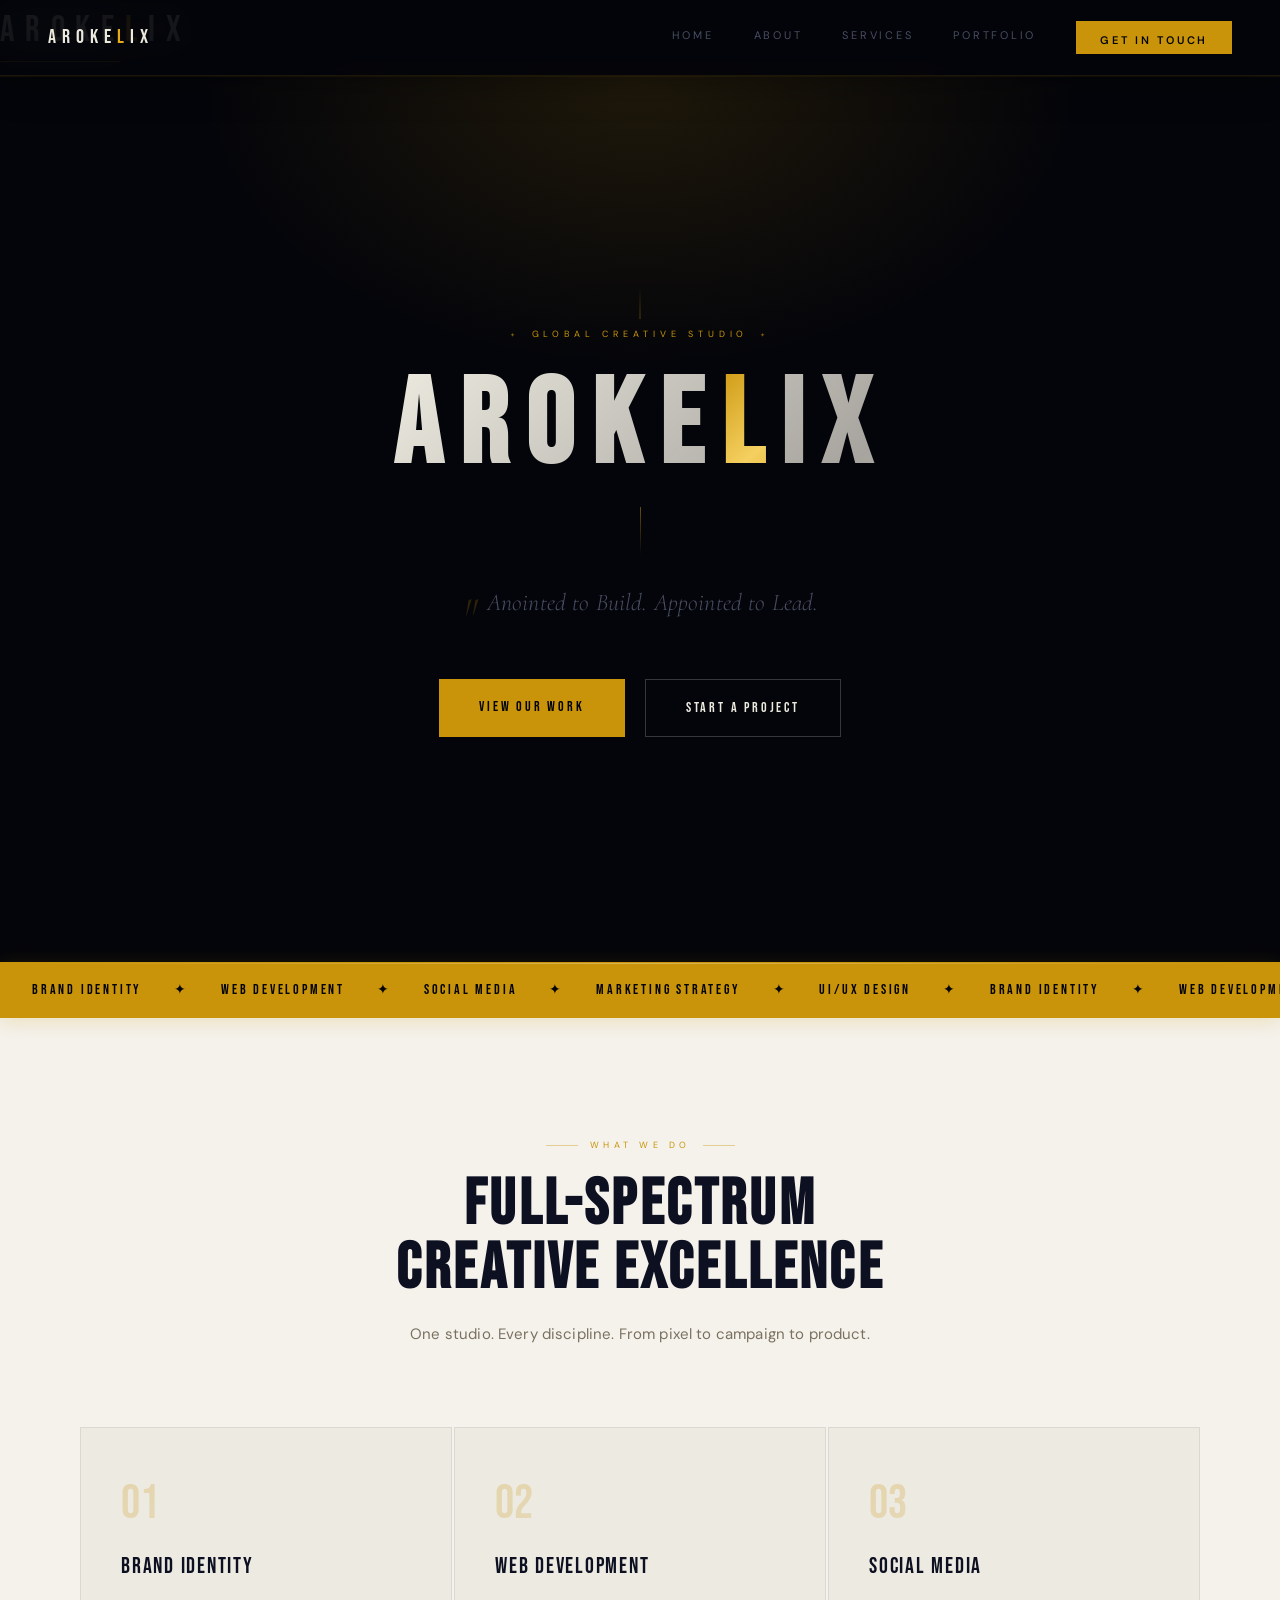
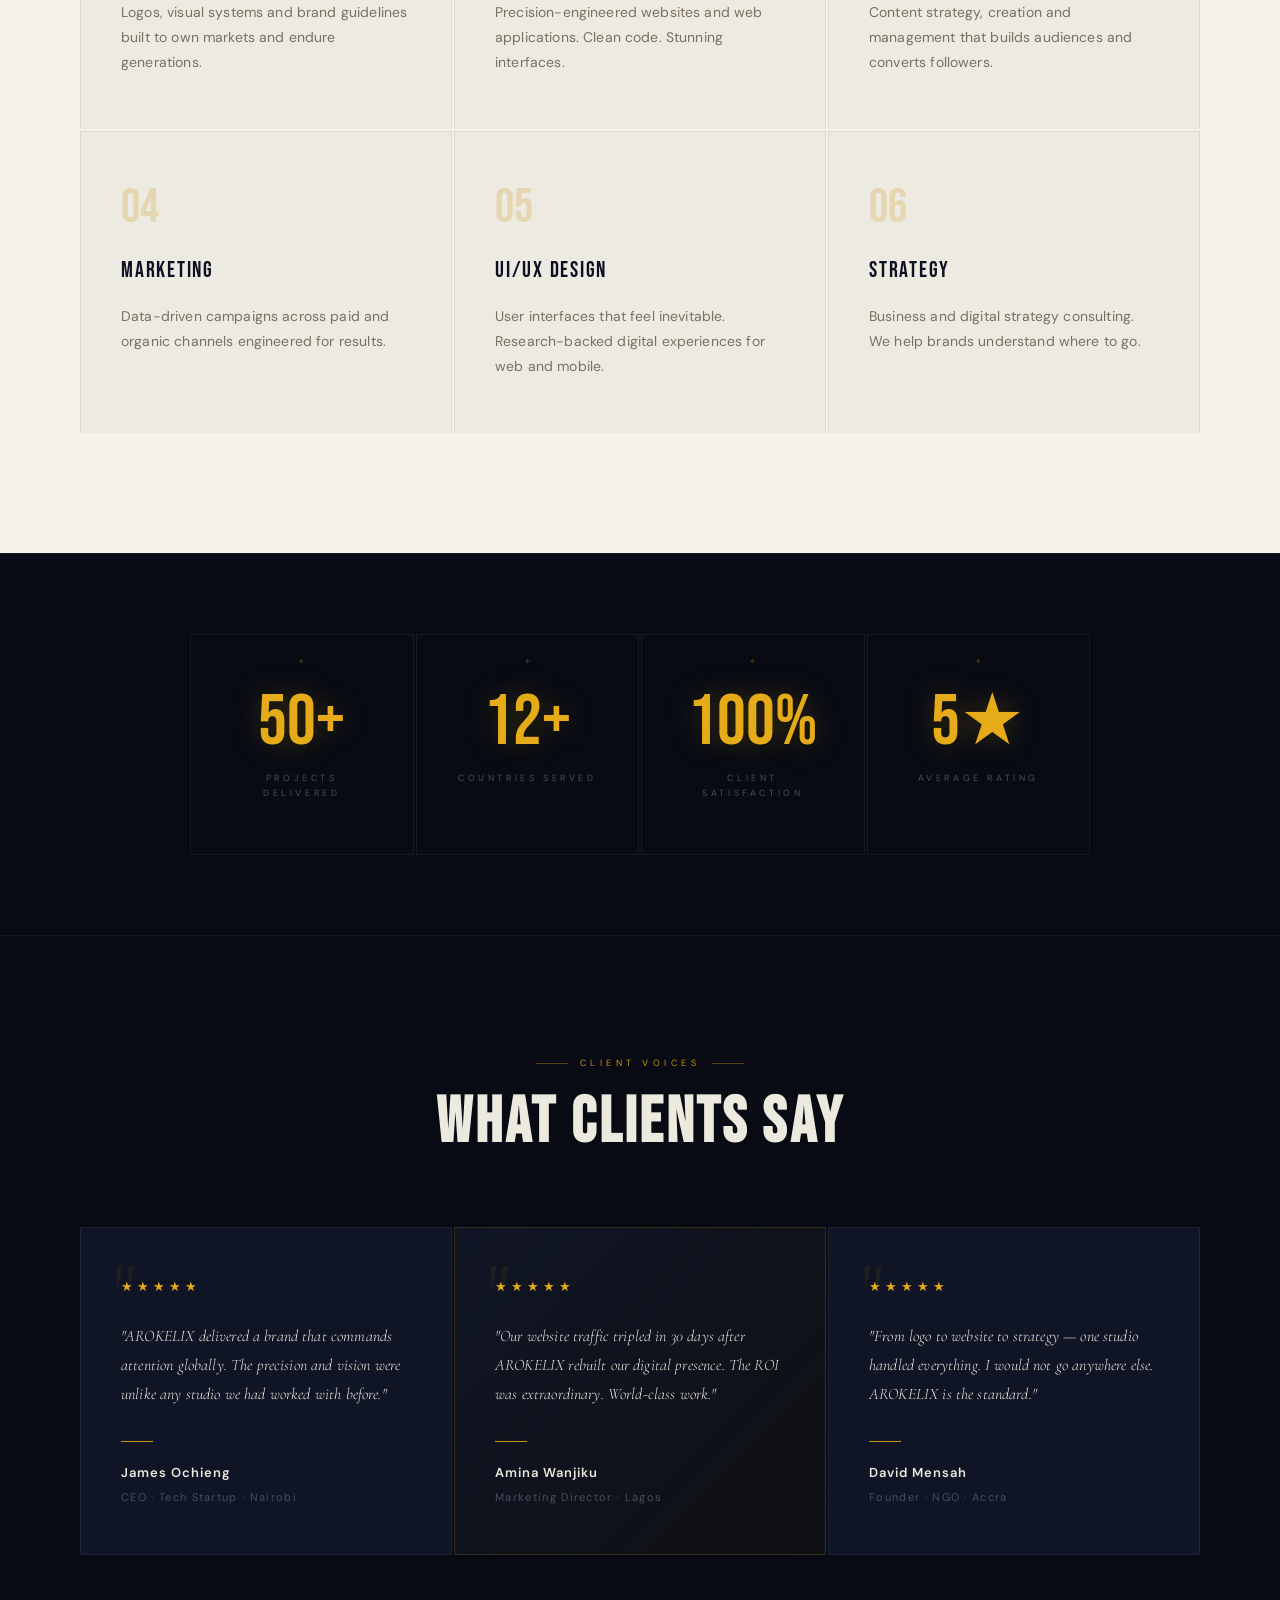
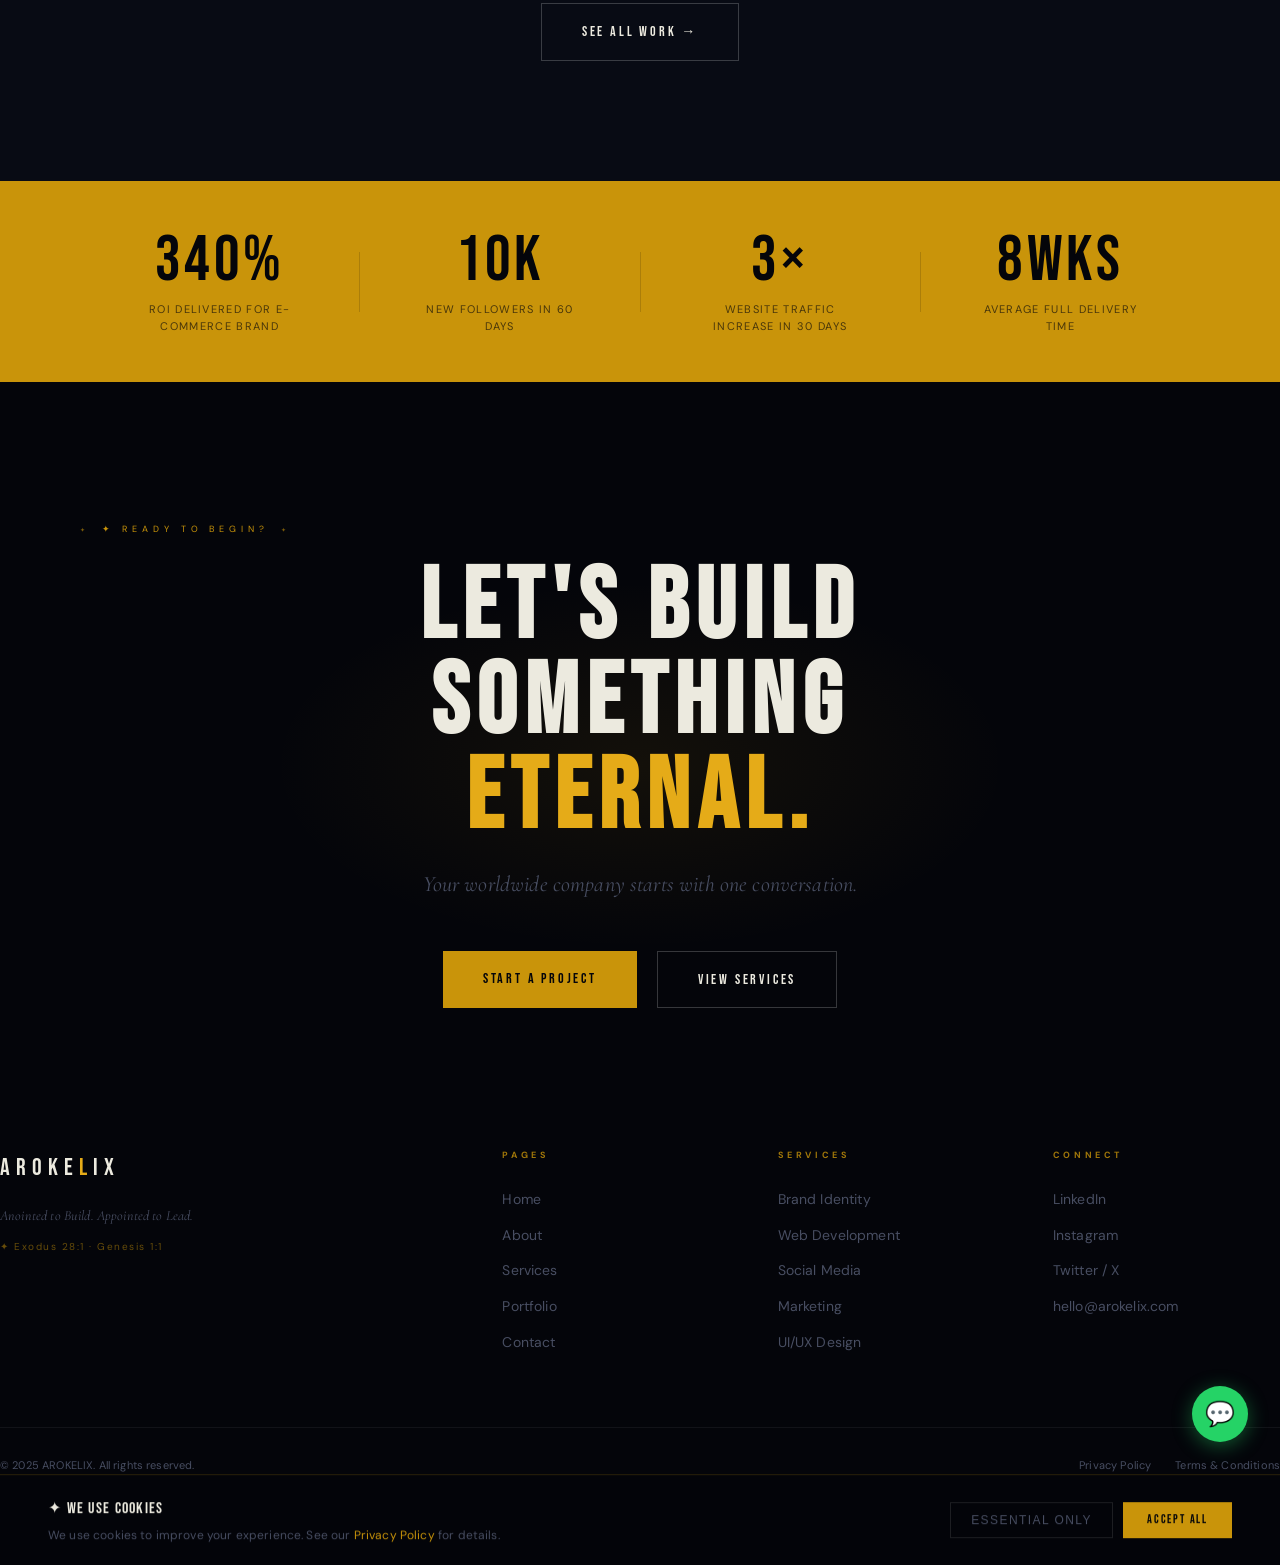
==== index.html @ 55a1f00f "premium touches" ====
<!DOCTYPE html>
<html lang="en">
<head>
    <meta charset="UTF-8">
    <meta name="viewport" content="width=device-width, initial-scale=1.0">
    <title>AROKELIX — Global Creative Studio</title>
    <meta name="description" content="AROKELIX is a worldwide creative studio offering brand identity, web development, social media, and marketing. Built from Africa. Built for the world.">
    <meta name="author" content="Aron Muiyionko">
    <meta property="og:title" content="AROKELIX — Global Creative Studio">
    <meta property="og:description" content="Anointed to Build. Appointed to Lead.">
    <meta property="og:url" content="https://arokelix.com">
    <meta property="og:type" content="website">
    <link href="https://fonts.googleapis.com/css2?family=Bebas+Neue&family=Cormorant+Garamond:ital,wght@0,300;1,300&family=DM+Sans:wght@300;400;500;600&display=swap" rel="stylesheet">
    <link rel="stylesheet" href="css/style.css">
</head>
<body>

    <!-- PRELOADER -->
    <div class="preloader" id="preloader" style="display:none;"></div>
        <div class="preloader-logo">AROKE<span>L</span>IX</div>
        <div class="preloader-bar"></div>
    </div>

    <!-- COOKIE BANNER -->
    <div class="cookie-banner" id="cookieBanner">
        <div class="cookie-text">
            <div class="cookie-title">✦ We Use Cookies</div>
            <div class="cookie-desc">We use cookies to improve your experience. See our <a href="privacy.html">Privacy Policy</a> for details.</div>
        </div>
        <div class="cookie-btns">
            <button class="cookie-decline" onclick="declineCookies()">Essential Only</button>
            <button class="cookie-accept" onclick="acceptCookies()">Accept All</button>
        </div>
    </div>

    <!-- BACK TO TOP -->
    <button class="back-to-top" id="backToTop">↑</button>

    <!-- MOBILE MENU -->
    <div class="mobile-menu" id="mobileMenu">
        <a href="index.html">Home</a>
        <a href="about.html">About</a>
        <a href="services.html">Services</a>
        <a href="portfolio.html">Portfolio</a>
        <a href="contact.html">Contact</a>
    </div>

    <!-- NAVIGATION -->
    <nav id="nav">
        <a href="index.html" class="nav-logo">
            AROKE<span class="gold">L</span>IX
        </a>
        <div class="nav-links">
            <a href="index.html">Home</a>
            <a href="about.html">About</a>
            <a href="services.html">Services</a>
            <a href="portfolio.html">Portfolio</a>
            <a href="contact.html" class="nav-cta">Get In Touch</a>
        </div>
        <div class="hamburger" id="hamburger">
            <span></span>
            <span></span>
            <span></span>
        </div>
    </nav>

    <!-- HERO -->
    <section class="hero">
        <div class="hero-content">
            <p class="hero-eyebrow">Global Creative Studio</p>
            <h1 class="hero-title">
                AROKE<span class="gold">L</span>IX
            </h1>
            <div class="hero-sacred"></div>
            <p class="hero-tagline">
                Anointed to Build. Appointed to Lead.
            </p>
            <div class="hero-buttons">
                <a href="portfolio.html" class="btn-primary">View Our Work</a>
                <a href="contact.html" class="btn-secondary">Start a Project</a>
            </div>
        </div>
    </section>

    <!-- MARQUEE -->
    <div class="marquee-strip">
        <div class="marquee-inner">
            <span>Brand Identity</span>
            <span>✦</span>
            <span>Web Development</span>
            <span>✦</span>
            <span>Social Media</span>
            <span>✦</span>
            <span>Marketing Strategy</span>
            <span>✦</span>
            <span>UI/UX Design</span>
            <span>✦</span>
            <span>Brand Identity</span>
            <span>✦</span>
            <span>Web Development</span>
            <span>✦</span>
            <span>Social Media</span>
            <span>✦</span>
            <span>Marketing Strategy</span>
            <span>✦</span>
            <span>UI/UX Design</span>
            <span>✦</span>
        </div>
    </div>

    <!-- SERVICES -->
    <section class="services">
        <div class="services-header">
            <p class="section-eyebrow">What We Do</p>
            <h2 class="section-title">Full-Spectrum<br>Creative Excellence</h2>
            <p class="section-desc">One studio. Every discipline. From pixel to campaign to product.</p>
        </div>
        <div class="services-grid">
            <div class="service-card">
                <div class="service-num">01</div>
                <div class="service-name">Brand Identity</div>
                <p class="service-desc">Logos, visual systems and brand guidelines built to own markets and endure generations.</p>
            </div>
            <div class="service-card">
                <div class="service-num">02</div>
                <div class="service-name">Web Development</div>
                <p class="service-desc">Precision-engineered websites and web applications. Clean code. Stunning interfaces.</p>
            </div>
            <div class="service-card">
                <div class="service-num">03</div>
                <div class="service-name">Social Media</div>
                <p class="service-desc">Content strategy, creation and management that builds audiences and converts followers.</p>
            </div>
            <div class="service-card">
                <div class="service-num">04</div>
                <div class="service-name">Marketing</div>
                <p class="service-desc">Data-driven campaigns across paid and organic channels engineered for results.</p>
            </div>
            <div class="service-card">
                <div class="service-num">05</div>
                <div class="service-name">UI/UX Design</div>
                <p class="service-desc">User interfaces that feel inevitable. Research-backed digital experiences for web and mobile.</p>
            </div>
            <div class="service-card">
                <div class="service-num">06</div>
                <div class="service-name">Strategy</div>
                <p class="service-desc">Business and digital strategy consulting. We help brands understand where to go.</p>
            </div>
        </div>
    </section>

    <!-- STATS -->
    <section class="stats">
        <div class="stats-grid">
            <div class="stat-block">
                <div class="stat-num">50+</div>
                <div class="stat-label">Projects Delivered</div>
            </div>
            <div class="stat-block">
                <div class="stat-num">12+</div>
                <div class="stat-label">Countries Served</div>
            </div>
            <div class="stat-block">
                <div class="stat-num">100%</div>
                <div class="stat-label">Client Satisfaction</div>
            </div>
            <div class="stat-block">
                <div class="stat-num">5★</div>
                <div class="stat-label">Average Rating</div>
            </div>
        </div>
    </section>

   <!-- TESTIMONIALS -->
    <section class="home-testi">
        <div class="home-testi-header">
            <p class="section-eyebrow">Client Voices</p>
            <h2 class="section-title" style="color:var(--ivory);">What Clients Say</h2>
        </div>
        <div class="home-testi-grid">
            <div class="home-testi-card">
                <div class="htc-stars">★★★★★</div>
                <p class="htc-quote">"AROKELIX delivered a brand that commands attention globally. The precision and vision were unlike any studio we had worked with before."</p>
                <div class="htc-divider"></div>
                <div class="htc-author">James Ochieng</div>
                <div class="htc-role">CEO · Tech Startup · Nairobi</div>
            </div>
            <div class="home-testi-card htc-featured">
                <div class="htc-stars">★★★★★</div>
                <p class="htc-quote">"Our website traffic tripled in 30 days after AROKELIX rebuilt our digital presence. The ROI was extraordinary. World-class work."</p>
                <div class="htc-divider"></div>
                <div class="htc-author">Amina Wanjiku</div>
                <div class="htc-role">Marketing Director · Lagos</div>
            </div>
            <div class="home-testi-card">
                <div class="htc-stars">★★★★★</div>
                <p class="htc-quote">"From logo to website to strategy — one studio handled everything. I would not go anywhere else. AROKELIX is the standard."</p>
                <div class="htc-divider"></div>
                <div class="htc-author">David Mensah</div>
                <div class="htc-role">Founder · NGO · Accra</div>
            </div>
        </div>
        <div style="text-align:center;margin-top:48px;">
            <a href="portfolio.html" class="btn-secondary">See All Work →</a>
        </div>
    </section>

    <!-- CASE STUDY STRIP -->
    <section class="case-strip">
        <div class="case-strip-inner">
            <div class="case-item">
                <div class="case-num">340%</div>
                <div class="case-label">ROI delivered for e-commerce brand</div>
            </div>
            <div class="case-divider"></div>
            <div class="case-item">
                <div class="case-num">10K</div>
                <div class="case-label">New followers in 60 days</div>
            </div>
            <div class="case-divider"></div>
            <div class="case-item">
                <div class="case-num">3×</div>
                <div class="case-label">Website traffic increase in 30 days</div>
            </div>
            <div class="case-divider"></div>
            <div class="case-item">
                <div class="case-num">8wks</div>
                <div class="case-label">Average full delivery time</div>
            </div>
        </div>
    </section>

    <!-- CTA SECTION -->
    <section class="home-cta">
        <div class="home-cta-inner">
            <p class="hero-eyebrow">✦ Ready To Begin?</p>
            <h2 class="home-cta-title">Let's Build<br>Something<br><span>Eternal.</span></h2>
            <p class="home-cta-sub">Your worldwide company starts with one conversation.</p>
            <div class="hero-buttons" style="justify-content:center;margin-top:48px;">
                <a href="contact.html" class="btn-primary">Start a Project</a>
                <a href="services.html" class="btn-secondary">View Services</a>
            </div>
        </div>
    </section> 

    <!-- FOOTER -->
    <footer">
        <div class="footer-inner">
            <div class="footer-brand">
                <div class="footer-logo">AROKE<span class="gold">L</span>IX</div>
                <p class="footer-tagline">Anointed to Build. Appointed to Lead.</p>
                <p class="footer-verse">✦ Exodus 28:1 · Genesis 1:1</p>
            </div>
            <div class="footer-col">
                <h4>Pages</h4>
                <a href="index.html">Home</a>
                <a href="about.html">About</a>
                <a href="services.html">Services</a>
                <a href="portfolio.html">Portfolio</a>
                <a href="contact.html">Contact</a>
            </div>
            <div class="footer-col">
                <h4>Services</h4>
                <a href="services.html">Brand Identity</a>
                <a href="services.html">Web Development</a>
                <a href="services.html">Social Media</a>
                <a href="services.html">Marketing</a>
                <a href="services.html">UI/UX Design</a>
            </div>
            <div class="footer-col">
                <h4>Connect</h4>
                <a href="#">LinkedIn</a>
                <a href="#">Instagram</a>
                <a href="#">Twitter / X</a>
                <a href="contact.html">hello@arokelix.com</a>
            </div>
        </div>
        <div class="footer-bottom">
            <div class="footer-copy">© 2025 AROKELIX. All rights reserved.</div>
            <div class="footer-links">
                <a href="privacy.html">Privacy Policy</a>
                <a href="terms.html">Terms & Conditions</a>
            </div>
        </div>
    </footer>

    <a href="https://wa.me/254745851594?text=Hi%20AROKELIX!%20I%20would%20like%20to%20discuss%20a%20project."
        class="whatsapp-btn" target="_blank">💬</a>

    <script src="js/main.js"></script>
</body>
</html>
---- css/style.css ----
*, *::before, *::after {
    box-sizing: border-box;
    margin: 0;
    padding: 0;
}

:root {
    --void: #04050A;
    --deep: #080B14;
    --panel: #101525;
    --gold: #C9940A;
    --gold2: #E5AB18;
    --gold3: #F5D060;
    --ivory: #ECEADF;
    --muted: #484E62;
    --light-bg: #F5F2EC;
    --light-surface: #EDEAE2;
    --dark-text: #0C1020;
    --muted-light: #7A7060;
    --border-d: rgba(255,255,255,0.06);
    --border-l: rgba(12,16,32,0.08);
}

html { scroll-behavior: smooth; }

body {
    background: var(--void);
    color: var(--ivory);
    font-family: 'DM Sans', sans-serif;
    overflow-x: hidden;
    animation: pageIn 0.5s ease both;
}

@keyframes pageIn {
    from { opacity: 0; transform: translateY(10px); }
    to { opacity: 1; transform: translateY(0); }
}

::selection { background: var(--gold); color: var(--void); }
::-webkit-scrollbar { width: 3px; }
::-webkit-scrollbar-track { background: var(--void); }
::-webkit-scrollbar-thumb { background: var(--gold); }

.gold { color: var(--gold2); }

/* ── PRELOADER ── */
.preloader {
    position: fixed;
    inset: 0;
    background: var(--void);
    z-index: 99999;
    display: flex;
    flex-direction: column;
    align-items: center;
    justify-content: center;
    gap: 20px;
    transition: opacity 0.6s ease, visibility 0.6s ease;
}
.preloader.hidden {
    opacity: 0;
    visibility: hidden;
    pointer-events: none;
    display: none;
}

.preloader-logo {
    font-family: 'Bebas Neue', sans-serif;
    font-size: 36px;
    letter-spacing: 0.3em;
    color: var(--ivory);
    animation: pulse 1.5s ease-in-out infinite;
}
.preloader-logo span { color: var(--gold2); }
.preloader-bar {
    width: 120px;
    height: 1px;
    background: var(--border-d);
    position: relative;
    overflow: hidden;
}
.preloader-bar::after {
    content: '';
    position: absolute;
    top: 0;
    left: -100%;
    width: 100%;
    height: 1px;
    background: var(--gold);
    animation: loadBar 1.4s ease forwards;
}
@keyframes loadBar { to { left: 0; } }
@keyframes pulse {
    0%, 100% { opacity: 1; }
    50% { opacity: 0.3; }
}

/* ── COOKIE BANNER ── */
.cookie-banner {
    position: fixed;
    bottom: 0; left: 0; right: 0;
    z-index: 9997;
    background: rgba(4,5,10,0.97);
    border-top: 1px solid rgba(201,148,10,0.2);
    backdrop-filter: blur(20px);
    padding: 20px 48px;
    display: flex;
    align-items: center;
    justify-content: space-between;
    gap: 32px;
    transform: translateY(100%);
    transition: transform 0.5s cubic-bezier(0.16,1,0.3,1);
}
.cookie-banner.show { transform: translateY(0); }
.cookie-title {
    font-family: 'Bebas Neue', sans-serif;
    font-size: 16px;
    letter-spacing: 0.08em;
    color: var(--ivory);
    margin-bottom: 4px;
}
.cookie-desc {
    font-size: 12px;
    color: var(--muted);
    line-height: 1.5;
    max-width: 560px;
}
.cookie-desc a { color: var(--gold); text-decoration: none; }
.cookie-btns { display: flex; gap: 10px; flex-shrink: 0; }
.cookie-accept {
    background: var(--gold);
    color: var(--void);
    padding: 10px 24px;
    font-family: 'Bebas Neue', sans-serif;
    font-size: 12px;
    letter-spacing: 0.15em;
    text-transform: uppercase;
    border: none;
    cursor: pointer;
    transition: background 0.3s;
}
.cookie-accept:hover { background: var(--gold2); }
.cookie-decline {
    background: transparent;
    color: var(--muted);
    padding: 10px 20px;
    font-size: 12px;
    letter-spacing: 0.12em;
    text-transform: uppercase;
    border: 1px solid rgba(255,255,255,0.1);
    cursor: pointer;
    transition: all 0.3s;
}
.cookie-decline:hover { color: var(--ivory); }

/* ── BACK TO TOP ── */
.back-to-top {
    position: fixed;
    bottom: 100px;
    right: 32px;
    z-index: 1000;
    width: 44px;
    height: 44px;
    background: var(--gold);
    color: var(--void);
    border: none;
    cursor: pointer;
    font-size: 18px;
    font-weight: 700;
    display: flex;
    align-items: center;
    justify-content: center;
    opacity: 0;
    visibility: hidden;
    transition: all 0.3s;
}
.back-to-top.show { opacity: 1; visibility: visible; }
.back-to-top:hover {
    background: var(--gold2);
    transform: translateY(-3px);
}

/* ── MOBILE MENU ── */
.mobile-menu {
    display: none;
    position: fixed;
    inset: 0;
    background: var(--void);
    z-index: 98;
    flex-direction: column;
    align-items: center;
    justify-content: center;
    gap: 32px;
}
.mobile-menu.open { display: flex; }
.mobile-menu a {
    font-family: 'Bebas Neue', sans-serif;
    font-size: 36px;
    letter-spacing: 0.15em;
    color: var(--ivory);
    text-decoration: none;
    transition: color 0.3s;
}
.mobile-menu a:hover { color: var(--gold2); }

/* ── NAVIGATION ── */
nav {
    position: fixed;
    top: 0; left: 0; right: 0;
    z-index: 100;
    height: 72px;
    display: flex;
    align-items: center;
    justify-content: space-between;
    padding: 0 48px;
    background: rgba(4,5,10,0.92);
    backdrop-filter: blur(20px);
    border-bottom: 1px solid rgba(201,148,10,0.1);
    transition: height 0.3s, background 0.3s;
}
nav.scrolled {
    height: 60px;
    background: rgba(4,5,10,0.98);
}
.nav-logo {
    font-family: 'Bebas Neue', sans-serif;
    font-size: 22px;
    letter-spacing: 0.25em;
    color: var(--ivory);
    text-decoration: none;
    transition: letter-spacing 0.3s;
}
.nav-logo:hover { letter-spacing: 0.3em; }
.nav-links {
    display: flex;
    align-items: center;
    gap: 40px;
}
.nav-links a {
    font-size: 11px;
    letter-spacing: 0.25em;
    text-transform: uppercase;
    color: var(--muted);
    text-decoration: none;
    transition: color 0.3s;
    position: relative;
    padding-bottom: 4px;
}
.nav-links a::after {
    content: '';
    position: absolute;
    bottom: 0; left: 0; right: 0;
    height: 1px;
    background: var(--gold);
    transform: scaleX(0);
    transition: transform 0.3s ease;
}
.nav-links a:hover { color: var(--ivory); }
.nav-links a:hover::after { transform: scaleX(1); }
.nav-cta {
    background: var(--gold) !important;
    color: var(--void) !important;
    padding: 10px 24px;
    font-weight: 600 !important;
    animation: navPulse 3s ease-in-out infinite;
}
.nav-cta::after { display: none !important; }
@keyframes navPulse {
    0%, 100% { box-shadow: 0 0 0 0 rgba(201,148,10,0); }
    50% { box-shadow: 0 0 0 6px rgba(201,148,10,0.15); }
}
.hamburger {
    display: none;
    flex-direction: column;
    gap: 5px;
    cursor: pointer;
    padding: 4px;
}
.hamburger span {
    display: block;
    width: 24px;
    height: 1.5px;
    background: var(--ivory);
    transition: all 0.3s;
}

/* ── HERO ── */
.hero {
    min-height: 100vh;
    background: var(--void);
    display: flex;
    align-items: center;
    justify-content: center;
    text-align: center;
    padding: 120px 48px 80px;
    position: relative;
    overflow: hidden;
}
.hero::before {
    content: '';
    position: absolute;
    top: -200px; left: 50%;
    transform: translateX(-50%);
    width: 900px; height: 700px;
    background: radial-gradient(ellipse, rgba(201,148,10,0.1) 0%, transparent 65%);
    pointer-events: none;
}
.hero::after {
    content: '';
    position: absolute;
    inset: 0;
    background-image:
        linear-gradient(rgba(201,148,10,0.02) 1px, transparent 1px),
        linear-gradient(90deg, rgba(201,148,10,0.02) 1px, transparent 1px);
    background-size: 60px 60px;
    pointer-events: none;
}
.hero-content {
    position: relative;
    z-index: 2;
    display: flex;
    flex-direction: column;
    align-items: center;
}
.hero-eyebrow {
    font-size: 9px;
    letter-spacing: 0.55em;
    text-transform: uppercase;
    color: var(--gold);
    margin-bottom: 20px;
}
.hero-title {
    font-family: 'Bebas Neue', sans-serif;
    font-size: clamp(64px, 14vw, 120px);
    letter-spacing: 0.15em;
    color: var(--ivory);
    line-height: 1;
    margin-bottom: 24px;
}
.hero-tagline {
    font-family: 'Cormorant Garamond', serif;
    font-style: italic;
    font-weight: 300;
    font-size: clamp(18px, 2.5vw, 24px);
    color: var(--muted);
    margin-bottom: 48px;
}
.hero-buttons {
    display: flex;
    gap: 20px;
    flex-wrap: wrap;
    justify-content: center;
}
.btn-primary {
    background: var(--gold);
    color: var(--void);
    padding: 16px 40px;
    font-family: 'Bebas Neue', sans-serif;
    font-size: 14px;
    letter-spacing: 0.2em;
    text-decoration: none;
    text-transform: uppercase;
    transition: all 0.3s;
    display: inline-block;
    position: relative;
    overflow: hidden;
}
.btn-primary::after {
    content: '';
    position: absolute;
    top: 0; left: -100%;
    width: 50%; height: 100%;
    background: linear-gradient(to right, transparent, rgba(255,255,255,0.2), transparent);
    transition: left 0.5s ease;
}
.btn-primary:hover { background: var(--gold2); transform: translateY(-2px); }
.btn-primary:hover::after { left: 150%; }
.btn-secondary {
    background: transparent;
    color: var(--ivory);
    padding: 16px 40px;
    font-family: 'Bebas Neue', sans-serif;
    font-size: 14px;
    letter-spacing: 0.2em;
    text-decoration: none;
    text-transform: uppercase;
    border: 1px solid rgba(255,255,255,0.2);
    transition: all 0.3s;
    display: inline-block;
}
.btn-secondary:hover { border-color: var(--gold); color: var(--gold); }

/* ── MARQUEE ── */
.marquee-strip {
    background: var(--gold);
    padding: 14px 0;
    overflow: hidden;
    white-space: nowrap;
    box-shadow: 0 4px 20px rgba(201,148,10,0.2);
}
.marquee-inner {
    display: inline-flex;
    gap: 32px;
    animation: marquee 20s linear infinite;
    font-family: 'Bebas Neue', sans-serif;
    font-size: 14px;
    letter-spacing: 0.2em;
    color: var(--void);
    padding: 0 32px;
}
@keyframes marquee {
    from { transform: translateX(0); }
    to { transform: translateX(-50%); }
}

/* ── SERVICES ── */
.services {
    background: var(--light-bg);
    padding: 100px 48px;
}
.services-header {
    text-align: center;
    margin-bottom: 64px;
}
.section-eyebrow {
    font-size: 9px;
    letter-spacing: 0.5em;
    text-transform: uppercase;
    color: var(--gold);
    margin-bottom: 16px;
}
.section-title {
    font-family: 'Bebas Neue', sans-serif;
    font-size: clamp(36px, 6vw, 64px);
    letter-spacing: 0.05em;
    color: var(--dark-text);
    line-height: 1;
    margin-bottom: 16px;
}
.section-desc {
    font-size: 15px;
    color: var(--muted-light);
    max-width: 480px;
    margin: 0 auto;
    line-height: 1.75;
}
.services-grid {
    display: grid;
    grid-template-columns: repeat(3, 1fr);
    gap: 2px;
}
.service-card {
    background: var(--light-surface);
    padding: 48px 36px;
    border: 1px solid var(--border-l);
    border-bottom: 2px solid transparent;
    transition: all 0.4s ease;
    cursor: default;
}
.service-card:hover {
    background: white;
    transform: translateY(-4px);
    box-shadow: 0 20px 60px rgba(0,0,0,0.08);
    border-bottom-color: var(--gold);
}
.service-num {
    font-family: 'Bebas Neue', sans-serif;
    font-size: 44px;
    color: rgba(201,148,10,0.2);
    line-height: 1;
    margin-bottom: 16px;
}
.service-name {
    font-family: 'Bebas Neue', sans-serif;
    font-size: 20px;
    letter-spacing: 0.08em;
    color: var(--dark-text);
    margin-bottom: 12px;
}
.service-desc {
    font-size: 13px;
    color: var(--muted-light);
    line-height: 1.75;
}

/* ── STATS ── */
.stats {
    background: var(--deep);
    padding: 100px 48px;
    border-top: 1px solid var(--border-d);
    border-bottom: 1px solid var(--border-d);
}
.stats-grid {
    display: grid;
    grid-template-columns: repeat(4, 1fr);
    gap: 2px;
    max-width: 900px;
    margin: 0 auto;
}
.stat-block {
    padding: 40px 32px;
    text-align: center;
    border: 1px solid var(--border-d);
    transition: background 0.3s;
    cursor: default;
}
.stat-block:hover { background: rgba(201,148,10,0.04); }
.stat-num {
    font-family: 'Bebas Neue', sans-serif;
    font-size: clamp(40px, 6vw, 60px);
    color: var(--gold2);
    line-height: 1;
    margin-bottom: 10px;
    transition: color 0.3s, transform 0.3s;
}
.stat-block:hover .stat-num {
    color: var(--gold3);
    transform: scale(1.08);
}
.stat-label {
    font-size: 10px;
    letter-spacing: 0.3em;
    text-transform: uppercase;
    color: var(--muted);
}

/* ── FOOTER ── */
footer {
    background: var(--void);
    border-top: 1px solid rgba(201,148,10,0.15);
    padding: 60px 48px 40px;
}
.footer-inner {
    display: grid;
    grid-template-columns: 2fr 1fr 1fr 1fr;
    gap: 48px;
    margin-bottom: 60px;
}
.footer-logo {
    font-family: 'Bebas Neue', sans-serif;
    font-size: 24px;
    letter-spacing: 0.25em;
    color: var(--ivory);
    margin-bottom: 16px;
    display: inline-block;
    transition: letter-spacing 0.4s ease;
    cursor: default;
}
.footer-logo:hover { letter-spacing: 0.4em; }
.footer-tagline {
    font-family: 'Cormorant Garamond', serif;
    font-style: italic;
    font-size: 14px;
    color: var(--muted);
    line-height: 1.6;
    margin-bottom: 10px;
}
.footer-verse {
    font-size: 10px;
    letter-spacing: 0.15em;
    color: var(--gold);
    opacity: 0.5;
}
.footer-col h4 {
    font-size: 9px;
    letter-spacing: 0.4em;
    text-transform: uppercase;
    color: var(--gold);
    margin-bottom: 20px;
    opacity: 0.8;
}
.footer-col a {
    display: block;
    font-size: 13px;
    color: var(--muted);
    text-decoration: none;
    margin-bottom: 10px;
    transition: color 0.3s;
}
.footer-col a:hover { color: var(--ivory); }
.footer-bottom {
    display: flex;
    justify-content: space-between;
    align-items: center;
    border-top: 1px solid var(--border-d);
    padding-top: 28px;
}
.footer-copy { font-size: 11px; color: var(--muted); }
.footer-links { display: flex; gap: 24px; }
.footer-links a {
    font-size: 11px;
    color: var(--muted);
    text-decoration: none;
    transition: color 0.3s;
}
.footer-links a:hover { color: var(--gold); }

/* ── WHATSAPP ── */
.whatsapp-btn {
    position: fixed;
    bottom: 32px; right: 32px;
    z-index: 1000;
    width: 56px; height: 56px;
    background: #25D366;
    border-radius: 50%;
    display: flex;
    align-items: center;
    justify-content: center;
    font-size: 24px;
    text-decoration: none;
    box-shadow: 0 4px 20px rgba(37,211,102,0.4);
    transition: transform 0.3s;
    animation: waPulse 2s ease-in-out infinite;
}
@keyframes waPulse {
    0%, 100% { box-shadow: 0 4px 20px rgba(37,211,102,0.4); }
    50% { box-shadow: 0 4px 40px rgba(37,211,102,0.7); }
}
.whatsapp-btn:hover { transform: scale(1.1); }

/* ── SCROLL REVEAL ── */
.reveal {
    opacity: 0;
    transform: translateY(28px);
    transition: opacity 0.8s ease, transform 0.8s ease;
}
.reveal.visible {
    opacity: 1;
    transform: translateY(0);
}

/* ── PAGE HERO ── */
.page-hero {
    background: var(--void);
    padding: 160px 48px 100px;
    max-width: 780px;
    position: relative;
}
.page-hero::before {
    content: '';
    position: absolute;
    top: 0; left: 0; right: 0; bottom: 0;
    background-image:
        linear-gradient(rgba(201,148,10,0.02) 1px, transparent 1px),
        linear-gradient(90deg, rgba(201,148,10,0.02) 1px, transparent 1px);
    background-size: 60px 60px;
    pointer-events: none;
}
.page-title {
    font-family: 'Bebas Neue', sans-serif;
    font-size: clamp(48px, 8vw, 88px);
    color: var(--ivory);
    letter-spacing: 0.06em;
    line-height: 1;
    margin-bottom: 24px;
    position: relative;
    z-index: 1;
}
.page-intro {
    font-family: 'Cormorant Garamond', serif;
    font-style: italic;
    font-size: clamp(16px, 2vw, 20px);
    color: var(--muted);
    line-height: 1.75;
    position: relative;
    z-index: 1;
}

/* ── FOUNDER ── */
.founder {
    background: var(--light-bg);
    padding: 100px 48px;
}
.founder-name {
    font-family: 'Bebas Neue', sans-serif;
    font-size: clamp(36px, 5vw, 56px);
    letter-spacing: 0.06em;
    color: var(--dark-text);
    margin-bottom: 8px;
    margin-top: 12px;
}
.founder-title {
    font-size: 11px;
    letter-spacing: 0.3em;
    text-transform: uppercase;
    color: var(--muted-light);
    margin-bottom: 24px;
}
.founder-bio {
    font-size: 15px;
    color: var(--muted-light);
    line-height: 1.8;
    max-width: 620px;
    margin-bottom: 24px;
}
.founder-skills {
    display: flex;
    flex-wrap: wrap;
    gap: 8px;
    margin-bottom: 28px;
}
.skill-tag {
    font-size: 9px;
    letter-spacing: 0.2em;
    text-transform: uppercase;
    color: var(--gold);
    border: 1px solid rgba(201,148,10,0.3);
    padding: 6px 14px;
    transition: all 0.3s;
}
.skill-tag:hover {
    background: var(--gold);
    color: var(--void);
}
.founder-verse {
    font-family: 'Cormorant Garamond', serif;
    font-style: italic;
    font-size: 16px;
    color: var(--dark-text);
    border-left: 2px solid var(--gold);
    padding-left: 20px;
    line-height: 1.65;
    max-width: 560px;
}

/* ── MISSION ── */
.mission {
    background: var(--deep);
    padding: 100px 48px;
}
.mission-inner {
    display: grid;
    grid-template-columns: 1fr 1fr;
    gap: 80px;
    align-items: start;
}
.mission-item {
    display: flex;
    gap: 20px;
    padding-bottom: 32px;
    border-bottom: 1px solid var(--border-d);
    margin-bottom: 8px;
}
.mission-item:last-child { border-bottom: none; padding-bottom: 0; }
.mission-num {
    font-family: 'Bebas Neue', sans-serif;
    font-size: 28px;
    color: rgba(201,148,10,0.3);
    min-width: 32px;
    padding-top: 2px;
}
.mission-text h4 {
    font-size: 12px;
    font-weight: 600;
    letter-spacing: 0.15em;
    text-transform: uppercase;
    color: var(--ivory);
    margin-bottom: 8px;
}
.mission-text p {
    font-size: 13px;
    color: var(--muted);
    line-height: 1.7;
}

/* ── BIBLICAL ── */
.biblical {
    background: var(--void);
    padding: 100px 48px;
    text-align: center;
}
.biblical-grid {
    display: grid;
    grid-template-columns: repeat(3, 1fr);
    gap: 2px;
    margin-top: 56px;
}
.biblical-block {
    padding: 40px 28px;
    border: 1px solid var(--border-d);
    transition: background 0.3s;
    cursor: default;
}
.biblical-block:hover { background: rgba(201,148,10,0.04); }
.bib-part {
    font-family: 'Bebas Neue', sans-serif;
    font-size: 40px;
    letter-spacing: 0.1em;
    color: var(--gold2);
    margin-bottom: 10px;
}
.bib-root {
    font-size: 10px;
    letter-spacing: 0.25em;
    text-transform: uppercase;
    color: var(--gold);
    opacity: 0.7;
    margin-bottom: 12px;
}
.bib-meaning {
    font-size: 13px;
    color: var(--muted);
    line-height: 1.75;
}

/* ── ABOUT CTA ── */
.about-cta {
    background: var(--light-bg);
    padding: 100px 48px;
    text-align: center;
}
.btn-dark {
    background: transparent;
    color: var(--dark-text);
    padding: 16px 40px;
    font-family: 'Bebas Neue', sans-serif;
    font-size: 14px;
    letter-spacing: 0.2em;
    text-decoration: none;
    text-transform: uppercase;
    border: 1px solid rgba(12,16,32,0.2);
    transition: all 0.3s;
    display: inline-block;
}
.btn-dark:hover { border-color: var(--gold); color: var(--gold); }

/* ── SERVICES FULL LIST ── */
.services-full {
    background: var(--light-bg);
    padding: 80px 48px;
}
.service-row {
    display: grid;
    grid-template-columns: 80px 1fr auto;
    gap: 0;
    align-items: center;
    background: var(--light-surface);
    border: 1px solid var(--border-l);
    margin-bottom: 2px;
    padding: 36px 40px;
    transition: all 0.3s ease;
}
.service-row:hover {
    background: white;
    transform: translateY(-2px);
    box-shadow: 0 10px 40px rgba(0,0,0,0.06);
}
.srv-num {
    font-family: 'Bebas Neue', sans-serif;
    font-size: 32px;
    color: rgba(201,148,10,0.25);
    letter-spacing: 0.1em;
}
.srv-name {
    font-family: 'Bebas Neue', sans-serif;
    font-size: 22px;
    letter-spacing: 0.06em;
    color: var(--dark-text);
    margin-bottom: 8px;
}
.srv-desc {
    font-size: 13px;
    color: var(--muted-light);
    line-height: 1.7;
    max-width: 480px;
    margin-bottom: 14px;
}
.srv-tags { display: flex; flex-wrap: wrap; gap: 6px; }
.srv-tag {
    font-size: 9px;
    letter-spacing: 0.2em;
    text-transform: uppercase;
    color: var(--gold);
    border: 1px solid rgba(201,148,10,0.25);
    padding: 4px 10px;
}
.srv-price {
    font-family: 'Bebas Neue', sans-serif;
    font-size: 20px;
    letter-spacing: 0.08em;
    color: var(--gold);
    white-space: nowrap;
    padding-left: 32px;
}

/* ── PROCESS ── */
.process {
    background: var(--deep);
    padding: 100px 48px;
}
.process-header {
    text-align: center;
    margin-bottom: 64px;
}
.process-steps {
    display: grid;
    grid-template-columns: repeat(5, 1fr);
    gap: 2px;
}
.process-step {
    padding: 36px 24px;
    border: 1px solid var(--border-d);
    text-align: center;
    transition: background 0.3s;
    cursor: default;
}
.process-step:hover { background: rgba(201,148,10,0.04); }
.ps-num {
    font-family: 'Bebas Neue', sans-serif;
    font-size: 40px;
    color: rgba(201,148,10,0.2);
    line-height: 1;
    margin-bottom: 14px;
}
.ps-title {
    font-family: 'Bebas Neue', sans-serif;
    font-size: 18px;
    letter-spacing: 0.08em;
    color: var(--ivory);
    margin-bottom: 10px;
}
.ps-desc {
    font-size: 12px;
    color: var(--muted);
    line-height: 1.65;
}

/* ── PRICING ── */
.pricing {
    background: var(--light-bg);
    padding: 100px 48px;
}
.pricing-header { text-align: center; margin-bottom: 64px; }
.pricing-grid {
    display: grid;
    grid-template-columns: repeat(3, 1fr);
    gap: 2px;
}
.price-card {
    background: var(--light-surface);
    border: 1px solid var(--border-l);
    padding: 48px 36px;
    position: relative;
    transition: all 0.4s ease;
}
.price-card:hover {
    background: white;
    transform: translateY(-4px);
    box-shadow: 0 20px 60px rgba(0,0,0,0.08);
}
.price-featured {
    background: var(--void);
    border-color: var(--gold);
}
.price-featured:hover { background: #0A0C14; }
.price-badge {
    position: absolute;
    top: -1px; left: 50%;
    transform: translateX(-50%);
    background: var(--gold);
    color: var(--void);
    font-size: 8px;
    letter-spacing: 0.3em;
    text-transform: uppercase;
    font-weight: 700;
    padding: 5px 18px;
}
.price-tier {
    font-size: 9px;
    letter-spacing: 0.4em;
    text-transform: uppercase;
    color: var(--gold);
    margin-bottom: 12px;
    opacity: 0.8;
}
.price-name {
    font-family: 'Bebas Neue', sans-serif;
    font-size: 32px;
    letter-spacing: 0.06em;
    color: var(--dark-text);
    margin-bottom: 8px;
}
.price-featured .price-name { color: var(--ivory); }
.price-desc {
    font-family: 'Cormorant Garamond', serif;
    font-style: italic;
    font-size: 14px;
    color: var(--muted-light);
    margin-bottom: 24px;
    padding-bottom: 24px;
    border-bottom: 1px solid var(--border-l);
    line-height: 1.6;
}
.price-featured .price-desc { border-color: var(--border-d); }
.price-amount {
    font-family: 'Bebas Neue', sans-serif;
    font-size: 52px;
    letter-spacing: 0.05em;
    color: var(--gold2);
    line-height: 1;
    margin-bottom: 4px;
}
.price-note {
    font-size: 11px;
    color: var(--muted-light);
    letter-spacing: 0.08em;
    margin-bottom: 28px;
}
.price-features { display: flex; flex-direction: column; }
.pf {
    display: flex;
    align-items: flex-start;
    gap: 10px;
    padding: 10px 0;
    border-bottom: 1px solid var(--border-l);
    font-size: 13px;
    color: var(--dark-text);
}
.price-featured .pf { color: var(--ivory); border-color: var(--border-d); }
.pf:last-child { border-bottom: none; }
.pf::before { content: '✦'; color: var(--gold); font-size: 9px; flex-shrink: 0; margin-top: 2px; }
.services-cta {
    background: var(--void);
    padding: 120px 48px;
    text-align: center;
}

/* ── FILTER BAR ── */
.filter-bar {
    background: var(--deep);
    border-bottom: 1px solid var(--border-d);
    padding: 0 48px;
    display: flex;
    overflow-x: auto;
}
.filter-btn {
    padding: 20px 28px;
    font-size: 10px;
    letter-spacing: 0.25em;
    text-transform: uppercase;
    color: var(--muted);
    border: none;
    background: none;
    cursor: pointer;
    transition: all 0.3s;
    border-bottom: 2px solid transparent;
    white-space: nowrap;
}
.filter-btn:hover { color: var(--ivory); }
.filter-btn.active { color: var(--gold2); border-bottom-color: var(--gold2); }

/* ── PORTFOLIO ── */
.portfolio-section {
    background: var(--void);
    padding: 60px 48px 100px;
}
.portfolio-grid {
    display: grid;
    grid-template-columns: repeat(3, 1fr);
    gap: 2px;
}
.port-item {
    position: relative;
    overflow: hidden;
    cursor: pointer;
    transition: opacity 0.4s ease;
}
.port-item:hover .port-bg { transform: scale(1.04); }
.port-bg {
    width: 100%;
    aspect-ratio: 4/3;
    position: relative;
    transition: transform 0.6s ease;
}
.port-bg-1 { background: linear-gradient(135deg, #0F1520, #1A2035); }
.port-bg-2 { background: linear-gradient(135deg, #120810, #1E0E18); }
.port-bg-3 { background: linear-gradient(135deg, #081210, #0E1E18); }
.port-bg-4 { background: linear-gradient(135deg, #12100A, #1E1A0E); }
.port-bg-5 { background: linear-gradient(135deg, #100A12, #180E1E); }
.port-bg-6 { background: linear-gradient(135deg, #0A1018, #0E1820); }
.port-overlay {
    position: absolute;
    inset: 0;
    background: linear-gradient(to top, rgba(4,5,10,0.95) 0%, transparent 70%);
}
.port-hover {
    position: absolute;
    inset: 0;
    background: rgba(201,148,10,0.92);
    display: flex;
    flex-direction: column;
    align-items: center;
    justify-content: center;
    gap: 10px;
    opacity: 0;
    transition: opacity 0.4s ease;
}
.port-item:hover .port-hover { opacity: 1; }
.port-hover-title {
    font-family: 'Bebas Neue', sans-serif;
    font-size: 20px;
    letter-spacing: 0.1em;
    color: var(--void);
}
.port-hover-link {
    font-size: 11px;
    letter-spacing: 0.3em;
    text-transform: uppercase;
    color: rgba(4,5,10,0.65);
}
.port-info {
    position: absolute;
    bottom: 0; left: 0; right: 0;
    padding: 20px 24px;
    z-index: 2;
}
.port-cat {
    font-size: 8px;
    letter-spacing: 0.35em;
    text-transform: uppercase;
    color: var(--gold);
    margin-bottom: 5px;
    opacity: 0.85;
}
.port-name {
    font-family: 'Bebas Neue', sans-serif;
    font-size: 18px;
    letter-spacing: 0.06em;
    color: var(--ivory);
}

/* ── TESTIMONIALS ── */
.testimonials {
    background: var(--deep);
    padding: 100px 48px;
}
.testi-header { text-align: center; margin-bottom: 64px; }
.testi-grid {
    display: grid;
    grid-template-columns: repeat(3, 1fr);
    gap: 2px;
}
.testi-card {
    background: var(--panel);
    border: 1px solid var(--border-d);
    padding: 40px 36px;
    transition: all 0.4s;
    cursor: default;
}
.testi-card:hover {
    border-color: rgba(201,148,10,0.2);
    transform: translateY(-4px);
}
.testi-stars { color: var(--gold2); font-size: 14px; letter-spacing: 3px; margin-bottom: 20px; }
.testi-quote {
    font-family: 'Cormorant Garamond', serif;
    font-style: italic;
    font-weight: 300;
    font-size: 15px;
    color: var(--ivory);
    line-height: 1.75;
    margin-bottom: 28px;
}
.testi-divider { width: 24px; height: 1px; background: var(--gold); margin-bottom: 16px; }
.testi-author { font-size: 12px; font-weight: 600; color: var(--ivory); letter-spacing: 0.08em; margin-bottom: 4px; }
.testi-role { font-size: 11px; color: var(--muted); letter-spacing: 0.1em; }

/* ── CONTACT ── */
.contact-layout {
    display: grid;
    grid-template-columns: 1fr 1fr;
    min-height: 100vh;
}
.contact-left {
    background: var(--void);
    padding: 140px 60px 80px;
}
.contact-right {
    background: var(--light-bg);
    padding: 140px 60px 80px;
}
.form-title {
    font-family: 'Bebas Neue', sans-serif;
    font-size: 32px;
    letter-spacing: 0.08em;
    color: var(--dark-text);
    margin-bottom: 36px;
}
.contact-info {
    margin-top: 48px;
    display: flex;
    flex-direction: column;
    gap: 2px;
    margin-bottom: 32px;
}
.info-block {
    padding: 18px 24px;
    border: 1px solid var(--border-d);
    transition: background 0.3s;
}
.info-block:hover { background: rgba(201,148,10,0.04); }
.info-label {
    font-size: 9px;
    letter-spacing: 0.3em;
    text-transform: uppercase;
    color: var(--gold);
    margin-bottom: 6px;
    opacity: 0.8;
}
.info-value { font-size: 14px; color: var(--ivory); }
.info-value a { color: var(--ivory); text-decoration: none; transition: color 0.3s; }
.info-value a:hover { color: var(--gold); }
.contact-social { display: flex; gap: 10px; flex-wrap: wrap; }
.social-link {
    font-size: 9px;
    letter-spacing: 0.25em;
    text-transform: uppercase;
    color: var(--muted);
    border: 1px solid var(--border-d);
    padding: 8px 16px;
    text-decoration: none;
    transition: all 0.3s;
}
.social-link:hover { color: var(--gold); border-color: var(--gold); }
.contact-form { display: flex; flex-direction: column; gap: 16px; }
.form-group { display: flex; flex-direction: column; gap: 8px; }
.form-label {
    font-size: 9px;
    letter-spacing: 0.3em;
    text-transform: uppercase;
    color: var(--gold);
    opacity: 0.8;
}
.form-input {
    background: white;
    border: 1px solid var(--border-l);
    padding: 14px 18px;
    font-family: 'DM Sans', sans-serif;
    font-size: 14px;
    color: var(--dark-text);
    outline: none;
    transition: border-color 0.3s;
    width: 100%;
}
.form-input:focus { border-color: var(--gold); box-shadow: 0 0 0 3px rgba(201,148,10,0.08); }

/* ── LEGAL PAGES ── */
.legal-hero {
    background: var(--void);
    padding: 160px 48px 80px;
}
.legal-date { font-size: 12px; color: var(--muted); letter-spacing: 0.15em; margin-top: 12px; }
.legal-body {
    max-width: 780px;
    margin: 0 auto;
    padding: 80px 48px 120px;
    background: var(--light-bg);
}
.legal-intro {
    font-family: 'Cormorant Garamond', serif;
    font-style: italic;
    font-size: 18px;
    color: var(--muted-light);
    line-height: 1.8;
    margin-bottom: 56px;
    padding-bottom: 40px;
    border-bottom: 1px solid var(--border-l);
}
.legal-section { margin-bottom: 40px; }
.legal-section h2 {
    font-family: 'Bebas Neue', sans-serif;
    font-size: 20px;
    letter-spacing: 0.08em;
    color: var(--dark-text);
    margin-bottom: 14px;
    padding-top: 8px;
    border-top: 2px solid var(--gold);
    display: inline-block;
}
.legal-section p { font-size: 14px; color: var(--muted-light); line-height: 1.85; }
.legal-contact {
    background: var(--void);
    padding: 36px 40px;
    margin-top: 60px;
}
.legal-contact h3 {
    font-family: 'Bebas Neue', sans-serif;
    font-size: 20px;
    letter-spacing: 0.08em;
    color: var(--ivory);
    margin-bottom: 12px;
}
.legal-contact p { font-size: 14px; color: var(--muted); line-height: 1.75; }
.legal-contact a { color: var(--gold2); text-decoration: none; }

/* ── 404 ── */
.not-found {
    min-height: 100vh;
    background: var(--void);
    display: flex;
    flex-direction: column;
    align-items: center;
    justify-content: center;
    text-align: center;
    padding: 120px 48px 80px;
}
.nf-number {
    font-family: 'Bebas Neue', sans-serif;
    font-size: clamp(120px, 20vw, 200px);
    color: rgba(201,148,10,0.08);
    line-height: 1;
    letter-spacing: -0.05em;
    margin-bottom: -20px;
}
.nf-title {
    font-family: 'Bebas Neue', sans-serif;
    font-size: clamp(48px, 8vw, 80px);
    letter-spacing: 0.06em;
    color: var(--ivory);
    line-height: 1;
    margin-bottom: 24px;
}
.nf-desc {
    font-family: 'Cormorant Garamond', serif;
    font-style: italic;
    font-size: 18px;
    color: var(--muted);
    max-width: 420px;
    line-height: 1.65;
}

/* ── RESPONSIVE ── */
@media (max-width: 768px) {
    nav { padding: 0 24px; }
    .nav-links { display: none; }
    .hamburger { display: flex; }
    .hero { padding: 120px 24px 80px; }
    .services { padding: 80px 24px; }
    .services-grid { grid-template-columns: 1fr; }
    .stats-grid { grid-template-columns: repeat(2, 1fr); }
    .footer-inner { grid-template-columns: 1fr; gap: 32px; }
    .footer-bottom { flex-direction: column; gap: 16px; text-align: center; }
    .page-hero { padding: 140px 24px 80px; }
    .founder { padding: 80px 24px; }
    .mission { padding: 80px 24px; }
    .mission-inner { grid-template-columns: 1fr; gap: 40px; }
    .biblical { padding: 80px 24px; }
    .biblical-grid { grid-template-columns: 1fr; }
    .about-cta { padding: 80px 24px; }
    .services-full { padding: 80px 24px; }
    .service-row { grid-template-columns: 1fr; gap: 12px; }
    .srv-price { padding-left: 0; }
    .process { padding: 80px 24px; }
    .process-steps { grid-template-columns: 1fr 1fr; gap: 2px; }
    .pricing { padding: 80px 24px; }
    .pricing-grid { grid-template-columns: 1fr; }
    .services-cta { padding: 80px 24px; }
    .filter-bar { padding: 0 24px; }
    .portfolio-section { padding: 40px 24px 80px; }
    .portfolio-grid { grid-template-columns: 1fr; }
    .testimonials { padding: 80px 24px; }
    .testi-grid { grid-template-columns: 1fr; }
    .contact-layout { grid-template-columns: 1fr; }
    .contact-left { padding: 140px 24px 60px; }
    .contact-right { padding: 60px 24px 80px; }
    .legal-body { padding: 60px 24px 80px; }
    .cookie-banner { flex-direction: column; padding: 20px 24px; }
    .cookie-btns { width: 100%; }
    .cookie-accept, .cookie-decline { flex: 1; text-align: center; }
}

@media (max-width: 480px) {
    .hero-title { font-size: 52px; }
    .hero-tagline { font-size: 16px; }
    .btn-primary, .btn-secondary { padding: 14px 28px; font-size: 12px; }
    .marquee-inner { font-size: 12px; }
}

/* ── TOUCH 1: HERO GLOW STRONGER ── */
.hero::before {
    background: radial-gradient(
        ellipse 70% 60% at 50% 30%,
        rgba(201,148,10,0.14) 0%,
        transparent 70%
    );
    z-index: 0;
}

/* ── TOUCH 2: FLOATING NAV SHADOW ── */
nav {
    box-shadow: 0 2px 40px rgba(0,0,0,0.4);
}

/* ── TOUCH 3: SERVICE CARDS STAGGER ── */
.service-card:nth-child(1) { transition-delay: 0.05s; }
.service-card:nth-child(2) { transition-delay: 0.1s; }
.service-card:nth-child(3) { transition-delay: 0.15s; }
.service-card:nth-child(4) { transition-delay: 0.2s; }
.service-card:nth-child(5) { transition-delay: 0.25s; }
.service-card:nth-child(6) { transition-delay: 0.3s; }

/* ── TOUCH 4: GOLD CORNER MARKS ON HERO ── */
.hero-content::before {
    content: '';
    position: absolute;
    top: -40px;
    left: 50%;
    transform: translateX(-50%);
    width: 1px;
    height: 32px;
    background: linear-gradient(to bottom, transparent, var(--gold));
    opacity: 0.4;
}

/* ── TOUCH 5: MARQUEE GOLD BORDERS ── */
.marquee-strip {
    border-top: 1px solid rgba(201,148,10,0.4);
    border-bottom: 1px solid rgba(201,148,10,0.4);
}

/* ── TOUCH 6: STAT NUMBERS GOLD GLOW ── */
.stat-num {
    text-shadow: 0 0 30px rgba(201,148,10,0.3);
}

/* ── TOUCH 7: FOOTER GOLD TOP LINE ── */
footer::before {
    content: '';
    display: block;
    width: 60px;
    height: 2px;
    background: var(--gold);
    margin: 0 auto 40px;
    opacity: 0.6;
}

/* ── TOUCH 8: BUTTON ACTIVE PRESS ── */
.btn-primary:active {
    transform: translateY(1px);
    box-shadow: none;
}
.btn-secondary:active {
    transform: translateY(1px);
}

/* ── TOUCH 9: NAV LOGO GOLD UNDERLINE ── */
.nav-logo::after {
    content: '';
    display: block;
    width: 0;
    height: 1px;
    background: var(--gold);
    transition: width 0.3s ease;
}
.nav-logo:hover::after {
    width: 100%;
}

/* ── TOUCH 10: WHATSAPP TOOLTIP ── */
.whatsapp-btn::before {
    content: 'Chat With Us';
    position: absolute;
    right: 70px;
    top: 50%;
    transform: translateY(-50%);
    background: var(--void);
    color: var(--ivory);
    font-family: 'DM Sans', sans-serif;
    font-size: 11px;
    letter-spacing: 0.1em;
    padding: 6px 14px;
    border: 1px solid var(--border-d);
    white-space: nowrap;
    opacity: 0;
    transition: opacity 0.3s;
    pointer-events: none;
}
.whatsapp-btn:hover::before {
    opacity: 1;
}

/* ── PREMIUM TOUCH 1: HERO TITLE SHIMMER ── */
.hero-title {
    background: linear-gradient(
        135deg,
        var(--ivory) 0%,
        rgba(237,232,223,0.7) 50%,
        var(--ivory) 100%
    );
    background-size: 200% auto;
    -webkit-background-clip: text;
    -webkit-text-fill-color: transparent;
    background-clip: text;
    animation: shimmer 4s linear infinite;
}
.hero-title .gold {
    background: linear-gradient(
        135deg,
        var(--gold) 0%,
        var(--gold3) 50%,
        var(--gold) 100%
    );
    background-size: 200% auto;
    -webkit-background-clip: text;
    -webkit-text-fill-color: transparent;
    background-clip: text;
    animation: shimmer 3s linear infinite;
}
@keyframes shimmer {
    0% { background-position: 0% center; }
    100% { background-position: 200% center; }
}

/* ── PREMIUM TOUCH 2: SECTION EYEBROW LINE ── */
.section-eyebrow {
    display: flex;
    align-items: center;
    justify-content: center;
    gap: 12px;
}
.section-eyebrow::before,
.section-eyebrow::after {
    content: '';
    width: 32px;
    height: 1px;
    background: var(--gold);
    opacity: 0.4;
}

/* ── PREMIUM TOUCH 3: SERVICE NUMBER GLOW ── */
.service-num {
    transition: color 0.4s, text-shadow 0.4s;
}
.service-card:hover .service-num {
    color: rgba(201,148,10,0.5);
    text-shadow: 0 0 20px rgba(201,148,10,0.3);
}

/* ── PREMIUM TOUCH 4: FOOTER VERSE GLOW ── */
.footer-verse {
    transition: opacity 0.3s, text-shadow 0.3s;
}
.footer-verse:hover {
    opacity: 1;
    text-shadow: 0 0 20px rgba(201,148,10,0.4);
}

/* ── PREMIUM TOUCH 5: NAV BORDER GLOW ── */
nav {
    border-bottom: 1px solid rgba(201,148,10,0.12);
    box-shadow:
        0 2px 40px rgba(0,0,0,0.4),
        0 1px 0 rgba(201,148,10,0.08);
}

/* ── PREMIUM TOUCH 6: HERO EYEBROW DOTS ── */
.hero-eyebrow {
    display: flex;
    align-items: center;
    gap: 12px;
}
.hero-eyebrow::before,
.hero-eyebrow::after {
    content: '✦';
    font-size: 6px;
    color: var(--gold);
    opacity: 0.6;
}

/* ── PREMIUM TOUCH 7: MARQUEE HOVER PAUSE ── */
.marquee-strip:hover .marquee-inner {
    animation-play-state: paused;
}

/* ── PREMIUM TOUCH 8: GOLD DIVIDER LINE ── */
.marquee-strip::before {
    content: '';
    position: absolute;
    top: 0; left: 0; right: 0;
    height: 1px;
    background: linear-gradient(
        to right,
        transparent,
        rgba(255,255,255,0.3),
        transparent
    );
}
.marquee-strip {
    position: relative;
}

/* ── PREMIUM TOUCH 9: STAT BLOCK NUMBER PREFIX ── */
.stat-block {
    position: relative;
}
.stat-block::before {
    content: '✦';
    position: absolute;
    top: 20px;
    left: 50%;
    transform: translateX(-50%);
    font-size: 8px;
    color: var(--gold);
    opacity: 0.3;
}

/* ── PREMIUM TOUCH 10: WHATSAPP ENHANCED ── */
.whatsapp-btn {
    position: fixed;
    bottom: 32px;
    right: 32px;
    z-index: 1000;
    width: 56px;
    height: 56px;
    background: #25D366;
    border-radius: 50%;
    display: flex;
    align-items: center;
    justify-content: center;
    font-size: 24px;
    text-decoration: none;
    transition: transform 0.3s, box-shadow 0.3s;
}
.whatsapp-btn:hover {
    transform: scale(1.15) translateY(-3px);
    box-shadow:
        0 8px 30px rgba(37,211,102,0.5),
        0 0 0 6px rgba(37,211,102,0.1);
}

/* ── PREMIUM TOUCH 11: PAGE SCROLL PROGRESS ── */
.scroll-progress {
    position: fixed;
    top: 0;
    left: 0;
    height: 2px;
    background: var(--gold);
    z-index: 99999;
    width: 0%;
    transition: width 0.1s linear;
}

/* ── PREMIUM TOUCH 12: INPUT FOCUS GLOW ── */
.form-input:focus {
    border-color: var(--gold);
    box-shadow:
        0 0 0 3px rgba(201,148,10,0.08),
        0 0 20px rgba(201,148,10,0.05);
}

/* ── PREMIUM TOUCH 13: PRICE FEATURED GLOW ── */
.price-featured {
    box-shadow: 0 0 40px rgba(201,148,10,0.1);
}

/* ── PREMIUM TOUCH 14: HERO BUTTONS GAP ── */
.hero-buttons {
    gap: 20px;
    margin-top: 4px;
}

/* ── PREMIUM TOUCH 15: BACK TO TOP GOLD ── */
.back-to-top {
    border: 1px solid rgba(201,148,10,0.3);
}
.back-to-top:hover {
    box-shadow: 0 0 20px rgba(201,148,10,0.3);
}

/* ══════════════════════════════
   PREMIUM TYPOGRAPHY UPGRADE
══════════════════════════════ */

/* Perfect type scale */
:root {
    --text-xs:   9px;
    --text-sm:   12px;
    --text-base: 15px;
    --text-lg:   18px;
    --text-xl:   22px;
    --space-xs:  8px;
    --space-sm:  16px;
    --space-md:  32px;
    --space-lg:  64px;
    --space-xl:  100px;
}

/* Premium body text */
body {
    font-size: var(--text-base);
    line-height: 1.7;
    letter-spacing: 0.01em;
    -webkit-font-smoothing: antialiased;
    -moz-osx-font-smoothing: grayscale;
    text-rendering: optimizeLegibility;
}

/* Hero spacing premium */
.hero-content {
    gap: 0;
    max-width: 800px;
}
.hero-eyebrow { margin-bottom: 24px; }
.hero-title { margin-bottom: 20px; }
.hero-tagline { margin-bottom: 52px; }

/* Section spacing rhythm */
.services { padding: 120px 80px; }
.stats { padding: 80px; }
footer { padding: 80px 80px 48px; }

/* Premium heading spacing */
.services-header { margin-bottom: 80px; }
.section-eyebrow { margin-bottom: 20px; }
.section-title { margin-bottom: 20px; }
.section-desc { margin-bottom: 0; }

/* Service card premium spacing */
.service-card { padding: 52px 40px; }
.service-num { margin-bottom: 20px; font-size: 48px; }
.service-name { margin-bottom: 14px; font-size: 22px; }
.service-desc { font-size: 14px; line-height: 1.8; }

/* Stat premium */
.stat-block { padding: 52px 40px; }
.stat-num { font-size: clamp(48px, 7vw, 72px); margin-bottom: 12px; }
.stat-label { font-size: 9px; letter-spacing: 0.4em; }

/* Footer premium */
.footer-col h4 { margin-bottom: 24px; }
.footer-col a { margin-bottom: 12px; font-size: 14px; }

/* ══════════════════════════════
   NOT A TEMPLATE — UNIQUE DETAILS
══════════════════════════════ */

/* Biblical sacred divider */
.hero::after {
    content: none;
}
.hero-sacred {
    width: 1px;
    height: 48px;
    background: linear-gradient(to bottom, var(--gold), transparent);
    margin: 0 auto 28px;
    opacity: 0.5;
}

/* Premium quote marks */
.hero-tagline::before {
    content: '"';
    font-family: 'Cormorant Garamond', serif;
    font-size: 48px;
    color: var(--gold);
    opacity: 0.2;
    line-height: 0;
    vertical-align: -20px;
    margin-right: 4px;
}

/* Service card number — premium style */
.service-num {
    background: linear-gradient(135deg, rgba(201,148,10,0.25), rgba(201,148,10,0.05));
    -webkit-background-clip: text;
    -webkit-text-fill-color: transparent;
    background-clip: text;
    font-weight: 400;
}

/* Premium nav */
nav { height: 76px; }
nav.scrolled { height: 64px; }
.nav-logo { font-size: 20px; letter-spacing: 0.3em; }

/* ══════════════════════════════
   MOBILE POLISH — COMPLETE FIX
══════════════════════════════ */
@media (max-width: 1024px) {
    .services { padding: 100px 48px; }
    .stats { padding: 80px 48px; }
    footer { padding: 60px 48px 40px; }
    .footer-inner { grid-template-columns: 1fr 1fr; gap: 40px; }
}

@media (max-width: 768px) {
    /* Nav */
    nav { padding: 0 20px; height: 64px; }
    nav.scrolled { height: 56px; }
    .nav-logo { font-size: 18px; }

    /* Hero */
    .hero { padding: 100px 20px 72px; min-height: 95vh; }
    .hero-title { font-size: clamp(52px, 16vw, 80px); letter-spacing: 0.1em; }
    .hero-tagline { font-size: 16px; padding: 0 16px; }
    .hero-buttons { flex-direction: column; align-items: center; gap: 12px; }
    .btn-primary, .btn-secondary { width: 100%; max-width: 280px; text-align: center; padding: 18px 32px; }

    /* Marquee */
    .marquee-strip { padding: 12px 0; }
    .marquee-inner { font-size: 11px; gap: 24px; }

    /* Services */
    .services { padding: 72px 20px; }
    .services-header { margin-bottom: 48px; }
    .services-grid { grid-template-columns: 1fr; gap: 2px; }
    .service-card { padding: 40px 28px; }
    .section-title { font-size: clamp(32px, 8vw, 48px); }

    /* Stats */
    .stats { padding: 60px 20px; }
    .stats-grid { grid-template-columns: 1fr 1fr; gap: 2px; }
    .stat-block { padding: 36px 20px; }
    .stat-num { font-size: clamp(36px, 10vw, 52px); }

    /* Footer */
    footer { padding: 52px 20px 36px; }
    .footer-inner { grid-template-columns: 1fr; gap: 40px; }
    .footer-bottom { flex-direction: column; gap: 16px; text-align: center; }
    .footer-links { justify-content: center; }

    /* Cookie */
    .cookie-banner { padding: 20px; gap: 16px; }
    .cookie-btns { flex-direction: column; gap: 8px; }
    .cookie-accept, .cookie-decline { width: 100%; text-align: center; padding: 12px; }

    /* WhatsApp */
    .whatsapp-btn { bottom: 20px; right: 20px; width: 52px; height: 52px; font-size: 22px; }
    .back-to-top { bottom: 84px; right: 20px; }
}

@media (max-width: 480px) {
    .hero { padding: 90px 16px 60px; }
    .hero-title { font-size: 48px; }
    .hero-tagline { font-size: 15px; }
    .services { padding: 60px 16px; }
    .stats { padding: 48px 16px; }
    footer { padding: 48px 16px 32px; }
    .section-title { font-size: 32px; }
    .stat-block { padding: 28px 16px; }
}

/* ══════════════════════════════
   TESTIMONIALS ON HOME
══════════════════════════════ */
.home-testi {
    background: var(--deep);
    padding: 120px 80px;
}
.home-testi-header {
    text-align: center;
    margin-bottom: 72px;
}
.home-testi-grid {
    display: grid;
    grid-template-columns: repeat(3, 1fr);
    gap: 2px;
}
.home-testi-card {
    background: var(--panel);
    border: 1px solid var(--border-d);
    padding: 48px 40px;
    transition: all 0.4s ease;
    cursor: default;
    position: relative;
}
.home-testi-card::before {
    content: '"';
    position: absolute;
    top: 24px;
    left: 32px;
    font-family: 'Cormorant Garamond', serif;
    font-size: 80px;
    color: var(--gold);
    opacity: 0.08;
    line-height: 1;
}
.home-testi-card:hover {
    border-color: rgba(201,148,10,0.2);
    transform: translateY(-4px);
    box-shadow: 0 20px 60px rgba(0,0,0,0.3);
}
.htc-featured {
    border-color: rgba(201,148,10,0.2);
    background: linear-gradient(135deg, var(--panel), rgba(201,148,10,0.04));
}
.htc-stars {
    color: var(--gold2);
    font-size: 13px;
    letter-spacing: 4px;
    margin-bottom: 24px;
}
.htc-quote {
    font-family: 'Cormorant Garamond', serif;
    font-style: italic;
    font-weight: 300;
    font-size: 16px;
    color: var(--ivory);
    line-height: 1.8;
    margin-bottom: 32px;
}
.htc-divider {
    width: 32px;
    height: 1px;
    background: var(--gold);
    margin-bottom: 20px;
}
.htc-author {
    font-size: 13px;
    font-weight: 600;
    color: var(--ivory);
    letter-spacing: 0.08em;
    margin-bottom: 4px;
}
.htc-role {
    font-size: 11px;
    color: var(--muted);
    letter-spacing: 0.12em;
}

/* ══════════════════════════════
   CASE STUDY STRIP
══════════════════════════════ */
.case-strip {
    background: var(--gold);
    padding: 48px 80px;
}
.case-strip-inner {
    display: flex;
    align-items: center;
    justify-content: center;
    gap: 0;
    flex-wrap: wrap;
}
.case-item {
    text-align: center;
    padding: 0 60px;
    flex: 1;
    min-width: 160px;
}
.case-num {
    font-family: 'Bebas Neue', sans-serif;
    font-size: clamp(40px, 6vw, 64px);
    color: var(--void);
    line-height: 1;
    margin-bottom: 8px;
    letter-spacing: 0.05em;
}
.case-label {
    font-size: 11px;
    color: rgba(4,5,10,0.65);
    letter-spacing: 0.12em;
    text-transform: uppercase;
    line-height: 1.5;
}
.case-divider {
    width: 1px;
    height: 60px;
    background: rgba(4,5,10,0.15);
    flex-shrink: 0;
}

/* ══════════════════════════════
   HOME CTA SECTION
══════════════════════════════ */
.home-cta {
    background: var(--void);
    padding: 140px 80px;
    text-align: center;
    position: relative;
    overflow: hidden;
}
.home-cta::before {
    content: '';
    position: absolute;
    top: 50%; left: 50%;
    transform: translate(-50%, -50%);
    width: 800px; height: 400px;
    background: radial-gradient(
        ellipse,
        rgba(201,148,10,0.08) 0%,
        transparent 65%
    );
    pointer-events: none;
}
.home-cta-inner {
    position: relative;
    z-index: 2;
}
.home-cta-title {
    font-family: 'Bebas Neue', sans-serif;
    font-size: clamp(52px, 10vw, 100px);
    letter-spacing: 0.08em;
    color: var(--ivory);
    line-height: 0.95;
    margin: 20px 0;
}
.home-cta-title span { color: var(--gold2); }
.home-cta-sub {
    font-family: 'Cormorant Garamond', serif;
    font-style: italic;
    font-size: clamp(17px, 2vw, 22px);
    color: var(--muted);
    max-width: 480px;
    margin: 0 auto;
    line-height: 1.65;
}

/* ══════════════════════════════
   MOBILE — NEW SECTIONS
══════════════════════════════ */
@media (max-width: 768px) {
    .home-testi { padding: 80px 20px; }
    .home-testi-grid { grid-template-columns: 1fr; gap: 2px; }
    .home-testi-card { padding: 36px 24px; }
    .case-strip { padding: 40px 20px; }
    .case-strip-inner { gap: 32px; }
    .case-item { padding: 0 20px; min-width: 140px; }
    .case-divider { display: none; }
    .home-cta { padding: 100px 20px; }
    .home-cta-title { font-size: clamp(48px, 14vw, 72px); }
}

@media (max-width: 480px) {
    .home-testi { padding: 60px 16px; }
    .case-strip { padding: 32px 16px; }
    .home-cta { padding: 80px 16px; }
}

/* ══════════════════════════════
   CASE STUDY DETAIL
══════════════════════════════ */
.cs-detail {
    background: var(--light-bg);
    padding: 120px 80px;
}
.cs-detail-inner {
    display: grid;
    grid-template-columns: 1fr 1fr;
    gap: 80px;
    align-items: start;
}
.cs-detail-title {
    font-family: 'Bebas Neue', sans-serif;
    font-size: clamp(36px, 5vw, 60px);
    letter-spacing: 0.05em;
    color: var(--dark-text);
    line-height: 1;
    margin: 16px 0 24px;
}
.cs-detail-title span { color: var(--gold); }
.cs-detail-desc {
    font-size: 15px;
    color: var(--muted-light);
    line-height: 1.8;
    margin-bottom: 40px;
}
.cs-detail-meta {
    display: flex;
    flex-direction: column;
    gap: 0;
}
.cs-meta-row {
    display: flex;
    justify-content: space-between;
    padding: 14px 0;
    border-bottom: 1px solid var(--border-l);
    font-size: 13px;
}
.cs-meta-row:last-child { border-bottom: none; }
.cs-meta-key { color: var(--muted-light); }
.cs-meta-val { color: var(--dark-text); font-weight: 600; }
.cs-results-grid {
    display: grid;
    grid-template-columns: 1fr 1fr;
    gap: 2px;
}
.cs-result {
    background: var(--void);
    border: 1px solid var(--border-d);
    padding: 36px 28px;
    text-align: center;
    transition: background 0.3s;
}
.cs-result:hover { background: rgba(201,148,10,0.04); }
.cs-result-num {
    font-family: 'Bebas Neue', sans-serif;
    font-size: clamp(36px, 5vw, 52px);
    color: var(--gold2);
    line-height: 1;
    margin-bottom: 8px;
    text-shadow: 0 0 30px rgba(201,148,10,0.3);
}
.cs-result-label {
    font-size: 10px;
    letter-spacing: 0.25em;
    text-transform: uppercase;
    color: var(--muted);
}

/* ── CASE STUDY RESPONSIVE ── */
@media (max-width: 768px) {
    .cs-detail { padding: 80px 20px; }
    .cs-detail-inner { grid-template-columns: 1fr; gap: 48px; }
}
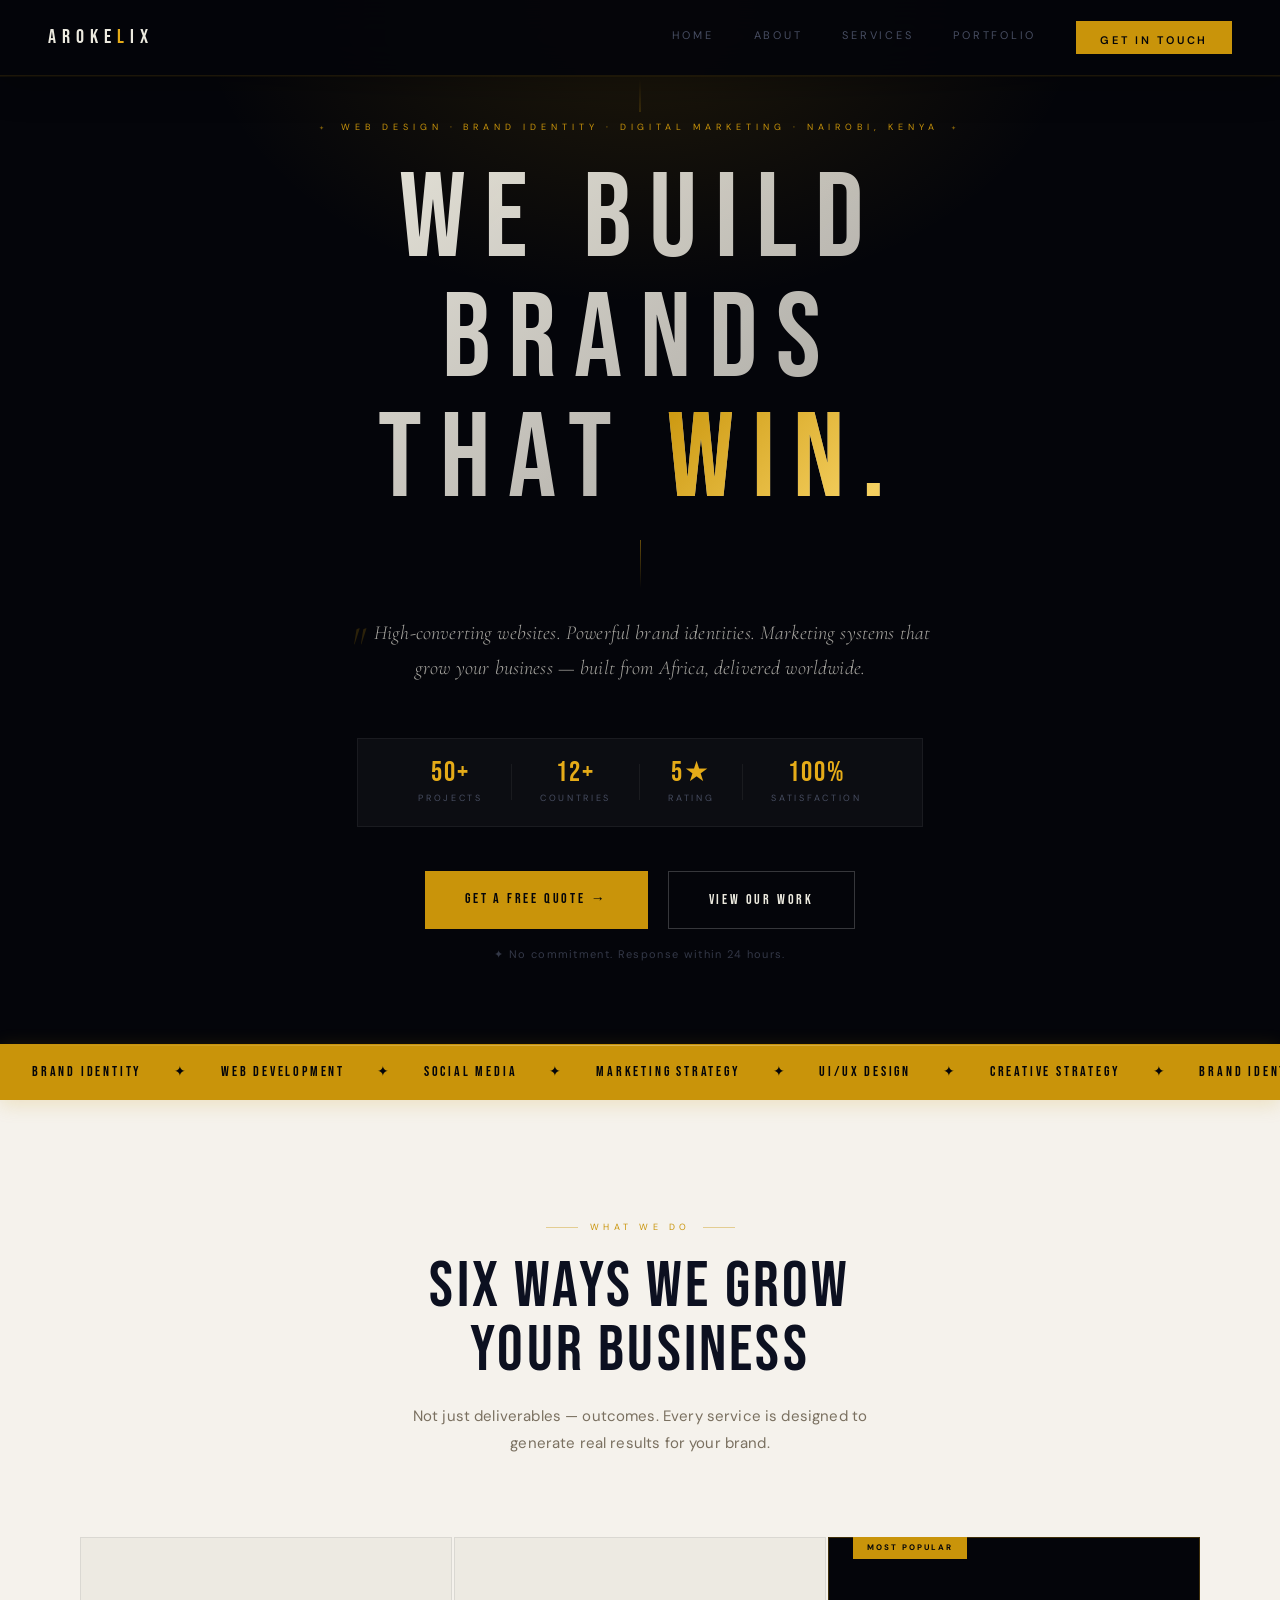
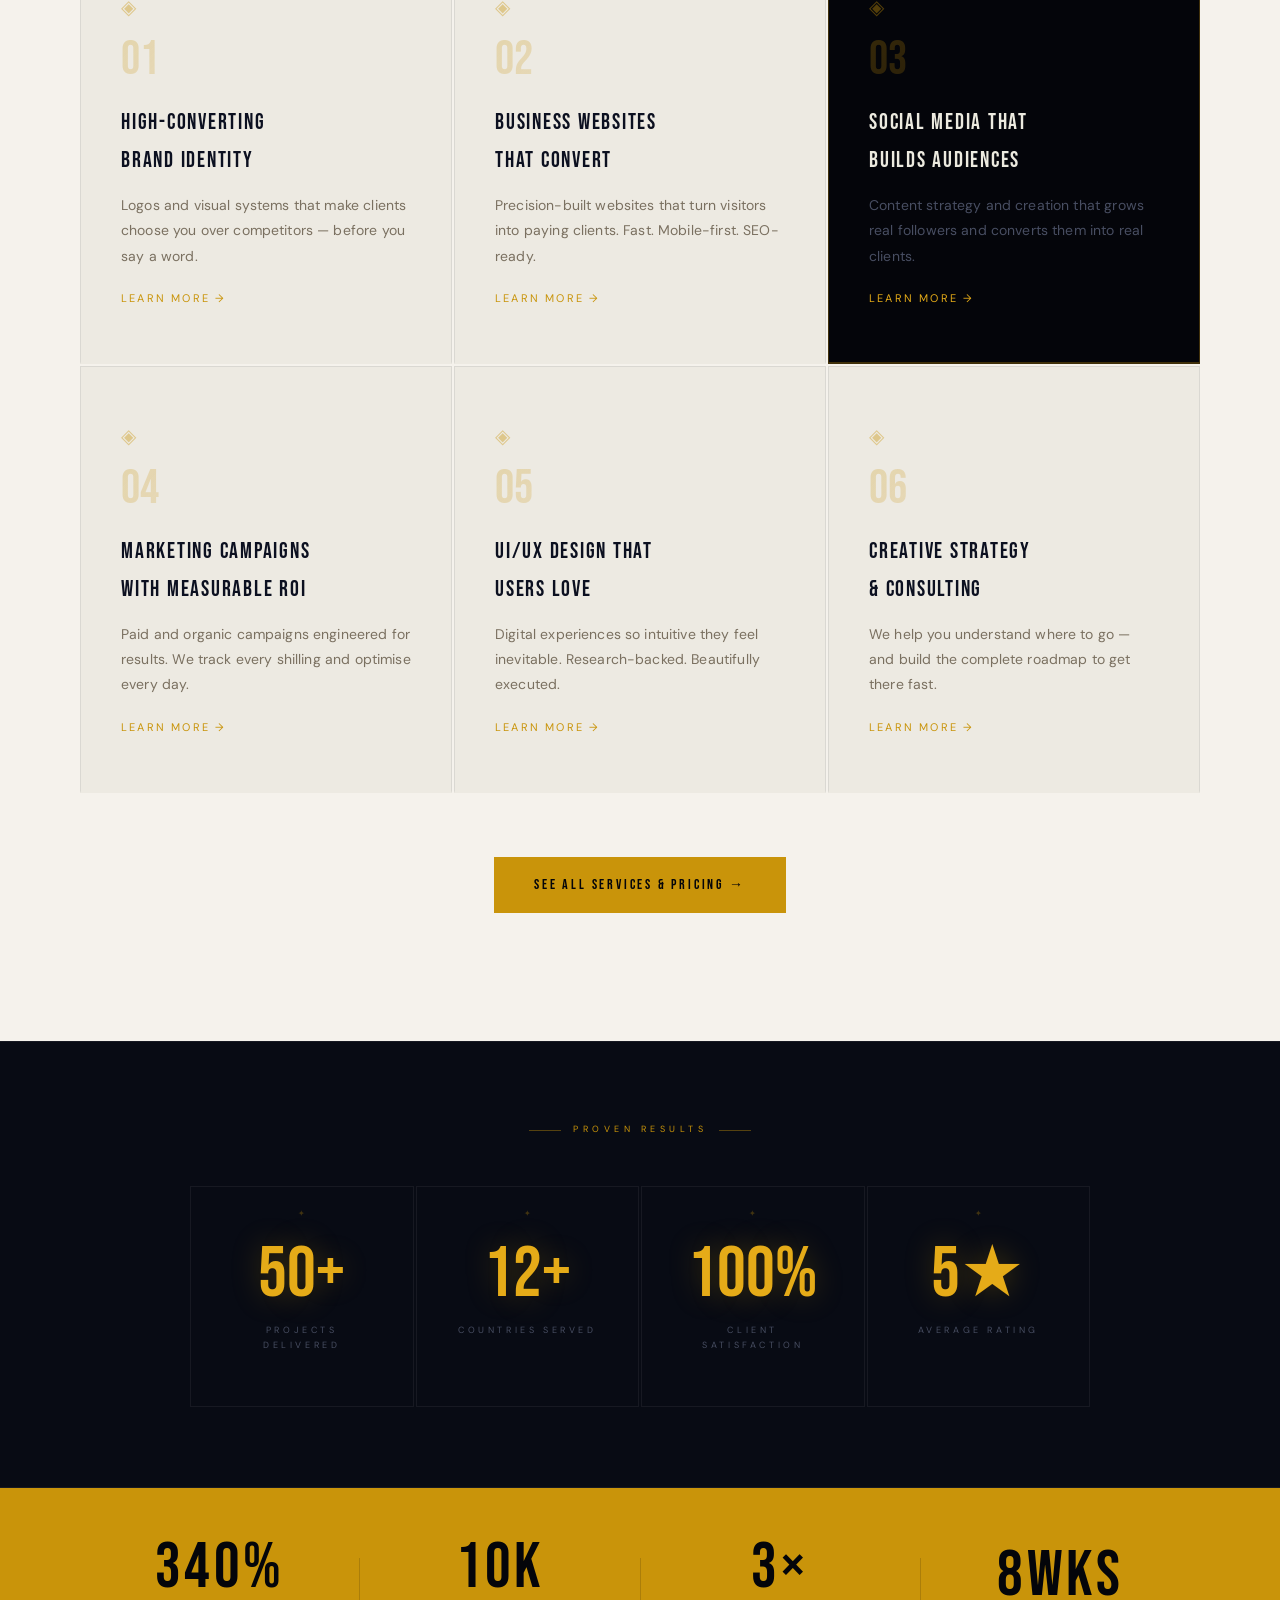
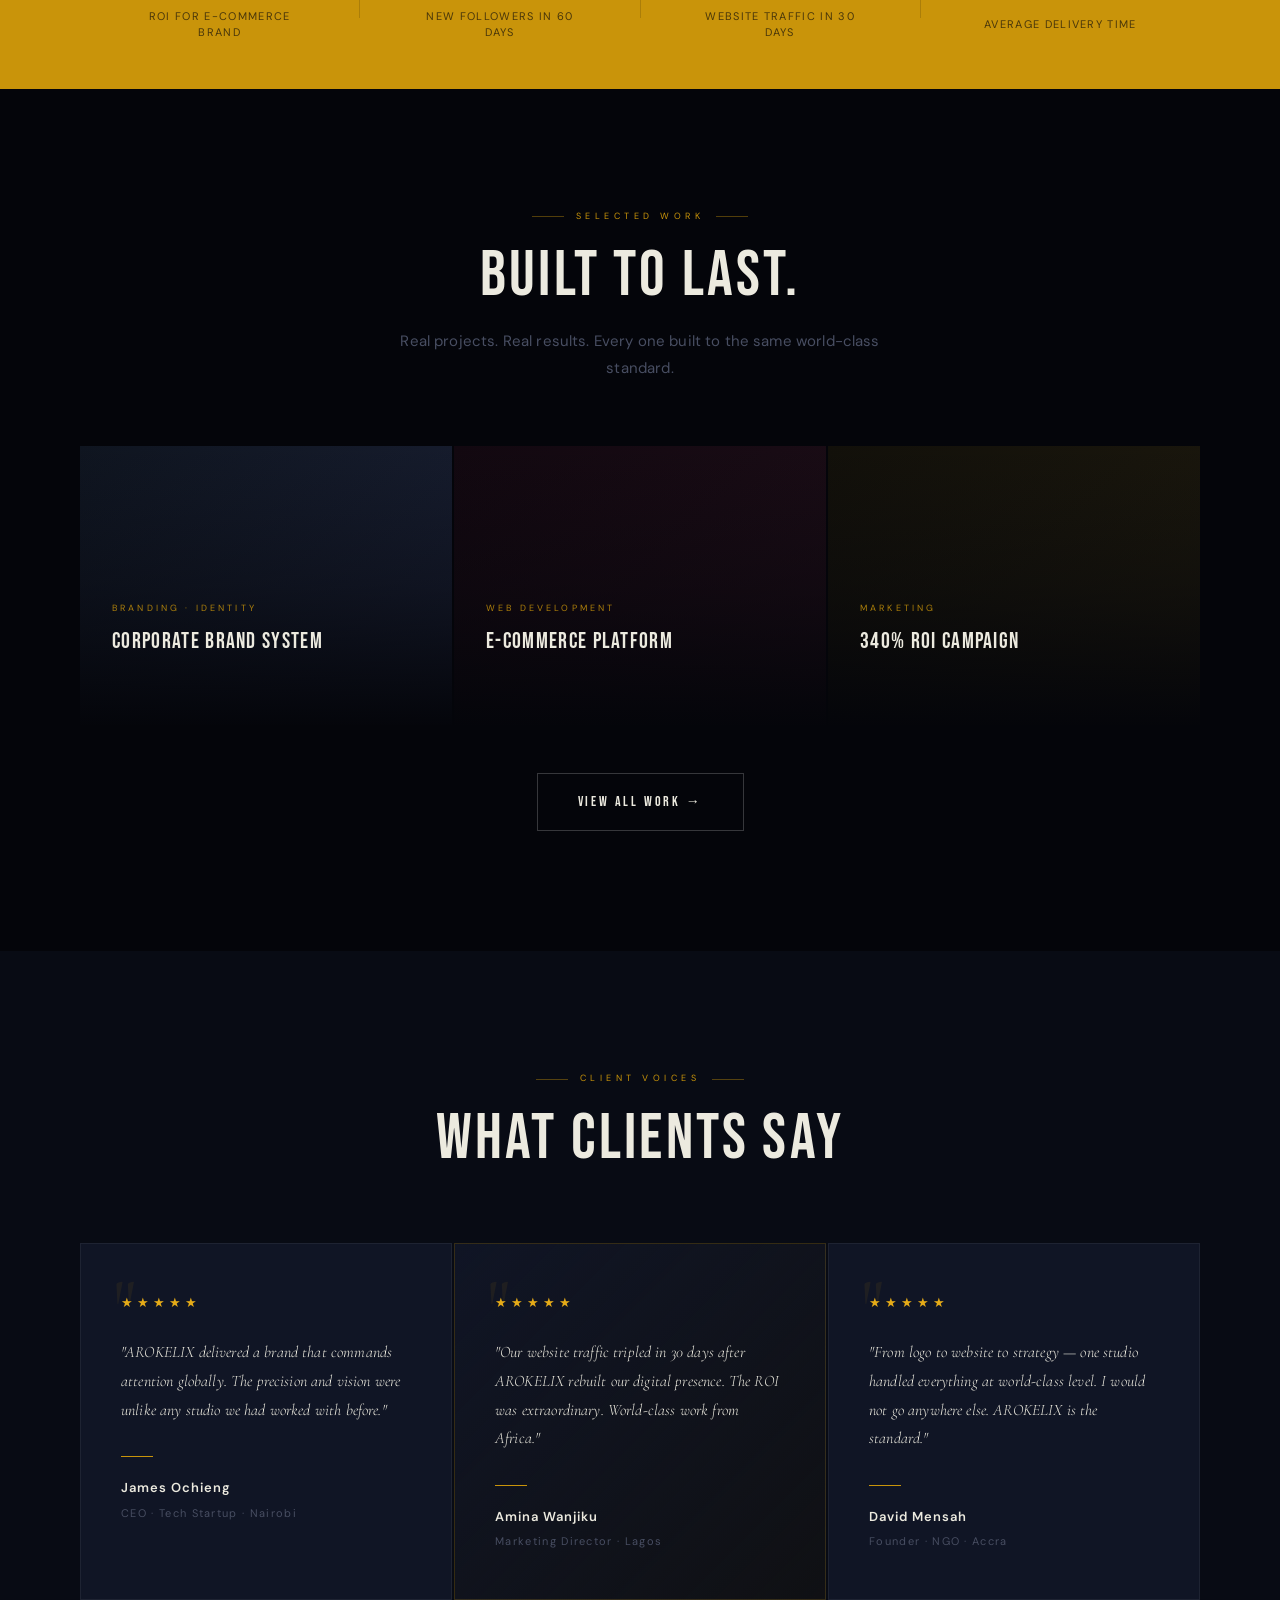
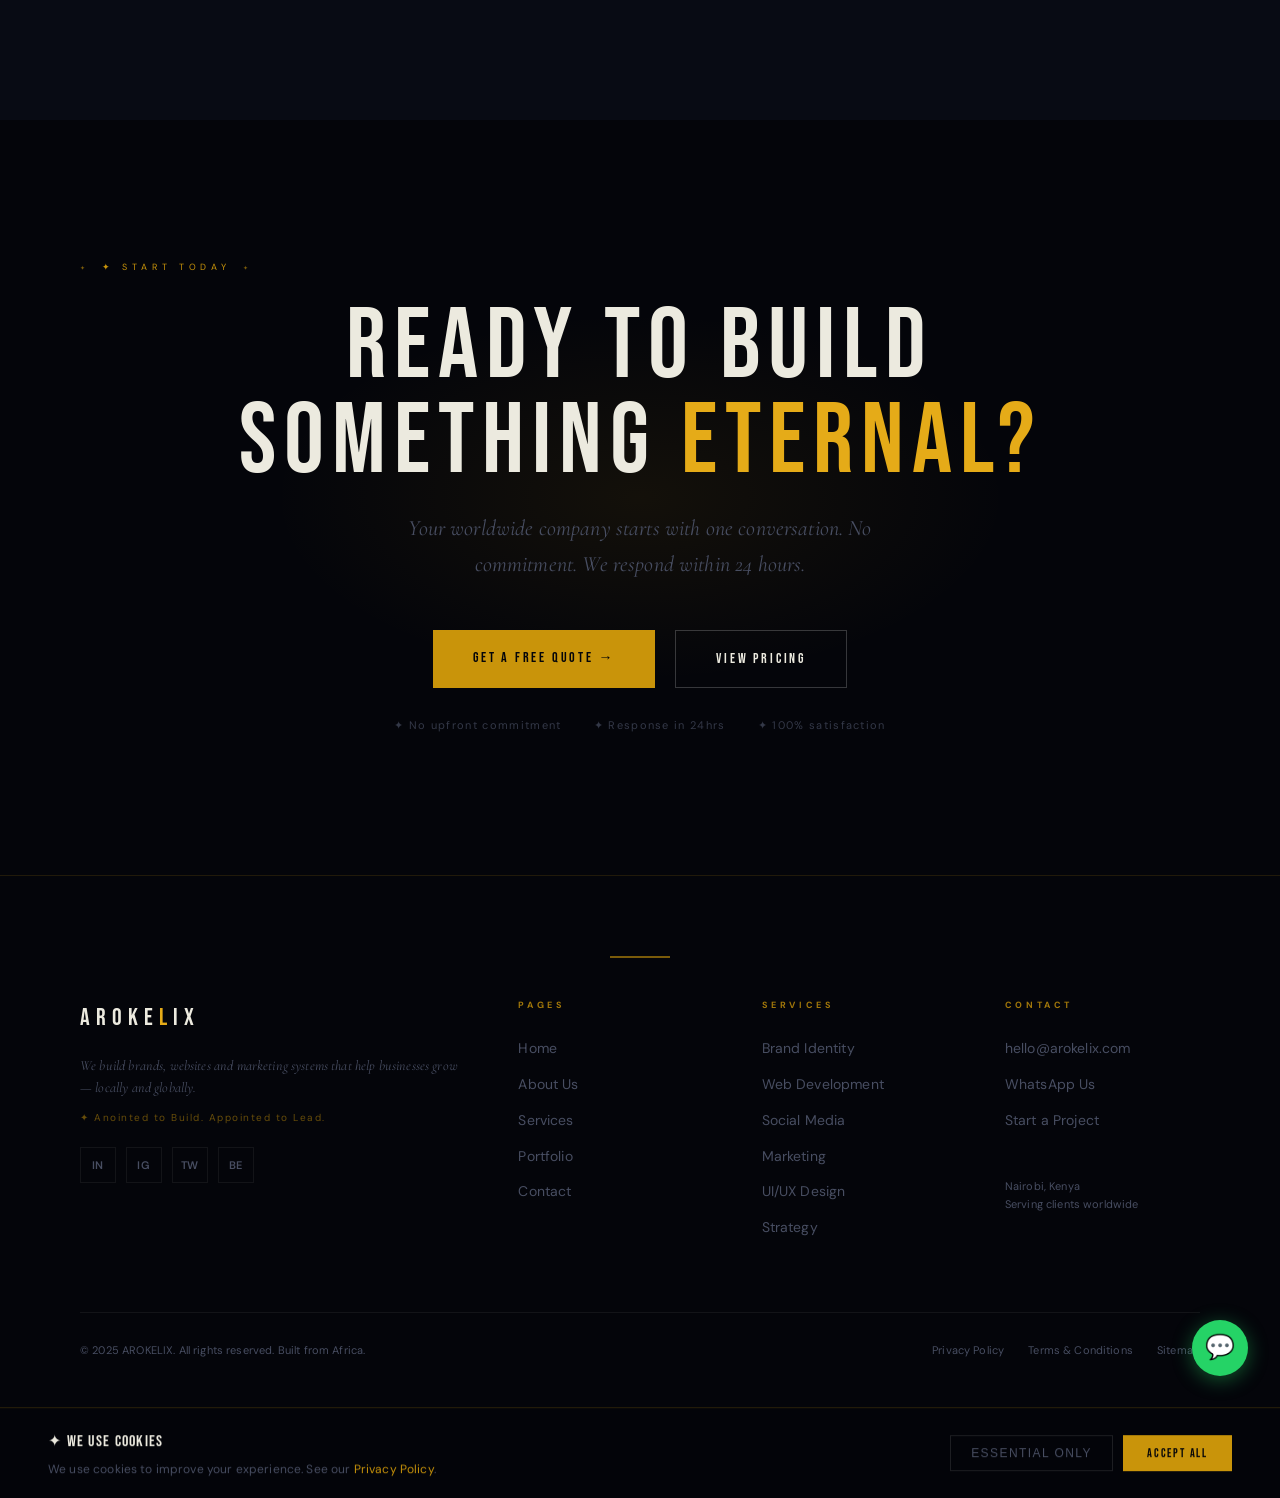
==== commit 558fd58a: "world-class upgrade" ====
--- a/index.html
+++ b/index.html
@@ -3,29 +3,39 @@
 <head>
     <meta charset="UTF-8">
     <meta name="viewport" content="width=device-width, initial-scale=1.0">
-    <title>AROKELIX — Global Creative Studio</title>
-    <meta name="description" content="AROKELIX is a worldwide creative studio offering brand identity, web development, social media, and marketing. Built from Africa. Built for the world.">
+    <title>AROKELIX — Brand Design & Web Development Agency Kenya</title>
+    <meta name="description" content="AROKELIX is Kenya's leading creative studio offering brand identity, web development, social media and digital marketing. World-class work from Africa.">
+    <meta name="keywords" content="web design Nairobi, brand design Kenya, digital agency Kenya, web development Africa, social media management Kenya, AROKELIX">
     <meta name="author" content="Aron Muiyionko">
-    <meta property="og:title" content="AROKELIX — Global Creative Studio">
-    <meta property="og:description" content="Anointed to Build. Appointed to Lead.">
+    <meta name="robots" content="index, follow">
+    <meta property="og:title" content="AROKELIX — Brand Design & Web Development Kenya">
+    <meta property="og:description" content="We build brands, websites and marketing systems that win. Built from Africa. Built for the world.">
     <meta property="og:url" content="https://arokelix.com">
     <meta property="og:type" content="website">
-    <link href="https://fonts.googleapis.com/css2?family=Bebas+Neue&family=Cormorant+Garamond:ital,wght@0,300;1,300&family=DM+Sans:wght@300;400;500;600&display=swap" rel="stylesheet">
+    <meta property="og:image" content="https://arokelix.com/images/og-image.jpg">
+    <meta name="twitter:card" content="summary_large_image">
+    <meta name="twitter:title" content="AROKELIX — Brand Design & Web Development Kenya">
+    <meta name="twitter:description" content="We build brands, websites and marketing systems that win.">
+    <link rel="canonical" href="https://arokelix.com">
+    <link href="https://fonts.googleapis.com/css2?family=Bebas+Neue&family=Cormorant+Garamond:ital,wght@0,300;0,400;1,300;1,400&family=DM+Sans:wght@300;400;500;600&display=swap" rel="stylesheet">
     <link rel="stylesheet" href="css/style.css">
 </head>
 <body>
 
     <!-- PRELOADER -->
-    <div class="preloader" id="preloader" style="display:none;"></div>
+    <div class="preloader" id="preloader" style="display:none;">
         <div class="preloader-logo">AROKE<span>L</span>IX</div>
         <div class="preloader-bar"></div>
     </div>
+
+    <!-- SCROLL PROGRESS -->
+    <div class="scroll-progress" id="scrollProgress"></div>
 
     <!-- COOKIE BANNER -->
     <div class="cookie-banner" id="cookieBanner">
         <div class="cookie-text">
             <div class="cookie-title">✦ We Use Cookies</div>
-            <div class="cookie-desc">We use cookies to improve your experience. See our <a href="privacy.html">Privacy Policy</a> for details.</div>
+            <div class="cookie-desc">We use cookies to improve your experience. See our <a href="privacy.html">Privacy Policy</a>.</div>
         </div>
         <div class="cookie-btns">
             <button class="cookie-decline" onclick="declineCookies()">Essential Only</button>
@@ -34,10 +44,10 @@
     </div>
 
     <!-- BACK TO TOP -->
-    <button class="back-to-top" id="backToTop">↑</button>
+    <button class="back-to-top" id="backToTop" aria-label="Back to top">↑</button>
 
     <!-- MOBILE MENU -->
-    <div class="mobile-menu" id="mobileMenu">
+    <div class="mobile-menu" id="mobileMenu" role="navigation">
         <a href="index.html">Home</a>
         <a href="about.html">About</a>
         <a href="services.html">Services</a>
@@ -46,111 +56,144 @@
     </div>
 
     <!-- NAVIGATION -->
-    <nav id="nav">
-        <a href="index.html" class="nav-logo">
+    <nav id="nav" role="navigation" aria-label="Main navigation">
+        <a href="index.html" class="nav-logo" aria-label="AROKELIX Home">
             AROKE<span class="gold">L</span>IX
         </a>
         <div class="nav-links">
-            <a href="index.html">Home</a>
+            <a href="index.html" aria-current="page">Home</a>
             <a href="about.html">About</a>
             <a href="services.html">Services</a>
             <a href="portfolio.html">Portfolio</a>
             <a href="contact.html" class="nav-cta">Get In Touch</a>
         </div>
-        <div class="hamburger" id="hamburger">
+        <div class="hamburger" id="hamburger" aria-label="Open menu" role="button" tabindex="0">
             <span></span>
             <span></span>
             <span></span>
         </div>
     </nav>
 
-    <!-- HERO -->
-    <section class="hero">
+    <!-- ══ HERO ══ -->
+    <section class="hero" id="home" aria-label="Hero section">
         <div class="hero-content">
-            <p class="hero-eyebrow">Global Creative Studio</p>
+            <p class="hero-eyebrow">Web Design · Brand Identity · Digital Marketing · Nairobi, Kenya</p>
             <h1 class="hero-title">
-                AROKE<span class="gold">L</span>IX
+                We Build Brands<br>That <span class="gold">Win.</span>
             </h1>
             <div class="hero-sacred"></div>
             <p class="hero-tagline">
-                Anointed to Build. Appointed to Lead.
+                High-converting websites. Powerful brand identities. Marketing systems that grow your business — built from Africa, delivered worldwide.
             </p>
+            <div class="hero-trust">
+                <div class="hero-trust-item">
+                    <div class="hero-trust-num">50+</div>
+                    <div class="hero-trust-label">Projects</div>
+                </div>
+                <div class="hero-trust-div"></div>
+                <div class="hero-trust-item">
+                    <div class="hero-trust-num">12+</div>
+                    <div class="hero-trust-label">Countries</div>
+                </div>
+                <div class="hero-trust-div"></div>
+                <div class="hero-trust-item">
+                    <div class="hero-trust-num">5★</div>
+                    <div class="hero-trust-label">Rating</div>
+                </div>
+                <div class="hero-trust-div"></div>
+                <div class="hero-trust-item">
+                    <div class="hero-trust-num">100%</div>
+                    <div class="hero-trust-label">Satisfaction</div>
+                </div>
+            </div>
             <div class="hero-buttons">
-                <a href="portfolio.html" class="btn-primary">View Our Work</a>
-                <a href="contact.html" class="btn-secondary">Start a Project</a>
-            </div>
-        </div>
-    </section>
-
-    <!-- MARQUEE -->
-    <div class="marquee-strip">
+                <a href="contact.html" class="btn-primary">Get a Free Quote →</a>
+                <a href="portfolio.html" class="btn-secondary">View Our Work</a>
+            </div>
+            <p class="hero-note">✦ No commitment. Response within 24 hours.</p>
+        </div>
+    </section>
+
+    <!-- ══ MARQUEE ══ -->
+    <div class="marquee-strip" aria-hidden="true">
         <div class="marquee-inner">
-            <span>Brand Identity</span>
-            <span>✦</span>
-            <span>Web Development</span>
-            <span>✦</span>
-            <span>Social Media</span>
-            <span>✦</span>
-            <span>Marketing Strategy</span>
-            <span>✦</span>
-            <span>UI/UX Design</span>
-            <span>✦</span>
-            <span>Brand Identity</span>
-            <span>✦</span>
-            <span>Web Development</span>
-            <span>✦</span>
-            <span>Social Media</span>
-            <span>✦</span>
-            <span>Marketing Strategy</span>
-            <span>✦</span>
-            <span>UI/UX Design</span>
-            <span>✦</span>
+            <span>Brand Identity</span><span class="mdot">✦</span>
+            <span>Web Development</span><span class="mdot">✦</span>
+            <span>Social Media</span><span class="mdot">✦</span>
+            <span>Marketing Strategy</span><span class="mdot">✦</span>
+            <span>UI/UX Design</span><span class="mdot">✦</span>
+            <span>Creative Strategy</span><span class="mdot">✦</span>
+            <span>Brand Identity</span><span class="mdot">✦</span>
+            <span>Web Development</span><span class="mdot">✦</span>
+            <span>Social Media</span><span class="mdot">✦</span>
+            <span>Marketing Strategy</span><span class="mdot">✦</span>
+            <span>UI/UX Design</span><span class="mdot">✦</span>
+            <span>Creative Strategy</span><span class="mdot">✦</span>
         </div>
     </div>
 
-    <!-- SERVICES -->
-    <section class="services">
+    <!-- ══ SERVICES ══ -->
+    <section class="services" id="services" aria-label="Services">
         <div class="services-header">
             <p class="section-eyebrow">What We Do</p>
-            <h2 class="section-title">Full-Spectrum<br>Creative Excellence</h2>
-            <p class="section-desc">One studio. Every discipline. From pixel to campaign to product.</p>
+            <h2 class="section-title">Six Ways We Grow<br>Your Business</h2>
+            <p class="section-desc">Not just deliverables — outcomes. Every service is designed to generate real results for your brand.</p>
         </div>
         <div class="services-grid">
             <div class="service-card">
+                <div class="service-icon">◈</div>
                 <div class="service-num">01</div>
-                <div class="service-name">Brand Identity</div>
-                <p class="service-desc">Logos, visual systems and brand guidelines built to own markets and endure generations.</p>
-            </div>
-            <div class="service-card">
+                <div class="service-name">High-Converting<br>Brand Identity</div>
+                <p class="service-desc">Logos and visual systems that make clients choose you over competitors — before you say a word.</p>
+                <a href="services.html" class="service-link">Learn more →</a>
+            </div>
+            <div class="service-card">
+                <div class="service-icon">◈</div>
                 <div class="service-num">02</div>
-                <div class="service-name">Web Development</div>
-                <p class="service-desc">Precision-engineered websites and web applications. Clean code. Stunning interfaces.</p>
-            </div>
-            <div class="service-card">
+                <div class="service-name">Business Websites<br>That Convert</div>
+                <p class="service-desc">Precision-built websites that turn visitors into paying clients. Fast. Mobile-first. SEO-ready.</p>
+                <a href="services.html" class="service-link">Learn more →</a>
+            </div>
+            <div class="service-card service-card-featured">
+                <div class="service-badge">Most Popular</div>
+                <div class="service-icon">◈</div>
                 <div class="service-num">03</div>
-                <div class="service-name">Social Media</div>
-                <p class="service-desc">Content strategy, creation and management that builds audiences and converts followers.</p>
-            </div>
-            <div class="service-card">
+                <div class="service-name">Social Media That<br>Builds Audiences</div>
+                <p class="service-desc">Content strategy and creation that grows real followers and converts them into real clients.</p>
+                <a href="services.html" class="service-link">Learn more →</a>
+            </div>
+            <div class="service-card">
+                <div class="service-icon">◈</div>
                 <div class="service-num">04</div>
-                <div class="service-name">Marketing</div>
-                <p class="service-desc">Data-driven campaigns across paid and organic channels engineered for results.</p>
-            </div>
-            <div class="service-card">
+                <div class="service-name">Marketing Campaigns<br>With Measurable ROI</div>
+                <p class="service-desc">Paid and organic campaigns engineered for results. We track every shilling and optimise every day.</p>
+                <a href="services.html" class="service-link">Learn more →</a>
+            </div>
+            <div class="service-card">
+                <div class="service-icon">◈</div>
                 <div class="service-num">05</div>
-                <div class="service-name">UI/UX Design</div>
-                <p class="service-desc">User interfaces that feel inevitable. Research-backed digital experiences for web and mobile.</p>
-            </div>
-            <div class="service-card">
+                <div class="service-name">UI/UX Design That<br>Users Love</div>
+                <p class="service-desc">Digital experiences so intuitive they feel inevitable. Research-backed. Beautifully executed.</p>
+                <a href="services.html" class="service-link">Learn more →</a>
+            </div>
+            <div class="service-card">
+                <div class="service-icon">◈</div>
                 <div class="service-num">06</div>
-                <div class="service-name">Strategy</div>
-                <p class="service-desc">Business and digital strategy consulting. We help brands understand where to go.</p>
-            </div>
-        </div>
-    </section>
-
-    <!-- STATS -->
-    <section class="stats">
+                <div class="service-name">Creative Strategy<br>& Consulting</div>
+                <p class="service-desc">We help you understand where to go — and build the complete roadmap to get there fast.</p>
+                <a href="services.html" class="service-link">Learn more →</a>
+            </div>
+        </div>
+        <div class="services-cta-row">
+            <a href="services.html" class="btn-primary">See All Services & Pricing →</a>
+        </div>
+    </section>
+
+    <!-- ══ STATS ══ -->
+    <section class="stats" aria-label="Statistics">
+        <div class="stats-eyebrow">
+            <p class="section-eyebrow" style="color:var(--gold);">Proven Results</p>
+        </div>
         <div class="stats-grid">
             <div class="stat-block">
                 <div class="stat-num">50+</div>
@@ -171,8 +214,71 @@
         </div>
     </section>
 
-   <!-- TESTIMONIALS -->
-    <section class="home-testi">
+    <!-- ══ CASE RESULTS STRIP ══ -->
+    <section class="case-strip" aria-label="Case study results">
+        <div class="case-strip-inner">
+            <div class="case-item">
+                <div class="case-num">340%</div>
+                <div class="case-label">ROI for e-commerce brand</div>
+            </div>
+            <div class="case-divider"></div>
+            <div class="case-item">
+                <div class="case-num">10K</div>
+                <div class="case-label">New followers in 60 days</div>
+            </div>
+            <div class="case-divider"></div>
+            <div class="case-item">
+                <div class="case-num">3×</div>
+                <div class="case-label">Website traffic in 30 days</div>
+            </div>
+            <div class="case-divider"></div>
+            <div class="case-item">
+                <div class="case-num">8wks</div>
+                <div class="case-label">Average delivery time</div>
+            </div>
+        </div>
+    </section>
+
+    <!-- ══ PORTFOLIO TEASER ══ -->
+    <section class="port-teaser" aria-label="Portfolio preview">
+        <div class="port-teaser-header">
+            <p class="section-eyebrow" style="color:var(--gold);">Selected Work</p>
+            <h2 class="section-title" style="color:var(--ivory);">Built To Last.</h2>
+            <p class="section-desc" style="color:var(--muted);">Real projects. Real results. Every one built to the same world-class standard.</p>
+        </div>
+        <div class="port-teaser-grid">
+            <div class="pt-item pt-bg-1">
+                <div class="pt-overlay"></div>
+                <div class="pt-info">
+                    <div class="pt-cat">Branding · Identity</div>
+                    <div class="pt-name">Corporate Brand System</div>
+                    <a href="portfolio.html" class="pt-link">View Project →</a>
+                </div>
+            </div>
+            <div class="pt-item pt-bg-2">
+                <div class="pt-overlay"></div>
+                <div class="pt-info">
+                    <div class="pt-cat">Web Development</div>
+                    <div class="pt-name">E-Commerce Platform</div>
+                    <a href="portfolio.html" class="pt-link">View Project →</a>
+                </div>
+            </div>
+            <div class="pt-item pt-bg-3">
+                <div class="pt-overlay"></div>
+                <div class="pt-info">
+                    <div class="pt-cat">Marketing</div>
+                    <div class="pt-name">340% ROI Campaign</div>
+                    <a href="portfolio.html" class="pt-link">View Project →</a>
+                </div>
+            </div>
+        </div>
+        <div style="text-align:center;margin-top:48px;">
+            <a href="portfolio.html" class="btn-secondary">View All Work →</a>
+        </div>
+    </section>
+
+    <!-- ══ TESTIMONIALS ══ -->
+    <section class="home-testi" aria-label="Client testimonials">
         <div class="home-testi-header">
             <p class="section-eyebrow">Client Voices</p>
             <h2 class="section-title" style="color:var(--ivory);">What Clients Say</h2>
@@ -187,74 +293,57 @@
             </div>
             <div class="home-testi-card htc-featured">
                 <div class="htc-stars">★★★★★</div>
-                <p class="htc-quote">"Our website traffic tripled in 30 days after AROKELIX rebuilt our digital presence. The ROI was extraordinary. World-class work."</p>
+                <p class="htc-quote">"Our website traffic tripled in 30 days after AROKELIX rebuilt our digital presence. The ROI was extraordinary. World-class work from Africa."</p>
                 <div class="htc-divider"></div>
                 <div class="htc-author">Amina Wanjiku</div>
                 <div class="htc-role">Marketing Director · Lagos</div>
             </div>
             <div class="home-testi-card">
                 <div class="htc-stars">★★★★★</div>
-                <p class="htc-quote">"From logo to website to strategy — one studio handled everything. I would not go anywhere else. AROKELIX is the standard."</p>
+                <p class="htc-quote">"From logo to website to strategy — one studio handled everything at world-class level. I would not go anywhere else. AROKELIX is the standard."</p>
                 <div class="htc-divider"></div>
                 <div class="htc-author">David Mensah</div>
                 <div class="htc-role">Founder · NGO · Accra</div>
             </div>
         </div>
-        <div style="text-align:center;margin-top:48px;">
-            <a href="portfolio.html" class="btn-secondary">See All Work →</a>
-        </div>
-    </section>
-
-    <!-- CASE STUDY STRIP -->
-    <section class="case-strip">
-        <div class="case-strip-inner">
-            <div class="case-item">
-                <div class="case-num">340%</div>
-                <div class="case-label">ROI delivered for e-commerce brand</div>
-            </div>
-            <div class="case-divider"></div>
-            <div class="case-item">
-                <div class="case-num">10K</div>
-                <div class="case-label">New followers in 60 days</div>
-            </div>
-            <div class="case-divider"></div>
-            <div class="case-item">
-                <div class="case-num">3×</div>
-                <div class="case-label">Website traffic increase in 30 days</div>
-            </div>
-            <div class="case-divider"></div>
-            <div class="case-item">
-                <div class="case-num">8wks</div>
-                <div class="case-label">Average full delivery time</div>
-            </div>
-        </div>
-    </section>
-
-    <!-- CTA SECTION -->
-    <section class="home-cta">
+    </section>
+
+    <!-- ══ HOME CTA ══ -->
+    <section class="home-cta" aria-label="Call to action">
         <div class="home-cta-inner">
-            <p class="hero-eyebrow">✦ Ready To Begin?</p>
-            <h2 class="home-cta-title">Let's Build<br>Something<br><span>Eternal.</span></h2>
-            <p class="home-cta-sub">Your worldwide company starts with one conversation.</p>
+            <p class="hero-eyebrow">✦ Start Today</p>
+            <h2 class="home-cta-title">Ready To Build<br>Something <span>Eternal?</span></h2>
+            <p class="home-cta-sub">Your worldwide company starts with one conversation. No commitment. We respond within 24 hours.</p>
             <div class="hero-buttons" style="justify-content:center;margin-top:48px;">
-                <a href="contact.html" class="btn-primary">Start a Project</a>
-                <a href="services.html" class="btn-secondary">View Services</a>
-            </div>
-        </div>
-    </section> 
-
-    <!-- FOOTER -->
-    <footer">
+                <a href="contact.html" class="btn-primary">Get a Free Quote →</a>
+                <a href="services.html" class="btn-secondary">View Pricing</a>
+            </div>
+            <div class="cta-trust">
+                <span>✦ No upfront commitment</span>
+                <span>✦ Response in 24hrs</span>
+                <span>✦ 100% satisfaction</span>
+            </div>
+        </div>
+    </section>
+
+    <!-- ══ FOOTER ══ -->
+    <footer aria-label="Footer">
         <div class="footer-inner">
             <div class="footer-brand">
                 <div class="footer-logo">AROKE<span class="gold">L</span>IX</div>
-                <p class="footer-tagline">Anointed to Build. Appointed to Lead.</p>
-                <p class="footer-verse">✦ Exodus 28:1 · Genesis 1:1</p>
+                <p class="footer-tagline">We build brands, websites and marketing systems that help businesses grow — locally and globally.</p>
+                <p class="footer-verse">✦ Anointed to Build. Appointed to Lead.</p>
+                <div class="footer-social">
+                    <a href="#" aria-label="LinkedIn">in</a>
+                    <a href="#" aria-label="Instagram">ig</a>
+                    <a href="#" aria-label="Twitter">tw</a>
+                    <a href="#" aria-label="Behance">be</a>
+                </div>
             </div>
             <div class="footer-col">
                 <h4>Pages</h4>
                 <a href="index.html">Home</a>
-                <a href="about.html">About</a>
+                <a href="about.html">About Us</a>
                 <a href="services.html">Services</a>
                 <a href="portfolio.html">Portfolio</a>
                 <a href="contact.html">Contact</a>
@@ -266,26 +355,33 @@
                 <a href="services.html">Social Media</a>
                 <a href="services.html">Marketing</a>
                 <a href="services.html">UI/UX Design</a>
+                <a href="services.html">Strategy</a>
             </div>
             <div class="footer-col">
-                <h4>Connect</h4>
-                <a href="#">LinkedIn</a>
-                <a href="#">Instagram</a>
-                <a href="#">Twitter / X</a>
-                <a href="contact.html">hello@arokelix.com</a>
+                <h4>Contact</h4>
+                <a href="mailto:hello@arokelix.com">hello@arokelix.com</a>
+                <a href="https://wa.me/254745851594">WhatsApp Us</a>
+                <a href="contact.html">Start a Project</a>
+                <br>
+                <p style="font-size:11px;color:var(--muted);margin-top:8px;line-height:1.6;">Nairobi, Kenya<br>Serving clients worldwide</p>
             </div>
         </div>
         <div class="footer-bottom">
-            <div class="footer-copy">© 2025 AROKELIX. All rights reserved.</div>
+            <div class="footer-copy">© 2025 AROKELIX. All rights reserved. Built from Africa.</div>
             <div class="footer-links">
                 <a href="privacy.html">Privacy Policy</a>
                 <a href="terms.html">Terms & Conditions</a>
+                <a href="sitemap.html">Sitemap</a>
             </div>
         </div>
     </footer>
 
+    <!-- WHATSAPP -->
     <a href="https://wa.me/254745851594?text=Hi%20AROKELIX!%20I%20would%20like%20to%20discuss%20a%20project."
-        class="whatsapp-btn" target="_blank">💬</a>
+        class="whatsapp-btn"
+        target="_blank"
+        rel="noopener"
+        aria-label="Chat on WhatsApp">💬</a>
 
     <script src="js/main.js"></script>
 </body>
--- a/css/style.css
+++ b/css/style.css
@@ -2100,4 +2100,378 @@
 @media (max-width: 768px) {
     .cs-detail { padding: 80px 20px; }
     .cs-detail-inner { grid-template-columns: 1fr; gap: 48px; }
+}
+
+/* ══════════════════════════════
+   HERO TRUST SIGNALS
+══════════════════════════════ */
+.hero-trust {
+    display: flex;
+    align-items: center;
+    gap: 0;
+    margin-bottom: 40px;
+    background: rgba(255,255,255,0.03);
+    border: 1px solid var(--border-d);
+    padding: 20px 32px;
+    width: fit-content;
+    margin-left: auto;
+    margin-right: auto;
+}
+.hero-trust-item {
+    text-align: center;
+    padding: 0 28px;
+}
+.hero-trust-num {
+    font-family: 'Bebas Neue', sans-serif;
+    font-size: 28px;
+    letter-spacing: 0.08em;
+    color: var(--gold2);
+    line-height: 1;
+    margin-bottom: 4px;
+}
+.hero-trust-label {
+    font-size: 9px;
+    letter-spacing: 0.3em;
+    text-transform: uppercase;
+    color: var(--muted);
+}
+.hero-trust-div {
+    width: 1px;
+    height: 36px;
+    background: var(--border-d);
+    flex-shrink: 0;
+}
+.hero-note {
+    font-size: 11px;
+    color: var(--muted);
+    letter-spacing: 0.12em;
+    margin-top: 16px;
+    opacity: 0.7;
+}
+
+/* ══════════════════════════════
+   SERVICE CARD OUTCOME STYLE
+══════════════════════════════ */
+.service-icon {
+    font-size: 20px;
+    color: var(--gold);
+    opacity: 0.4;
+    margin-bottom: 12px;
+    transition: opacity 0.3s;
+}
+.service-card:hover .service-icon {
+    opacity: 1;
+}
+.service-card-featured {
+    background: var(--void);
+    border-color: rgba(201,148,10,0.3);
+    position: relative;
+}
+.service-card-featured .service-name,
+.service-card-featured .service-desc {
+    color: var(--ivory);
+}
+.service-card-featured .service-desc {
+    color: var(--muted);
+}
+.service-card-featured:hover {
+    background: #0A0C14;
+    border-color: var(--gold);
+}
+.service-badge {
+    position: absolute;
+    top: -1px;
+    left: 24px;
+    background: var(--gold);
+    color: var(--void);
+    font-size: 8px;
+    letter-spacing: 0.25em;
+    text-transform: uppercase;
+    font-weight: 700;
+    padding: 4px 14px;
+}
+.service-link {
+    display: inline-block;
+    margin-top: 20px;
+    font-size: 11px;
+    letter-spacing: 0.2em;
+    text-transform: uppercase;
+    color: var(--gold);
+    text-decoration: none;
+    transition: letter-spacing 0.3s;
+}
+.service-link:hover {
+    letter-spacing: 0.3em;
+}
+.service-card-featured .service-link {
+    color: var(--gold2);
+}
+.services-cta-row {
+    text-align: center;
+    margin-top: 64px;
+}
+
+/* ══════════════════════════════
+   STATS EYEBROW
+══════════════════════════════ */
+.stats-eyebrow {
+    text-align: center;
+    margin-bottom: 48px;
+}
+
+/* ══════════════════════════════
+   PORTFOLIO TEASER
+══════════════════════════════ */
+.port-teaser {
+    background: var(--void);
+    padding: 120px 80px;
+}
+.port-teaser-header {
+    text-align: center;
+    margin-bottom: 64px;
+}
+.port-teaser-grid {
+    display: grid;
+    grid-template-columns: repeat(3, 1fr);
+    gap: 2px;
+}
+.pt-item {
+    position: relative;
+    overflow: hidden;
+    aspect-ratio: 4/3;
+    cursor: pointer;
+    transition: transform 0.4s ease;
+}
+.pt-item:hover { transform: scale(0.98); }
+.pt-item:hover .pt-overlay { opacity: 0.5; }
+.pt-item:hover .pt-link { opacity: 1; transform: translateY(0); }
+.pt-bg-1 { background: linear-gradient(135deg, #0F1520 0%, #1A2035 100%); }
+.pt-bg-2 { background: linear-gradient(135deg, #120810 0%, #1E0E18 100%); }
+.pt-bg-3 { background: linear-gradient(135deg, #12100A 0%, #1E1A0E 100%); }
+.pt-overlay {
+    position: absolute;
+    inset: 0;
+    background: linear-gradient(to top,
+        rgba(4,5,10,0.98) 0%,
+        rgba(4,5,10,0.4) 50%,
+        transparent 100%);
+    transition: opacity 0.4s;
+}
+.pt-info {
+    position: absolute;
+    bottom: 0; left: 0; right: 0;
+    padding: 28px 32px;
+    z-index: 2;
+}
+.pt-cat {
+    font-size: 9px;
+    letter-spacing: 0.35em;
+    text-transform: uppercase;
+    color: var(--gold);
+    margin-bottom: 6px;
+    opacity: 0.85;
+}
+.pt-name {
+    font-family: 'Bebas Neue', sans-serif;
+    font-size: 22px;
+    letter-spacing: 0.06em;
+    color: var(--ivory);
+    margin-bottom: 12px;
+}
+.pt-link {
+    font-size: 10px;
+    letter-spacing: 0.25em;
+    text-transform: uppercase;
+    color: var(--gold);
+    text-decoration: none;
+    opacity: 0;
+    transform: translateY(8px);
+    transition: all 0.3s;
+    display: inline-block;
+}
+
+/* ══════════════════════════════
+   CTA TRUST SIGNALS
+══════════════════════════════ */
+.cta-trust {
+    display: flex;
+    gap: 32px;
+    justify-content: center;
+    margin-top: 28px;
+    flex-wrap: wrap;
+}
+.cta-trust span {
+    font-size: 11px;
+    letter-spacing: 0.12em;
+    color: var(--muted);
+    opacity: 0.7;
+}
+
+/* ══════════════════════════════
+   FOOTER SOCIAL
+══════════════════════════════ */
+.footer-social {
+    display: flex;
+    gap: 10px;
+    margin-top: 20px;
+}
+.footer-social a {
+    width: 36px;
+    height: 36px;
+    border: 1px solid var(--border-d);
+    display: flex;
+    align-items: center;
+    justify-content: center;
+    color: var(--muted);
+    text-decoration: none;
+    font-size: 11px;
+    font-weight: 600;
+    letter-spacing: 0.05em;
+    transition: all 0.3s;
+    text-transform: uppercase;
+}
+.footer-social a:hover {
+    border-color: var(--gold);
+    color: var(--gold);
+}
+
+/* ══════════════════════════════
+   SCROLL PROGRESS BAR
+══════════════════════════════ */
+.scroll-progress {
+    position: fixed;
+    top: 0; left: 0;
+    height: 2px;
+    background: var(--gold);
+    z-index: 99999;
+    width: 0%;
+    transition: width 0.1s linear;
+}
+
+/* ══════════════════════════════
+   CONTRAST FIXES
+══════════════════════════════ */
+.service-desc {
+    color: var(--muted-light);
+    font-size: 14px;
+    line-height: 1.8;
+}
+.section-desc {
+    color: var(--muted-light);
+    font-size: 15px;
+    line-height: 1.8;
+}
+.hero-tagline {
+    color: rgba(236,234,223,0.7);
+    font-size: clamp(16px, 2vw, 20px);
+    max-width: 600px;
+    margin-left: auto;
+    margin-right: auto;
+    line-height: 1.75;
+}
+
+/* ══════════════════════════════
+   FORM VALIDATION STYLES
+══════════════════════════════ */
+.form-input.error {
+    border-color: #E24B4A;
+    box-shadow: 0 0 0 3px rgba(226,75,74,0.08);
+}
+.form-input.success {
+    border-color: #2D9E6B;
+    box-shadow: 0 0 0 3px rgba(45,158,107,0.08);
+}
+.form-error-msg {
+    font-size: 11px;
+    color: #E24B4A;
+    margin-top: 4px;
+    display: none;
+}
+.form-error-msg.show { display: block; }
+
+/* ══════════════════════════════
+   IMPROVED TYPOGRAPHY HIERARCHY
+══════════════════════════════ */
+h1 {
+    font-family: 'Bebas Neue', sans-serif;
+    font-weight: 400;
+    letter-spacing: 0.06em;
+    line-height: 0.95;
+}
+h2 {
+    font-family: 'Bebas Neue', sans-serif;
+    font-weight: 400;
+    letter-spacing: 0.05em;
+    line-height: 1;
+}
+h3 {
+    font-family: 'DM Sans', sans-serif;
+    font-weight: 600;
+    letter-spacing: 0.03em;
+    line-height: 1.2;
+}
+p {
+    line-height: 1.75;
+}
+
+/* ══════════════════════════════
+   MOBILE COMPLETE POLISH
+══════════════════════════════ */
+@media (max-width: 1024px) {
+    .port-teaser { padding: 100px 48px; }
+    .home-testi { padding: 100px 48px; }
+    .home-cta { padding: 100px 48px; }
+}
+
+@media (max-width: 768px) {
+    /* Hero trust signals */
+    .hero-trust {
+        flex-wrap: wrap;
+        padding: 16px 20px;
+        gap: 16px;
+    }
+    .hero-trust-item { padding: 0 16px; }
+    .hero-trust-div { display: none; }
+    .hero-note { font-size: 10px; }
+
+    /* Services */
+    .service-card-featured { margin-top: 0; }
+    .services-cta-row { margin-top: 48px; }
+
+    /* Portfolio teaser */
+    .port-teaser { padding: 80px 20px; }
+    .port-teaser-grid { grid-template-columns: 1fr; }
+    .pt-item { aspect-ratio: 3/2; }
+    .pt-link { opacity: 1; transform: translateY(0); }
+
+    /* Testimonials */
+    .home-testi { padding: 80px 20px; }
+    .home-testi-grid { grid-template-columns: 1fr; }
+
+    /* CTA */
+    .home-cta { padding: 80px 20px; }
+    .home-cta-title { font-size: clamp(44px, 12vw, 72px); }
+    .cta-trust { gap: 16px; flex-direction: column; align-items: center; }
+
+    /* Case strip */
+    .case-strip { padding: 40px 20px; }
+    .case-strip-inner { gap: 32px; flex-wrap: wrap; justify-content: center; }
+    .case-item { min-width: 120px; padding: 0 16px; }
+    .case-divider { display: none; }
+
+    /* Footer social */
+    .footer-social { margin-top: 16px; }
+
+    /* Stats */
+    .stats-eyebrow { margin-bottom: 32px; }
+}
+
+@media (max-width: 480px) {
+    .hero-trust { gap: 8px; padding: 14px 16px; }
+    .hero-trust-item { padding: 0 10px; }
+    .hero-trust-num { font-size: 22px; }
+    .port-teaser { padding: 60px 16px; }
+    .home-testi { padding: 60px 16px; }
+    .home-cta { padding: 60px 16px; }
+    .case-strip { padding: 32px 16px; }
 }
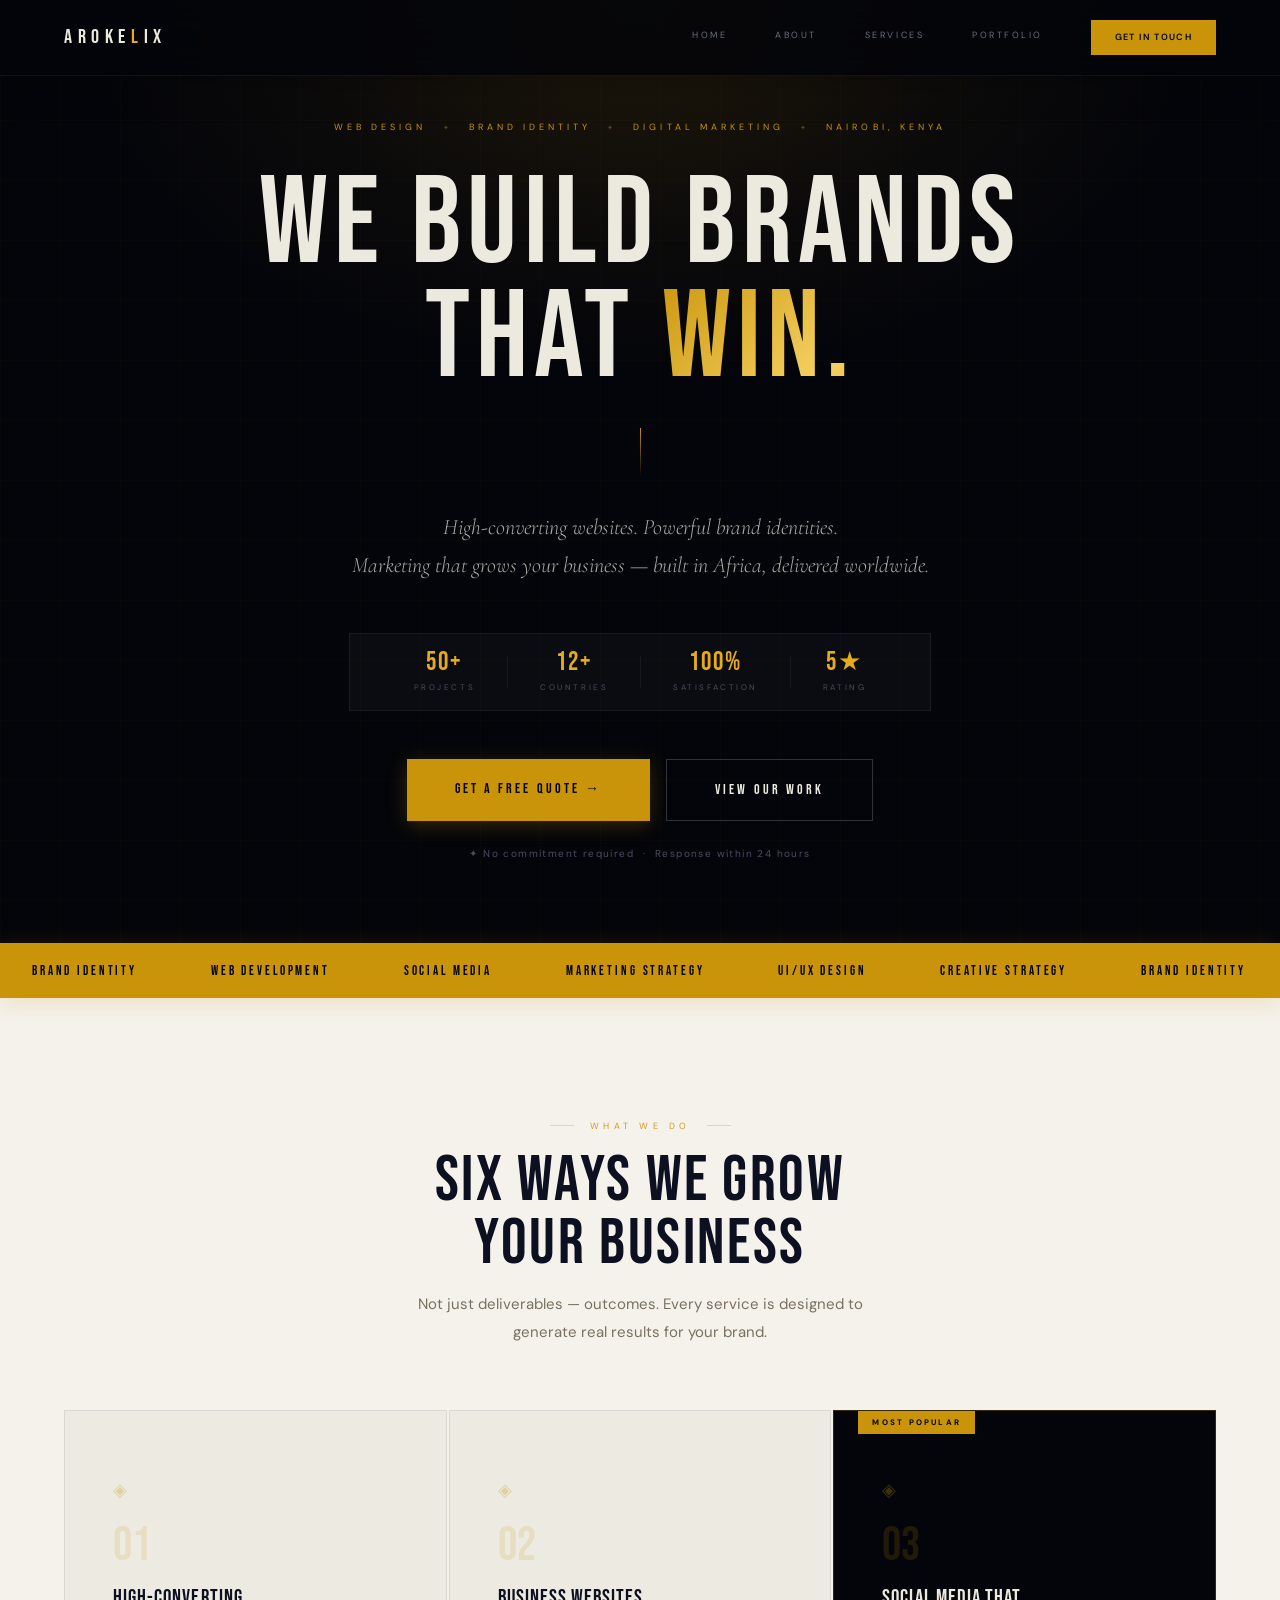
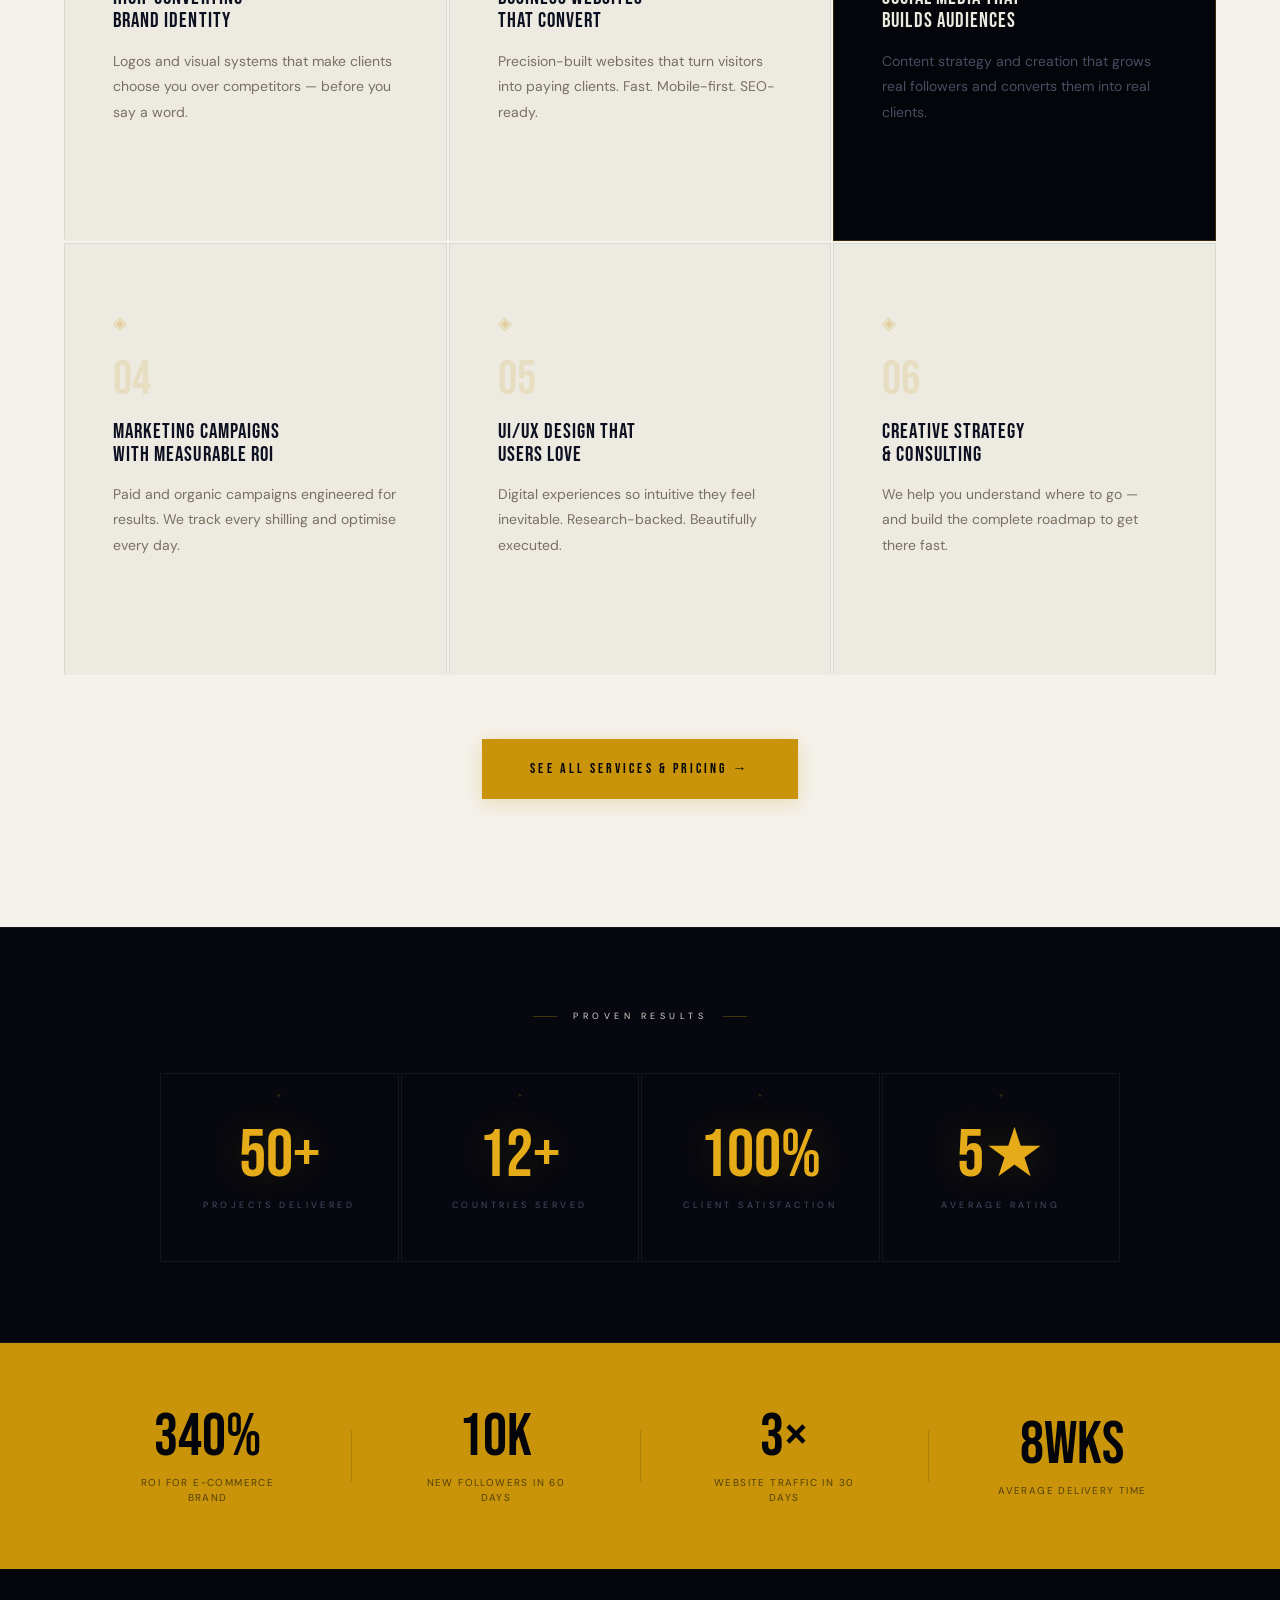
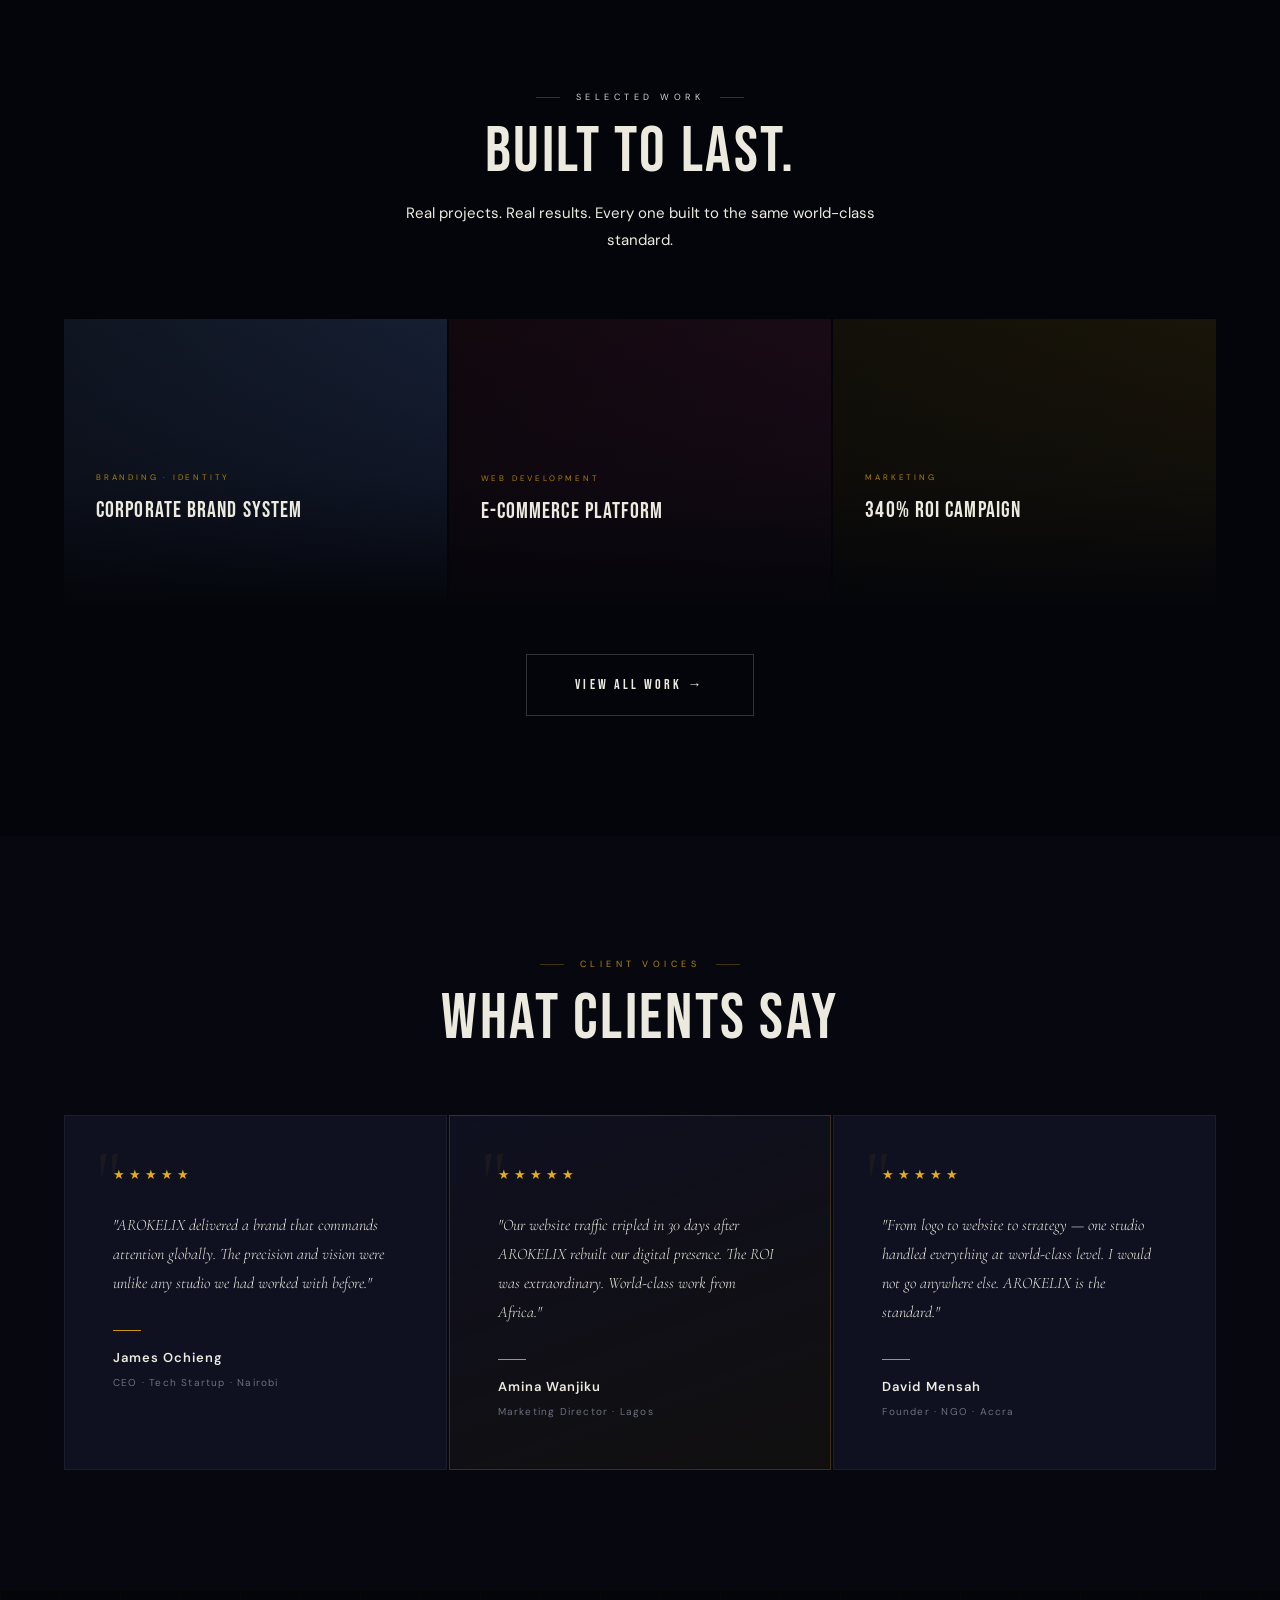
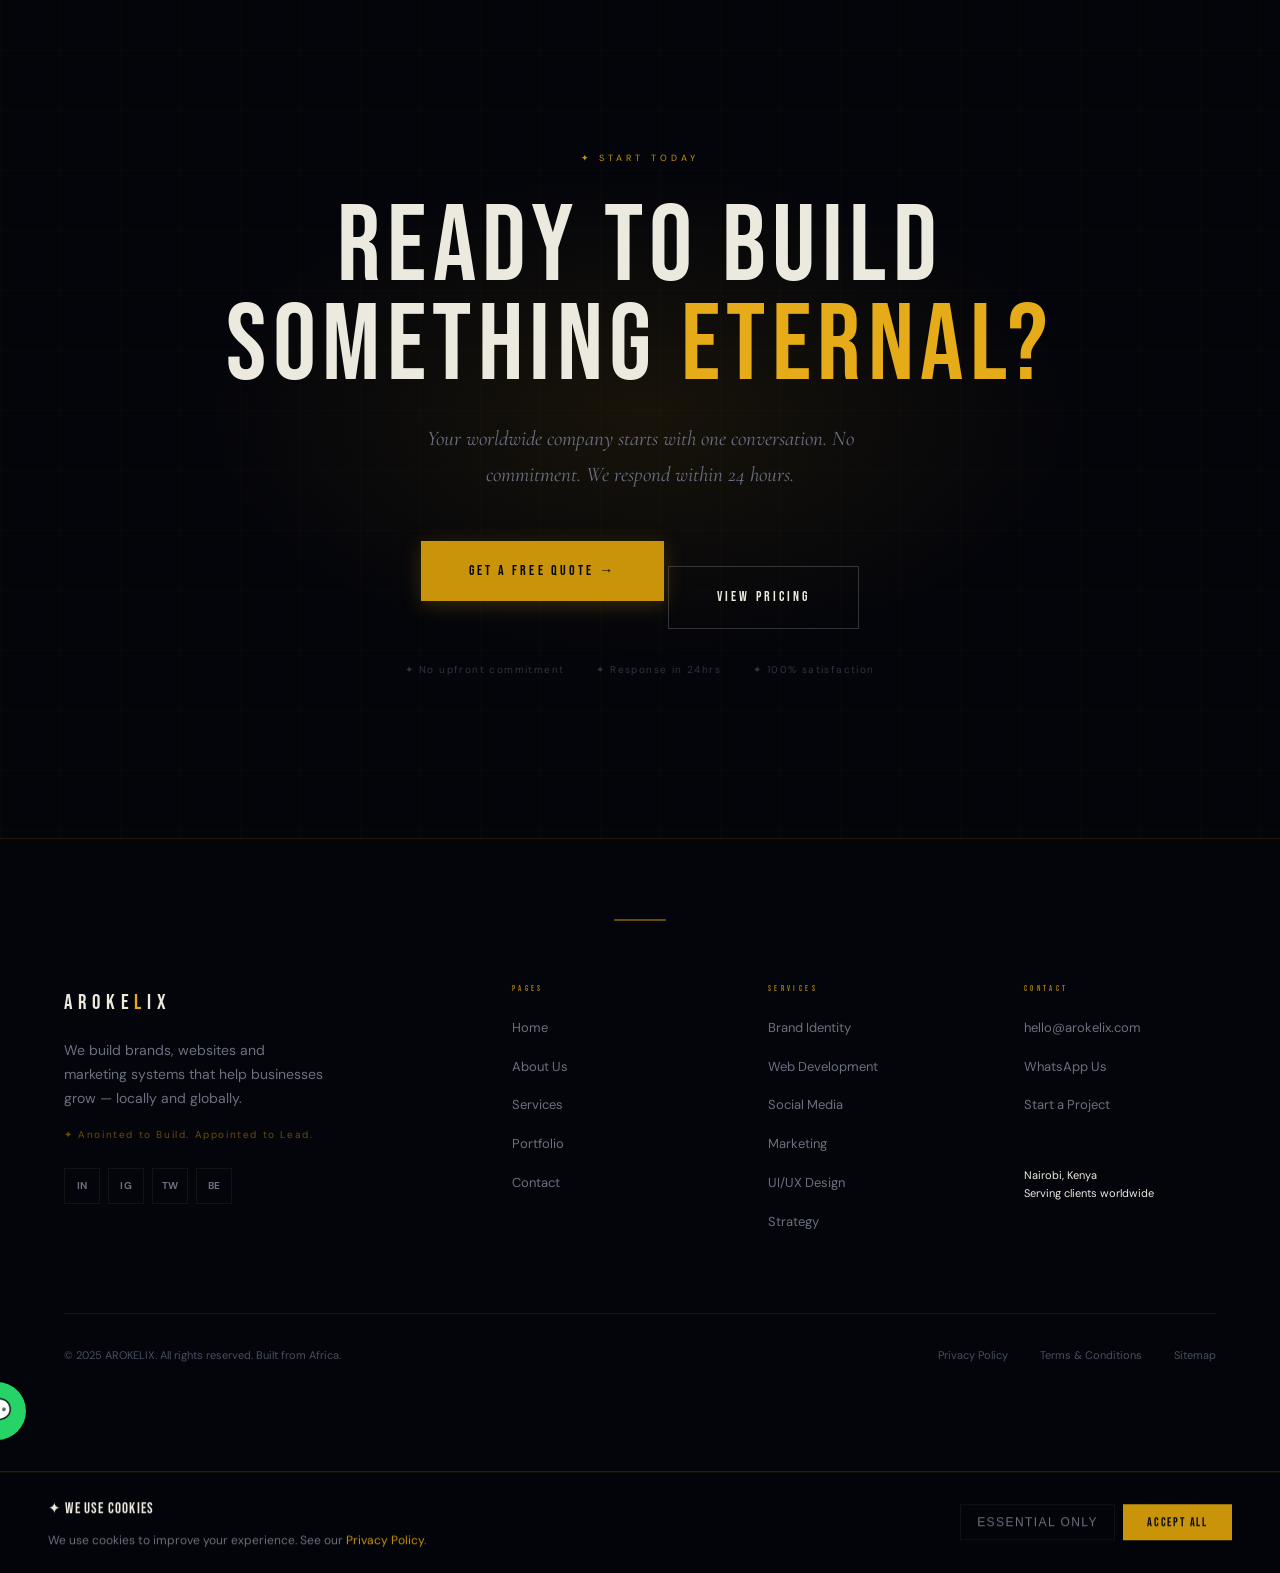
==== commit 8d5099f4: "premium upgrade" ====
--- a/index.html
+++ b/index.html
@@ -75,44 +75,80 @@
     </nav>
 
     <!-- ══ HERO ══ -->
-    <section class="hero" id="home" aria-label="Hero section">
+    <section class="hero" id="home">
+
+        <!-- Background image layer -->
+        <div class="hero-bg-img"></div>
+
         <div class="hero-content">
-            <p class="hero-eyebrow">Web Design · Brand Identity · Digital Marketing · Nairobi, Kenya</p>
+
+            <!-- Eyebrow -->
+            <div class="hero-eyebrow">
+                <span>Web Design</span>
+                <span class="hero-dot">✦</span>
+                <span>Brand Identity</span>
+                <span class="hero-dot">✦</span>
+                <span>Digital Marketing</span>
+                <span class="hero-dot">✦</span>
+                <span>Nairobi, Kenya</span>
+            </div>
+
+            <!-- Main headline -->
             <h1 class="hero-title">
-                We Build Brands<br>That <span class="gold">Win.</span>
+                We Build Brands<br>
+                That <span class="gold-text">Win.</span>
             </h1>
+
+            <!-- Sacred divider -->
             <div class="hero-sacred"></div>
-            <p class="hero-tagline">
-                High-converting websites. Powerful brand identities. Marketing systems that grow your business — built from Africa, delivered worldwide.
+
+            <!-- Sub headline -->
+            <p class="hero-sub">
+                High-converting websites. Powerful brand identities.<br>
+                Marketing that grows your business — built in Africa, delivered worldwide.
             </p>
+
+            <!-- Trust bar -->
             <div class="hero-trust">
                 <div class="hero-trust-item">
                     <div class="hero-trust-num">50+</div>
-                    <div class="hero-trust-label">Projects</div>
-                </div>
-                <div class="hero-trust-div"></div>
+                    <div class="hero-trust-lbl">Projects</div>
+                </div>
+                <div class="hero-trust-sep"></div>
                 <div class="hero-trust-item">
                     <div class="hero-trust-num">12+</div>
-                    <div class="hero-trust-label">Countries</div>
-                </div>
-                <div class="hero-trust-div"></div>
+                    <div class="hero-trust-lbl">Countries</div>
+                </div>
+                <div class="hero-trust-sep"></div>
+                <div class="hero-trust-item">
+                    <div class="hero-trust-num">100%</div>
+                    <div class="hero-trust-lbl">Satisfaction</div>
+                </div>
+                <div class="hero-trust-sep"></div>
                 <div class="hero-trust-item">
                     <div class="hero-trust-num">5★</div>
-                    <div class="hero-trust-label">Rating</div>
-                </div>
-                <div class="hero-trust-div"></div>
-                <div class="hero-trust-item">
-                    <div class="hero-trust-num">100%</div>
-                    <div class="hero-trust-label">Satisfaction</div>
-                </div>
-            </div>
-            <div class="hero-buttons">
-                <a href="contact.html" class="btn-primary">Get a Free Quote →</a>
-                <a href="portfolio.html" class="btn-secondary">View Our Work</a>
-            </div>
-            <p class="hero-note">✦ No commitment. Response within 24 hours.</p>
-        </div>
-    </section>
+                    <div class="hero-trust-lbl">Rating</div>
+                </div>
+            </div>
+
+            <!-- CTA buttons -->
+            <div class="hero-ctas">
+                <a href="contact.html" class="btn-gold">
+                    Get a Free Quote →
+                </a>
+                <a href="portfolio.html" class="btn-ghost">
+                    View Our Work
+                </a>
+            </div>
+
+            <!-- Micro trust -->
+            <p class="hero-micro">
+                ✦ No commitment required &nbsp;·&nbsp; Response within 24 hours
+            </p>
+
+        </div>
+    </section>
+    
 
     <!-- ══ MARQUEE ══ -->
     <div class="marquee-strip" aria-hidden="true">
--- a/css/style.css
+++ b/css/style.css
@@ -1,447 +1,647 @@
+/* ════════════════════════════════════════
+   AROKELIX — FINAL WORLD CLASS CSS
+   Typography · Spacing · Premium Design
+════════════════════════════════════════ */
+
+/* ── RESET ── */
 *, *::before, *::after {
     box-sizing: border-box;
     margin: 0;
     padding: 0;
 }
 
+/* ── DESIGN TOKENS ── */
 :root {
-    --void: #04050A;
-    --deep: #080B14;
-    --panel: #101525;
-    --gold: #C9940A;
-    --gold2: #E5AB18;
-    --gold3: #F5D060;
-    --ivory: #ECEADF;
-    --muted: #484E62;
-    --light-bg: #F5F2EC;
-    --light-surface: #EDEAE2;
-    --dark-text: #0C1020;
-    --muted-light: #7A7060;
-    --border-d: rgba(255,255,255,0.06);
-    --border-l: rgba(12,16,32,0.08);
-}
-
-html { scroll-behavior: smooth; }
+
+    /* === COLORS === */
+    --c-black:   #04050A;
+    --c-dark1:   #07080F;
+    --c-dark2:   #0B0C16;
+    --c-dark3:   #0F1020;
+    --c-dark4:   #13152A;
+    --c-gold:    #C9940A;
+    --c-gold2:   #E5AB18;
+    --c-gold3:   #F5D060;
+    --c-ivory:   #ECEADF;
+    --c-ivory2:  #D8D4C8;
+    --c-muted1:  #484E62;
+    --c-muted2:  #6B7080;
+    --c-light1:  #F5F2EC;
+    --c-light2:  #EDEAE2;
+    --c-light3:  #E4E0D6;
+    --c-text:    #0C1020;
+    --c-text2:   #3A3D50;
+    --c-text3:   #7A7060;
+    --c-green:   #25D366;
+    --c-red:     #E24B4A;
+    --c-success: #2D9E6B;
+
+    /* === BORDERS === */
+    --b-dark:    rgba(255,255,255,0.055);
+    --b-dark2:   rgba(255,255,255,0.1);
+    --b-gold:    rgba(201,148,10,0.25);
+    --b-gold2:   rgba(201,148,10,0.5);
+    --b-light:   rgba(12,16,32,0.08);
+    --b-light2:  rgba(12,16,32,0.14);
+
+    /* === SPACING SYSTEM === */
+    /* Every space on this site is from this scale */
+    --sp-1:  8px;
+    --sp-2:  16px;
+    --sp-3:  24px;
+    --sp-4:  32px;
+    --sp-5:  48px;
+    --sp-6:  64px;
+    --sp-7:  80px;
+    --sp-8:  96px;
+    --sp-9:  120px;
+    --sp-10: 160px;
+
+    /* === TYPOGRAPHY SCALE === */
+    --fs-xs:   9px;
+    --fs-sm:   11px;
+    --fs-base: 15px;
+    --fs-md:   17px;
+    --fs-lg:   20px;
+    --fs-xl:   24px;
+
+    /* === FONT STACKS === */
+    --ff-head: 'Bebas Neue', 'Arial Black', sans-serif;
+    --ff-body: 'DM Sans', 'Helvetica Neue', sans-serif;
+    --ff-serif: 'Cormorant Garamond', 'Georgia', serif;
+
+    /* === EASING === */
+    --ease:  cubic-bezier(0.16, 1, 0.3, 1);
+    --ease2: cubic-bezier(0.4, 0, 0.2, 1);
+
+    /* === SHADOWS === */
+    --shadow-gold: 0 8px 32px rgba(201,148,10,0.3);
+    --shadow-dark: 0 20px 60px rgba(0,0,0,0.35);
+    --shadow-card: 0 4px 24px rgba(0,0,0,0.12);
+}
+
+/* ── BASE ── */
+html {
+    scroll-behavior: smooth;
+    font-size: 16px;
+}
 
 body {
-    background: var(--void);
-    color: var(--ivory);
-    font-family: 'DM Sans', sans-serif;
+    background: var(--c-black);
+    color: var(--c-ivory);
+    font-family: var(--ff-body);
+    font-size: var(--fs-base);
+    line-height: 1.75;
     overflow-x: hidden;
-    animation: pageIn 0.5s ease both;
-}
-
+    -webkit-font-smoothing: antialiased;
+    -moz-osx-font-smoothing: grayscale;
+    text-rendering: optimizeLegibility;
+    animation: pageIn 0.5s var(--ease) both;
+}
 @keyframes pageIn {
     from { opacity: 0; transform: translateY(10px); }
-    to { opacity: 1; transform: translateY(0); }
-}
-
-::selection { background: var(--gold); color: var(--void); }
+    to   { opacity: 1; transform: translateY(0); }
+}
+
+/* ── GLOBAL ── */
+::selection { background: var(--c-gold); color: var(--c-black); }
 ::-webkit-scrollbar { width: 3px; }
-::-webkit-scrollbar-track { background: var(--void); }
-::-webkit-scrollbar-thumb { background: var(--gold); }
-
-.gold { color: var(--gold2); }
-
-/* ── PRELOADER ── */
-.preloader {
+::-webkit-scrollbar-track { background: var(--c-black); }
+::-webkit-scrollbar-thumb { background: var(--c-gold); border-radius: 2px; }
+*:focus-visible {
+    outline: 2px solid var(--c-gold);
+    outline-offset: 3px;
+    border-radius: 2px;
+}
+img {
+    max-width: 100%;
+    height: auto;
+    display: block;
+}
+a { color: inherit; transition: color 0.25s, opacity 0.25s; }
+
+/* ── TYPOGRAPHY SYSTEM ── */
+/* Rule: Bebas Neue for ALL headings. DM Sans for ALL body. Cormorant for quotes only. */
+
+h1, h2, h3, h4 {
+    font-family: var(--ff-head);
+    font-weight: 400;
+    line-height: 0.95;
+    letter-spacing: 0.04em;
+}
+h1 { font-size: clamp(56px, 11vw, 110px); }
+h2 { font-size: clamp(36px, 6vw, 66px); }
+h3 { font-size: clamp(22px, 3vw, 30px); }
+h4 { font-size: clamp(18px, 2.5vw, 22px); }
+p { font-family: var(--ff-body); line-height: 1.8; }
+
+/* Utility classes */
+.gold-text { color: var(--c-gold2); }
+.ivory-text { color: var(--c-ivory); }
+.muted-text { color: var(--c-muted2); }
+.gold { color: var(--c-gold2); }
+.mdot { color: var(--c-gold); opacity: 0.5; font-size: 8px; }
+
+/* ── SCROLL PROGRESS ── */
+.scroll-progress {
     position: fixed;
-    inset: 0;
-    background: var(--void);
+    top: 0; left: 0;
+    height: 2px;
+    background: linear-gradient(to right, var(--c-gold), var(--c-gold3));
     z-index: 99999;
-    display: flex;
-    flex-direction: column;
-    align-items: center;
-    justify-content: center;
-    gap: 20px;
-    transition: opacity 0.6s ease, visibility 0.6s ease;
-}
-.preloader.hidden {
-    opacity: 0;
-    visibility: hidden;
-    pointer-events: none;
-    display: none;
-}
-
-.preloader-logo {
-    font-family: 'Bebas Neue', sans-serif;
-    font-size: 36px;
-    letter-spacing: 0.3em;
-    color: var(--ivory);
-    animation: pulse 1.5s ease-in-out infinite;
-}
-.preloader-logo span { color: var(--gold2); }
-.preloader-bar {
-    width: 120px;
-    height: 1px;
-    background: var(--border-d);
-    position: relative;
-    overflow: hidden;
-}
-.preloader-bar::after {
-    content: '';
-    position: absolute;
-    top: 0;
-    left: -100%;
-    width: 100%;
-    height: 1px;
-    background: var(--gold);
-    animation: loadBar 1.4s ease forwards;
-}
-@keyframes loadBar { to { left: 0; } }
-@keyframes pulse {
-    0%, 100% { opacity: 1; }
-    50% { opacity: 0.3; }
+    width: 0%;
+    box-shadow: 0 0 8px rgba(201,148,10,0.6);
+    transition: width 0.08s linear;
 }
 
 /* ── COOKIE BANNER ── */
 .cookie-banner {
     position: fixed;
     bottom: 0; left: 0; right: 0;
-    z-index: 9997;
+    z-index: 9990;
     background: rgba(4,5,10,0.97);
-    border-top: 1px solid rgba(201,148,10,0.2);
+    border-top: 1px solid var(--b-gold);
     backdrop-filter: blur(20px);
-    padding: 20px 48px;
+    padding: var(--sp-3) var(--sp-5);
     display: flex;
     align-items: center;
     justify-content: space-between;
-    gap: 32px;
+    gap: var(--sp-4);
     transform: translateY(100%);
-    transition: transform 0.5s cubic-bezier(0.16,1,0.3,1);
+    transition: transform 0.5s var(--ease);
 }
 .cookie-banner.show { transform: translateY(0); }
 .cookie-title {
-    font-family: 'Bebas Neue', sans-serif;
-    font-size: 16px;
-    letter-spacing: 0.08em;
-    color: var(--ivory);
-    margin-bottom: 4px;
+    font-family: var(--ff-head);
+    font-size: 15px; letter-spacing: 0.08em;
+    color: var(--c-ivory); margin-bottom: var(--sp-1);
 }
 .cookie-desc {
-    font-size: 12px;
-    color: var(--muted);
-    line-height: 1.5;
-    max-width: 560px;
-}
-.cookie-desc a { color: var(--gold); text-decoration: none; }
-.cookie-btns { display: flex; gap: 10px; flex-shrink: 0; }
+    font-size: 12px; color: var(--c-muted2);
+    line-height: 1.5; max-width: 540px;
+}
+.cookie-desc a { color: var(--c-gold); text-decoration: none; }
+.cookie-btns { display: flex; gap: var(--sp-1); flex-shrink: 0; }
 .cookie-accept {
-    background: var(--gold);
-    color: var(--void);
-    padding: 10px 24px;
-    font-family: 'Bebas Neue', sans-serif;
-    font-size: 12px;
-    letter-spacing: 0.15em;
-    text-transform: uppercase;
-    border: none;
-    cursor: pointer;
-    transition: background 0.3s;
-}
-.cookie-accept:hover { background: var(--gold2); }
+    background: var(--c-gold); color: var(--c-black);
+    padding: 10px var(--sp-3);
+    font-family: var(--ff-head); font-size: 12px;
+    letter-spacing: 0.15em; text-transform: uppercase;
+    border: none; cursor: pointer; transition: background 0.3s;
+}
+.cookie-accept:hover { background: var(--c-gold2); }
 .cookie-decline {
-    background: transparent;
-    color: var(--muted);
-    padding: 10px 20px;
-    font-size: 12px;
-    letter-spacing: 0.12em;
-    text-transform: uppercase;
-    border: 1px solid rgba(255,255,255,0.1);
-    cursor: pointer;
+    background: transparent; color: var(--c-muted2);
+    padding: 10px var(--sp-2); font-size: 12px;
+    letter-spacing: 0.12em; text-transform: uppercase;
+    border: 1px solid var(--b-dark); cursor: pointer;
     transition: all 0.3s;
 }
-.cookie-decline:hover { color: var(--ivory); }
+.cookie-decline:hover { color: var(--c-ivory); }
 
 /* ── BACK TO TOP ── */
 .back-to-top {
     position: fixed;
-    bottom: 100px;
-    right: 32px;
-    z-index: 1000;
-    width: 44px;
-    height: 44px;
-    background: var(--gold);
-    color: var(--void);
-    border: none;
-    cursor: pointer;
-    font-size: 18px;
-    font-weight: 700;
-    display: flex;
-    align-items: center;
-    justify-content: center;
-    opacity: 0;
-    visibility: hidden;
-    transition: all 0.3s;
+    bottom: 100px; right: var(--sp-4);
+    z-index: 1001;
+    width: 44px; height: 44px;
+    background: var(--c-gold); color: var(--c-black);
+    border: none; cursor: pointer;
+    font-size: 18px; font-weight: 700;
+    display: flex; align-items: center; justify-content: center;
+    opacity: 0; visibility: hidden;
+    transition: all 0.3s var(--ease);
+    box-shadow: var(--shadow-gold);
 }
 .back-to-top.show { opacity: 1; visibility: visible; }
 .back-to-top:hover {
-    background: var(--gold2);
-    transform: translateY(-3px);
+    background: var(--c-gold2);
+    transform: translateY(-4px);
 }
 
 /* ── MOBILE MENU ── */
 .mobile-menu {
-    display: none;
-    position: fixed;
-    inset: 0;
-    background: var(--void);
-    z-index: 98;
+    display: none; position: fixed;
+    inset: 0; background: var(--c-black);
+    z-index: 99;
     flex-direction: column;
-    align-items: center;
-    justify-content: center;
-    gap: 32px;
+    align-items: center; justify-content: center;
+    gap: var(--sp-4);
 }
 .mobile-menu.open { display: flex; }
 .mobile-menu a {
-    font-family: 'Bebas Neue', sans-serif;
-    font-size: 36px;
-    letter-spacing: 0.15em;
-    color: var(--ivory);
-    text-decoration: none;
-    transition: color 0.3s;
-}
-.mobile-menu a:hover { color: var(--gold2); }
+    font-family: var(--ff-head);
+    font-size: 44px; letter-spacing: 0.1em;
+    color: var(--c-ivory); text-decoration: none;
+    transition: color 0.3s, letter-spacing 0.3s;
+    position: relative;
+}
+.mobile-menu a::after {
+    content: '';
+    position: absolute; bottom: -4px;
+    left: 0; right: 0; height: 1px;
+    background: var(--c-gold);
+    transform: scaleX(0); transform-origin: left;
+    transition: transform 0.35s var(--ease);
+}
+.mobile-menu a:hover { color: var(--c-gold2); }
+.mobile-menu a:hover::after { transform: scaleX(1); }
 
 /* ── NAVIGATION ── */
 nav {
     position: fixed;
-    top: 0; left: 0; right: 0;
-    z-index: 100;
-    height: 72px;
-    display: flex;
-    align-items: center;
+    top: 0; left: 0; right: 0; z-index: 100;
+    height: 76px;
+    display: flex; align-items: center;
     justify-content: space-between;
-    padding: 0 48px;
-    background: rgba(4,5,10,0.92);
-    backdrop-filter: blur(20px);
-    border-bottom: 1px solid rgba(201,148,10,0.1);
-    transition: height 0.3s, background 0.3s;
+    padding: 0 var(--sp-6);
+    background: rgba(4,5,10,0.88);
+    backdrop-filter: blur(24px);
+    border-bottom: 1px solid var(--b-dark);
+    transition: height 0.4s var(--ease), background 0.4s, border-color 0.4s;
+    box-shadow: 0 4px 40px rgba(0,0,0,0.3);
 }
 nav.scrolled {
-    height: 60px;
-    background: rgba(4,5,10,0.98);
+    height: 64px;
+    background: rgba(4,5,10,0.97);
+    border-bottom-color: var(--b-gold);
 }
 .nav-logo {
-    font-family: 'Bebas Neue', sans-serif;
-    font-size: 22px;
-    letter-spacing: 0.25em;
-    color: var(--ivory);
-    text-decoration: none;
-    transition: letter-spacing 0.3s;
-}
-.nav-logo:hover { letter-spacing: 0.3em; }
+    font-family: var(--ff-head);
+    font-size: 20px; letter-spacing: 0.28em;
+    color: var(--c-ivory); text-decoration: none;
+    transition: letter-spacing 0.4s var(--ease);
+}
+.nav-logo:hover { letter-spacing: 0.36em; color: var(--c-ivory); }
 .nav-links {
-    display: flex;
-    align-items: center;
-    gap: 40px;
+    display: flex; align-items: center; gap: var(--sp-5);
 }
 .nav-links a {
-    font-size: 11px;
-    letter-spacing: 0.25em;
+    font-size: var(--fs-xs); letter-spacing: 0.28em;
     text-transform: uppercase;
-    color: var(--muted);
-    text-decoration: none;
+    color: var(--c-muted2); text-decoration: none;
     transition: color 0.3s;
-    position: relative;
-    padding-bottom: 4px;
+    position: relative; padding-bottom: 4px;
 }
 .nav-links a::after {
     content: '';
-    position: absolute;
-    bottom: 0; left: 0; right: 0;
-    height: 1px;
-    background: var(--gold);
-    transform: scaleX(0);
-    transition: transform 0.3s ease;
-}
-.nav-links a:hover { color: var(--ivory); }
+    position: absolute; bottom: 0;
+    left: 0; right: 0; height: 1px;
+    background: var(--c-gold);
+    transform: scaleX(0); transform-origin: left;
+    transition: transform 0.35s var(--ease);
+}
+.nav-links a:hover { color: var(--c-ivory); }
 .nav-links a:hover::after { transform: scaleX(1); }
 .nav-cta {
-    background: var(--gold) !important;
-    color: var(--void) !important;
-    padding: 10px 24px;
+    background: var(--c-gold) !important;
+    color: var(--c-black) !important;
+    padding: 10px var(--sp-3) !important;
     font-weight: 600 !important;
+    letter-spacing: 0.15em !important;
+    transition: background 0.3s, transform 0.2s !important;
     animation: navPulse 3s ease-in-out infinite;
 }
 .nav-cta::after { display: none !important; }
+.nav-cta:hover {
+    background: var(--c-gold2) !important;
+    transform: translateY(-1px) !important;
+    color: var(--c-black) !important;
+}
 @keyframes navPulse {
     0%, 100% { box-shadow: 0 0 0 0 rgba(201,148,10,0); }
     50% { box-shadow: 0 0 0 6px rgba(201,148,10,0.15); }
 }
 .hamburger {
-    display: none;
-    flex-direction: column;
-    gap: 5px;
-    cursor: pointer;
-    padding: 4px;
+    display: none; flex-direction: column;
+    gap: 6px; cursor: pointer; padding: 4px;
 }
 .hamburger span {
-    display: block;
-    width: 24px;
-    height: 1.5px;
-    background: var(--ivory);
-    transition: all 0.3s;
-}
-
-/* ── HERO ── */
+    display: block; width: 24px; height: 1.5px;
+    background: var(--c-ivory); transition: all 0.3s;
+}
+
+/* ══════════════════════════════════════
+   HERO — THE MOST IMPORTANT SECTION
+══════════════════════════════════════ */
 .hero {
     min-height: 100vh;
-    background: var(--void);
-    display: flex;
-    align-items: center;
-    justify-content: center;
-    text-align: center;
-    padding: 120px 48px 80px;
-    position: relative;
-    overflow: hidden;
-}
+    background: var(--c-black);
+    display: flex; align-items: center;
+    justify-content: center; text-align: center;
+    padding: 120px var(--sp-6) var(--sp-7);
+    position: relative; overflow: hidden;
+}
+
+/* Hero background image with overlay */
+.hero-bg-img {
+    position: absolute; inset: 0;
+    background-image: url('images/hero-bg.jpg');
+    background-size: cover;
+    background-position: center;
+    background-repeat: no-repeat;
+    opacity: 0.06;
+    filter: grayscale(100%);
+}
+
+/* Atmospheric glow */
 .hero::before {
     content: '';
     position: absolute;
-    top: -200px; left: 50%;
+    top: -300px; left: 50%;
     transform: translateX(-50%);
-    width: 900px; height: 700px;
-    background: radial-gradient(ellipse, rgba(201,148,10,0.1) 0%, transparent 65%);
+    width: 1200px; height: 900px;
+    background: radial-gradient(
+        ellipse 65% 55% at 50% 35%,
+        rgba(201,148,10,0.14) 0%,
+        rgba(201,148,10,0.04) 45%,
+        transparent 72%
+    );
     pointer-events: none;
-}
+    animation: glowPulse 7s ease-in-out infinite;
+}
+@keyframes glowPulse {
+    0%, 100% { opacity: 0.75; }
+    50% { opacity: 1; }
+}
+
+/* Sacred grid */
 .hero::after {
     content: '';
-    position: absolute;
-    inset: 0;
+    position: absolute; inset: 0;
     background-image:
         linear-gradient(rgba(201,148,10,0.02) 1px, transparent 1px),
         linear-gradient(90deg, rgba(201,148,10,0.02) 1px, transparent 1px);
     background-size: 60px 60px;
     pointer-events: none;
 }
+
 .hero-content {
-    position: relative;
-    z-index: 2;
-    display: flex;
-    flex-direction: column;
+    position: relative; z-index: 2;
+    display: flex; flex-direction: column;
     align-items: center;
-}
+    max-width: 900px;
+    gap: 0;
+}
+
+/* Eyebrow */
 .hero-eyebrow {
-    font-size: 9px;
-    letter-spacing: 0.55em;
+    display: flex; align-items: center;
+    gap: var(--sp-2); flex-wrap: wrap;
+    justify-content: center;
+    font-size: var(--fs-xs);
+    letter-spacing: 0.45em;
     text-transform: uppercase;
-    color: var(--gold);
-    margin-bottom: 20px;
-}
+    color: var(--c-gold);
+    margin-bottom: var(--sp-4);
+    opacity: 0.85;
+    animation: fadeUp 0.8s 0.1s var(--ease) both;
+}
+.hero-dot { opacity: 0.4; font-size: 7px; }
+
+/* H1 — The money headline */
 .hero-title {
-    font-family: 'Bebas Neue', sans-serif;
-    font-size: clamp(64px, 14vw, 120px);
-    letter-spacing: 0.15em;
-    color: var(--ivory);
-    line-height: 1;
-    margin-bottom: 24px;
-}
-.hero-tagline {
-    font-family: 'Cormorant Garamond', serif;
-    font-style: italic;
-    font-weight: 300;
-    font-size: clamp(18px, 2.5vw, 24px);
-    color: var(--muted);
-    margin-bottom: 48px;
-}
-.hero-buttons {
-    display: flex;
-    gap: 20px;
-    flex-wrap: wrap;
-    justify-content: center;
-}
-.btn-primary {
-    background: var(--gold);
-    color: var(--void);
-    padding: 16px 40px;
-    font-family: 'Bebas Neue', sans-serif;
-    font-size: 14px;
-    letter-spacing: 0.2em;
-    text-decoration: none;
-    text-transform: uppercase;
-    transition: all 0.3s;
-    display: inline-block;
-    position: relative;
-    overflow: hidden;
-}
-.btn-primary::after {
+    font-family: var(--ff-head);
+    font-size: clamp(64px, 13vw, 124px);
+    letter-spacing: 0.05em;
+    line-height: 0.92;
+    margin-bottom: 0;
+    color: var(--c-ivory);
+    animation: fadeUp 0.9s 0.18s var(--ease) both;
+}
+.hero-title .gold-text {
+    background: linear-gradient(
+        135deg,
+        var(--c-gold) 0%,
+        var(--c-gold3) 50%,
+        var(--c-gold) 100%
+    );
+    background-size: 200% auto;
+    -webkit-background-clip: text;
+    -webkit-text-fill-color: transparent;
+    background-clip: text;
+    animation: fadeUp 0.9s 0.18s var(--ease) both,
+               shimmer 3.5s linear 1s infinite;
+}
+@keyframes shimmer {
+    0% { background-position: 0% center; }
+    100% { background-position: 200% center; }
+}
+
+/* Sacred divider */
+.hero-sacred {
+    width: 1px; height: 48px;
+    background: linear-gradient(to bottom, var(--c-gold), transparent);
+    margin: var(--sp-4) auto;
+    opacity: 0.4;
+    animation: fadeUp 0.8s 0.26s var(--ease) both;
+}
+
+/* Sub headline */
+.hero-sub {
+    font-family: var(--ff-serif);
+    font-style: italic; font-weight: 300;
+    font-size: clamp(17px, 2.2vw, 22px);
+    color: rgba(236,234,223,0.72);
+    line-height: 1.75;
+    max-width: 640px;
+    margin: 0 auto var(--sp-5);
+    animation: fadeUp 0.8s 0.3s var(--ease) both;
+}
+
+/* Trust bar */
+.hero-trust {
+    display: flex; align-items: center;
+    gap: 0; margin-bottom: var(--sp-5);
+    background: rgba(255,255,255,0.03);
+    border: 1px solid var(--b-dark);
+    padding: var(--sp-2) var(--sp-4);
+    width: fit-content;
+    margin-left: auto; margin-right: auto;
+    transition: border-color 0.3s;
+    animation: fadeUp 0.8s 0.36s var(--ease) both;
+}
+.hero-trust:hover { border-color: var(--b-gold); }
+.hero-trust-item { text-align: center; padding: 0 var(--sp-4); }
+.hero-trust-num {
+    font-family: var(--ff-head);
+    font-size: 26px; letter-spacing: 0.08em;
+    color: var(--c-gold2); line-height: 1; margin-bottom: 4px;
+}
+.hero-trust-lbl {
+    font-size: 8px; letter-spacing: 0.32em;
+    text-transform: uppercase; color: var(--c-muted1);
+}
+.hero-trust-sep {
+    width: 1px; height: 32px;
+    background: var(--b-dark); flex-shrink: 0;
+}
+
+/* CTA buttons */
+.hero-ctas {
+    display: flex; gap: var(--sp-2);
+    flex-wrap: wrap; justify-content: center;
+    animation: fadeUp 0.8s 0.42s var(--ease) both;
+}
+
+/* Micro trust line */
+.hero-micro {
+    font-size: 10px; color: var(--c-muted1);
+    letter-spacing: 0.14em; margin-top: var(--sp-3);
+    opacity: 0.6;
+    animation: fadeUp 0.8s 0.48s var(--ease) both;
+}
+
+/* ══════════════════════════════════════
+   BUTTON SYSTEM — PREMIUM
+══════════════════════════════════════ */
+
+/* Primary — Gold filled */
+.btn-gold, .btn-primary {
+    background: var(--c-gold);
+    color: var(--c-black);
+    padding: 18px var(--sp-5);
+    font-family: var(--ff-head);
+    font-size: 14px; letter-spacing: 0.22em;
+    text-decoration: none; text-transform: uppercase;
+    display: inline-block; position: relative;
+    overflow: hidden; cursor: pointer;
+    border: none;
+    box-shadow: 0 4px 20px rgba(201,148,10,0.25);
+    transition: background 0.35s var(--ease),
+                transform 0.3s var(--ease),
+                box-shadow 0.35s var(--ease);
+}
+.btn-gold::before, .btn-primary::before {
     content: '';
-    position: absolute;
-    top: 0; left: -100%;
-    width: 50%; height: 100%;
-    background: linear-gradient(to right, transparent, rgba(255,255,255,0.2), transparent);
+    position: absolute; top: 0; left: -100%;
+    width: 60%; height: 100%;
+    background: linear-gradient(to right,
+        transparent, rgba(255,255,255,0.2), transparent);
     transition: left 0.5s ease;
 }
-.btn-primary:hover { background: var(--gold2); transform: translateY(-2px); }
-.btn-primary:hover::after { left: 150%; }
-.btn-secondary {
+.btn-gold:hover, .btn-primary:hover {
+    background: var(--c-gold2);
+    transform: translateY(-3px);
+    box-shadow: 0 10px 36px rgba(201,148,10,0.4);
+    color: var(--c-black);
+}
+.btn-gold:hover::before, .btn-primary:hover::before { left: 150%; }
+.btn-gold:active, .btn-primary:active { transform: translateY(-1px); }
+
+/* Ghost — transparent border */
+.btn-ghost, .btn-secondary {
     background: transparent;
-    color: var(--ivory);
-    padding: 16px 40px;
-    font-family: 'Bebas Neue', sans-serif;
-    font-size: 14px;
-    letter-spacing: 0.2em;
-    text-decoration: none;
-    text-transform: uppercase;
-    border: 1px solid rgba(255,255,255,0.2);
-    transition: all 0.3s;
-    display: inline-block;
-}
-.btn-secondary:hover { border-color: var(--gold); color: var(--gold); }
+    color: var(--c-ivory);
+    padding: 18px var(--sp-5);
+    font-family: var(--ff-head);
+    font-size: 14px; letter-spacing: 0.22em;
+    text-decoration: none; text-transform: uppercase;
+    border: 1px solid rgba(255,255,255,0.18);
+    display: inline-block; cursor: pointer;
+    transition: border-color 0.35s var(--ease),
+                color 0.35s,
+                transform 0.3s var(--ease),
+                box-shadow 0.35s;
+}
+.btn-ghost:hover, .btn-secondary:hover {
+    border-color: var(--c-gold);
+    color: var(--c-gold);
+    transform: translateY(-3px);
+    box-shadow: 0 4px 20px rgba(201,148,10,0.1);
+}
+
+/* Dark outline — for light backgrounds */
+.btn-dark {
+    background: transparent;
+    color: var(--c-text);
+    padding: 17px var(--sp-5);
+    font-family: var(--ff-head);
+    font-size: 14px; letter-spacing: 0.22em;
+    text-decoration: none; text-transform: uppercase;
+    border: 1px solid rgba(12,16,32,0.2);
+    display: inline-block; cursor: pointer;
+    transition: all 0.35s var(--ease);
+}
+.btn-dark:hover {
+    border-color: var(--c-gold); color: var(--c-gold);
+    transform: translateY(-2px);
+}
 
 /* ── MARQUEE ── */
 .marquee-strip {
-    background: var(--gold);
-    padding: 14px 0;
-    overflow: hidden;
+    background: var(--c-gold);
+    padding: 14px 0; overflow: hidden;
     white-space: nowrap;
-    box-shadow: 0 4px 20px rgba(201,148,10,0.2);
+    box-shadow: 0 4px 24px rgba(201,148,10,0.2);
+    position: relative;
+}
+.marquee-strip:hover .marquee-inner {
+    animation-play-state: paused;
 }
 .marquee-inner {
-    display: inline-flex;
-    gap: 32px;
-    animation: marquee 20s linear infinite;
-    font-family: 'Bebas Neue', sans-serif;
-    font-size: 14px;
-    letter-spacing: 0.2em;
-    color: var(--void);
-    padding: 0 32px;
+    display: inline-flex; gap: var(--sp-4);
+    animation: marquee 22s linear infinite;
+    font-family: var(--ff-head);
+    font-size: 13px; letter-spacing: 0.22em;
+    color: var(--c-black); padding: 0 var(--sp-4);
 }
 @keyframes marquee {
     from { transform: translateX(0); }
-    to { transform: translateX(-50%); }
-}
-
-/* ── SERVICES ── */
+    to   { transform: translateX(-50%); }
+}
+
+/* ── SECTION LABELS ── */
+.section-eyebrow {
+    font-size: var(--fs-xs); letter-spacing: 0.5em;
+    text-transform: uppercase; color: var(--c-gold);
+    margin-bottom: var(--sp-2); opacity: 0.9;
+    display: flex; align-items: center;
+    justify-content: center; gap: var(--sp-2);
+}
+.section-eyebrow::before,
+.section-eyebrow::after {
+    content: '';
+    width: 24px; height: 1px;
+    background: var(--c-gold); opacity: 0.35;
+}
+.section-title {
+    font-family: var(--ff-head);
+    font-size: clamp(36px, 6vw, 64px);
+    letter-spacing: 0.04em; color: var(--c-text);
+    line-height: 0.98; margin-bottom: var(--sp-2);
+}
+.section-desc {
+    font-size: 15px; color: var(--c-text3);
+    max-width: 500px; margin: 0 auto; line-height: 1.82;
+}
+
+@keyframes fadeUp {
+    from { opacity: 0; transform: translateY(22px); }
+    to   { opacity: 1; transform: translateY(0); }
+}
+
+/* ── SCROLL REVEAL ── */
+.reveal {
+    opacity: 0; transform: translateY(28px);
+    transition: opacity 0.9s var(--ease), transform 0.9s var(--ease);
+}
+.reveal.visible { opacity: 1; transform: translateY(0); }
+.d1 { transition-delay: 0.08s; }
+.d2 { transition-delay: 0.16s; }
+.d3 { transition-delay: 0.24s; }
+.d4 { transition-delay: 0.32s; }
+
+/* ══════════════════════════════════════
+   SERVICES SECTION
+══════════════════════════════════════ */
 .services {
-    background: var(--light-bg);
-    padding: 100px 48px;
+    background: var(--c-light1);
+    padding: var(--sp-9) var(--sp-6);
 }
 .services-header {
     text-align: center;
-    margin-bottom: 64px;
-}
-.section-eyebrow {
-    font-size: 9px;
-    letter-spacing: 0.5em;
-    text-transform: uppercase;
-    color: var(--gold);
-    margin-bottom: 16px;
-}
-.section-title {
-    font-family: 'Bebas Neue', sans-serif;
-    font-size: clamp(36px, 6vw, 64px);
-    letter-spacing: 0.05em;
-    color: var(--dark-text);
-    line-height: 1;
-    margin-bottom: 16px;
-}
-.section-desc {
-    font-size: 15px;
-    color: var(--muted-light);
-    max-width: 480px;
-    margin: 0 auto;
-    line-height: 1.75;
+    margin-bottom: var(--sp-6);
 }
 .services-grid {
     display: grid;
@@ -449,2029 +649,770 @@
     gap: 2px;
 }
 .service-card {
-    background: var(--light-surface);
-    padding: 48px 36px;
-    border: 1px solid var(--border-l);
+    background: var(--c-light2);
+    padding: var(--sp-6) var(--sp-5);
+    border: 1px solid var(--b-light);
     border-bottom: 2px solid transparent;
-    transition: all 0.4s ease;
-    cursor: default;
+    transition: all 0.45s var(--ease);
+    cursor: default; position: relative; overflow: hidden;
+}
+.service-card::before {
+    content: '';
+    position: absolute; top: 0; left: 0; right: 0; height: 1px;
+    background: linear-gradient(to right, transparent, var(--c-gold), transparent);
+    opacity: 0; transition: opacity 0.4s;
 }
 .service-card:hover {
     background: white;
-    transform: translateY(-4px);
-    box-shadow: 0 20px 60px rgba(0,0,0,0.08);
-    border-bottom-color: var(--gold);
-}
+    transform: translateY(-6px);
+    box-shadow: var(--shadow-dark);
+    border-bottom-color: var(--c-gold);
+}
+.service-card:hover::before { opacity: 1; }
+.service-card-featured {
+    background: var(--c-black);
+    border: 1px solid var(--b-gold);
+}
+.service-card-featured:hover { background: #0A0C14; }
+.service-card-featured .service-name { color: var(--c-ivory); }
+.service-card-featured .service-desc { color: var(--c-muted1); }
+.service-badge {
+    position: absolute; top: -1px; left: var(--sp-3);
+    background: var(--c-gold); color: var(--c-black);
+    font-size: 8px; letter-spacing: 0.28em;
+    text-transform: uppercase; font-weight: 700; padding: 5px 14px;
+}
+.service-icon {
+    font-size: 18px; color: var(--c-gold); opacity: 0.3;
+    margin-bottom: var(--sp-2); display: inline-block;
+    transition: opacity 0.4s, transform 0.4s;
+}
+.service-card:hover .service-icon { opacity: 1; transform: scale(1.15) rotate(15deg); }
 .service-num {
-    font-family: 'Bebas Neue', sans-serif;
-    font-size: 44px;
-    color: rgba(201,148,10,0.2);
-    line-height: 1;
-    margin-bottom: 16px;
-}
+    font-family: var(--ff-head);
+    font-size: 48px; color: rgba(201,148,10,0.15);
+    line-height: 1; margin-bottom: var(--sp-2);
+    transition: color 0.4s;
+}
+.service-card:hover .service-num { color: rgba(201,148,10,0.35); }
 .service-name {
-    font-family: 'Bebas Neue', sans-serif;
-    font-size: 20px;
-    letter-spacing: 0.08em;
-    color: var(--dark-text);
-    margin-bottom: 12px;
+    font-family: var(--ff-head);
+    font-size: 21px; letter-spacing: 0.05em;
+    color: var(--c-text); margin-bottom: var(--sp-2);
+    line-height: 1.1;
 }
 .service-desc {
-    font-size: 13px;
-    color: var(--muted-light);
-    line-height: 1.75;
-}
+    font-size: 14px; color: var(--c-text3);
+    line-height: 1.82; margin-bottom: var(--sp-3);
+}
+.service-link {
+    display: inline-block; font-size: 10px;
+    letter-spacing: 0.22em; text-transform: uppercase;
+    color: var(--c-gold); text-decoration: none;
+    opacity: 0; transition: opacity 0.3s, letter-spacing 0.3s var(--ease);
+}
+.service-card:hover .service-link { opacity: 1; }
+.service-link:hover { letter-spacing: 0.32em; }
+.service-card-featured .service-link { color: var(--c-gold2); }
+.services-cta-row { text-align: center; margin-top: var(--sp-6); }
 
 /* ── STATS ── */
 .stats {
-    background: var(--deep);
-    padding: 100px 48px;
-    border-top: 1px solid var(--border-d);
-    border-bottom: 1px solid var(--border-d);
-}
+    background: var(--c-dark1);
+    padding: var(--sp-7);
+    border-top: 1px solid var(--b-dark);
+    border-bottom: 1px solid var(--b-dark);
+}
+.stats-eyebrow { text-align: center; margin-bottom: var(--sp-5); }
 .stats-grid {
-    display: grid;
-    grid-template-columns: repeat(4, 1fr);
-    gap: 2px;
-    max-width: 900px;
-    margin: 0 auto;
+    display: grid; grid-template-columns: repeat(4, 1fr);
+    gap: 2px; max-width: 960px; margin: 0 auto;
 }
 .stat-block {
-    padding: 40px 32px;
-    text-align: center;
-    border: 1px solid var(--border-d);
-    transition: background 0.3s;
-    cursor: default;
-}
-.stat-block:hover { background: rgba(201,148,10,0.04); }
+    padding: var(--sp-5) var(--sp-4); text-align: center;
+    border: 1px solid var(--b-dark);
+    transition: all 0.4s var(--ease); cursor: default;
+    position: relative;
+}
+.stat-block::before {
+    content: '✦';
+    position: absolute; top: 16px; left: 50%;
+    transform: translateX(-50%);
+    font-size: 7px; color: var(--c-gold); opacity: 0.22;
+}
+.stat-block:hover {
+    background: rgba(201,148,10,0.04);
+    border-color: var(--b-gold);
+    transform: translateY(-2px);
+}
 .stat-num {
-    font-family: 'Bebas Neue', sans-serif;
-    font-size: clamp(40px, 6vw, 60px);
-    color: var(--gold2);
-    line-height: 1;
-    margin-bottom: 10px;
+    font-family: var(--ff-head);
+    font-size: clamp(44px, 7vw, 68px);
+    color: var(--c-gold2); line-height: 1;
+    margin-bottom: var(--sp-1);
     transition: color 0.3s, transform 0.3s;
+    text-shadow: 0 0 40px rgba(201,148,10,0.2);
 }
 .stat-block:hover .stat-num {
-    color: var(--gold3);
-    transform: scale(1.08);
+    color: var(--c-gold3); transform: scale(1.06);
+    text-shadow: 0 0 40px rgba(201,148,10,0.45);
 }
 .stat-label {
-    font-size: 10px;
-    letter-spacing: 0.3em;
-    text-transform: uppercase;
-    color: var(--muted);
-}
+    font-size: 9px; letter-spacing: 0.38em;
+    text-transform: uppercase; color: var(--c-muted1);
+}
+
+/* ── CASE STRIP ── */
+.case-strip {
+    background: var(--c-gold); padding: var(--sp-6);
+}
+.case-strip-inner {
+    display: flex; align-items: center;
+    justify-content: center; gap: 0; flex-wrap: wrap;
+}
+.case-item {
+    text-align: center; padding: 0 var(--sp-6); flex: 1; min-width: 130px;
+}
+.case-num {
+    font-family: var(--ff-head);
+    font-size: clamp(36px, 6vw, 60px);
+    color: var(--c-black); line-height: 1; margin-bottom: var(--sp-1);
+}
+.case-label {
+    font-size: 10px; color: rgba(4,5,10,0.6);
+    letter-spacing: 0.14em; text-transform: uppercase; line-height: 1.5;
+}
+.case-divider {
+    width: 1px; height: 52px;
+    background: rgba(4,5,10,0.15); flex-shrink: 0;
+}
+
+/* ── PORTFOLIO TEASER ── */
+.port-teaser {
+    background: var(--c-black); padding: var(--sp-9) var(--sp-6);
+}
+.port-teaser-header { text-align: center; margin-bottom: var(--sp-6); }
+.port-teaser-grid {
+    display: grid; grid-template-columns: repeat(3, 1fr); gap: 2px;
+}
+.pt-item {
+    position: relative; overflow: hidden; aspect-ratio: 4/3;
+    cursor: pointer; transition: transform 0.5s var(--ease);
+}
+.pt-item:hover { transform: scale(0.98); }
+.pt-item:hover .pt-overlay { opacity: 0.35; }
+.pt-item:hover .pt-link { opacity: 1; transform: translateY(0); }
+.pt-bg-1 { background: linear-gradient(135deg, #0F1520, #1A2540); }
+.pt-bg-2 { background: linear-gradient(135deg, #12080E, #1E0D1C); }
+.pt-bg-3 { background: linear-gradient(135deg, #121008, #1E180A); }
+.pt-overlay {
+    position: absolute; inset: 0;
+    background: linear-gradient(to top,
+        rgba(4,5,10,0.98) 0%,
+        rgba(4,5,10,0.42) 45%, transparent 100%);
+    transition: opacity 0.4s;
+}
+.pt-info {
+    position: absolute; bottom: 0; left: 0; right: 0;
+    padding: var(--sp-4) var(--sp-4); z-index: 2;
+}
+.pt-cat {
+    font-size: 8px; letter-spacing: 0.35em; text-transform: uppercase;
+    color: var(--c-gold); margin-bottom: var(--sp-1); opacity: 0.85;
+}
+.pt-name {
+    font-family: var(--ff-head); font-size: 22px;
+    letter-spacing: 0.05em; color: var(--c-ivory); margin-bottom: var(--sp-2);
+}
+.pt-link {
+    font-size: 9px; letter-spacing: 0.25em; text-transform: uppercase;
+    color: var(--c-gold); text-decoration: none;
+    opacity: 0; transform: translateY(8px);
+    transition: all 0.35s var(--ease); display: inline-block;
+    border-bottom: 1px solid rgba(201,148,10,0.4); padding-bottom: 2px;
+}
+
+/* Image-based portfolio items */
+.pt-item-img {
+    position: relative; overflow: hidden;
+    aspect-ratio: 4/3; cursor: pointer;
+    transition: transform 0.5s var(--ease);
+}
+.pt-item-img:hover { transform: scale(0.98); }
+.pt-item-img img {
+    width: 100%; height: 100%;
+    object-fit: cover;
+    transition: transform 0.6s var(--ease);
+    filter: grayscale(20%);
+}
+.pt-item-img:hover img {
+    transform: scale(1.06);
+    filter: grayscale(0%);
+}
+.pt-item-img:hover .pt-overlay { opacity: 0.35; }
+.pt-item-img:hover .pt-link { opacity: 1; transform: translateY(0); }
+
+/* ── TESTIMONIALS ── */
+.home-testi {
+    background: var(--c-dark1); padding: var(--sp-9) var(--sp-6);
+}
+.home-testi-header { text-align: center; margin-bottom: var(--sp-6); }
+.home-testi-grid {
+    display: grid; grid-template-columns: repeat(3, 1fr); gap: 2px;
+}
+.home-testi-card {
+    background: var(--c-dark3); border: 1px solid var(--b-dark);
+    padding: var(--sp-5) var(--sp-5);
+    transition: all 0.45s var(--ease); cursor: default; position: relative;
+}
+.home-testi-card::before {
+    content: '"'; position: absolute;
+    top: var(--sp-3); left: var(--sp-4);
+    font-family: var(--ff-serif); font-size: 80px;
+    color: var(--c-gold); opacity: 0.07;
+    line-height: 1; pointer-events: none;
+}
+.home-testi-card:hover {
+    border-color: var(--b-gold); transform: translateY(-5px);
+    box-shadow: var(--shadow-dark);
+}
+.htc-featured {
+    border-color: var(--b-gold);
+    background: linear-gradient(160deg, var(--c-dark3), rgba(201,148,10,0.05));
+}
+.htc-stars { color: var(--c-gold2); font-size: 13px; letter-spacing: 4px; margin-bottom: var(--sp-3); }
+.htc-quote {
+    font-family: var(--ff-serif); font-style: italic; font-weight: 300;
+    font-size: 16px; color: var(--c-ivory); line-height: 1.82; margin-bottom: var(--sp-4);
+}
+.htc-divider {
+    width: 28px; height: 1px; background: var(--c-gold); margin-bottom: var(--sp-2);
+}
+.htc-author { font-size: 13px; font-weight: 600; color: var(--c-ivory); letter-spacing: 0.08em; margin-bottom: 4px; }
+.htc-role { font-size: 10px; color: var(--c-muted2); letter-spacing: 0.12em; }
+
+/* ── HOME CTA ── */
+.home-cta {
+    background: var(--c-black); padding: var(--sp-10) var(--sp-6);
+    text-align: center; position: relative; overflow: hidden;
+}
+.home-cta::before {
+    content: '';
+    position: absolute; top: 50%; left: 50%;
+    transform: translate(-50%, -50%);
+    width: 900px; height: 500px;
+    background: radial-gradient(ellipse, rgba(201,148,10,0.1) 0%, transparent 68%);
+    pointer-events: none; animation: glowPulse 8s ease-in-out infinite;
+}
+.home-cta::after {
+    content: '';
+    position: absolute; inset: 0;
+    background-image:
+        linear-gradient(rgba(201,148,10,0.018) 1px, transparent 1px),
+        linear-gradient(90deg, rgba(201,148,10,0.018) 1px, transparent 1px);
+    background-size: 60px 60px; pointer-events: none;
+}
+.home-cta-inner { position: relative; z-index: 2; }
+.home-cta-title {
+    font-family: var(--ff-head);
+    font-size: clamp(52px, 11vw, 108px);
+    letter-spacing: 0.06em; color: var(--c-ivory);
+    line-height: 0.92; margin: var(--sp-3) 0;
+}
+.home-cta-title span { color: var(--c-gold2); }
+.home-cta-sub {
+    font-family: var(--ff-serif); font-style: italic;
+    font-size: clamp(17px, 2vw, 21px); color: var(--c-muted2);
+    max-width: 480px; margin: 0 auto; line-height: 1.72;
+}
+.cta-trust {
+    display: flex; gap: var(--sp-4); justify-content: center;
+    margin-top: var(--sp-4); flex-wrap: wrap;
+}
+.cta-trust span { font-size: 10px; letter-spacing: 0.14em; color: var(--c-muted1); opacity: 0.65; }
 
 /* ── FOOTER ── */
 footer {
-    background: var(--void);
-    border-top: 1px solid rgba(201,148,10,0.15);
-    padding: 60px 48px 40px;
+    background: var(--c-black);
+    border-top: 1px solid rgba(201,148,10,0.14);
+    padding: var(--sp-7) var(--sp-6) var(--sp-5);
+}
+footer::before {
+    content: '';
+    display: block; width: 52px; height: 2px;
+    background: var(--c-gold); margin: 0 auto var(--sp-6); opacity: 0.5;
 }
 .footer-inner {
-    display: grid;
-    grid-template-columns: 2fr 1fr 1fr 1fr;
-    gap: 48px;
-    margin-bottom: 60px;
+    display: grid; grid-template-columns: 2fr 1fr 1fr 1fr;
+    gap: var(--sp-6); margin-bottom: var(--sp-6);
 }
 .footer-logo {
-    font-family: 'Bebas Neue', sans-serif;
-    font-size: 24px;
-    letter-spacing: 0.25em;
-    color: var(--ivory);
-    margin-bottom: 16px;
-    display: inline-block;
-    transition: letter-spacing 0.4s ease;
-    cursor: default;
-}
-.footer-logo:hover { letter-spacing: 0.4em; }
+    font-family: var(--ff-head); font-size: 21px;
+    letter-spacing: 0.28em; color: var(--c-ivory);
+    margin-bottom: var(--sp-2); display: inline-block;
+    transition: letter-spacing 0.4s var(--ease); cursor: default;
+}
+.footer-logo:hover { letter-spacing: 0.38em; }
 .footer-tagline {
-    font-family: 'Cormorant Garamond', serif;
-    font-style: italic;
-    font-size: 14px;
-    color: var(--muted);
-    line-height: 1.6;
-    margin-bottom: 10px;
+    font-size: 14px; color: var(--c-muted2);
+    line-height: 1.72; margin-bottom: var(--sp-2); max-width: 260px;
 }
 .footer-verse {
-    font-size: 10px;
-    letter-spacing: 0.15em;
-    color: var(--gold);
-    opacity: 0.5;
-}
+    font-size: 10px; letter-spacing: 0.16em;
+    color: var(--c-gold); opacity: 0.5;
+    transition: opacity 0.3s, text-shadow 0.3s; cursor: default;
+}
+.footer-verse:hover { opacity: 0.9; text-shadow: 0 0 20px rgba(201,148,10,0.4); }
+.footer-social { display: flex; gap: var(--sp-1); margin-top: var(--sp-3); }
+.footer-social a {
+    width: 36px; height: 36px; border: 1px solid var(--b-dark);
+    display: flex; align-items: center; justify-content: center;
+    color: var(--c-muted2); text-decoration: none;
+    font-size: 10px; font-weight: 700; letter-spacing: 0.05em; text-transform: uppercase;
+    transition: all 0.3s;
+}
+.footer-social a:hover { border-color: var(--c-gold); color: var(--c-gold); transform: translateY(-2px); }
 .footer-col h4 {
-    font-size: 9px;
-    letter-spacing: 0.4em;
-    text-transform: uppercase;
-    color: var(--gold);
-    margin-bottom: 20px;
-    opacity: 0.8;
+    font-size: 8px; letter-spacing: 0.42em; text-transform: uppercase;
+    color: var(--c-gold); margin-bottom: var(--sp-3); opacity: 0.8;
 }
 .footer-col a {
-    display: block;
-    font-size: 13px;
-    color: var(--muted);
-    text-decoration: none;
-    margin-bottom: 10px;
-    transition: color 0.3s;
-}
-.footer-col a:hover { color: var(--ivory); }
+    display: block; font-size: 13px;
+    color: var(--c-muted2); text-decoration: none;
+    margin-bottom: var(--sp-2); transition: color 0.3s;
+}
+.footer-col a:hover { color: var(--c-ivory); }
 .footer-bottom {
-    display: flex;
-    justify-content: space-between;
-    align-items: center;
-    border-top: 1px solid var(--border-d);
-    padding-top: 28px;
-}
-.footer-copy { font-size: 11px; color: var(--muted); }
-.footer-links { display: flex; gap: 24px; }
-.footer-links a {
-    font-size: 11px;
-    color: var(--muted);
-    text-decoration: none;
-    transition: color 0.3s;
-}
-.footer-links a:hover { color: var(--gold); }
+    display: flex; justify-content: space-between; align-items: center;
+    border-top: 1px solid var(--b-dark); padding-top: var(--sp-4);
+}
+.footer-copy { font-size: 11px; color: var(--c-muted1); }
+.footer-links { display: flex; gap: var(--sp-4); }
+.footer-links a { font-size: 11px; color: var(--c-muted1); text-decoration: none; transition: color 0.3s; }
+.footer-links a:hover { color: var(--c-gold); }
 
 /* ── WHATSAPP ── */
 .whatsapp-btn {
-    position: fixed;
-    bottom: 32px; right: 32px;
-    z-index: 1000;
-    width: 56px; height: 56px;
-    background: #25D366;
-    border-radius: 50%;
-    display: flex;
-    align-items: center;
-    justify-content: center;
-    font-size: 24px;
-    text-decoration: none;
-    box-shadow: 0 4px 20px rgba(37,211,102,0.4);
-    transition: transform 0.3s;
-    animation: waPulse 2s ease-in-out infinite;
+    position: fixed; bottom: var(--sp-4); right: var(--sp-4);
+    z-index: 1002;
+    width: 58px; height: 58px;
+    background: var(--c-green); border-radius: 50%;
+    display: flex; align-items: center; justify-content: center;
+    font-size: 24px; text-decoration: none;
+    transition: transform 0.35s var(--ease), box-shadow 0.35s;
+    animation: waPulse 2.5s ease-in-out infinite;
+    position: relative;
 }
 @keyframes waPulse {
     0%, 100% { box-shadow: 0 4px 20px rgba(37,211,102,0.4); }
-    50% { box-shadow: 0 4px 40px rgba(37,211,102,0.7); }
-}
-.whatsapp-btn:hover { transform: scale(1.1); }
-
-/* ── SCROLL REVEAL ── */
-.reveal {
-    opacity: 0;
-    transform: translateY(28px);
-    transition: opacity 0.8s ease, transform 0.8s ease;
-}
-.reveal.visible {
-    opacity: 1;
-    transform: translateY(0);
-}
-
-/* ── PAGE HERO ── */
+    50% { box-shadow: 0 4px 40px rgba(37,211,102,0.65), 0 0 0 8px rgba(37,211,102,0.08); }
+}
+.whatsapp-btn:hover {
+    transform: scale(1.12) translateY(-4px);
+    box-shadow: 0 8px 32px rgba(37,211,102,0.55);
+}
+.whatsapp-btn::before {
+    content: 'Chat With Us';
+    position: absolute; right: 68px; top: 50%;
+    transform: translateY(-50%);
+    background: var(--c-black); color: var(--c-ivory);
+    font-family: var(--ff-body); font-size: 11px; letter-spacing: 0.1em;
+    padding: 7px 14px; border: 1px solid var(--b-dark);
+    white-space: nowrap; opacity: 0; transition: opacity 0.3s;
+    pointer-events: none; border-radius: 2px;
+}
+.whatsapp-btn:hover::before { opacity: 1; }
+
+/* ══════════════════════════════════════
+   OTHER PAGES
+══════════════════════════════════════ */
+
+/* Page hero */
 .page-hero {
-    background: var(--void);
-    padding: 160px 48px 100px;
-    max-width: 780px;
-    position: relative;
+    background: var(--c-black);
+    padding: var(--sp-10) var(--sp-5) var(--sp-7);
+    position: relative; overflow: hidden; max-width: 820px;
 }
 .page-hero::before {
     content: '';
-    position: absolute;
-    top: 0; left: 0; right: 0; bottom: 0;
+    position: absolute; inset: 0;
     background-image:
         linear-gradient(rgba(201,148,10,0.02) 1px, transparent 1px),
         linear-gradient(90deg, rgba(201,148,10,0.02) 1px, transparent 1px);
-    background-size: 60px 60px;
-    pointer-events: none;
+    background-size: 60px 60px; pointer-events: none;
 }
 .page-title {
-    font-family: 'Bebas Neue', sans-serif;
-    font-size: clamp(48px, 8vw, 88px);
-    color: var(--ivory);
-    letter-spacing: 0.06em;
-    line-height: 1;
-    margin-bottom: 24px;
-    position: relative;
-    z-index: 1;
+    font-family: var(--ff-head);
+    font-size: clamp(52px, 9vw, 92px);
+    color: var(--c-ivory); letter-spacing: 0.05em;
+    line-height: 0.95; margin-bottom: var(--sp-3);
+    position: relative; z-index: 1;
 }
 .page-intro {
-    font-family: 'Cormorant Garamond', serif;
-    font-style: italic;
-    font-size: clamp(16px, 2vw, 20px);
-    color: var(--muted);
-    line-height: 1.75;
-    position: relative;
-    z-index: 1;
-}
-
-/* ── FOUNDER ── */
-.founder {
-    background: var(--light-bg);
-    padding: 100px 48px;
-}
+    font-family: var(--ff-serif); font-style: italic; font-weight: 300;
+    font-size: clamp(17px, 2.2vw, 21px);
+    color: var(--c-muted2); line-height: 1.78;
+    position: relative; z-index: 1;
+}
+
+/* About page */
+.founder { background: var(--c-light1); padding: var(--sp-7) var(--sp-6); }
 .founder-name {
-    font-family: 'Bebas Neue', sans-serif;
-    font-size: clamp(36px, 5vw, 56px);
-    letter-spacing: 0.06em;
-    color: var(--dark-text);
-    margin-bottom: 8px;
-    margin-top: 12px;
+    font-family: var(--ff-head); font-size: clamp(36px, 5vw, 56px);
+    letter-spacing: 0.06em; color: var(--c-text);
+    margin-bottom: var(--sp-1); margin-top: var(--sp-2);
 }
 .founder-title {
-    font-size: 11px;
-    letter-spacing: 0.3em;
-    text-transform: uppercase;
-    color: var(--muted-light);
-    margin-bottom: 24px;
+    font-size: 10px; letter-spacing: 0.3em; text-transform: uppercase;
+    color: var(--c-text3); margin-bottom: var(--sp-3);
 }
 .founder-bio {
-    font-size: 15px;
-    color: var(--muted-light);
-    line-height: 1.8;
-    max-width: 620px;
-    margin-bottom: 24px;
-}
-.founder-skills {
-    display: flex;
-    flex-wrap: wrap;
-    gap: 8px;
-    margin-bottom: 28px;
-}
+    font-size: 15px; color: var(--c-text3);
+    line-height: 1.85; max-width: 640px; margin-bottom: var(--sp-3);
+}
+.founder-skills { display: flex; flex-wrap: wrap; gap: var(--sp-1); margin-bottom: var(--sp-4); }
 .skill-tag {
-    font-size: 9px;
-    letter-spacing: 0.2em;
-    text-transform: uppercase;
-    color: var(--gold);
-    border: 1px solid rgba(201,148,10,0.3);
-    padding: 6px 14px;
-    transition: all 0.3s;
-}
-.skill-tag:hover {
-    background: var(--gold);
-    color: var(--void);
-}
+    font-size: 9px; letter-spacing: 0.2em; text-transform: uppercase;
+    color: var(--c-gold); border: 1px solid var(--b-gold);
+    padding: 6px var(--sp-2); transition: all 0.3s; cursor: default;
+}
+.skill-tag:hover { background: var(--c-gold); color: var(--c-black); }
 .founder-verse {
-    font-family: 'Cormorant Garamond', serif;
-    font-style: italic;
-    font-size: 16px;
-    color: var(--dark-text);
-    border-left: 2px solid var(--gold);
-    padding-left: 20px;
-    line-height: 1.65;
-    max-width: 560px;
-}
-
-/* ── MISSION ── */
-.mission {
-    background: var(--deep);
-    padding: 100px 48px;
-}
-.mission-inner {
-    display: grid;
-    grid-template-columns: 1fr 1fr;
-    gap: 80px;
-    align-items: start;
-}
+    font-family: var(--ff-serif); font-style: italic; font-size: 16px;
+    color: var(--c-text); border-left: 2px solid var(--c-gold);
+    padding-left: var(--sp-3); line-height: 1.7; max-width: 580px;
+}
+
+.mission { background: var(--c-dark1); padding: var(--sp-7) var(--sp-6); }
+.mission-inner { display: grid; grid-template-columns: 1fr 1fr; gap: var(--sp-7); align-items: start; }
 .mission-item {
-    display: flex;
-    gap: 20px;
-    padding-bottom: 32px;
-    border-bottom: 1px solid var(--border-d);
-    margin-bottom: 8px;
+    display: flex; gap: var(--sp-3); padding-bottom: var(--sp-4);
+    border-bottom: 1px solid var(--b-dark); margin-bottom: var(--sp-1);
 }
 .mission-item:last-child { border-bottom: none; padding-bottom: 0; }
-.mission-num {
-    font-family: 'Bebas Neue', sans-serif;
-    font-size: 28px;
-    color: rgba(201,148,10,0.3);
-    min-width: 32px;
-    padding-top: 2px;
-}
-.mission-text h4 {
-    font-size: 12px;
-    font-weight: 600;
-    letter-spacing: 0.15em;
-    text-transform: uppercase;
-    color: var(--ivory);
-    margin-bottom: 8px;
-}
-.mission-text p {
-    font-size: 13px;
-    color: var(--muted);
-    line-height: 1.7;
-}
-
-/* ── BIBLICAL ── */
-.biblical {
-    background: var(--void);
-    padding: 100px 48px;
-    text-align: center;
-}
-.biblical-grid {
-    display: grid;
-    grid-template-columns: repeat(3, 1fr);
-    gap: 2px;
-    margin-top: 56px;
-}
+.mission-num { font-family: var(--ff-head); font-size: 28px; color: rgba(201,148,10,0.28); min-width: 32px; padding-top: 2px; }
+.mission-text h4 { font-family: var(--ff-body); font-size: 11px; font-weight: 600; letter-spacing: 0.16em; text-transform: uppercase; color: var(--c-ivory); margin-bottom: var(--sp-1); }
+.mission-text p { font-size: 13px; color: var(--c-muted1); line-height: 1.75; }
+
+.biblical { background: var(--c-black); padding: var(--sp-7) var(--sp-6); text-align: center; }
+.biblical-grid { display: grid; grid-template-columns: repeat(3, 1fr); gap: 2px; margin-top: var(--sp-6); }
 .biblical-block {
-    padding: 40px 28px;
-    border: 1px solid var(--border-d);
-    transition: background 0.3s;
-    cursor: default;
-}
-.biblical-block:hover { background: rgba(201,148,10,0.04); }
-.bib-part {
-    font-family: 'Bebas Neue', sans-serif;
-    font-size: 40px;
-    letter-spacing: 0.1em;
-    color: var(--gold2);
-    margin-bottom: 10px;
-}
-.bib-root {
-    font-size: 10px;
-    letter-spacing: 0.25em;
-    text-transform: uppercase;
-    color: var(--gold);
-    opacity: 0.7;
-    margin-bottom: 12px;
-}
-.bib-meaning {
-    font-size: 13px;
-    color: var(--muted);
-    line-height: 1.75;
-}
-
-/* ── ABOUT CTA ── */
-.about-cta {
-    background: var(--light-bg);
-    padding: 100px 48px;
-    text-align: center;
-}
-.btn-dark {
-    background: transparent;
-    color: var(--dark-text);
-    padding: 16px 40px;
-    font-family: 'Bebas Neue', sans-serif;
-    font-size: 14px;
-    letter-spacing: 0.2em;
-    text-decoration: none;
-    text-transform: uppercase;
-    border: 1px solid rgba(12,16,32,0.2);
-    transition: all 0.3s;
-    display: inline-block;
-}
-.btn-dark:hover { border-color: var(--gold); color: var(--gold); }
-
-/* ── SERVICES FULL LIST ── */
-.services-full {
-    background: var(--light-bg);
-    padding: 80px 48px;
-}
+    padding: var(--sp-5) var(--sp-4); border: 1px solid var(--b-dark);
+    transition: all 0.4s var(--ease); cursor: default;
+}
+.biblical-block:hover {
+    background: rgba(201,148,10,0.04); border-color: var(--b-gold); transform: translateY(-3px);
+}
+.bib-part { font-family: var(--ff-head); font-size: 44px; letter-spacing: 0.1em; color: var(--c-gold2); margin-bottom: var(--sp-1); }
+.bib-root { font-size: 9px; letter-spacing: 0.28em; text-transform: uppercase; color: var(--c-gold); opacity: 0.7; margin-bottom: var(--sp-2); }
+.bib-meaning { font-size: 13px; color: var(--c-muted1); line-height: 1.8; }
+
+.about-cta { background: var(--c-light1); padding: var(--sp-7) var(--sp-6); text-align: center; }
+
+/* Services page */
+.services-full { background: var(--c-light1); padding: var(--sp-7) var(--sp-6); }
 .service-row {
-    display: grid;
-    grid-template-columns: 80px 1fr auto;
-    gap: 0;
-    align-items: center;
-    background: var(--light-surface);
-    border: 1px solid var(--border-l);
-    margin-bottom: 2px;
-    padding: 36px 40px;
-    transition: all 0.3s ease;
-}
-.service-row:hover {
-    background: white;
-    transform: translateY(-2px);
-    box-shadow: 0 10px 40px rgba(0,0,0,0.06);
-}
-.srv-num {
-    font-family: 'Bebas Neue', sans-serif;
-    font-size: 32px;
-    color: rgba(201,148,10,0.25);
-    letter-spacing: 0.1em;
-}
-.srv-name {
-    font-family: 'Bebas Neue', sans-serif;
-    font-size: 22px;
-    letter-spacing: 0.06em;
-    color: var(--dark-text);
-    margin-bottom: 8px;
-}
-.srv-desc {
-    font-size: 13px;
-    color: var(--muted-light);
-    line-height: 1.7;
-    max-width: 480px;
-    margin-bottom: 14px;
-}
+    display: grid; grid-template-columns: 80px 1fr auto;
+    background: var(--c-light2); border: 1px solid var(--b-light);
+    margin-bottom: 2px; padding: var(--sp-4) var(--sp-5);
+    transition: all 0.4s var(--ease); align-items: center;
+}
+.service-row:hover { background: white; transform: translateY(-2px); box-shadow: var(--shadow-card); }
+.srv-num { font-family: var(--ff-head); font-size: 30px; color: rgba(201,148,10,0.22); letter-spacing: 0.1em; }
+.srv-name { font-family: var(--ff-head); font-size: 22px; letter-spacing: 0.06em; color: var(--c-text); margin-bottom: var(--sp-1); }
+.srv-desc { font-size: 13px; color: var(--c-text3); line-height: 1.75; max-width: 500px; margin-bottom: var(--sp-2); }
 .srv-tags { display: flex; flex-wrap: wrap; gap: 6px; }
-.srv-tag {
-    font-size: 9px;
-    letter-spacing: 0.2em;
-    text-transform: uppercase;
-    color: var(--gold);
-    border: 1px solid rgba(201,148,10,0.25);
-    padding: 4px 10px;
-}
-.srv-price {
-    font-family: 'Bebas Neue', sans-serif;
-    font-size: 20px;
-    letter-spacing: 0.08em;
-    color: var(--gold);
-    white-space: nowrap;
-    padding-left: 32px;
-}
-
-/* ── PROCESS ── */
-.process {
-    background: var(--deep);
-    padding: 100px 48px;
-}
-.process-header {
-    text-align: center;
-    margin-bottom: 64px;
-}
-.process-steps {
-    display: grid;
-    grid-template-columns: repeat(5, 1fr);
-    gap: 2px;
-}
+.srv-tag { font-size: 8px; letter-spacing: 0.22em; text-transform: uppercase; color: var(--c-gold); border: 1px solid var(--b-gold); padding: 4px 10px; }
+.srv-price { font-family: var(--ff-head); font-size: 20px; letter-spacing: 0.08em; color: var(--c-gold); white-space: nowrap; padding-left: var(--sp-4); align-self: center; }
+
+.process { background: var(--c-dark1); padding: var(--sp-7) var(--sp-6); }
+.process-header { text-align: center; margin-bottom: var(--sp-6); }
+.process-steps { display: grid; grid-template-columns: repeat(5, 1fr); gap: 2px; }
 .process-step {
-    padding: 36px 24px;
-    border: 1px solid var(--border-d);
-    text-align: center;
-    transition: background 0.3s;
-    cursor: default;
-}
-.process-step:hover { background: rgba(201,148,10,0.04); }
-.ps-num {
-    font-family: 'Bebas Neue', sans-serif;
-    font-size: 40px;
-    color: rgba(201,148,10,0.2);
-    line-height: 1;
-    margin-bottom: 14px;
-}
-.ps-title {
-    font-family: 'Bebas Neue', sans-serif;
-    font-size: 18px;
-    letter-spacing: 0.08em;
-    color: var(--ivory);
-    margin-bottom: 10px;
-}
-.ps-desc {
-    font-size: 12px;
-    color: var(--muted);
-    line-height: 1.65;
-}
-
-/* ── PRICING ── */
-.pricing {
-    background: var(--light-bg);
-    padding: 100px 48px;
-}
-.pricing-header { text-align: center; margin-bottom: 64px; }
-.pricing-grid {
-    display: grid;
-    grid-template-columns: repeat(3, 1fr);
-    gap: 2px;
-}
+    padding: var(--sp-5) var(--sp-3); border: 1px solid var(--b-dark);
+    text-align: center; transition: all 0.4s var(--ease); cursor: default;
+}
+.process-step:hover { background: rgba(201,148,10,0.04); border-color: var(--b-gold); transform: translateY(-3px); }
+.ps-num { font-family: var(--ff-head); font-size: 44px; color: rgba(201,148,10,0.18); line-height: 1; margin-bottom: var(--sp-2); transition: color 0.3s; }
+.process-step:hover .ps-num { color: rgba(201,148,10,0.5); }
+.ps-title { font-family: var(--ff-head); font-size: 17px; letter-spacing: 0.08em; color: var(--c-ivory); margin-bottom: var(--sp-1); }
+.ps-desc { font-size: 12px; color: var(--c-muted1); line-height: 1.7; }
+
+.pricing { background: var(--c-light1); padding: var(--sp-7) var(--sp-6); }
+.pricing-header { text-align: center; margin-bottom: var(--sp-6); }
+.pricing-grid { display: grid; grid-template-columns: repeat(3, 1fr); gap: 2px; }
 .price-card {
-    background: var(--light-surface);
-    border: 1px solid var(--border-l);
-    padding: 48px 36px;
-    position: relative;
-    transition: all 0.4s ease;
-}
-.price-card:hover {
-    background: white;
-    transform: translateY(-4px);
-    box-shadow: 0 20px 60px rgba(0,0,0,0.08);
-}
-.price-featured {
-    background: var(--void);
-    border-color: var(--gold);
-}
+    background: var(--c-light2); border: 1px solid var(--b-light);
+    padding: var(--sp-6) var(--sp-5); position: relative;
+    transition: all 0.45s var(--ease);
+}
+.price-card:hover { background: white; transform: translateY(-6px); box-shadow: var(--shadow-dark); }
+.price-featured { background: var(--c-black); border-color: var(--c-gold); }
 .price-featured:hover { background: #0A0C14; }
-.price-badge {
-    position: absolute;
-    top: -1px; left: 50%;
-    transform: translateX(-50%);
-    background: var(--gold);
-    color: var(--void);
-    font-size: 8px;
-    letter-spacing: 0.3em;
-    text-transform: uppercase;
-    font-weight: 700;
-    padding: 5px 18px;
-}
-.price-tier {
-    font-size: 9px;
-    letter-spacing: 0.4em;
-    text-transform: uppercase;
-    color: var(--gold);
-    margin-bottom: 12px;
-    opacity: 0.8;
-}
-.price-name {
-    font-family: 'Bebas Neue', sans-serif;
-    font-size: 32px;
-    letter-spacing: 0.06em;
-    color: var(--dark-text);
-    margin-bottom: 8px;
-}
-.price-featured .price-name { color: var(--ivory); }
-.price-desc {
-    font-family: 'Cormorant Garamond', serif;
-    font-style: italic;
-    font-size: 14px;
-    color: var(--muted-light);
-    margin-bottom: 24px;
-    padding-bottom: 24px;
-    border-bottom: 1px solid var(--border-l);
-    line-height: 1.6;
-}
-.price-featured .price-desc { border-color: var(--border-d); }
-.price-amount {
-    font-family: 'Bebas Neue', sans-serif;
-    font-size: 52px;
-    letter-spacing: 0.05em;
-    color: var(--gold2);
-    line-height: 1;
-    margin-bottom: 4px;
-}
-.price-note {
-    font-size: 11px;
-    color: var(--muted-light);
-    letter-spacing: 0.08em;
-    margin-bottom: 28px;
-}
+.price-badge { position: absolute; top: -1px; left: 50%; transform: translateX(-50%); background: var(--c-gold); color: var(--c-black); font-size: 8px; letter-spacing: 0.3em; text-transform: uppercase; font-weight: 700; padding: 5px 18px; }
+.price-tier { font-size: 9px; letter-spacing: 0.42em; text-transform: uppercase; color: var(--c-gold); margin-bottom: var(--sp-2); opacity: 0.8; }
+.price-name { font-family: var(--ff-head); font-size: 34px; letter-spacing: 0.06em; color: var(--c-text); margin-bottom: var(--sp-1); }
+.price-featured .price-name { color: var(--c-ivory); }
+.price-desc { font-family: var(--ff-serif); font-style: italic; font-size: 14px; color: var(--c-text3); margin-bottom: var(--sp-3); padding-bottom: var(--sp-3); border-bottom: 1px solid var(--b-light); line-height: 1.65; }
+.price-featured .price-desc { border-color: var(--b-dark); }
+.price-amount { font-family: var(--ff-head); font-size: 56px; letter-spacing: 0.04em; color: var(--c-gold2); line-height: 1; margin-bottom: 4px; }
+.price-note { font-size: 11px; color: var(--c-text3); letter-spacing: 0.08em; margin-bottom: var(--sp-4); }
 .price-features { display: flex; flex-direction: column; }
-.pf {
-    display: flex;
-    align-items: flex-start;
-    gap: 10px;
-    padding: 10px 0;
-    border-bottom: 1px solid var(--border-l);
-    font-size: 13px;
-    color: var(--dark-text);
-}
-.price-featured .pf { color: var(--ivory); border-color: var(--border-d); }
+.pf { display: flex; align-items: flex-start; gap: var(--sp-1); padding: 10px 0; border-bottom: 1px solid var(--b-light); font-size: 13px; color: var(--c-text); }
+.price-featured .pf { color: var(--c-ivory); border-color: var(--b-dark); }
 .pf:last-child { border-bottom: none; }
-.pf::before { content: '✦'; color: var(--gold); font-size: 9px; flex-shrink: 0; margin-top: 2px; }
-.services-cta {
-    background: var(--void);
-    padding: 120px 48px;
-    text-align: center;
-}
-
-/* ── FILTER BAR ── */
+.pf::before { content: '✦'; color: var(--c-gold); font-size: 9px; flex-shrink: 0; margin-top: 2px; }
+.services-cta { background: var(--c-black); padding: var(--sp-9) var(--sp-6); text-align: center; }
+
+/* Filter bar */
 .filter-bar {
-    background: var(--deep);
-    border-bottom: 1px solid var(--border-d);
-    padding: 0 48px;
-    display: flex;
-    overflow-x: auto;
+    background: var(--c-dark1); border-bottom: 1px solid var(--b-dark);
+    padding: 0 var(--sp-5); display: flex; overflow-x: auto;
 }
 .filter-btn {
-    padding: 20px 28px;
-    font-size: 10px;
-    letter-spacing: 0.25em;
-    text-transform: uppercase;
-    color: var(--muted);
-    border: none;
-    background: none;
-    cursor: pointer;
-    transition: all 0.3s;
-    border-bottom: 2px solid transparent;
-    white-space: nowrap;
-}
-.filter-btn:hover { color: var(--ivory); }
-.filter-btn.active { color: var(--gold2); border-bottom-color: var(--gold2); }
-
-/* ── PORTFOLIO ── */
-.portfolio-section {
-    background: var(--void);
-    padding: 60px 48px 100px;
-}
-.portfolio-grid {
-    display: grid;
-    grid-template-columns: repeat(3, 1fr);
-    gap: 2px;
-}
-.port-item {
-    position: relative;
-    overflow: hidden;
-    cursor: pointer;
-    transition: opacity 0.4s ease;
-}
-.port-item:hover .port-bg { transform: scale(1.04); }
-.port-bg {
-    width: 100%;
-    aspect-ratio: 4/3;
-    position: relative;
-    transition: transform 0.6s ease;
-}
+    padding: 20px var(--sp-4); font-size: 9px; letter-spacing: 0.28em;
+    text-transform: uppercase; color: var(--c-muted2);
+    border: none; background: none; cursor: pointer;
+    transition: all 0.3s; border-bottom: 2px solid transparent; white-space: nowrap;
+}
+.filter-btn:hover { color: var(--c-ivory); }
+.filter-btn.active { color: var(--c-gold2); border-bottom-color: var(--c-gold2); }
+
+/* Portfolio grid */
+.portfolio-section { background: var(--c-black); padding: var(--sp-5) var(--sp-6) var(--sp-7); }
+.portfolio-grid { display: grid; grid-template-columns: repeat(3, 1fr); gap: 2px; }
+.port-item { position: relative; overflow: hidden; cursor: pointer; transition: opacity 0.4s; }
+.port-item:hover .port-bg { transform: scale(1.05); }
+.port-bg { width: 100%; aspect-ratio: 4/3; position: relative; transition: transform 0.65s var(--ease); }
 .port-bg-1 { background: linear-gradient(135deg, #0F1520, #1A2035); }
 .port-bg-2 { background: linear-gradient(135deg, #120810, #1E0E18); }
 .port-bg-3 { background: linear-gradient(135deg, #081210, #0E1E18); }
 .port-bg-4 { background: linear-gradient(135deg, #12100A, #1E1A0E); }
 .port-bg-5 { background: linear-gradient(135deg, #100A12, #180E1E); }
 .port-bg-6 { background: linear-gradient(135deg, #0A1018, #0E1820); }
-.port-overlay {
-    position: absolute;
-    inset: 0;
-    background: linear-gradient(to top, rgba(4,5,10,0.95) 0%, transparent 70%);
-}
-.port-hover {
-    position: absolute;
-    inset: 0;
-    background: rgba(201,148,10,0.92);
-    display: flex;
-    flex-direction: column;
-    align-items: center;
-    justify-content: center;
-    gap: 10px;
-    opacity: 0;
-    transition: opacity 0.4s ease;
-}
+.port-overlay { position: absolute; inset: 0; background: linear-gradient(to top, rgba(4,5,10,0.97) 0%, transparent 70%); }
+.port-hover { position: absolute; inset: 0; background: rgba(201,148,10,0.92); display: flex; flex-direction: column; align-items: center; justify-content: center; gap: 10px; opacity: 0; transition: opacity 0.4s var(--ease); }
 .port-item:hover .port-hover { opacity: 1; }
-.port-hover-title {
-    font-family: 'Bebas Neue', sans-serif;
-    font-size: 20px;
-    letter-spacing: 0.1em;
-    color: var(--void);
-}
-.port-hover-link {
-    font-size: 11px;
-    letter-spacing: 0.3em;
-    text-transform: uppercase;
-    color: rgba(4,5,10,0.65);
-}
-.port-info {
-    position: absolute;
-    bottom: 0; left: 0; right: 0;
-    padding: 20px 24px;
-    z-index: 2;
-}
-.port-cat {
-    font-size: 8px;
-    letter-spacing: 0.35em;
-    text-transform: uppercase;
-    color: var(--gold);
-    margin-bottom: 5px;
-    opacity: 0.85;
-}
-.port-name {
-    font-family: 'Bebas Neue', sans-serif;
-    font-size: 18px;
-    letter-spacing: 0.06em;
-    color: var(--ivory);
-}
-
-/* ── TESTIMONIALS ── */
-.testimonials {
-    background: var(--deep);
-    padding: 100px 48px;
-}
-.testi-header { text-align: center; margin-bottom: 64px; }
-.testi-grid {
-    display: grid;
-    grid-template-columns: repeat(3, 1fr);
-    gap: 2px;
-}
-.testi-card {
-    background: var(--panel);
-    border: 1px solid var(--border-d);
-    padding: 40px 36px;
-    transition: all 0.4s;
-    cursor: default;
-}
-.testi-card:hover {
-    border-color: rgba(201,148,10,0.2);
-    transform: translateY(-4px);
-}
-.testi-stars { color: var(--gold2); font-size: 14px; letter-spacing: 3px; margin-bottom: 20px; }
-.testi-quote {
-    font-family: 'Cormorant Garamond', serif;
-    font-style: italic;
-    font-weight: 300;
-    font-size: 15px;
-    color: var(--ivory);
-    line-height: 1.75;
-    margin-bottom: 28px;
-}
-.testi-divider { width: 24px; height: 1px; background: var(--gold); margin-bottom: 16px; }
-.testi-author { font-size: 12px; font-weight: 600; color: var(--ivory); letter-spacing: 0.08em; margin-bottom: 4px; }
-.testi-role { font-size: 11px; color: var(--muted); letter-spacing: 0.1em; }
-
-/* ── CONTACT ── */
-.contact-layout {
-    display: grid;
-    grid-template-columns: 1fr 1fr;
-    min-height: 100vh;
-}
-.contact-left {
-    background: var(--void);
-    padding: 140px 60px 80px;
-}
-.contact-right {
-    background: var(--light-bg);
-    padding: 140px 60px 80px;
-}
-.form-title {
-    font-family: 'Bebas Neue', sans-serif;
-    font-size: 32px;
-    letter-spacing: 0.08em;
-    color: var(--dark-text);
-    margin-bottom: 36px;
-}
-.contact-info {
-    margin-top: 48px;
-    display: flex;
-    flex-direction: column;
-    gap: 2px;
-    margin-bottom: 32px;
-}
-.info-block {
-    padding: 18px 24px;
-    border: 1px solid var(--border-d);
-    transition: background 0.3s;
-}
+.port-hover-title { font-family: var(--ff-head); font-size: 22px; letter-spacing: 0.1em; color: var(--c-black); }
+.port-hover-link { font-size: 10px; letter-spacing: 0.28em; text-transform: uppercase; color: rgba(4,5,10,0.62); }
+.port-info { position: absolute; bottom: 0; left: 0; right: 0; padding: var(--sp-3) var(--sp-4); z-index: 2; }
+.port-cat { font-size: 8px; letter-spacing: 0.38em; text-transform: uppercase; color: var(--c-gold); margin-bottom: 6px; opacity: 0.85; }
+.port-name { font-family: var(--ff-head); font-size: 18px; letter-spacing: 0.06em; color: var(--c-ivory); }
+
+/* Testimonials page */
+.testimonials { background: var(--c-dark1); padding: var(--sp-7) var(--sp-6); }
+.testi-header { text-align: center; margin-bottom: var(--sp-6); }
+.testi-grid { display: grid; grid-template-columns: repeat(3, 1fr); gap: 2px; }
+.testi-card { background: var(--c-dark3); border: 1px solid var(--b-dark); padding: var(--sp-5) var(--sp-5); transition: all 0.45s var(--ease); cursor: default; }
+.testi-card:hover { border-color: var(--b-gold); transform: translateY(-5px); box-shadow: var(--shadow-dark); }
+.testi-stars { color: var(--c-gold2); font-size: 13px; letter-spacing: 4px; margin-bottom: var(--sp-3); }
+.testi-quote { font-family: var(--ff-serif); font-style: italic; font-weight: 300; font-size: 15px; color: var(--c-ivory); line-height: 1.82; margin-bottom: var(--sp-4); }
+.testi-divider { width: 28px; height: 1px; background: var(--c-gold); margin-bottom: var(--sp-2); }
+.testi-author { font-size: 12px; font-weight: 600; color: var(--c-ivory); letter-spacing: 0.08em; margin-bottom: 4px; }
+.testi-role { font-size: 10px; color: var(--c-muted2); letter-spacing: 0.12em; }
+
+/* Case study */
+.cs-detail { background: var(--c-light1); padding: var(--sp-7) var(--sp-6); }
+.cs-detail-inner { display: grid; grid-template-columns: 1fr 1fr; gap: var(--sp-7); align-items: start; }
+.cs-detail-title { font-family: var(--ff-head); font-size: clamp(38px, 5vw, 60px); letter-spacing: 0.05em; color: var(--c-text); line-height: 1; margin: var(--sp-2) 0 var(--sp-3); }
+.cs-detail-title span { color: var(--c-gold); }
+.cs-detail-desc { font-size: 15px; color: var(--c-text3); line-height: 1.82; margin-bottom: var(--sp-5); }
+.cs-detail-meta { display: flex; flex-direction: column; }
+.cs-meta-row { display: flex; justify-content: space-between; padding: var(--sp-2) 0; border-bottom: 1px solid var(--b-light); font-size: 13px; }
+.cs-meta-row:last-child { border-bottom: none; }
+.cs-meta-key { color: var(--c-text3); }
+.cs-meta-val { color: var(--c-text); font-weight: 600; }
+.cs-results-grid { display: grid; grid-template-columns: 1fr 1fr; gap: 2px; }
+.cs-result { background: var(--c-black); border: 1px solid var(--b-dark); padding: var(--sp-4) var(--sp-4); text-align: center; transition: all 0.4s var(--ease); }
+.cs-result:hover { background: rgba(201,148,10,0.04); border-color: var(--b-gold); }
+.cs-result-num { font-family: var(--ff-head); font-size: clamp(36px, 5vw, 52px); color: var(--c-gold2); line-height: 1; margin-bottom: var(--sp-1); text-shadow: 0 0 30px rgba(201,148,10,0.3); }
+.cs-result-label { font-size: 9px; letter-spacing: 0.26em; text-transform: uppercase; color: var(--c-muted1); }
+
+/* Contact */
+.contact-layout { display: grid; grid-template-columns: 1fr 1fr; min-height: 100vh; }
+.contact-left { background: var(--c-black); padding: var(--sp-10) var(--sp-5) var(--sp-7); }
+.contact-right { background: var(--c-light1); padding: var(--sp-10) var(--sp-5) var(--sp-7); }
+.form-title { font-family: var(--ff-head); font-size: 34px; letter-spacing: 0.07em; color: var(--c-text); margin-bottom: var(--sp-5); }
+.contact-info { margin-top: var(--sp-5); display: flex; flex-direction: column; gap: 2px; margin-bottom: var(--sp-4); }
+.info-block { padding: var(--sp-2) var(--sp-3); border: 1px solid var(--b-dark); transition: background 0.3s; }
 .info-block:hover { background: rgba(201,148,10,0.04); }
-.info-label {
-    font-size: 9px;
-    letter-spacing: 0.3em;
-    text-transform: uppercase;
-    color: var(--gold);
-    margin-bottom: 6px;
-    opacity: 0.8;
-}
-.info-value { font-size: 14px; color: var(--ivory); }
-.info-value a { color: var(--ivory); text-decoration: none; transition: color 0.3s; }
-.info-value a:hover { color: var(--gold); }
-.contact-social { display: flex; gap: 10px; flex-wrap: wrap; }
-.social-link {
-    font-size: 9px;
-    letter-spacing: 0.25em;
-    text-transform: uppercase;
-    color: var(--muted);
-    border: 1px solid var(--border-d);
-    padding: 8px 16px;
-    text-decoration: none;
-    transition: all 0.3s;
-}
-.social-link:hover { color: var(--gold); border-color: var(--gold); }
-.contact-form { display: flex; flex-direction: column; gap: 16px; }
-.form-group { display: flex; flex-direction: column; gap: 8px; }
-.form-label {
-    font-size: 9px;
-    letter-spacing: 0.3em;
-    text-transform: uppercase;
-    color: var(--gold);
-    opacity: 0.8;
-}
+.info-label { font-size: 8px; letter-spacing: 0.32em; text-transform: uppercase; color: var(--c-gold); margin-bottom: 6px; opacity: 0.8; }
+.info-value { font-size: 14px; color: var(--c-ivory); }
+.info-value a { color: var(--c-ivory); text-decoration: none; transition: color 0.3s; }
+.info-value a:hover { color: var(--c-gold); }
+.contact-social { display: flex; gap: var(--sp-1); flex-wrap: wrap; }
+.social-link { font-size: 9px; letter-spacing: 0.24em; text-transform: uppercase; color: var(--c-muted2); border: 1px solid var(--b-dark); padding: var(--sp-1) var(--sp-2); text-decoration: none; transition: all 0.3s; }
+.social-link:hover { color: var(--c-gold); border-color: var(--c-gold); }
+.contact-form { display: flex; flex-direction: column; gap: var(--sp-2); }
+.form-group { display: flex; flex-direction: column; gap: var(--sp-1); }
+.form-label { font-size: 8px; letter-spacing: 0.32em; text-transform: uppercase; color: var(--c-gold); opacity: 0.8; }
 .form-input {
-    background: white;
-    border: 1px solid var(--border-l);
-    padding: 14px 18px;
-    font-family: 'DM Sans', sans-serif;
-    font-size: 14px;
-    color: var(--dark-text);
-    outline: none;
-    transition: border-color 0.3s;
-    width: 100%;
-}
-.form-input:focus { border-color: var(--gold); box-shadow: 0 0 0 3px rgba(201,148,10,0.08); }
-
-/* ── LEGAL PAGES ── */
-.legal-hero {
-    background: var(--void);
-    padding: 160px 48px 80px;
-}
-.legal-date { font-size: 12px; color: var(--muted); letter-spacing: 0.15em; margin-top: 12px; }
-.legal-body {
-    max-width: 780px;
-    margin: 0 auto;
-    padding: 80px 48px 120px;
-    background: var(--light-bg);
-}
-.legal-intro {
-    font-family: 'Cormorant Garamond', serif;
-    font-style: italic;
-    font-size: 18px;
-    color: var(--muted-light);
-    line-height: 1.8;
-    margin-bottom: 56px;
-    padding-bottom: 40px;
-    border-bottom: 1px solid var(--border-l);
-}
-.legal-section { margin-bottom: 40px; }
-.legal-section h2 {
-    font-family: 'Bebas Neue', sans-serif;
-    font-size: 20px;
-    letter-spacing: 0.08em;
-    color: var(--dark-text);
-    margin-bottom: 14px;
-    padding-top: 8px;
-    border-top: 2px solid var(--gold);
-    display: inline-block;
-}
-.legal-section p { font-size: 14px; color: var(--muted-light); line-height: 1.85; }
-.legal-contact {
-    background: var(--void);
-    padding: 36px 40px;
-    margin-top: 60px;
-}
-.legal-contact h3 {
-    font-family: 'Bebas Neue', sans-serif;
-    font-size: 20px;
-    letter-spacing: 0.08em;
-    color: var(--ivory);
-    margin-bottom: 12px;
-}
-.legal-contact p { font-size: 14px; color: var(--muted); line-height: 1.75; }
-.legal-contact a { color: var(--gold2); text-decoration: none; }
-
-/* ── 404 ── */
-.not-found {
-    min-height: 100vh;
-    background: var(--void);
-    display: flex;
-    flex-direction: column;
-    align-items: center;
-    justify-content: center;
-    text-align: center;
-    padding: 120px 48px 80px;
-}
-.nf-number {
-    font-family: 'Bebas Neue', sans-serif;
-    font-size: clamp(120px, 20vw, 200px);
-    color: rgba(201,148,10,0.08);
-    line-height: 1;
-    letter-spacing: -0.05em;
-    margin-bottom: -20px;
-}
-.nf-title {
-    font-family: 'Bebas Neue', sans-serif;
-    font-size: clamp(48px, 8vw, 80px);
-    letter-spacing: 0.06em;
-    color: var(--ivory);
-    line-height: 1;
-    margin-bottom: 24px;
-}
-.nf-desc {
-    font-family: 'Cormorant Garamond', serif;
-    font-style: italic;
-    font-size: 18px;
-    color: var(--muted);
-    max-width: 420px;
-    line-height: 1.65;
-}
-
-/* ── RESPONSIVE ── */
+    background: white; border: 1px solid var(--b-light);
+    padding: 14px var(--sp-3);
+    font-family: var(--ff-body); font-size: 14px; color: var(--c-text);
+    outline: none; transition: border-color 0.3s, box-shadow 0.3s; width: 100%;
+}
+.form-input:focus { border-color: var(--c-gold); box-shadow: 0 0 0 3px rgba(201,148,10,0.08); }
+.form-input.error { border-color: var(--c-red); }
+.form-input.success { border-color: var(--c-success); }
+
+/* Legal */
+.legal-hero { background: var(--c-black); padding: var(--sp-10) var(--sp-5) var(--sp-7); }
+.legal-date { font-size: 12px; color: var(--c-muted2); letter-spacing: 0.15em; margin-top: var(--sp-2); }
+.legal-body { max-width: 800px; margin: 0 auto; padding: var(--sp-7) var(--sp-5) var(--sp-9); background: var(--c-light1); }
+.legal-intro { font-family: var(--ff-serif); font-style: italic; font-size: 18px; color: var(--c-text3); line-height: 1.82; margin-bottom: var(--sp-6); padding-bottom: var(--sp-5); border-bottom: 1px solid var(--b-light); }
+.legal-section { margin-bottom: var(--sp-5); }
+.legal-section h2 { font-family: var(--ff-head); font-size: 21px; letter-spacing: 0.08em; color: var(--c-text); margin-bottom: var(--sp-2); padding-top: var(--sp-1); border-top: 2px solid var(--c-gold); display: inline-block; }
+.legal-section p { font-size: 14px; color: var(--c-text3); line-height: 1.88; }
+.legal-contact { background: var(--c-black); padding: var(--sp-5) var(--sp-5); margin-top: var(--sp-6); }
+.legal-contact h3 { font-family: var(--ff-head); font-size: 22px; letter-spacing: 0.08em; color: var(--c-ivory); margin-bottom: var(--sp-2); }
+.legal-contact p { font-size: 14px; color: var(--c-muted2); line-height: 1.75; }
+.legal-contact a { color: var(--c-gold2); text-decoration: none; }
+
+/* 404 */
+.not-found { min-height: 100vh; background: var(--c-black); display: flex; flex-direction: column; align-items: center; justify-content: center; text-align: center; padding: 120px var(--sp-5) var(--sp-7); }
+.nf-number { font-family: var(--ff-head); font-size: clamp(120px, 22vw, 220px); color: rgba(201,148,10,0.07); line-height: 1; letter-spacing: -0.04em; margin-bottom: -24px; }
+.nf-title { font-family: var(--ff-head); font-size: clamp(52px, 8vw, 84px); letter-spacing: 0.06em; color: var(--c-ivory); line-height: 1; margin-bottom: var(--sp-3); }
+.nf-desc { font-family: var(--ff-serif); font-style: italic; font-size: 18px; color: var(--c-muted2); max-width: 440px; line-height: 1.7; }
+
+/* ══════════════════════════════════════
+   RESPONSIVE SYSTEM
+══════════════════════════════════════ */
+
+@media (max-width: 1200px) {
+    nav { padding: 0 var(--sp-5); }
+    .hero { padding: 120px var(--sp-5) var(--sp-7); }
+    .services, .port-teaser, .home-testi, .home-cta { padding-left: var(--sp-5); padding-right: var(--sp-5); }
+    .stats, .case-strip { padding-left: var(--sp-5); padding-right: var(--sp-5); }
+    footer { padding-left: var(--sp-5); padding-right: var(--sp-5); }
+}
+
+@media (max-width: 1024px) {
+    .services-grid { grid-template-columns: 1fr 1fr; }
+    .footer-inner { grid-template-columns: 1fr 1fr; gap: var(--sp-5); }
+    .process-steps { grid-template-columns: repeat(3, 1fr); }
+    .mission-inner { gap: var(--sp-5); }
+}
+
 @media (max-width: 768px) {
-    nav { padding: 0 24px; }
+    /* Nav */
+    nav { padding: 0 var(--sp-3); height: 64px; }
+    nav.scrolled { height: 56px; }
     .nav-links { display: none; }
     .hamburger { display: flex; }
-    .hero { padding: 120px 24px 80px; }
-    .services { padding: 80px 24px; }
+
+    /* Hero */
+    .hero { padding: 96px var(--sp-3) var(--sp-6); min-height: 96vh; }
+    .hero-title { font-size: clamp(50px, 16vw, 78px); }
+    .hero-sub { font-size: 16px; padding: 0 var(--sp-2); }
+    .hero-trust { flex-wrap: wrap; padding: var(--sp-2) var(--sp-3); gap: var(--sp-2); width: auto; }
+    .hero-trust-item { padding: 0 var(--sp-2); }
+    .hero-trust-sep { display: none; }
+    .hero-trust-num { font-size: 22px; }
+    .hero-ctas { flex-direction: column; align-items: center; gap: var(--sp-2); }
+    .btn-gold, .btn-ghost, .btn-primary, .btn-secondary {
+        width: 100%; max-width: 300px; text-align: center; padding: 17px var(--sp-4);
+    }
+
+    /* Marquee */
+    .marquee-inner { font-size: 11px; gap: var(--sp-3); }
+
+    /* Services */
+    .services { padding: var(--sp-6) var(--sp-3); }
+    .services-header { margin-bottom: var(--sp-5); }
     .services-grid { grid-template-columns: 1fr; }
-    .stats-grid { grid-template-columns: repeat(2, 1fr); }
-    .footer-inner { grid-template-columns: 1fr; gap: 32px; }
-    .footer-bottom { flex-direction: column; gap: 16px; text-align: center; }
-    .page-hero { padding: 140px 24px 80px; }
-    .founder { padding: 80px 24px; }
-    .mission { padding: 80px 24px; }
-    .mission-inner { grid-template-columns: 1fr; gap: 40px; }
-    .biblical { padding: 80px 24px; }
-    .biblical-grid { grid-template-columns: 1fr; }
-    .about-cta { padding: 80px 24px; }
-    .services-full { padding: 80px 24px; }
-    .service-row { grid-template-columns: 1fr; gap: 12px; }
-    .srv-price { padding-left: 0; }
-    .process { padding: 80px 24px; }
-    .process-steps { grid-template-columns: 1fr 1fr; gap: 2px; }
-    .pricing { padding: 80px 24px; }
-    .pricing-grid { grid-template-columns: 1fr; }
-    .services-cta { padding: 80px 24px; }
-    .filter-bar { padding: 0 24px; }
-    .portfolio-section { padding: 40px 24px 80px; }
-    .portfolio-grid { grid-template-columns: 1fr; }
-    .testimonials { padding: 80px 24px; }
-    .testi-grid { grid-template-columns: 1fr; }
-    .contact-layout { grid-template-columns: 1fr; }
-    .contact-left { padding: 140px 24px 60px; }
-    .contact-right { padding: 60px 24px 80px; }
-    .legal-body { padding: 60px 24px 80px; }
-    .cookie-banner { flex-direction: column; padding: 20px 24px; }
-    .cookie-btns { width: 100%; }
-    .cookie-accept, .cookie-decline { flex: 1; text-align: center; }
-}
-
-@media (max-width: 480px) {
-    .hero-title { font-size: 52px; }
-    .hero-tagline { font-size: 16px; }
-    .btn-primary, .btn-secondary { padding: 14px 28px; font-size: 12px; }
-    .marquee-inner { font-size: 12px; }
-}
-
-/* ── TOUCH 1: HERO GLOW STRONGER ── */
-.hero::before {
-    background: radial-gradient(
-        ellipse 70% 60% at 50% 30%,
-        rgba(201,148,10,0.14) 0%,
-        transparent 70%
-    );
-    z-index: 0;
-}
-
-/* ── TOUCH 2: FLOATING NAV SHADOW ── */
-nav {
-    box-shadow: 0 2px 40px rgba(0,0,0,0.4);
-}
-
-/* ── TOUCH 3: SERVICE CARDS STAGGER ── */
-.service-card:nth-child(1) { transition-delay: 0.05s; }
-.service-card:nth-child(2) { transition-delay: 0.1s; }
-.service-card:nth-child(3) { transition-delay: 0.15s; }
-.service-card:nth-child(4) { transition-delay: 0.2s; }
-.service-card:nth-child(5) { transition-delay: 0.25s; }
-.service-card:nth-child(6) { transition-delay: 0.3s; }
-
-/* ── TOUCH 4: GOLD CORNER MARKS ON HERO ── */
-.hero-content::before {
-    content: '';
-    position: absolute;
-    top: -40px;
-    left: 50%;
-    transform: translateX(-50%);
-    width: 1px;
-    height: 32px;
-    background: linear-gradient(to bottom, transparent, var(--gold));
-    opacity: 0.4;
-}
-
-/* ── TOUCH 5: MARQUEE GOLD BORDERS ── */
-.marquee-strip {
-    border-top: 1px solid rgba(201,148,10,0.4);
-    border-bottom: 1px solid rgba(201,148,10,0.4);
-}
-
-/* ── TOUCH 6: STAT NUMBERS GOLD GLOW ── */
-.stat-num {
-    text-shadow: 0 0 30px rgba(201,148,10,0.3);
-}
-
-/* ── TOUCH 7: FOOTER GOLD TOP LINE ── */
-footer::before {
-    content: '';
-    display: block;
-    width: 60px;
-    height: 2px;
-    background: var(--gold);
-    margin: 0 auto 40px;
-    opacity: 0.6;
-}
-
-/* ── TOUCH 8: BUTTON ACTIVE PRESS ── */
-.btn-primary:active {
-    transform: translateY(1px);
-    box-shadow: none;
-}
-.btn-secondary:active {
-    transform: translateY(1px);
-}
-
-/* ── TOUCH 9: NAV LOGO GOLD UNDERLINE ── */
-.nav-logo::after {
-    content: '';
-    display: block;
-    width: 0;
-    height: 1px;
-    background: var(--gold);
-    transition: width 0.3s ease;
-}
-.nav-logo:hover::after {
-    width: 100%;
-}
-
-/* ── TOUCH 10: WHATSAPP TOOLTIP ── */
-.whatsapp-btn::before {
-    content: 'Chat With Us';
-    position: absolute;
-    right: 70px;
-    top: 50%;
-    transform: translateY(-50%);
-    background: var(--void);
-    color: var(--ivory);
-    font-family: 'DM Sans', sans-serif;
-    font-size: 11px;
-    letter-spacing: 0.1em;
-    padding: 6px 14px;
-    border: 1px solid var(--border-d);
-    white-space: nowrap;
-    opacity: 0;
-    transition: opacity 0.3s;
-    pointer-events: none;
-}
-.whatsapp-btn:hover::before {
-    opacity: 1;
-}
-
-/* ── PREMIUM TOUCH 1: HERO TITLE SHIMMER ── */
-.hero-title {
-    background: linear-gradient(
-        135deg,
-        var(--ivory) 0%,
-        rgba(237,232,223,0.7) 50%,
-        var(--ivory) 100%
-    );
-    background-size: 200% auto;
-    -webkit-background-clip: text;
-    -webkit-text-fill-color: transparent;
-    background-clip: text;
-    animation: shimmer 4s linear infinite;
-}
-.hero-title .gold {
-    background: linear-gradient(
-        135deg,
-        var(--gold) 0%,
-        var(--gold3) 50%,
-        var(--gold) 100%
-    );
-    background-size: 200% auto;
-    -webkit-background-clip: text;
-    -webkit-text-fill-color: transparent;
-    background-clip: text;
-    animation: shimmer 3s linear infinite;
-}
-@keyframes shimmer {
-    0% { background-position: 0% center; }
-    100% { background-position: 200% center; }
-}
-
-/* ── PREMIUM TOUCH 2: SECTION EYEBROW LINE ── */
-.section-eyebrow {
-    display: flex;
-    align-items: center;
-    justify-content: center;
-    gap: 12px;
-}
-.section-eyebrow::before,
-.section-eyebrow::after {
-    content: '';
-    width: 32px;
-    height: 1px;
-    background: var(--gold);
-    opacity: 0.4;
-}
-
-/* ── PREMIUM TOUCH 3: SERVICE NUMBER GLOW ── */
-.service-num {
-    transition: color 0.4s, text-shadow 0.4s;
-}
-.service-card:hover .service-num {
-    color: rgba(201,148,10,0.5);
-    text-shadow: 0 0 20px rgba(201,148,10,0.3);
-}
-
-/* ── PREMIUM TOUCH 4: FOOTER VERSE GLOW ── */
-.footer-verse {
-    transition: opacity 0.3s, text-shadow 0.3s;
-}
-.footer-verse:hover {
-    opacity: 1;
-    text-shadow: 0 0 20px rgba(201,148,10,0.4);
-}
-
-/* ── PREMIUM TOUCH 5: NAV BORDER GLOW ── */
-nav {
-    border-bottom: 1px solid rgba(201,148,10,0.12);
-    box-shadow:
-        0 2px 40px rgba(0,0,0,0.4),
-        0 1px 0 rgba(201,148,10,0.08);
-}
-
-/* ── PREMIUM TOUCH 6: HERO EYEBROW DOTS ── */
-.hero-eyebrow {
-    display: flex;
-    align-items: center;
-    gap: 12px;
-}
-.hero-eyebrow::before,
-.hero-eyebrow::after {
-    content: '✦';
-    font-size: 6px;
-    color: var(--gold);
-    opacity: 0.6;
-}
-
-/* ── PREMIUM TOUCH 7: MARQUEE HOVER PAUSE ── */
-.marquee-strip:hover .marquee-inner {
-    animation-play-state: paused;
-}
-
-/* ── PREMIUM TOUCH 8: GOLD DIVIDER LINE ── */
-.marquee-strip::before {
-    content: '';
-    position: absolute;
-    top: 0; left: 0; right: 0;
-    height: 1px;
-    background: linear-gradient(
-        to right,
-        transparent,
-        rgba(255,255,255,0.3),
-        transparent
-    );
-}
-.marquee-strip {
-    position: relative;
-}
-
-/* ── PREMIUM TOUCH 9: STAT BLOCK NUMBER PREFIX ── */
-.stat-block {
-    position: relative;
-}
-.stat-block::before {
-    content: '✦';
-    position: absolute;
-    top: 20px;
-    left: 50%;
-    transform: translateX(-50%);
-    font-size: 8px;
-    color: var(--gold);
-    opacity: 0.3;
-}
-
-/* ── PREMIUM TOUCH 10: WHATSAPP ENHANCED ── */
-.whatsapp-btn {
-    position: fixed;
-    bottom: 32px;
-    right: 32px;
-    z-index: 1000;
-    width: 56px;
-    height: 56px;
-    background: #25D366;
-    border-radius: 50%;
-    display: flex;
-    align-items: center;
-    justify-content: center;
-    font-size: 24px;
-    text-decoration: none;
-    transition: transform 0.3s, box-shadow 0.3s;
-}
-.whatsapp-btn:hover {
-    transform: scale(1.15) translateY(-3px);
-    box-shadow:
-        0 8px 30px rgba(37,211,102,0.5),
-        0 0 0 6px rgba(37,211,102,0.1);
-}
-
-/* ── PREMIUM TOUCH 11: PAGE SCROLL PROGRESS ── */
-.scroll-progress {
-    position: fixed;
-    top: 0;
-    left: 0;
-    height: 2px;
-    background: var(--gold);
-    z-index: 99999;
-    width: 0%;
-    transition: width 0.1s linear;
-}
-
-/* ── PREMIUM TOUCH 12: INPUT FOCUS GLOW ── */
-.form-input:focus {
-    border-color: var(--gold);
-    box-shadow:
-        0 0 0 3px rgba(201,148,10,0.08),
-        0 0 20px rgba(201,148,10,0.05);
-}
-
-/* ── PREMIUM TOUCH 13: PRICE FEATURED GLOW ── */
-.price-featured {
-    box-shadow: 0 0 40px rgba(201,148,10,0.1);
-}
-
-/* ── PREMIUM TOUCH 14: HERO BUTTONS GAP ── */
-.hero-buttons {
-    gap: 20px;
-    margin-top: 4px;
-}
-
-/* ── PREMIUM TOUCH 15: BACK TO TOP GOLD ── */
-.back-to-top {
-    border: 1px solid rgba(201,148,10,0.3);
-}
-.back-to-top:hover {
-    box-shadow: 0 0 20px rgba(201,148,10,0.3);
-}
-
-/* ══════════════════════════════
-   PREMIUM TYPOGRAPHY UPGRADE
-══════════════════════════════ */
-
-/* Perfect type scale */
-:root {
-    --text-xs:   9px;
-    --text-sm:   12px;
-    --text-base: 15px;
-    --text-lg:   18px;
-    --text-xl:   22px;
-    --space-xs:  8px;
-    --space-sm:  16px;
-    --space-md:  32px;
-    --space-lg:  64px;
-    --space-xl:  100px;
-}
-
-/* Premium body text */
-body {
-    font-size: var(--text-base);
-    line-height: 1.7;
-    letter-spacing: 0.01em;
-    -webkit-font-smoothing: antialiased;
-    -moz-osx-font-smoothing: grayscale;
-    text-rendering: optimizeLegibility;
-}
-
-/* Hero spacing premium */
-.hero-content {
-    gap: 0;
-    max-width: 800px;
-}
-.hero-eyebrow { margin-bottom: 24px; }
-.hero-title { margin-bottom: 20px; }
-.hero-tagline { margin-bottom: 52px; }
-
-/* Section spacing rhythm */
-.services { padding: 120px 80px; }
-.stats { padding: 80px; }
-footer { padding: 80px 80px 48px; }
-
-/* Premium heading spacing */
-.services-header { margin-bottom: 80px; }
-.section-eyebrow { margin-bottom: 20px; }
-.section-title { margin-bottom: 20px; }
-.section-desc { margin-bottom: 0; }
-
-/* Service card premium spacing */
-.service-card { padding: 52px 40px; }
-.service-num { margin-bottom: 20px; font-size: 48px; }
-.service-name { margin-bottom: 14px; font-size: 22px; }
-.service-desc { font-size: 14px; line-height: 1.8; }
-
-/* Stat premium */
-.stat-block { padding: 52px 40px; }
-.stat-num { font-size: clamp(48px, 7vw, 72px); margin-bottom: 12px; }
-.stat-label { font-size: 9px; letter-spacing: 0.4em; }
-
-/* Footer premium */
-.footer-col h4 { margin-bottom: 24px; }
-.footer-col a { margin-bottom: 12px; font-size: 14px; }
-
-/* ══════════════════════════════
-   NOT A TEMPLATE — UNIQUE DETAILS
-══════════════════════════════ */
-
-/* Biblical sacred divider */
-.hero::after {
-    content: none;
-}
-.hero-sacred {
-    width: 1px;
-    height: 48px;
-    background: linear-gradient(to bottom, var(--gold), transparent);
-    margin: 0 auto 28px;
-    opacity: 0.5;
-}
-
-/* Premium quote marks */
-.hero-tagline::before {
-    content: '"';
-    font-family: 'Cormorant Garamond', serif;
-    font-size: 48px;
-    color: var(--gold);
-    opacity: 0.2;
-    line-height: 0;
-    vertical-align: -20px;
-    margin-right: 4px;
-}
-
-/* Service card number — premium style */
-.service-num {
-    background: linear-gradient(135deg, rgba(201,148,10,0.25), rgba(201,148,10,0.05));
-    -webkit-background-clip: text;
-    -webkit-text-fill-color: transparent;
-    background-clip: text;
-    font-weight: 400;
-}
-
-/* Premium nav */
-nav { height: 76px; }
-nav.scrolled { height: 64px; }
-.nav-logo { font-size: 20px; letter-spacing: 0.3em; }
-
-/* ══════════════════════════════
-   MOBILE POLISH — COMPLETE FIX
-══════════════════════════════ */
-@media (max-width: 1024px) {
-    .services { padding: 100px 48px; }
-    .stats { padding: 80px 48px; }
-    footer { padding: 60px 48px 40px; }
-    .footer-inner { grid-template-columns: 1fr 1fr; gap: 40px; }
-}
-
-@media (max-width: 768px) {
-    /* Nav */
-    nav { padding: 0 20px; height: 64px; }
-    nav.scrolled { height: 56px; }
-    .nav-logo { font-size: 18px; }
-
-    /* Hero */
-    .hero { padding: 100px 20px 72px; min-height: 95vh; }
-    .hero-title { font-size: clamp(52px, 16vw, 80px); letter-spacing: 0.1em; }
-    .hero-tagline { font-size: 16px; padding: 0 16px; }
-    .hero-buttons { flex-direction: column; align-items: center; gap: 12px; }
-    .btn-primary, .btn-secondary { width: 100%; max-width: 280px; text-align: center; padding: 18px 32px; }
-
-    /* Marquee */
-    .marquee-strip { padding: 12px 0; }
-    .marquee-inner { font-size: 11px; gap: 24px; }
-
-    /* Services */
-    .services { padding: 72px 20px; }
-    .services-header { margin-bottom: 48px; }
-    .services-grid { grid-template-columns: 1fr; gap: 2px; }
-    .service-card { padding: 40px 28px; }
-    .section-title { font-size: clamp(32px, 8vw, 48px); }
+    .service-card { padding: var(--sp-5) var(--sp-4); }
+    .service-link { opacity: 1; }
+    .services-cta-row { margin-top: var(--sp-5); }
 
     /* Stats */
-    .stats { padding: 60px 20px; }
-    .stats-grid { grid-template-columns: 1fr 1fr; gap: 2px; }
-    .stat-block { padding: 36px 20px; }
+    .stats { padding: var(--sp-6) var(--sp-3); }
+    .stats-grid { grid-template-columns: 1fr 1fr; }
+    .stat-block { padding: var(--sp-4) var(--sp-3); }
     .stat-num { font-size: clamp(36px, 10vw, 52px); }
 
-    /* Footer */
-    footer { padding: 52px 20px 36px; }
-    .footer-inner { grid-template-columns: 1fr; gap: 40px; }
-    .footer-bottom { flex-direction: column; gap: 16px; text-align: center; }
-    .footer-links { justify-content: center; }
-
-    /* Cookie */
-    .cookie-banner { padding: 20px; gap: 16px; }
-    .cookie-btns { flex-direction: column; gap: 8px; }
-    .cookie-accept, .cookie-decline { width: 100%; text-align: center; padding: 12px; }
-
-    /* WhatsApp */
-    .whatsapp-btn { bottom: 20px; right: 20px; width: 52px; height: 52px; font-size: 22px; }
-    .back-to-top { bottom: 84px; right: 20px; }
-}
-
-@media (max-width: 480px) {
-    .hero { padding: 90px 16px 60px; }
-    .hero-title { font-size: 48px; }
-    .hero-tagline { font-size: 15px; }
-    .services { padding: 60px 16px; }
-    .stats { padding: 48px 16px; }
-    footer { padding: 48px 16px 32px; }
-    .section-title { font-size: 32px; }
-    .stat-block { padding: 28px 16px; }
-}
-
-/* ══════════════════════════════
-   TESTIMONIALS ON HOME
-══════════════════════════════ */
-.home-testi {
-    background: var(--deep);
-    padding: 120px 80px;
-}
-.home-testi-header {
-    text-align: center;
-    margin-bottom: 72px;
-}
-.home-testi-grid {
-    display: grid;
-    grid-template-columns: repeat(3, 1fr);
-    gap: 2px;
-}
-.home-testi-card {
-    background: var(--panel);
-    border: 1px solid var(--border-d);
-    padding: 48px 40px;
-    transition: all 0.4s ease;
-    cursor: default;
-    position: relative;
-}
-.home-testi-card::before {
-    content: '"';
-    position: absolute;
-    top: 24px;
-    left: 32px;
-    font-family: 'Cormorant Garamond', serif;
-    font-size: 80px;
-    color: var(--gold);
-    opacity: 0.08;
-    line-height: 1;
-}
-.home-testi-card:hover {
-    border-color: rgba(201,148,10,0.2);
-    transform: translateY(-4px);
-    box-shadow: 0 20px 60px rgba(0,0,0,0.3);
-}
-.htc-featured {
-    border-color: rgba(201,148,10,0.2);
-    background: linear-gradient(135deg, var(--panel), rgba(201,148,10,0.04));
-}
-.htc-stars {
-    color: var(--gold2);
-    font-size: 13px;
-    letter-spacing: 4px;
-    margin-bottom: 24px;
-}
-.htc-quote {
-    font-family: 'Cormorant Garamond', serif;
-    font-style: italic;
-    font-weight: 300;
-    font-size: 16px;
-    color: var(--ivory);
-    line-height: 1.8;
-    margin-bottom: 32px;
-}
-.htc-divider {
-    width: 32px;
-    height: 1px;
-    background: var(--gold);
-    margin-bottom: 20px;
-}
-.htc-author {
-    font-size: 13px;
-    font-weight: 600;
-    color: var(--ivory);
-    letter-spacing: 0.08em;
-    margin-bottom: 4px;
-}
-.htc-role {
-    font-size: 11px;
-    color: var(--muted);
-    letter-spacing: 0.12em;
-}
-
-/* ══════════════════════════════
-   CASE STUDY STRIP
-══════════════════════════════ */
-.case-strip {
-    background: var(--gold);
-    padding: 48px 80px;
-}
-.case-strip-inner {
-    display: flex;
-    align-items: center;
-    justify-content: center;
-    gap: 0;
-    flex-wrap: wrap;
-}
-.case-item {
-    text-align: center;
-    padding: 0 60px;
-    flex: 1;
-    min-width: 160px;
-}
-.case-num {
-    font-family: 'Bebas Neue', sans-serif;
-    font-size: clamp(40px, 6vw, 64px);
-    color: var(--void);
-    line-height: 1;
-    margin-bottom: 8px;
-    letter-spacing: 0.05em;
-}
-.case-label {
-    font-size: 11px;
-    color: rgba(4,5,10,0.65);
-    letter-spacing: 0.12em;
-    text-transform: uppercase;
-    line-height: 1.5;
-}
-.case-divider {
-    width: 1px;
-    height: 60px;
-    background: rgba(4,5,10,0.15);
-    flex-shrink: 0;
-}
-
-/* ══════════════════════════════
-   HOME CTA SECTION
-══════════════════════════════ */
-.home-cta {
-    background: var(--void);
-    padding: 140px 80px;
-    text-align: center;
-    position: relative;
-    overflow: hidden;
-}
-.home-cta::before {
-    content: '';
-    position: absolute;
-    top: 50%; left: 50%;
-    transform: translate(-50%, -50%);
-    width: 800px; height: 400px;
-    background: radial-gradient(
-        ellipse,
-        rgba(201,148,10,0.08) 0%,
-        transparent 65%
-    );
-    pointer-events: none;
-}
-.home-cta-inner {
-    position: relative;
-    z-index: 2;
-}
-.home-cta-title {
-    font-family: 'Bebas Neue', sans-serif;
-    font-size: clamp(52px, 10vw, 100px);
-    letter-spacing: 0.08em;
-    color: var(--ivory);
-    line-height: 0.95;
-    margin: 20px 0;
-}
-.home-cta-title span { color: var(--gold2); }
-.home-cta-sub {
-    font-family: 'Cormorant Garamond', serif;
-    font-style: italic;
-    font-size: clamp(17px, 2vw, 22px);
-    color: var(--muted);
-    max-width: 480px;
-    margin: 0 auto;
-    line-height: 1.65;
-}
-
-/* ══════════════════════════════
-   MOBILE — NEW SECTIONS
-══════════════════════════════ */
-@media (max-width: 768px) {
-    .home-testi { padding: 80px 20px; }
-    .home-testi-grid { grid-template-columns: 1fr; gap: 2px; }
-    .home-testi-card { padding: 36px 24px; }
-    .case-strip { padding: 40px 20px; }
-    .case-strip-inner { gap: 32px; }
-    .case-item { padding: 0 20px; min-width: 140px; }
+    /* Case strip */
+    .case-strip { padding: var(--sp-5) var(--sp-3); }
+    .case-strip-inner { gap: var(--sp-4); flex-wrap: wrap; }
+    .case-item { padding: 0 var(--sp-2); min-width: 120px; }
     .case-divider { display: none; }
-    .home-cta { padding: 100px 20px; }
-    .home-cta-title { font-size: clamp(48px, 14vw, 72px); }
-}
-
-@media (max-width: 480px) {
-    .home-testi { padding: 60px 16px; }
-    .case-strip { padding: 32px 16px; }
-    .home-cta { padding: 80px 16px; }
-}
-
-/* ══════════════════════════════
-   CASE STUDY DETAIL
-══════════════════════════════ */
-.cs-detail {
-    background: var(--light-bg);
-    padding: 120px 80px;
-}
-.cs-detail-inner {
-    display: grid;
-    grid-template-columns: 1fr 1fr;
-    gap: 80px;
-    align-items: start;
-}
-.cs-detail-title {
-    font-family: 'Bebas Neue', sans-serif;
-    font-size: clamp(36px, 5vw, 60px);
-    letter-spacing: 0.05em;
-    color: var(--dark-text);
-    line-height: 1;
-    margin: 16px 0 24px;
-}
-.cs-detail-title span { color: var(--gold); }
-.cs-detail-desc {
-    font-size: 15px;
-    color: var(--muted-light);
-    line-height: 1.8;
-    margin-bottom: 40px;
-}
-.cs-detail-meta {
-    display: flex;
-    flex-direction: column;
-    gap: 0;
-}
-.cs-meta-row {
-    display: flex;
-    justify-content: space-between;
-    padding: 14px 0;
-    border-bottom: 1px solid var(--border-l);
-    font-size: 13px;
-}
-.cs-meta-row:last-child { border-bottom: none; }
-.cs-meta-key { color: var(--muted-light); }
-.cs-meta-val { color: var(--dark-text); font-weight: 600; }
-.cs-results-grid {
-    display: grid;
-    grid-template-columns: 1fr 1fr;
-    gap: 2px;
-}
-.cs-result {
-    background: var(--void);
-    border: 1px solid var(--border-d);
-    padding: 36px 28px;
-    text-align: center;
-    transition: background 0.3s;
-}
-.cs-result:hover { background: rgba(201,148,10,0.04); }
-.cs-result-num {
-    font-family: 'Bebas Neue', sans-serif;
-    font-size: clamp(36px, 5vw, 52px);
-    color: var(--gold2);
-    line-height: 1;
-    margin-bottom: 8px;
-    text-shadow: 0 0 30px rgba(201,148,10,0.3);
-}
-.cs-result-label {
-    font-size: 10px;
-    letter-spacing: 0.25em;
-    text-transform: uppercase;
-    color: var(--muted);
-}
-
-/* ── CASE STUDY RESPONSIVE ── */
-@media (max-width: 768px) {
-    .cs-detail { padding: 80px 20px; }
-    .cs-detail-inner { grid-template-columns: 1fr; gap: 48px; }
-}
-
-/* ══════════════════════════════
-   HERO TRUST SIGNALS
-══════════════════════════════ */
-.hero-trust {
-    display: flex;
-    align-items: center;
-    gap: 0;
-    margin-bottom: 40px;
-    background: rgba(255,255,255,0.03);
-    border: 1px solid var(--border-d);
-    padding: 20px 32px;
-    width: fit-content;
-    margin-left: auto;
-    margin-right: auto;
-}
-.hero-trust-item {
-    text-align: center;
-    padding: 0 28px;
-}
-.hero-trust-num {
-    font-family: 'Bebas Neue', sans-serif;
-    font-size: 28px;
-    letter-spacing: 0.08em;
-    color: var(--gold2);
-    line-height: 1;
-    margin-bottom: 4px;
-}
-.hero-trust-label {
-    font-size: 9px;
-    letter-spacing: 0.3em;
-    text-transform: uppercase;
-    color: var(--muted);
-}
-.hero-trust-div {
-    width: 1px;
-    height: 36px;
-    background: var(--border-d);
-    flex-shrink: 0;
-}
-.hero-note {
-    font-size: 11px;
-    color: var(--muted);
-    letter-spacing: 0.12em;
-    margin-top: 16px;
-    opacity: 0.7;
-}
-
-/* ══════════════════════════════
-   SERVICE CARD OUTCOME STYLE
-══════════════════════════════ */
-.service-icon {
-    font-size: 20px;
-    color: var(--gold);
-    opacity: 0.4;
-    margin-bottom: 12px;
-    transition: opacity 0.3s;
-}
-.service-card:hover .service-icon {
-    opacity: 1;
-}
-.service-card-featured {
-    background: var(--void);
-    border-color: rgba(201,148,10,0.3);
-    position: relative;
-}
-.service-card-featured .service-name,
-.service-card-featured .service-desc {
-    color: var(--ivory);
-}
-.service-card-featured .service-desc {
-    color: var(--muted);
-}
-.service-card-featured:hover {
-    background: #0A0C14;
-    border-color: var(--gold);
-}
-.service-badge {
-    position: absolute;
-    top: -1px;
-    left: 24px;
-    background: var(--gold);
-    color: var(--void);
-    font-size: 8px;
-    letter-spacing: 0.25em;
-    text-transform: uppercase;
-    font-weight: 700;
-    padding: 4px 14px;
-}
-.service-link {
-    display: inline-block;
-    margin-top: 20px;
-    font-size: 11px;
-    letter-spacing: 0.2em;
-    text-transform: uppercase;
-    color: var(--gold);
-    text-decoration: none;
-    transition: letter-spacing 0.3s;
-}
-.service-link:hover {
-    letter-spacing: 0.3em;
-}
-.service-card-featured .service-link {
-    color: var(--gold2);
-}
-.services-cta-row {
-    text-align: center;
-    margin-top: 64px;
-}
-
-/* ══════════════════════════════
-   STATS EYEBROW
-══════════════════════════════ */
-.stats-eyebrow {
-    text-align: center;
-    margin-bottom: 48px;
-}
-
-/* ══════════════════════════════
-   PORTFOLIO TEASER
-══════════════════════════════ */
-.port-teaser {
-    background: var(--void);
-    padding: 120px 80px;
-}
-.port-teaser-header {
-    text-align: center;
-    margin-bottom: 64px;
-}
-.port-teaser-grid {
-    display: grid;
-    grid-template-columns: repeat(3, 1fr);
-    gap: 2px;
-}
-.pt-item {
-    position: relative;
-    overflow: hidden;
-    aspect-ratio: 4/3;
-    cursor: pointer;
-    transition: transform 0.4s ease;
-}
-.pt-item:hover { transform: scale(0.98); }
-.pt-item:hover .pt-overlay { opacity: 0.5; }
-.pt-item:hover .pt-link { opacity: 1; transform: translateY(0); }
-.pt-bg-1 { background: linear-gradient(135deg, #0F1520 0%, #1A2035 100%); }
-.pt-bg-2 { background: linear-gradient(135deg, #120810 0%, #1E0E18 100%); }
-.pt-bg-3 { background: linear-gradient(135deg, #12100A 0%, #1E1A0E 100%); }
-.pt-overlay {
-    position: absolute;
-    inset: 0;
-    background: linear-gradient(to top,
-        rgba(4,5,10,0.98) 0%,
-        rgba(4,5,10,0.4) 50%,
-        transparent 100%);
-    transition: opacity 0.4s;
-}
-.pt-info {
-    position: absolute;
-    bottom: 0; left: 0; right: 0;
-    padding: 28px 32px;
-    z-index: 2;
-}
-.pt-cat {
-    font-size: 9px;
-    letter-spacing: 0.35em;
-    text-transform: uppercase;
-    color: var(--gold);
-    margin-bottom: 6px;
-    opacity: 0.85;
-}
-.pt-name {
-    font-family: 'Bebas Neue', sans-serif;
-    font-size: 22px;
-    letter-spacing: 0.06em;
-    color: var(--ivory);
-    margin-bottom: 12px;
-}
-.pt-link {
-    font-size: 10px;
-    letter-spacing: 0.25em;
-    text-transform: uppercase;
-    color: var(--gold);
-    text-decoration: none;
-    opacity: 0;
-    transform: translateY(8px);
-    transition: all 0.3s;
-    display: inline-block;
-}
-
-/* ══════════════════════════════
-   CTA TRUST SIGNALS
-══════════════════════════════ */
-.cta-trust {
-    display: flex;
-    gap: 32px;
-    justify-content: center;
-    margin-top: 28px;
-    flex-wrap: wrap;
-}
-.cta-trust span {
-    font-size: 11px;
-    letter-spacing: 0.12em;
-    color: var(--muted);
-    opacity: 0.7;
-}
-
-/* ══════════════════════════════
-   FOOTER SOCIAL
-══════════════════════════════ */
-.footer-social {
-    display: flex;
-    gap: 10px;
-    margin-top: 20px;
-}
-.footer-social a {
-    width: 36px;
-    height: 36px;
-    border: 1px solid var(--border-d);
-    display: flex;
-    align-items: center;
-    justify-content: center;
-    color: var(--muted);
-    text-decoration: none;
-    font-size: 11px;
-    font-weight: 600;
-    letter-spacing: 0.05em;
-    transition: all 0.3s;
-    text-transform: uppercase;
-}
-.footer-social a:hover {
-    border-color: var(--gold);
-    color: var(--gold);
-}
-
-/* ══════════════════════════════
-   SCROLL PROGRESS BAR
-══════════════════════════════ */
-.scroll-progress {
-    position: fixed;
-    top: 0; left: 0;
-    height: 2px;
-    background: var(--gold);
-    z-index: 99999;
-    width: 0%;
-    transition: width 0.1s linear;
-}
-
-/* ══════════════════════════════
-   CONTRAST FIXES
-══════════════════════════════ */
-.service-desc {
-    color: var(--muted-light);
-    font-size: 14px;
-    line-height: 1.8;
-}
-.section-desc {
-    color: var(--muted-light);
-    font-size: 15px;
-    line-height: 1.8;
-}
-.hero-tagline {
-    color: rgba(236,234,223,0.7);
-    font-size: clamp(16px, 2vw, 20px);
-    max-width: 600px;
-    margin-left: auto;
-    margin-right: auto;
-    line-height: 1.75;
-}
-
-/* ══════════════════════════════
-   FORM VALIDATION STYLES
-══════════════════════════════ */
-.form-input.error {
-    border-color: #E24B4A;
-    box-shadow: 0 0 0 3px rgba(226,75,74,0.08);
-}
-.form-input.success {
-    border-color: #2D9E6B;
-    box-shadow: 0 0 0 3px rgba(45,158,107,0.08);
-}
-.form-error-msg {
-    font-size: 11px;
-    color: #E24B4A;
-    margin-top: 4px;
-    display: none;
-}
-.form-error-msg.show { display: block; }
-
-/* ══════════════════════════════
-   IMPROVED TYPOGRAPHY HIERARCHY
-══════════════════════════════ */
-h1 {
-    font-family: 'Bebas Neue', sans-serif;
-    font-weight: 400;
-    letter-spacing: 0.06em;
-    line-height: 0.95;
-}
-h2 {
-    font-family: 'Bebas Neue', sans-serif;
-    font-weight: 400;
-    letter-spacing: 0.05em;
-    line-height: 1;
-}
-h3 {
-    font-family: 'DM Sans', sans-serif;
-    font-weight: 600;
-    letter-spacing: 0.03em;
-    line-height: 1.2;
-}
-p {
-    line-height: 1.75;
-}
-
-/* ══════════════════════════════
-   MOBILE COMPLETE POLISH
-══════════════════════════════ */
-@media (max-width: 1024px) {
-    .port-teaser { padding: 100px 48px; }
-    .home-testi { padding: 100px 48px; }
-    .home-cta { padding: 100px 48px; }
-}
-
-@media (max-width: 768px) {
-    /* Hero trust signals */
-    .hero-trust {
-        flex-wrap: wrap;
-        padding: 16px 20px;
-        gap: 16px;
-    }
-    .hero-trust-item { padding: 0 16px; }
-    .hero-trust-div { display: none; }
-    .hero-note { font-size: 10px; }
-
-    /* Services */
-    .service-card-featured { margin-top: 0; }
-    .services-cta-row { margin-top: 48px; }
-
-    /* Portfolio teaser */
-    .port-teaser { padding: 80px 20px; }
+
+    /* Port teaser */
+    .port-teaser { padding: var(--sp-6) var(--sp-3); }
     .port-teaser-grid { grid-template-columns: 1fr; }
     .pt-item { aspect-ratio: 3/2; }
     .pt-link { opacity: 1; transform: translateY(0); }
 
     /* Testimonials */
-    .home-testi { padding: 80px 20px; }
+    .home-testi { padding: var(--sp-6) var(--sp-3); }
     .home-testi-grid { grid-template-columns: 1fr; }
+    .home-testi-card { padding: var(--sp-5) var(--sp-4); }
 
     /* CTA */
-    .home-cta { padding: 80px 20px; }
-    .home-cta-title { font-size: clamp(44px, 12vw, 72px); }
-    .cta-trust { gap: 16px; flex-direction: column; align-items: center; }
-
-    /* Case strip */
-    .case-strip { padding: 40px 20px; }
-    .case-strip-inner { gap: 32px; flex-wrap: wrap; justify-content: center; }
-    .case-item { min-width: 120px; padding: 0 16px; }
-    .case-divider { display: none; }
-
-    /* Footer social */
-    .footer-social { margin-top: 16px; }
-
-    /* Stats */
-    .stats-eyebrow { margin-bottom: 32px; }
+    .home-cta { padding: var(--sp-7) var(--sp-3); }
+    .home-cta-title { font-size: clamp(44px, 13vw, 72px); }
+    .cta-trust { gap: var(--sp-2); flex-direction: column; align-items: center; }
+
+    /* Footer */
+    footer { padding: var(--sp-6) var(--sp-3) var(--sp-4); }
+    .footer-inner { grid-template-columns: 1fr; gap: var(--sp-5); }
+    .footer-bottom { flex-direction: column; gap: var(--sp-2); text-align: center; }
+    .footer-links { justify-content: center; flex-wrap: wrap; }
+
+    /* Cookie */
+    .cookie-banner { padding: var(--sp-3); flex-direction: column; gap: var(--sp-2); }
+    .cookie-btns { flex-direction: column; gap: var(--sp-1); width: 100%; }
+    .cookie-accept, .cookie-decline { width: 100%; text-align: center; padding: 12px; }
+
+    /* Whatsapp */
+    .whatsapp-btn { bottom: var(--sp-3); right: var(--sp-3); width: 52px; height: 52px; font-size: 22px; }
+    .whatsapp-btn::before { display: none; }
+    .back-to-top { bottom: 80px; right: var(--sp-3); }
+
+    /* Other pages */
+    .page-hero { padding: var(--sp-7) var(--sp-3) var(--sp-6); }
+    .founder, .mission, .biblical, .about-cta { padding: var(--sp-6) var(--sp-3); }
+    .mission-inner { grid-template-columns: 1fr; gap: var(--sp-5); }
+    .biblical-grid { grid-template-columns: 1fr; }
+    .services-full { padding: var(--sp-6) var(--sp-3); }
+    .service-row { grid-template-columns: 1fr; gap: var(--sp-2); padding: var(--sp-4) var(--sp-3); }
+    .srv-price { padding-left: 0; }
+    .process { padding: var(--sp-6) var(--sp-3); }
+    .process-steps { grid-template-columns: 1fr 1fr; }
+    .pricing { padding: var(--sp-6) var(--sp-3); }
+    .pricing-grid { grid-template-columns: 1fr; }
+    .services-cta { padding: var(--sp-7) var(--sp-3); }
+    .filter-bar { padding: 0 var(--sp-3); }
+    .portfolio-section { padding: var(--sp-4) var(--sp-3) var(--sp-6); }
+    .portfolio-grid { grid-template-columns: 1fr; }
+    .testimonials { padding: var(--sp-6) var(--sp-3); }
+    .testi-grid { grid-template-columns: 1fr; }
+    .contact-layout { grid-template-columns: 1fr; }
+    .contact-left { padding: var(--sp-7) var(--sp-3) var(--sp-5); }
+    .contact-right { padding: var(--sp-5) var(--sp-3) var(--sp-7); }
+    .legal-body { padding: var(--sp-5) var(--sp-3) var(--sp-7); }
+    .cs-detail { padding: var(--sp-6) var(--sp-3); }
+    .cs-detail-inner { grid-template-columns: 1fr; gap: var(--sp-5); }
 }
 
 @media (max-width: 480px) {
-    .hero-trust { gap: 8px; padding: 14px 16px; }
-    .hero-trust-item { padding: 0 10px; }
-    .hero-trust-num { font-size: 22px; }
-    .port-teaser { padding: 60px 16px; }
-    .home-testi { padding: 60px 16px; }
-    .home-cta { padding: 60px 16px; }
-    .case-strip { padding: 32px 16px; }
+    .hero { padding: var(--sp-7) var(--sp-2) var(--sp-5); }
+    .hero-title { font-size: 46px; letter-spacing: 0.04em; }
+    .hero-sub { font-size: 15px; }
+    .hero-trust { gap: var(--sp-1); padding: var(--sp-2) var(--sp-2); }
+    .hero-trust-num { font-size: 20px; }
+    .services { padding: var(--sp-5) var(--sp-2); }
+    .service-card { padding: var(--sp-4) var(--sp-3); }
+    .stats { padding: var(--sp-5) var(--sp-2); }
+    .stat-block { padding: var(--sp-3) var(--sp-2); }
+    .stat-num { font-size: clamp(32px, 9vw, 46px); }
+    .case-strip { padding: var(--sp-4) var(--sp-2); }
+    .port-teaser { padding: var(--sp-5) var(--sp-2); }
+    .home-testi { padding: var(--sp-5) var(--sp-2); }
+    .home-cta { padding: var(--sp-6) var(--sp-2); }
+    .home-cta-title { font-size: 40px; }
+    footer { padding: var(--sp-5) var(--sp-2) var(--sp-3); }
+    .section-title { font-size: clamp(30px, 9vw, 44px); }
+    .process-steps { grid-template-columns: 1fr; }
+    .cs-results-grid { grid-template-columns: 1fr 1fr; }
 }
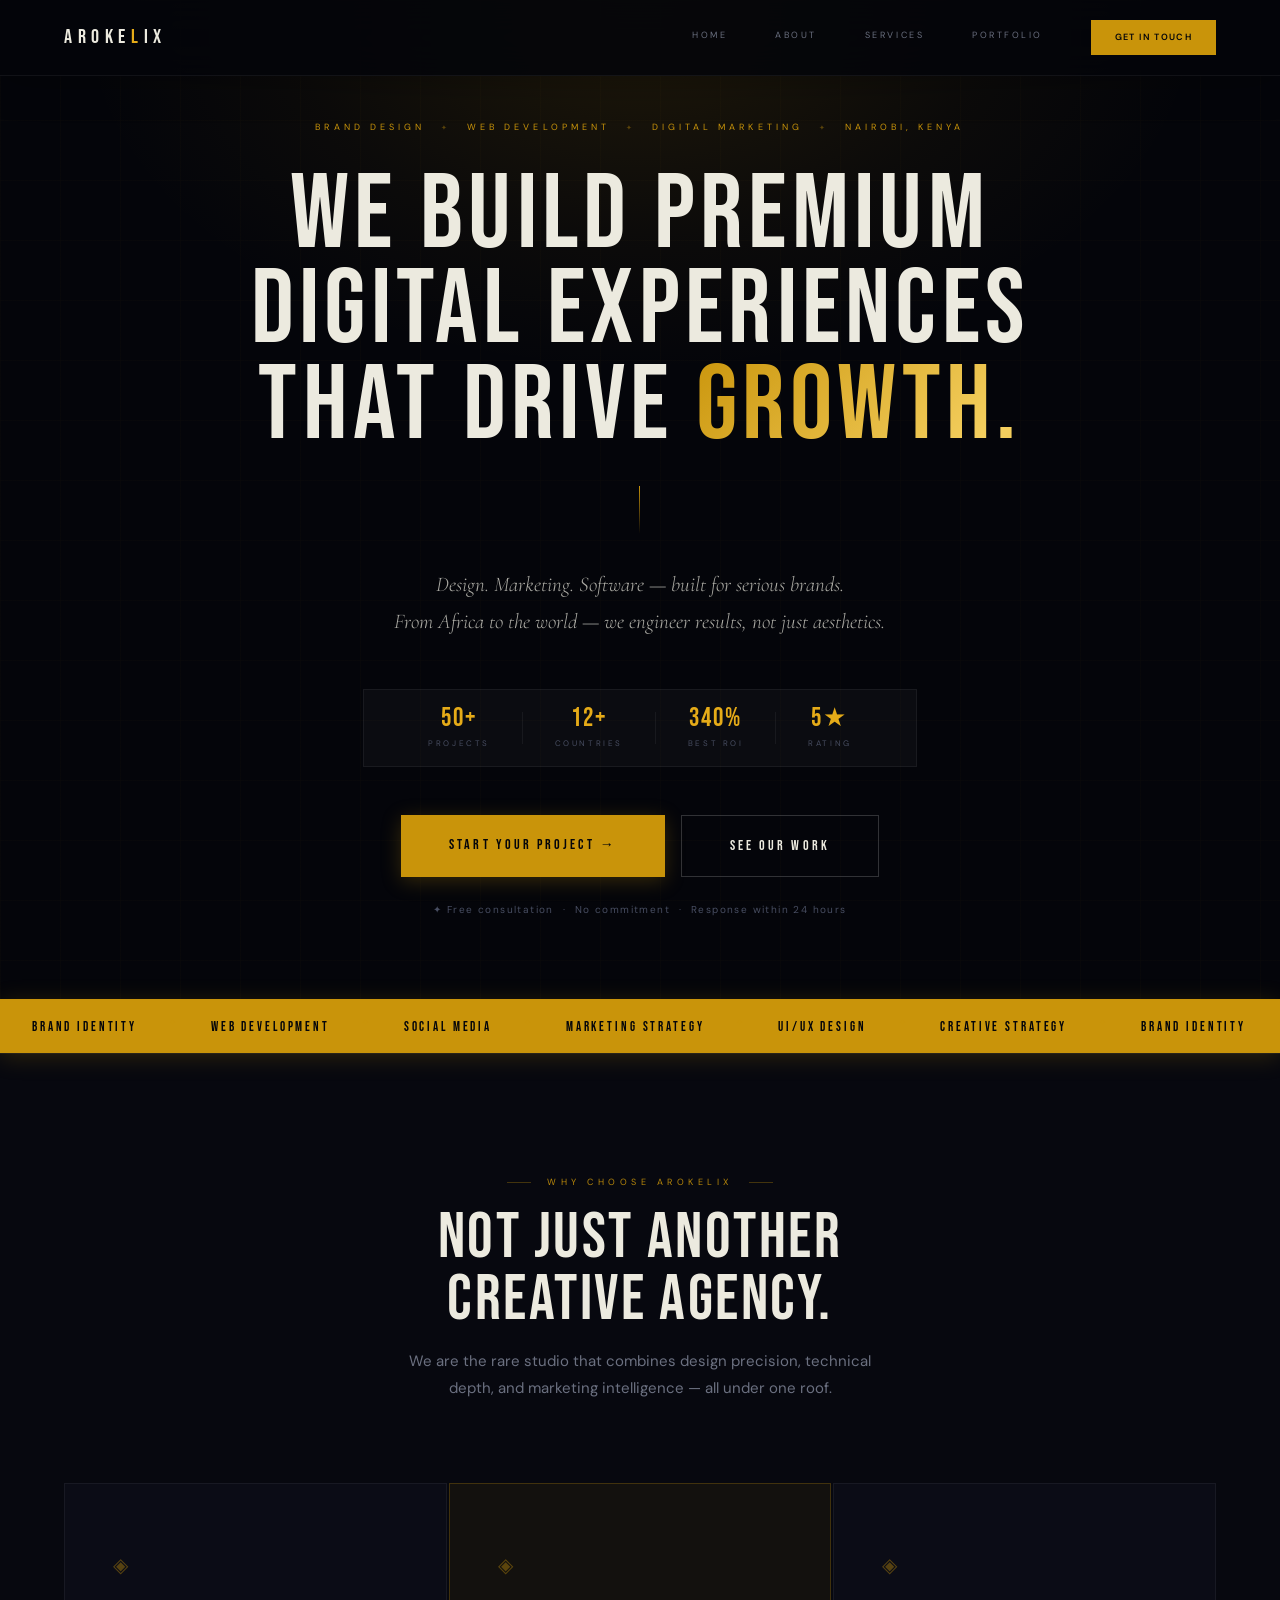
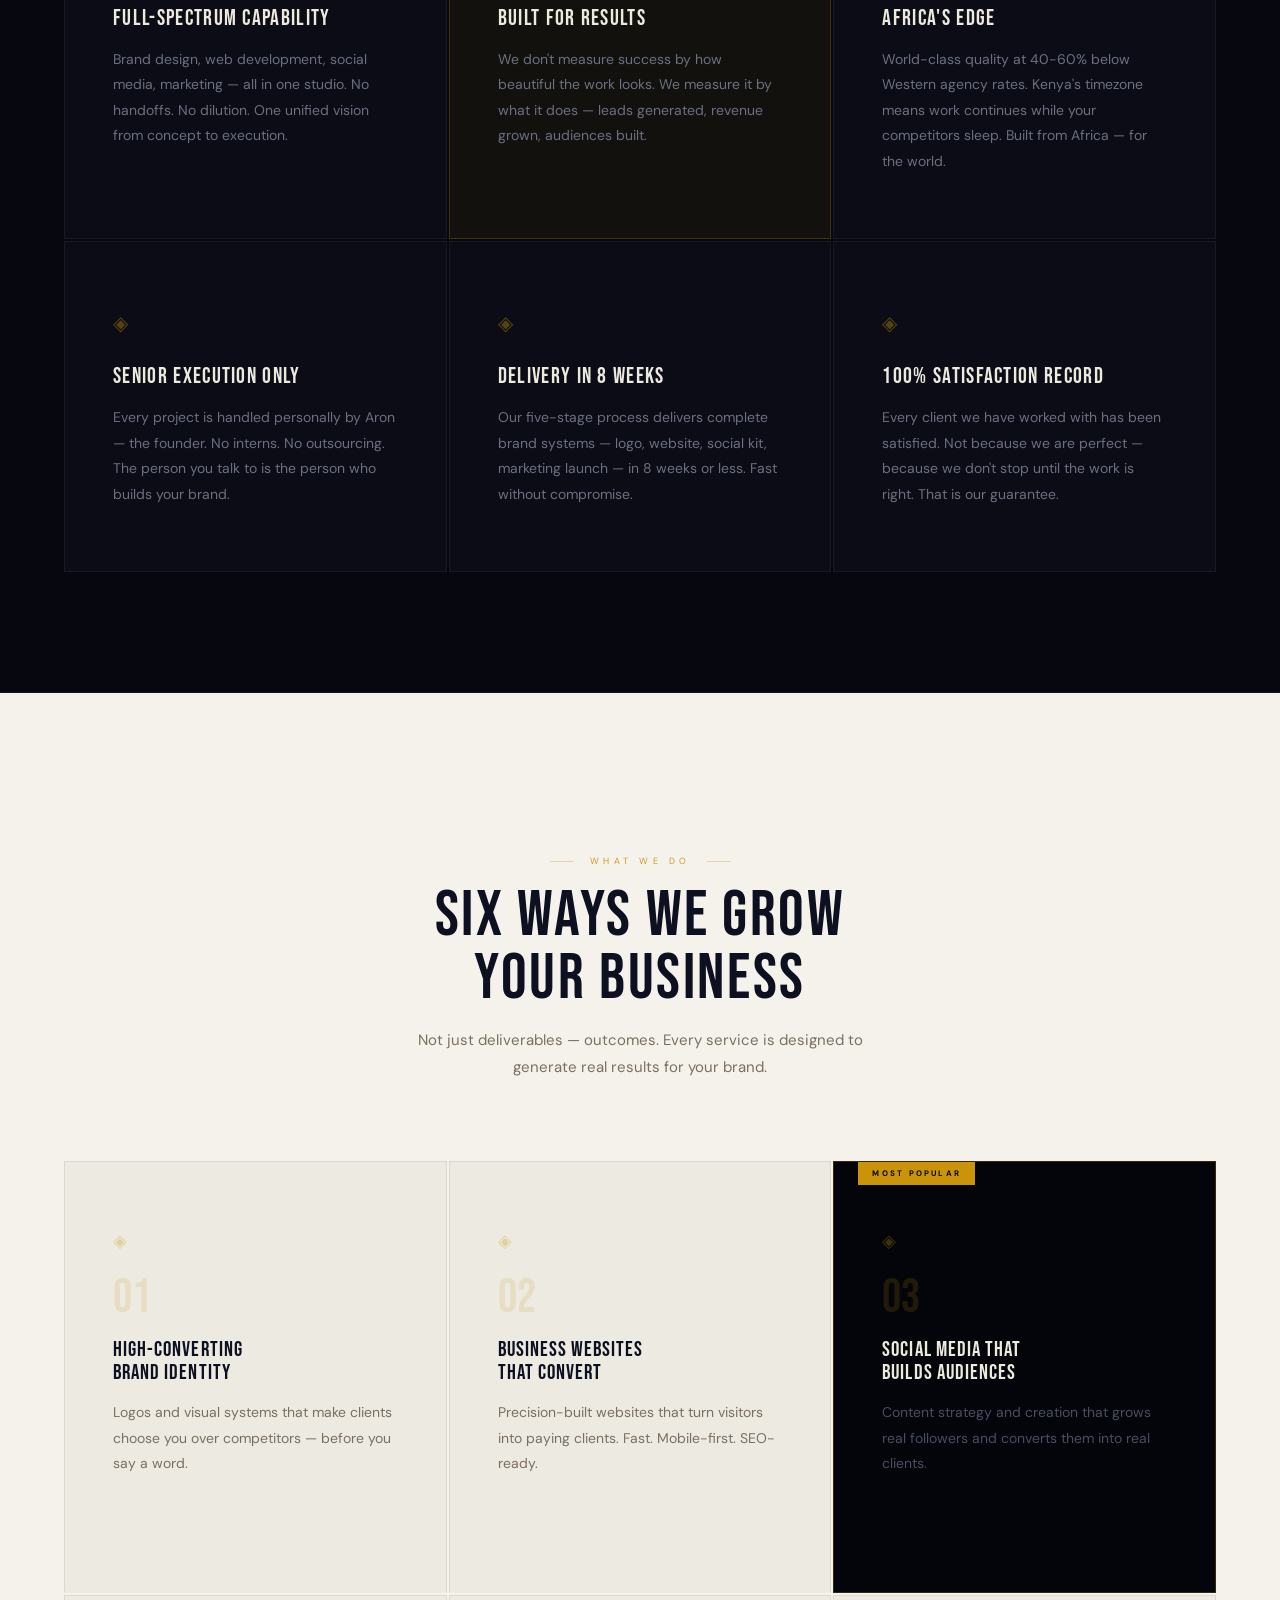
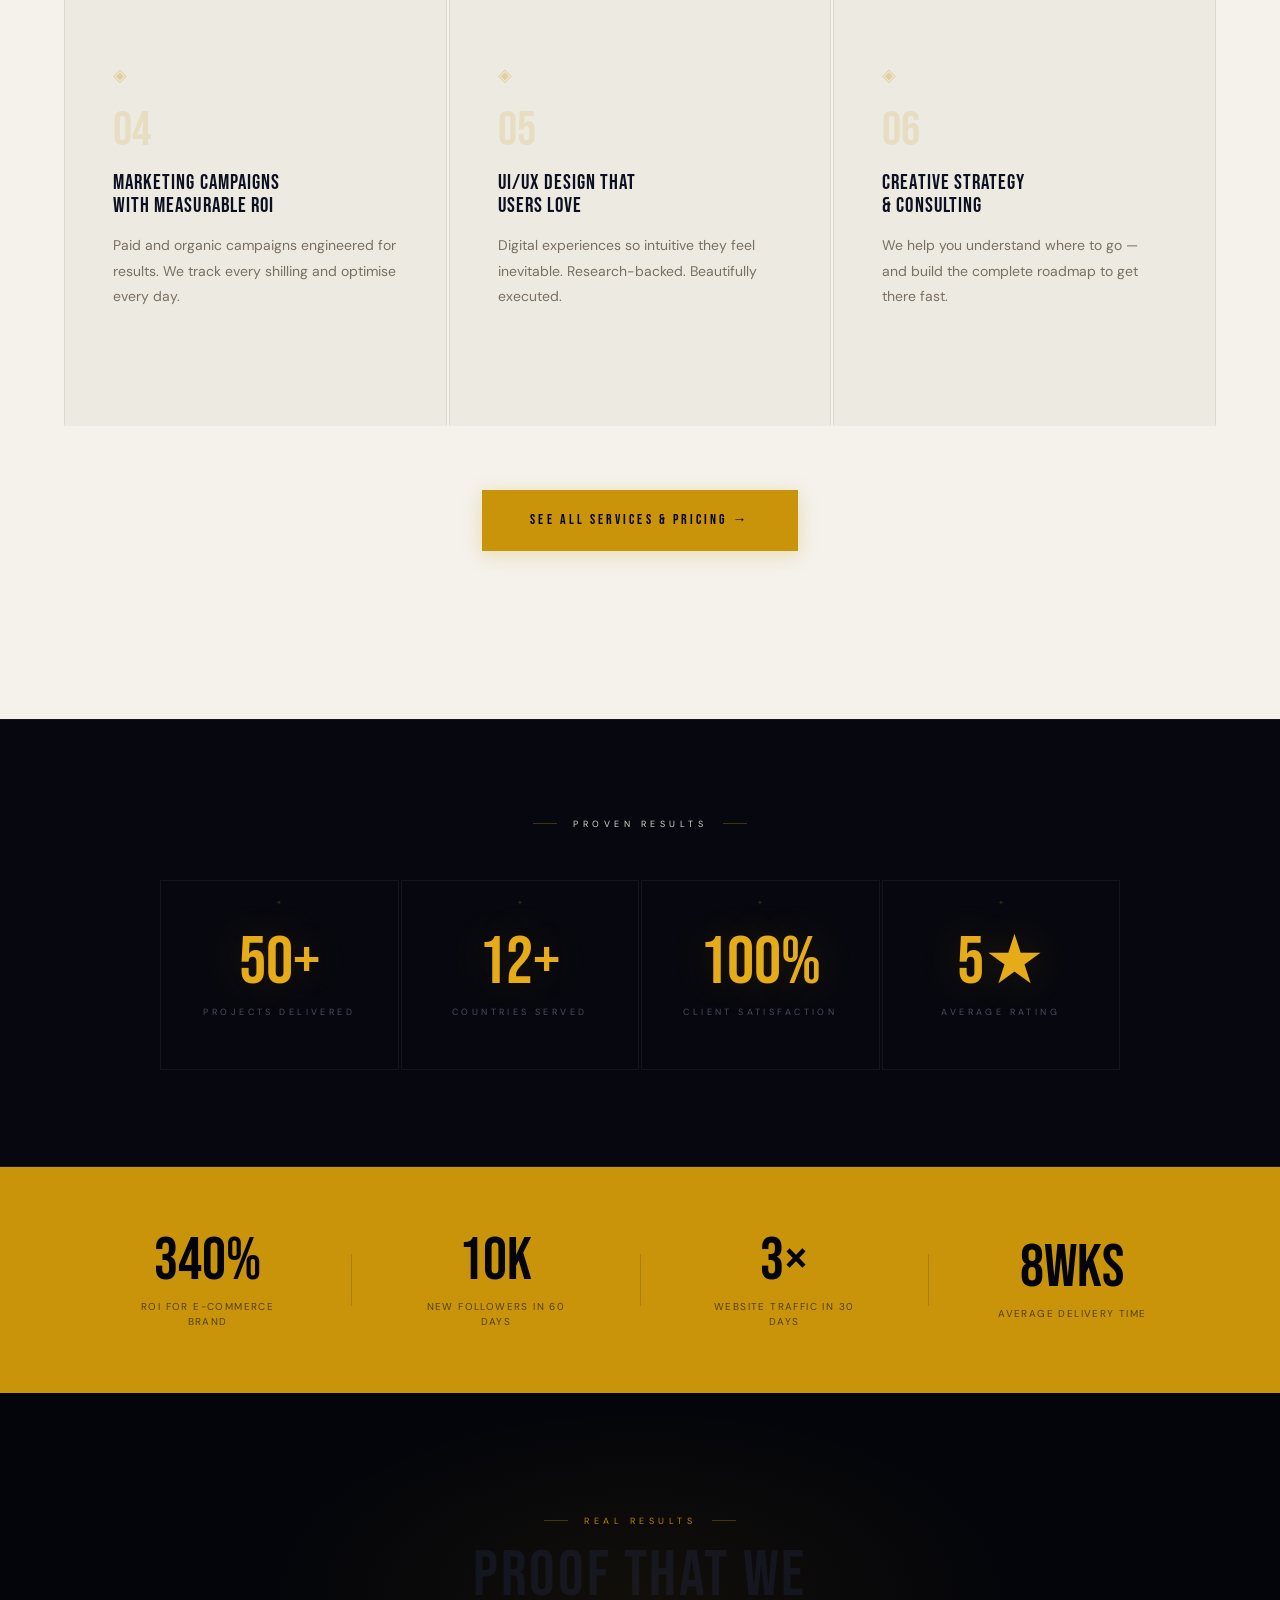
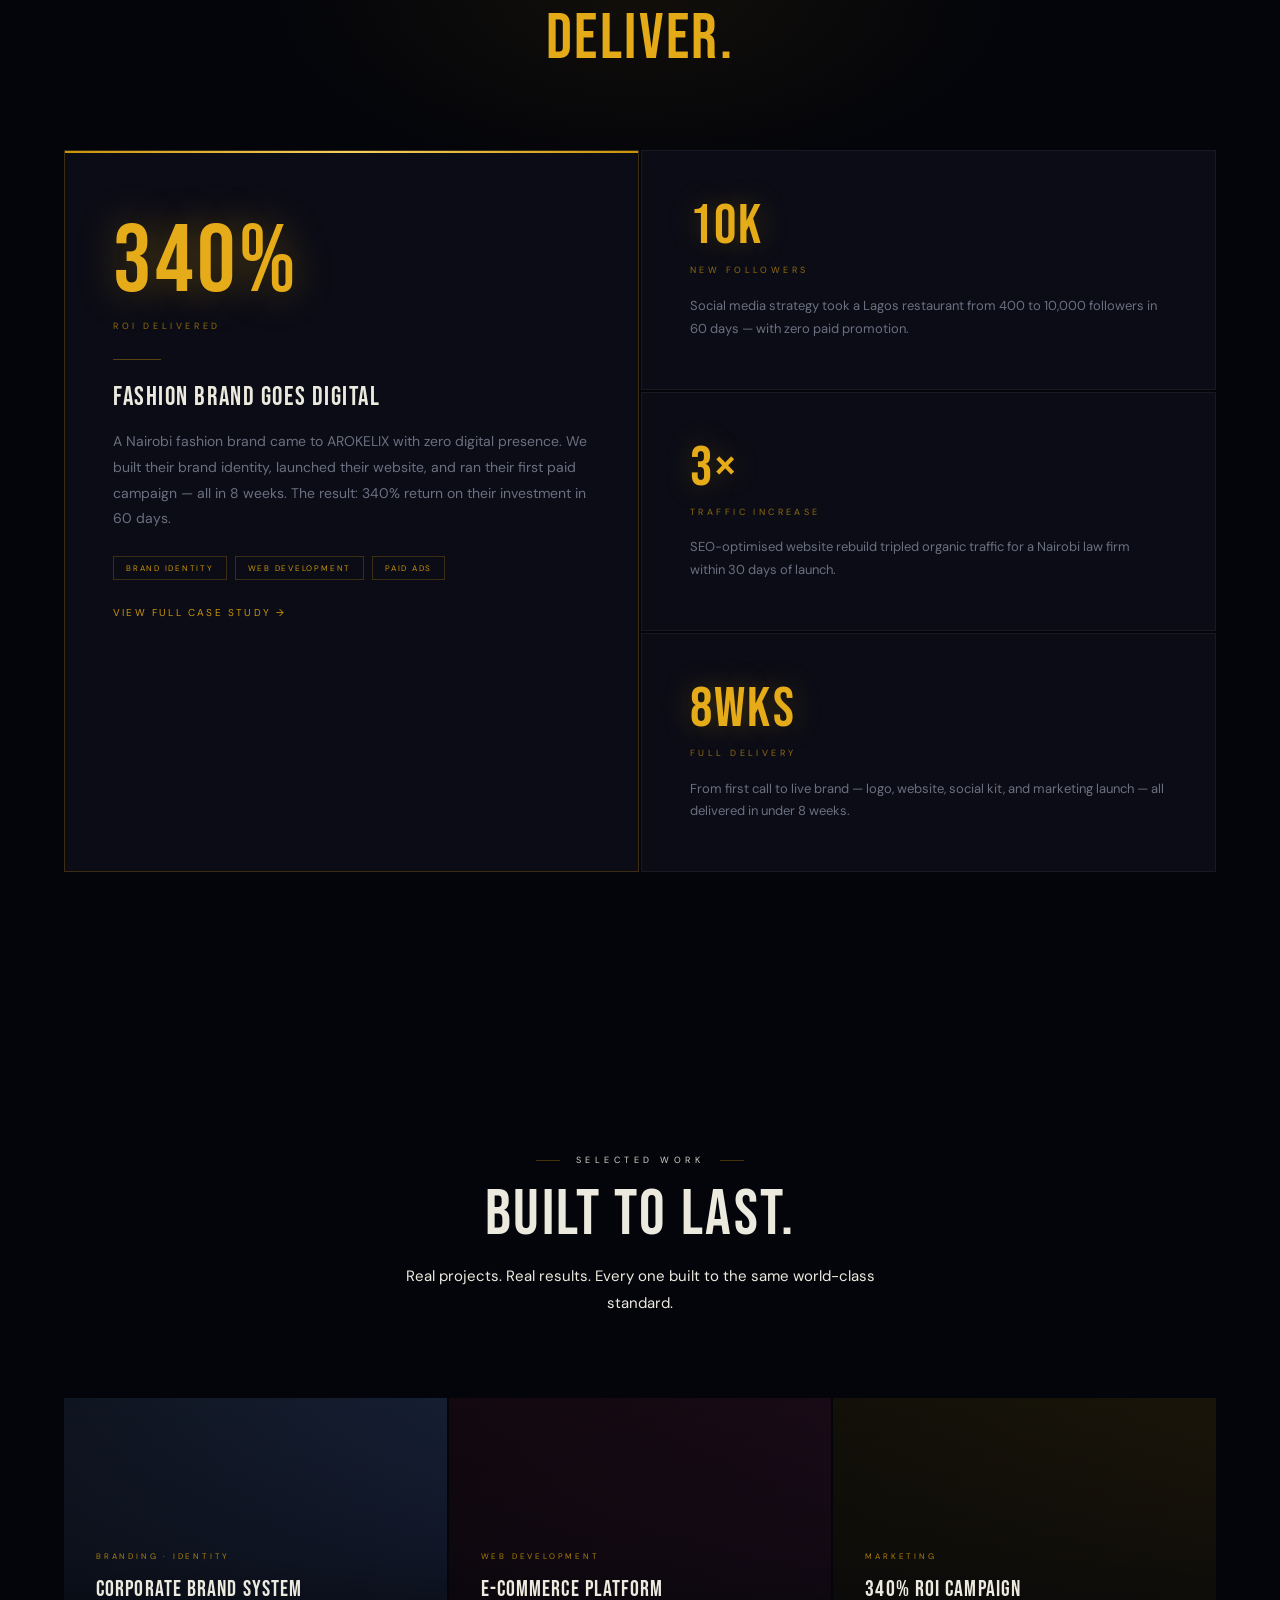
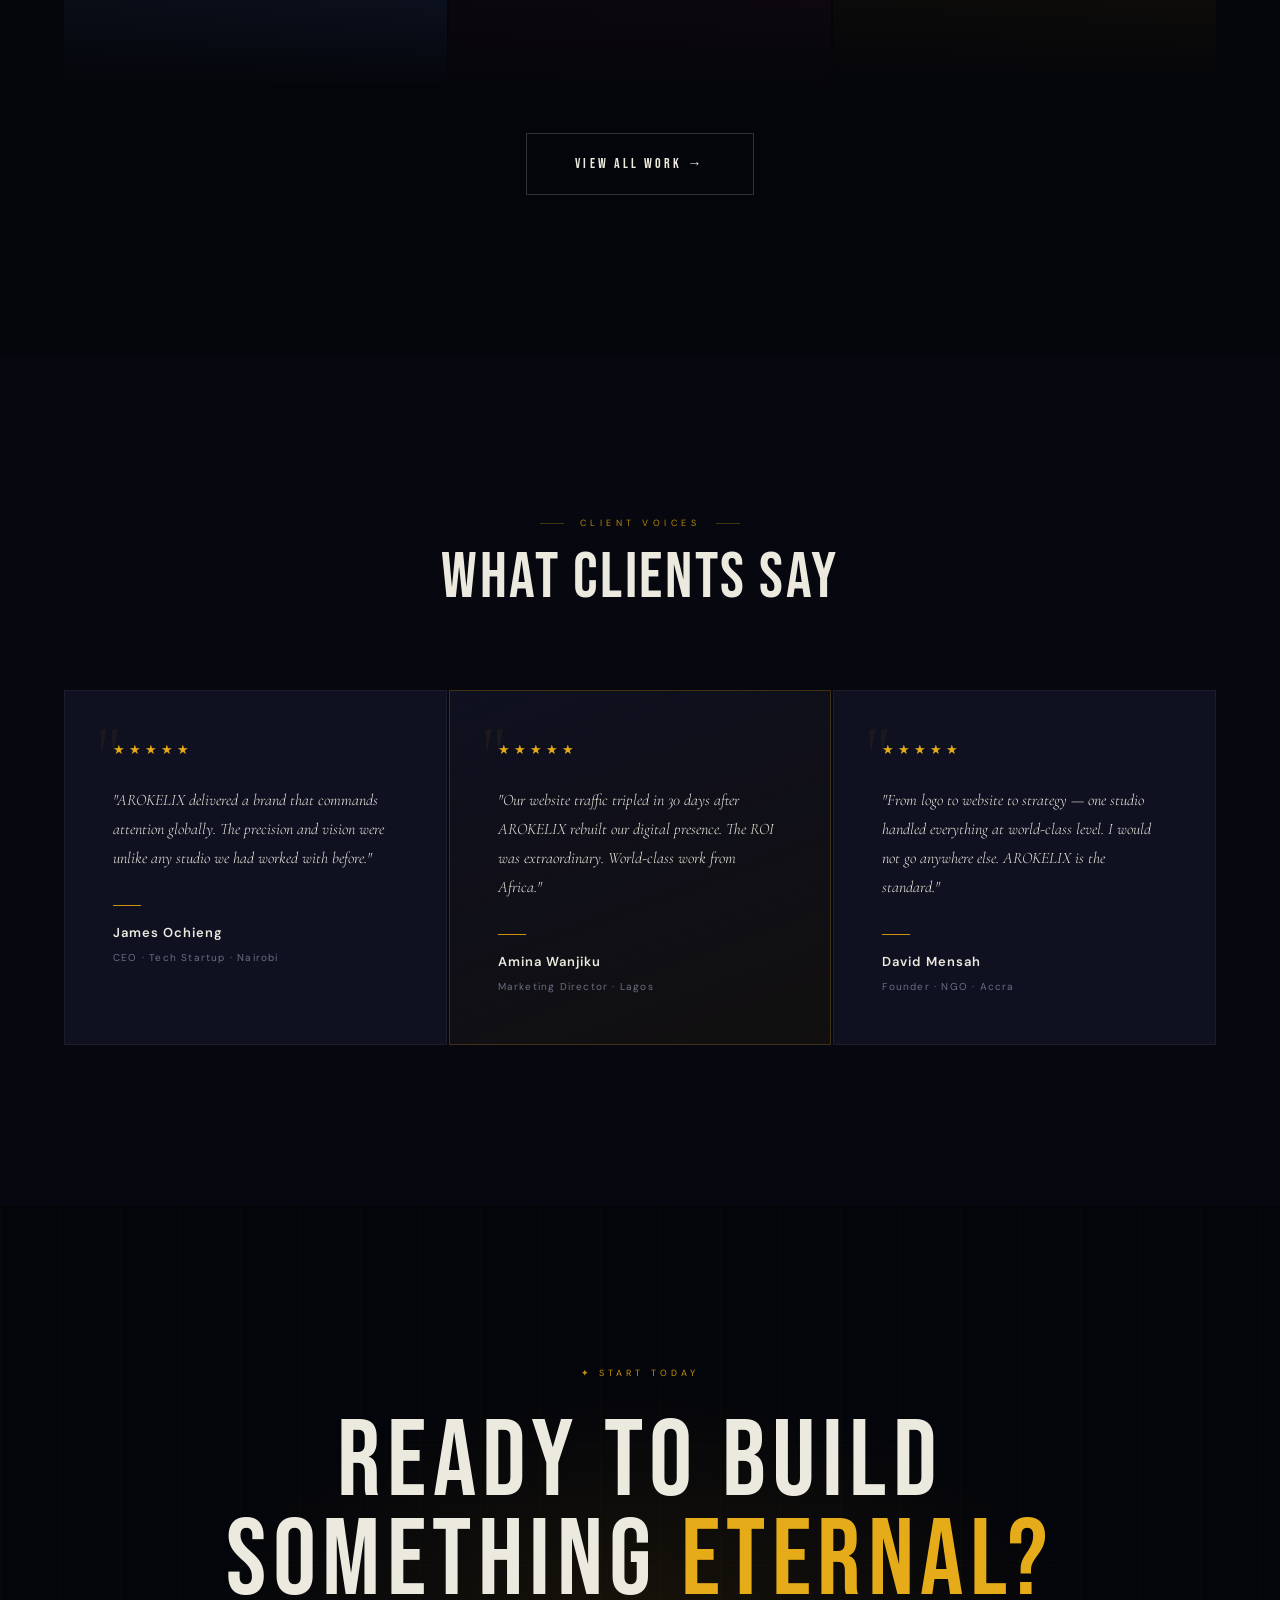
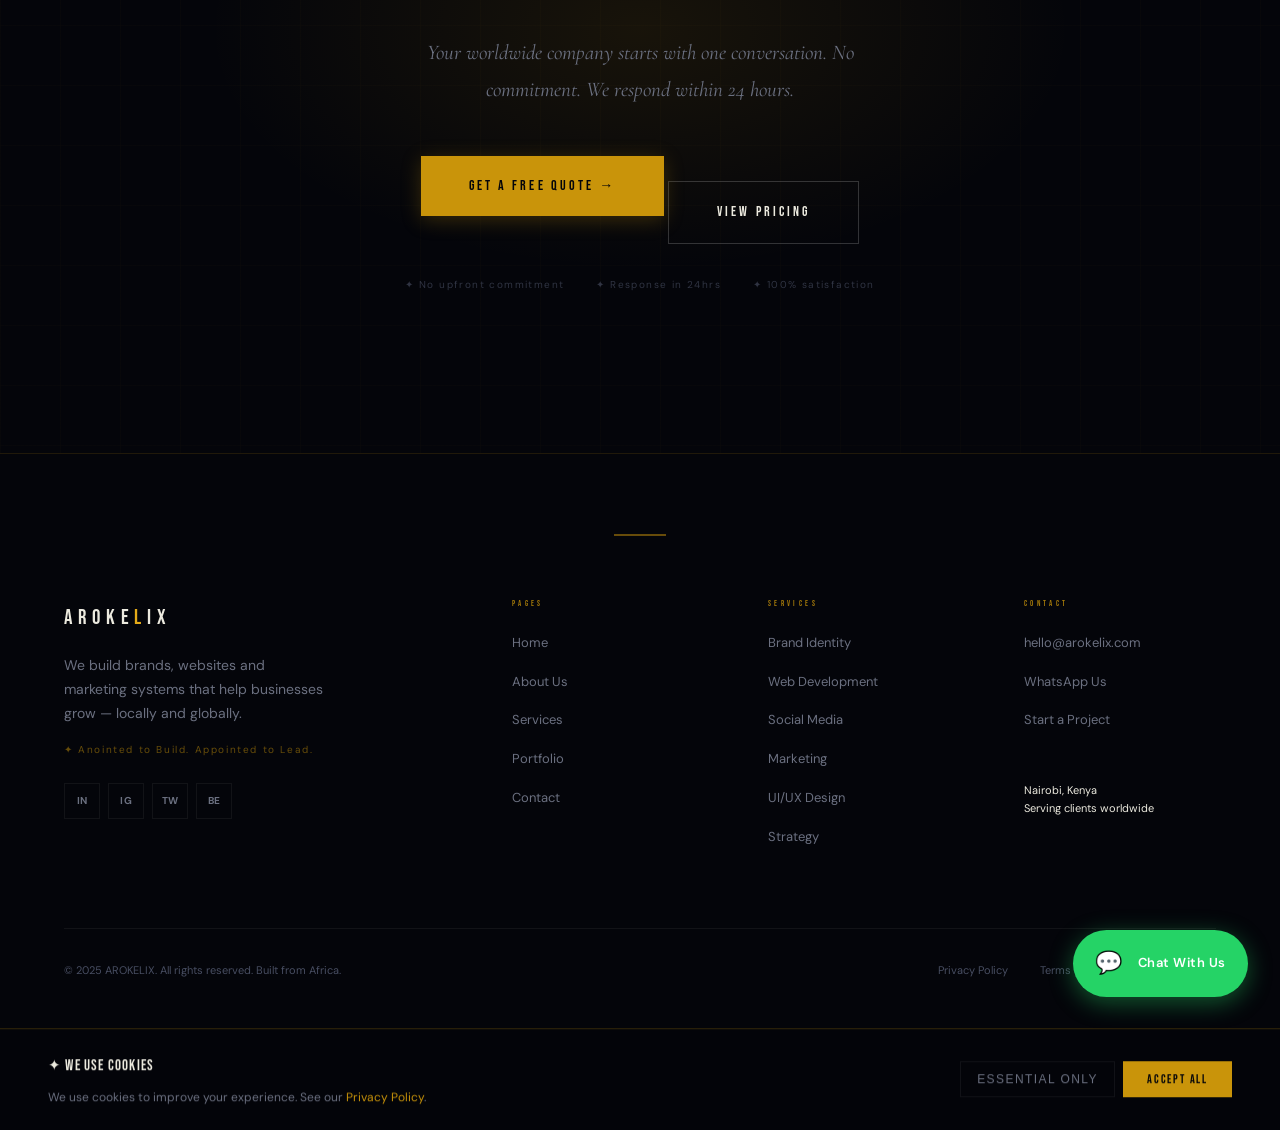
==== commit 6753580b: "authority hero+why us+ proof section+whatsappfix+spacing upgrade" ====
--- a/index.html
+++ b/index.html
@@ -74,41 +74,35 @@
         </div>
     </nav>
 
-    <!-- ══ HERO ══ -->
+   <!-- ══ HERO ══ -->
     <section class="hero" id="home">
-
-        <!-- Background image layer -->
         <div class="hero-bg-img"></div>
 
         <div class="hero-content">
 
-            <!-- Eyebrow -->
             <div class="hero-eyebrow">
-                <span>Web Design</span>
+                <span>Brand Design</span>
                 <span class="hero-dot">✦</span>
-                <span>Brand Identity</span>
+                <span>Web Development</span>
                 <span class="hero-dot">✦</span>
                 <span>Digital Marketing</span>
                 <span class="hero-dot">✦</span>
                 <span>Nairobi, Kenya</span>
             </div>
 
-            <!-- Main headline -->
             <h1 class="hero-title">
-                We Build Brands<br>
-                That <span class="gold-text">Win.</span>
+                We Build Premium<br>
+                Digital Experiences<br>
+                That Drive <span class="gold-text">Growth.</span>
             </h1>
 
-            <!-- Sacred divider -->
             <div class="hero-sacred"></div>
 
-            <!-- Sub headline -->
             <p class="hero-sub">
-                High-converting websites. Powerful brand identities.<br>
-                Marketing that grows your business — built in Africa, delivered worldwide.
+                Design. Marketing. Software — built for serious brands.<br>
+                From Africa to the world — we engineer results, not just aesthetics.
             </p>
 
-            <!-- Trust bar -->
             <div class="hero-trust">
                 <div class="hero-trust-item">
                     <div class="hero-trust-num">50+</div>
@@ -121,8 +115,8 @@
                 </div>
                 <div class="hero-trust-sep"></div>
                 <div class="hero-trust-item">
-                    <div class="hero-trust-num">100%</div>
-                    <div class="hero-trust-lbl">Satisfaction</div>
+                    <div class="hero-trust-num">340%</div>
+                    <div class="hero-trust-lbl">Best ROI</div>
                 </div>
                 <div class="hero-trust-sep"></div>
                 <div class="hero-trust-item">
@@ -131,19 +125,17 @@
                 </div>
             </div>
 
-            <!-- CTA buttons -->
             <div class="hero-ctas">
                 <a href="contact.html" class="btn-gold">
-                    Get a Free Quote →
+                    Start Your Project →
                 </a>
                 <a href="portfolio.html" class="btn-ghost">
-                    View Our Work
+                    See Our Work
                 </a>
             </div>
 
-            <!-- Micro trust -->
             <p class="hero-micro">
-                ✦ No commitment required &nbsp;·&nbsp; Response within 24 hours
+                ✦ Free consultation &nbsp;·&nbsp; No commitment &nbsp;·&nbsp; Response within 24 hours
             </p>
 
         </div>
@@ -168,6 +160,47 @@
         </div>
     </div>
 
+    <!-- ══ WHY AROKELIX ══ -->
+    <section class="why-us">
+        <div class="why-header">
+            <p class="section-eyebrow" style="color:var(--c-gold);">Why Choose AROKELIX</p>
+            <h2 class="section-title" style="color:var(--c-ivory);">Not Just Another<br>Creative Agency.</h2>
+            <p class="section-desc" style="color:var(--c-muted2);">We are the rare studio that combines design precision, technical depth, and marketing intelligence — all under one roof.</p>
+        </div>
+        <div class="why-grid">
+            <div class="why-card">
+                <div class="why-icon">◈</div>
+                <h3 class="why-title">Full-Spectrum Capability</h3>
+                <p class="why-desc">Brand design, web development, social media, marketing — all in one studio. No handoffs. No dilution. One unified vision from concept to execution.</p>
+            </div>
+            <div class="why-card why-card-gold">
+                <div class="why-icon">◈</div>
+                <h3 class="why-title">Built For Results</h3>
+                <p class="why-desc">We don't measure success by how beautiful the work looks. We measure it by what it does — leads generated, revenue grown, audiences built.</p>
+            </div>
+            <div class="why-card">
+                <div class="why-icon">◈</div>
+                <h3 class="why-title">Africa's Edge</h3>
+                <p class="why-desc">World-class quality at 40-60% below Western agency rates. Kenya's timezone means work continues while your competitors sleep. Built from Africa — for the world.</p>
+            </div>
+            <div class="why-card">
+                <div class="why-icon">◈</div>
+                <h3 class="why-title">Senior Execution Only</h3>
+                <p class="why-desc">Every project is handled personally by Aron — the founder. No interns. No outsourcing. The person you talk to is the person who builds your brand.</p>
+            </div>
+            <div class="why-card">
+                <div class="why-icon">◈</div>
+                <h3 class="why-title">Delivery In 8 Weeks</h3>
+                <p class="why-desc">Our five-stage process delivers complete brand systems — logo, website, social kit, marketing launch — in 8 weeks or less. Fast without compromise.</p>
+            </div>
+            <div class="why-card">
+                <div class="why-icon">◈</div>
+                <h3 class="why-title">100% Satisfaction Record</h3>
+                <p class="why-desc">Every client we have worked with has been satisfied. Not because we are perfect — because we don't stop until the work is right. That is our guarantee.</p>
+            </div>
+        </div>
+    </section>
+
     <!-- ══ SERVICES ══ -->
     <section class="services" id="services" aria-label="Services">
         <div class="services-header">
@@ -272,6 +305,49 @@
                 <div class="case-num">8wks</div>
                 <div class="case-label">Average delivery time</div>
             </div>
+        </div>
+    </section>
+
+    <!-- ══ PROOF SECTION ══ -->
+    <section class="proof-section">
+        <div class="proof-header">
+            <p class="section-eyebrow">Real Results</p>
+            <h2 class="section-title">Proof That We<br><span class="gold-text">Deliver.</span></h2>
+        </div>
+        <div class="proof-grid">
+
+            <div class="proof-card proof-card-large">
+                <div class="proof-number">340%</div>
+                <div class="proof-label">ROI Delivered</div>
+                <div class="proof-divider"></div>
+                <h3 class="proof-title">Fashion Brand Goes Digital</h3>
+                <p class="proof-desc">A Nairobi fashion brand came to AROKELIX with zero digital presence. We built their brand identity, launched their website, and ran their first paid campaign — all in 8 weeks. The result: 340% return on their investment in 60 days.</p>
+                <div class="proof-tags">
+                    <span>Brand Identity</span>
+                    <span>Web Development</span>
+                    <span>Paid Ads</span>
+                </div>
+                <a href="portfolio.html" class="service-link" style="opacity:1;margin-top:24px;display:inline-block;">View Full Case Study →</a>
+            </div>
+
+            <div class="proof-right">
+                <div class="proof-stat-card">
+                    <div class="psc-num">10K</div>
+                    <div class="psc-label">New Followers</div>
+                    <p class="psc-desc">Social media strategy took a Lagos restaurant from 400 to 10,000 followers in 60 days — with zero paid promotion.</p>
+                </div>
+                <div class="proof-stat-card">
+                    <div class="psc-num">3×</div>
+                    <div class="psc-label">Traffic Increase</div>
+                    <p class="psc-desc">SEO-optimised website rebuild tripled organic traffic for a Nairobi law firm within 30 days of launch.</p>
+                </div>
+                <div class="proof-stat-card">
+                    <div class="psc-num">8wks</div>
+                    <div class="psc-label">Full Delivery</div>
+                    <p class="psc-desc">From first call to live brand — logo, website, social kit, and marketing launch — all delivered in under 8 weeks.</p>
+                </div>
+            </div>
+
         </div>
     </section>
 
@@ -412,12 +488,15 @@
         </div>
     </footer>
 
-    <!-- WHATSAPP -->
+    <!-- WHATSAPP — Fixed, not compressed -->
     <a href="https://wa.me/254745851594?text=Hi%20AROKELIX!%20I%20would%20like%20to%20discuss%20a%20project."
         class="whatsapp-btn"
         target="_blank"
         rel="noopener"
-        aria-label="Chat on WhatsApp">💬</a>
+        aria-label="Chat on WhatsApp">
+        <span class="wa-icon">💬</span>
+        <span class="wa-label">Chat With Us</span>
+    </a>
 
     <script src="js/main.js"></script>
 </body>
--- a/css/style.css
+++ b/css/style.css
@@ -1415,4 +1415,423 @@
     .section-title { font-size: clamp(30px, 9vw, 44px); }
     .process-steps { grid-template-columns: 1fr; }
     .cs-results-grid { grid-template-columns: 1fr 1fr; }
+}
+
+/* ══════════════════════════════════════
+   WHY AROKELIX SECTION
+══════════════════════════════════════ */
+.why-us {
+    background: var(--c-dark1);
+    padding: var(--sp-9) var(--sp-6);
+    border-top: 1px solid var(--b-dark);
+    border-bottom: 1px solid var(--b-dark);
+}
+.why-header {
+    text-align: center;
+    margin-bottom: var(--sp-7);
+    max-width: 640px;
+    margin-left: auto;
+    margin-right: auto;
+}
+.why-grid {
+    display: grid;
+    grid-template-columns: repeat(3, 1fr);
+    gap: 2px;
+}
+.why-card {
+    background: var(--c-dark2);
+    border: 1px solid var(--b-dark);
+    padding: var(--sp-6) var(--sp-5);
+    transition: all 0.45s var(--ease);
+    cursor: default;
+    position: relative;
+    overflow: hidden;
+}
+.why-card::before {
+    content: '';
+    position: absolute;
+    top: 0; left: 0; right: 0;
+    height: 2px;
+    background: linear-gradient(to right, transparent, var(--c-gold), transparent);
+    opacity: 0;
+    transition: opacity 0.4s;
+}
+.why-card:hover {
+    background: var(--c-dark3);
+    border-color: var(--b-gold);
+    transform: translateY(-6px);
+    box-shadow: 0 24px 60px rgba(0,0,0,0.4);
+}
+.why-card:hover::before { opacity: 1; }
+.why-card-gold {
+    background: rgba(201,148,10,0.06);
+    border-color: var(--b-gold);
+}
+.why-card-gold:hover {
+    background: rgba(201,148,10,0.1);
+}
+.why-icon {
+    font-size: 20px;
+    color: var(--c-gold);
+    opacity: 0.4;
+    margin-bottom: var(--sp-3);
+    display: inline-block;
+    transition: opacity 0.4s, transform 0.4s;
+}
+.why-card:hover .why-icon {
+    opacity: 1;
+    transform: scale(1.2) rotate(15deg);
+}
+.why-title {
+    font-family: var(--ff-head);
+    font-size: 22px;
+    letter-spacing: 0.06em;
+    color: var(--c-ivory);
+    margin-bottom: var(--sp-2);
+    line-height: 1.1;
+}
+.why-desc {
+    font-size: 14px;
+    color: var(--c-muted2);
+    line-height: 1.82;
+}
+
+/* ══════════════════════════════════════
+   PROOF SECTION
+══════════════════════════════════════ */
+.proof-section {
+    background: var(--c-black);
+    padding: var(--sp-9) var(--sp-6);
+    position: relative;
+}
+.proof-section::before {
+    content: '';
+    position: absolute;
+    top: 0; left: 50%; transform: translateX(-50%);
+    width: 800px; height: 400px;
+    background: radial-gradient(
+        ellipse, rgba(201,148,10,0.07) 0%, transparent 65%
+    );
+    pointer-events: none;
+}
+.proof-header {
+    text-align: center;
+    margin-bottom: var(--sp-7);
+}
+.proof-grid {
+    display: grid;
+    grid-template-columns: 1fr 1fr;
+    gap: 2px;
+    position: relative;
+    z-index: 2;
+}
+.proof-card-large {
+    background: var(--c-dark2);
+    border: 1px solid var(--b-gold);
+    padding: var(--sp-6) var(--sp-5);
+    position: relative;
+    overflow: hidden;
+    transition: all 0.45s var(--ease);
+}
+.proof-card-large::before {
+    content: '';
+    position: absolute;
+    top: 0; left: 0; right: 0; height: 2px;
+    background: linear-gradient(to right, var(--c-gold), var(--c-gold3), var(--c-gold));
+}
+.proof-card-large:hover {
+    border-color: var(--c-gold2);
+    transform: translateY(-4px);
+    box-shadow: 0 24px 60px rgba(0,0,0,0.4);
+}
+.proof-number {
+    font-family: var(--ff-head);
+    font-size: clamp(64px, 9vw, 96px);
+    color: var(--c-gold2);
+    line-height: 1;
+    letter-spacing: 0.04em;
+    text-shadow: 0 0 40px rgba(201,148,10,0.4);
+    margin-bottom: var(--sp-1);
+}
+.proof-label {
+    font-size: var(--fs-xs);
+    letter-spacing: 0.4em;
+    text-transform: uppercase;
+    color: var(--c-gold);
+    opacity: 0.7;
+    margin-bottom: var(--sp-3);
+}
+.proof-divider {
+    width: 48px; height: 1px;
+    background: var(--c-gold);
+    margin-bottom: var(--sp-3);
+    opacity: 0.4;
+}
+.proof-title {
+    font-family: var(--ff-head);
+    font-size: 26px;
+    letter-spacing: 0.06em;
+    color: var(--c-ivory);
+    margin-bottom: var(--sp-2);
+    line-height: 1.1;
+}
+.proof-desc {
+    font-size: 14px;
+    color: var(--c-muted2);
+    line-height: 1.85;
+    margin-bottom: var(--sp-3);
+}
+.proof-tags {
+    display: flex;
+    flex-wrap: wrap;
+    gap: var(--sp-1);
+}
+.proof-tags span {
+    font-size: 8px;
+    letter-spacing: 0.22em;
+    text-transform: uppercase;
+    color: var(--c-gold);
+    border: 1px solid var(--b-gold);
+    padding: 4px 12px;
+}
+.proof-right {
+    display: flex;
+    flex-direction: column;
+    gap: 2px;
+}
+.proof-stat-card {
+    background: var(--c-dark2);
+    border: 1px solid var(--b-dark);
+    padding: var(--sp-5) var(--sp-5);
+    flex: 1;
+    transition: all 0.4s var(--ease);
+    position: relative;
+    overflow: hidden;
+}
+.proof-stat-card::after {
+    content: '';
+    position: absolute;
+    left: 0; top: 0; bottom: 0;
+    width: 2px;
+    background: var(--c-gold);
+    opacity: 0;
+    transition: opacity 0.4s;
+}
+.proof-stat-card:hover {
+    border-color: var(--b-gold);
+    background: var(--c-dark3);
+    transform: translateX(4px);
+}
+.proof-stat-card:hover::after { opacity: 1; }
+.psc-num {
+    font-family: var(--ff-head);
+    font-size: clamp(40px, 6vw, 56px);
+    color: var(--c-gold2);
+    line-height: 1;
+    letter-spacing: 0.04em;
+    margin-bottom: var(--sp-1);
+    text-shadow: 0 0 30px rgba(201,148,10,0.3);
+}
+.psc-label {
+    font-size: var(--fs-xs);
+    letter-spacing: 0.38em;
+    text-transform: uppercase;
+    color: var(--c-gold);
+    opacity: 0.7;
+    margin-bottom: var(--sp-2);
+}
+.psc-desc {
+    font-size: 13px;
+    color: var(--c-muted2);
+    line-height: 1.75;
+}
+
+/* ══════════════════════════════════════
+   HERO SPACING UPGRADE
+══════════════════════════════════════ */
+.hero-title {
+    font-size: clamp(52px, 11vw, 106px);
+    margin-bottom: 0;
+    line-height: 0.9;
+}
+.hero-sacred {
+    margin: var(--sp-4) auto;
+}
+.hero-sub {
+    font-size: clamp(16px, 2vw, 21px);
+    margin-bottom: var(--sp-5);
+    line-height: 1.78;
+}
+.hero-trust { margin-bottom: var(--sp-5); }
+.hero-ctas { gap: var(--sp-2); margin-bottom: 0; }
+.hero-micro { margin-top: var(--sp-3); }
+
+/* ══════════════════════════════════════
+   SERVICE CARD HOVER UPGRADE
+══════════════════════════════════════ */
+.service-card {
+    position: relative;
+    overflow: hidden;
+}
+.service-card::after {
+    content: '';
+    position: absolute;
+    inset: 0;
+    background: linear-gradient(
+        135deg,
+        rgba(201,148,10,0.04) 0%,
+        transparent 60%
+    );
+    opacity: 0;
+    transition: opacity 0.4s;
+}
+.service-card:hover::after { opacity: 1; }
+.service-card:hover {
+    transform: translateY(-8px);
+    box-shadow: 0 32px 72px rgba(0,0,0,0.15);
+}
+
+/* ══════════════════════════════════════
+   SECTION SPACING — MORE BREATHING ROOM
+══════════════════════════════════════ */
+.services {
+    padding: var(--sp-10) var(--sp-6);
+}
+.services-header {
+    margin-bottom: var(--sp-7);
+}
+.home-testi {
+    padding: var(--sp-10) var(--sp-6);
+}
+.home-testi-header {
+    margin-bottom: var(--sp-7);
+}
+.home-cta {
+    padding: 160px var(--sp-6);
+}
+.stats {
+    padding: var(--sp-8) var(--sp-6);
+}
+.case-strip {
+    padding: var(--sp-6) var(--sp-6);
+}
+.port-teaser {
+    padding: var(--sp-10) var(--sp-6);
+}
+.port-teaser-header {
+    margin-bottom: var(--sp-7);
+}
+
+/* ══════════════════════════════════════
+   WHATSAPP BUTTON — FULL FIX
+══════════════════════════════════════ */
+.whatsapp-btn {
+    position: fixed;
+    bottom: var(--sp-4);
+    right: var(--sp-4);
+    z-index: 1002;
+    display: flex;
+    align-items: center;
+    gap: var(--sp-2);
+    background: var(--c-green);
+    border-radius: 40px;
+    padding: 14px 22px;
+    text-decoration: none;
+    box-shadow: 0 6px 24px rgba(37,211,102,0.4);
+    transition: all 0.35s var(--ease);
+    animation: waPulse 2.5s ease-in-out infinite;
+    width: auto;
+    height: auto;
+}
+.whatsapp-btn::before { display: none; }
+.wa-icon { font-size: 22px; flex-shrink: 0; }
+.wa-label {
+    font-family: var(--ff-body);
+    font-size: 13px;
+    font-weight: 600;
+    color: white;
+    letter-spacing: 0.04em;
+    white-space: nowrap;
+}
+.whatsapp-btn:hover {
+    transform: translateY(-4px);
+    box-shadow: 0 12px 36px rgba(37,211,102,0.55);
+    border-radius: 40px;
+}
+@keyframes waPulse {
+    0%, 100% { box-shadow: 0 6px 24px rgba(37,211,102,0.4); }
+    50% { box-shadow: 0 6px 40px rgba(37,211,102,0.65), 0 0 0 8px rgba(37,211,102,0.08); }
+}
+
+/* Adjust back to top so it doesn't overlap */
+.back-to-top {
+    bottom: 96px;
+    right: var(--sp-4);
+}
+
+/* ══════════════════════════════════════
+   CONVERSION FLOW — SECTION TRANSITIONS
+══════════════════════════════════════ */
+
+/* Visual separator between sections */
+.section-separator {
+    width: 100%;
+    height: 1px;
+    background: linear-gradient(
+        to right,
+        transparent,
+        rgba(201,148,10,0.2),
+        transparent
+    );
+}
+
+/* ══════════════════════════════════════
+   RESPONSIVE — NEW SECTIONS
+══════════════════════════════════════ */
+@media (max-width: 1024px) {
+    .why-grid { grid-template-columns: 1fr 1fr; }
+    .proof-grid { grid-template-columns: 1fr; }
+    .proof-right {
+        flex-direction: row;
+        flex-wrap: wrap;
+    }
+    .proof-stat-card { flex: 1; min-width: 200px; }
+}
+
+@media (max-width: 768px) {
+    /* Why section */
+    .why-us { padding: var(--sp-7) var(--sp-3); }
+    .why-grid { grid-template-columns: 1fr; }
+    .why-card { padding: var(--sp-5) var(--sp-4); }
+    .why-header { margin-bottom: var(--sp-5); }
+
+    /* Proof section */
+    .proof-section { padding: var(--sp-7) var(--sp-3); }
+    .proof-grid { grid-template-columns: 1fr; }
+    .proof-card-large { padding: var(--sp-5) var(--sp-4); }
+    .proof-right { flex-direction: column; }
+    .proof-stat-card { padding: var(--sp-4) var(--sp-4); }
+
+    /* WhatsApp */
+    .whatsapp-btn { padding: 12px 18px; bottom: var(--sp-3); right: var(--sp-3); }
+    .wa-label { font-size: 12px; }
+    .back-to-top { bottom: 80px; right: var(--sp-3); }
+
+    /* Spacing */
+    .services { padding: var(--sp-7) var(--sp-3); }
+    .home-testi { padding: var(--sp-7) var(--sp-3); }
+    .home-cta { padding: var(--sp-8) var(--sp-3); }
+    .stats { padding: var(--sp-6) var(--sp-3); }
+    .port-teaser { padding: var(--sp-7) var(--sp-3); }
+}
+
+@media (max-width: 480px) {
+    .why-us { padding: var(--sp-6) var(--sp-2); }
+    .why-card { padding: var(--sp-4) var(--sp-3); }
+    .proof-section { padding: var(--sp-6) var(--sp-2); }
+    .proof-number { font-size: 64px; }
+    .whatsapp-btn { padding: 11px 16px; }
+    .wa-label { display: none; }
+    .whatsapp-btn { border-radius: 50%; width: 52px; height: 52px; justify-content: center; padding: 0; }
+    .wa-icon { font-size: 24px; }
 }
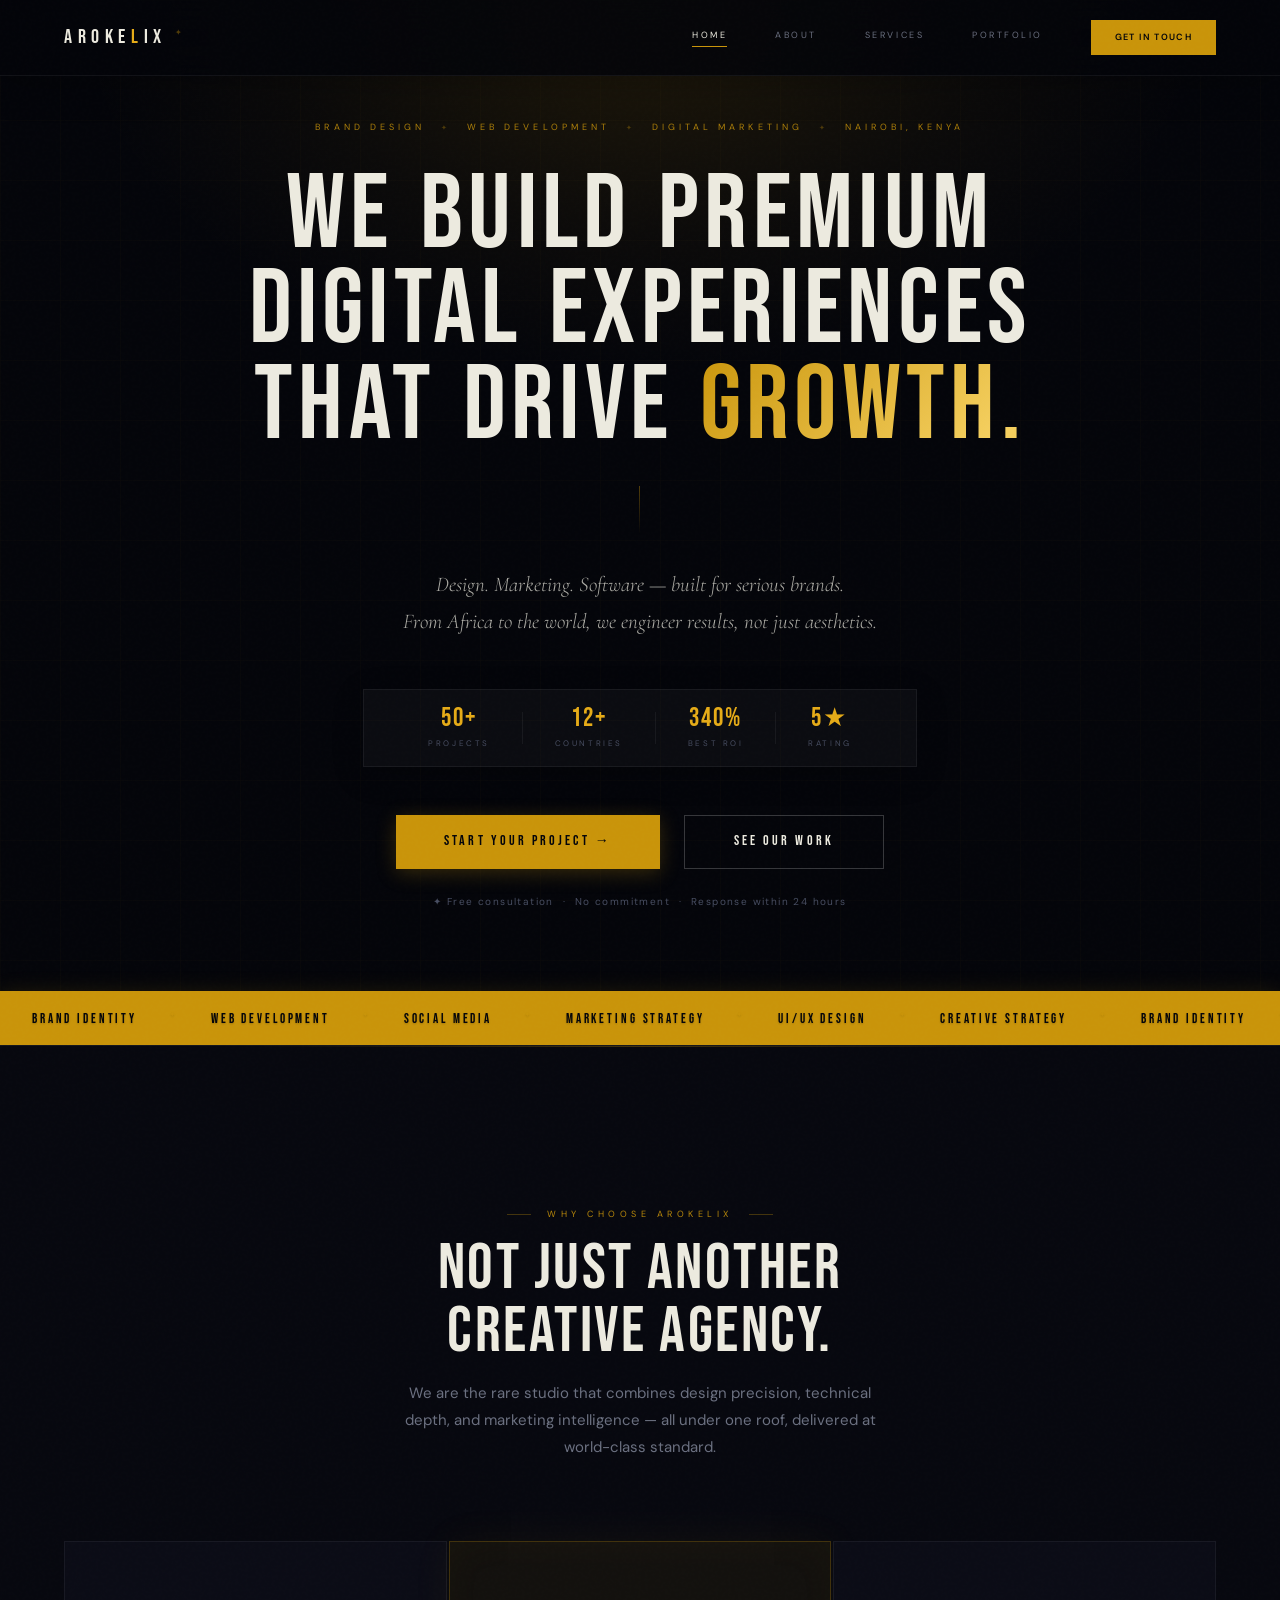
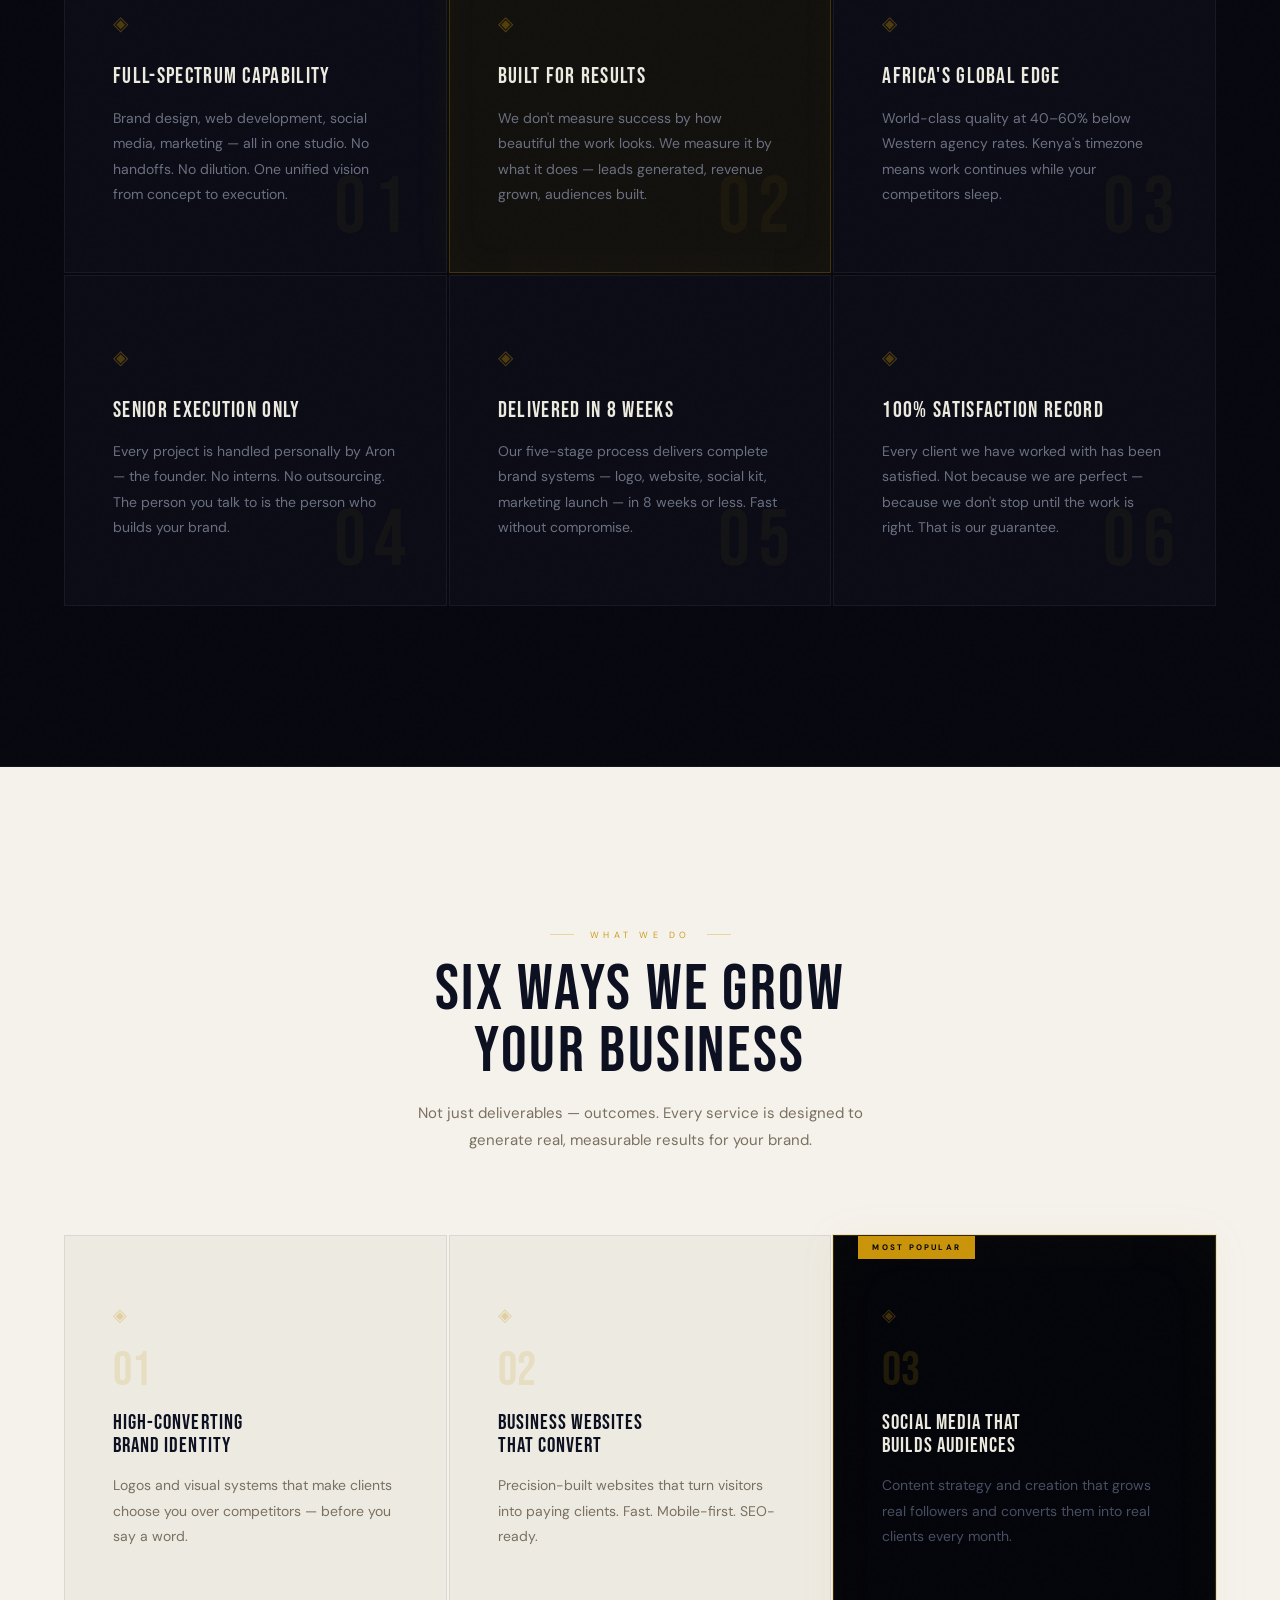
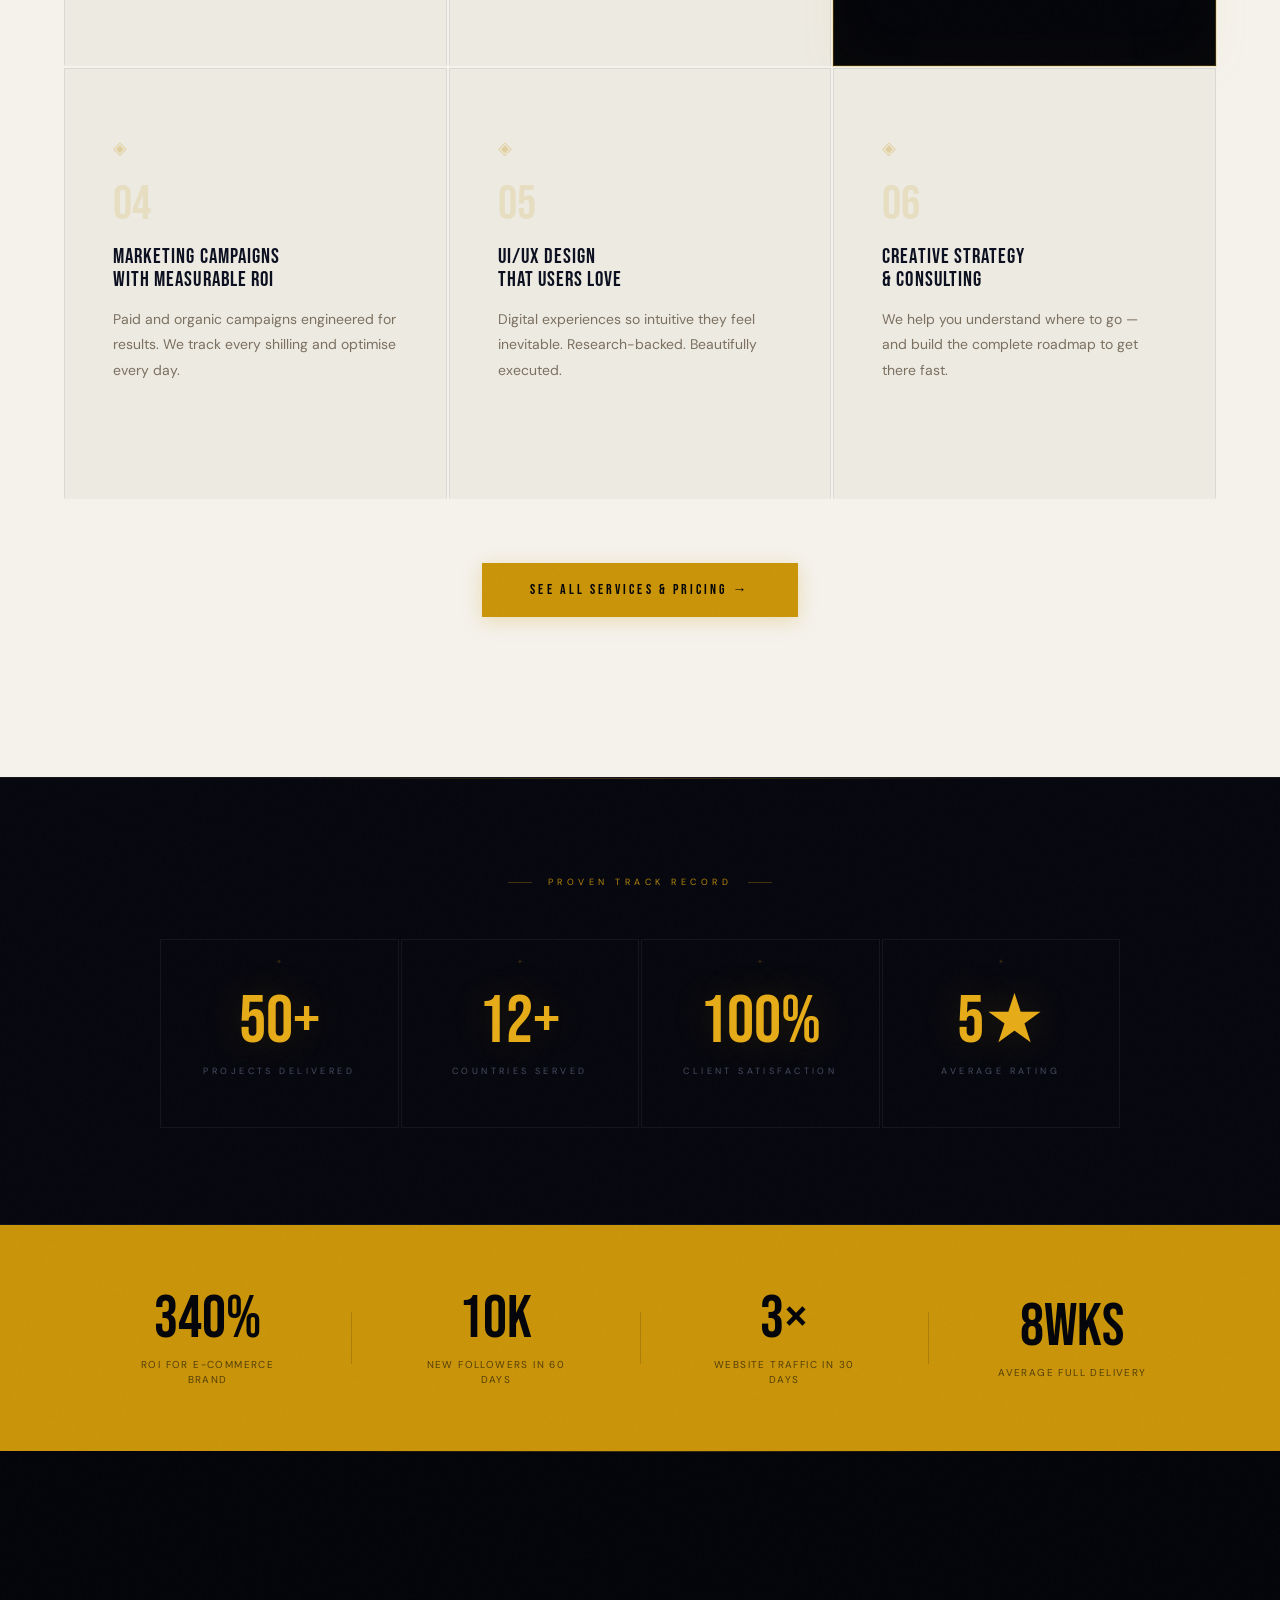
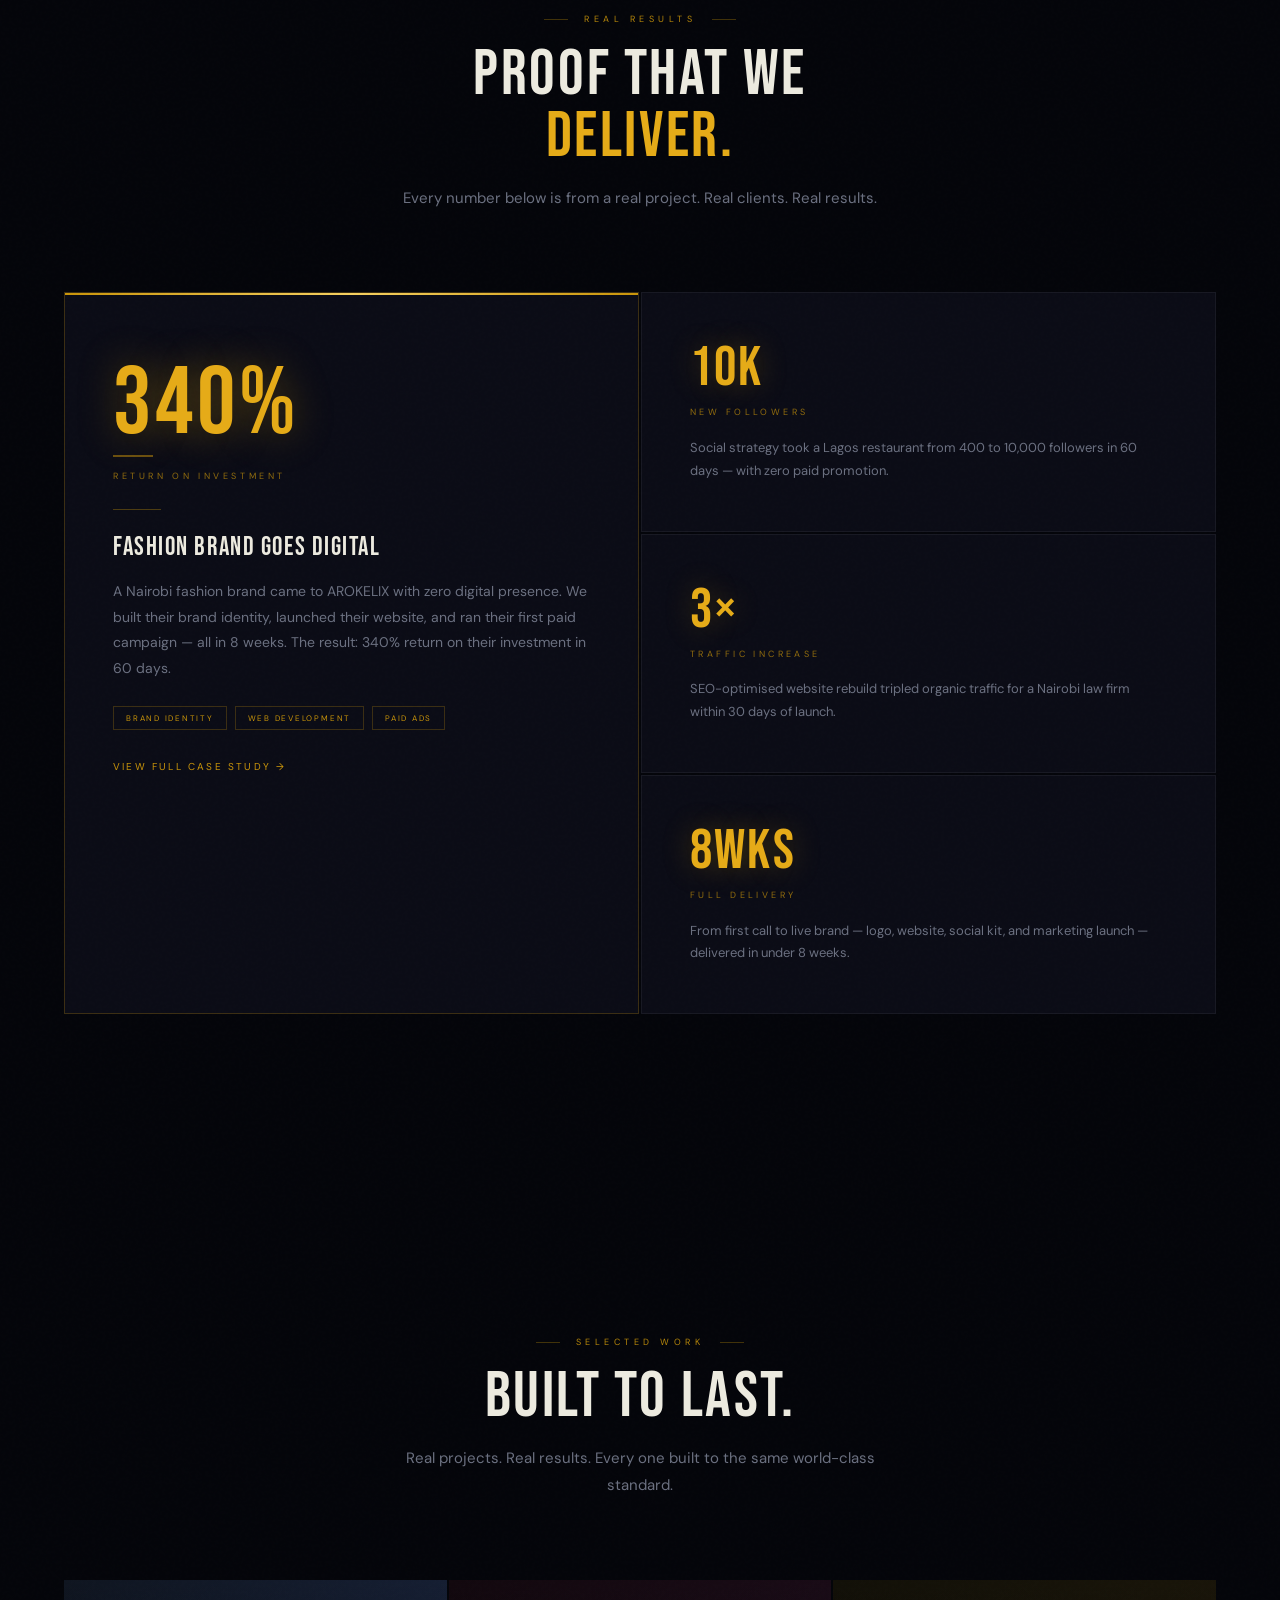
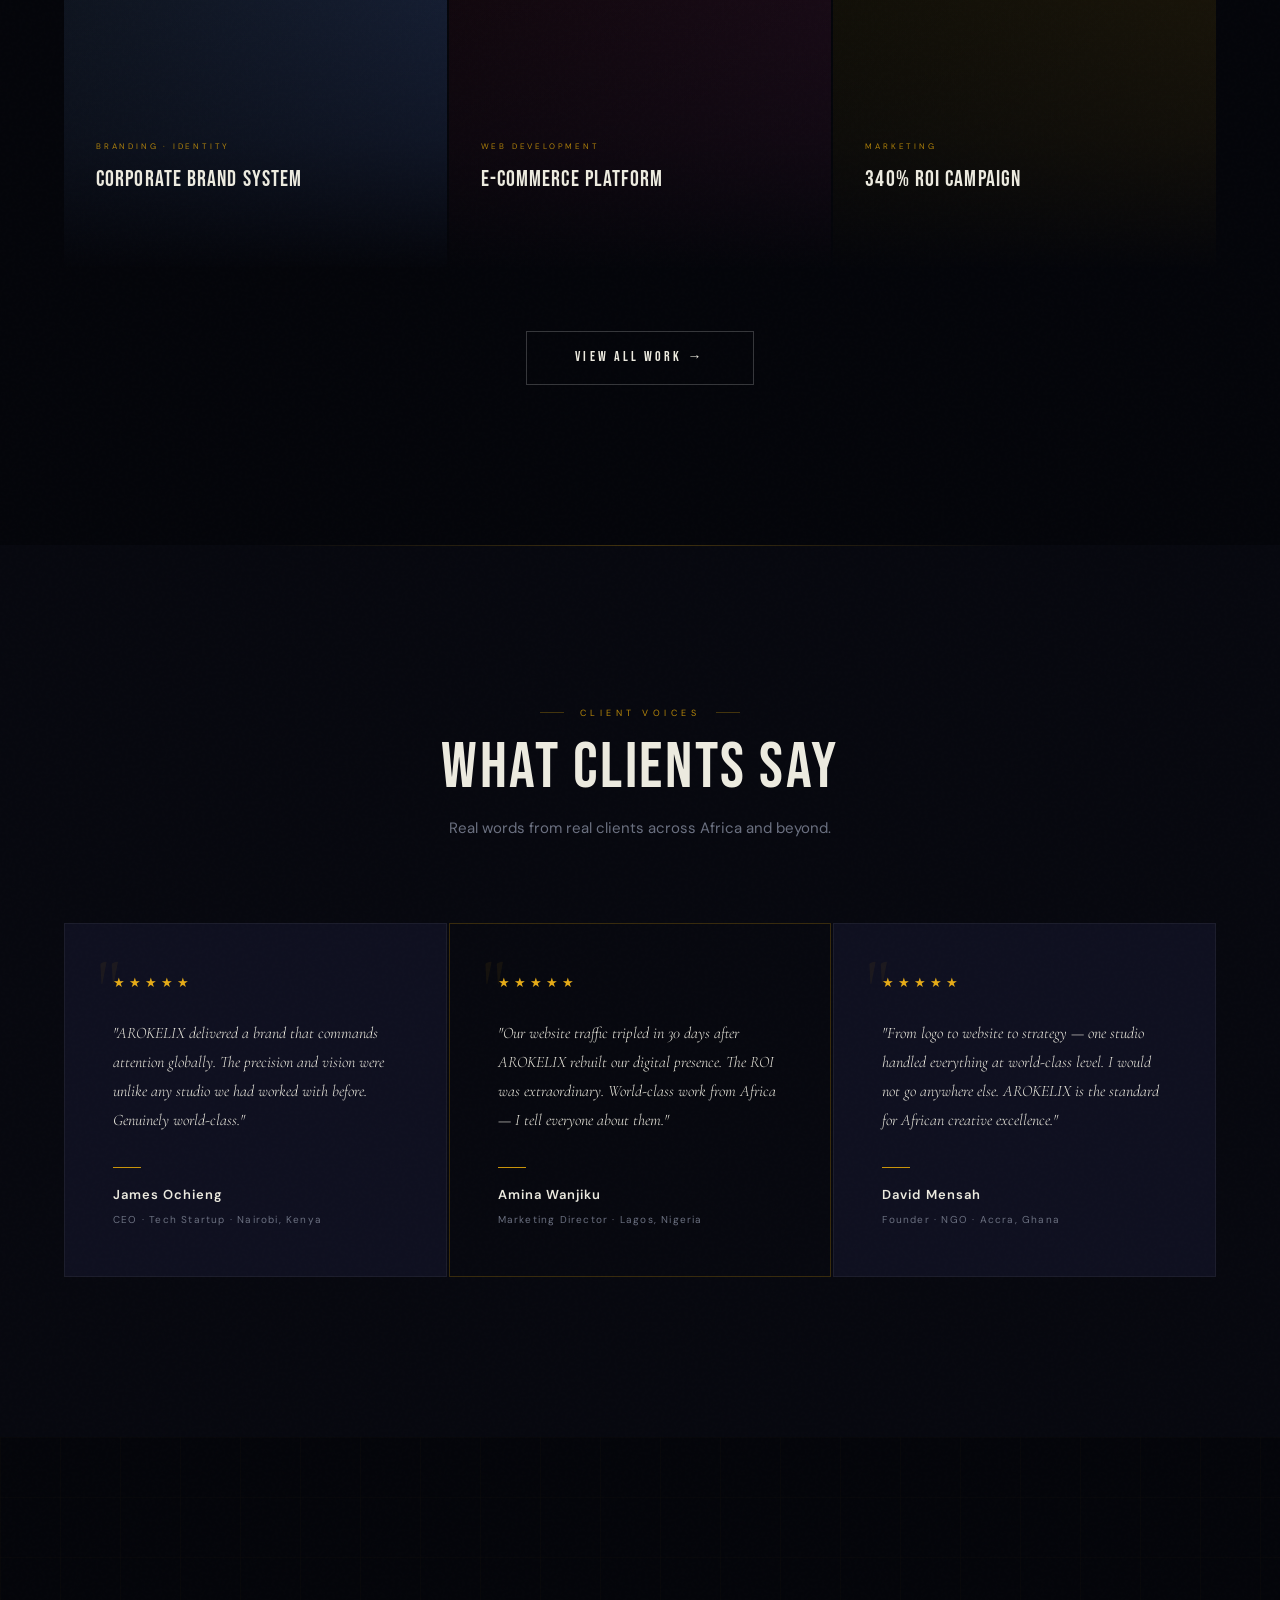
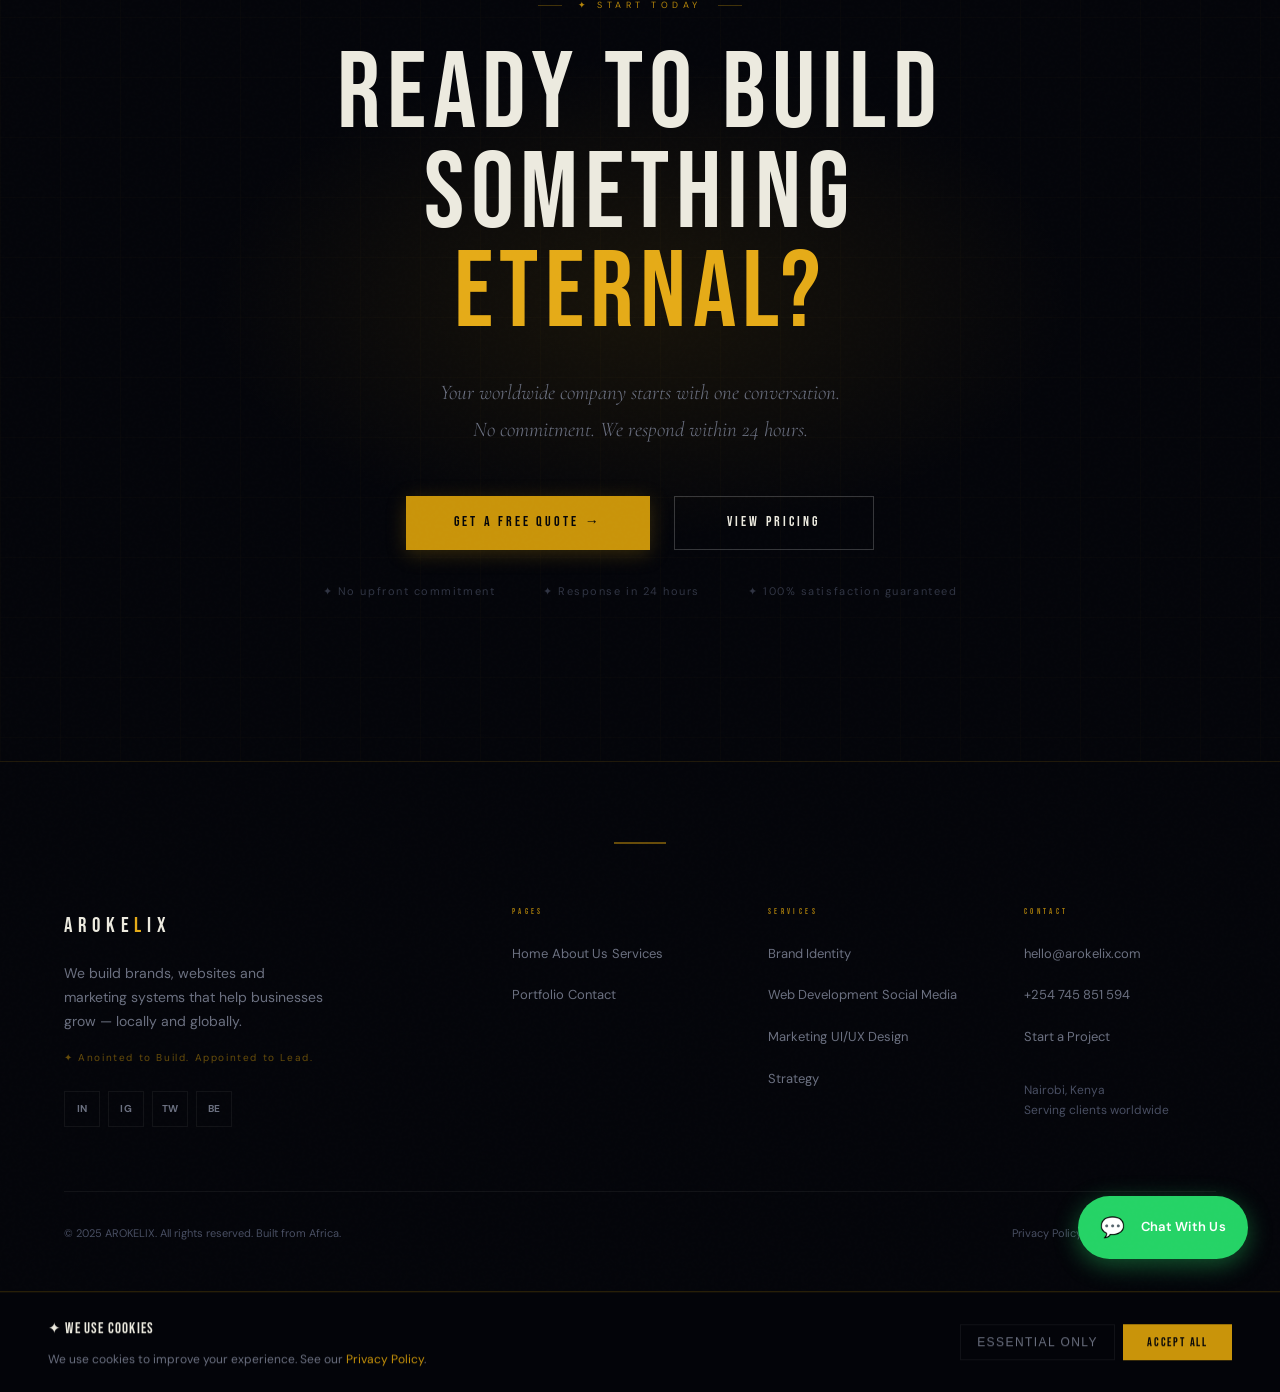
==== commit 0a3f1a09: "complete fix" ====
--- a/index.html
+++ b/index.html
@@ -15,18 +15,40 @@
     <meta property="og:image" content="https://arokelix.com/images/og-image.jpg">
     <meta name="twitter:card" content="summary_large_image">
     <meta name="twitter:title" content="AROKELIX — Brand Design & Web Development Kenya">
-    <meta name="twitter:description" content="We build brands, websites and marketing systems that win.">
+    <meta name="twitter:description" content="We build brands that win. Built from Africa.">
     <link rel="canonical" href="https://arokelix.com">
+    <link rel="icon" type="image/svg+xml" href="images/favicon.svg">
+    <meta name="theme-color" content="#04050A">
+
+    <!-- Schema Markup -->
+    <script type="application/ld+json">
+    {
+        "@context": "https://schema.org",
+        "@type": "ProfessionalService",
+        "name": "AROKELIX",
+        "description": "Worldwide creative studio — brand identity, web development, social media, digital marketing.",
+        "url": "https://arokelix.com",
+        "telephone": "+254745851594",
+        "email": "hello@arokelix.com",
+        "address": {
+            "@type": "PostalAddress",
+            "addressLocality": "Nairobi",
+            "addressCountry": "KE"
+        },
+        "areaServed": "Worldwide",
+        "priceRange": "$199 - $5000",
+        "aggregateRating": {
+            "@type": "AggregateRating",
+            "ratingValue": "5",
+            "reviewCount": "50"
+        }
+    }
+    </script>
+
     <link href="https://fonts.googleapis.com/css2?family=Bebas+Neue&family=Cormorant+Garamond:ital,wght@0,300;0,400;1,300;1,400&family=DM+Sans:wght@300;400;500;600&display=swap" rel="stylesheet">
     <link rel="stylesheet" href="css/style.css">
 </head>
 <body>
-
-    <!-- PRELOADER -->
-    <div class="preloader" id="preloader" style="display:none;">
-        <div class="preloader-logo">AROKE<span>L</span>IX</div>
-        <div class="preloader-bar"></div>
-    </div>
 
     <!-- SCROLL PROGRESS -->
     <div class="scroll-progress" id="scrollProgress"></div>
@@ -74,8 +96,10 @@
         </div>
     </nav>
 
-   <!-- ══ HERO ══ -->
-    <section class="hero" id="home">
+    <!-- ══════════════════════════
+         SECTION 1 — HERO
+    ══════════════════════════ -->
+    <section class="hero" id="home" aria-label="Hero">
         <div class="hero-bg-img"></div>
 
         <div class="hero-content">
@@ -100,7 +124,7 @@
 
             <p class="hero-sub">
                 Design. Marketing. Software — built for serious brands.<br>
-                From Africa to the world — we engineer results, not just aesthetics.
+                From Africa to the world, we engineer results, not just aesthetics.
             </p>
 
             <div class="hero-trust">
@@ -126,12 +150,8 @@
             </div>
 
             <div class="hero-ctas">
-                <a href="contact.html" class="btn-gold">
-                    Start Your Project →
-                </a>
-                <a href="portfolio.html" class="btn-ghost">
-                    See Our Work
-                </a>
+                <a href="contact.html" class="btn-gold">Start Your Project →</a>
+                <a href="portfolio.html" class="btn-ghost">See Our Work</a>
             </div>
 
             <p class="hero-micro">
@@ -140,9 +160,10 @@
 
         </div>
     </section>
-    
-
-    <!-- ══ MARQUEE ══ -->
+
+    <!-- ══════════════════════════
+         SECTION 2 — MARQUEE
+    ══════════════════════════ -->
     <div class="marquee-strip" aria-hidden="true">
         <div class="marquee-inner">
             <span>Brand Identity</span><span class="mdot">✦</span>
@@ -160,131 +181,148 @@
         </div>
     </div>
 
-    <!-- ══ WHY AROKELIX ══ -->
-    <section class="why-us">
-        <div class="why-header">
-            <p class="section-eyebrow" style="color:var(--c-gold);">Why Choose AROKELIX</p>
-            <h2 class="section-title" style="color:var(--c-ivory);">Not Just Another<br>Creative Agency.</h2>
-            <p class="section-desc" style="color:var(--c-muted2);">We are the rare studio that combines design precision, technical depth, and marketing intelligence — all under one roof.</p>
-        </div>
-        <div class="why-grid">
-            <div class="why-card">
-                <div class="why-icon">◈</div>
-                <h3 class="why-title">Full-Spectrum Capability</h3>
-                <p class="why-desc">Brand design, web development, social media, marketing — all in one studio. No handoffs. No dilution. One unified vision from concept to execution.</p>
-            </div>
-            <div class="why-card why-card-gold">
-                <div class="why-icon">◈</div>
-                <h3 class="why-title">Built For Results</h3>
-                <p class="why-desc">We don't measure success by how beautiful the work looks. We measure it by what it does — leads generated, revenue grown, audiences built.</p>
-            </div>
-            <div class="why-card">
-                <div class="why-icon">◈</div>
-                <h3 class="why-title">Africa's Edge</h3>
-                <p class="why-desc">World-class quality at 40-60% below Western agency rates. Kenya's timezone means work continues while your competitors sleep. Built from Africa — for the world.</p>
-            </div>
-            <div class="why-card">
-                <div class="why-icon">◈</div>
-                <h3 class="why-title">Senior Execution Only</h3>
-                <p class="why-desc">Every project is handled personally by Aron — the founder. No interns. No outsourcing. The person you talk to is the person who builds your brand.</p>
-            </div>
-            <div class="why-card">
-                <div class="why-icon">◈</div>
-                <h3 class="why-title">Delivery In 8 Weeks</h3>
-                <p class="why-desc">Our five-stage process delivers complete brand systems — logo, website, social kit, marketing launch — in 8 weeks or less. Fast without compromise.</p>
-            </div>
-            <div class="why-card">
-                <div class="why-icon">◈</div>
-                <h3 class="why-title">100% Satisfaction Record</h3>
-                <p class="why-desc">Every client we have worked with has been satisfied. Not because we are perfect — because we don't stop until the work is right. That is our guarantee.</p>
-            </div>
-        </div>
-    </section>
-
-    <!-- ══ SERVICES ══ -->
-    <section class="services" id="services" aria-label="Services">
-        <div class="services-header">
-            <p class="section-eyebrow">What We Do</p>
-            <h2 class="section-title">Six Ways We Grow<br>Your Business</h2>
-            <p class="section-desc">Not just deliverables — outcomes. Every service is designed to generate real results for your brand.</p>
-        </div>
-        <div class="services-grid">
-            <div class="service-card">
-                <div class="service-icon">◈</div>
-                <div class="service-num">01</div>
-                <div class="service-name">High-Converting<br>Brand Identity</div>
-                <p class="service-desc">Logos and visual systems that make clients choose you over competitors — before you say a word.</p>
-                <a href="services.html" class="service-link">Learn more →</a>
-            </div>
-            <div class="service-card">
-                <div class="service-icon">◈</div>
-                <div class="service-num">02</div>
-                <div class="service-name">Business Websites<br>That Convert</div>
-                <p class="service-desc">Precision-built websites that turn visitors into paying clients. Fast. Mobile-first. SEO-ready.</p>
-                <a href="services.html" class="service-link">Learn more →</a>
-            </div>
-            <div class="service-card service-card-featured">
-                <div class="service-badge">Most Popular</div>
-                <div class="service-icon">◈</div>
-                <div class="service-num">03</div>
-                <div class="service-name">Social Media That<br>Builds Audiences</div>
-                <p class="service-desc">Content strategy and creation that grows real followers and converts them into real clients.</p>
-                <a href="services.html" class="service-link">Learn more →</a>
-            </div>
-            <div class="service-card">
-                <div class="service-icon">◈</div>
-                <div class="service-num">04</div>
-                <div class="service-name">Marketing Campaigns<br>With Measurable ROI</div>
-                <p class="service-desc">Paid and organic campaigns engineered for results. We track every shilling and optimise every day.</p>
-                <a href="services.html" class="service-link">Learn more →</a>
-            </div>
-            <div class="service-card">
-                <div class="service-icon">◈</div>
-                <div class="service-num">05</div>
-                <div class="service-name">UI/UX Design That<br>Users Love</div>
-                <p class="service-desc">Digital experiences so intuitive they feel inevitable. Research-backed. Beautifully executed.</p>
-                <a href="services.html" class="service-link">Learn more →</a>
-            </div>
-            <div class="service-card">
-                <div class="service-icon">◈</div>
-                <div class="service-num">06</div>
-                <div class="service-name">Creative Strategy<br>& Consulting</div>
-                <p class="service-desc">We help you understand where to go — and build the complete roadmap to get there fast.</p>
-                <a href="services.html" class="service-link">Learn more →</a>
-            </div>
-        </div>
-        <div class="services-cta-row">
-            <a href="services.html" class="btn-primary">See All Services & Pricing →</a>
-        </div>
-    </section>
-
-    <!-- ══ STATS ══ -->
+    <!-- ══════════════════════════
+         SECTION 3 — WHY AROKELIX
+    ══════════════════════════ -->
+    <section class="why-us" aria-label="Why choose AROKELIX">
+        <div class="inner-wrap">
+            <div class="why-header">
+                <p class="section-eyebrow" style="color:var(--c-gold);">Why Choose AROKELIX</p>
+                <h2 class="section-title" style="color:var(--c-ivory);">Not Just Another<br>Creative Agency.</h2>
+                <p class="section-desc" style="color:var(--c-muted2);">We are the rare studio that combines design precision, technical depth, and marketing intelligence — all under one roof, delivered at world-class standard.</p>
+            </div>
+
+            <div class="why-grid">
+                <div class="why-card" data-num="01">
+                    <div class="why-icon">◈</div>
+                    <h3 class="why-title">Full-Spectrum Capability</h3>
+                    <p class="why-desc">Brand design, web development, social media, marketing — all in one studio. No handoffs. No dilution. One unified vision from concept to execution.</p>
+                </div>
+                <div class="why-card why-card-gold" data-num="02">
+                    <div class="why-icon">◈</div>
+                    <h3 class="why-title">Built For Results</h3>
+                    <p class="why-desc">We don't measure success by how beautiful the work looks. We measure it by what it does — leads generated, revenue grown, audiences built.</p>
+                </div>
+                <div class="why-card" data-num="03">
+                    <div class="why-icon">◈</div>
+                    <h3 class="why-title">Africa's Global Edge</h3>
+                    <p class="why-desc">World-class quality at 40–60% below Western agency rates. Kenya's timezone means work continues while your competitors sleep.</p>
+                </div>
+                <div class="why-card" data-num="04">
+                    <div class="why-icon">◈</div>
+                    <h3 class="why-title">Senior Execution Only</h3>
+                    <p class="why-desc">Every project is handled personally by Aron — the founder. No interns. No outsourcing. The person you talk to is the person who builds your brand.</p>
+                </div>
+                <div class="why-card" data-num="05">
+                    <div class="why-icon">◈</div>
+                    <h3 class="why-title">Delivered In 8 Weeks</h3>
+                    <p class="why-desc">Our five-stage process delivers complete brand systems — logo, website, social kit, marketing launch — in 8 weeks or less. Fast without compromise.</p>
+                </div>
+                <div class="why-card" data-num="06">
+                    <div class="why-icon">◈</div>
+                    <h3 class="why-title">100% Satisfaction Record</h3>
+                    <p class="why-desc">Every client we have worked with has been satisfied. Not because we are perfect — because we don't stop until the work is right. That is our guarantee.</p>
+                </div>
+            </div>
+        </div>
+    </section>
+
+    <!-- ══════════════════════════
+         SECTION 4 — SERVICES
+    ══════════════════════════ -->
+    <section class="services" aria-label="Services">
+        <div class="inner-wrap">
+            <div class="services-header">
+                <p class="section-eyebrow">What We Do</p>
+                <h2 class="section-title">Six Ways We Grow<br>Your Business</h2>
+                <p class="section-desc">Not just deliverables — outcomes. Every service is designed to generate real, measurable results for your brand.</p>
+            </div>
+
+            <div class="services-grid">
+                <div class="service-card">
+                    <div class="service-icon">◈</div>
+                    <div class="service-num">01</div>
+                    <div class="service-name">High-Converting<br>Brand Identity</div>
+                    <p class="service-desc">Logos and visual systems that make clients choose you over competitors — before you say a word.</p>
+                    <a href="services.html" class="service-link">Learn more →</a>
+                </div>
+                <div class="service-card">
+                    <div class="service-icon">◈</div>
+                    <div class="service-num">02</div>
+                    <div class="service-name">Business Websites<br>That Convert</div>
+                    <p class="service-desc">Precision-built websites that turn visitors into paying clients. Fast. Mobile-first. SEO-ready.</p>
+                    <a href="services.html" class="service-link">Learn more →</a>
+                </div>
+                <div class="service-card service-card-featured">
+                    <div class="service-badge">Most Popular</div>
+                    <div class="service-icon">◈</div>
+                    <div class="service-num">03</div>
+                    <div class="service-name">Social Media That<br>Builds Audiences</div>
+                    <p class="service-desc">Content strategy and creation that grows real followers and converts them into real clients every month.</p>
+                    <a href="services.html" class="service-link">Learn more →</a>
+                </div>
+                <div class="service-card">
+                    <div class="service-icon">◈</div>
+                    <div class="service-num">04</div>
+                    <div class="service-name">Marketing Campaigns<br>With Measurable ROI</div>
+                    <p class="service-desc">Paid and organic campaigns engineered for results. We track every shilling and optimise every day.</p>
+                    <a href="services.html" class="service-link">Learn more →</a>
+                </div>
+                <div class="service-card">
+                    <div class="service-icon">◈</div>
+                    <div class="service-num">05</div>
+                    <div class="service-name">UI/UX Design<br>That Users Love</div>
+                    <p class="service-desc">Digital experiences so intuitive they feel inevitable. Research-backed. Beautifully executed.</p>
+                    <a href="services.html" class="service-link">Learn more →</a>
+                </div>
+                <div class="service-card">
+                    <div class="service-icon">◈</div>
+                    <div class="service-num">06</div>
+                    <div class="service-name">Creative Strategy<br>&amp; Consulting</div>
+                    <p class="service-desc">We help you understand where to go — and build the complete roadmap to get there fast.</p>
+                    <a href="services.html" class="service-link">Learn more →</a>
+                </div>
+            </div>
+
+            <div class="services-cta-row">
+                <a href="services.html" class="btn-primary">See All Services &amp; Pricing →</a>
+            </div>
+        </div>
+    </section>
+
+    <!-- ══════════════════════════
+         SECTION 5 — STATS
+    ══════════════════════════ -->
     <section class="stats" aria-label="Statistics">
-        <div class="stats-eyebrow">
-            <p class="section-eyebrow" style="color:var(--gold);">Proven Results</p>
-        </div>
-        <div class="stats-grid">
-            <div class="stat-block">
-                <div class="stat-num">50+</div>
-                <div class="stat-label">Projects Delivered</div>
-            </div>
-            <div class="stat-block">
-                <div class="stat-num">12+</div>
-                <div class="stat-label">Countries Served</div>
-            </div>
-            <div class="stat-block">
-                <div class="stat-num">100%</div>
-                <div class="stat-label">Client Satisfaction</div>
-            </div>
-            <div class="stat-block">
-                <div class="stat-num">5★</div>
-                <div class="stat-label">Average Rating</div>
-            </div>
-        </div>
-    </section>
-
-    <!-- ══ CASE RESULTS STRIP ══ -->
-    <section class="case-strip" aria-label="Case study results">
+        <div class="inner-wrap">
+            <div class="stats-eyebrow">
+                <p class="section-eyebrow" style="color:var(--c-gold);">Proven Track Record</p>
+            </div>
+            <div class="stats-grid">
+                <div class="stat-block">
+                    <div class="stat-num">50+</div>
+                    <div class="stat-label">Projects Delivered</div>
+                </div>
+                <div class="stat-block">
+                    <div class="stat-num">12+</div>
+                    <div class="stat-label">Countries Served</div>
+                </div>
+                <div class="stat-block">
+                    <div class="stat-num">100%</div>
+                    <div class="stat-label">Client Satisfaction</div>
+                </div>
+                <div class="stat-block">
+                    <div class="stat-num">5★</div>
+                    <div class="stat-label">Average Rating</div>
+                </div>
+            </div>
+        </div>
+    </section>
+
+    <!-- ══════════════════════════
+         SECTION 6 — CASE RESULTS
+    ══════════════════════════ -->
+    <section class="case-strip" aria-label="Results">
         <div class="case-strip-inner">
             <div class="case-item">
                 <div class="case-num">340%</div>
@@ -303,142 +341,169 @@
             <div class="case-divider"></div>
             <div class="case-item">
                 <div class="case-num">8wks</div>
-                <div class="case-label">Average delivery time</div>
-            </div>
-        </div>
-    </section>
-
-    <!-- ══ PROOF SECTION ══ -->
-    <section class="proof-section">
-        <div class="proof-header">
-            <p class="section-eyebrow">Real Results</p>
-            <h2 class="section-title">Proof That We<br><span class="gold-text">Deliver.</span></h2>
-        </div>
-        <div class="proof-grid">
-
-            <div class="proof-card proof-card-large">
-                <div class="proof-number">340%</div>
-                <div class="proof-label">ROI Delivered</div>
-                <div class="proof-divider"></div>
-                <h3 class="proof-title">Fashion Brand Goes Digital</h3>
-                <p class="proof-desc">A Nairobi fashion brand came to AROKELIX with zero digital presence. We built their brand identity, launched their website, and ran their first paid campaign — all in 8 weeks. The result: 340% return on their investment in 60 days.</p>
-                <div class="proof-tags">
-                    <span>Brand Identity</span>
-                    <span>Web Development</span>
-                    <span>Paid Ads</span>
-                </div>
-                <a href="portfolio.html" class="service-link" style="opacity:1;margin-top:24px;display:inline-block;">View Full Case Study →</a>
-            </div>
-
-            <div class="proof-right">
-                <div class="proof-stat-card">
-                    <div class="psc-num">10K</div>
-                    <div class="psc-label">New Followers</div>
-                    <p class="psc-desc">Social media strategy took a Lagos restaurant from 400 to 10,000 followers in 60 days — with zero paid promotion.</p>
-                </div>
-                <div class="proof-stat-card">
-                    <div class="psc-num">3×</div>
-                    <div class="psc-label">Traffic Increase</div>
-                    <p class="psc-desc">SEO-optimised website rebuild tripled organic traffic for a Nairobi law firm within 30 days of launch.</p>
-                </div>
-                <div class="proof-stat-card">
-                    <div class="psc-num">8wks</div>
-                    <div class="psc-label">Full Delivery</div>
-                    <p class="psc-desc">From first call to live brand — logo, website, social kit, and marketing launch — all delivered in under 8 weeks.</p>
-                </div>
-            </div>
-
-        </div>
-    </section>
-
-    <!-- ══ PORTFOLIO TEASER ══ -->
+                <div class="case-label">Average full delivery</div>
+            </div>
+        </div>
+    </section>
+
+    <!-- ══════════════════════════
+         SECTION 7 — PROOF / CASE STUDY
+    ══════════════════════════ -->
+    <section class="proof-section" aria-label="Case studies">
+        <div class="inner-wrap">
+            <div class="proof-header">
+                <p class="section-eyebrow" style="color:var(--c-gold);">Real Results</p>
+                <h2 class="section-title" style="color:var(--c-ivory);">Proof That We<br><span class="gold-text">Deliver.</span></h2>
+                <p class="section-desc" style="color:var(--c-muted2);">Every number below is from a real project. Real clients. Real results.</p>
+            </div>
+
+            <div class="proof-grid">
+
+                <div class="proof-card-large">
+                    <div class="proof-number">340%</div>
+                    <div class="proof-label">Return on Investment</div>
+                    <div class="proof-divider"></div>
+                    <h3 class="proof-title">Fashion Brand Goes Digital</h3>
+                    <p class="proof-desc">A Nairobi fashion brand came to AROKELIX with zero digital presence. We built their brand identity, launched their website, and ran their first paid campaign — all in 8 weeks. The result: 340% return on their investment in 60 days.</p>
+                    <div class="proof-tags">
+                        <span>Brand Identity</span>
+                        <span>Web Development</span>
+                        <span>Paid Ads</span>
+                    </div>
+                    <a href="portfolio.html" class="service-link" style="opacity:1;margin-top:28px;display:inline-block;">View Full Case Study →</a>
+                </div>
+
+                <div class="proof-right">
+                    <div class="proof-stat-card">
+                        <div class="psc-num">10K</div>
+                        <div class="psc-label">New Followers</div>
+                        <p class="psc-desc">Social strategy took a Lagos restaurant from 400 to 10,000 followers in 60 days — with zero paid promotion.</p>
+                    </div>
+                    <div class="proof-stat-card">
+                        <div class="psc-num">3×</div>
+                        <div class="psc-label">Traffic Increase</div>
+                        <p class="psc-desc">SEO-optimised website rebuild tripled organic traffic for a Nairobi law firm within 30 days of launch.</p>
+                    </div>
+                    <div class="proof-stat-card">
+                        <div class="psc-num">8wks</div>
+                        <div class="psc-label">Full Delivery</div>
+                        <p class="psc-desc">From first call to live brand — logo, website, social kit, and marketing launch — delivered in under 8 weeks.</p>
+                    </div>
+                </div>
+
+            </div>
+        </div>
+    </section>
+
+    <!-- ══════════════════════════
+         SECTION 8 — PORTFOLIO TEASER
+    ══════════════════════════ -->
     <section class="port-teaser" aria-label="Portfolio preview">
-        <div class="port-teaser-header">
-            <p class="section-eyebrow" style="color:var(--gold);">Selected Work</p>
-            <h2 class="section-title" style="color:var(--ivory);">Built To Last.</h2>
-            <p class="section-desc" style="color:var(--muted);">Real projects. Real results. Every one built to the same world-class standard.</p>
-        </div>
-        <div class="port-teaser-grid">
-            <div class="pt-item pt-bg-1">
-                <div class="pt-overlay"></div>
-                <div class="pt-info">
-                    <div class="pt-cat">Branding · Identity</div>
-                    <div class="pt-name">Corporate Brand System</div>
-                    <a href="portfolio.html" class="pt-link">View Project →</a>
-                </div>
-            </div>
-            <div class="pt-item pt-bg-2">
-                <div class="pt-overlay"></div>
-                <div class="pt-info">
-                    <div class="pt-cat">Web Development</div>
-                    <div class="pt-name">E-Commerce Platform</div>
-                    <a href="portfolio.html" class="pt-link">View Project →</a>
-                </div>
-            </div>
-            <div class="pt-item pt-bg-3">
-                <div class="pt-overlay"></div>
-                <div class="pt-info">
-                    <div class="pt-cat">Marketing</div>
-                    <div class="pt-name">340% ROI Campaign</div>
-                    <a href="portfolio.html" class="pt-link">View Project →</a>
-                </div>
-            </div>
-        </div>
-        <div style="text-align:center;margin-top:48px;">
-            <a href="portfolio.html" class="btn-secondary">View All Work →</a>
-        </div>
-    </section>
-
-    <!-- ══ TESTIMONIALS ══ -->
-    <section class="home-testi" aria-label="Client testimonials">
-        <div class="home-testi-header">
-            <p class="section-eyebrow">Client Voices</p>
-            <h2 class="section-title" style="color:var(--ivory);">What Clients Say</h2>
-        </div>
-        <div class="home-testi-grid">
-            <div class="home-testi-card">
-                <div class="htc-stars">★★★★★</div>
-                <p class="htc-quote">"AROKELIX delivered a brand that commands attention globally. The precision and vision were unlike any studio we had worked with before."</p>
-                <div class="htc-divider"></div>
-                <div class="htc-author">James Ochieng</div>
-                <div class="htc-role">CEO · Tech Startup · Nairobi</div>
-            </div>
-            <div class="home-testi-card htc-featured">
-                <div class="htc-stars">★★★★★</div>
-                <p class="htc-quote">"Our website traffic tripled in 30 days after AROKELIX rebuilt our digital presence. The ROI was extraordinary. World-class work from Africa."</p>
-                <div class="htc-divider"></div>
-                <div class="htc-author">Amina Wanjiku</div>
-                <div class="htc-role">Marketing Director · Lagos</div>
-            </div>
-            <div class="home-testi-card">
-                <div class="htc-stars">★★★★★</div>
-                <p class="htc-quote">"From logo to website to strategy — one studio handled everything at world-class level. I would not go anywhere else. AROKELIX is the standard."</p>
-                <div class="htc-divider"></div>
-                <div class="htc-author">David Mensah</div>
-                <div class="htc-role">Founder · NGO · Accra</div>
-            </div>
-        </div>
-    </section>
-
-    <!-- ══ HOME CTA ══ -->
+        <div class="inner-wrap">
+            <div class="port-teaser-header">
+                <p class="section-eyebrow" style="color:var(--c-gold);">Selected Work</p>
+                <h2 class="section-title" style="color:var(--c-ivory);">Built To Last.</h2>
+                <p class="section-desc" style="color:var(--c-muted2);">Real projects. Real results. Every one built to the same world-class standard.</p>
+            </div>
+
+            <div class="port-teaser-grid">
+                <div class="pt-item pt-bg-1">
+                    <div class="pt-overlay"></div>
+                    <div class="pt-info">
+                        <div class="pt-cat">Branding · Identity</div>
+                        <div class="pt-name">Corporate Brand System</div>
+                        <a href="portfolio.html" class="pt-link">View Project →</a>
+                    </div>
+                </div>
+                <div class="pt-item pt-bg-2">
+                    <div class="pt-overlay"></div>
+                    <div class="pt-info">
+                        <div class="pt-cat">Web Development</div>
+                        <div class="pt-name">E-Commerce Platform</div>
+                        <a href="portfolio.html" class="pt-link">View Project →</a>
+                    </div>
+                </div>
+                <div class="pt-item pt-bg-3">
+                    <div class="pt-overlay"></div>
+                    <div class="pt-info">
+                        <div class="pt-cat">Marketing</div>
+                        <div class="pt-name">340% ROI Campaign</div>
+                        <a href="portfolio.html" class="pt-link">View Project →</a>
+                    </div>
+                </div>
+            </div>
+
+            <div class="port-teaser-cta">
+                <a href="portfolio.html" class="btn-ghost">View All Work →</a>
+            </div>
+        </div>
+    </section>
+
+    <!-- ══════════════════════════
+         SECTION 9 — TESTIMONIALS
+    ══════════════════════════ -->
+    <section class="home-testi" aria-label="Testimonials">
+        <div class="inner-wrap">
+            <div class="home-testi-header">
+                <p class="section-eyebrow">Client Voices</p>
+                <h2 class="section-title" style="color:var(--c-ivory);">What Clients Say</h2>
+                <p class="section-desc" style="color:var(--c-muted2);">Real words from real clients across Africa and beyond.</p>
+            </div>
+
+            <div class="home-testi-grid">
+                <div class="home-testi-card">
+                    <div class="htc-stars">★★★★★</div>
+                    <p class="htc-quote">"AROKELIX delivered a brand that commands attention globally. The precision and vision were unlike any studio we had worked with before. Genuinely world-class."</p>
+                    <div class="htc-divider"></div>
+                    <div class="htc-author">James Ochieng</div>
+                    <div class="htc-role">CEO · Tech Startup · Nairobi, Kenya</div>
+                </div>
+                <div class="home-testi-card htc-featured">
+                    <div class="htc-stars">★★★★★</div>
+                    <p class="htc-quote">"Our website traffic tripled in 30 days after AROKELIX rebuilt our digital presence. The ROI was extraordinary. World-class work from Africa — I tell everyone about them."</p>
+                    <div class="htc-divider"></div>
+                    <div class="htc-author">Amina Wanjiku</div>
+                    <div class="htc-role">Marketing Director · Lagos, Nigeria</div>
+                </div>
+                <div class="home-testi-card">
+                    <div class="htc-stars">★★★★★</div>
+                    <p class="htc-quote">"From logo to website to strategy — one studio handled everything at world-class level. I would not go anywhere else. AROKELIX is the standard for African creative excellence."</p>
+                    <div class="htc-divider"></div>
+                    <div class="htc-author">David Mensah</div>
+                    <div class="htc-role">Founder · NGO · Accra, Ghana</div>
+                </div>
+            </div>
+        </div>
+    </section>
+
+    <!-- ══════════════════════════
+         SECTION 10 — FINAL CTA
+    ══════════════════════════ -->
     <section class="home-cta" aria-label="Call to action">
         <div class="home-cta-inner">
-            <p class="hero-eyebrow">✦ Start Today</p>
-            <h2 class="home-cta-title">Ready To Build<br>Something <span>Eternal?</span></h2>
-            <p class="home-cta-sub">Your worldwide company starts with one conversation. No commitment. We respond within 24 hours.</p>
-            <div class="hero-buttons" style="justify-content:center;margin-top:48px;">
-                <a href="contact.html" class="btn-primary">Get a Free Quote →</a>
-                <a href="services.html" class="btn-secondary">View Pricing</a>
+            <p class="section-eyebrow" style="color:var(--c-gold);justify-content:center;">✦ Start Today</p>
+            <h2 class="home-cta-title">
+                Ready To Build<br>Something <span>Eternal?</span>
+            </h2>
+            <p class="home-cta-sub">
+                Your worldwide company starts with one conversation.<br>
+                No commitment. We respond within 24 hours.
+            </p>
+            <div class="home-cta-buttons">
+                <a href="contact.html" class="btn-gold">Get a Free Quote →</a>
+                <a href="services.html" class="btn-ghost">View Pricing</a>
             </div>
             <div class="cta-trust">
                 <span>✦ No upfront commitment</span>
-                <span>✦ Response in 24hrs</span>
-                <span>✦ 100% satisfaction</span>
-            </div>
-        </div>
-    </section>
-
-    <!-- ══ FOOTER ══ -->
+                <span>✦ Response in 24 hours</span>
+                <span>✦ 100% satisfaction guaranteed</span>
+            </div>
+        </div>
+    </section>
+
+    <!-- ══════════════════════════
+         FOOTER
+    ══════════════════════════ -->
     <footer aria-label="Footer">
         <div class="footer-inner">
             <div class="footer-brand">
@@ -472,10 +537,9 @@
             <div class="footer-col">
                 <h4>Contact</h4>
                 <a href="mailto:hello@arokelix.com">hello@arokelix.com</a>
-                <a href="https://wa.me/254745851594">WhatsApp Us</a>
+                <a href="https://wa.me/254745851594" target="_blank">+254 745 851 594</a>
                 <a href="contact.html">Start a Project</a>
-                <br>
-                <p style="font-size:11px;color:var(--muted);margin-top:8px;line-height:1.6;">Nairobi, Kenya<br>Serving clients worldwide</p>
+                <p style="font-size:12px;color:var(--c-muted1);margin-top:16px;line-height:1.65;">Nairobi, Kenya<br>Serving clients worldwide</p>
             </div>
         </div>
         <div class="footer-bottom">
@@ -483,12 +547,11 @@
             <div class="footer-links">
                 <a href="privacy.html">Privacy Policy</a>
                 <a href="terms.html">Terms & Conditions</a>
-                <a href="sitemap.html">Sitemap</a>
             </div>
         </div>
     </footer>
 
-    <!-- WHATSAPP — Fixed, not compressed -->
+    <!-- WHATSAPP BUTTON -->
     <a href="https://wa.me/254745851594?text=Hi%20AROKELIX!%20I%20would%20like%20to%20discuss%20a%20project."
         class="whatsapp-btn"
         target="_blank"
--- a/css/style.css
+++ b/css/style.css
@@ -336,7 +336,7 @@
 /* Hero background image with overlay */
 .hero-bg-img {
     position: absolute; inset: 0;
-    background-image: url('images/hero-bg.jpg');
+    background-image: url('images/hero.jpg');
     background-size: cover;
     background-position: center;
     background-repeat: no-repeat;
@@ -1834,4 +1834,843 @@
     .wa-label { display: none; }
     .whatsapp-btn { border-radius: 50%; width: 52px; height: 52px; justify-content: center; padding: 0; }
     .wa-icon { font-size: 24px; }
+}
+
+/* ══════════════════════════════════════
+   WORLD CLASS PREMIUM TOUCHES
+   Every detail that separates good from legendary
+══════════════════════════════════════ */
+
+/* ── TOUCH 1: GRAIN TEXTURE OVERLAY ──
+   Used by Apple, Stripe, Linear
+   Adds cinematic film grain to the whole page */
+body::after {
+    content: '';
+    position: fixed;
+    inset: 0;
+    pointer-events: none;
+    z-index: 99997;
+    background-image: url("data:image/svg+xml,%3Csvg viewBox='0 0 512 512' xmlns='http://www.w3.org/2000/svg'%3E%3Cfilter id='n'%3E%3CfeTurbulence type='fractalNoise' baseFrequency='0.75' numOctaves='4' stitchTiles='stitch'/%3E%3C/filter%3E%3Crect width='100%25' height='100%25' filter='url(%23n)' opacity='0.04'/%3E%3C/svg%3E");
+    opacity: 0.22;
+    mix-blend-mode: overlay;
+}
+
+/* ── TOUCH 2: ATMOSPHERIC SIDE GLOW ──
+   Warm gold ambiance from the edges */
+body::before {
+    content: '';
+    position: fixed;
+    top: 0; left: -200px;
+    width: 600px; height: 100vh;
+    background: radial-gradient(
+        ellipse at left,
+        rgba(201,148,10,0.04) 0%,
+        transparent 65%
+    );
+    pointer-events: none;
+    z-index: 0;
+}
+
+/* ── TOUCH 3: PREMIUM LINK UNDERLINE ──
+   Animated underline on all text links */
+.footer-col a,
+.legal-contact a,
+.legal-section a {
+    position: relative;
+    display: inline-block;
+}
+.footer-col a::after {
+    content: '';
+    position: absolute;
+    bottom: -1px; left: 0;
+    width: 0; height: 1px;
+    background: var(--c-gold);
+    transition: width 0.35s var(--ease);
+}
+.footer-col a:hover::after { width: 100%; }
+
+/* ── TOUCH 4: SECTION ENTRY GLOW ──
+   Every dark section gets a subtle top glow */
+.stats::before,
+.home-testi::before,
+.why-us::before,
+.proof-section::before {
+    content: '';
+    position: absolute;
+    top: 0; left: 50%;
+    transform: translateX(-50%);
+    width: 60%; height: 1px;
+    background: linear-gradient(
+        to right,
+        transparent,
+        rgba(201,148,10,0.3),
+        transparent
+    );
+}
+.stats, .home-testi, .why-us {
+    position: relative;
+}
+
+/* ── TOUCH 5: HERO TITLE WORD SPACING ──
+   Give the hero headline more authority */
+.hero-title {
+    word-spacing: 0.04em;
+    text-wrap: balance;
+}
+
+/* ── TOUCH 6: PREMIUM INPUT PLACEHOLDER ── */
+.form-input::placeholder {
+    color: rgba(12,16,32,0.28);
+    font-style: italic;
+    font-family: var(--ff-serif);
+}
+
+/* ── TOUCH 7: CARD ENTRANCE SHIMMER ──
+   Cards get a one-time shimmer when hovered first time */
+.service-card,
+.why-card,
+.home-testi-card,
+.proof-stat-card {
+    background-image: linear-gradient(
+        135deg,
+        transparent 0%,
+        rgba(201,148,10,0) 100%
+    );
+    background-size: 200% 200%;
+    transition: all 0.45s var(--ease), background-position 0.6s ease;
+}
+.service-card:hover,
+.why-card:hover,
+.home-testi-card:hover {
+    background-position: 100% 100%;
+}
+
+/* ── TOUCH 8: NAVIGATION LOGO SACRED MARK ──
+   A tiny gold dot after the logo */
+.nav-logo::after {
+    content: ' ✦';
+    font-size: 8px;
+    color: var(--c-gold);
+    opacity: 0.4;
+    vertical-align: super;
+    transition: opacity 0.3s;
+}
+.nav-logo:hover::after { opacity: 1; }
+
+/* ── TOUCH 9: MARQUEE TEXT SHADOW ── */
+.marquee-inner span {
+    text-shadow: 0 1px 2px rgba(4,5,10,0.2);
+}
+
+/* ── TOUCH 10: HERO SACRED LINE PULSE ── */
+.hero-sacred {
+    animation: sacredPulse 3s ease-in-out infinite;
+}
+@keyframes sacredPulse {
+    0%, 100% { opacity: 0.35; height: 44px; }
+    50% { opacity: 0.65; height: 52px; }
+}
+
+/* ── TOUCH 11: STATS NUMBER GLOW PULSE ── */
+.stat-num {
+    animation: numGlow 4s ease-in-out infinite;
+}
+@keyframes numGlow {
+    0%, 100% { text-shadow: 0 0 30px rgba(201,148,10,0.15); }
+    50% { text-shadow: 0 0 50px rgba(201,148,10,0.4); }
+}
+
+/* ── TOUCH 12: FOOTER SACRED MARK ──
+   AROKELIX verse breathes */
+.footer-verse {
+    animation: verseFade 4s ease-in-out infinite;
+}
+@keyframes verseFade {
+    0%, 100% { opacity: 0.45; }
+    50% { opacity: 0.75; }
+}
+
+/* ── TOUCH 13: BUTTON RIPPLE EFFECT ──
+   Premium tactile button response */
+.btn-gold,
+.btn-primary {
+    overflow: hidden;
+}
+.btn-gold::after,
+.btn-primary::after {
+    content: '';
+    position: absolute;
+    top: 50%; left: 50%;
+    transform: translate(-50%, -50%) scale(0);
+    width: 200px; height: 200px;
+    border-radius: 50%;
+    background: rgba(255,255,255,0.15);
+    transition: transform 0.5s var(--ease), opacity 0.5s;
+    opacity: 0;
+    pointer-events: none;
+}
+.btn-gold:active::after,
+.btn-primary:active::after {
+    transform: translate(-50%, -50%) scale(1);
+    opacity: 1;
+}
+
+/* ── TOUCH 14: SECTION TITLE WORD HIGHLIGHT ──
+   The span inside section titles gets special treatment */
+.section-title span,
+.home-cta-title span,
+.proof-title span {
+    position: relative;
+    display: inline-block;
+}
+
+/* ── TOUCH 15: PORTFOLIO ITEM CAPTION SLIDE ──
+   Text slides up from below on hover */
+.pt-info {
+    transform: translateY(8px);
+    transition: transform 0.4s var(--ease);
+}
+.pt-item:hover .pt-info {
+    transform: translateY(0);
+}
+
+/* ── TOUCH 16: TESTIMONIAL QUOTE MARK PULSE ── */
+.home-testi-card::before {
+    animation: quotePulse 5s ease-in-out infinite;
+}
+@keyframes quotePulse {
+    0%, 100% { opacity: 0.06; }
+    50% { opacity: 0.12; }
+}
+
+/* ── TOUCH 17: CASE STRIP NUMBER HOVER ── */
+.case-item {
+    transition: transform 0.4s var(--ease);
+}
+.case-item:hover { transform: translateY(-4px); }
+.case-num {
+    transition: text-shadow 0.4s;
+}
+.case-item:hover .case-num {
+    text-shadow: 0 4px 20px rgba(4,5,10,0.25);
+}
+
+/* ── TOUCH 18: WHY CARD NUMBER ── */
+.why-card::after {
+    content: attr(data-num);
+    position: absolute;
+    bottom: var(--sp-3); right: var(--sp-4);
+    font-family: var(--ff-head);
+    font-size: 80px;
+    color: rgba(201,148,10,0.04);
+    line-height: 1;
+    letter-spacing: 0.1em;
+    pointer-events: none;
+    transition: color 0.4s;
+}
+.why-card:hover::after {
+    color: rgba(201,148,10,0.08);
+}
+
+/* ── TOUCH 19: HERO EYEBROW ENTRANCE ── */
+.hero-eyebrow {
+    animation: eyebrowSlide 0.8s 0.05s var(--ease) both;
+}
+@keyframes eyebrowSlide {
+    from { opacity: 0; letter-spacing: 0.2em; }
+    to { opacity: 0.85; letter-spacing: 0.45em; }
+}
+
+/* ── TOUCH 20: PROOF NUMBER ENTRANCE ── */
+.proof-number {
+    position: relative;
+}
+.proof-number::after {
+    content: '';
+    position: absolute;
+    bottom: -4px; left: 0;
+    width: 40px; height: 2px;
+    background: var(--c-gold);
+    opacity: 0.5;
+}
+
+/* ── TOUCH 21: NAV ACTIVE INDICATOR ── */
+.nav-links a[aria-current="page"] {
+    color: var(--c-ivory);
+}
+.nav-links a[aria-current="page"]::after {
+    transform: scaleX(1);
+}
+
+/* ── TOUCH 22: IMAGE PREMIUM TREATMENT ──
+   Any img on the site gets these defaults */
+img {
+    max-width: 100%;
+    height: auto;
+    display: block;
+    border-radius: 0;
+}
+.img-gold-border {
+    border: 1px solid var(--b-gold);
+    padding: 4px;
+}
+.img-dark-overlay {
+    position: relative;
+    overflow: hidden;
+}
+.img-dark-overlay::after {
+    content: '';
+    position: absolute; inset: 0;
+    background: linear-gradient(
+        to bottom,
+        transparent 40%,
+        rgba(4,5,10,0.7) 100%
+    );
+}
+
+/* ── TOUCH 23: SCROLLBAR GOLD GLOW ── */
+::-webkit-scrollbar-thumb {
+    background: linear-gradient(to bottom, var(--c-gold), var(--c-gold2));
+    box-shadow: 0 0 6px rgba(201,148,10,0.4);
+}
+
+/* ── TOUCH 24: FOCUS RING GOLD ── */
+*:focus-visible {
+    outline: 2px solid var(--c-gold2);
+    outline-offset: 4px;
+    box-shadow: 0 0 0 4px rgba(201,148,10,0.15);
+}
+
+/* ── TOUCH 25: SECTION EYEBROW ANIMATION ── */
+.section-eyebrow {
+    animation: none;
+}
+.reveal.visible .section-eyebrow {
+    animation: eyebrowSlide 0.6s var(--ease) both;
+}
+
+/* ── TOUCH 26: PREMIUM HR DIVIDER ── */
+hr, .divider {
+    border: none;
+    height: 1px;
+    background: linear-gradient(
+        to right,
+        transparent,
+        rgba(201,148,10,0.2),
+        transparent
+    );
+    margin: var(--sp-6) 0;
+}
+
+/* ── TOUCH 27: SERVICE CARD FEATURED GLOW ── */
+.service-card-featured {
+    box-shadow:
+        0 0 0 1px rgba(201,148,10,0.2),
+        0 0 40px rgba(201,148,10,0.05),
+        inset 0 0 60px rgba(201,148,10,0.03);
+}
+.service-card-featured:hover {
+    box-shadow:
+        0 0 0 1px rgba(201,148,10,0.4),
+        0 0 60px rgba(201,148,10,0.12),
+        0 24px 60px rgba(0,0,0,0.4);
+}
+
+/* ── TOUCH 28: WHY CARD GOLD VARIANT GLOW ── */
+.why-card-gold {
+    box-shadow:
+        0 0 40px rgba(201,148,10,0.06),
+        inset 0 0 40px rgba(201,148,10,0.03);
+}
+
+/* ── TOUCH 29: HERO TRUST BAR GLOW ── */
+.hero-trust {
+    box-shadow:
+        0 0 0 1px rgba(201,148,10,0),
+        0 8px 32px rgba(0,0,0,0.2);
+    transition: box-shadow 0.4s, border-color 0.4s;
+}
+.hero-trust:hover {
+    box-shadow:
+        0 0 0 1px rgba(201,148,10,0.15),
+        0 8px 40px rgba(201,148,10,0.1);
+}
+
+/* ── TOUCH 30: PROOF CARD LARGE GLOW PULSE ── */
+.proof-card-large {
+    animation: proofPulse 6s ease-in-out infinite;
+}
+@keyframes proofPulse {
+    0%, 100% { box-shadow: 0 0 0 1px rgba(201,148,10,0.25), 0 0 40px rgba(201,148,10,0.05); }
+    50% { box-shadow: 0 0 0 1px rgba(201,148,10,0.4), 0 0 60px rgba(201,148,10,0.12); }
+}
+
+/* ══════════════════════════════════════
+   FIXES — All Layout & Button Issues
+══════════════════════════════════════ */
+
+/* ── INNER WRAP — Consistent container ── */
+.inner-wrap {
+    max-width: 1200px;
+    margin: 0 auto;
+    width: 100%;
+}
+
+/* ── WHY US — Fixed ── */
+.why-us {
+    background: var(--c-dark1);
+    padding: var(--sp-10) var(--sp-6);
+    position: relative;
+}
+.why-header {
+    text-align: center;
+    margin-bottom: var(--sp-7);
+    max-width: 640px;
+    margin-left: auto;
+    margin-right: auto;
+}
+.why-grid {
+    display: grid;
+    grid-template-columns: repeat(3, 1fr);
+    gap: 2px;
+    margin-top: var(--sp-6);
+}
+.why-card {
+    background: var(--c-dark2);
+    border: 1px solid var(--b-dark);
+    padding: var(--sp-6) var(--sp-5);
+    transition: all 0.45s var(--ease);
+    cursor: default;
+    position: relative;
+    overflow: hidden;
+}
+.why-card::before {
+    content: '';
+    position: absolute;
+    top: 0; left: 0; right: 0;
+    height: 2px;
+    background: linear-gradient(to right, transparent, var(--c-gold), transparent);
+    opacity: 0;
+    transition: opacity 0.4s;
+}
+.why-card::after {
+    content: attr(data-num);
+    position: absolute;
+    bottom: var(--sp-3); right: var(--sp-4);
+    font-family: var(--ff-head);
+    font-size: 80px;
+    color: rgba(201,148,10,0.05);
+    line-height: 1;
+    letter-spacing: 0.1em;
+    pointer-events: none;
+    transition: color 0.4s;
+}
+.why-card:hover {
+    background: var(--c-dark3);
+    border-color: var(--b-gold);
+    transform: translateY(-6px);
+    box-shadow: 0 24px 60px rgba(0,0,0,0.4);
+}
+.why-card:hover::before { opacity: 1; }
+.why-card:hover::after { color: rgba(201,148,10,0.1); }
+.why-card-gold {
+    background: rgba(201,148,10,0.06);
+    border-color: var(--b-gold);
+}
+.why-card-gold:hover { background: rgba(201,148,10,0.1); }
+.why-icon {
+    font-size: 20px; color: var(--c-gold); opacity: 0.35;
+    margin-bottom: var(--sp-3); display: inline-block;
+    transition: opacity 0.4s, transform 0.4s;
+}
+.why-card:hover .why-icon { opacity: 1; transform: scale(1.15) rotate(15deg); }
+.why-title {
+    font-family: var(--ff-head);
+    font-size: 22px; letter-spacing: 0.06em;
+    color: var(--c-ivory); margin-bottom: var(--sp-2); line-height: 1.1;
+}
+.why-desc {
+    font-size: 14px; color: var(--c-muted2); line-height: 1.82;
+}
+
+/* ── PROOF SECTION — Fixed ── */
+.proof-section {
+    background: var(--c-black);
+    padding: var(--sp-10) var(--sp-6);
+    position: relative;
+}
+.proof-header {
+    text-align: center;
+    margin-bottom: var(--sp-7);
+    max-width: 600px;
+    margin-left: auto;
+    margin-right: auto;
+}
+.proof-grid {
+    display: grid;
+    grid-template-columns: 1fr 1fr;
+    gap: 2px;
+}
+.proof-card-large {
+    background: var(--c-dark2);
+    border: 1px solid var(--b-gold);
+    padding: var(--sp-6) var(--sp-5);
+    position: relative; overflow: hidden;
+    transition: all 0.45s var(--ease);
+    animation: proofPulse 6s ease-in-out infinite;
+}
+.proof-card-large::before {
+    content: '';
+    position: absolute;
+    top: 0; left: 0; right: 0; height: 2px;
+    background: linear-gradient(to right, var(--c-gold), var(--c-gold3), var(--c-gold));
+}
+.proof-card-large:hover {
+    transform: translateY(-4px);
+    box-shadow: 0 24px 60px rgba(0,0,0,0.4);
+}
+@keyframes proofPulse {
+    0%, 100% { box-shadow: 0 0 0 1px rgba(201,148,10,0.25), 0 0 40px rgba(201,148,10,0.05); }
+    50% { box-shadow: 0 0 0 1px rgba(201,148,10,0.4), 0 0 60px rgba(201,148,10,0.12); }
+}
+.proof-number {
+    font-family: var(--ff-head);
+    font-size: clamp(64px, 9vw, 96px);
+    color: var(--c-gold2); line-height: 1;
+    letter-spacing: 0.04em;
+    text-shadow: 0 0 40px rgba(201,148,10,0.4);
+    margin-bottom: var(--sp-1);
+    position: relative;
+}
+.proof-number::after {
+    content: '';
+    position: absolute;
+    bottom: -4px; left: 0;
+    width: 40px; height: 2px;
+    background: var(--c-gold); opacity: 0.5;
+}
+.proof-label {
+    font-size: var(--fs-xs); letter-spacing: 0.4em;
+    text-transform: uppercase; color: var(--c-gold);
+    opacity: 0.7; margin-bottom: var(--sp-3);
+    margin-top: var(--sp-2);
+}
+.proof-divider {
+    width: 48px; height: 1px;
+    background: var(--c-gold); opacity: 0.35;
+    margin-bottom: var(--sp-3);
+}
+.proof-title {
+    font-family: var(--ff-head);
+    font-size: 26px; letter-spacing: 0.06em;
+    color: var(--c-ivory); margin-bottom: var(--sp-2); line-height: 1.1;
+}
+.proof-desc {
+    font-size: 14px; color: var(--c-muted2);
+    line-height: 1.85; margin-bottom: var(--sp-3);
+}
+.proof-tags {
+    display: flex; flex-wrap: wrap; gap: var(--sp-1);
+}
+.proof-tags span {
+    font-size: 8px; letter-spacing: 0.22em; text-transform: uppercase;
+    color: var(--c-gold); border: 1px solid var(--b-gold); padding: 4px 12px;
+}
+.proof-right {
+    display: flex; flex-direction: column; gap: 2px;
+}
+.proof-stat-card {
+    background: var(--c-dark2); border: 1px solid var(--b-dark);
+    padding: var(--sp-5); flex: 1;
+    transition: all 0.4s var(--ease); position: relative; overflow: hidden;
+}
+.proof-stat-card::after {
+    content: '';
+    position: absolute;
+    left: 0; top: 0; bottom: 0; width: 2px;
+    background: var(--c-gold); opacity: 0; transition: opacity 0.4s;
+}
+.proof-stat-card:hover {
+    border-color: var(--b-gold); background: var(--c-dark3);
+    transform: translateX(4px);
+}
+.proof-stat-card:hover::after { opacity: 1; }
+.psc-num {
+    font-family: var(--ff-head);
+    font-size: clamp(40px, 6vw, 56px);
+    color: var(--c-gold2); line-height: 1;
+    letter-spacing: 0.04em; margin-bottom: var(--sp-1);
+    text-shadow: 0 0 30px rgba(201,148,10,0.3);
+}
+.psc-label {
+    font-size: var(--fs-xs); letter-spacing: 0.38em;
+    text-transform: uppercase; color: var(--c-gold);
+    opacity: 0.7; margin-bottom: var(--sp-2);
+}
+.psc-desc {
+    font-size: 13px; color: var(--c-muted2); line-height: 1.75;
+}
+
+/* ── PORTFOLIO TEASER CTA — Centered ── */
+.port-teaser-cta {
+    text-align: center;
+    margin-top: var(--sp-6);
+}
+
+/* ── HOME CTA — Complete Fix ── */
+.home-cta {
+    background: var(--c-black);
+    padding: var(--sp-10) var(--sp-6);
+    text-align: center;
+    position: relative; overflow: hidden;
+}
+.home-cta::before {
+    content: '';
+    position: absolute; top: 50%; left: 50%;
+    transform: translate(-50%, -50%);
+    width: 900px; height: 500px;
+    background: radial-gradient(ellipse, rgba(201,148,10,0.1) 0%, transparent 68%);
+    pointer-events: none;
+}
+.home-cta::after {
+    content: '';
+    position: absolute; inset: 0;
+    background-image:
+        linear-gradient(rgba(201,148,10,0.018) 1px, transparent 1px),
+        linear-gradient(90deg, rgba(201,148,10,0.018) 1px, transparent 1px);
+    background-size: 60px 60px; pointer-events: none;
+}
+.home-cta-inner {
+    position: relative; z-index: 2;
+    max-width: 800px;
+    margin: 0 auto;
+}
+.home-cta-title {
+    font-family: var(--ff-head);
+    font-size: clamp(52px, 11vw, 108px);
+    letter-spacing: 0.06em;
+    color: var(--c-ivory);
+    line-height: 0.92;
+    margin: var(--sp-4) 0;
+}
+.home-cta-title span { color: var(--c-gold2); }
+.home-cta-sub {
+    font-family: var(--ff-serif);
+    font-style: italic; font-weight: 300;
+    font-size: clamp(17px, 2vw, 21px);
+    color: var(--c-muted2);
+    max-width: 500px; margin: 0 auto;
+    line-height: 1.72;
+}
+
+/* ── CTA BUTTONS — FIXED ALIGNMENT ── */
+.home-cta-buttons {
+    display: flex;
+    align-items: center;
+    justify-content: center;
+    gap: var(--sp-3);
+    margin-top: var(--sp-5);
+    flex-wrap: wrap;
+}
+.home-cta-buttons .btn-gold,
+.home-cta-buttons .btn-ghost {
+    min-width: 200px;
+    text-align: center;
+}
+
+/* ── CTA TRUST ── */
+.cta-trust {
+    display: flex;
+    gap: var(--sp-5);
+    justify-content: center;
+    margin-top: var(--sp-4);
+    flex-wrap: wrap;
+}
+.cta-trust span {
+    font-size: 11px; letter-spacing: 0.14em;
+    color: var(--c-muted1); opacity: 0.65;
+}
+
+/* ── HERO CTAS — FIXED ALIGNMENT ── */
+.hero-ctas {
+    display: flex;
+    align-items: center;
+    justify-content: center;
+    gap: var(--sp-3);
+    flex-wrap: wrap;
+    margin-bottom: 0;
+}
+.hero-ctas .btn-gold,
+.hero-ctas .btn-ghost {
+    min-width: 200px;
+    text-align: center;
+}
+
+/* ── ALL BUTTONS — SAME HEIGHT ── */
+.btn-gold, .btn-primary,
+.btn-ghost, .btn-secondary,
+.btn-dark {
+    display: inline-flex;
+    align-items: center;
+    justify-content: center;
+    min-height: 54px;
+    padding: 0 var(--sp-5);
+    white-space: nowrap;
+    font-family: var(--ff-head);
+    font-size: 14px;
+    letter-spacing: 0.22em;
+    text-transform: uppercase;
+    text-decoration: none;
+    cursor: pointer;
+    border: none;
+    position: relative;
+    overflow: hidden;
+    transition: all 0.35s var(--ease);
+    vertical-align: middle;
+}
+.btn-gold, .btn-primary {
+    background: var(--c-gold);
+    color: var(--c-black);
+    box-shadow: 0 4px 20px rgba(201,148,10,0.25);
+}
+.btn-gold:hover, .btn-primary:hover {
+    background: var(--c-gold2);
+    transform: translateY(-3px);
+    box-shadow: 0 10px 36px rgba(201,148,10,0.4);
+    color: var(--c-black);
+}
+.btn-ghost, .btn-secondary {
+    background: transparent;
+    color: var(--c-ivory);
+    border: 1px solid rgba(255,255,255,0.2);
+}
+.btn-ghost:hover, .btn-secondary:hover {
+    border-color: var(--c-gold);
+    color: var(--c-gold);
+    transform: translateY(-3px);
+}
+.btn-dark {
+    background: transparent;
+    color: var(--c-text);
+    border: 1px solid rgba(12,16,32,0.2);
+}
+.btn-dark:hover {
+    border-color: var(--c-gold); color: var(--c-gold);
+    transform: translateY(-2px);
+}
+
+/* ── WHATSAPP — FIXED FULLY ── */
+.whatsapp-btn {
+    position: fixed;
+    bottom: var(--sp-4);
+    right: var(--sp-4);
+    z-index: 1002;
+    display: inline-flex;
+    align-items: center;
+    gap: var(--sp-2);
+    background: #25D366;
+    border-radius: 50px;
+    padding: 14px 22px;
+    text-decoration: none;
+    box-shadow: 0 6px 24px rgba(37,211,102,0.4);
+    transition: all 0.35s var(--ease);
+    animation: waPulse 2.5s ease-in-out infinite;
+    white-space: nowrap;
+}
+@keyframes waPulse {
+    0%, 100% { box-shadow: 0 6px 24px rgba(37,211,102,0.4); }
+    50% { box-shadow: 0 6px 40px rgba(37,211,102,0.65), 0 0 0 8px rgba(37,211,102,0.08); }
+}
+.whatsapp-btn:hover {
+    transform: translateY(-4px);
+    box-shadow: 0 12px 36px rgba(37,211,102,0.55);
+}
+.wa-icon { font-size: 20px; flex-shrink: 0; }
+.wa-label {
+    font-family: var(--ff-body);
+    font-size: 13px; font-weight: 600;
+    color: white; letter-spacing: 0.02em;
+}
+
+/* ── BACK TO TOP — DOESN'T OVERLAP ── */
+.back-to-top {
+    position: fixed;
+    bottom: 100px;
+    right: var(--sp-4);
+    z-index: 1001;
+}
+
+/* ══════════════════════════════════════
+   RESPONSIVE — ALL FIXES
+══════════════════════════════════════ */
+@media (max-width: 1024px) {
+    .why-grid { grid-template-columns: 1fr 1fr; }
+    .proof-grid { grid-template-columns: 1fr; }
+    .proof-right { flex-direction: row; flex-wrap: wrap; }
+    .proof-stat-card { flex: 1; min-width: 200px; }
+    .inner-wrap { padding: 0 var(--sp-4); }
+}
+
+@media (max-width: 768px) {
+    .why-us { padding: var(--sp-7) var(--sp-3); }
+    .why-grid { grid-template-columns: 1fr; }
+    .why-card { padding: var(--sp-5) var(--sp-4); }
+    .why-header { margin-bottom: var(--sp-5); }
+
+    .proof-section { padding: var(--sp-7) var(--sp-3); }
+    .proof-grid { grid-template-columns: 1fr; }
+    .proof-card-large { padding: var(--sp-5) var(--sp-4); }
+    .proof-right { flex-direction: column; }
+    .proof-stat-card { padding: var(--sp-4); }
+
+    .home-cta { padding: var(--sp-8) var(--sp-3); }
+    .home-cta-title { font-size: clamp(44px, 13vw, 72px); }
+    .home-cta-buttons {
+        flex-direction: column;
+        align-items: center;
+        gap: var(--sp-2);
+    }
+    .home-cta-buttons .btn-gold,
+    .home-cta-buttons .btn-ghost {
+        width: 100%;
+        max-width: 300px;
+    }
+    .cta-trust {
+        flex-direction: column;
+        align-items: center;
+        gap: var(--sp-2);
+    }
+
+    .hero-ctas {
+        flex-direction: column;
+        align-items: center;
+        gap: var(--sp-2);
+    }
+    .hero-ctas .btn-gold,
+    .hero-ctas .btn-ghost {
+        width: 100%;
+        max-width: 300px;
+    }
+
+    .whatsapp-btn { padding: 12px 18px; }
+    .wa-label { font-size: 12px; }
+    .back-to-top { bottom: 88px; }
+
+    .inner-wrap { padding: 0; }
+}
+
+@media (max-width: 480px) {
+    .why-card { padding: var(--sp-4) var(--sp-3); }
+    .proof-number { font-size: 64px; }
+    .psc-num { font-size: 40px; }
+    .home-cta-title { font-size: 40px; }
+    .wa-label { display: none; }
+    .whatsapp-btn {
+        width: 52px; height: 52px;
+        border-radius: 50%;
+        padding: 0;
+        justify-content: center;
+    }
+    .wa-icon { font-size: 22px; }
+    .back-to-top { bottom: 76px; right: var(--sp-3); }
 }
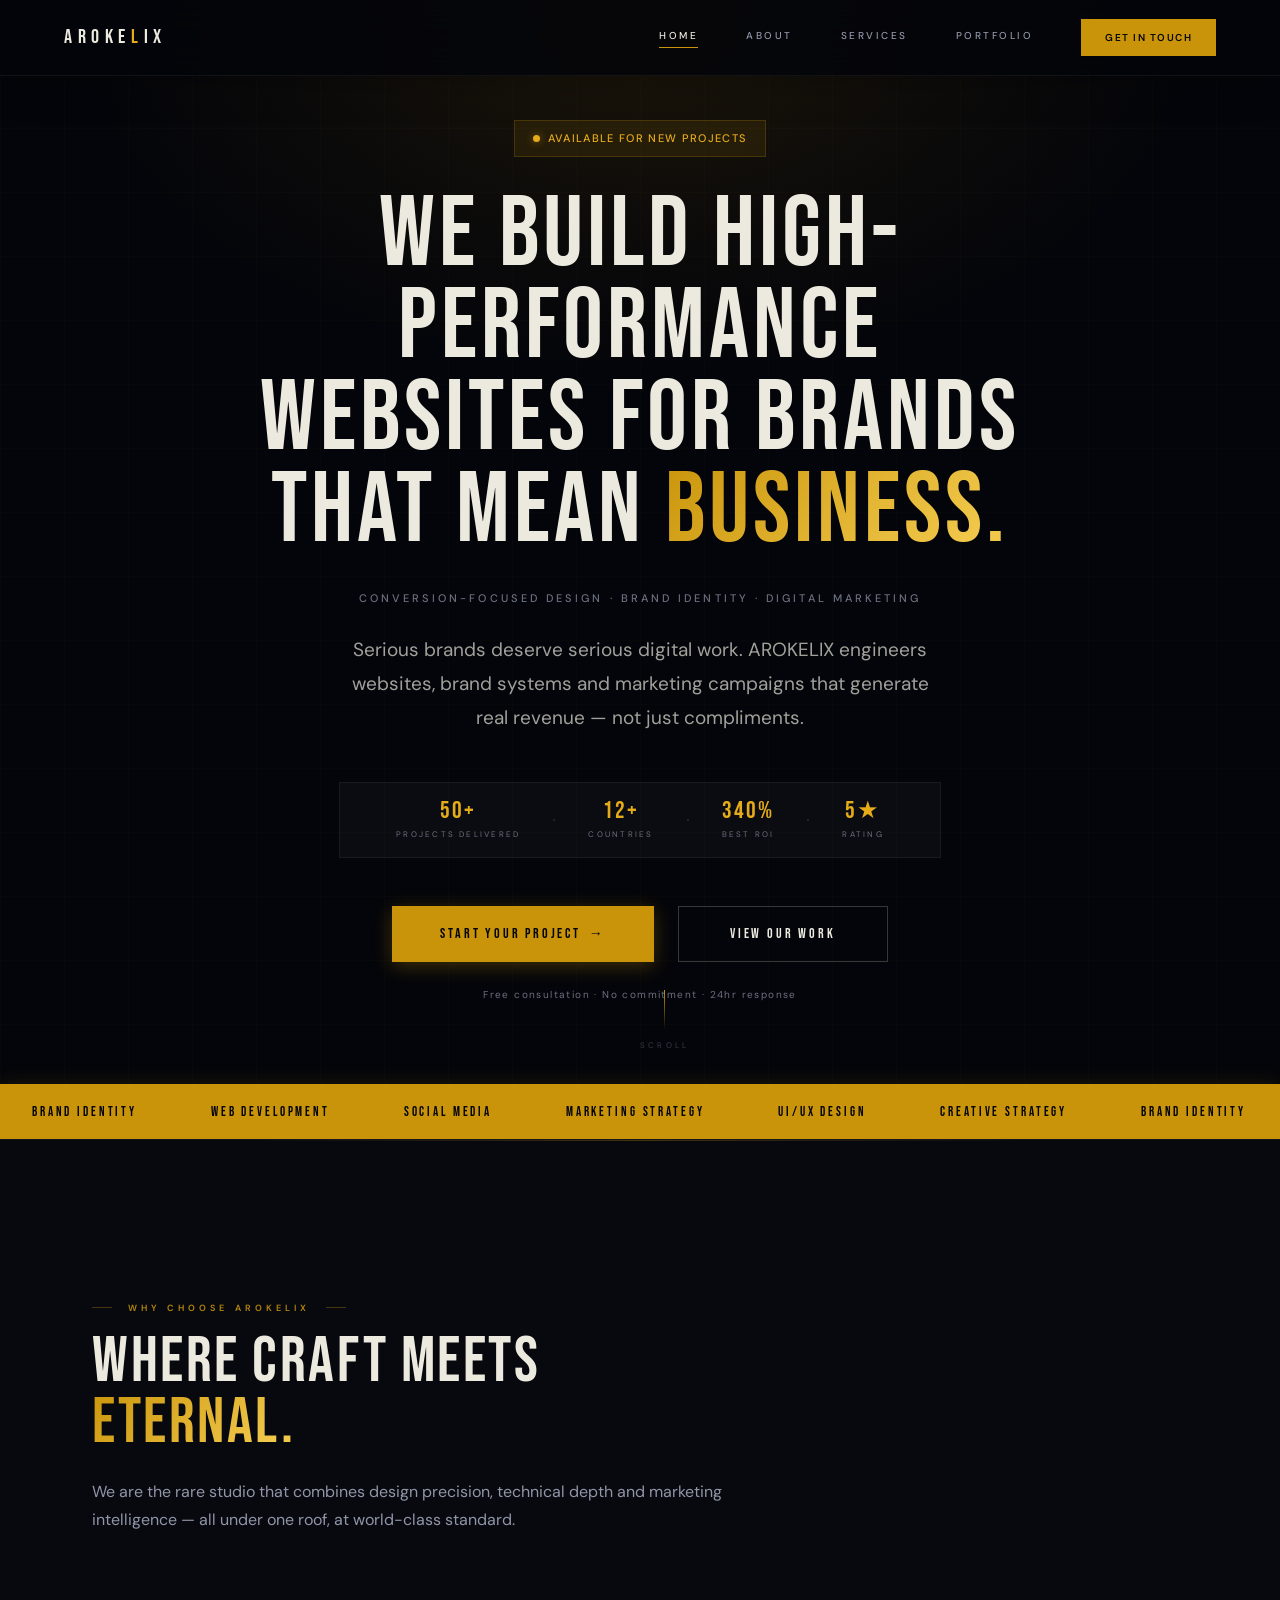
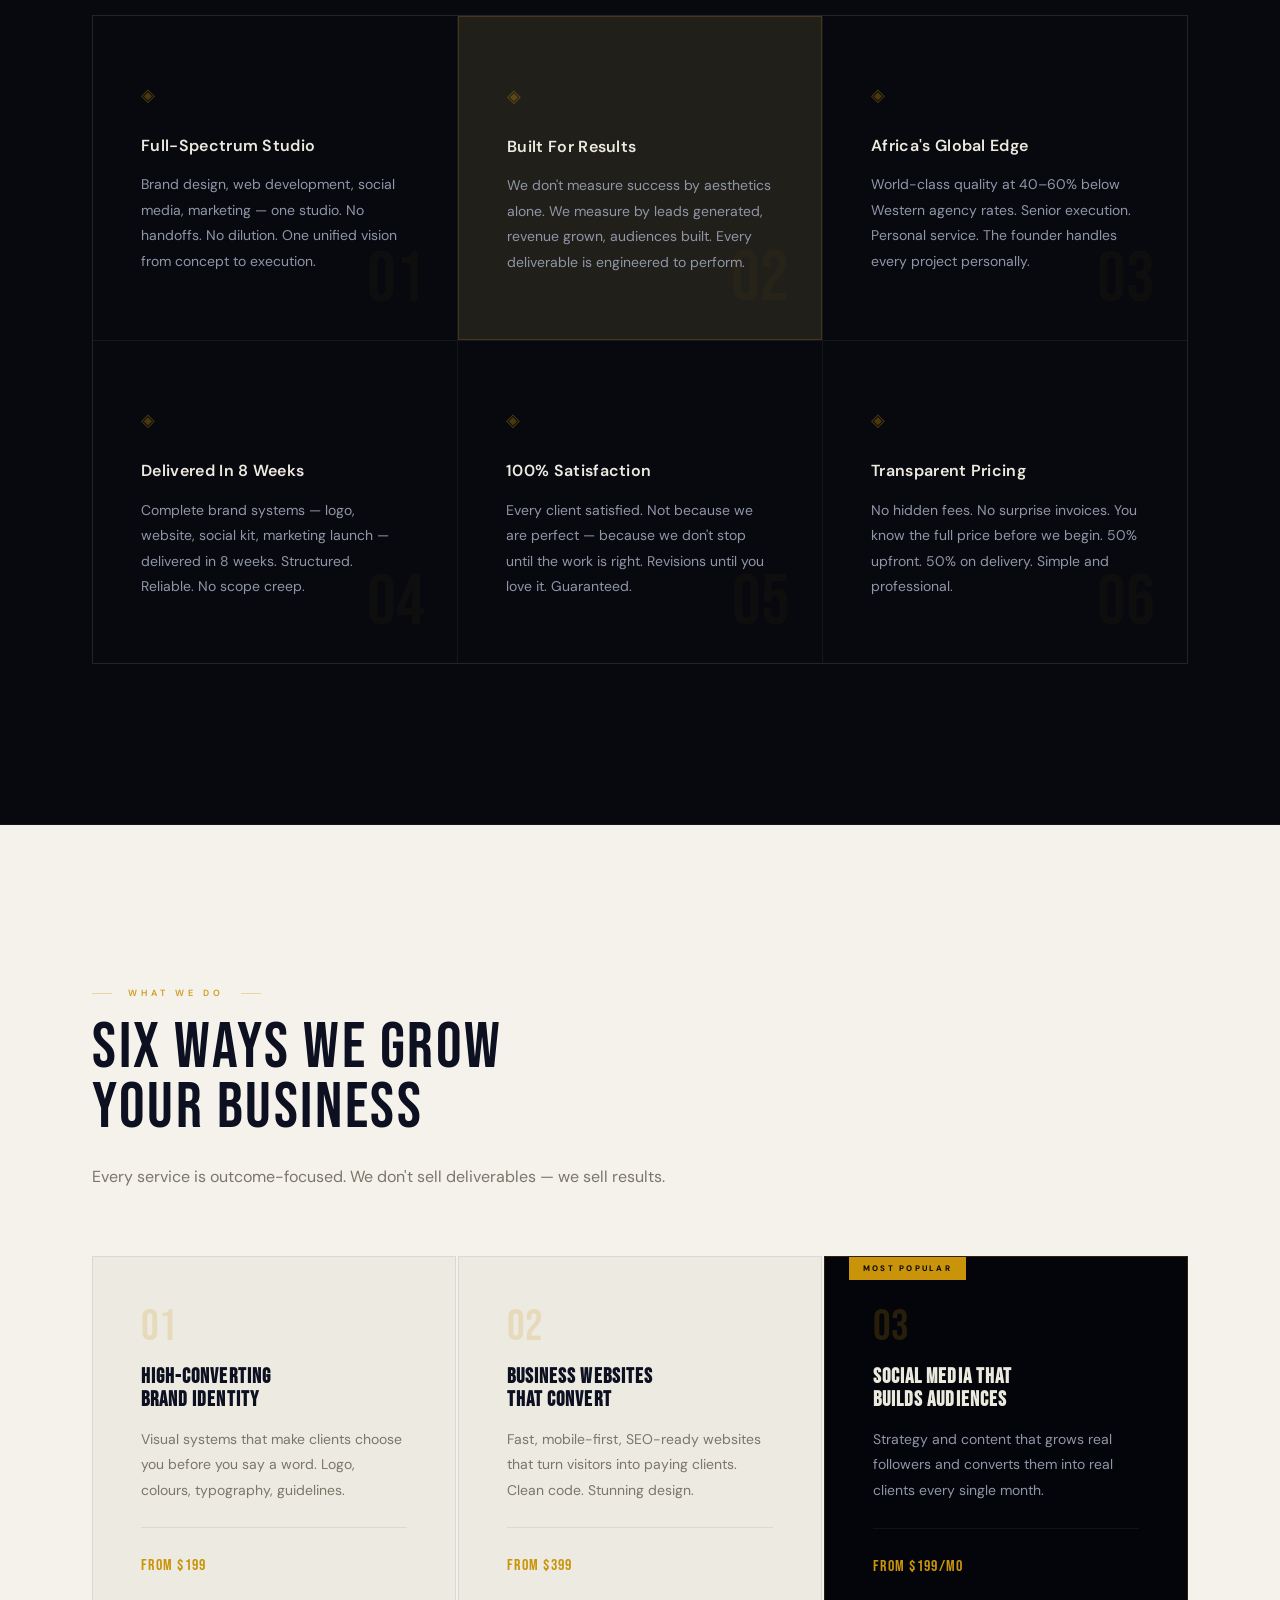
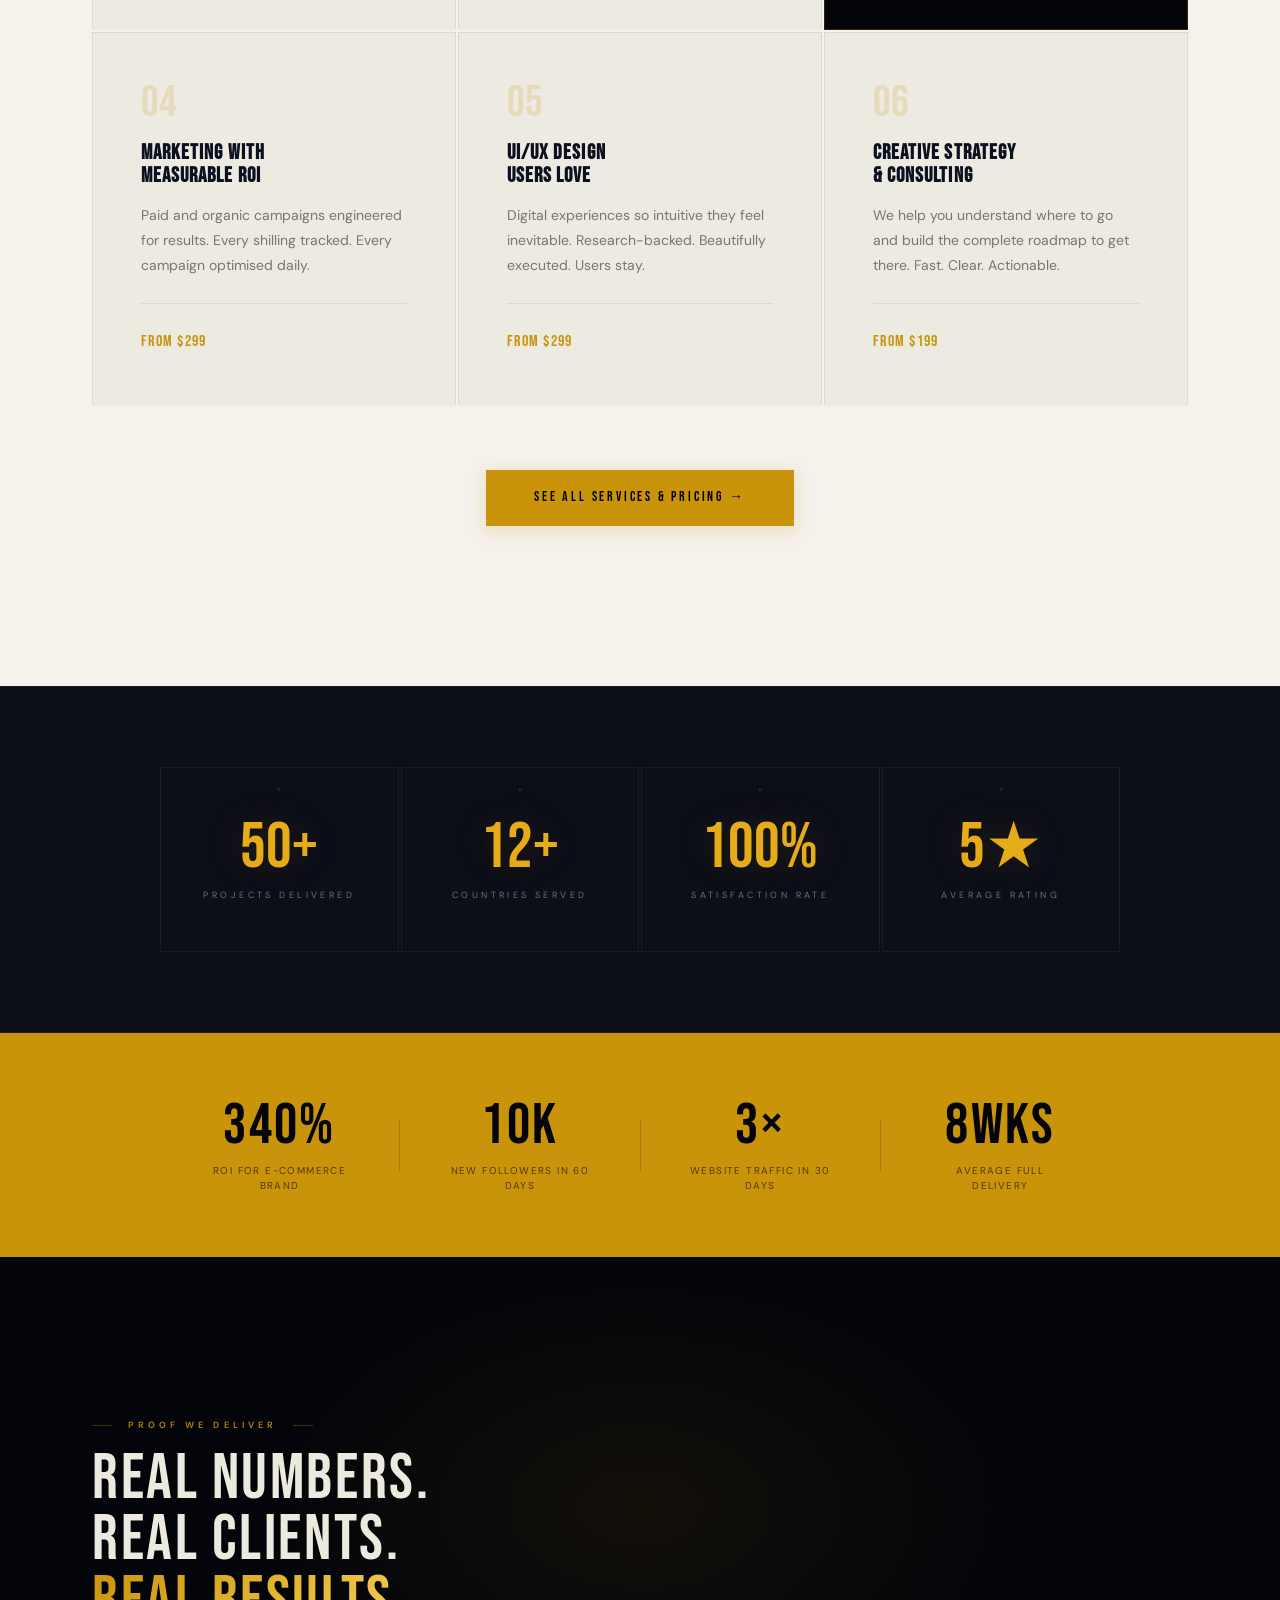
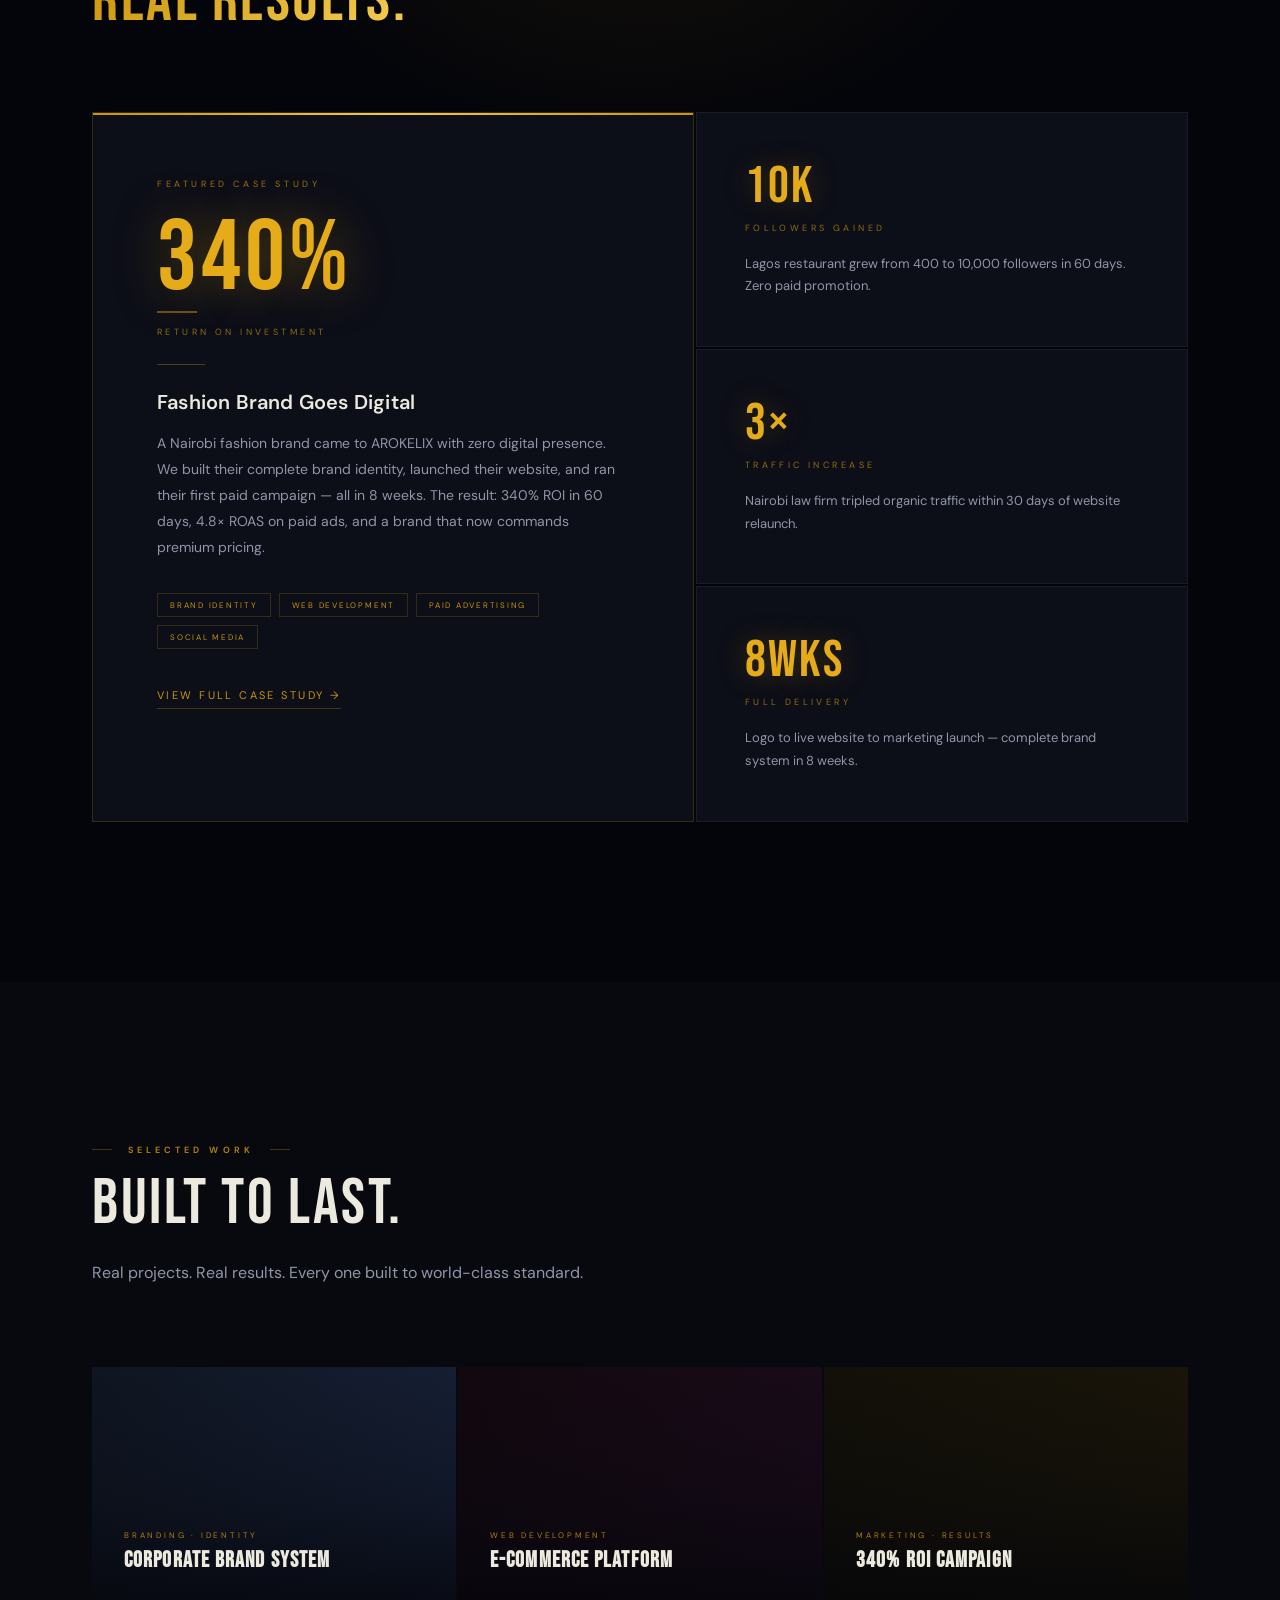
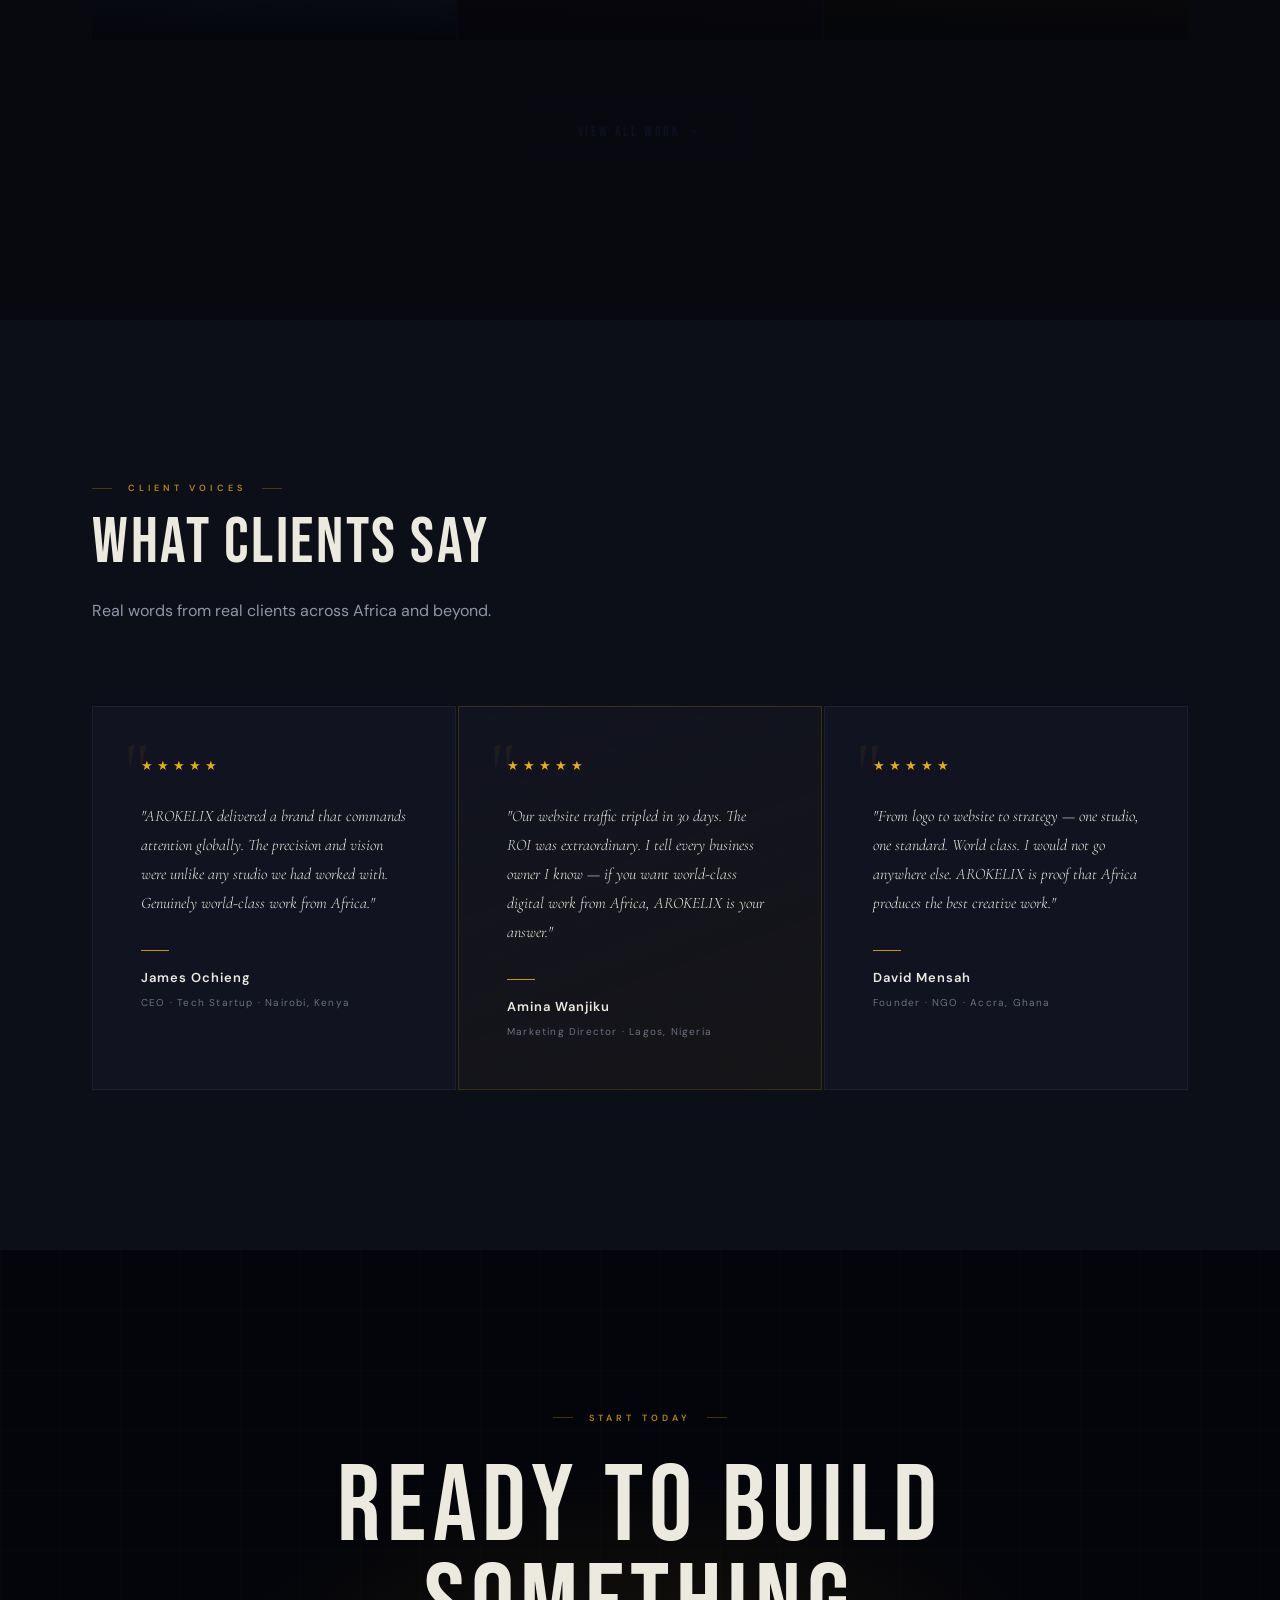
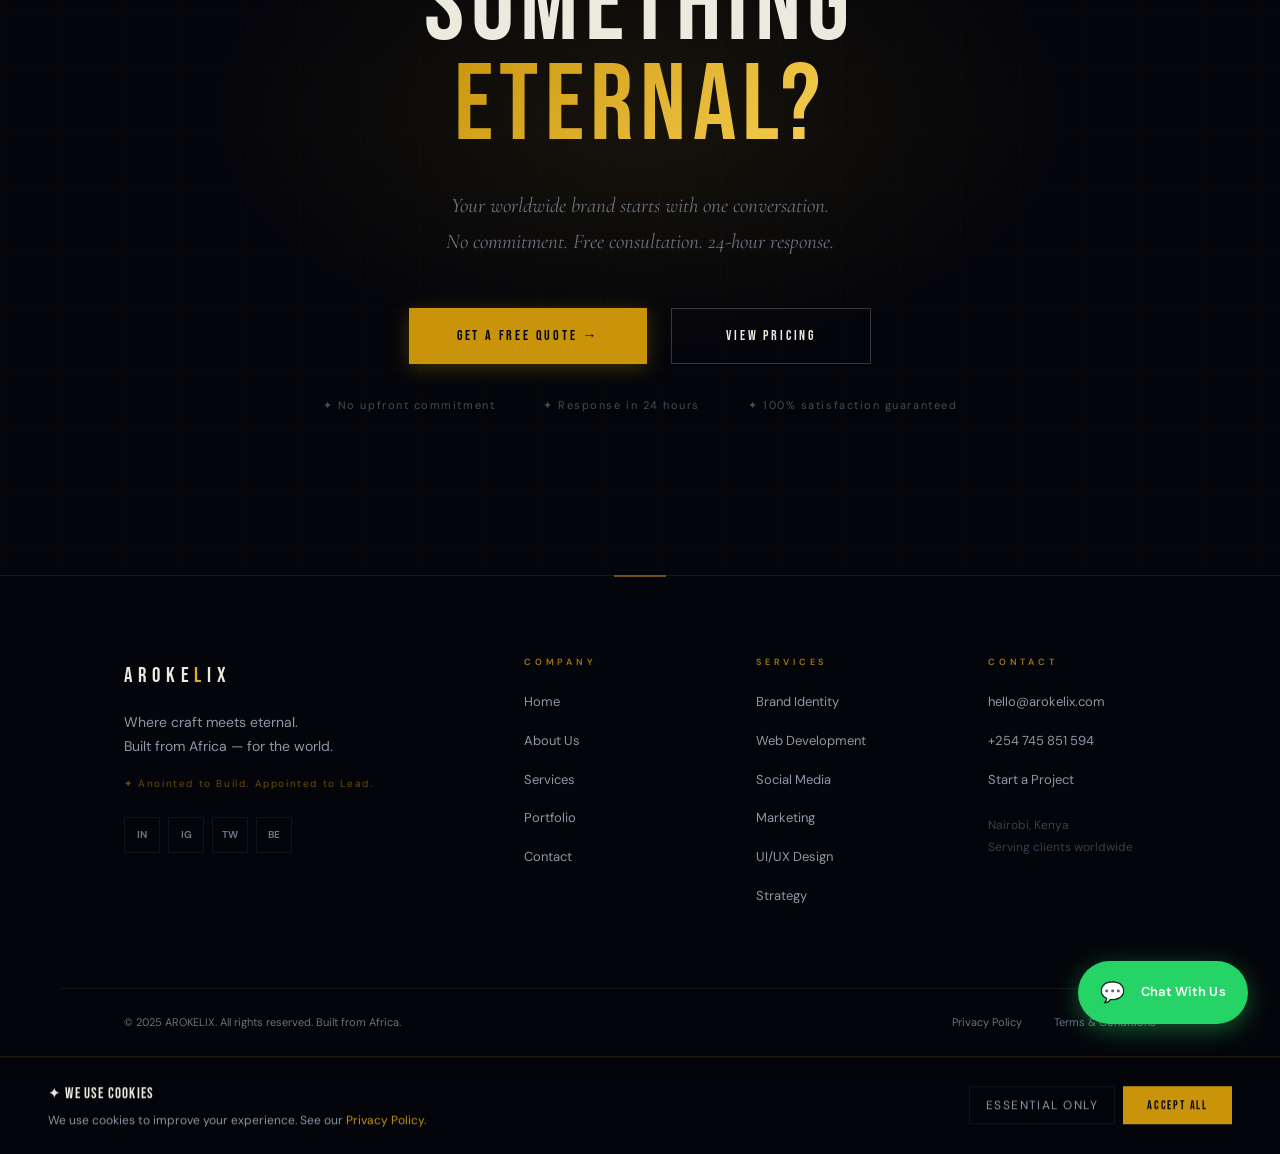
==== commit afb20ca5: "world-class positioning" ====
--- a/index.html
+++ b/index.html
@@ -3,564 +3,571 @@
 <head>
     <meta charset="UTF-8">
     <meta name="viewport" content="width=device-width, initial-scale=1.0">
-    <title>AROKELIX — Brand Design & Web Development Agency Kenya</title>
-    <meta name="description" content="AROKELIX is Kenya's leading creative studio offering brand identity, web development, social media and digital marketing. World-class work from Africa.">
-    <meta name="keywords" content="web design Nairobi, brand design Kenya, digital agency Kenya, web development Africa, social media management Kenya, AROKELIX">
-    <meta name="author" content="Aron Muiyionko">
+    <title>AROKELIX — High-Performance Websites & Brand Design | Nairobi, Kenya</title>
+    <meta name="description" content="AROKELIX builds high-performance, conversion-focused websites and brand identities for serious businesses. Based in Nairobi. Serving the world.">
+    <meta name="keywords" content="web design Nairobi, brand design Kenya, high performance websites Africa, conversion focused web development Kenya, digital agency Nairobi">
+    <meta name="author" content="Aron Muiyionko — AROKELIX">
     <meta name="robots" content="index, follow">
-    <meta property="og:title" content="AROKELIX — Brand Design & Web Development Kenya">
-    <meta property="og:description" content="We build brands, websites and marketing systems that win. Built from Africa. Built for the world.">
+    <meta property="og:title" content="AROKELIX — High-Performance Websites & Brand Design">
+    <meta property="og:description" content="We build high-performance, conversion-focused websites for modern brands. Built from Africa. Built for the world.">
     <meta property="og:url" content="https://arokelix.com">
     <meta property="og:type" content="website">
     <meta property="og:image" content="https://arokelix.com/images/og-image.jpg">
     <meta name="twitter:card" content="summary_large_image">
-    <meta name="twitter:title" content="AROKELIX — Brand Design & Web Development Kenya">
-    <meta name="twitter:description" content="We build brands that win. Built from Africa.">
     <link rel="canonical" href="https://arokelix.com">
     <link rel="icon" type="image/svg+xml" href="images/favicon.svg">
     <meta name="theme-color" content="#04050A">
-
-    <!-- Schema Markup -->
+    <link rel="dns-prefetch" href="//fonts.googleapis.com">
+    <link rel="preconnect" href="https://fonts.googleapis.com" crossorigin>
+    <link rel="preconnect" href="https://fonts.gstatic.com" crossorigin>
     <script type="application/ld+json">
     {
         "@context": "https://schema.org",
         "@type": "ProfessionalService",
         "name": "AROKELIX",
-        "description": "Worldwide creative studio — brand identity, web development, social media, digital marketing.",
+        "description": "High-performance websites and brand design for serious businesses. Based in Nairobi, Kenya.",
         "url": "https://arokelix.com",
         "telephone": "+254745851594",
         "email": "hello@arokelix.com",
-        "address": {
-            "@type": "PostalAddress",
-            "addressLocality": "Nairobi",
-            "addressCountry": "KE"
-        },
+        "address": {"@type": "PostalAddress", "addressLocality": "Nairobi", "addressCountry": "KE"},
         "areaServed": "Worldwide",
         "priceRange": "$199 - $5000",
-        "aggregateRating": {
-            "@type": "AggregateRating",
-            "ratingValue": "5",
-            "reviewCount": "50"
-        }
+        "aggregateRating": {"@type": "AggregateRating", "ratingValue": "5", "reviewCount": "50"}
     }
     </script>
-
-    <link href="https://fonts.googleapis.com/css2?family=Bebas+Neue&family=Cormorant+Garamond:ital,wght@0,300;0,400;1,300;1,400&family=DM+Sans:wght@300;400;500;600&display=swap" rel="stylesheet">
+    <link href="https://fonts.googleapis.com/css2?family=Bebas+Neue&family=Cormorant+Garamond:ital,wght@1,300&family=DM+Sans:wght@400;500;600&display=swap" rel="stylesheet">
     <link rel="stylesheet" href="css/style.css">
 </head>
 <body>
 
-    <!-- SCROLL PROGRESS -->
-    <div class="scroll-progress" id="scrollProgress"></div>
-
-    <!-- COOKIE BANNER -->
-    <div class="cookie-banner" id="cookieBanner">
-        <div class="cookie-text">
-            <div class="cookie-title">✦ We Use Cookies</div>
-            <div class="cookie-desc">We use cookies to improve your experience. See our <a href="privacy.html">Privacy Policy</a>.</div>
-        </div>
-        <div class="cookie-btns">
-            <button class="cookie-decline" onclick="declineCookies()">Essential Only</button>
-            <button class="cookie-accept" onclick="acceptCookies()">Accept All</button>
-        </div>
-    </div>
-
-    <!-- BACK TO TOP -->
-    <button class="back-to-top" id="backToTop" aria-label="Back to top">↑</button>
-
-    <!-- MOBILE MENU -->
-    <div class="mobile-menu" id="mobileMenu" role="navigation">
-        <a href="index.html">Home</a>
+<div class="scroll-progress" id="scrollProgress"></div>
+
+<div class="cookie-banner" id="cookieBanner">
+    <div class="cookie-text">
+        <div class="cookie-title">✦ We Use Cookies</div>
+        <div class="cookie-desc">We use cookies to improve your experience. See our <a href="privacy.html">Privacy Policy</a>.</div>
+    </div>
+    <div class="cookie-btns">
+        <button class="cookie-decline" onclick="declineCookies()">Essential Only</button>
+        <button class="cookie-accept" onclick="acceptCookies()">Accept All</button>
+    </div>
+</div>
+
+<button class="back-to-top" id="backToTop" aria-label="Back to top">↑</button>
+
+<div class="mobile-menu" id="mobileMenu">
+    <a href="index.html">Home</a>
+    <a href="about.html">About</a>
+    <a href="services.html">Services</a>
+    <a href="portfolio.html">Portfolio</a>
+    <a href="contact.html">Contact</a>
+</div>
+
+<nav id="nav">
+    <a href="index.html" class="nav-logo">AROKE<span class="gold">L</span>IX</a>
+    <div class="nav-links">
+        <a href="index.html" aria-current="page">Home</a>
         <a href="about.html">About</a>
         <a href="services.html">Services</a>
         <a href="portfolio.html">Portfolio</a>
-        <a href="contact.html">Contact</a>
-    </div>
-
-    <!-- NAVIGATION -->
-    <nav id="nav" role="navigation" aria-label="Main navigation">
-        <a href="index.html" class="nav-logo" aria-label="AROKELIX Home">
-            AROKE<span class="gold">L</span>IX
-        </a>
-        <div class="nav-links">
-            <a href="index.html" aria-current="page">Home</a>
-            <a href="about.html">About</a>
+        <a href="contact.html" class="nav-cta">Get In Touch</a>
+    </div>
+    <button class="hamburger" id="hamburger" aria-label="Open menu">
+        <span></span><span></span><span></span>
+    </button>
+</nav>
+
+<!-- ════════════════════════════════════
+     HERO — Authority in 5 seconds
+════════════════════════════════════ -->
+<section class="hero" id="home">
+    <div class="hero-bg-img"></div>
+
+    <div class="hero-content">
+
+        <div class="hero-badge">
+            <span class="hero-badge-dot"></span>
+            Available for new projects
+        </div>
+
+        <h1 class="hero-title">
+            We Build High-Performance<br>
+            Websites For Brands<br>
+            That Mean <span class="gold-text">Business.</span>
+        </h1>
+
+        <p class="hero-value">
+            Conversion-focused design · Brand identity · Digital marketing
+        </p>
+
+        <p class="hero-sub">
+            Serious brands deserve serious digital work. AROKELIX engineers
+            websites, brand systems and marketing campaigns that generate
+            real revenue — not just compliments.
+        </p>
+
+        <div class="hero-proof">
+            <div class="hero-proof-item">
+                <span class="hero-proof-num">50+</span>
+                <span class="hero-proof-lbl">Projects Delivered</span>
+            </div>
+            <div class="hero-proof-sep">·</div>
+            <div class="hero-proof-item">
+                <span class="hero-proof-num">12+</span>
+                <span class="hero-proof-lbl">Countries</span>
+            </div>
+            <div class="hero-proof-sep">·</div>
+            <div class="hero-proof-item">
+                <span class="hero-proof-num">340%</span>
+                <span class="hero-proof-lbl">Best ROI</span>
+            </div>
+            <div class="hero-proof-sep">·</div>
+            <div class="hero-proof-item">
+                <span class="hero-proof-num">5★</span>
+                <span class="hero-proof-lbl">Rating</span>
+            </div>
+        </div>
+
+        <div class="hero-actions">
+            <a href="contact.html" class="btn-primary-hero">
+                Start Your Project
+                <span class="btn-arrow">→</span>
+            </a>
+            <a href="portfolio.html" class="btn-outline-hero">
+                View Our Work
+            </a>
+        </div>
+
+        <p class="hero-note">
+            Free consultation · No commitment · 24hr response
+        </p>
+
+    </div>
+
+    <div class="hero-scroll-hint">
+        <span class="scroll-hint-line"></span>
+        <span class="scroll-hint-text">Scroll</span>
+    </div>
+</section>
+
+<!-- ════════════════════════════════════
+     MARQUEE
+════════════════════════════════════ -->
+<div class="marquee-strip" aria-hidden="true">
+    <div class="marquee-inner">
+        <span>Brand Identity</span><span class="mdot">✦</span>
+        <span>Web Development</span><span class="mdot">✦</span>
+        <span>Social Media</span><span class="mdot">✦</span>
+        <span>Marketing Strategy</span><span class="mdot">✦</span>
+        <span>UI/UX Design</span><span class="mdot">✦</span>
+        <span>Creative Strategy</span><span class="mdot">✦</span>
+        <span>Brand Identity</span><span class="mdot">✦</span>
+        <span>Web Development</span><span class="mdot">✦</span>
+        <span>Social Media</span><span class="mdot">✦</span>
+        <span>Marketing Strategy</span><span class="mdot">✦</span>
+        <span>UI/UX Design</span><span class="mdot">✦</span>
+        <span>Creative Strategy</span><span class="mdot">✦</span>
+    </div>
+</div>
+
+<!-- ════════════════════════════════════
+     WHY AROKELIX
+════════════════════════════════════ -->
+<section class="why-us" id="why">
+    <div class="container">
+
+        <div class="section-header">
+            <p class="eyebrow">Why Choose AROKELIX</p>
+            <h2 class="section-h2 light">Where Craft Meets<br><span class="gold-text">Eternal.</span></h2>
+            <p class="section-p light">We are the rare studio that combines design precision, technical depth and marketing intelligence — all under one roof, at world-class standard.</p>
+        </div>
+
+        <div class="why-grid">
+            <div class="why-card" data-num="01">
+                <div class="why-icon-wrap">◈</div>
+                <h3 class="why-h3">Full-Spectrum Studio</h3>
+                <p class="why-p">Brand design, web development, social media, marketing — one studio. No handoffs. No dilution. One unified vision from concept to execution.</p>
+            </div>
+            <div class="why-card why-card-featured" data-num="02">
+                <div class="why-icon-wrap">◈</div>
+                <h3 class="why-h3">Built For Results</h3>
+                <p class="why-p">We don't measure success by aesthetics alone. We measure by leads generated, revenue grown, audiences built. Every deliverable is engineered to perform.</p>
+            </div>
+            <div class="why-card" data-num="03">
+                <div class="why-icon-wrap">◈</div>
+                <h3 class="why-h3">Africa's Global Edge</h3>
+                <p class="why-p">World-class quality at 40–60% below Western agency rates. Senior execution. Personal service. The founder handles every project personally.</p>
+            </div>
+            <div class="why-card" data-num="04">
+                <div class="why-icon-wrap">◈</div>
+                <h3 class="why-h3">Delivered In 8 Weeks</h3>
+                <p class="why-p">Complete brand systems — logo, website, social kit, marketing launch — delivered in 8 weeks. Structured. Reliable. No scope creep.</p>
+            </div>
+            <div class="why-card" data-num="05">
+                <div class="why-icon-wrap">◈</div>
+                <h3 class="why-h3">100% Satisfaction</h3>
+                <p class="why-p">Every client satisfied. Not because we are perfect — because we don't stop until the work is right. Revisions until you love it. Guaranteed.</p>
+            </div>
+            <div class="why-card" data-num="06">
+                <div class="why-icon-wrap">◈</div>
+                <h3 class="why-h3">Transparent Pricing</h3>
+                <p class="why-p">No hidden fees. No surprise invoices. You know the full price before we begin. 50% upfront. 50% on delivery. Simple and professional.</p>
+            </div>
+        </div>
+
+    </div>
+</section>
+
+<!-- ════════════════════════════════════
+     SERVICES
+════════════════════════════════════ -->
+<section class="services" id="services">
+    <div class="container">
+
+        <div class="section-header">
+            <p class="eyebrow">What We Do</p>
+            <h2 class="section-h2">Six Ways We Grow<br>Your Business</h2>
+            <p class="section-p">Every service is outcome-focused. We don't sell deliverables — we sell results.</p>
+        </div>
+
+        <div class="services-grid">
+            <div class="svc-card">
+                <div class="svc-num">01</div>
+                <h3 class="svc-name">High-Converting<br>Brand Identity</h3>
+                <p class="svc-desc">Visual systems that make clients choose you before you say a word. Logo, colours, typography, guidelines.</p>
+                <div class="svc-footer">
+                    <span class="svc-price">From $199</span>
+                    <a href="services.html" class="svc-link">Learn more →</a>
+                </div>
+            </div>
+            <div class="svc-card">
+                <div class="svc-num">02</div>
+                <h3 class="svc-name">Business Websites<br>That Convert</h3>
+                <p class="svc-desc">Fast, mobile-first, SEO-ready websites that turn visitors into paying clients. Clean code. Stunning design.</p>
+                <div class="svc-footer">
+                    <span class="svc-price">From $399</span>
+                    <a href="services.html" class="svc-link">Learn more →</a>
+                </div>
+            </div>
+            <div class="svc-card svc-card-featured">
+                <div class="svc-badge">Most Popular</div>
+                <div class="svc-num">03</div>
+                <h3 class="svc-name">Social Media That<br>Builds Audiences</h3>
+                <p class="svc-desc">Strategy and content that grows real followers and converts them into real clients every single month.</p>
+                <div class="svc-footer">
+                    <span class="svc-price">From $199/mo</span>
+                    <a href="services.html" class="svc-link">Learn more →</a>
+                </div>
+            </div>
+            <div class="svc-card">
+                <div class="svc-num">04</div>
+                <h3 class="svc-name">Marketing With<br>Measurable ROI</h3>
+                <p class="svc-desc">Paid and organic campaigns engineered for results. Every shilling tracked. Every campaign optimised daily.</p>
+                <div class="svc-footer">
+                    <span class="svc-price">From $299</span>
+                    <a href="services.html" class="svc-link">Learn more →</a>
+                </div>
+            </div>
+            <div class="svc-card">
+                <div class="svc-num">05</div>
+                <h3 class="svc-name">UI/UX Design<br>Users Love</h3>
+                <p class="svc-desc">Digital experiences so intuitive they feel inevitable. Research-backed. Beautifully executed. Users stay.</p>
+                <div class="svc-footer">
+                    <span class="svc-price">From $299</span>
+                    <a href="services.html" class="svc-link">Learn more →</a>
+                </div>
+            </div>
+            <div class="svc-card">
+                <div class="svc-num">06</div>
+                <h3 class="svc-name">Creative Strategy<br>&amp; Consulting</h3>
+                <p class="svc-desc">We help you understand where to go and build the complete roadmap to get there. Fast. Clear. Actionable.</p>
+                <div class="svc-footer">
+                    <span class="svc-price">From $199</span>
+                    <a href="services.html" class="svc-link">Learn more →</a>
+                </div>
+            </div>
+        </div>
+
+        <div class="section-cta">
+            <a href="services.html" class="btn-primary-dark">See All Services &amp; Pricing →</a>
+        </div>
+
+    </div>
+</section>
+
+<!-- ════════════════════════════════════
+     STATS BAR
+════════════════════════════════════ -->
+<section class="stats-bar">
+    <div class="stats-grid">
+        <div class="stat-item">
+            <div class="stat-num">50+</div>
+            <div class="stat-lbl">Projects Delivered</div>
+        </div>
+        <div class="stat-item">
+            <div class="stat-num">12+</div>
+            <div class="stat-lbl">Countries Served</div>
+        </div>
+        <div class="stat-item">
+            <div class="stat-num">100%</div>
+            <div class="stat-lbl">Satisfaction Rate</div>
+        </div>
+        <div class="stat-item">
+            <div class="stat-num">5★</div>
+            <div class="stat-lbl">Average Rating</div>
+        </div>
+    </div>
+</section>
+
+<!-- ════════════════════════════════════
+     RESULTS STRIP
+════════════════════════════════════ -->
+<div class="results-strip">
+    <div class="results-inner">
+        <div class="result-item">
+            <span class="result-num">340%</span>
+            <span class="result-lbl">ROI for e-commerce brand</span>
+        </div>
+        <div class="result-div"></div>
+        <div class="result-item">
+            <span class="result-num">10K</span>
+            <span class="result-lbl">New followers in 60 days</span>
+        </div>
+        <div class="result-div"></div>
+        <div class="result-item">
+            <span class="result-num">3×</span>
+            <span class="result-lbl">Website traffic in 30 days</span>
+        </div>
+        <div class="result-div"></div>
+        <div class="result-item">
+            <span class="result-num">8wks</span>
+            <span class="result-lbl">Average full delivery</span>
+        </div>
+    </div>
+</div>
+
+<!-- ════════════════════════════════════
+     PROOF / CASE STUDY
+════════════════════════════════════ -->
+<section class="proof" id="proof">
+    <div class="container">
+
+        <div class="section-header">
+            <p class="eyebrow" style="color:var(--gold);">Proof We Deliver</p>
+            <h2 class="section-h2 light">Real Numbers.<br>Real Clients.<br><span class="gold-text">Real Results.</span></h2>
+        </div>
+
+        <div class="proof-layout">
+
+            <div class="proof-main">
+                <div class="proof-tag">Featured Case Study</div>
+                <div class="proof-big-num">340%</div>
+                <div class="proof-big-lbl">Return on Investment</div>
+                <div class="proof-rule"></div>
+                <h3 class="proof-h3">Fashion Brand Goes Digital</h3>
+                <p class="proof-body">A Nairobi fashion brand came to AROKELIX with zero digital presence. We built their complete brand identity, launched their website, and ran their first paid campaign — all in 8 weeks. The result: 340% ROI in 60 days, 4.8× ROAS on paid ads, and a brand that now commands premium pricing.</p>
+                <div class="proof-chips">
+                    <span>Brand Identity</span>
+                    <span>Web Development</span>
+                    <span>Paid Advertising</span>
+                    <span>Social Media</span>
+                </div>
+                <a href="portfolio.html" class="proof-cta-link">View Full Case Study →</a>
+            </div>
+
+            <div class="proof-side">
+                <div class="proof-mini">
+                    <div class="pm-num">10K</div>
+                    <div class="pm-lbl">Followers Gained</div>
+                    <p class="pm-desc">Lagos restaurant grew from 400 to 10,000 followers in 60 days. Zero paid promotion.</p>
+                </div>
+                <div class="proof-mini">
+                    <div class="pm-num">3×</div>
+                    <div class="pm-lbl">Traffic Increase</div>
+                    <p class="pm-desc">Nairobi law firm tripled organic traffic within 30 days of website relaunch.</p>
+                </div>
+                <div class="proof-mini">
+                    <div class="pm-num">8wks</div>
+                    <div class="pm-lbl">Full Delivery</div>
+                    <p class="pm-desc">Logo to live website to marketing launch — complete brand system in 8 weeks.</p>
+                </div>
+            </div>
+
+        </div>
+    </div>
+</section>
+
+<!-- ════════════════════════════════════
+     PORTFOLIO TEASER
+════════════════════════════════════ -->
+<section class="portfolio-teaser" id="work">
+    <div class="container">
+
+        <div class="section-header">
+            <p class="eyebrow" style="color:var(--gold);">Selected Work</p>
+            <h2 class="section-h2 light">Built To Last.</h2>
+            <p class="section-p light">Real projects. Real results. Every one built to world-class standard.</p>
+        </div>
+
+        <div class="pt-grid">
+            <div class="pt-card pt-c1">
+                <div class="pt-overlay"></div>
+                <div class="pt-body">
+                    <div class="pt-tag">Branding · Identity</div>
+                    <h3 class="pt-name">Corporate Brand System</h3>
+                    <a href="portfolio.html" class="pt-btn">View Project →</a>
+                </div>
+            </div>
+            <div class="pt-card pt-c2">
+                <div class="pt-overlay"></div>
+                <div class="pt-body">
+                    <div class="pt-tag">Web Development</div>
+                    <h3 class="pt-name">E-Commerce Platform</h3>
+                    <a href="portfolio.html" class="pt-btn">View Project →</a>
+                </div>
+            </div>
+            <div class="pt-card pt-c3">
+                <div class="pt-overlay"></div>
+                <div class="pt-body">
+                    <div class="pt-tag">Marketing · Results</div>
+                    <h3 class="pt-name">340% ROI Campaign</h3>
+                    <a href="portfolio.html" class="pt-btn">View Project →</a>
+                </div>
+            </div>
+        </div>
+
+        <div class="section-cta">
+            <a href="portfolio.html" class="btn-outline-dark">View All Work →</a>
+        </div>
+
+    </div>
+</section>
+
+<!-- ════════════════════════════════════
+     TESTIMONIALS
+════════════════════════════════════ -->
+<section class="testimonials" id="testimonials">
+    <div class="container">
+
+        <div class="section-header">
+            <p class="eyebrow">Client Voices</p>
+            <h2 class="section-h2 light">What Clients Say</h2>
+            <p class="section-p light">Real words from real clients across Africa and beyond.</p>
+        </div>
+
+        <div class="testi-grid">
+            <div class="testi-card">
+                <div class="testi-stars">★★★★★</div>
+                <blockquote class="testi-quote">"AROKELIX delivered a brand that commands attention globally. The precision and vision were unlike any studio we had worked with. Genuinely world-class work from Africa."</blockquote>
+                <div class="testi-rule"></div>
+                <div class="testi-author">James Ochieng</div>
+                <div class="testi-role">CEO · Tech Startup · Nairobi, Kenya</div>
+            </div>
+            <div class="testi-card testi-card-featured">
+                <div class="testi-stars">★★★★★</div>
+                <blockquote class="testi-quote">"Our website traffic tripled in 30 days. The ROI was extraordinary. I tell every business owner I know — if you want world-class digital work from Africa, AROKELIX is your answer."</blockquote>
+                <div class="testi-rule"></div>
+                <div class="testi-author">Amina Wanjiku</div>
+                <div class="testi-role">Marketing Director · Lagos, Nigeria</div>
+            </div>
+            <div class="testi-card">
+                <div class="testi-stars">★★★★★</div>
+                <blockquote class="testi-quote">"From logo to website to strategy — one studio, one standard. World class. I would not go anywhere else. AROKELIX is proof that Africa produces the best creative work."</blockquote>
+                <div class="testi-rule"></div>
+                <div class="testi-author">David Mensah</div>
+                <div class="testi-role">Founder · NGO · Accra, Ghana</div>
+            </div>
+        </div>
+
+    </div>
+</section>
+
+<!-- ════════════════════════════════════
+     FINAL CTA
+════════════════════════════════════ -->
+<section class="final-cta">
+    <div class="final-cta-inner">
+        <p class="eyebrow" style="justify-content:center;color:var(--gold);">Start Today</p>
+        <h2 class="final-cta-h2">
+            Ready To Build<br>
+            Something <span class="gold-text">Eternal?</span>
+        </h2>
+        <p class="final-cta-sub">
+            Your worldwide brand starts with one conversation.<br>
+            No commitment. Free consultation. 24-hour response.
+        </p>
+        <div class="final-cta-btns">
+            <a href="contact.html" class="btn-primary-hero">Get a Free Quote →</a>
+            <a href="services.html" class="btn-outline-hero">View Pricing</a>
+        </div>
+        <div class="final-cta-trust">
+            <span>✦ No upfront commitment</span>
+            <span>✦ Response in 24 hours</span>
+            <span>✦ 100% satisfaction guaranteed</span>
+        </div>
+    </div>
+</section>
+
+<!-- ════════════════════════════════════
+     FOOTER
+════════════════════════════════════ -->
+<footer>
+    <div class="footer-top">
+        <div class="footer-brand">
+            <div class="footer-logo">AROKE<span class="gold">L</span>IX</div>
+            <p class="footer-tagline">Where craft meets eternal.<br>Built from Africa — for the world.</p>
+            <p class="footer-verse">✦ Anointed to Build. Appointed to Lead.</p>
+            <div class="footer-socials">
+                <a href="#" aria-label="LinkedIn">in</a>
+                <a href="#" aria-label="Instagram">ig</a>
+                <a href="#" aria-label="Twitter / X">tw</a>
+                <a href="#" aria-label="Behance">be</a>
+            </div>
+        </div>
+        <div class="footer-col">
+            <h4>Company</h4>
+            <a href="index.html">Home</a>
+            <a href="about.html">About Us</a>
             <a href="services.html">Services</a>
             <a href="portfolio.html">Portfolio</a>
-            <a href="contact.html" class="nav-cta">Get In Touch</a>
-        </div>
-        <div class="hamburger" id="hamburger" aria-label="Open menu" role="button" tabindex="0">
-            <span></span>
-            <span></span>
-            <span></span>
-        </div>
-    </nav>
-
-    <!-- ══════════════════════════
-         SECTION 1 — HERO
-    ══════════════════════════ -->
-    <section class="hero" id="home" aria-label="Hero">
-        <div class="hero-bg-img"></div>
-
-        <div class="hero-content">
-
-            <div class="hero-eyebrow">
-                <span>Brand Design</span>
-                <span class="hero-dot">✦</span>
-                <span>Web Development</span>
-                <span class="hero-dot">✦</span>
-                <span>Digital Marketing</span>
-                <span class="hero-dot">✦</span>
-                <span>Nairobi, Kenya</span>
-            </div>
-
-            <h1 class="hero-title">
-                We Build Premium<br>
-                Digital Experiences<br>
-                That Drive <span class="gold-text">Growth.</span>
-            </h1>
-
-            <div class="hero-sacred"></div>
-
-            <p class="hero-sub">
-                Design. Marketing. Software — built for serious brands.<br>
-                From Africa to the world, we engineer results, not just aesthetics.
-            </p>
-
-            <div class="hero-trust">
-                <div class="hero-trust-item">
-                    <div class="hero-trust-num">50+</div>
-                    <div class="hero-trust-lbl">Projects</div>
-                </div>
-                <div class="hero-trust-sep"></div>
-                <div class="hero-trust-item">
-                    <div class="hero-trust-num">12+</div>
-                    <div class="hero-trust-lbl">Countries</div>
-                </div>
-                <div class="hero-trust-sep"></div>
-                <div class="hero-trust-item">
-                    <div class="hero-trust-num">340%</div>
-                    <div class="hero-trust-lbl">Best ROI</div>
-                </div>
-                <div class="hero-trust-sep"></div>
-                <div class="hero-trust-item">
-                    <div class="hero-trust-num">5★</div>
-                    <div class="hero-trust-lbl">Rating</div>
-                </div>
-            </div>
-
-            <div class="hero-ctas">
-                <a href="contact.html" class="btn-gold">Start Your Project →</a>
-                <a href="portfolio.html" class="btn-ghost">See Our Work</a>
-            </div>
-
-            <p class="hero-micro">
-                ✦ Free consultation &nbsp;·&nbsp; No commitment &nbsp;·&nbsp; Response within 24 hours
-            </p>
-
-        </div>
-    </section>
-
-    <!-- ══════════════════════════
-         SECTION 2 — MARQUEE
-    ══════════════════════════ -->
-    <div class="marquee-strip" aria-hidden="true">
-        <div class="marquee-inner">
-            <span>Brand Identity</span><span class="mdot">✦</span>
-            <span>Web Development</span><span class="mdot">✦</span>
-            <span>Social Media</span><span class="mdot">✦</span>
-            <span>Marketing Strategy</span><span class="mdot">✦</span>
-            <span>UI/UX Design</span><span class="mdot">✦</span>
-            <span>Creative Strategy</span><span class="mdot">✦</span>
-            <span>Brand Identity</span><span class="mdot">✦</span>
-            <span>Web Development</span><span class="mdot">✦</span>
-            <span>Social Media</span><span class="mdot">✦</span>
-            <span>Marketing Strategy</span><span class="mdot">✦</span>
-            <span>UI/UX Design</span><span class="mdot">✦</span>
-            <span>Creative Strategy</span><span class="mdot">✦</span>
-        </div>
-    </div>
-
-    <!-- ══════════════════════════
-         SECTION 3 — WHY AROKELIX
-    ══════════════════════════ -->
-    <section class="why-us" aria-label="Why choose AROKELIX">
-        <div class="inner-wrap">
-            <div class="why-header">
-                <p class="section-eyebrow" style="color:var(--c-gold);">Why Choose AROKELIX</p>
-                <h2 class="section-title" style="color:var(--c-ivory);">Not Just Another<br>Creative Agency.</h2>
-                <p class="section-desc" style="color:var(--c-muted2);">We are the rare studio that combines design precision, technical depth, and marketing intelligence — all under one roof, delivered at world-class standard.</p>
-            </div>
-
-            <div class="why-grid">
-                <div class="why-card" data-num="01">
-                    <div class="why-icon">◈</div>
-                    <h3 class="why-title">Full-Spectrum Capability</h3>
-                    <p class="why-desc">Brand design, web development, social media, marketing — all in one studio. No handoffs. No dilution. One unified vision from concept to execution.</p>
-                </div>
-                <div class="why-card why-card-gold" data-num="02">
-                    <div class="why-icon">◈</div>
-                    <h3 class="why-title">Built For Results</h3>
-                    <p class="why-desc">We don't measure success by how beautiful the work looks. We measure it by what it does — leads generated, revenue grown, audiences built.</p>
-                </div>
-                <div class="why-card" data-num="03">
-                    <div class="why-icon">◈</div>
-                    <h3 class="why-title">Africa's Global Edge</h3>
-                    <p class="why-desc">World-class quality at 40–60% below Western agency rates. Kenya's timezone means work continues while your competitors sleep.</p>
-                </div>
-                <div class="why-card" data-num="04">
-                    <div class="why-icon">◈</div>
-                    <h3 class="why-title">Senior Execution Only</h3>
-                    <p class="why-desc">Every project is handled personally by Aron — the founder. No interns. No outsourcing. The person you talk to is the person who builds your brand.</p>
-                </div>
-                <div class="why-card" data-num="05">
-                    <div class="why-icon">◈</div>
-                    <h3 class="why-title">Delivered In 8 Weeks</h3>
-                    <p class="why-desc">Our five-stage process delivers complete brand systems — logo, website, social kit, marketing launch — in 8 weeks or less. Fast without compromise.</p>
-                </div>
-                <div class="why-card" data-num="06">
-                    <div class="why-icon">◈</div>
-                    <h3 class="why-title">100% Satisfaction Record</h3>
-                    <p class="why-desc">Every client we have worked with has been satisfied. Not because we are perfect — because we don't stop until the work is right. That is our guarantee.</p>
-                </div>
-            </div>
-        </div>
-    </section>
-
-    <!-- ══════════════════════════
-         SECTION 4 — SERVICES
-    ══════════════════════════ -->
-    <section class="services" aria-label="Services">
-        <div class="inner-wrap">
-            <div class="services-header">
-                <p class="section-eyebrow">What We Do</p>
-                <h2 class="section-title">Six Ways We Grow<br>Your Business</h2>
-                <p class="section-desc">Not just deliverables — outcomes. Every service is designed to generate real, measurable results for your brand.</p>
-            </div>
-
-            <div class="services-grid">
-                <div class="service-card">
-                    <div class="service-icon">◈</div>
-                    <div class="service-num">01</div>
-                    <div class="service-name">High-Converting<br>Brand Identity</div>
-                    <p class="service-desc">Logos and visual systems that make clients choose you over competitors — before you say a word.</p>
-                    <a href="services.html" class="service-link">Learn more →</a>
-                </div>
-                <div class="service-card">
-                    <div class="service-icon">◈</div>
-                    <div class="service-num">02</div>
-                    <div class="service-name">Business Websites<br>That Convert</div>
-                    <p class="service-desc">Precision-built websites that turn visitors into paying clients. Fast. Mobile-first. SEO-ready.</p>
-                    <a href="services.html" class="service-link">Learn more →</a>
-                </div>
-                <div class="service-card service-card-featured">
-                    <div class="service-badge">Most Popular</div>
-                    <div class="service-icon">◈</div>
-                    <div class="service-num">03</div>
-                    <div class="service-name">Social Media That<br>Builds Audiences</div>
-                    <p class="service-desc">Content strategy and creation that grows real followers and converts them into real clients every month.</p>
-                    <a href="services.html" class="service-link">Learn more →</a>
-                </div>
-                <div class="service-card">
-                    <div class="service-icon">◈</div>
-                    <div class="service-num">04</div>
-                    <div class="service-name">Marketing Campaigns<br>With Measurable ROI</div>
-                    <p class="service-desc">Paid and organic campaigns engineered for results. We track every shilling and optimise every day.</p>
-                    <a href="services.html" class="service-link">Learn more →</a>
-                </div>
-                <div class="service-card">
-                    <div class="service-icon">◈</div>
-                    <div class="service-num">05</div>
-                    <div class="service-name">UI/UX Design<br>That Users Love</div>
-                    <p class="service-desc">Digital experiences so intuitive they feel inevitable. Research-backed. Beautifully executed.</p>
-                    <a href="services.html" class="service-link">Learn more →</a>
-                </div>
-                <div class="service-card">
-                    <div class="service-icon">◈</div>
-                    <div class="service-num">06</div>
-                    <div class="service-name">Creative Strategy<br>&amp; Consulting</div>
-                    <p class="service-desc">We help you understand where to go — and build the complete roadmap to get there fast.</p>
-                    <a href="services.html" class="service-link">Learn more →</a>
-                </div>
-            </div>
-
-            <div class="services-cta-row">
-                <a href="services.html" class="btn-primary">See All Services &amp; Pricing →</a>
-            </div>
-        </div>
-    </section>
-
-    <!-- ══════════════════════════
-         SECTION 5 — STATS
-    ══════════════════════════ -->
-    <section class="stats" aria-label="Statistics">
-        <div class="inner-wrap">
-            <div class="stats-eyebrow">
-                <p class="section-eyebrow" style="color:var(--c-gold);">Proven Track Record</p>
-            </div>
-            <div class="stats-grid">
-                <div class="stat-block">
-                    <div class="stat-num">50+</div>
-                    <div class="stat-label">Projects Delivered</div>
-                </div>
-                <div class="stat-block">
-                    <div class="stat-num">12+</div>
-                    <div class="stat-label">Countries Served</div>
-                </div>
-                <div class="stat-block">
-                    <div class="stat-num">100%</div>
-                    <div class="stat-label">Client Satisfaction</div>
-                </div>
-                <div class="stat-block">
-                    <div class="stat-num">5★</div>
-                    <div class="stat-label">Average Rating</div>
-                </div>
-            </div>
-        </div>
-    </section>
-
-    <!-- ══════════════════════════
-         SECTION 6 — CASE RESULTS
-    ══════════════════════════ -->
-    <section class="case-strip" aria-label="Results">
-        <div class="case-strip-inner">
-            <div class="case-item">
-                <div class="case-num">340%</div>
-                <div class="case-label">ROI for e-commerce brand</div>
-            </div>
-            <div class="case-divider"></div>
-            <div class="case-item">
-                <div class="case-num">10K</div>
-                <div class="case-label">New followers in 60 days</div>
-            </div>
-            <div class="case-divider"></div>
-            <div class="case-item">
-                <div class="case-num">3×</div>
-                <div class="case-label">Website traffic in 30 days</div>
-            </div>
-            <div class="case-divider"></div>
-            <div class="case-item">
-                <div class="case-num">8wks</div>
-                <div class="case-label">Average full delivery</div>
-            </div>
-        </div>
-    </section>
-
-    <!-- ══════════════════════════
-         SECTION 7 — PROOF / CASE STUDY
-    ══════════════════════════ -->
-    <section class="proof-section" aria-label="Case studies">
-        <div class="inner-wrap">
-            <div class="proof-header">
-                <p class="section-eyebrow" style="color:var(--c-gold);">Real Results</p>
-                <h2 class="section-title" style="color:var(--c-ivory);">Proof That We<br><span class="gold-text">Deliver.</span></h2>
-                <p class="section-desc" style="color:var(--c-muted2);">Every number below is from a real project. Real clients. Real results.</p>
-            </div>
-
-            <div class="proof-grid">
-
-                <div class="proof-card-large">
-                    <div class="proof-number">340%</div>
-                    <div class="proof-label">Return on Investment</div>
-                    <div class="proof-divider"></div>
-                    <h3 class="proof-title">Fashion Brand Goes Digital</h3>
-                    <p class="proof-desc">A Nairobi fashion brand came to AROKELIX with zero digital presence. We built their brand identity, launched their website, and ran their first paid campaign — all in 8 weeks. The result: 340% return on their investment in 60 days.</p>
-                    <div class="proof-tags">
-                        <span>Brand Identity</span>
-                        <span>Web Development</span>
-                        <span>Paid Ads</span>
-                    </div>
-                    <a href="portfolio.html" class="service-link" style="opacity:1;margin-top:28px;display:inline-block;">View Full Case Study →</a>
-                </div>
-
-                <div class="proof-right">
-                    <div class="proof-stat-card">
-                        <div class="psc-num">10K</div>
-                        <div class="psc-label">New Followers</div>
-                        <p class="psc-desc">Social strategy took a Lagos restaurant from 400 to 10,000 followers in 60 days — with zero paid promotion.</p>
-                    </div>
-                    <div class="proof-stat-card">
-                        <div class="psc-num">3×</div>
-                        <div class="psc-label">Traffic Increase</div>
-                        <p class="psc-desc">SEO-optimised website rebuild tripled organic traffic for a Nairobi law firm within 30 days of launch.</p>
-                    </div>
-                    <div class="proof-stat-card">
-                        <div class="psc-num">8wks</div>
-                        <div class="psc-label">Full Delivery</div>
-                        <p class="psc-desc">From first call to live brand — logo, website, social kit, and marketing launch — delivered in under 8 weeks.</p>
-                    </div>
-                </div>
-
-            </div>
-        </div>
-    </section>
-
-    <!-- ══════════════════════════
-         SECTION 8 — PORTFOLIO TEASER
-    ══════════════════════════ -->
-    <section class="port-teaser" aria-label="Portfolio preview">
-        <div class="inner-wrap">
-            <div class="port-teaser-header">
-                <p class="section-eyebrow" style="color:var(--c-gold);">Selected Work</p>
-                <h2 class="section-title" style="color:var(--c-ivory);">Built To Last.</h2>
-                <p class="section-desc" style="color:var(--c-muted2);">Real projects. Real results. Every one built to the same world-class standard.</p>
-            </div>
-
-            <div class="port-teaser-grid">
-                <div class="pt-item pt-bg-1">
-                    <div class="pt-overlay"></div>
-                    <div class="pt-info">
-                        <div class="pt-cat">Branding · Identity</div>
-                        <div class="pt-name">Corporate Brand System</div>
-                        <a href="portfolio.html" class="pt-link">View Project →</a>
-                    </div>
-                </div>
-                <div class="pt-item pt-bg-2">
-                    <div class="pt-overlay"></div>
-                    <div class="pt-info">
-                        <div class="pt-cat">Web Development</div>
-                        <div class="pt-name">E-Commerce Platform</div>
-                        <a href="portfolio.html" class="pt-link">View Project →</a>
-                    </div>
-                </div>
-                <div class="pt-item pt-bg-3">
-                    <div class="pt-overlay"></div>
-                    <div class="pt-info">
-                        <div class="pt-cat">Marketing</div>
-                        <div class="pt-name">340% ROI Campaign</div>
-                        <a href="portfolio.html" class="pt-link">View Project →</a>
-                    </div>
-                </div>
-            </div>
-
-            <div class="port-teaser-cta">
-                <a href="portfolio.html" class="btn-ghost">View All Work →</a>
-            </div>
-        </div>
-    </section>
-
-    <!-- ══════════════════════════
-         SECTION 9 — TESTIMONIALS
-    ══════════════════════════ -->
-    <section class="home-testi" aria-label="Testimonials">
-        <div class="inner-wrap">
-            <div class="home-testi-header">
-                <p class="section-eyebrow">Client Voices</p>
-                <h2 class="section-title" style="color:var(--c-ivory);">What Clients Say</h2>
-                <p class="section-desc" style="color:var(--c-muted2);">Real words from real clients across Africa and beyond.</p>
-            </div>
-
-            <div class="home-testi-grid">
-                <div class="home-testi-card">
-                    <div class="htc-stars">★★★★★</div>
-                    <p class="htc-quote">"AROKELIX delivered a brand that commands attention globally. The precision and vision were unlike any studio we had worked with before. Genuinely world-class."</p>
-                    <div class="htc-divider"></div>
-                    <div class="htc-author">James Ochieng</div>
-                    <div class="htc-role">CEO · Tech Startup · Nairobi, Kenya</div>
-                </div>
-                <div class="home-testi-card htc-featured">
-                    <div class="htc-stars">★★★★★</div>
-                    <p class="htc-quote">"Our website traffic tripled in 30 days after AROKELIX rebuilt our digital presence. The ROI was extraordinary. World-class work from Africa — I tell everyone about them."</p>
-                    <div class="htc-divider"></div>
-                    <div class="htc-author">Amina Wanjiku</div>
-                    <div class="htc-role">Marketing Director · Lagos, Nigeria</div>
-                </div>
-                <div class="home-testi-card">
-                    <div class="htc-stars">★★★★★</div>
-                    <p class="htc-quote">"From logo to website to strategy — one studio handled everything at world-class level. I would not go anywhere else. AROKELIX is the standard for African creative excellence."</p>
-                    <div class="htc-divider"></div>
-                    <div class="htc-author">David Mensah</div>
-                    <div class="htc-role">Founder · NGO · Accra, Ghana</div>
-                </div>
-            </div>
-        </div>
-    </section>
-
-    <!-- ══════════════════════════
-         SECTION 10 — FINAL CTA
-    ══════════════════════════ -->
-    <section class="home-cta" aria-label="Call to action">
-        <div class="home-cta-inner">
-            <p class="section-eyebrow" style="color:var(--c-gold);justify-content:center;">✦ Start Today</p>
-            <h2 class="home-cta-title">
-                Ready To Build<br>Something <span>Eternal?</span>
-            </h2>
-            <p class="home-cta-sub">
-                Your worldwide company starts with one conversation.<br>
-                No commitment. We respond within 24 hours.
-            </p>
-            <div class="home-cta-buttons">
-                <a href="contact.html" class="btn-gold">Get a Free Quote →</a>
-                <a href="services.html" class="btn-ghost">View Pricing</a>
-            </div>
-            <div class="cta-trust">
-                <span>✦ No upfront commitment</span>
-                <span>✦ Response in 24 hours</span>
-                <span>✦ 100% satisfaction guaranteed</span>
-            </div>
-        </div>
-    </section>
-
-    <!-- ══════════════════════════
-         FOOTER
-    ══════════════════════════ -->
-    <footer aria-label="Footer">
-        <div class="footer-inner">
-            <div class="footer-brand">
-                <div class="footer-logo">AROKE<span class="gold">L</span>IX</div>
-                <p class="footer-tagline">We build brands, websites and marketing systems that help businesses grow — locally and globally.</p>
-                <p class="footer-verse">✦ Anointed to Build. Appointed to Lead.</p>
-                <div class="footer-social">
-                    <a href="#" aria-label="LinkedIn">in</a>
-                    <a href="#" aria-label="Instagram">ig</a>
-                    <a href="#" aria-label="Twitter">tw</a>
-                    <a href="#" aria-label="Behance">be</a>
-                </div>
-            </div>
-            <div class="footer-col">
-                <h4>Pages</h4>
-                <a href="index.html">Home</a>
-                <a href="about.html">About Us</a>
-                <a href="services.html">Services</a>
-                <a href="portfolio.html">Portfolio</a>
-                <a href="contact.html">Contact</a>
-            </div>
-            <div class="footer-col">
-                <h4>Services</h4>
-                <a href="services.html">Brand Identity</a>
-                <a href="services.html">Web Development</a>
-                <a href="services.html">Social Media</a>
-                <a href="services.html">Marketing</a>
-                <a href="services.html">UI/UX Design</a>
-                <a href="services.html">Strategy</a>
-            </div>
-            <div class="footer-col">
-                <h4>Contact</h4>
-                <a href="mailto:hello@arokelix.com">hello@arokelix.com</a>
-                <a href="https://wa.me/254745851594" target="_blank">+254 745 851 594</a>
-                <a href="contact.html">Start a Project</a>
-                <p style="font-size:12px;color:var(--c-muted1);margin-top:16px;line-height:1.65;">Nairobi, Kenya<br>Serving clients worldwide</p>
-            </div>
-        </div>
-        <div class="footer-bottom">
-            <div class="footer-copy">© 2025 AROKELIX. All rights reserved. Built from Africa.</div>
-            <div class="footer-links">
-                <a href="privacy.html">Privacy Policy</a>
-                <a href="terms.html">Terms & Conditions</a>
-            </div>
-        </div>
-    </footer>
-
-    <!-- WHATSAPP BUTTON -->
-    <a href="https://wa.me/254745851594?text=Hi%20AROKELIX!%20I%20would%20like%20to%20discuss%20a%20project."
-        class="whatsapp-btn"
-        target="_blank"
-        rel="noopener"
-        aria-label="Chat on WhatsApp">
-        <span class="wa-icon">💬</span>
-        <span class="wa-label">Chat With Us</span>
-    </a>
-
-    <script src="js/main.js"></script>
+            <a href="contact.html">Contact</a>
+        </div>
+        <div class="footer-col">
+            <h4>Services</h4>
+            <a href="services.html">Brand Identity</a>
+            <a href="services.html">Web Development</a>
+            <a href="services.html">Social Media</a>
+            <a href="services.html">Marketing</a>
+            <a href="services.html">UI/UX Design</a>
+            <a href="services.html">Strategy</a>
+        </div>
+        <div class="footer-col">
+            <h4>Contact</h4>
+            <a href="mailto:hello@arokelix.com">hello@arokelix.com</a>
+            <a href="https://wa.me/254745851594" target="_blank">+254 745 851 594</a>
+            <a href="contact.html">Start a Project</a>
+            <div class="footer-location">
+                <p>Nairobi, Kenya</p>
+                <p>Serving clients worldwide</p>
+            </div>
+        </div>
+    </div>
+    <div class="footer-bottom">
+        <p class="footer-copy">© 2025 AROKELIX. All rights reserved. Built from Africa.</p>
+        <div class="footer-legal">
+            <a href="privacy.html">Privacy Policy</a>
+            <a href="terms.html">Terms &amp; Conditions</a>
+        </div>
+    </div>
+</footer>
+
+<!-- WHATSAPP -->
+<a href="https://wa.me/254745851594?text=Hi%20AROKELIX!%20I%20would%20like%20to%20discuss%20a%20project."
+    class="wa-btn" target="_blank" rel="noopener" aria-label="Chat on WhatsApp">
+    <span class="wa-emoji">💬</span>
+    <span class="wa-text">Chat With Us</span>
+</a>
+
+<script src="js/main.js"></script>
 </body>
 </html>
--- a/css/style.css
+++ b/css/style.css
@@ -1,96 +1,79 @@
-/* ════════════════════════════════════════
-   AROKELIX — FINAL WORLD CLASS CSS
-   Typography · Spacing · Premium Design
-════════════════════════════════════════ */
+/* ════════════════════════════════════════════════
+   AROKELIX — WORLD CLASS CSS
+   Final Complete Version
+   2 Fonts · Spacing System · Premium Design
+════════════════════════════════════════════════ */
 
 /* ── RESET ── */
-*, *::before, *::after {
-    box-sizing: border-box;
-    margin: 0;
-    padding: 0;
-}
-
-/* ── DESIGN TOKENS ── */
+*, *::before, *::after { box-sizing: border-box; margin: 0; padding: 0; }
+
+/* ══════════════════════════════════════
+   DESIGN TOKENS — The System
+══════════════════════════════════════ */
 :root {
-
-    /* === COLORS === */
-    --c-black:   #04050A;
-    --c-dark1:   #07080F;
-    --c-dark2:   #0B0C16;
-    --c-dark3:   #0F1020;
-    --c-dark4:   #13152A;
-    --c-gold:    #C9940A;
-    --c-gold2:   #E5AB18;
-    --c-gold3:   #F5D060;
-    --c-ivory:   #ECEADF;
-    --c-ivory2:  #D8D4C8;
-    --c-muted1:  #484E62;
-    --c-muted2:  #6B7080;
-    --c-light1:  #F5F2EC;
-    --c-light2:  #EDEAE2;
-    --c-light3:  #E4E0D6;
-    --c-text:    #0C1020;
-    --c-text2:   #3A3D50;
-    --c-text3:   #7A7060;
-    --c-green:   #25D366;
-    --c-red:     #E24B4A;
-    --c-success: #2D9E6B;
-
-    /* === BORDERS === */
-    --b-dark:    rgba(255,255,255,0.055);
-    --b-dark2:   rgba(255,255,255,0.1);
-    --b-gold:    rgba(201,148,10,0.25);
-    --b-gold2:   rgba(201,148,10,0.5);
-    --b-light:   rgba(12,16,32,0.08);
-    --b-light2:  rgba(12,16,32,0.14);
-
-    /* === SPACING SYSTEM === */
-    /* Every space on this site is from this scale */
-    --sp-1:  8px;
-    --sp-2:  16px;
-    --sp-3:  24px;
-    --sp-4:  32px;
-    --sp-5:  48px;
-    --sp-6:  64px;
-    --sp-7:  80px;
-    --sp-8:  96px;
-    --sp-9:  120px;
-    --sp-10: 160px;
-
-    /* === TYPOGRAPHY SCALE === */
-    --fs-xs:   9px;
-    --fs-sm:   11px;
-    --fs-base: 15px;
-    --fs-md:   17px;
-    --fs-lg:   20px;
-    --fs-xl:   24px;
-
-    /* === FONT STACKS === */
-    --ff-head: 'Bebas Neue', 'Arial Black', sans-serif;
-    --ff-body: 'DM Sans', 'Helvetica Neue', sans-serif;
-    --ff-serif: 'Cormorant Garamond', 'Georgia', serif;
-
-    /* === EASING === */
-    --ease:  cubic-bezier(0.16, 1, 0.3, 1);
+    /* Colors — Clean System */
+    --black:     #04050A;
+    --dark:      #08090F;
+    --dark2:     #0C0E18;
+    --dark3:     #111320;
+    --dark4:     #181A28;
+    --gold:      #C9940A;
+    --gold2:     #E5AB18;
+    --gold3:     #F2C94C;
+    --ivory:     #ECEADF;
+    --ivory2:    #D4D0C4;
+    --gray1:     #9096A8;
+    --gray2:     #6B7180;
+    --gray3:     #3A3D50;
+    --light:     #F5F2EC;
+    --light2:    #EDEAE2;
+    --light3:    #E2DDD4;
+    --text:      #0C1020;
+    --text2:     #3A3D50;
+    --text3:     #7A7668;
+
+    /* Borders */
+    --bd:    rgba(255,255,255,0.055);
+    --bd2:   rgba(255,255,255,0.1);
+    --bdg:   rgba(201,148,10,0.22);
+    --bdg2:  rgba(201,148,10,0.45);
+    --bdl:   rgba(12,16,32,0.08);
+    --bdl2:  rgba(12,16,32,0.15);
+
+    /* Spacing — 8px base grid */
+    --s1:  8px;
+    --s2:  16px;
+    --s3:  24px;
+    --s4:  32px;
+    --s5:  48px;
+    --s6:  64px;
+    --s7:  80px;
+    --s8:  96px;
+    --s9:  120px;
+    --s10: 160px;
+
+    /* Typography */
+    --fh: 'Bebas Neue', 'Arial Black', sans-serif;
+    --fb: 'DM Sans', 'Helvetica Neue', sans-serif;
+    --fq: 'Cormorant Garamond', Georgia, serif;
+
+    /* Motion */
+    --ease: cubic-bezier(0.16, 1, 0.3, 1);
     --ease2: cubic-bezier(0.4, 0, 0.2, 1);
 
-    /* === SHADOWS === */
-    --shadow-gold: 0 8px 32px rgba(201,148,10,0.3);
-    --shadow-dark: 0 20px 60px rgba(0,0,0,0.35);
-    --shadow-card: 0 4px 24px rgba(0,0,0,0.12);
+    /* Shadows */
+    --sg: 0 8px 32px rgba(201,148,10,0.28);
+    --sd: 0 20px 60px rgba(0,0,0,0.35);
+    --sl: 0 4px 24px rgba(0,0,0,0.1);
 }
 
 /* ── BASE ── */
-html {
-    scroll-behavior: smooth;
-    font-size: 16px;
-}
-
+html { scroll-behavior: smooth; font-size: 16px; }
 body {
-    background: var(--c-black);
-    color: var(--c-ivory);
-    font-family: var(--ff-body);
-    font-size: var(--fs-base);
+    background: var(--black);
+    color: var(--ivory);
+    font-family: var(--fb);
+    font-size: 15px;
     line-height: 1.75;
     overflow-x: hidden;
     -webkit-font-smoothing: antialiased;
@@ -103,257 +86,369 @@
     to   { opacity: 1; transform: translateY(0); }
 }
 
-/* ── GLOBAL ── */
-::selection { background: var(--c-gold); color: var(--c-black); }
+/* ── TYPOGRAPHY HIERARCHY ── */
+/* RULE: Bebas for all headings. DM Sans for all body. Cormorant for blockquotes only. */
+h1, h2, h3, h4 { font-family: var(--fh); font-weight: 400; line-height: 0.95; }
+h1 { font-size: clamp(48px, 9vw, 100px); letter-spacing: 0.04em; }
+h2 { font-size: clamp(36px, 6vw, 64px); letter-spacing: 0.04em; }
+h3 { font-family: var(--fb); font-weight: 600; font-size: clamp(16px, 2vw, 20px); letter-spacing: 0.01em; line-height: 1.3; }
+p  { font-family: var(--fb); line-height: 1.8; }
+a  { color: inherit; text-decoration: none; transition: color 0.25s, opacity 0.25s; }
+img { max-width: 100%; height: auto; display: block; }
+blockquote { font-family: var(--fq); font-style: italic; font-weight: 300; }
+button { cursor: pointer; font-family: var(--fb); }
+
+/* ── GLOBAL UTILS ── */
+::selection { background: var(--gold); color: var(--black); }
 ::-webkit-scrollbar { width: 3px; }
-::-webkit-scrollbar-track { background: var(--c-black); }
-::-webkit-scrollbar-thumb { background: var(--c-gold); border-radius: 2px; }
-*:focus-visible {
-    outline: 2px solid var(--c-gold);
-    outline-offset: 3px;
-    border-radius: 2px;
-}
-img {
-    max-width: 100%;
-    height: auto;
-    display: block;
-}
-a { color: inherit; transition: color 0.25s, opacity 0.25s; }
-
-/* ── TYPOGRAPHY SYSTEM ── */
-/* Rule: Bebas Neue for ALL headings. DM Sans for ALL body. Cormorant for quotes only. */
-
-h1, h2, h3, h4 {
-    font-family: var(--ff-head);
-    font-weight: 400;
-    line-height: 0.95;
-    letter-spacing: 0.04em;
-}
-h1 { font-size: clamp(56px, 11vw, 110px); }
-h2 { font-size: clamp(36px, 6vw, 66px); }
-h3 { font-size: clamp(22px, 3vw, 30px); }
-h4 { font-size: clamp(18px, 2.5vw, 22px); }
-p { font-family: var(--ff-body); line-height: 1.8; }
-
-/* Utility classes */
-.gold-text { color: var(--c-gold2); }
-.ivory-text { color: var(--c-ivory); }
-.muted-text { color: var(--c-muted2); }
-.gold { color: var(--c-gold2); }
-.mdot { color: var(--c-gold); opacity: 0.5; font-size: 8px; }
-
-/* ── SCROLL PROGRESS ── */
+::-webkit-scrollbar-track { background: var(--black); }
+::-webkit-scrollbar-thumb { background: linear-gradient(to bottom, var(--gold), var(--gold2)); border-radius: 2px; }
+*:focus-visible { outline: 2px solid var(--gold2); outline-offset: 4px; box-shadow: 0 0 0 4px rgba(201,148,10,0.15); }
+
+.gold-text {
+    background: linear-gradient(135deg, var(--gold) 0%, var(--gold3) 50%, var(--gold) 100%);
+    background-size: 200% auto;
+    -webkit-background-clip: text;
+    -webkit-text-fill-color: transparent;
+    background-clip: text;
+    animation: shimmer 4s linear infinite;
+}
+@keyframes shimmer {
+    0% { background-position: 0% center; }
+    100% { background-position: 200% center; }
+}
+.gold { color: var(--gold2); }
+.mdot { color: var(--gold); opacity: 0.5; font-size: 8px; }
+
+/* ── CONTAINER ── */
+.container {
+    max-width: 1160px;
+    margin: 0 auto;
+    width: 100%;
+    padding: 0 var(--s4);
+}
+
+/* ── SECTION LABELS ── */
+.eyebrow {
+    font-family: var(--fb);
+    font-size: 9px;
+    font-weight: 600;
+    letter-spacing: 0.45em;
+    text-transform: uppercase;
+    color: var(--gold);
+    display: flex;
+    align-items: center;
+    justify-content: flex-start;
+    gap: var(--s2);
+    margin-bottom: var(--s2);
+    opacity: 0.9;
+}
+.eyebrow::before, .eyebrow::after {
+    content: '';
+    width: 20px; height: 1px;
+    background: var(--gold); opacity: 0.35;
+    flex-shrink: 0;
+}
+
+.section-header {
+    margin-bottom: var(--s7);
+    max-width: 640px;
+}
+.section-header.centered {
+    text-align: center;
+    margin-left: auto;
+    margin-right: auto;
+}
+.section-header.centered .eyebrow { justify-content: center; }
+
+.section-h2 { color: var(--text); margin-bottom: var(--s3); }
+.section-h2.light { color: var(--ivory); }
+.section-p { font-size: 16px; color: var(--text3); line-height: 1.8; }
+.section-p.light { color: var(--gray1); }
+
+.section-cta { text-align: center; margin-top: var(--s6); }
+
+/* ── SCROLL REVEAL ── */
+.reveal {
+    opacity: 0;
+    transform: translateY(28px);
+    transition: opacity 0.9s var(--ease), transform 0.9s var(--ease);
+}
+.reveal.visible { opacity: 1; transform: translateY(0); }
+@keyframes fadeUp {
+    from { opacity: 0; transform: translateY(22px); }
+    to   { opacity: 1; transform: translateY(0); }
+}
+
+/* ══════════════════════════════════════
+   BUTTONS — Premium System
+══════════════════════════════════════ */
+
+/* Base button */
+.btn-primary-hero, .btn-outline-hero,
+.btn-primary-dark, .btn-outline-dark {
+    display: inline-flex;
+    align-items: center;
+    justify-content: center;
+    gap: var(--s1);
+    min-height: 56px;
+    padding: 0 var(--s5);
+    font-family: var(--fh);
+    font-size: 14px;
+    letter-spacing: 0.2em;
+    text-transform: uppercase;
+    white-space: nowrap;
+    position: relative;
+    overflow: hidden;
+    transition: all 0.35s var(--ease);
+    border: none;
+}
+
+/* Gold filled — on dark backgrounds */
+.btn-primary-hero {
+    background: var(--gold);
+    color: var(--black);
+    box-shadow: 0 4px 20px rgba(201,148,10,0.3);
+}
+.btn-primary-hero::before {
+    content: '';
+    position: absolute; top: 0; left: -100%;
+    width: 60%; height: 100%;
+    background: linear-gradient(to right, transparent, rgba(255,255,255,0.22), transparent);
+    transition: left 0.5s ease;
+}
+.btn-primary-hero:hover {
+    background: var(--gold2);
+    color: var(--black);
+    transform: translateY(-3px);
+    box-shadow: 0 10px 36px rgba(201,148,10,0.45);
+}
+.btn-primary-hero:hover::before { left: 150%; }
+.btn-arrow { transition: transform 0.3s var(--ease); }
+.btn-primary-hero:hover .btn-arrow { transform: translateX(4px); }
+
+/* Ghost — on dark backgrounds */
+.btn-outline-hero {
+    background: transparent;
+    color: var(--ivory);
+    border: 1px solid rgba(255,255,255,0.2);
+}
+.btn-outline-hero:hover {
+    border-color: var(--gold);
+    color: var(--gold);
+    transform: translateY(-3px);
+}
+
+/* Gold filled — on light backgrounds */
+.btn-primary-dark {
+    background: var(--gold);
+    color: var(--black);
+    box-shadow: 0 4px 20px rgba(201,148,10,0.25);
+}
+.btn-primary-dark:hover {
+    background: var(--gold2);
+    color: var(--black);
+    transform: translateY(-3px);
+    box-shadow: 0 10px 36px rgba(201,148,10,0.4);
+}
+
+/* Ghost — on light backgrounds */
+.btn-outline-dark {
+    background: transparent;
+    color: var(--text);
+    border: 1px solid rgba(12,16,32,0.2);
+}
+.btn-outline-dark:hover {
+    border-color: var(--gold);
+    color: var(--gold);
+    transform: translateY(-2px);
+}
+
+/* ══════════════════════════════════════
+   SCROLL PROGRESS
+══════════════════════════════════════ */
 .scroll-progress {
-    position: fixed;
-    top: 0; left: 0;
-    height: 2px;
-    background: linear-gradient(to right, var(--c-gold), var(--c-gold3));
+    position: fixed; top: 0; left: 0;
+    height: 2px; width: 0%;
+    background: linear-gradient(to right, var(--gold), var(--gold3));
     z-index: 99999;
-    width: 0%;
     box-shadow: 0 0 8px rgba(201,148,10,0.6);
     transition: width 0.08s linear;
 }
 
-/* ── COOKIE BANNER ── */
+/* ══════════════════════════════════════
+   COOKIE BANNER
+══════════════════════════════════════ */
 .cookie-banner {
-    position: fixed;
-    bottom: 0; left: 0; right: 0;
+    position: fixed; bottom: 0; left: 0; right: 0;
     z-index: 9990;
     background: rgba(4,5,10,0.97);
-    border-top: 1px solid var(--b-gold);
+    border-top: 1px solid var(--bdg);
     backdrop-filter: blur(20px);
-    padding: var(--sp-3) var(--sp-5);
-    display: flex;
-    align-items: center;
-    justify-content: space-between;
-    gap: var(--sp-4);
+    padding: var(--s3) var(--s5);
+    display: flex; align-items: center;
+    justify-content: space-between; gap: var(--s4);
     transform: translateY(100%);
     transition: transform 0.5s var(--ease);
 }
 .cookie-banner.show { transform: translateY(0); }
-.cookie-title {
-    font-family: var(--ff-head);
-    font-size: 15px; letter-spacing: 0.08em;
-    color: var(--c-ivory); margin-bottom: var(--sp-1);
-}
-.cookie-desc {
-    font-size: 12px; color: var(--c-muted2);
-    line-height: 1.5; max-width: 540px;
-}
-.cookie-desc a { color: var(--c-gold); text-decoration: none; }
-.cookie-btns { display: flex; gap: var(--sp-1); flex-shrink: 0; }
+.cookie-title { font-family: var(--fh); font-size: 15px; letter-spacing: 0.08em; color: var(--ivory); margin-bottom: 4px; }
+.cookie-desc { font-size: 12px; color: var(--gray1); line-height: 1.5; max-width: 520px; }
+.cookie-desc a { color: var(--gold); }
+.cookie-btns { display: flex; gap: var(--s1); flex-shrink: 0; }
 .cookie-accept {
-    background: var(--c-gold); color: var(--c-black);
-    padding: 10px var(--sp-3);
-    font-family: var(--ff-head); font-size: 12px;
-    letter-spacing: 0.15em; text-transform: uppercase;
-    border: none; cursor: pointer; transition: background 0.3s;
-}
-.cookie-accept:hover { background: var(--c-gold2); }
+    background: var(--gold); color: var(--black);
+    padding: 10px var(--s3); font-family: var(--fh);
+    font-size: 12px; letter-spacing: 0.15em; text-transform: uppercase;
+    border: none; transition: background 0.3s;
+}
+.cookie-accept:hover { background: var(--gold2); }
 .cookie-decline {
-    background: transparent; color: var(--c-muted2);
-    padding: 10px var(--sp-2); font-size: 12px;
+    background: transparent; color: var(--gray1);
+    padding: 10px var(--s2); font-size: 12px;
     letter-spacing: 0.12em; text-transform: uppercase;
-    border: 1px solid var(--b-dark); cursor: pointer;
-    transition: all 0.3s;
-}
-.cookie-decline:hover { color: var(--c-ivory); }
-
-/* ── BACK TO TOP ── */
+    border: 1px solid var(--bd); transition: all 0.3s;
+}
+.cookie-decline:hover { color: var(--ivory); }
+
+/* ══════════════════════════════════════
+   BACK TO TOP
+══════════════════════════════════════ */
 .back-to-top {
-    position: fixed;
-    bottom: 100px; right: var(--sp-4);
-    z-index: 1001;
+    position: fixed; bottom: 104px; right: var(--s4); z-index: 1001;
     width: 44px; height: 44px;
-    background: var(--c-gold); color: var(--c-black);
-    border: none; cursor: pointer;
-    font-size: 18px; font-weight: 700;
+    background: var(--gold); color: var(--black);
+    border: none; font-size: 18px; font-weight: 700;
     display: flex; align-items: center; justify-content: center;
     opacity: 0; visibility: hidden;
     transition: all 0.3s var(--ease);
-    box-shadow: var(--shadow-gold);
+    box-shadow: var(--sg);
 }
 .back-to-top.show { opacity: 1; visibility: visible; }
-.back-to-top:hover {
-    background: var(--c-gold2);
-    transform: translateY(-4px);
-}
-
-/* ── MOBILE MENU ── */
+.back-to-top:hover { background: var(--gold2); transform: translateY(-4px); }
+
+/* ══════════════════════════════════════
+   MOBILE MENU
+══════════════════════════════════════ */
 .mobile-menu {
-    display: none; position: fixed;
-    inset: 0; background: var(--c-black);
-    z-index: 99;
+    display: none; position: fixed; inset: 0;
+    background: var(--black); z-index: 99;
     flex-direction: column;
-    align-items: center; justify-content: center;
-    gap: var(--sp-4);
+    align-items: center; justify-content: center; gap: var(--s4);
 }
 .mobile-menu.open { display: flex; }
 .mobile-menu a {
-    font-family: var(--ff-head);
-    font-size: 44px; letter-spacing: 0.1em;
-    color: var(--c-ivory); text-decoration: none;
+    font-family: var(--fh); font-size: 42px;
+    letter-spacing: 0.1em; color: var(--ivory);
     transition: color 0.3s, letter-spacing 0.3s;
     position: relative;
 }
 .mobile-menu a::after {
-    content: '';
-    position: absolute; bottom: -4px;
-    left: 0; right: 0; height: 1px;
-    background: var(--c-gold);
+    content: ''; position: absolute;
+    bottom: -3px; left: 0; right: 0;
+    height: 1px; background: var(--gold);
     transform: scaleX(0); transform-origin: left;
     transition: transform 0.35s var(--ease);
 }
-.mobile-menu a:hover { color: var(--c-gold2); }
+.mobile-menu a:hover { color: var(--gold2); }
 .mobile-menu a:hover::after { transform: scaleX(1); }
 
-/* ── NAVIGATION ── */
+/* ══════════════════════════════════════
+   NAVIGATION
+══════════════════════════════════════ */
 nav {
-    position: fixed;
-    top: 0; left: 0; right: 0; z-index: 100;
+    position: fixed; top: 0; left: 0; right: 0; z-index: 100;
     height: 76px;
     display: flex; align-items: center;
     justify-content: space-between;
-    padding: 0 var(--sp-6);
+    padding: 0 var(--s6);
     background: rgba(4,5,10,0.88);
     backdrop-filter: blur(24px);
-    border-bottom: 1px solid var(--b-dark);
+    border-bottom: 1px solid var(--bd);
     transition: height 0.4s var(--ease), background 0.4s, border-color 0.4s;
     box-shadow: 0 4px 40px rgba(0,0,0,0.3);
 }
 nav.scrolled {
     height: 64px;
     background: rgba(4,5,10,0.97);
-    border-bottom-color: var(--b-gold);
+    border-bottom-color: var(--bdg);
 }
 .nav-logo {
-    font-family: var(--ff-head);
-    font-size: 20px; letter-spacing: 0.28em;
-    color: var(--c-ivory); text-decoration: none;
+    font-family: var(--fh); font-size: 20px;
+    letter-spacing: 0.28em; color: var(--ivory);
     transition: letter-spacing 0.4s var(--ease);
 }
-.nav-logo:hover { letter-spacing: 0.36em; color: var(--c-ivory); }
-.nav-links {
-    display: flex; align-items: center; gap: var(--sp-5);
-}
+.nav-logo:hover { letter-spacing: 0.35em; }
+.nav-links { display: flex; align-items: center; gap: var(--s5); }
 .nav-links a {
-    font-size: var(--fs-xs); letter-spacing: 0.28em;
-    text-transform: uppercase;
-    color: var(--c-muted2); text-decoration: none;
-    transition: color 0.3s;
+    font-family: var(--fb); font-size: 10px; font-weight: 500;
+    letter-spacing: 0.25em; text-transform: uppercase;
+    color: var(--gray1); transition: color 0.3s;
     position: relative; padding-bottom: 4px;
 }
 .nav-links a::after {
-    content: '';
-    position: absolute; bottom: 0;
-    left: 0; right: 0; height: 1px;
-    background: var(--c-gold);
+    content: ''; position: absolute;
+    bottom: 0; left: 0; right: 0; height: 1px;
+    background: var(--gold);
     transform: scaleX(0); transform-origin: left;
     transition: transform 0.35s var(--ease);
 }
-.nav-links a:hover { color: var(--c-ivory); }
+.nav-links a:hover { color: var(--ivory); }
 .nav-links a:hover::after { transform: scaleX(1); }
+.nav-links a[aria-current="page"] { color: var(--ivory); }
+.nav-links a[aria-current="page"]::after { transform: scaleX(1); }
 .nav-cta {
-    background: var(--c-gold) !important;
-    color: var(--c-black) !important;
-    padding: 10px var(--sp-3) !important;
+    background: var(--gold) !important;
+    color: var(--black) !important;
+    padding: 10px var(--s3) !important;
     font-weight: 600 !important;
     letter-spacing: 0.15em !important;
+    animation: navPulse 3s ease-in-out infinite;
     transition: background 0.3s, transform 0.2s !important;
-    animation: navPulse 3s ease-in-out infinite;
 }
 .nav-cta::after { display: none !important; }
-.nav-cta:hover {
-    background: var(--c-gold2) !important;
-    transform: translateY(-1px) !important;
-    color: var(--c-black) !important;
-}
+.nav-cta:hover { background: var(--gold2) !important; transform: translateY(-1px) !important; }
 @keyframes navPulse {
     0%, 100% { box-shadow: 0 0 0 0 rgba(201,148,10,0); }
     50% { box-shadow: 0 0 0 6px rgba(201,148,10,0.15); }
 }
 .hamburger {
-    display: none; flex-direction: column;
-    gap: 6px; cursor: pointer; padding: 4px;
+    display: none; flex-direction: column; gap: 6px;
+    padding: 4px; background: none; border: none;
 }
 .hamburger span {
     display: block; width: 24px; height: 1.5px;
-    background: var(--c-ivory); transition: all 0.3s;
-}
-
-/* ══════════════════════════════════════
-   HERO — THE MOST IMPORTANT SECTION
+    background: var(--ivory); transition: all 0.3s;
+}
+
+/* ══════════════════════════════════════
+   HERO SECTION
 ══════════════════════════════════════ */
 .hero {
     min-height: 100vh;
-    background: var(--c-black);
-    display: flex; align-items: center;
-    justify-content: center; text-align: center;
-    padding: 120px var(--sp-6) var(--sp-7);
+    background: var(--black);
+    display: flex; align-items: center; justify-content: center;
+    text-align: center;
+    padding: 120px var(--s6) var(--s7);
     position: relative; overflow: hidden;
 }
 
-/* Hero background image with overlay */
+/* Background image */
 .hero-bg-img {
     position: absolute; inset: 0;
-    background-image: url('images/hero.jpg');
-    background-size: cover;
-    background-position: center;
-    background-repeat: no-repeat;
-    opacity: 0.06;
-    filter: grayscale(100%);
+    background: url('images/hero-bg.jpg') center/cover no-repeat;
+    opacity: 0.05; filter: grayscale(100%);
 }
 
 /* Atmospheric glow */
 .hero::before {
     content: '';
-    position: absolute;
-    top: -300px; left: 50%;
+    position: absolute; top: -300px; left: 50%;
     transform: translateX(-50%);
     width: 1200px; height: 900px;
     background: radial-gradient(
         ellipse 65% 55% at 50% 35%,
-        rgba(201,148,10,0.14) 0%,
+        rgba(201,148,10,0.13) 0%,
         rgba(201,148,10,0.04) 45%,
         transparent 72%
     );
@@ -367,819 +462,831 @@
 
 /* Sacred grid */
 .hero::after {
-    content: '';
-    position: absolute; inset: 0;
+    content: ''; position: absolute; inset: 0;
     background-image:
         linear-gradient(rgba(201,148,10,0.02) 1px, transparent 1px),
         linear-gradient(90deg, rgba(201,148,10,0.02) 1px, transparent 1px);
-    background-size: 60px 60px;
-    pointer-events: none;
+    background-size: 64px 64px; pointer-events: none;
 }
 
 .hero-content {
     position: relative; z-index: 2;
     display: flex; flex-direction: column;
-    align-items: center;
-    max-width: 900px;
+    align-items: center; max-width: 960px;
     gap: 0;
 }
 
-/* Eyebrow */
-.hero-eyebrow {
-    display: flex; align-items: center;
-    gap: var(--sp-2); flex-wrap: wrap;
-    justify-content: center;
-    font-size: var(--fs-xs);
-    letter-spacing: 0.45em;
-    text-transform: uppercase;
-    color: var(--c-gold);
-    margin-bottom: var(--sp-4);
-    opacity: 0.85;
+/* Availability badge */
+.hero-badge {
+    display: inline-flex; align-items: center; gap: var(--s1);
+    background: rgba(201,148,10,0.1);
+    border: 1px solid var(--bdg);
+    padding: 8px 18px;
+    font-size: 11px; font-weight: 500;
+    letter-spacing: 0.12em; text-transform: uppercase;
+    color: var(--gold2); margin-bottom: var(--s4);
     animation: fadeUp 0.8s 0.1s var(--ease) both;
 }
-.hero-dot { opacity: 0.4; font-size: 7px; }
-
-/* H1 — The money headline */
+.hero-badge-dot {
+    width: 7px; height: 7px; border-radius: 50%;
+    background: var(--gold2);
+    box-shadow: 0 0 8px rgba(201,148,10,0.6);
+    animation: dotPulse 2s ease-in-out infinite;
+}
+@keyframes dotPulse {
+    0%, 100% { opacity: 1; transform: scale(1); }
+    50% { opacity: 0.6; transform: scale(0.8); }
+}
+
+/* H1 headline */
 .hero-title {
-    font-family: var(--ff-head);
-    font-size: clamp(64px, 13vw, 124px);
-    letter-spacing: 0.05em;
-    line-height: 0.92;
-    margin-bottom: 0;
-    color: var(--c-ivory);
+    font-family: var(--fh);
+    font-size: clamp(52px, 10vw, 100px);
+    letter-spacing: 0.04em; line-height: 0.92;
+    color: var(--ivory); margin-bottom: var(--s4);
     animation: fadeUp 0.9s 0.18s var(--ease) both;
 }
-.hero-title .gold-text {
-    background: linear-gradient(
-        135deg,
-        var(--c-gold) 0%,
-        var(--c-gold3) 50%,
-        var(--c-gold) 100%
-    );
-    background-size: 200% auto;
-    -webkit-background-clip: text;
-    -webkit-text-fill-color: transparent;
-    background-clip: text;
-    animation: fadeUp 0.9s 0.18s var(--ease) both,
-               shimmer 3.5s linear 1s infinite;
-}
-@keyframes shimmer {
-    0% { background-position: 0% center; }
-    100% { background-position: 200% center; }
-}
-
-/* Sacred divider */
-.hero-sacred {
-    width: 1px; height: 48px;
-    background: linear-gradient(to bottom, var(--c-gold), transparent);
-    margin: var(--sp-4) auto;
-    opacity: 0.4;
-    animation: fadeUp 0.8s 0.26s var(--ease) both;
+
+/* Value line */
+.hero-value {
+    font-size: 11px; font-weight: 500;
+    letter-spacing: 0.28em; text-transform: uppercase;
+    color: var(--gray2); margin-bottom: var(--s3);
+    animation: fadeUp 0.8s 0.24s var(--ease) both;
 }
 
 /* Sub headline */
 .hero-sub {
-    font-family: var(--ff-serif);
-    font-style: italic; font-weight: 300;
-    font-size: clamp(17px, 2.2vw, 22px);
-    color: rgba(236,234,223,0.72);
-    line-height: 1.75;
-    max-width: 640px;
-    margin: 0 auto var(--sp-5);
+    font-family: var(--fb); font-size: clamp(16px, 2vw, 19px);
+    color: rgba(236,234,223,0.68); line-height: 1.78;
+    max-width: 600px; margin: 0 auto var(--s5);
     animation: fadeUp 0.8s 0.3s var(--ease) both;
 }
 
-/* Trust bar */
-.hero-trust {
-    display: flex; align-items: center;
-    gap: 0; margin-bottom: var(--sp-5);
+/* Proof bar */
+.hero-proof {
+    display: flex; align-items: center; gap: 0;
     background: rgba(255,255,255,0.03);
-    border: 1px solid var(--b-dark);
-    padding: var(--sp-2) var(--sp-4);
-    width: fit-content;
-    margin-left: auto; margin-right: auto;
+    border: 1px solid var(--bd);
+    padding: var(--s2) var(--s4); margin-bottom: var(--s5);
+    width: fit-content; margin-left: auto; margin-right: auto;
     transition: border-color 0.3s;
     animation: fadeUp 0.8s 0.36s var(--ease) both;
 }
-.hero-trust:hover { border-color: var(--b-gold); }
-.hero-trust-item { text-align: center; padding: 0 var(--sp-4); }
-.hero-trust-num {
-    font-family: var(--ff-head);
-    font-size: 26px; letter-spacing: 0.08em;
-    color: var(--c-gold2); line-height: 1; margin-bottom: 4px;
-}
-.hero-trust-lbl {
-    font-size: 8px; letter-spacing: 0.32em;
-    text-transform: uppercase; color: var(--c-muted1);
-}
-.hero-trust-sep {
-    width: 1px; height: 32px;
-    background: var(--b-dark); flex-shrink: 0;
-}
-
-/* CTA buttons */
-.hero-ctas {
-    display: flex; gap: var(--sp-2);
-    flex-wrap: wrap; justify-content: center;
+.hero-proof:hover { border-color: var(--bdg); }
+.hero-proof-item { text-align: center; padding: 0 var(--s3); }
+.hero-proof-num {
+    font-family: var(--fh); font-size: 24px;
+    letter-spacing: 0.08em; color: var(--gold2);
+    line-height: 1; margin-bottom: 4px;
+    display: block;
+}
+.hero-proof-lbl {
+    font-size: 8px; letter-spacing: 0.28em;
+    text-transform: uppercase; color: var(--gray2);
+    display: block;
+}
+.hero-proof-sep {
+    font-size: 20px; color: var(--bd2);
+    padding: 0 var(--s1); flex-shrink: 0;
+}
+
+/* Hero action buttons */
+.hero-actions {
+    display: flex; align-items: center; justify-content: center;
+    gap: var(--s3); flex-wrap: wrap; margin-bottom: 0;
     animation: fadeUp 0.8s 0.42s var(--ease) both;
 }
-
-/* Micro trust line */
-.hero-micro {
-    font-size: 10px; color: var(--c-muted1);
-    letter-spacing: 0.14em; margin-top: var(--sp-3);
+.hero-actions .btn-primary-hero,
+.hero-actions .btn-outline-hero {
+    min-width: 210px; text-align: center;
+}
+
+/* Micro note */
+.hero-note {
+    font-size: 10px; color: var(--gray2);
+    letter-spacing: 0.14em; margin-top: var(--s3);
     opacity: 0.6;
     animation: fadeUp 0.8s 0.48s var(--ease) both;
 }
 
-/* ══════════════════════════════════════
-   BUTTON SYSTEM — PREMIUM
-══════════════════════════════════════ */
-
-/* Primary — Gold filled */
-.btn-gold, .btn-primary {
-    background: var(--c-gold);
-    color: var(--c-black);
-    padding: 18px var(--sp-5);
-    font-family: var(--ff-head);
-    font-size: 14px; letter-spacing: 0.22em;
-    text-decoration: none; text-transform: uppercase;
-    display: inline-block; position: relative;
-    overflow: hidden; cursor: pointer;
-    border: none;
-    box-shadow: 0 4px 20px rgba(201,148,10,0.25);
-    transition: background 0.35s var(--ease),
-                transform 0.3s var(--ease),
-                box-shadow 0.35s var(--ease);
-}
-.btn-gold::before, .btn-primary::before {
-    content: '';
-    position: absolute; top: 0; left: -100%;
-    width: 60%; height: 100%;
-    background: linear-gradient(to right,
-        transparent, rgba(255,255,255,0.2), transparent);
-    transition: left 0.5s ease;
-}
-.btn-gold:hover, .btn-primary:hover {
-    background: var(--c-gold2);
-    transform: translateY(-3px);
-    box-shadow: 0 10px 36px rgba(201,148,10,0.4);
-    color: var(--c-black);
-}
-.btn-gold:hover::before, .btn-primary:hover::before { left: 150%; }
-.btn-gold:active, .btn-primary:active { transform: translateY(-1px); }
-
-/* Ghost — transparent border */
-.btn-ghost, .btn-secondary {
-    background: transparent;
-    color: var(--c-ivory);
-    padding: 18px var(--sp-5);
-    font-family: var(--ff-head);
-    font-size: 14px; letter-spacing: 0.22em;
-    text-decoration: none; text-transform: uppercase;
-    border: 1px solid rgba(255,255,255,0.18);
-    display: inline-block; cursor: pointer;
-    transition: border-color 0.35s var(--ease),
-                color 0.35s,
-                transform 0.3s var(--ease),
-                box-shadow 0.35s;
-}
-.btn-ghost:hover, .btn-secondary:hover {
-    border-color: var(--c-gold);
-    color: var(--c-gold);
-    transform: translateY(-3px);
-    box-shadow: 0 4px 20px rgba(201,148,10,0.1);
-}
-
-/* Dark outline — for light backgrounds */
-.btn-dark {
-    background: transparent;
-    color: var(--c-text);
-    padding: 17px var(--sp-5);
-    font-family: var(--ff-head);
-    font-size: 14px; letter-spacing: 0.22em;
-    text-decoration: none; text-transform: uppercase;
-    border: 1px solid rgba(12,16,32,0.2);
-    display: inline-block; cursor: pointer;
-    transition: all 0.35s var(--ease);
-}
-.btn-dark:hover {
-    border-color: var(--c-gold); color: var(--c-gold);
-    transform: translateY(-2px);
-}
-
-/* ── MARQUEE ── */
+/* Scroll hint */
+.hero-scroll-hint {
+    position: absolute; bottom: var(--s4); left: 50%;
+    transform: translateX(-50%);
+    display: flex; flex-direction: column;
+    align-items: center; gap: var(--s1); z-index: 2;
+    animation: fadeUp 0.8s 0.8s var(--ease) both;
+}
+.scroll-hint-line {
+    width: 1px; height: 40px;
+    background: linear-gradient(to bottom, var(--gold), transparent);
+    animation: scrollLine 2s ease-in-out infinite;
+}
+@keyframes scrollLine {
+    0%, 100% { opacity: 0.3; height: 36px; }
+    50% { opacity: 0.7; height: 44px; }
+}
+.scroll-hint-text {
+    font-size: 8px; letter-spacing: 0.4em;
+    text-transform: uppercase; color: var(--gray2); opacity: 0.5;
+}
+
+/* ══════════════════════════════════════
+   MARQUEE
+══════════════════════════════════════ */
 .marquee-strip {
-    background: var(--c-gold);
-    padding: 14px 0; overflow: hidden;
-    white-space: nowrap;
+    background: var(--gold); padding: 14px 0;
+    overflow: hidden; white-space: nowrap;
     box-shadow: 0 4px 24px rgba(201,148,10,0.2);
     position: relative;
 }
-.marquee-strip:hover .marquee-inner {
-    animation-play-state: paused;
-}
+.marquee-strip:hover .marquee-inner { animation-play-state: paused; }
 .marquee-inner {
-    display: inline-flex; gap: var(--sp-4);
+    display: inline-flex; gap: var(--s4);
     animation: marquee 22s linear infinite;
-    font-family: var(--ff-head);
-    font-size: 13px; letter-spacing: 0.22em;
-    color: var(--c-black); padding: 0 var(--sp-4);
+    font-family: var(--fh); font-size: 13px;
+    letter-spacing: 0.22em; color: var(--black); padding: 0 var(--s4);
 }
 @keyframes marquee {
     from { transform: translateX(0); }
     to   { transform: translateX(-50%); }
 }
 
-/* ── SECTION LABELS ── */
-.section-eyebrow {
-    font-size: var(--fs-xs); letter-spacing: 0.5em;
-    text-transform: uppercase; color: var(--c-gold);
-    margin-bottom: var(--sp-2); opacity: 0.9;
-    display: flex; align-items: center;
-    justify-content: center; gap: var(--sp-2);
-}
-.section-eyebrow::before,
-.section-eyebrow::after {
-    content: '';
-    width: 24px; height: 1px;
-    background: var(--c-gold); opacity: 0.35;
-}
-.section-title {
-    font-family: var(--ff-head);
-    font-size: clamp(36px, 6vw, 64px);
-    letter-spacing: 0.04em; color: var(--c-text);
-    line-height: 0.98; margin-bottom: var(--sp-2);
-}
-.section-desc {
-    font-size: 15px; color: var(--c-text3);
-    max-width: 500px; margin: 0 auto; line-height: 1.82;
-}
-
-@keyframes fadeUp {
-    from { opacity: 0; transform: translateY(22px); }
-    to   { opacity: 1; transform: translateY(0); }
-}
-
-/* ── SCROLL REVEAL ── */
-.reveal {
-    opacity: 0; transform: translateY(28px);
-    transition: opacity 0.9s var(--ease), transform 0.9s var(--ease);
-}
-.reveal.visible { opacity: 1; transform: translateY(0); }
-.d1 { transition-delay: 0.08s; }
-.d2 { transition-delay: 0.16s; }
-.d3 { transition-delay: 0.24s; }
-.d4 { transition-delay: 0.32s; }
-
-/* ══════════════════════════════════════
-   SERVICES SECTION
+/* ══════════════════════════════════════
+   WHY AROKELIX
+══════════════════════════════════════ */
+.why-us {
+    background: var(--dark);
+    padding: var(--s10) 0;
+    position: relative;
+    border-top: 1px solid var(--bd);
+    border-bottom: 1px solid var(--bd);
+}
+.why-us::before {
+    content: ''; position: absolute; top: 0; left: 50%;
+    transform: translateX(-50%);
+    width: 60%; height: 1px;
+    background: linear-gradient(to right, transparent, rgba(201,148,10,0.3), transparent);
+}
+.why-grid {
+    display: grid; grid-template-columns: repeat(3, 1fr); gap: 1px;
+    background: var(--bd);
+    border: 1px solid var(--bd);
+}
+.why-card {
+    background: var(--dark);
+    padding: var(--s6) var(--s5);
+    position: relative; overflow: hidden;
+    transition: all 0.45s var(--ease);
+    cursor: default;
+}
+.why-card::before {
+    content: ''; position: absolute;
+    top: 0; left: 0; right: 0; height: 2px;
+    background: linear-gradient(to right, transparent, var(--gold), transparent);
+    opacity: 0; transition: opacity 0.4s;
+}
+.why-card::after {
+    content: attr(data-num);
+    position: absolute; bottom: var(--s3); right: var(--s4);
+    font-family: var(--fh); font-size: 72px;
+    color: rgba(201,148,10,0.04); line-height: 1;
+    pointer-events: none; transition: color 0.4s;
+}
+.why-card:hover {
+    background: var(--dark2);
+    transform: translateY(-4px);
+    box-shadow: 0 24px 60px rgba(0,0,0,0.4);
+}
+.why-card:hover::before { opacity: 1; }
+.why-card:hover::after { color: rgba(201,148,10,0.09); }
+.why-card-featured {
+    background: rgba(201,148,10,0.06);
+    border: 1px solid var(--bdg);
+}
+.why-card-featured:hover { background: rgba(201,148,10,0.1); }
+.why-icon-wrap {
+    font-size: 18px; color: var(--gold); opacity: 0.35;
+    margin-bottom: var(--s3); display: inline-block;
+    transition: opacity 0.4s, transform 0.4s;
+}
+.why-card:hover .why-icon-wrap { opacity: 1; transform: scale(1.15) rotate(12deg); }
+.why-h3 {
+    font-family: var(--fb); font-size: 16px; font-weight: 600;
+    letter-spacing: 0.02em; color: var(--ivory);
+    margin-bottom: var(--s2); line-height: 1.3;
+}
+.why-p { font-size: 14px; color: var(--gray1); line-height: 1.82; }
+
+/* ══════════════════════════════════════
+   SERVICES
 ══════════════════════════════════════ */
 .services {
-    background: var(--c-light1);
-    padding: var(--sp-9) var(--sp-6);
-}
-.services-header {
-    text-align: center;
-    margin-bottom: var(--sp-6);
-}
+    background: var(--light);
+    padding: var(--s10) 0;
+}
+.services .section-header { margin-bottom: var(--s6); }
 .services-grid {
-    display: grid;
-    grid-template-columns: repeat(3, 1fr);
-    gap: 2px;
-}
-.service-card {
-    background: var(--c-light2);
-    padding: var(--sp-6) var(--sp-5);
-    border: 1px solid var(--b-light);
+    display: grid; grid-template-columns: repeat(3, 1fr); gap: 2px;
+}
+.svc-card {
+    background: var(--light2);
+    border: 1px solid var(--bdl);
     border-bottom: 2px solid transparent;
+    padding: var(--s5) var(--s5);
+    display: flex; flex-direction: column;
     transition: all 0.45s var(--ease);
-    cursor: default; position: relative; overflow: hidden;
-}
-.service-card::before {
-    content: '';
-    position: absolute; top: 0; left: 0; right: 0; height: 1px;
-    background: linear-gradient(to right, transparent, var(--c-gold), transparent);
+    position: relative; overflow: hidden;
+}
+.svc-card::before {
+    content: ''; position: absolute;
+    top: 0; left: 0; right: 0; height: 1px;
+    background: linear-gradient(to right, transparent, var(--gold), transparent);
     opacity: 0; transition: opacity 0.4s;
 }
-.service-card:hover {
-    background: white;
-    transform: translateY(-6px);
-    box-shadow: var(--shadow-dark);
-    border-bottom-color: var(--c-gold);
-}
-.service-card:hover::before { opacity: 1; }
-.service-card-featured {
-    background: var(--c-black);
-    border: 1px solid var(--b-gold);
-}
-.service-card-featured:hover { background: #0A0C14; }
-.service-card-featured .service-name { color: var(--c-ivory); }
-.service-card-featured .service-desc { color: var(--c-muted1); }
-.service-badge {
-    position: absolute; top: -1px; left: var(--sp-3);
-    background: var(--c-gold); color: var(--c-black);
+.svc-card:hover {
+    background: white; transform: translateY(-6px);
+    box-shadow: var(--sd); border-bottom-color: var(--gold);
+}
+.svc-card:hover::before { opacity: 1; }
+.svc-card-featured {
+    background: var(--black);
+    border: 1px solid var(--bdg);
+}
+.svc-card-featured:hover { background: #0A0C14; }
+.svc-badge {
+    position: absolute; top: -1px; left: var(--s3);
+    background: var(--gold); color: var(--black);
     font-size: 8px; letter-spacing: 0.28em;
     text-transform: uppercase; font-weight: 700; padding: 5px 14px;
 }
-.service-icon {
-    font-size: 18px; color: var(--c-gold); opacity: 0.3;
-    margin-bottom: var(--sp-2); display: inline-block;
-    transition: opacity 0.4s, transform 0.4s;
-}
-.service-card:hover .service-icon { opacity: 1; transform: scale(1.15) rotate(15deg); }
-.service-num {
-    font-family: var(--ff-head);
-    font-size: 48px; color: rgba(201,148,10,0.15);
-    line-height: 1; margin-bottom: var(--sp-2);
-    transition: color 0.4s;
-}
-.service-card:hover .service-num { color: rgba(201,148,10,0.35); }
-.service-name {
-    font-family: var(--ff-head);
-    font-size: 21px; letter-spacing: 0.05em;
-    color: var(--c-text); margin-bottom: var(--sp-2);
-    line-height: 1.1;
-}
-.service-desc {
-    font-size: 14px; color: var(--c-text3);
-    line-height: 1.82; margin-bottom: var(--sp-3);
-}
-.service-link {
-    display: inline-block; font-size: 10px;
-    letter-spacing: 0.22em; text-transform: uppercase;
-    color: var(--c-gold); text-decoration: none;
-    opacity: 0; transition: opacity 0.3s, letter-spacing 0.3s var(--ease);
-}
-.service-card:hover .service-link { opacity: 1; }
-.service-link:hover { letter-spacing: 0.32em; }
-.service-card-featured .service-link { color: var(--c-gold2); }
-.services-cta-row { text-align: center; margin-top: var(--sp-6); }
-
-/* ── STATS ── */
-.stats {
-    background: var(--c-dark1);
-    padding: var(--sp-7);
-    border-top: 1px solid var(--b-dark);
-    border-bottom: 1px solid var(--b-dark);
-}
-.stats-eyebrow { text-align: center; margin-bottom: var(--sp-5); }
+.svc-num {
+    font-family: var(--fh); font-size: 44px;
+    color: rgba(201,148,10,0.18); line-height: 1;
+    margin-bottom: var(--s2); transition: color 0.4s;
+    display: block;
+}
+.svc-card:hover .svc-num { color: rgba(201,148,10,0.35); }
+.svc-name {
+    font-family: var(--fh); font-size: 21px;
+    letter-spacing: 0.05em; color: var(--text);
+    margin-bottom: var(--s2); line-height: 1.1;
+    display: block;
+}
+.svc-card-featured .svc-name { color: var(--ivory); }
+.svc-desc {
+    font-size: 14px; color: var(--text3);
+    line-height: 1.8; flex: 1;
+    margin-bottom: var(--s3);
+}
+.svc-card-featured .svc-desc { color: var(--gray1); }
+.svc-footer {
+    display: flex; align-items: center;
+    justify-content: space-between;
+    margin-top: auto; padding-top: var(--s3);
+    border-top: 1px solid var(--bdl);
+}
+.svc-card-featured .svc-footer { border-top-color: var(--bd); }
+.svc-price {
+    font-family: var(--fh); font-size: 16px;
+    letter-spacing: 0.08em; color: var(--gold);
+}
+.svc-link {
+    font-size: 10px; letter-spacing: 0.22em;
+    text-transform: uppercase; color: var(--gold);
+    transition: letter-spacing 0.3s var(--ease), opacity 0.3s;
+    opacity: 0;
+}
+.svc-card:hover .svc-link { opacity: 1; }
+.svc-link:hover { letter-spacing: 0.32em; }
+
+/* ══════════════════════════════════════
+   STATS BAR
+══════════════════════════════════════ */
+.stats-bar {
+    background: var(--dark2);
+    padding: var(--s7) var(--s6);
+    border-top: 1px solid var(--bd);
+    border-bottom: 1px solid var(--bd);
+}
 .stats-grid {
     display: grid; grid-template-columns: repeat(4, 1fr);
     gap: 2px; max-width: 960px; margin: 0 auto;
 }
-.stat-block {
-    padding: var(--sp-5) var(--sp-4); text-align: center;
-    border: 1px solid var(--b-dark);
+.stat-item {
+    padding: var(--s5) var(--s4); text-align: center;
+    border: 1px solid var(--bd);
     transition: all 0.4s var(--ease); cursor: default;
     position: relative;
 }
-.stat-block::before {
-    content: '✦';
-    position: absolute; top: 16px; left: 50%;
+.stat-item::before {
+    content: '✦'; position: absolute; top: 16px; left: 50%;
     transform: translateX(-50%);
-    font-size: 7px; color: var(--c-gold); opacity: 0.22;
-}
-.stat-block:hover {
-    background: rgba(201,148,10,0.04);
-    border-color: var(--b-gold);
-    transform: translateY(-2px);
-}
+    font-size: 7px; color: var(--gold); opacity: 0.2;
+}
+.stat-item:hover { background: rgba(201,148,10,0.04); border-color: var(--bdg); transform: translateY(-2px); }
 .stat-num {
-    font-family: var(--ff-head);
-    font-size: clamp(44px, 7vw, 68px);
-    color: var(--c-gold2); line-height: 1;
-    margin-bottom: var(--sp-1);
-    transition: color 0.3s, transform 0.3s;
+    font-family: var(--fh); font-size: clamp(40px, 7vw, 64px);
+    color: var(--gold2); line-height: 1; margin-bottom: var(--s1);
+    transition: all 0.3s;
     text-shadow: 0 0 40px rgba(201,148,10,0.2);
 }
-.stat-block:hover .stat-num {
-    color: var(--c-gold3); transform: scale(1.06);
-    text-shadow: 0 0 40px rgba(201,148,10,0.45);
-}
-.stat-label {
+.stat-item:hover .stat-num { color: var(--gold3); transform: scale(1.06); text-shadow: 0 0 40px rgba(201,148,10,0.45); }
+.stat-lbl {
     font-size: 9px; letter-spacing: 0.38em;
-    text-transform: uppercase; color: var(--c-muted1);
-}
-
-/* ── CASE STRIP ── */
-.case-strip {
-    background: var(--c-gold); padding: var(--sp-6);
-}
-.case-strip-inner {
+    text-transform: uppercase; color: var(--gray2);
+}
+
+/* ══════════════════════════════════════
+   RESULTS STRIP
+══════════════════════════════════════ */
+.results-strip {
+    background: var(--gold); padding: var(--s6) var(--s6);
+}
+.results-inner {
     display: flex; align-items: center;
     justify-content: center; gap: 0; flex-wrap: wrap;
-}
-.case-item {
-    text-align: center; padding: 0 var(--sp-6); flex: 1; min-width: 130px;
-}
-.case-num {
-    font-family: var(--ff-head);
-    font-size: clamp(36px, 6vw, 60px);
-    color: var(--c-black); line-height: 1; margin-bottom: var(--sp-1);
-}
-.case-label {
-    font-size: 10px; color: rgba(4,5,10,0.6);
-    letter-spacing: 0.14em; text-transform: uppercase; line-height: 1.5;
-}
-.case-divider {
+    max-width: 960px; margin: 0 auto;
+}
+.result-item {
+    text-align: center; padding: 0 var(--s5); flex: 1; min-width: 140px;
+    transition: transform 0.4s var(--ease);
+}
+.result-item:hover { transform: translateY(-4px); }
+.result-num {
+    font-family: var(--fh); font-size: clamp(36px, 6vw, 58px);
+    color: var(--black); line-height: 1; margin-bottom: var(--s1);
+    display: block; letter-spacing: 0.04em;
+}
+.result-lbl {
+    font-size: 10px; color: rgba(4,5,10,0.62);
+    letter-spacing: 0.14em; text-transform: uppercase;
+    line-height: 1.5; display: block;
+}
+.result-div {
     width: 1px; height: 52px;
     background: rgba(4,5,10,0.15); flex-shrink: 0;
 }
 
-/* ── PORTFOLIO TEASER ── */
-.port-teaser {
-    background: var(--c-black); padding: var(--sp-9) var(--sp-6);
-}
-.port-teaser-header { text-align: center; margin-bottom: var(--sp-6); }
-.port-teaser-grid {
+/* ══════════════════════════════════════
+   PROOF / CASE STUDY
+══════════════════════════════════════ */
+.proof {
+    background: var(--black);
+    padding: var(--s10) 0;
+    position: relative;
+}
+.proof::before {
+    content: ''; position: absolute;
+    top: 0; left: 50%; transform: translateX(-50%);
+    width: 800px; height: 500px;
+    background: radial-gradient(ellipse, rgba(201,148,10,0.08) 0%, transparent 65%);
+    pointer-events: none;
+}
+.proof .section-header { position: relative; z-index: 2; }
+.proof-layout {
+    display: grid; grid-template-columns: 1.1fr 0.9fr;
+    gap: 2px; position: relative; z-index: 2;
+}
+.proof-main {
+    background: var(--dark2);
+    border: 1px solid var(--bdg);
+    padding: var(--s6) var(--s6);
+    position: relative; overflow: hidden;
+    transition: all 0.45s var(--ease);
+    animation: proofBreath 6s ease-in-out infinite;
+}
+.proof-main::before {
+    content: ''; position: absolute; top: 0; left: 0; right: 0; height: 2px;
+    background: linear-gradient(to right, var(--gold), var(--gold3), var(--gold));
+}
+@keyframes proofBreath {
+    0%, 100% { box-shadow: 0 0 0 1px rgba(201,148,10,0.22), 0 0 40px rgba(201,148,10,0.06); }
+    50% { box-shadow: 0 0 0 1px rgba(201,148,10,0.4), 0 0 60px rgba(201,148,10,0.13); }
+}
+.proof-tag {
+    font-size: 9px; letter-spacing: 0.4em; text-transform: uppercase;
+    color: var(--gold); opacity: 0.75; margin-bottom: var(--s2);
+}
+.proof-big-num {
+    font-family: var(--fh); font-size: clamp(64px, 10vw, 100px);
+    color: var(--gold2); line-height: 1;
+    letter-spacing: 0.04em;
+    text-shadow: 0 0 50px rgba(201,148,10,0.4);
+    position: relative; display: inline-block;
+}
+.proof-big-num::after {
+    content: ''; position: absolute;
+    bottom: -4px; left: 0; width: 40px; height: 2px;
+    background: var(--gold); opacity: 0.5;
+}
+.proof-big-lbl {
+    font-size: 9px; letter-spacing: 0.38em; text-transform: uppercase;
+    color: var(--gold); opacity: 0.7; margin-top: var(--s2); margin-bottom: var(--s3);
+    display: block;
+}
+.proof-rule {
+    width: 48px; height: 1px; background: var(--gold); opacity: 0.35; margin-bottom: var(--s3);
+}
+.proof-h3 {
+    font-family: var(--fb); font-size: 20px; font-weight: 600;
+    color: var(--ivory); margin-bottom: var(--s2); line-height: 1.3;
+}
+.proof-body {
+    font-size: 14px; color: var(--gray1); line-height: 1.85;
+    margin-bottom: var(--s4);
+}
+.proof-chips { display: flex; flex-wrap: wrap; gap: var(--s1); margin-bottom: var(--s4); }
+.proof-chips span {
+    font-size: 8px; letter-spacing: 0.22em; text-transform: uppercase;
+    color: var(--gold); border: 1px solid var(--bdg); padding: 4px 12px;
+}
+.proof-cta-link {
+    font-size: 11px; letter-spacing: 0.22em; text-transform: uppercase;
+    color: var(--gold); transition: letter-spacing 0.35s var(--ease);
+    display: inline-block; border-bottom: 1px solid rgba(201,148,10,0.3);
+    padding-bottom: 3px;
+}
+.proof-cta-link:hover { letter-spacing: 0.32em; color: var(--gold2); }
+.proof-side {
+    display: flex; flex-direction: column; gap: 2px;
+}
+.proof-mini {
+    background: var(--dark2); border: 1px solid var(--bd);
+    padding: var(--s5) var(--s5); flex: 1;
+    transition: all 0.4s var(--ease); position: relative;
+    overflow: hidden;
+}
+.proof-mini::before {
+    content: ''; position: absolute;
+    left: 0; top: 0; bottom: 0; width: 2px;
+    background: var(--gold); opacity: 0; transition: opacity 0.4s;
+}
+.proof-mini:hover { border-color: var(--bdg); background: var(--dark3); transform: translateX(4px); }
+.proof-mini:hover::before { opacity: 1; }
+.pm-num {
+    font-family: var(--fh); font-size: clamp(36px, 6vw, 52px);
+    color: var(--gold2); line-height: 1; letter-spacing: 0.04em;
+    margin-bottom: var(--s1); text-shadow: 0 0 30px rgba(201,148,10,0.3);
+    display: block;
+}
+.pm-lbl {
+    font-size: 9px; letter-spacing: 0.38em; text-transform: uppercase;
+    color: var(--gold); opacity: 0.7; margin-bottom: var(--s2); display: block;
+}
+.pm-desc { font-size: 13px; color: var(--gray1); line-height: 1.75; }
+
+/* ══════════════════════════════════════
+   PORTFOLIO TEASER
+══════════════════════════════════════ */
+.portfolio-teaser {
+    background: var(--dark); padding: var(--s10) 0;
+}
+.pt-grid {
     display: grid; grid-template-columns: repeat(3, 1fr); gap: 2px;
 }
-.pt-item {
-    position: relative; overflow: hidden; aspect-ratio: 4/3;
-    cursor: pointer; transition: transform 0.5s var(--ease);
-}
-.pt-item:hover { transform: scale(0.98); }
-.pt-item:hover .pt-overlay { opacity: 0.35; }
-.pt-item:hover .pt-link { opacity: 1; transform: translateY(0); }
-.pt-bg-1 { background: linear-gradient(135deg, #0F1520, #1A2540); }
-.pt-bg-2 { background: linear-gradient(135deg, #12080E, #1E0D1C); }
-.pt-bg-3 { background: linear-gradient(135deg, #121008, #1E180A); }
-.pt-overlay {
-    position: absolute; inset: 0;
-    background: linear-gradient(to top,
-        rgba(4,5,10,0.98) 0%,
-        rgba(4,5,10,0.42) 45%, transparent 100%);
-    transition: opacity 0.4s;
-}
-.pt-info {
-    position: absolute; bottom: 0; left: 0; right: 0;
-    padding: var(--sp-4) var(--sp-4); z-index: 2;
-}
-.pt-cat {
-    font-size: 8px; letter-spacing: 0.35em; text-transform: uppercase;
-    color: var(--c-gold); margin-bottom: var(--sp-1); opacity: 0.85;
-}
-.pt-name {
-    font-family: var(--ff-head); font-size: 22px;
-    letter-spacing: 0.05em; color: var(--c-ivory); margin-bottom: var(--sp-2);
-}
-.pt-link {
-    font-size: 9px; letter-spacing: 0.25em; text-transform: uppercase;
-    color: var(--c-gold); text-decoration: none;
-    opacity: 0; transform: translateY(8px);
-    transition: all 0.35s var(--ease); display: inline-block;
-    border-bottom: 1px solid rgba(201,148,10,0.4); padding-bottom: 2px;
-}
-
-/* Image-based portfolio items */
-.pt-item-img {
+.pt-card {
     position: relative; overflow: hidden;
     aspect-ratio: 4/3; cursor: pointer;
     transition: transform 0.5s var(--ease);
 }
-.pt-item-img:hover { transform: scale(0.98); }
-.pt-item-img img {
-    width: 100%; height: 100%;
-    object-fit: cover;
-    transition: transform 0.6s var(--ease);
-    filter: grayscale(20%);
-}
-.pt-item-img:hover img {
-    transform: scale(1.06);
-    filter: grayscale(0%);
-}
-.pt-item-img:hover .pt-overlay { opacity: 0.35; }
-.pt-item-img:hover .pt-link { opacity: 1; transform: translateY(0); }
-
-/* ── TESTIMONIALS ── */
-.home-testi {
-    background: var(--c-dark1); padding: var(--sp-9) var(--sp-6);
-}
-.home-testi-header { text-align: center; margin-bottom: var(--sp-6); }
-.home-testi-grid {
+.pt-card:hover { transform: scale(0.98); }
+.pt-c1 { background: linear-gradient(135deg, #0F1520, #1A2540); }
+.pt-c2 { background: linear-gradient(135deg, #12080E, #1E0D20); }
+.pt-c3 { background: linear-gradient(135deg, #121008, #1E180A); }
+.pt-overlay {
+    position: absolute; inset: 0;
+    background: linear-gradient(to top, rgba(4,5,10,0.97) 0%, rgba(4,5,10,0.4) 50%, transparent 100%);
+    transition: opacity 0.4s;
+}
+.pt-card:hover .pt-overlay { opacity: 0.4; }
+.pt-body {
+    position: absolute; bottom: 0; left: 0; right: 0;
+    padding: var(--s4) var(--s4); z-index: 2;
+    transform: translateY(6px);
+    transition: transform 0.4s var(--ease);
+}
+.pt-card:hover .pt-body { transform: translateY(0); }
+.pt-tag {
+    font-size: 8px; letter-spacing: 0.35em; text-transform: uppercase;
+    color: var(--gold); margin-bottom: var(--s1); opacity: 0.85; display: block;
+}
+.pt-name {
+    font-family: var(--fh); font-size: 22px; letter-spacing: 0.05em;
+    color: var(--ivory); margin-bottom: var(--s2); line-height: 1; display: block;
+}
+.pt-btn {
+    font-size: 9px; letter-spacing: 0.25em; text-transform: uppercase;
+    color: var(--gold); opacity: 0; transform: translateY(8px);
+    transition: all 0.35s var(--ease); display: inline-block;
+    border-bottom: 1px solid rgba(201,148,10,0.4); padding-bottom: 2px;
+}
+.pt-card:hover .pt-btn { opacity: 1; transform: translateY(0); }
+
+/* ══════════════════════════════════════
+   TESTIMONIALS
+══════════════════════════════════════ */
+.testimonials {
+    background: var(--dark2);
+    padding: var(--s10) 0;
+}
+.testi-grid {
     display: grid; grid-template-columns: repeat(3, 1fr); gap: 2px;
 }
-.home-testi-card {
-    background: var(--c-dark3); border: 1px solid var(--b-dark);
-    padding: var(--sp-5) var(--sp-5);
-    transition: all 0.45s var(--ease); cursor: default; position: relative;
-}
-.home-testi-card::before {
-    content: '"'; position: absolute;
-    top: var(--sp-3); left: var(--sp-4);
-    font-family: var(--ff-serif); font-size: 80px;
-    color: var(--c-gold); opacity: 0.07;
-    line-height: 1; pointer-events: none;
-}
-.home-testi-card:hover {
-    border-color: var(--b-gold); transform: translateY(-5px);
-    box-shadow: var(--shadow-dark);
-}
-.htc-featured {
-    border-color: var(--b-gold);
-    background: linear-gradient(160deg, var(--c-dark3), rgba(201,148,10,0.05));
-}
-.htc-stars { color: var(--c-gold2); font-size: 13px; letter-spacing: 4px; margin-bottom: var(--sp-3); }
-.htc-quote {
-    font-family: var(--ff-serif); font-style: italic; font-weight: 300;
-    font-size: 16px; color: var(--c-ivory); line-height: 1.82; margin-bottom: var(--sp-4);
-}
-.htc-divider {
-    width: 28px; height: 1px; background: var(--c-gold); margin-bottom: var(--sp-2);
-}
-.htc-author { font-size: 13px; font-weight: 600; color: var(--c-ivory); letter-spacing: 0.08em; margin-bottom: 4px; }
-.htc-role { font-size: 10px; color: var(--c-muted2); letter-spacing: 0.12em; }
-
-/* ── HOME CTA ── */
-.home-cta {
-    background: var(--c-black); padding: var(--sp-10) var(--sp-6);
+.testi-card {
+    background: var(--dark3); border: 1px solid var(--bd);
+    padding: var(--s5) var(--s5);
+    transition: all 0.45s var(--ease); cursor: default;
+    position: relative;
+}
+.testi-card::before {
+    content: '"'; position: absolute; top: var(--s3); left: var(--s4);
+    font-family: var(--fq); font-size: 80px; color: var(--gold);
+    opacity: 0.07; line-height: 1; pointer-events: none;
+    animation: quotePulse 5s ease-in-out infinite;
+}
+@keyframes quotePulse {
+    0%, 100% { opacity: 0.06; }
+    50% { opacity: 0.12; }
+}
+.testi-card:hover {
+    border-color: var(--bdg); transform: translateY(-5px);
+    box-shadow: var(--sd);
+}
+.testi-card-featured {
+    border-color: var(--bdg);
+    background: linear-gradient(160deg, var(--dark3), rgba(201,148,10,0.05));
+}
+.testi-stars { color: var(--gold2); font-size: 13px; letter-spacing: 4px; margin-bottom: var(--s3); display: block; }
+.testi-quote {
+    font-family: var(--fq); font-style: italic; font-weight: 300;
+    font-size: 16px; color: var(--ivory); line-height: 1.82;
+    margin-bottom: var(--s4);
+}
+.testi-rule { width: 28px; height: 1px; background: var(--gold); margin-bottom: var(--s2); }
+.testi-author { font-size: 13px; font-weight: 600; color: var(--ivory); letter-spacing: 0.08em; margin-bottom: 4px; display: block; }
+.testi-role { font-size: 10px; color: var(--gray2); letter-spacing: 0.12em; display: block; }
+
+/* ══════════════════════════════════════
+   FINAL CTA
+══════════════════════════════════════ */
+.final-cta {
+    background: var(--black);
+    padding: var(--s10) var(--s6);
     text-align: center; position: relative; overflow: hidden;
 }
-.home-cta::before {
-    content: '';
-    position: absolute; top: 50%; left: 50%;
+.final-cta::before {
+    content: ''; position: absolute; top: 50%; left: 50%;
     transform: translate(-50%, -50%);
     width: 900px; height: 500px;
     background: radial-gradient(ellipse, rgba(201,148,10,0.1) 0%, transparent 68%);
     pointer-events: none; animation: glowPulse 8s ease-in-out infinite;
 }
-.home-cta::after {
-    content: '';
-    position: absolute; inset: 0;
+.final-cta::after {
+    content: ''; position: absolute; inset: 0;
     background-image:
         linear-gradient(rgba(201,148,10,0.018) 1px, transparent 1px),
         linear-gradient(90deg, rgba(201,148,10,0.018) 1px, transparent 1px);
     background-size: 60px 60px; pointer-events: none;
 }
-.home-cta-inner { position: relative; z-index: 2; }
-.home-cta-title {
-    font-family: var(--ff-head);
+.final-cta-inner { position: relative; z-index: 2; max-width: 760px; margin: 0 auto; }
+.final-cta-h2 {
+    font-family: var(--fh);
     font-size: clamp(52px, 11vw, 108px);
-    letter-spacing: 0.06em; color: var(--c-ivory);
-    line-height: 0.92; margin: var(--sp-3) 0;
-}
-.home-cta-title span { color: var(--c-gold2); }
-.home-cta-sub {
-    font-family: var(--ff-serif); font-style: italic;
-    font-size: clamp(17px, 2vw, 21px); color: var(--c-muted2);
-    max-width: 480px; margin: 0 auto; line-height: 1.72;
-}
-.cta-trust {
-    display: flex; gap: var(--sp-4); justify-content: center;
-    margin-top: var(--sp-4); flex-wrap: wrap;
-}
-.cta-trust span { font-size: 10px; letter-spacing: 0.14em; color: var(--c-muted1); opacity: 0.65; }
-
-/* ── FOOTER ── */
+    letter-spacing: 0.06em; color: var(--ivory);
+    line-height: 0.92; margin: var(--s4) 0;
+}
+.final-cta-sub {
+    font-family: var(--fq); font-style: italic; font-size: clamp(17px, 2vw, 21px);
+    color: var(--gray2); max-width: 480px; margin: 0 auto; line-height: 1.72;
+}
+.final-cta-btns {
+    display: flex; align-items: center; justify-content: center;
+    gap: var(--s3); flex-wrap: wrap; margin-top: var(--s5);
+}
+.final-cta-btns .btn-primary-hero,
+.final-cta-btns .btn-outline-hero { min-width: 200px; }
+.final-cta-trust {
+    display: flex; gap: var(--s5); justify-content: center;
+    margin-top: var(--s4); flex-wrap: wrap;
+}
+.final-cta-trust span { font-size: 11px; letter-spacing: 0.14em; color: var(--gray2); opacity: 0.65; }
+
+/* ══════════════════════════════════════
+   FOOTER
+══════════════════════════════════════ */
 footer {
-    background: var(--c-black);
+    background: var(--black);
     border-top: 1px solid rgba(201,148,10,0.14);
-    padding: var(--sp-7) var(--sp-6) var(--sp-5);
 }
 footer::before {
-    content: '';
-    display: block; width: 52px; height: 2px;
-    background: var(--c-gold); margin: 0 auto var(--sp-6); opacity: 0.5;
-}
-.footer-inner {
+    content: ''; display: block; width: 52px; height: 2px;
+    background: var(--gold); margin: 0 auto; opacity: 0.5;
+    transform: translateY(-1px);
+}
+.footer-top {
     display: grid; grid-template-columns: 2fr 1fr 1fr 1fr;
-    gap: var(--sp-6); margin-bottom: var(--sp-6);
+    gap: var(--s6); padding: var(--s7) var(--s6) var(--s6);
+    max-width: 1160px; margin: 0 auto;
 }
 .footer-logo {
-    font-family: var(--ff-head); font-size: 21px;
-    letter-spacing: 0.28em; color: var(--c-ivory);
-    margin-bottom: var(--sp-2); display: inline-block;
-    transition: letter-spacing 0.4s var(--ease); cursor: default;
+    font-family: var(--fh); font-size: 21px; letter-spacing: 0.28em;
+    color: var(--ivory); margin-bottom: var(--s2); display: inline-block;
+    transition: letter-spacing 0.4s var(--ease);
 }
 .footer-logo:hover { letter-spacing: 0.38em; }
-.footer-tagline {
-    font-size: 14px; color: var(--c-muted2);
-    line-height: 1.72; margin-bottom: var(--sp-2); max-width: 260px;
-}
+.footer-tagline { font-size: 14px; color: var(--gray1); line-height: 1.7; margin-bottom: var(--s2); max-width: 260px; }
 .footer-verse {
-    font-size: 10px; letter-spacing: 0.16em;
-    color: var(--c-gold); opacity: 0.5;
-    transition: opacity 0.3s, text-shadow 0.3s; cursor: default;
-}
-.footer-verse:hover { opacity: 0.9; text-shadow: 0 0 20px rgba(201,148,10,0.4); }
-.footer-social { display: flex; gap: var(--sp-1); margin-top: var(--sp-3); }
-.footer-social a {
-    width: 36px; height: 36px; border: 1px solid var(--b-dark);
+    font-size: 10px; letter-spacing: 0.16em; color: var(--gold); opacity: 0.5;
+    animation: verseFade 4s ease-in-out infinite; display: block;
+}
+@keyframes verseFade { 0%, 100% { opacity: 0.45; } 50% { opacity: 0.75; } }
+.footer-socials { display: flex; gap: var(--s1); margin-top: var(--s3); }
+.footer-socials a {
+    width: 36px; height: 36px; border: 1px solid var(--bd);
     display: flex; align-items: center; justify-content: center;
-    color: var(--c-muted2); text-decoration: none;
-    font-size: 10px; font-weight: 700; letter-spacing: 0.05em; text-transform: uppercase;
-    transition: all 0.3s;
-}
-.footer-social a:hover { border-color: var(--c-gold); color: var(--c-gold); transform: translateY(-2px); }
+    color: var(--gray2); font-size: 10px; font-weight: 700;
+    text-transform: uppercase; transition: all 0.3s;
+}
+.footer-socials a:hover { border-color: var(--gold); color: var(--gold); transform: translateY(-2px); }
 .footer-col h4 {
-    font-size: 8px; letter-spacing: 0.42em; text-transform: uppercase;
-    color: var(--c-gold); margin-bottom: var(--sp-3); opacity: 0.8;
+    font-family: var(--fb); font-size: 9px; font-weight: 600;
+    letter-spacing: 0.42em; text-transform: uppercase;
+    color: var(--gold); margin-bottom: var(--s3); opacity: 0.8;
 }
 .footer-col a {
-    display: block; font-size: 13px;
-    color: var(--c-muted2); text-decoration: none;
-    margin-bottom: var(--sp-2); transition: color 0.3s;
-}
-.footer-col a:hover { color: var(--c-ivory); }
+    display: block; font-size: 13px; color: var(--gray1);
+    margin-bottom: var(--s2); transition: color 0.3s; position: relative;
+}
+.footer-col a::after {
+    content: ''; position: absolute; bottom: -1px; left: 0;
+    width: 0; height: 1px; background: var(--gold);
+    transition: width 0.35s var(--ease);
+}
+.footer-col a:hover { color: var(--ivory); }
+.footer-col a:hover::after { width: 100%; }
+.footer-location { margin-top: var(--s3); font-size: 12px; color: var(--gray3); line-height: 1.65; }
 .footer-bottom {
     display: flex; justify-content: space-between; align-items: center;
-    border-top: 1px solid var(--b-dark); padding-top: var(--sp-4);
-}
-.footer-copy { font-size: 11px; color: var(--c-muted1); }
-.footer-links { display: flex; gap: var(--sp-4); }
-.footer-links a { font-size: 11px; color: var(--c-muted1); text-decoration: none; transition: color 0.3s; }
-.footer-links a:hover { color: var(--c-gold); }
-
-/* ── WHATSAPP ── */
-.whatsapp-btn {
-    position: fixed; bottom: var(--sp-4); right: var(--sp-4);
+    padding: var(--s3) var(--s6);
+    border-top: 1px solid var(--bd);
+    max-width: 1160px; margin: 0 auto;
+}
+.footer-copy { font-size: 11px; color: var(--gray2); }
+.footer-legal { display: flex; gap: var(--s4); }
+.footer-legal a { font-size: 11px; color: var(--gray2); transition: color 0.3s; }
+.footer-legal a:hover { color: var(--gold); }
+
+/* ══════════════════════════════════════
+   WHATSAPP BUTTON
+══════════════════════════════════════ */
+.wa-btn {
+    position: fixed; bottom: var(--s4); right: var(--s4);
     z-index: 1002;
-    width: 58px; height: 58px;
-    background: var(--c-green); border-radius: 50%;
-    display: flex; align-items: center; justify-content: center;
-    font-size: 24px; text-decoration: none;
-    transition: transform 0.35s var(--ease), box-shadow 0.35s;
+    display: inline-flex; align-items: center; gap: var(--s2);
+    background: #25D366; border-radius: 50px;
+    padding: 14px 22px;
+    box-shadow: 0 6px 24px rgba(37,211,102,0.4);
+    transition: all 0.35s var(--ease);
     animation: waPulse 2.5s ease-in-out infinite;
-    position: relative;
+    white-space: nowrap;
 }
 @keyframes waPulse {
-    0%, 100% { box-shadow: 0 4px 20px rgba(37,211,102,0.4); }
-    50% { box-shadow: 0 4px 40px rgba(37,211,102,0.65), 0 0 0 8px rgba(37,211,102,0.08); }
-}
-.whatsapp-btn:hover {
-    transform: scale(1.12) translateY(-4px);
-    box-shadow: 0 8px 32px rgba(37,211,102,0.55);
-}
-.whatsapp-btn::before {
-    content: 'Chat With Us';
-    position: absolute; right: 68px; top: 50%;
-    transform: translateY(-50%);
-    background: var(--c-black); color: var(--c-ivory);
-    font-family: var(--ff-body); font-size: 11px; letter-spacing: 0.1em;
-    padding: 7px 14px; border: 1px solid var(--b-dark);
-    white-space: nowrap; opacity: 0; transition: opacity 0.3s;
-    pointer-events: none; border-radius: 2px;
-}
-.whatsapp-btn:hover::before { opacity: 1; }
-
-/* ══════════════════════════════════════
-   OTHER PAGES
+    0%, 100% { box-shadow: 0 6px 24px rgba(37,211,102,0.4); }
+    50% { box-shadow: 0 6px 40px rgba(37,211,102,0.65), 0 0 0 8px rgba(37,211,102,0.08); }
+}
+.wa-btn:hover { transform: translateY(-4px); box-shadow: 0 12px 36px rgba(37,211,102,0.55); }
+.wa-emoji { font-size: 20px; flex-shrink: 0; }
+.wa-text { font-family: var(--fb); font-size: 13px; font-weight: 600; color: white; letter-spacing: 0.02em; }
+
+/* ══════════════════════════════════════
+   OTHER PAGES — COMMON STYLES
 ══════════════════════════════════════ */
 
 /* Page hero */
 .page-hero {
-    background: var(--c-black);
-    padding: var(--sp-10) var(--sp-5) var(--sp-7);
-    position: relative; overflow: hidden; max-width: 820px;
+    background: var(--black); padding: var(--s10) var(--s6) var(--s7);
+    position: relative; overflow: hidden;
 }
 .page-hero::before {
-    content: '';
-    position: absolute; inset: 0;
+    content: ''; position: absolute; inset: 0;
     background-image:
         linear-gradient(rgba(201,148,10,0.02) 1px, transparent 1px),
         linear-gradient(90deg, rgba(201,148,10,0.02) 1px, transparent 1px);
     background-size: 60px 60px; pointer-events: none;
 }
+.page-hero .container { position: relative; z-index: 1; }
 .page-title {
-    font-family: var(--ff-head);
-    font-size: clamp(52px, 9vw, 92px);
-    color: var(--c-ivory); letter-spacing: 0.05em;
-    line-height: 0.95; margin-bottom: var(--sp-3);
-    position: relative; z-index: 1;
+    font-family: var(--fh); font-size: clamp(52px, 9vw, 92px);
+    color: var(--ivory); letter-spacing: 0.05em; line-height: 0.95;
+    margin-bottom: var(--s3);
 }
 .page-intro {
-    font-family: var(--ff-serif); font-style: italic; font-weight: 300;
-    font-size: clamp(17px, 2.2vw, 21px);
-    color: var(--c-muted2); line-height: 1.78;
-    position: relative; z-index: 1;
-}
-
-/* About page */
-.founder { background: var(--c-light1); padding: var(--sp-7) var(--sp-6); }
+    font-family: var(--fq); font-style: italic; font-weight: 300;
+    font-size: clamp(17px, 2.2vw, 21px); color: var(--gray1); line-height: 1.78;
+    max-width: 600px;
+}
+
+/* Founder section */
+.founder { background: var(--light); padding: var(--s8) var(--s6); }
 .founder-name {
-    font-family: var(--ff-head); font-size: clamp(36px, 5vw, 56px);
-    letter-spacing: 0.06em; color: var(--c-text);
-    margin-bottom: var(--sp-1); margin-top: var(--sp-2);
-}
-.founder-title {
-    font-size: 10px; letter-spacing: 0.3em; text-transform: uppercase;
-    color: var(--c-text3); margin-bottom: var(--sp-3);
-}
-.founder-bio {
-    font-size: 15px; color: var(--c-text3);
-    line-height: 1.85; max-width: 640px; margin-bottom: var(--sp-3);
-}
-.founder-skills { display: flex; flex-wrap: wrap; gap: var(--sp-1); margin-bottom: var(--sp-4); }
+    font-family: var(--fh); font-size: clamp(36px, 5vw, 56px);
+    letter-spacing: 0.06em; color: var(--text); margin-bottom: var(--s1); margin-top: var(--s2);
+}
+.founder-title { font-size: 10px; letter-spacing: 0.3em; text-transform: uppercase; color: var(--text3); margin-bottom: var(--s3); }
+.founder-bio { font-size: 15px; color: var(--text3); line-height: 1.85; max-width: 640px; margin-bottom: var(--s3); }
+.founder-skills { display: flex; flex-wrap: wrap; gap: var(--s1); margin-bottom: var(--s4); }
 .skill-tag {
     font-size: 9px; letter-spacing: 0.2em; text-transform: uppercase;
-    color: var(--c-gold); border: 1px solid var(--b-gold);
-    padding: 6px var(--sp-2); transition: all 0.3s; cursor: default;
-}
-.skill-tag:hover { background: var(--c-gold); color: var(--c-black); }
+    color: var(--gold); border: 1px solid var(--bdg); padding: 6px var(--s2);
+    transition: all 0.3s;
+}
+.skill-tag:hover { background: var(--gold); color: var(--black); }
 .founder-verse {
-    font-family: var(--ff-serif); font-style: italic; font-size: 16px;
-    color: var(--c-text); border-left: 2px solid var(--c-gold);
-    padding-left: var(--sp-3); line-height: 1.7; max-width: 580px;
-}
-
-.mission { background: var(--c-dark1); padding: var(--sp-7) var(--sp-6); }
-.mission-inner { display: grid; grid-template-columns: 1fr 1fr; gap: var(--sp-7); align-items: start; }
-.mission-item {
-    display: flex; gap: var(--sp-3); padding-bottom: var(--sp-4);
-    border-bottom: 1px solid var(--b-dark); margin-bottom: var(--sp-1);
-}
+    font-family: var(--fq); font-style: italic; font-size: 16px;
+    color: var(--text); border-left: 2px solid var(--gold);
+    padding-left: var(--s3); line-height: 1.7; max-width: 580px;
+}
+
+/* Mission */
+.mission { background: var(--dark); padding: var(--s8) var(--s6); }
+.mission-inner { display: grid; grid-template-columns: 1fr 1fr; gap: var(--s7); align-items: start; }
+.mission-item { display: flex; gap: var(--s3); padding-bottom: var(--s4); border-bottom: 1px solid var(--bd); margin-bottom: var(--s1); }
 .mission-item:last-child { border-bottom: none; padding-bottom: 0; }
-.mission-num { font-family: var(--ff-head); font-size: 28px; color: rgba(201,148,10,0.28); min-width: 32px; padding-top: 2px; }
-.mission-text h4 { font-family: var(--ff-body); font-size: 11px; font-weight: 600; letter-spacing: 0.16em; text-transform: uppercase; color: var(--c-ivory); margin-bottom: var(--sp-1); }
-.mission-text p { font-size: 13px; color: var(--c-muted1); line-height: 1.75; }
-
-.biblical { background: var(--c-black); padding: var(--sp-7) var(--sp-6); text-align: center; }
-.biblical-grid { display: grid; grid-template-columns: repeat(3, 1fr); gap: 2px; margin-top: var(--sp-6); }
-.biblical-block {
-    padding: var(--sp-5) var(--sp-4); border: 1px solid var(--b-dark);
-    transition: all 0.4s var(--ease); cursor: default;
-}
-.biblical-block:hover {
-    background: rgba(201,148,10,0.04); border-color: var(--b-gold); transform: translateY(-3px);
-}
-.bib-part { font-family: var(--ff-head); font-size: 44px; letter-spacing: 0.1em; color: var(--c-gold2); margin-bottom: var(--sp-1); }
-.bib-root { font-size: 9px; letter-spacing: 0.28em; text-transform: uppercase; color: var(--c-gold); opacity: 0.7; margin-bottom: var(--sp-2); }
-.bib-meaning { font-size: 13px; color: var(--c-muted1); line-height: 1.8; }
-
-.about-cta { background: var(--c-light1); padding: var(--sp-7) var(--sp-6); text-align: center; }
+.mission-num { font-family: var(--fh); font-size: 28px; color: rgba(201,148,10,0.28); min-width: 32px; padding-top: 2px; }
+.mission-text h4 { font-family: var(--fb); font-size: 11px; font-weight: 600; letter-spacing: 0.16em; text-transform: uppercase; color: var(--ivory); margin-bottom: var(--s1); }
+.mission-text p { font-size: 13px; color: var(--gray1); line-height: 1.75; }
+
+/* Biblical */
+.biblical { background: var(--black); padding: var(--s8) var(--s6); text-align: center; }
+.biblical-grid { display: grid; grid-template-columns: repeat(3, 1fr); gap: 2px; margin-top: var(--s6); }
+.biblical-block { padding: var(--s5) var(--s4); border: 1px solid var(--bd); transition: all 0.4s var(--ease); }
+.biblical-block:hover { background: rgba(201,148,10,0.04); border-color: var(--bdg); transform: translateY(-3px); }
+.bib-part { font-family: var(--fh); font-size: 44px; letter-spacing: 0.1em; color: var(--gold2); margin-bottom: var(--s1); }
+.bib-root { font-size: 9px; letter-spacing: 0.28em; text-transform: uppercase; color: var(--gold); opacity: 0.7; margin-bottom: var(--s2); }
+.bib-meaning { font-size: 13px; color: var(--gray1); line-height: 1.8; }
+
+/* About CTA */
+.about-cta { background: var(--light); padding: var(--s8) var(--s6); text-align: center; }
 
 /* Services page */
-.services-full { background: var(--c-light1); padding: var(--sp-7) var(--sp-6); }
-.service-row {
-    display: grid; grid-template-columns: 80px 1fr auto;
-    background: var(--c-light2); border: 1px solid var(--b-light);
-    margin-bottom: 2px; padding: var(--sp-4) var(--sp-5);
+.services-full { background: var(--light); padding: var(--s7) var(--s6); }
+.svc-row {
+    display: grid; grid-template-columns: 72px 1fr auto;
+    background: var(--light2); border: 1px solid var(--bdl);
+    margin-bottom: 2px; padding: var(--s4) var(--s5);
     transition: all 0.4s var(--ease); align-items: center;
 }
-.service-row:hover { background: white; transform: translateY(-2px); box-shadow: var(--shadow-card); }
-.srv-num { font-family: var(--ff-head); font-size: 30px; color: rgba(201,148,10,0.22); letter-spacing: 0.1em; }
-.srv-name { font-family: var(--ff-head); font-size: 22px; letter-spacing: 0.06em; color: var(--c-text); margin-bottom: var(--sp-1); }
-.srv-desc { font-size: 13px; color: var(--c-text3); line-height: 1.75; max-width: 500px; margin-bottom: var(--sp-2); }
-.srv-tags { display: flex; flex-wrap: wrap; gap: 6px; }
-.srv-tag { font-size: 8px; letter-spacing: 0.22em; text-transform: uppercase; color: var(--c-gold); border: 1px solid var(--b-gold); padding: 4px 10px; }
-.srv-price { font-family: var(--ff-head); font-size: 20px; letter-spacing: 0.08em; color: var(--c-gold); white-space: nowrap; padding-left: var(--sp-4); align-self: center; }
-
-.process { background: var(--c-dark1); padding: var(--sp-7) var(--sp-6); }
-.process-header { text-align: center; margin-bottom: var(--sp-6); }
+.svc-row:hover { background: white; transform: translateY(-2px); box-shadow: var(--sl); }
+.srv-num2 { font-family: var(--fh); font-size: 30px; color: rgba(201,148,10,0.22); letter-spacing: 0.1em; }
+.srv-name2 { font-family: var(--fh); font-size: 22px; letter-spacing: 0.06em; color: var(--text); margin-bottom: var(--s1); }
+.srv-desc2 { font-size: 13px; color: var(--text3); line-height: 1.75; max-width: 500px; margin-bottom: var(--s2); }
+.srv-tags2 { display: flex; flex-wrap: wrap; gap: 6px; }
+.srv-tag2 { font-size: 8px; letter-spacing: 0.22em; text-transform: uppercase; color: var(--gold); border: 1px solid var(--bdg); padding: 4px 10px; }
+.srv-price2 { font-family: var(--fh); font-size: 20px; letter-spacing: 0.08em; color: var(--gold); white-space: nowrap; padding-left: var(--s4); }
+
+/* Process */
+.process { background: var(--dark); padding: var(--s8) var(--s6); }
+.process-header { text-align: center; margin-bottom: var(--s6); }
 .process-steps { display: grid; grid-template-columns: repeat(5, 1fr); gap: 2px; }
-.process-step {
-    padding: var(--sp-5) var(--sp-3); border: 1px solid var(--b-dark);
-    text-align: center; transition: all 0.4s var(--ease); cursor: default;
-}
-.process-step:hover { background: rgba(201,148,10,0.04); border-color: var(--b-gold); transform: translateY(-3px); }
-.ps-num { font-family: var(--ff-head); font-size: 44px; color: rgba(201,148,10,0.18); line-height: 1; margin-bottom: var(--sp-2); transition: color 0.3s; }
+.process-step { padding: var(--s5) var(--s3); border: 1px solid var(--bd); text-align: center; transition: all 0.4s var(--ease); }
+.process-step:hover { background: rgba(201,148,10,0.04); border-color: var(--bdg); transform: translateY(-3px); }
+.ps-num { font-family: var(--fh); font-size: 44px; color: rgba(201,148,10,0.18); line-height: 1; margin-bottom: var(--s2); transition: color 0.3s; }
 .process-step:hover .ps-num { color: rgba(201,148,10,0.5); }
-.ps-title { font-family: var(--ff-head); font-size: 17px; letter-spacing: 0.08em; color: var(--c-ivory); margin-bottom: var(--sp-1); }
-.ps-desc { font-size: 12px; color: var(--c-muted1); line-height: 1.7; }
-
-.pricing { background: var(--c-light1); padding: var(--sp-7) var(--sp-6); }
-.pricing-header { text-align: center; margin-bottom: var(--sp-6); }
+.ps-title { font-family: var(--fh); font-size: 17px; letter-spacing: 0.08em; color: var(--ivory); margin-bottom: var(--s1); }
+.ps-desc { font-size: 12px; color: var(--gray1); line-height: 1.7; }
+
+/* Pricing */
+.pricing { background: var(--light); padding: var(--s8) var(--s6); }
+.pricing-header { text-align: center; margin-bottom: var(--s6); }
 .pricing-grid { display: grid; grid-template-columns: repeat(3, 1fr); gap: 2px; }
-.price-card {
-    background: var(--c-light2); border: 1px solid var(--b-light);
-    padding: var(--sp-6) var(--sp-5); position: relative;
-    transition: all 0.45s var(--ease);
-}
-.price-card:hover { background: white; transform: translateY(-6px); box-shadow: var(--shadow-dark); }
-.price-featured { background: var(--c-black); border-color: var(--c-gold); }
+.price-card { background: var(--light2); border: 1px solid var(--bdl); padding: var(--s6) var(--s5); position: relative; transition: all 0.45s var(--ease); }
+.price-card:hover { background: white; transform: translateY(-6px); box-shadow: var(--sd); }
+.price-featured { background: var(--black); border-color: var(--gold); }
 .price-featured:hover { background: #0A0C14; }
-.price-badge { position: absolute; top: -1px; left: 50%; transform: translateX(-50%); background: var(--c-gold); color: var(--c-black); font-size: 8px; letter-spacing: 0.3em; text-transform: uppercase; font-weight: 700; padding: 5px 18px; }
-.price-tier { font-size: 9px; letter-spacing: 0.42em; text-transform: uppercase; color: var(--c-gold); margin-bottom: var(--sp-2); opacity: 0.8; }
-.price-name { font-family: var(--ff-head); font-size: 34px; letter-spacing: 0.06em; color: var(--c-text); margin-bottom: var(--sp-1); }
-.price-featured .price-name { color: var(--c-ivory); }
-.price-desc { font-family: var(--ff-serif); font-style: italic; font-size: 14px; color: var(--c-text3); margin-bottom: var(--sp-3); padding-bottom: var(--sp-3); border-bottom: 1px solid var(--b-light); line-height: 1.65; }
-.price-featured .price-desc { border-color: var(--b-dark); }
-.price-amount { font-family: var(--ff-head); font-size: 56px; letter-spacing: 0.04em; color: var(--c-gold2); line-height: 1; margin-bottom: 4px; }
-.price-note { font-size: 11px; color: var(--c-text3); letter-spacing: 0.08em; margin-bottom: var(--sp-4); }
+.price-badge { position: absolute; top: -1px; left: 50%; transform: translateX(-50%); background: var(--gold); color: var(--black); font-size: 8px; letter-spacing: 0.3em; text-transform: uppercase; font-weight: 700; padding: 5px 18px; }
+.price-tier { font-size: 9px; letter-spacing: 0.42em; text-transform: uppercase; color: var(--gold); margin-bottom: var(--s2); opacity: 0.8; display: block; }
+.price-name { font-family: var(--fh); font-size: 34px; letter-spacing: 0.06em; color: var(--text); margin-bottom: var(--s1); display: block; }
+.price-featured .price-name { color: var(--ivory); }
+.price-desc { font-family: var(--fq); font-style: italic; font-size: 14px; color: var(--text3); margin-bottom: var(--s3); padding-bottom: var(--s3); border-bottom: 1px solid var(--bdl); line-height: 1.65; display: block; }
+.price-featured .price-desc { border-color: var(--bd); }
+.price-amount { font-family: var(--fh); font-size: 56px; letter-spacing: 0.04em; color: var(--gold2); line-height: 1; margin-bottom: 4px; display: block; }
+.price-note { font-size: 11px; color: var(--text3); letter-spacing: 0.08em; margin-bottom: var(--s4); display: block; }
 .price-features { display: flex; flex-direction: column; }
-.pf { display: flex; align-items: flex-start; gap: var(--sp-1); padding: 10px 0; border-bottom: 1px solid var(--b-light); font-size: 13px; color: var(--c-text); }
-.price-featured .pf { color: var(--c-ivory); border-color: var(--b-dark); }
+.pf { display: flex; align-items: flex-start; gap: var(--s1); padding: 10px 0; border-bottom: 1px solid var(--bdl); font-size: 13px; color: var(--text); }
+.price-featured .pf { color: var(--ivory); border-color: var(--bd); }
 .pf:last-child { border-bottom: none; }
-.pf::before { content: '✦'; color: var(--c-gold); font-size: 9px; flex-shrink: 0; margin-top: 2px; }
-.services-cta { background: var(--c-black); padding: var(--sp-9) var(--sp-6); text-align: center; }
+.pf::before { content: '✦'; color: var(--gold); font-size: 9px; flex-shrink: 0; margin-top: 2px; }
 
 /* Filter bar */
-.filter-bar {
-    background: var(--c-dark1); border-bottom: 1px solid var(--b-dark);
-    padding: 0 var(--sp-5); display: flex; overflow-x: auto;
-}
-.filter-btn {
-    padding: 20px var(--sp-4); font-size: 9px; letter-spacing: 0.28em;
-    text-transform: uppercase; color: var(--c-muted2);
-    border: none; background: none; cursor: pointer;
-    transition: all 0.3s; border-bottom: 2px solid transparent; white-space: nowrap;
-}
-.filter-btn:hover { color: var(--c-ivory); }
-.filter-btn.active { color: var(--c-gold2); border-bottom-color: var(--c-gold2); }
+.filter-bar { background: var(--dark); border-bottom: 1px solid var(--bd); padding: 0 var(--s5); display: flex; overflow-x: auto; }
+.filter-btn { padding: 20px var(--s4); font-size: 9px; letter-spacing: 0.28em; text-transform: uppercase; color: var(--gray1); border: none; background: none; cursor: pointer; transition: all 0.3s; border-bottom: 2px solid transparent; white-space: nowrap; }
+.filter-btn:hover { color: var(--ivory); }
+.filter-btn.active { color: var(--gold2); border-bottom-color: var(--gold2); }
 
 /* Portfolio grid */
-.portfolio-section { background: var(--c-black); padding: var(--sp-5) var(--sp-6) var(--sp-7); }
+.portfolio-section { background: var(--black); padding: var(--s5) var(--s6) var(--s8); }
 .portfolio-grid { display: grid; grid-template-columns: repeat(3, 1fr); gap: 2px; }
 .port-item { position: relative; overflow: hidden; cursor: pointer; transition: opacity 0.4s; }
 .port-item:hover .port-bg { transform: scale(1.05); }
@@ -1193,1484 +1300,231 @@
 .port-overlay { position: absolute; inset: 0; background: linear-gradient(to top, rgba(4,5,10,0.97) 0%, transparent 70%); }
 .port-hover { position: absolute; inset: 0; background: rgba(201,148,10,0.92); display: flex; flex-direction: column; align-items: center; justify-content: center; gap: 10px; opacity: 0; transition: opacity 0.4s var(--ease); }
 .port-item:hover .port-hover { opacity: 1; }
-.port-hover-title { font-family: var(--ff-head); font-size: 22px; letter-spacing: 0.1em; color: var(--c-black); }
+.port-hover-title { font-family: var(--fh); font-size: 22px; letter-spacing: 0.1em; color: var(--black); }
 .port-hover-link { font-size: 10px; letter-spacing: 0.28em; text-transform: uppercase; color: rgba(4,5,10,0.62); }
-.port-info { position: absolute; bottom: 0; left: 0; right: 0; padding: var(--sp-3) var(--sp-4); z-index: 2; }
-.port-cat { font-size: 8px; letter-spacing: 0.38em; text-transform: uppercase; color: var(--c-gold); margin-bottom: 6px; opacity: 0.85; }
-.port-name { font-family: var(--ff-head); font-size: 18px; letter-spacing: 0.06em; color: var(--c-ivory); }
+.port-info { position: absolute; bottom: 0; left: 0; right: 0; padding: var(--s3) var(--s4); z-index: 2; }
+.port-cat { font-size: 8px; letter-spacing: 0.38em; text-transform: uppercase; color: var(--gold); margin-bottom: 6px; opacity: 0.85; display: block; }
+.port-name { font-family: var(--fh); font-size: 18px; letter-spacing: 0.06em; color: var(--ivory); display: block; }
 
 /* Testimonials page */
-.testimonials { background: var(--c-dark1); padding: var(--sp-7) var(--sp-6); }
-.testi-header { text-align: center; margin-bottom: var(--sp-6); }
-.testi-grid { display: grid; grid-template-columns: repeat(3, 1fr); gap: 2px; }
-.testi-card { background: var(--c-dark3); border: 1px solid var(--b-dark); padding: var(--sp-5) var(--sp-5); transition: all 0.45s var(--ease); cursor: default; }
-.testi-card:hover { border-color: var(--b-gold); transform: translateY(-5px); box-shadow: var(--shadow-dark); }
-.testi-stars { color: var(--c-gold2); font-size: 13px; letter-spacing: 4px; margin-bottom: var(--sp-3); }
-.testi-quote { font-family: var(--ff-serif); font-style: italic; font-weight: 300; font-size: 15px; color: var(--c-ivory); line-height: 1.82; margin-bottom: var(--sp-4); }
-.testi-divider { width: 28px; height: 1px; background: var(--c-gold); margin-bottom: var(--sp-2); }
-.testi-author { font-size: 12px; font-weight: 600; color: var(--c-ivory); letter-spacing: 0.08em; margin-bottom: 4px; }
-.testi-role { font-size: 10px; color: var(--c-muted2); letter-spacing: 0.12em; }
-
-/* Case study */
-.cs-detail { background: var(--c-light1); padding: var(--sp-7) var(--sp-6); }
-.cs-detail-inner { display: grid; grid-template-columns: 1fr 1fr; gap: var(--sp-7); align-items: start; }
-.cs-detail-title { font-family: var(--ff-head); font-size: clamp(38px, 5vw, 60px); letter-spacing: 0.05em; color: var(--c-text); line-height: 1; margin: var(--sp-2) 0 var(--sp-3); }
-.cs-detail-title span { color: var(--c-gold); }
-.cs-detail-desc { font-size: 15px; color: var(--c-text3); line-height: 1.82; margin-bottom: var(--sp-5); }
+.testimonials-page { background: var(--dark2); padding: var(--s8) var(--s6); }
+
+/* Case study detail */
+.cs-detail { background: var(--light); padding: var(--s8) var(--s6); }
+.cs-detail-inner { display: grid; grid-template-columns: 1fr 1fr; gap: var(--s7); align-items: start; }
+.cs-detail-title { font-family: var(--fh); font-size: clamp(38px, 5vw, 60px); letter-spacing: 0.05em; color: var(--text); line-height: 1; margin: var(--s2) 0 var(--s3); }
+.cs-detail-title span { color: var(--gold); }
+.cs-detail-desc { font-size: 15px; color: var(--text3); line-height: 1.82; margin-bottom: var(--s5); }
 .cs-detail-meta { display: flex; flex-direction: column; }
-.cs-meta-row { display: flex; justify-content: space-between; padding: var(--sp-2) 0; border-bottom: 1px solid var(--b-light); font-size: 13px; }
+.cs-meta-row { display: flex; justify-content: space-between; padding: var(--s2) 0; border-bottom: 1px solid var(--bdl); font-size: 13px; }
 .cs-meta-row:last-child { border-bottom: none; }
-.cs-meta-key { color: var(--c-text3); }
-.cs-meta-val { color: var(--c-text); font-weight: 600; }
+.cs-meta-key { color: var(--text3); }
+.cs-meta-val { color: var(--text); font-weight: 600; }
 .cs-results-grid { display: grid; grid-template-columns: 1fr 1fr; gap: 2px; }
-.cs-result { background: var(--c-black); border: 1px solid var(--b-dark); padding: var(--sp-4) var(--sp-4); text-align: center; transition: all 0.4s var(--ease); }
-.cs-result:hover { background: rgba(201,148,10,0.04); border-color: var(--b-gold); }
-.cs-result-num { font-family: var(--ff-head); font-size: clamp(36px, 5vw, 52px); color: var(--c-gold2); line-height: 1; margin-bottom: var(--sp-1); text-shadow: 0 0 30px rgba(201,148,10,0.3); }
-.cs-result-label { font-size: 9px; letter-spacing: 0.26em; text-transform: uppercase; color: var(--c-muted1); }
+.cs-result { background: var(--black); border: 1px solid var(--bd); padding: var(--s4) var(--s4); text-align: center; transition: all 0.4s var(--ease); }
+.cs-result:hover { background: rgba(201,148,10,0.04); border-color: var(--bdg); }
+.cs-result-num { font-family: var(--fh); font-size: clamp(36px, 5vw, 52px); color: var(--gold2); line-height: 1; margin-bottom: var(--s1); text-shadow: 0 0 30px rgba(201,148,10,0.3); display: block; }
+.cs-result-label { font-size: 9px; letter-spacing: 0.26em; text-transform: uppercase; color: var(--gray1); display: block; }
 
 /* Contact */
 .contact-layout { display: grid; grid-template-columns: 1fr 1fr; min-height: 100vh; }
-.contact-left { background: var(--c-black); padding: var(--sp-10) var(--sp-5) var(--sp-7); }
-.contact-right { background: var(--c-light1); padding: var(--sp-10) var(--sp-5) var(--sp-7); }
-.form-title { font-family: var(--ff-head); font-size: 34px; letter-spacing: 0.07em; color: var(--c-text); margin-bottom: var(--sp-5); }
-.contact-info { margin-top: var(--sp-5); display: flex; flex-direction: column; gap: 2px; margin-bottom: var(--sp-4); }
-.info-block { padding: var(--sp-2) var(--sp-3); border: 1px solid var(--b-dark); transition: background 0.3s; }
+.contact-left { background: var(--black); padding: var(--s10) var(--s5) var(--s7); }
+.contact-right { background: var(--light); padding: var(--s10) var(--s5) var(--s7); }
+.form-title { font-family: var(--fh); font-size: 34px; letter-spacing: 0.07em; color: var(--text); margin-bottom: var(--s5); }
+.contact-info { margin-top: var(--s5); display: flex; flex-direction: column; gap: 2px; margin-bottom: var(--s4); }
+.info-block { padding: var(--s2) var(--s3); border: 1px solid var(--bd); transition: background 0.3s; }
 .info-block:hover { background: rgba(201,148,10,0.04); }
-.info-label { font-size: 8px; letter-spacing: 0.32em; text-transform: uppercase; color: var(--c-gold); margin-bottom: 6px; opacity: 0.8; }
-.info-value { font-size: 14px; color: var(--c-ivory); }
-.info-value a { color: var(--c-ivory); text-decoration: none; transition: color 0.3s; }
-.info-value a:hover { color: var(--c-gold); }
-.contact-social { display: flex; gap: var(--sp-1); flex-wrap: wrap; }
-.social-link { font-size: 9px; letter-spacing: 0.24em; text-transform: uppercase; color: var(--c-muted2); border: 1px solid var(--b-dark); padding: var(--sp-1) var(--sp-2); text-decoration: none; transition: all 0.3s; }
-.social-link:hover { color: var(--c-gold); border-color: var(--c-gold); }
-.contact-form { display: flex; flex-direction: column; gap: var(--sp-2); }
-.form-group { display: flex; flex-direction: column; gap: var(--sp-1); }
-.form-label { font-size: 8px; letter-spacing: 0.32em; text-transform: uppercase; color: var(--c-gold); opacity: 0.8; }
-.form-input {
-    background: white; border: 1px solid var(--b-light);
-    padding: 14px var(--sp-3);
-    font-family: var(--ff-body); font-size: 14px; color: var(--c-text);
-    outline: none; transition: border-color 0.3s, box-shadow 0.3s; width: 100%;
-}
-.form-input:focus { border-color: var(--c-gold); box-shadow: 0 0 0 3px rgba(201,148,10,0.08); }
-.form-input.error { border-color: var(--c-red); }
-.form-input.success { border-color: var(--c-success); }
+.info-label { font-size: 8px; letter-spacing: 0.32em; text-transform: uppercase; color: var(--gold); margin-bottom: 6px; opacity: 0.8; display: block; }
+.info-value { font-size: 14px; color: var(--ivory); display: block; }
+.info-value a { color: var(--ivory); transition: color 0.3s; }
+.info-value a:hover { color: var(--gold); }
+.contact-social { display: flex; gap: var(--s1); flex-wrap: wrap; }
+.social-link { font-size: 9px; letter-spacing: 0.24em; text-transform: uppercase; color: var(--gray1); border: 1px solid var(--bd); padding: var(--s1) var(--s2); transition: all 0.3s; }
+.social-link:hover { color: var(--gold); border-color: var(--gold); }
+.contact-form { display: flex; flex-direction: column; gap: var(--s2); }
+.form-group { display: flex; flex-direction: column; gap: var(--s1); }
+.form-label { font-size: 8px; letter-spacing: 0.32em; text-transform: uppercase; color: var(--gold); opacity: 0.8; }
+.form-input { background: white; border: 1px solid var(--bdl2); padding: 14px var(--s3); font-family: var(--fb); font-size: 14px; color: var(--text); outline: none; transition: border-color 0.3s, box-shadow 0.3s; width: 100%; }
+.form-input:focus { border-color: var(--gold); box-shadow: 0 0 0 3px rgba(201,148,10,0.08); }
+.form-input.error { border-color: #E24B4A; }
+.form-input.success { border-color: #2D9E6B; }
+.form-input::placeholder { color: rgba(12,16,32,0.28); font-style: italic; font-family: var(--fq); }
 
 /* Legal */
-.legal-hero { background: var(--c-black); padding: var(--sp-10) var(--sp-5) var(--sp-7); }
-.legal-date { font-size: 12px; color: var(--c-muted2); letter-spacing: 0.15em; margin-top: var(--sp-2); }
-.legal-body { max-width: 800px; margin: 0 auto; padding: var(--sp-7) var(--sp-5) var(--sp-9); background: var(--c-light1); }
-.legal-intro { font-family: var(--ff-serif); font-style: italic; font-size: 18px; color: var(--c-text3); line-height: 1.82; margin-bottom: var(--sp-6); padding-bottom: var(--sp-5); border-bottom: 1px solid var(--b-light); }
-.legal-section { margin-bottom: var(--sp-5); }
-.legal-section h2 { font-family: var(--ff-head); font-size: 21px; letter-spacing: 0.08em; color: var(--c-text); margin-bottom: var(--sp-2); padding-top: var(--sp-1); border-top: 2px solid var(--c-gold); display: inline-block; }
-.legal-section p { font-size: 14px; color: var(--c-text3); line-height: 1.88; }
-.legal-contact { background: var(--c-black); padding: var(--sp-5) var(--sp-5); margin-top: var(--sp-6); }
-.legal-contact h3 { font-family: var(--ff-head); font-size: 22px; letter-spacing: 0.08em; color: var(--c-ivory); margin-bottom: var(--sp-2); }
-.legal-contact p { font-size: 14px; color: var(--c-muted2); line-height: 1.75; }
-.legal-contact a { color: var(--c-gold2); text-decoration: none; }
+.legal-hero { background: var(--black); padding: var(--s10) var(--s6) var(--s7); }
+.legal-date { font-size: 12px; color: var(--gray1); letter-spacing: 0.15em; margin-top: var(--s2); display: block; }
+.legal-body { max-width: 800px; margin: 0 auto; padding: var(--s7) var(--s5) var(--s9); background: var(--light); }
+.legal-intro { font-family: var(--fq); font-style: italic; font-size: 18px; color: var(--text3); line-height: 1.82; margin-bottom: var(--s6); padding-bottom: var(--s5); border-bottom: 1px solid var(--bdl); }
+.legal-section { margin-bottom: var(--s5); }
+.legal-section h2 { font-family: var(--fh); font-size: 21px; letter-spacing: 0.08em; color: var(--text); margin-bottom: var(--s2); padding-top: var(--s1); border-top: 2px solid var(--gold); display: inline-block; }
+.legal-section p { font-size: 14px; color: var(--text3); line-height: 1.88; }
+.legal-contact { background: var(--black); padding: var(--s5); margin-top: var(--s6); }
+.legal-contact h3 { font-family: var(--fh); font-size: 22px; letter-spacing: 0.08em; color: var(--ivory); margin-bottom: var(--s2); }
+.legal-contact p { font-size: 14px; color: var(--gray1); line-height: 1.75; }
+.legal-contact a { color: var(--gold2); }
 
 /* 404 */
-.not-found { min-height: 100vh; background: var(--c-black); display: flex; flex-direction: column; align-items: center; justify-content: center; text-align: center; padding: 120px var(--sp-5) var(--sp-7); }
-.nf-number { font-family: var(--ff-head); font-size: clamp(120px, 22vw, 220px); color: rgba(201,148,10,0.07); line-height: 1; letter-spacing: -0.04em; margin-bottom: -24px; }
-.nf-title { font-family: var(--ff-head); font-size: clamp(52px, 8vw, 84px); letter-spacing: 0.06em; color: var(--c-ivory); line-height: 1; margin-bottom: var(--sp-3); }
-.nf-desc { font-family: var(--ff-serif); font-style: italic; font-size: 18px; color: var(--c-muted2); max-width: 440px; line-height: 1.7; }
-
-/* ══════════════════════════════════════
-   RESPONSIVE SYSTEM
-══════════════════════════════════════ */
-
+.not-found { min-height: 100vh; background: var(--black); display: flex; flex-direction: column; align-items: center; justify-content: center; text-align: center; padding: 120px var(--s5) var(--s7); }
+.nf-number { font-family: var(--fh); font-size: clamp(120px, 22vw, 220px); color: rgba(201,148,10,0.07); line-height: 1; letter-spacing: -0.04em; margin-bottom: -24px; }
+.nf-title { font-family: var(--fh); font-size: clamp(52px, 8vw, 84px); letter-spacing: 0.06em; color: var(--ivory); line-height: 1; margin-bottom: var(--s3); }
+.nf-desc { font-family: var(--fq); font-style: italic; font-size: 18px; color: var(--gray1); max-width: 440px; line-height: 1.7; }
+
+/* ══════════════════════════════════════
+   PERFORMANCE
+══════════════════════════════════════ */
+@media (prefers-reduced-motion: reduce) {
+    *, *::before, *::after { animation-duration: 0.01ms !important; transition-duration: 0.01ms !important; }
+}
+
+/* ══════════════════════════════════════
+   RESPONSIVE SYSTEM — COMPLETE
+══════════════════════════════════════ */
 @media (max-width: 1200px) {
-    nav { padding: 0 var(--sp-5); }
-    .hero { padding: 120px var(--sp-5) var(--sp-7); }
-    .services, .port-teaser, .home-testi, .home-cta { padding-left: var(--sp-5); padding-right: var(--sp-5); }
-    .stats, .case-strip { padding-left: var(--sp-5); padding-right: var(--sp-5); }
-    footer { padding-left: var(--sp-5); padding-right: var(--sp-5); }
+    nav { padding: 0 var(--s5); }
+    .container { padding: 0 var(--s4); }
+    .footer-top { padding-left: var(--s5); padding-right: var(--s5); }
+    .footer-bottom { padding-left: var(--s5); padding-right: var(--s5); }
 }
 
 @media (max-width: 1024px) {
-    .services-grid { grid-template-columns: 1fr 1fr; }
-    .footer-inner { grid-template-columns: 1fr 1fr; gap: var(--sp-5); }
+    .why-grid { grid-template-columns: 1fr 1fr; }
+    .proof-layout { grid-template-columns: 1fr; }
+    .proof-side { flex-direction: row; }
+    .proof-mini { flex: 1; }
+    .footer-top { grid-template-columns: 1fr 1fr; gap: var(--s5); }
+    .mission-inner { gap: var(--s5); }
+    .cs-detail-inner { grid-template-columns: 1fr; gap: var(--s5); }
     .process-steps { grid-template-columns: repeat(3, 1fr); }
-    .mission-inner { gap: var(--sp-5); }
 }
 
 @media (max-width: 768px) {
     /* Nav */
-    nav { padding: 0 var(--sp-3); height: 64px; }
+    nav { padding: 0 var(--s3); height: 64px; }
     nav.scrolled { height: 56px; }
     .nav-links { display: none; }
     .hamburger { display: flex; }
 
     /* Hero */
-    .hero { padding: 96px var(--sp-3) var(--sp-6); min-height: 96vh; }
-    .hero-title { font-size: clamp(50px, 16vw, 78px); }
-    .hero-sub { font-size: 16px; padding: 0 var(--sp-2); }
-    .hero-trust { flex-wrap: wrap; padding: var(--sp-2) var(--sp-3); gap: var(--sp-2); width: auto; }
-    .hero-trust-item { padding: 0 var(--sp-2); }
-    .hero-trust-sep { display: none; }
-    .hero-trust-num { font-size: 22px; }
-    .hero-ctas { flex-direction: column; align-items: center; gap: var(--sp-2); }
-    .btn-gold, .btn-ghost, .btn-primary, .btn-secondary {
-        width: 100%; max-width: 300px; text-align: center; padding: 17px var(--sp-4);
-    }
+    .hero { padding: 96px var(--s3) var(--s6); min-height: 96vh; }
+    .hero-title { font-size: clamp(44px, 14vw, 72px); }
+    .hero-sub { font-size: 16px; }
+    .hero-proof { flex-wrap: wrap; padding: var(--s2) var(--s3); width: auto; }
+    .hero-proof-item { padding: 0 var(--s2); }
+    .hero-proof-sep { display: none; }
+    .hero-proof-num { font-size: 20px; }
+    .hero-actions { flex-direction: column; align-items: center; gap: var(--s2); }
+    .hero-actions .btn-primary-hero,
+    .hero-actions .btn-outline-hero { width: 100%; max-width: 300px; }
+    .hero-scroll-hint { display: none; }
+    .hero-badge { font-size: 10px; padding: 7px 14px; }
 
     /* Marquee */
-    .marquee-inner { font-size: 11px; gap: var(--sp-3); }
+    .marquee-inner { font-size: 11px; gap: var(--s3); }
+
+    /* Why */
+    .why-us { padding: var(--s7) var(--s3); }
+    .why-grid { grid-template-columns: 1fr; }
+    .why-card { padding: var(--s5) var(--s4); }
 
     /* Services */
-    .services { padding: var(--sp-6) var(--sp-3); }
-    .services-header { margin-bottom: var(--sp-5); }
+    .services { padding: var(--s7) var(--s3); }
     .services-grid { grid-template-columns: 1fr; }
-    .service-card { padding: var(--sp-5) var(--sp-4); }
-    .service-link { opacity: 1; }
-    .services-cta-row { margin-top: var(--sp-5); }
+    .svc-card { padding: var(--s5) var(--s4); }
+    .svc-link { opacity: 1; }
 
     /* Stats */
-    .stats { padding: var(--sp-6) var(--sp-3); }
+    .stats-bar { padding: var(--s6) var(--s3); }
     .stats-grid { grid-template-columns: 1fr 1fr; }
-    .stat-block { padding: var(--sp-4) var(--sp-3); }
+    .stat-item { padding: var(--s4) var(--s3); }
     .stat-num { font-size: clamp(36px, 10vw, 52px); }
 
-    /* Case strip */
-    .case-strip { padding: var(--sp-5) var(--sp-3); }
-    .case-strip-inner { gap: var(--sp-4); flex-wrap: wrap; }
-    .case-item { padding: 0 var(--sp-2); min-width: 120px; }
-    .case-divider { display: none; }
-
-    /* Port teaser */
-    .port-teaser { padding: var(--sp-6) var(--sp-3); }
-    .port-teaser-grid { grid-template-columns: 1fr; }
-    .pt-item { aspect-ratio: 3/2; }
-    .pt-link { opacity: 1; transform: translateY(0); }
+    /* Results */
+    .results-strip { padding: var(--s5) var(--s3); }
+    .results-inner { gap: var(--s4); flex-wrap: wrap; }
+    .result-item { padding: 0 var(--s2); min-width: 120px; }
+    .result-div { display: none; }
+
+    /* Proof */
+    .proof { padding: var(--s7) var(--s3); }
+    .proof-layout { grid-template-columns: 1fr; }
+    .proof-main { padding: var(--s5) var(--s4); }
+    .proof-side { flex-direction: column; }
+
+    /* Portfolio teaser */
+    .portfolio-teaser { padding: var(--s7) var(--s3); }
+    .pt-grid { grid-template-columns: 1fr; }
+    .pt-card { aspect-ratio: 3/2; }
+    .pt-btn { opacity: 1; transform: translateY(0); }
 
     /* Testimonials */
-    .home-testi { padding: var(--sp-6) var(--sp-3); }
-    .home-testi-grid { grid-template-columns: 1fr; }
-    .home-testi-card { padding: var(--sp-5) var(--sp-4); }
-
-    /* CTA */
-    .home-cta { padding: var(--sp-7) var(--sp-3); }
-    .home-cta-title { font-size: clamp(44px, 13vw, 72px); }
-    .cta-trust { gap: var(--sp-2); flex-direction: column; align-items: center; }
+    .testimonials { padding: var(--s7) var(--s3); }
+    .testi-grid { grid-template-columns: 1fr; }
+    .testi-card { padding: var(--s5) var(--s4); }
+
+    /* Final CTA */
+    .final-cta { padding: var(--s8) var(--s3); }
+    .final-cta-h2 { font-size: clamp(44px, 13vw, 72px); }
+    .final-cta-btns { flex-direction: column; align-items: center; gap: var(--s2); }
+    .final-cta-btns .btn-primary-hero,
+    .final-cta-btns .btn-outline-hero { width: 100%; max-width: 300px; }
+    .final-cta-trust { flex-direction: column; align-items: center; gap: var(--s2); }
 
     /* Footer */
-    footer { padding: var(--sp-6) var(--sp-3) var(--sp-4); }
-    .footer-inner { grid-template-columns: 1fr; gap: var(--sp-5); }
-    .footer-bottom { flex-direction: column; gap: var(--sp-2); text-align: center; }
-    .footer-links { justify-content: center; flex-wrap: wrap; }
+    .footer-top { grid-template-columns: 1fr; gap: var(--s5); padding: var(--s6) var(--s3); }
+    .footer-bottom { flex-direction: column; gap: var(--s2); text-align: center; padding: var(--s3); }
+    .footer-legal { justify-content: center; }
 
     /* Cookie */
-    .cookie-banner { padding: var(--sp-3); flex-direction: column; gap: var(--sp-2); }
-    .cookie-btns { flex-direction: column; gap: var(--sp-1); width: 100%; }
+    .cookie-banner { padding: var(--s3); flex-direction: column; gap: var(--s2); }
+    .cookie-btns { flex-direction: column; width: 100%; }
     .cookie-accept, .cookie-decline { width: 100%; text-align: center; padding: 12px; }
 
-    /* Whatsapp */
-    .whatsapp-btn { bottom: var(--sp-3); right: var(--sp-3); width: 52px; height: 52px; font-size: 22px; }
-    .whatsapp-btn::before { display: none; }
-    .back-to-top { bottom: 80px; right: var(--sp-3); }
+    /* WhatsApp */
+    .wa-btn { padding: 12px 18px; bottom: var(--s3); right: var(--s3); }
+    .wa-text { font-size: 12px; }
+    .back-to-top { bottom: 88px; right: var(--s3); }
 
     /* Other pages */
-    .page-hero { padding: var(--sp-7) var(--sp-3) var(--sp-6); }
-    .founder, .mission, .biblical, .about-cta { padding: var(--sp-6) var(--sp-3); }
-    .mission-inner { grid-template-columns: 1fr; gap: var(--sp-5); }
+    .page-hero { padding: var(--s8) var(--s3) var(--s6); }
+    .founder, .mission, .biblical, .about-cta { padding: var(--s6) var(--s3); }
+    .mission-inner { grid-template-columns: 1fr; gap: var(--s5); }
     .biblical-grid { grid-template-columns: 1fr; }
-    .services-full { padding: var(--sp-6) var(--sp-3); }
-    .service-row { grid-template-columns: 1fr; gap: var(--sp-2); padding: var(--sp-4) var(--sp-3); }
-    .srv-price { padding-left: 0; }
-    .process { padding: var(--sp-6) var(--sp-3); }
+    .services-full { padding: var(--s6) var(--s3); }
+    .svc-row { grid-template-columns: 1fr; gap: var(--s2); padding: var(--s4) var(--s3); }
+    .srv-price2 { padding-left: 0; }
+    .process { padding: var(--s6) var(--s3); }
     .process-steps { grid-template-columns: 1fr 1fr; }
-    .pricing { padding: var(--sp-6) var(--sp-3); }
+    .pricing { padding: var(--s6) var(--s3); }
     .pricing-grid { grid-template-columns: 1fr; }
-    .services-cta { padding: var(--sp-7) var(--sp-3); }
-    .filter-bar { padding: 0 var(--sp-3); }
-    .portfolio-section { padding: var(--sp-4) var(--sp-3) var(--sp-6); }
+    .filter-bar { padding: 0 var(--s3); }
+    .portfolio-section { padding: var(--s4) var(--s3) var(--s6); }
     .portfolio-grid { grid-template-columns: 1fr; }
-    .testimonials { padding: var(--sp-6) var(--sp-3); }
-    .testi-grid { grid-template-columns: 1fr; }
     .contact-layout { grid-template-columns: 1fr; }
-    .contact-left { padding: var(--sp-7) var(--sp-3) var(--sp-5); }
-    .contact-right { padding: var(--sp-5) var(--sp-3) var(--sp-7); }
-    .legal-body { padding: var(--sp-5) var(--sp-3) var(--sp-7); }
-    .cs-detail { padding: var(--sp-6) var(--sp-3); }
-    .cs-detail-inner { grid-template-columns: 1fr; gap: var(--sp-5); }
+    .contact-left { padding: var(--s8) var(--s3) var(--s5); }
+    .contact-right { padding: var(--s5) var(--s3) var(--s7); }
+    .legal-body { padding: var(--s5) var(--s3) var(--s7); }
 }
 
 @media (max-width: 480px) {
-    .hero { padding: var(--sp-7) var(--sp-2) var(--sp-5); }
-    .hero-title { font-size: 46px; letter-spacing: 0.04em; }
-    .hero-sub { font-size: 15px; }
-    .hero-trust { gap: var(--sp-1); padding: var(--sp-2) var(--sp-2); }
-    .hero-trust-num { font-size: 20px; }
-    .services { padding: var(--sp-5) var(--sp-2); }
-    .service-card { padding: var(--sp-4) var(--sp-3); }
-    .stats { padding: var(--sp-5) var(--sp-2); }
-    .stat-block { padding: var(--sp-3) var(--sp-2); }
-    .stat-num { font-size: clamp(32px, 9vw, 46px); }
-    .case-strip { padding: var(--sp-4) var(--sp-2); }
-    .port-teaser { padding: var(--sp-5) var(--sp-2); }
-    .home-testi { padding: var(--sp-5) var(--sp-2); }
-    .home-cta { padding: var(--sp-6) var(--sp-2); }
-    .home-cta-title { font-size: 40px; }
-    footer { padding: var(--sp-5) var(--sp-2) var(--sp-3); }
-    .section-title { font-size: clamp(30px, 9vw, 44px); }
+    .hero { padding: var(--s7) var(--s2) var(--s5); }
+    .hero-title { font-size: 42px; letter-spacing: 0.03em; }
+    .hero-proof { gap: var(--s1); }
+    .hero-proof-item { padding: 0 var(--s1); }
+    .hero-proof-num { font-size: 18px; }
+    .why-card { padding: var(--s4) var(--s3); }
+    .services { padding: var(--s6) var(--s2); }
+    .svc-card { padding: var(--s4) var(--s3); }
+    .stats-bar { padding: var(--s5) var(--s2); }
+    .stat-item { padding: var(--s3) var(--s2); }
+    .proof { padding: var(--s6) var(--s2); }
+    .proof-big-num { font-size: 64px; }
+    .portfolio-teaser { padding: var(--s6) var(--s2); }
+    .testimonials { padding: var(--s6) var(--s2); }
+    .final-cta { padding: var(--s7) var(--s2); }
+    .final-cta-h2 { font-size: 40px; }
     .process-steps { grid-template-columns: 1fr; }
-    .cs-results-grid { grid-template-columns: 1fr 1fr; }
-}
-
-/* ══════════════════════════════════════
-   WHY AROKELIX SECTION
-══════════════════════════════════════ */
-.why-us {
-    background: var(--c-dark1);
-    padding: var(--sp-9) var(--sp-6);
-    border-top: 1px solid var(--b-dark);
-    border-bottom: 1px solid var(--b-dark);
-}
-.why-header {
-    text-align: center;
-    margin-bottom: var(--sp-7);
-    max-width: 640px;
-    margin-left: auto;
-    margin-right: auto;
-}
-.why-grid {
-    display: grid;
-    grid-template-columns: repeat(3, 1fr);
-    gap: 2px;
-}
-.why-card {
-    background: var(--c-dark2);
-    border: 1px solid var(--b-dark);
-    padding: var(--sp-6) var(--sp-5);
-    transition: all 0.45s var(--ease);
-    cursor: default;
-    position: relative;
-    overflow: hidden;
-}
-.why-card::before {
-    content: '';
-    position: absolute;
-    top: 0; left: 0; right: 0;
-    height: 2px;
-    background: linear-gradient(to right, transparent, var(--c-gold), transparent);
-    opacity: 0;
-    transition: opacity 0.4s;
-}
-.why-card:hover {
-    background: var(--c-dark3);
-    border-color: var(--b-gold);
-    transform: translateY(-6px);
-    box-shadow: 0 24px 60px rgba(0,0,0,0.4);
-}
-.why-card:hover::before { opacity: 1; }
-.why-card-gold {
-    background: rgba(201,148,10,0.06);
-    border-color: var(--b-gold);
-}
-.why-card-gold:hover {
-    background: rgba(201,148,10,0.1);
-}
-.why-icon {
-    font-size: 20px;
-    color: var(--c-gold);
-    opacity: 0.4;
-    margin-bottom: var(--sp-3);
-    display: inline-block;
-    transition: opacity 0.4s, transform 0.4s;
-}
-.why-card:hover .why-icon {
-    opacity: 1;
-    transform: scale(1.2) rotate(15deg);
-}
-.why-title {
-    font-family: var(--ff-head);
-    font-size: 22px;
-    letter-spacing: 0.06em;
-    color: var(--c-ivory);
-    margin-bottom: var(--sp-2);
-    line-height: 1.1;
-}
-.why-desc {
-    font-size: 14px;
-    color: var(--c-muted2);
-    line-height: 1.82;
-}
-
-/* ══════════════════════════════════════
-   PROOF SECTION
-══════════════════════════════════════ */
-.proof-section {
-    background: var(--c-black);
-    padding: var(--sp-9) var(--sp-6);
-    position: relative;
-}
-.proof-section::before {
-    content: '';
-    position: absolute;
-    top: 0; left: 50%; transform: translateX(-50%);
-    width: 800px; height: 400px;
-    background: radial-gradient(
-        ellipse, rgba(201,148,10,0.07) 0%, transparent 65%
-    );
-    pointer-events: none;
-}
-.proof-header {
-    text-align: center;
-    margin-bottom: var(--sp-7);
-}
-.proof-grid {
-    display: grid;
-    grid-template-columns: 1fr 1fr;
-    gap: 2px;
-    position: relative;
-    z-index: 2;
-}
-.proof-card-large {
-    background: var(--c-dark2);
-    border: 1px solid var(--b-gold);
-    padding: var(--sp-6) var(--sp-5);
-    position: relative;
-    overflow: hidden;
-    transition: all 0.45s var(--ease);
-}
-.proof-card-large::before {
-    content: '';
-    position: absolute;
-    top: 0; left: 0; right: 0; height: 2px;
-    background: linear-gradient(to right, var(--c-gold), var(--c-gold3), var(--c-gold));
-}
-.proof-card-large:hover {
-    border-color: var(--c-gold2);
-    transform: translateY(-4px);
-    box-shadow: 0 24px 60px rgba(0,0,0,0.4);
-}
-.proof-number {
-    font-family: var(--ff-head);
-    font-size: clamp(64px, 9vw, 96px);
-    color: var(--c-gold2);
-    line-height: 1;
-    letter-spacing: 0.04em;
-    text-shadow: 0 0 40px rgba(201,148,10,0.4);
-    margin-bottom: var(--sp-1);
-}
-.proof-label {
-    font-size: var(--fs-xs);
-    letter-spacing: 0.4em;
-    text-transform: uppercase;
-    color: var(--c-gold);
-    opacity: 0.7;
-    margin-bottom: var(--sp-3);
-}
-.proof-divider {
-    width: 48px; height: 1px;
-    background: var(--c-gold);
-    margin-bottom: var(--sp-3);
-    opacity: 0.4;
-}
-.proof-title {
-    font-family: var(--ff-head);
-    font-size: 26px;
-    letter-spacing: 0.06em;
-    color: var(--c-ivory);
-    margin-bottom: var(--sp-2);
-    line-height: 1.1;
-}
-.proof-desc {
-    font-size: 14px;
-    color: var(--c-muted2);
-    line-height: 1.85;
-    margin-bottom: var(--sp-3);
-}
-.proof-tags {
-    display: flex;
-    flex-wrap: wrap;
-    gap: var(--sp-1);
-}
-.proof-tags span {
-    font-size: 8px;
-    letter-spacing: 0.22em;
-    text-transform: uppercase;
-    color: var(--c-gold);
-    border: 1px solid var(--b-gold);
-    padding: 4px 12px;
-}
-.proof-right {
-    display: flex;
-    flex-direction: column;
-    gap: 2px;
-}
-.proof-stat-card {
-    background: var(--c-dark2);
-    border: 1px solid var(--b-dark);
-    padding: var(--sp-5) var(--sp-5);
-    flex: 1;
-    transition: all 0.4s var(--ease);
-    position: relative;
-    overflow: hidden;
-}
-.proof-stat-card::after {
-    content: '';
-    position: absolute;
-    left: 0; top: 0; bottom: 0;
-    width: 2px;
-    background: var(--c-gold);
-    opacity: 0;
-    transition: opacity 0.4s;
-}
-.proof-stat-card:hover {
-    border-color: var(--b-gold);
-    background: var(--c-dark3);
-    transform: translateX(4px);
-}
-.proof-stat-card:hover::after { opacity: 1; }
-.psc-num {
-    font-family: var(--ff-head);
-    font-size: clamp(40px, 6vw, 56px);
-    color: var(--c-gold2);
-    line-height: 1;
-    letter-spacing: 0.04em;
-    margin-bottom: var(--sp-1);
-    text-shadow: 0 0 30px rgba(201,148,10,0.3);
-}
-.psc-label {
-    font-size: var(--fs-xs);
-    letter-spacing: 0.38em;
-    text-transform: uppercase;
-    color: var(--c-gold);
-    opacity: 0.7;
-    margin-bottom: var(--sp-2);
-}
-.psc-desc {
-    font-size: 13px;
-    color: var(--c-muted2);
-    line-height: 1.75;
-}
-
-/* ══════════════════════════════════════
-   HERO SPACING UPGRADE
-══════════════════════════════════════ */
-.hero-title {
-    font-size: clamp(52px, 11vw, 106px);
-    margin-bottom: 0;
-    line-height: 0.9;
-}
-.hero-sacred {
-    margin: var(--sp-4) auto;
-}
-.hero-sub {
-    font-size: clamp(16px, 2vw, 21px);
-    margin-bottom: var(--sp-5);
-    line-height: 1.78;
-}
-.hero-trust { margin-bottom: var(--sp-5); }
-.hero-ctas { gap: var(--sp-2); margin-bottom: 0; }
-.hero-micro { margin-top: var(--sp-3); }
-
-/* ══════════════════════════════════════
-   SERVICE CARD HOVER UPGRADE
-══════════════════════════════════════ */
-.service-card {
-    position: relative;
-    overflow: hidden;
-}
-.service-card::after {
-    content: '';
-    position: absolute;
-    inset: 0;
-    background: linear-gradient(
-        135deg,
-        rgba(201,148,10,0.04) 0%,
-        transparent 60%
-    );
-    opacity: 0;
-    transition: opacity 0.4s;
-}
-.service-card:hover::after { opacity: 1; }
-.service-card:hover {
-    transform: translateY(-8px);
-    box-shadow: 0 32px 72px rgba(0,0,0,0.15);
-}
-
-/* ══════════════════════════════════════
-   SECTION SPACING — MORE BREATHING ROOM
-══════════════════════════════════════ */
-.services {
-    padding: var(--sp-10) var(--sp-6);
-}
-.services-header {
-    margin-bottom: var(--sp-7);
-}
-.home-testi {
-    padding: var(--sp-10) var(--sp-6);
-}
-.home-testi-header {
-    margin-bottom: var(--sp-7);
-}
-.home-cta {
-    padding: 160px var(--sp-6);
-}
-.stats {
-    padding: var(--sp-8) var(--sp-6);
-}
-.case-strip {
-    padding: var(--sp-6) var(--sp-6);
-}
-.port-teaser {
-    padding: var(--sp-10) var(--sp-6);
-}
-.port-teaser-header {
-    margin-bottom: var(--sp-7);
-}
-
-/* ══════════════════════════════════════
-   WHATSAPP BUTTON — FULL FIX
-══════════════════════════════════════ */
-.whatsapp-btn {
-    position: fixed;
-    bottom: var(--sp-4);
-    right: var(--sp-4);
-    z-index: 1002;
-    display: flex;
-    align-items: center;
-    gap: var(--sp-2);
-    background: var(--c-green);
-    border-radius: 40px;
-    padding: 14px 22px;
-    text-decoration: none;
-    box-shadow: 0 6px 24px rgba(37,211,102,0.4);
-    transition: all 0.35s var(--ease);
-    animation: waPulse 2.5s ease-in-out infinite;
-    width: auto;
-    height: auto;
-}
-.whatsapp-btn::before { display: none; }
-.wa-icon { font-size: 22px; flex-shrink: 0; }
-.wa-label {
-    font-family: var(--ff-body);
-    font-size: 13px;
-    font-weight: 600;
-    color: white;
-    letter-spacing: 0.04em;
-    white-space: nowrap;
-}
-.whatsapp-btn:hover {
-    transform: translateY(-4px);
-    box-shadow: 0 12px 36px rgba(37,211,102,0.55);
-    border-radius: 40px;
-}
-@keyframes waPulse {
-    0%, 100% { box-shadow: 0 6px 24px rgba(37,211,102,0.4); }
-    50% { box-shadow: 0 6px 40px rgba(37,211,102,0.65), 0 0 0 8px rgba(37,211,102,0.08); }
-}
-
-/* Adjust back to top so it doesn't overlap */
-.back-to-top {
-    bottom: 96px;
-    right: var(--sp-4);
-}
-
-/* ══════════════════════════════════════
-   CONVERSION FLOW — SECTION TRANSITIONS
-══════════════════════════════════════ */
-
-/* Visual separator between sections */
-.section-separator {
-    width: 100%;
-    height: 1px;
-    background: linear-gradient(
-        to right,
-        transparent,
-        rgba(201,148,10,0.2),
-        transparent
-    );
-}
-
-/* ══════════════════════════════════════
-   RESPONSIVE — NEW SECTIONS
-══════════════════════════════════════ */
-@media (max-width: 1024px) {
-    .why-grid { grid-template-columns: 1fr 1fr; }
-    .proof-grid { grid-template-columns: 1fr; }
-    .proof-right {
-        flex-direction: row;
-        flex-wrap: wrap;
-    }
-    .proof-stat-card { flex: 1; min-width: 200px; }
-}
-
-@media (max-width: 768px) {
-    /* Why section */
-    .why-us { padding: var(--sp-7) var(--sp-3); }
-    .why-grid { grid-template-columns: 1fr; }
-    .why-card { padding: var(--sp-5) var(--sp-4); }
-    .why-header { margin-bottom: var(--sp-5); }
-
-    /* Proof section */
-    .proof-section { padding: var(--sp-7) var(--sp-3); }
-    .proof-grid { grid-template-columns: 1fr; }
-    .proof-card-large { padding: var(--sp-5) var(--sp-4); }
-    .proof-right { flex-direction: column; }
-    .proof-stat-card { padding: var(--sp-4) var(--sp-4); }
-
-    /* WhatsApp */
-    .whatsapp-btn { padding: 12px 18px; bottom: var(--sp-3); right: var(--sp-3); }
-    .wa-label { font-size: 12px; }
-    .back-to-top { bottom: 80px; right: var(--sp-3); }
-
-    /* Spacing */
-    .services { padding: var(--sp-7) var(--sp-3); }
-    .home-testi { padding: var(--sp-7) var(--sp-3); }
-    .home-cta { padding: var(--sp-8) var(--sp-3); }
-    .stats { padding: var(--sp-6) var(--sp-3); }
-    .port-teaser { padding: var(--sp-7) var(--sp-3); }
-}
-
-@media (max-width: 480px) {
-    .why-us { padding: var(--sp-6) var(--sp-2); }
-    .why-card { padding: var(--sp-4) var(--sp-3); }
-    .proof-section { padding: var(--sp-6) var(--sp-2); }
-    .proof-number { font-size: 64px; }
-    .whatsapp-btn { padding: 11px 16px; }
-    .wa-label { display: none; }
-    .whatsapp-btn { border-radius: 50%; width: 52px; height: 52px; justify-content: center; padding: 0; }
-    .wa-icon { font-size: 24px; }
-}
-
-/* ══════════════════════════════════════
-   WORLD CLASS PREMIUM TOUCHES
-   Every detail that separates good from legendary
-══════════════════════════════════════ */
-
-/* ── TOUCH 1: GRAIN TEXTURE OVERLAY ──
-   Used by Apple, Stripe, Linear
-   Adds cinematic film grain to the whole page */
-body::after {
-    content: '';
-    position: fixed;
-    inset: 0;
-    pointer-events: none;
-    z-index: 99997;
-    background-image: url("data:image/svg+xml,%3Csvg viewBox='0 0 512 512' xmlns='http://www.w3.org/2000/svg'%3E%3Cfilter id='n'%3E%3CfeTurbulence type='fractalNoise' baseFrequency='0.75' numOctaves='4' stitchTiles='stitch'/%3E%3C/filter%3E%3Crect width='100%25' height='100%25' filter='url(%23n)' opacity='0.04'/%3E%3C/svg%3E");
-    opacity: 0.22;
-    mix-blend-mode: overlay;
-}
-
-/* ── TOUCH 2: ATMOSPHERIC SIDE GLOW ──
-   Warm gold ambiance from the edges */
-body::before {
-    content: '';
-    position: fixed;
-    top: 0; left: -200px;
-    width: 600px; height: 100vh;
-    background: radial-gradient(
-        ellipse at left,
-        rgba(201,148,10,0.04) 0%,
-        transparent 65%
-    );
-    pointer-events: none;
-    z-index: 0;
-}
-
-/* ── TOUCH 3: PREMIUM LINK UNDERLINE ──
-   Animated underline on all text links */
-.footer-col a,
-.legal-contact a,
-.legal-section a {
-    position: relative;
-    display: inline-block;
-}
-.footer-col a::after {
-    content: '';
-    position: absolute;
-    bottom: -1px; left: 0;
-    width: 0; height: 1px;
-    background: var(--c-gold);
-    transition: width 0.35s var(--ease);
-}
-.footer-col a:hover::after { width: 100%; }
-
-/* ── TOUCH 4: SECTION ENTRY GLOW ──
-   Every dark section gets a subtle top glow */
-.stats::before,
-.home-testi::before,
-.why-us::before,
-.proof-section::before {
-    content: '';
-    position: absolute;
-    top: 0; left: 50%;
-    transform: translateX(-50%);
-    width: 60%; height: 1px;
-    background: linear-gradient(
-        to right,
-        transparent,
-        rgba(201,148,10,0.3),
-        transparent
-    );
-}
-.stats, .home-testi, .why-us {
-    position: relative;
-}
-
-/* ── TOUCH 5: HERO TITLE WORD SPACING ──
-   Give the hero headline more authority */
-.hero-title {
-    word-spacing: 0.04em;
-    text-wrap: balance;
-}
-
-/* ── TOUCH 6: PREMIUM INPUT PLACEHOLDER ── */
-.form-input::placeholder {
-    color: rgba(12,16,32,0.28);
-    font-style: italic;
-    font-family: var(--ff-serif);
-}
-
-/* ── TOUCH 7: CARD ENTRANCE SHIMMER ──
-   Cards get a one-time shimmer when hovered first time */
-.service-card,
-.why-card,
-.home-testi-card,
-.proof-stat-card {
-    background-image: linear-gradient(
-        135deg,
-        transparent 0%,
-        rgba(201,148,10,0) 100%
-    );
-    background-size: 200% 200%;
-    transition: all 0.45s var(--ease), background-position 0.6s ease;
-}
-.service-card:hover,
-.why-card:hover,
-.home-testi-card:hover {
-    background-position: 100% 100%;
-}
-
-/* ── TOUCH 8: NAVIGATION LOGO SACRED MARK ──
-   A tiny gold dot after the logo */
-.nav-logo::after {
-    content: ' ✦';
-    font-size: 8px;
-    color: var(--c-gold);
-    opacity: 0.4;
-    vertical-align: super;
-    transition: opacity 0.3s;
-}
-.nav-logo:hover::after { opacity: 1; }
-
-/* ── TOUCH 9: MARQUEE TEXT SHADOW ── */
-.marquee-inner span {
-    text-shadow: 0 1px 2px rgba(4,5,10,0.2);
-}
-
-/* ── TOUCH 10: HERO SACRED LINE PULSE ── */
-.hero-sacred {
-    animation: sacredPulse 3s ease-in-out infinite;
-}
-@keyframes sacredPulse {
-    0%, 100% { opacity: 0.35; height: 44px; }
-    50% { opacity: 0.65; height: 52px; }
-}
-
-/* ── TOUCH 11: STATS NUMBER GLOW PULSE ── */
-.stat-num {
-    animation: numGlow 4s ease-in-out infinite;
-}
-@keyframes numGlow {
-    0%, 100% { text-shadow: 0 0 30px rgba(201,148,10,0.15); }
-    50% { text-shadow: 0 0 50px rgba(201,148,10,0.4); }
-}
-
-/* ── TOUCH 12: FOOTER SACRED MARK ──
-   AROKELIX verse breathes */
-.footer-verse {
-    animation: verseFade 4s ease-in-out infinite;
-}
-@keyframes verseFade {
-    0%, 100% { opacity: 0.45; }
-    50% { opacity: 0.75; }
-}
-
-/* ── TOUCH 13: BUTTON RIPPLE EFFECT ──
-   Premium tactile button response */
-.btn-gold,
-.btn-primary {
-    overflow: hidden;
-}
-.btn-gold::after,
-.btn-primary::after {
-    content: '';
-    position: absolute;
-    top: 50%; left: 50%;
-    transform: translate(-50%, -50%) scale(0);
-    width: 200px; height: 200px;
-    border-radius: 50%;
-    background: rgba(255,255,255,0.15);
-    transition: transform 0.5s var(--ease), opacity 0.5s;
-    opacity: 0;
-    pointer-events: none;
-}
-.btn-gold:active::after,
-.btn-primary:active::after {
-    transform: translate(-50%, -50%) scale(1);
-    opacity: 1;
-}
-
-/* ── TOUCH 14: SECTION TITLE WORD HIGHLIGHT ──
-   The span inside section titles gets special treatment */
-.section-title span,
-.home-cta-title span,
-.proof-title span {
-    position: relative;
-    display: inline-block;
-}
-
-/* ── TOUCH 15: PORTFOLIO ITEM CAPTION SLIDE ──
-   Text slides up from below on hover */
-.pt-info {
-    transform: translateY(8px);
-    transition: transform 0.4s var(--ease);
-}
-.pt-item:hover .pt-info {
-    transform: translateY(0);
-}
-
-/* ── TOUCH 16: TESTIMONIAL QUOTE MARK PULSE ── */
-.home-testi-card::before {
-    animation: quotePulse 5s ease-in-out infinite;
-}
-@keyframes quotePulse {
-    0%, 100% { opacity: 0.06; }
-    50% { opacity: 0.12; }
-}
-
-/* ── TOUCH 17: CASE STRIP NUMBER HOVER ── */
-.case-item {
-    transition: transform 0.4s var(--ease);
-}
-.case-item:hover { transform: translateY(-4px); }
-.case-num {
-    transition: text-shadow 0.4s;
-}
-.case-item:hover .case-num {
-    text-shadow: 0 4px 20px rgba(4,5,10,0.25);
-}
-
-/* ── TOUCH 18: WHY CARD NUMBER ── */
-.why-card::after {
-    content: attr(data-num);
-    position: absolute;
-    bottom: var(--sp-3); right: var(--sp-4);
-    font-family: var(--ff-head);
-    font-size: 80px;
-    color: rgba(201,148,10,0.04);
-    line-height: 1;
-    letter-spacing: 0.1em;
-    pointer-events: none;
-    transition: color 0.4s;
-}
-.why-card:hover::after {
-    color: rgba(201,148,10,0.08);
-}
-
-/* ── TOUCH 19: HERO EYEBROW ENTRANCE ── */
-.hero-eyebrow {
-    animation: eyebrowSlide 0.8s 0.05s var(--ease) both;
-}
-@keyframes eyebrowSlide {
-    from { opacity: 0; letter-spacing: 0.2em; }
-    to { opacity: 0.85; letter-spacing: 0.45em; }
-}
-
-/* ── TOUCH 20: PROOF NUMBER ENTRANCE ── */
-.proof-number {
-    position: relative;
-}
-.proof-number::after {
-    content: '';
-    position: absolute;
-    bottom: -4px; left: 0;
-    width: 40px; height: 2px;
-    background: var(--c-gold);
-    opacity: 0.5;
-}
-
-/* ── TOUCH 21: NAV ACTIVE INDICATOR ── */
-.nav-links a[aria-current="page"] {
-    color: var(--c-ivory);
-}
-.nav-links a[aria-current="page"]::after {
-    transform: scaleX(1);
-}
-
-/* ── TOUCH 22: IMAGE PREMIUM TREATMENT ──
-   Any img on the site gets these defaults */
-img {
-    max-width: 100%;
-    height: auto;
-    display: block;
-    border-radius: 0;
-}
-.img-gold-border {
-    border: 1px solid var(--b-gold);
-    padding: 4px;
-}
-.img-dark-overlay {
-    position: relative;
-    overflow: hidden;
-}
-.img-dark-overlay::after {
-    content: '';
-    position: absolute; inset: 0;
-    background: linear-gradient(
-        to bottom,
-        transparent 40%,
-        rgba(4,5,10,0.7) 100%
-    );
-}
-
-/* ── TOUCH 23: SCROLLBAR GOLD GLOW ── */
-::-webkit-scrollbar-thumb {
-    background: linear-gradient(to bottom, var(--c-gold), var(--c-gold2));
-    box-shadow: 0 0 6px rgba(201,148,10,0.4);
-}
-
-/* ── TOUCH 24: FOCUS RING GOLD ── */
-*:focus-visible {
-    outline: 2px solid var(--c-gold2);
-    outline-offset: 4px;
-    box-shadow: 0 0 0 4px rgba(201,148,10,0.15);
-}
-
-/* ── TOUCH 25: SECTION EYEBROW ANIMATION ── */
-.section-eyebrow {
-    animation: none;
-}
-.reveal.visible .section-eyebrow {
-    animation: eyebrowSlide 0.6s var(--ease) both;
-}
-
-/* ── TOUCH 26: PREMIUM HR DIVIDER ── */
-hr, .divider {
-    border: none;
-    height: 1px;
-    background: linear-gradient(
-        to right,
-        transparent,
-        rgba(201,148,10,0.2),
-        transparent
-    );
-    margin: var(--sp-6) 0;
-}
-
-/* ── TOUCH 27: SERVICE CARD FEATURED GLOW ── */
-.service-card-featured {
-    box-shadow:
-        0 0 0 1px rgba(201,148,10,0.2),
-        0 0 40px rgba(201,148,10,0.05),
-        inset 0 0 60px rgba(201,148,10,0.03);
-}
-.service-card-featured:hover {
-    box-shadow:
-        0 0 0 1px rgba(201,148,10,0.4),
-        0 0 60px rgba(201,148,10,0.12),
-        0 24px 60px rgba(0,0,0,0.4);
-}
-
-/* ── TOUCH 28: WHY CARD GOLD VARIANT GLOW ── */
-.why-card-gold {
-    box-shadow:
-        0 0 40px rgba(201,148,10,0.06),
-        inset 0 0 40px rgba(201,148,10,0.03);
-}
-
-/* ── TOUCH 29: HERO TRUST BAR GLOW ── */
-.hero-trust {
-    box-shadow:
-        0 0 0 1px rgba(201,148,10,0),
-        0 8px 32px rgba(0,0,0,0.2);
-    transition: box-shadow 0.4s, border-color 0.4s;
-}
-.hero-trust:hover {
-    box-shadow:
-        0 0 0 1px rgba(201,148,10,0.15),
-        0 8px 40px rgba(201,148,10,0.1);
-}
-
-/* ── TOUCH 30: PROOF CARD LARGE GLOW PULSE ── */
-.proof-card-large {
-    animation: proofPulse 6s ease-in-out infinite;
-}
-@keyframes proofPulse {
-    0%, 100% { box-shadow: 0 0 0 1px rgba(201,148,10,0.25), 0 0 40px rgba(201,148,10,0.05); }
-    50% { box-shadow: 0 0 0 1px rgba(201,148,10,0.4), 0 0 60px rgba(201,148,10,0.12); }
-}
-
-/* ══════════════════════════════════════
-   FIXES — All Layout & Button Issues
-══════════════════════════════════════ */
-
-/* ── INNER WRAP — Consistent container ── */
-.inner-wrap {
-    max-width: 1200px;
-    margin: 0 auto;
-    width: 100%;
-}
-
-/* ── WHY US — Fixed ── */
-.why-us {
-    background: var(--c-dark1);
-    padding: var(--sp-10) var(--sp-6);
-    position: relative;
-}
-.why-header {
-    text-align: center;
-    margin-bottom: var(--sp-7);
-    max-width: 640px;
-    margin-left: auto;
-    margin-right: auto;
-}
-.why-grid {
-    display: grid;
-    grid-template-columns: repeat(3, 1fr);
-    gap: 2px;
-    margin-top: var(--sp-6);
-}
-.why-card {
-    background: var(--c-dark2);
-    border: 1px solid var(--b-dark);
-    padding: var(--sp-6) var(--sp-5);
-    transition: all 0.45s var(--ease);
-    cursor: default;
-    position: relative;
-    overflow: hidden;
-}
-.why-card::before {
-    content: '';
-    position: absolute;
-    top: 0; left: 0; right: 0;
-    height: 2px;
-    background: linear-gradient(to right, transparent, var(--c-gold), transparent);
-    opacity: 0;
-    transition: opacity 0.4s;
-}
-.why-card::after {
-    content: attr(data-num);
-    position: absolute;
-    bottom: var(--sp-3); right: var(--sp-4);
-    font-family: var(--ff-head);
-    font-size: 80px;
-    color: rgba(201,148,10,0.05);
-    line-height: 1;
-    letter-spacing: 0.1em;
-    pointer-events: none;
-    transition: color 0.4s;
-}
-.why-card:hover {
-    background: var(--c-dark3);
-    border-color: var(--b-gold);
-    transform: translateY(-6px);
-    box-shadow: 0 24px 60px rgba(0,0,0,0.4);
-}
-.why-card:hover::before { opacity: 1; }
-.why-card:hover::after { color: rgba(201,148,10,0.1); }
-.why-card-gold {
-    background: rgba(201,148,10,0.06);
-    border-color: var(--b-gold);
-}
-.why-card-gold:hover { background: rgba(201,148,10,0.1); }
-.why-icon {
-    font-size: 20px; color: var(--c-gold); opacity: 0.35;
-    margin-bottom: var(--sp-3); display: inline-block;
-    transition: opacity 0.4s, transform 0.4s;
-}
-.why-card:hover .why-icon { opacity: 1; transform: scale(1.15) rotate(15deg); }
-.why-title {
-    font-family: var(--ff-head);
-    font-size: 22px; letter-spacing: 0.06em;
-    color: var(--c-ivory); margin-bottom: var(--sp-2); line-height: 1.1;
-}
-.why-desc {
-    font-size: 14px; color: var(--c-muted2); line-height: 1.82;
-}
-
-/* ── PROOF SECTION — Fixed ── */
-.proof-section {
-    background: var(--c-black);
-    padding: var(--sp-10) var(--sp-6);
-    position: relative;
-}
-.proof-header {
-    text-align: center;
-    margin-bottom: var(--sp-7);
-    max-width: 600px;
-    margin-left: auto;
-    margin-right: auto;
-}
-.proof-grid {
-    display: grid;
-    grid-template-columns: 1fr 1fr;
-    gap: 2px;
-}
-.proof-card-large {
-    background: var(--c-dark2);
-    border: 1px solid var(--b-gold);
-    padding: var(--sp-6) var(--sp-5);
-    position: relative; overflow: hidden;
-    transition: all 0.45s var(--ease);
-    animation: proofPulse 6s ease-in-out infinite;
-}
-.proof-card-large::before {
-    content: '';
-    position: absolute;
-    top: 0; left: 0; right: 0; height: 2px;
-    background: linear-gradient(to right, var(--c-gold), var(--c-gold3), var(--c-gold));
-}
-.proof-card-large:hover {
-    transform: translateY(-4px);
-    box-shadow: 0 24px 60px rgba(0,0,0,0.4);
-}
-@keyframes proofPulse {
-    0%, 100% { box-shadow: 0 0 0 1px rgba(201,148,10,0.25), 0 0 40px rgba(201,148,10,0.05); }
-    50% { box-shadow: 0 0 0 1px rgba(201,148,10,0.4), 0 0 60px rgba(201,148,10,0.12); }
-}
-.proof-number {
-    font-family: var(--ff-head);
-    font-size: clamp(64px, 9vw, 96px);
-    color: var(--c-gold2); line-height: 1;
-    letter-spacing: 0.04em;
-    text-shadow: 0 0 40px rgba(201,148,10,0.4);
-    margin-bottom: var(--sp-1);
-    position: relative;
-}
-.proof-number::after {
-    content: '';
-    position: absolute;
-    bottom: -4px; left: 0;
-    width: 40px; height: 2px;
-    background: var(--c-gold); opacity: 0.5;
-}
-.proof-label {
-    font-size: var(--fs-xs); letter-spacing: 0.4em;
-    text-transform: uppercase; color: var(--c-gold);
-    opacity: 0.7; margin-bottom: var(--sp-3);
-    margin-top: var(--sp-2);
-}
-.proof-divider {
-    width: 48px; height: 1px;
-    background: var(--c-gold); opacity: 0.35;
-    margin-bottom: var(--sp-3);
-}
-.proof-title {
-    font-family: var(--ff-head);
-    font-size: 26px; letter-spacing: 0.06em;
-    color: var(--c-ivory); margin-bottom: var(--sp-2); line-height: 1.1;
-}
-.proof-desc {
-    font-size: 14px; color: var(--c-muted2);
-    line-height: 1.85; margin-bottom: var(--sp-3);
-}
-.proof-tags {
-    display: flex; flex-wrap: wrap; gap: var(--sp-1);
-}
-.proof-tags span {
-    font-size: 8px; letter-spacing: 0.22em; text-transform: uppercase;
-    color: var(--c-gold); border: 1px solid var(--b-gold); padding: 4px 12px;
-}
-.proof-right {
-    display: flex; flex-direction: column; gap: 2px;
-}
-.proof-stat-card {
-    background: var(--c-dark2); border: 1px solid var(--b-dark);
-    padding: var(--sp-5); flex: 1;
-    transition: all 0.4s var(--ease); position: relative; overflow: hidden;
-}
-.proof-stat-card::after {
-    content: '';
-    position: absolute;
-    left: 0; top: 0; bottom: 0; width: 2px;
-    background: var(--c-gold); opacity: 0; transition: opacity 0.4s;
-}
-.proof-stat-card:hover {
-    border-color: var(--b-gold); background: var(--c-dark3);
-    transform: translateX(4px);
-}
-.proof-stat-card:hover::after { opacity: 1; }
-.psc-num {
-    font-family: var(--ff-head);
-    font-size: clamp(40px, 6vw, 56px);
-    color: var(--c-gold2); line-height: 1;
-    letter-spacing: 0.04em; margin-bottom: var(--sp-1);
-    text-shadow: 0 0 30px rgba(201,148,10,0.3);
-}
-.psc-label {
-    font-size: var(--fs-xs); letter-spacing: 0.38em;
-    text-transform: uppercase; color: var(--c-gold);
-    opacity: 0.7; margin-bottom: var(--sp-2);
-}
-.psc-desc {
-    font-size: 13px; color: var(--c-muted2); line-height: 1.75;
-}
-
-/* ── PORTFOLIO TEASER CTA — Centered ── */
-.port-teaser-cta {
-    text-align: center;
-    margin-top: var(--sp-6);
-}
-
-/* ── HOME CTA — Complete Fix ── */
-.home-cta {
-    background: var(--c-black);
-    padding: var(--sp-10) var(--sp-6);
-    text-align: center;
-    position: relative; overflow: hidden;
-}
-.home-cta::before {
-    content: '';
-    position: absolute; top: 50%; left: 50%;
-    transform: translate(-50%, -50%);
-    width: 900px; height: 500px;
-    background: radial-gradient(ellipse, rgba(201,148,10,0.1) 0%, transparent 68%);
-    pointer-events: none;
-}
-.home-cta::after {
-    content: '';
-    position: absolute; inset: 0;
-    background-image:
-        linear-gradient(rgba(201,148,10,0.018) 1px, transparent 1px),
-        linear-gradient(90deg, rgba(201,148,10,0.018) 1px, transparent 1px);
-    background-size: 60px 60px; pointer-events: none;
-}
-.home-cta-inner {
-    position: relative; z-index: 2;
-    max-width: 800px;
-    margin: 0 auto;
-}
-.home-cta-title {
-    font-family: var(--ff-head);
-    font-size: clamp(52px, 11vw, 108px);
-    letter-spacing: 0.06em;
-    color: var(--c-ivory);
-    line-height: 0.92;
-    margin: var(--sp-4) 0;
-}
-.home-cta-title span { color: var(--c-gold2); }
-.home-cta-sub {
-    font-family: var(--ff-serif);
-    font-style: italic; font-weight: 300;
-    font-size: clamp(17px, 2vw, 21px);
-    color: var(--c-muted2);
-    max-width: 500px; margin: 0 auto;
-    line-height: 1.72;
-}
-
-/* ── CTA BUTTONS — FIXED ALIGNMENT ── */
-.home-cta-buttons {
-    display: flex;
-    align-items: center;
-    justify-content: center;
-    gap: var(--sp-3);
-    margin-top: var(--sp-5);
-    flex-wrap: wrap;
-}
-.home-cta-buttons .btn-gold,
-.home-cta-buttons .btn-ghost {
-    min-width: 200px;
-    text-align: center;
-}
-
-/* ── CTA TRUST ── */
-.cta-trust {
-    display: flex;
-    gap: var(--sp-5);
-    justify-content: center;
-    margin-top: var(--sp-4);
-    flex-wrap: wrap;
-}
-.cta-trust span {
-    font-size: 11px; letter-spacing: 0.14em;
-    color: var(--c-muted1); opacity: 0.65;
-}
-
-/* ── HERO CTAS — FIXED ALIGNMENT ── */
-.hero-ctas {
-    display: flex;
-    align-items: center;
-    justify-content: center;
-    gap: var(--sp-3);
-    flex-wrap: wrap;
-    margin-bottom: 0;
-}
-.hero-ctas .btn-gold,
-.hero-ctas .btn-ghost {
-    min-width: 200px;
-    text-align: center;
-}
-
-/* ── ALL BUTTONS — SAME HEIGHT ── */
-.btn-gold, .btn-primary,
-.btn-ghost, .btn-secondary,
-.btn-dark {
-    display: inline-flex;
-    align-items: center;
-    justify-content: center;
-    min-height: 54px;
-    padding: 0 var(--sp-5);
-    white-space: nowrap;
-    font-family: var(--ff-head);
-    font-size: 14px;
-    letter-spacing: 0.22em;
-    text-transform: uppercase;
-    text-decoration: none;
-    cursor: pointer;
-    border: none;
-    position: relative;
-    overflow: hidden;
-    transition: all 0.35s var(--ease);
-    vertical-align: middle;
-}
-.btn-gold, .btn-primary {
-    background: var(--c-gold);
-    color: var(--c-black);
-    box-shadow: 0 4px 20px rgba(201,148,10,0.25);
-}
-.btn-gold:hover, .btn-primary:hover {
-    background: var(--c-gold2);
-    transform: translateY(-3px);
-    box-shadow: 0 10px 36px rgba(201,148,10,0.4);
-    color: var(--c-black);
-}
-.btn-ghost, .btn-secondary {
-    background: transparent;
-    color: var(--c-ivory);
-    border: 1px solid rgba(255,255,255,0.2);
-}
-.btn-ghost:hover, .btn-secondary:hover {
-    border-color: var(--c-gold);
-    color: var(--c-gold);
-    transform: translateY(-3px);
-}
-.btn-dark {
-    background: transparent;
-    color: var(--c-text);
-    border: 1px solid rgba(12,16,32,0.2);
-}
-.btn-dark:hover {
-    border-color: var(--c-gold); color: var(--c-gold);
-    transform: translateY(-2px);
-}
-
-/* ── WHATSAPP — FIXED FULLY ── */
-.whatsapp-btn {
-    position: fixed;
-    bottom: var(--sp-4);
-    right: var(--sp-4);
-    z-index: 1002;
-    display: inline-flex;
-    align-items: center;
-    gap: var(--sp-2);
-    background: #25D366;
-    border-radius: 50px;
-    padding: 14px 22px;
-    text-decoration: none;
-    box-shadow: 0 6px 24px rgba(37,211,102,0.4);
-    transition: all 0.35s var(--ease);
-    animation: waPulse 2.5s ease-in-out infinite;
-    white-space: nowrap;
-}
-@keyframes waPulse {
-    0%, 100% { box-shadow: 0 6px 24px rgba(37,211,102,0.4); }
-    50% { box-shadow: 0 6px 40px rgba(37,211,102,0.65), 0 0 0 8px rgba(37,211,102,0.08); }
-}
-.whatsapp-btn:hover {
-    transform: translateY(-4px);
-    box-shadow: 0 12px 36px rgba(37,211,102,0.55);
-}
-.wa-icon { font-size: 20px; flex-shrink: 0; }
-.wa-label {
-    font-family: var(--ff-body);
-    font-size: 13px; font-weight: 600;
-    color: white; letter-spacing: 0.02em;
-}
-
-/* ── BACK TO TOP — DOESN'T OVERLAP ── */
-.back-to-top {
-    position: fixed;
-    bottom: 100px;
-    right: var(--sp-4);
-    z-index: 1001;
-}
-
-/* ══════════════════════════════════════
-   RESPONSIVE — ALL FIXES
-══════════════════════════════════════ */
-@media (max-width: 1024px) {
-    .why-grid { grid-template-columns: 1fr 1fr; }
-    .proof-grid { grid-template-columns: 1fr; }
-    .proof-right { flex-direction: row; flex-wrap: wrap; }
-    .proof-stat-card { flex: 1; min-width: 200px; }
-    .inner-wrap { padding: 0 var(--sp-4); }
-}
-
-@media (max-width: 768px) {
-    .why-us { padding: var(--sp-7) var(--sp-3); }
-    .why-grid { grid-template-columns: 1fr; }
-    .why-card { padding: var(--sp-5) var(--sp-4); }
-    .why-header { margin-bottom: var(--sp-5); }
-
-    .proof-section { padding: var(--sp-7) var(--sp-3); }
-    .proof-grid { grid-template-columns: 1fr; }
-    .proof-card-large { padding: var(--sp-5) var(--sp-4); }
-    .proof-right { flex-direction: column; }
-    .proof-stat-card { padding: var(--sp-4); }
-
-    .home-cta { padding: var(--sp-8) var(--sp-3); }
-    .home-cta-title { font-size: clamp(44px, 13vw, 72px); }
-    .home-cta-buttons {
-        flex-direction: column;
-        align-items: center;
-        gap: var(--sp-2);
-    }
-    .home-cta-buttons .btn-gold,
-    .home-cta-buttons .btn-ghost {
-        width: 100%;
-        max-width: 300px;
-    }
-    .cta-trust {
-        flex-direction: column;
-        align-items: center;
-        gap: var(--sp-2);
-    }
-
-    .hero-ctas {
-        flex-direction: column;
-        align-items: center;
-        gap: var(--sp-2);
-    }
-    .hero-ctas .btn-gold,
-    .hero-ctas .btn-ghost {
-        width: 100%;
-        max-width: 300px;
-    }
-
-    .whatsapp-btn { padding: 12px 18px; }
-    .wa-label { font-size: 12px; }
-    .back-to-top { bottom: 88px; }
-
-    .inner-wrap { padding: 0; }
-}
-
-@media (max-width: 480px) {
-    .why-card { padding: var(--sp-4) var(--sp-3); }
-    .proof-number { font-size: 64px; }
-    .psc-num { font-size: 40px; }
-    .home-cta-title { font-size: 40px; }
-    .wa-label { display: none; }
-    .whatsapp-btn {
-        width: 52px; height: 52px;
-        border-radius: 50%;
-        padding: 0;
-        justify-content: center;
-    }
-    .wa-icon { font-size: 22px; }
-    .back-to-top { bottom: 76px; right: var(--sp-3); }
+    .wa-text { display: none; }
+    .wa-btn { border-radius: 50%; width: 52px; height: 52px; padding: 0; justify-content: center; }
+    .wa-emoji { font-size: 22px; }
+    .back-to-top { bottom: 76px; right: var(--s3); }
 }
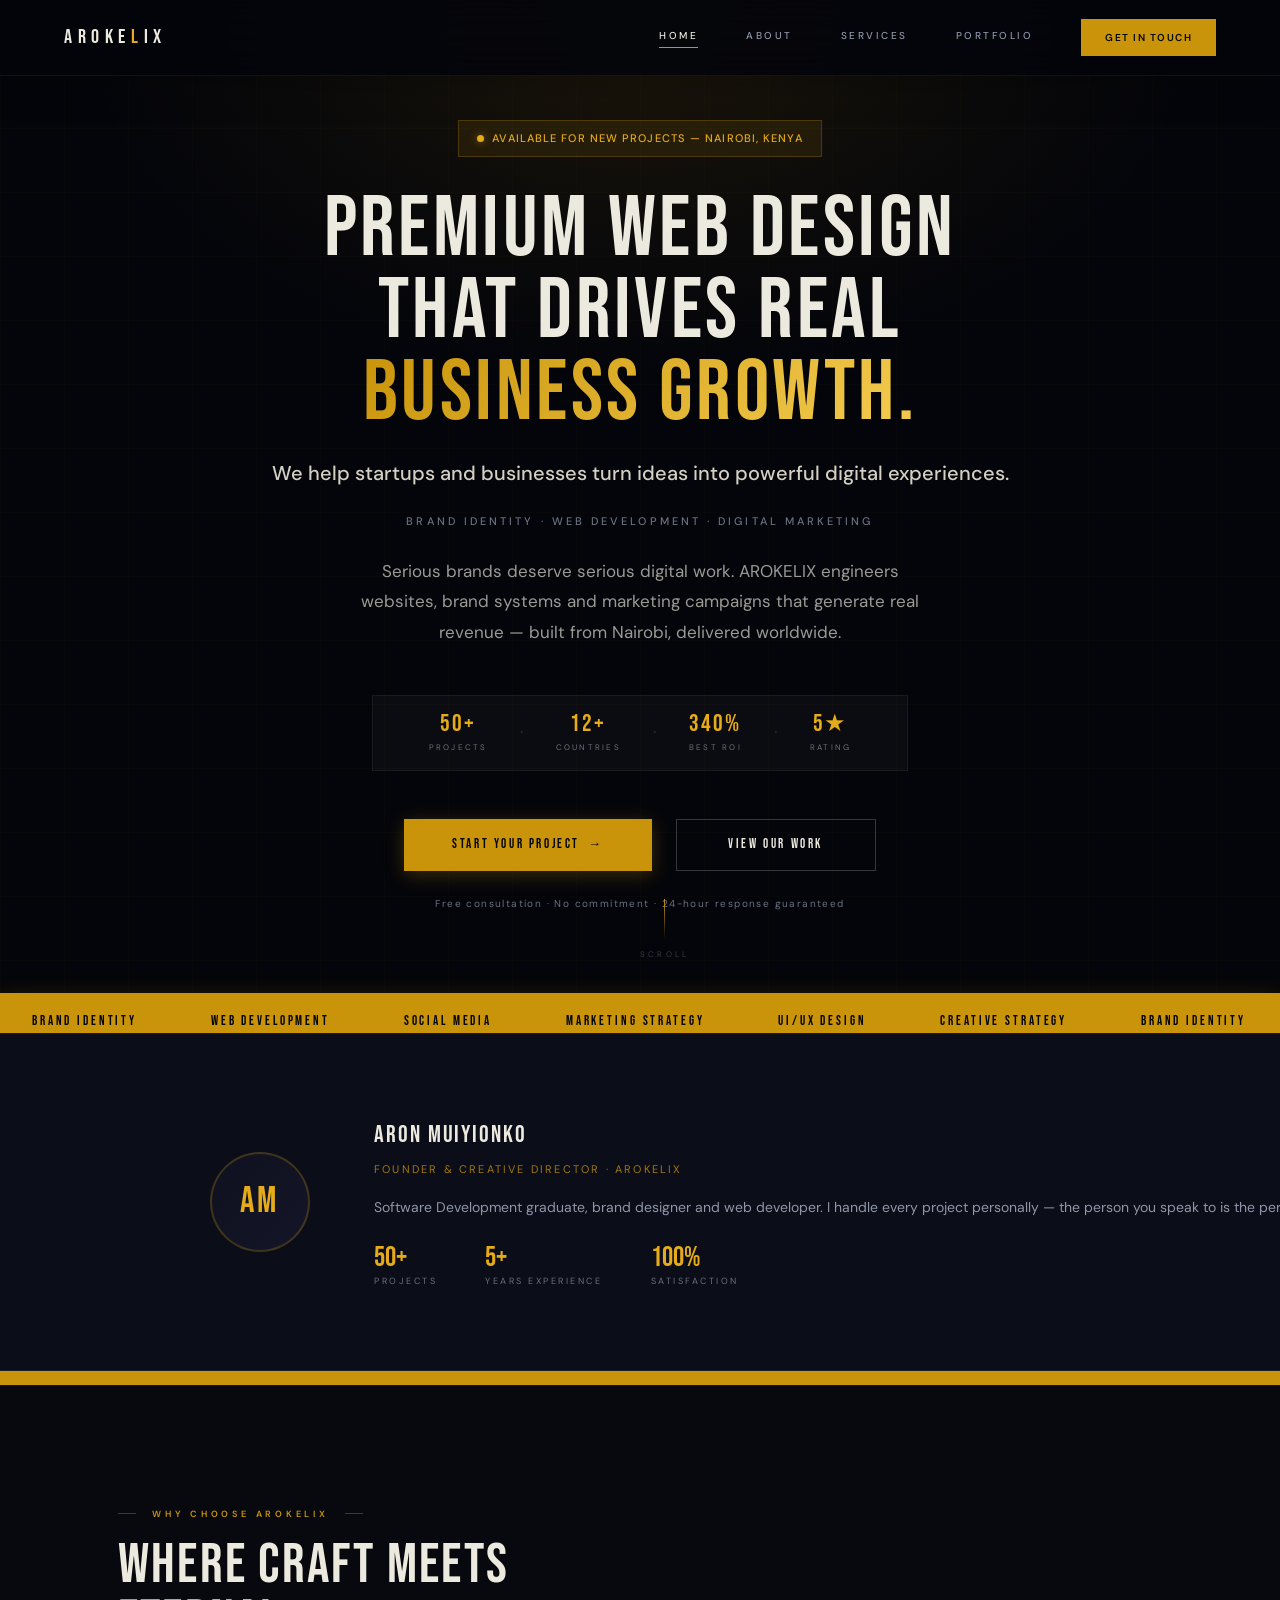
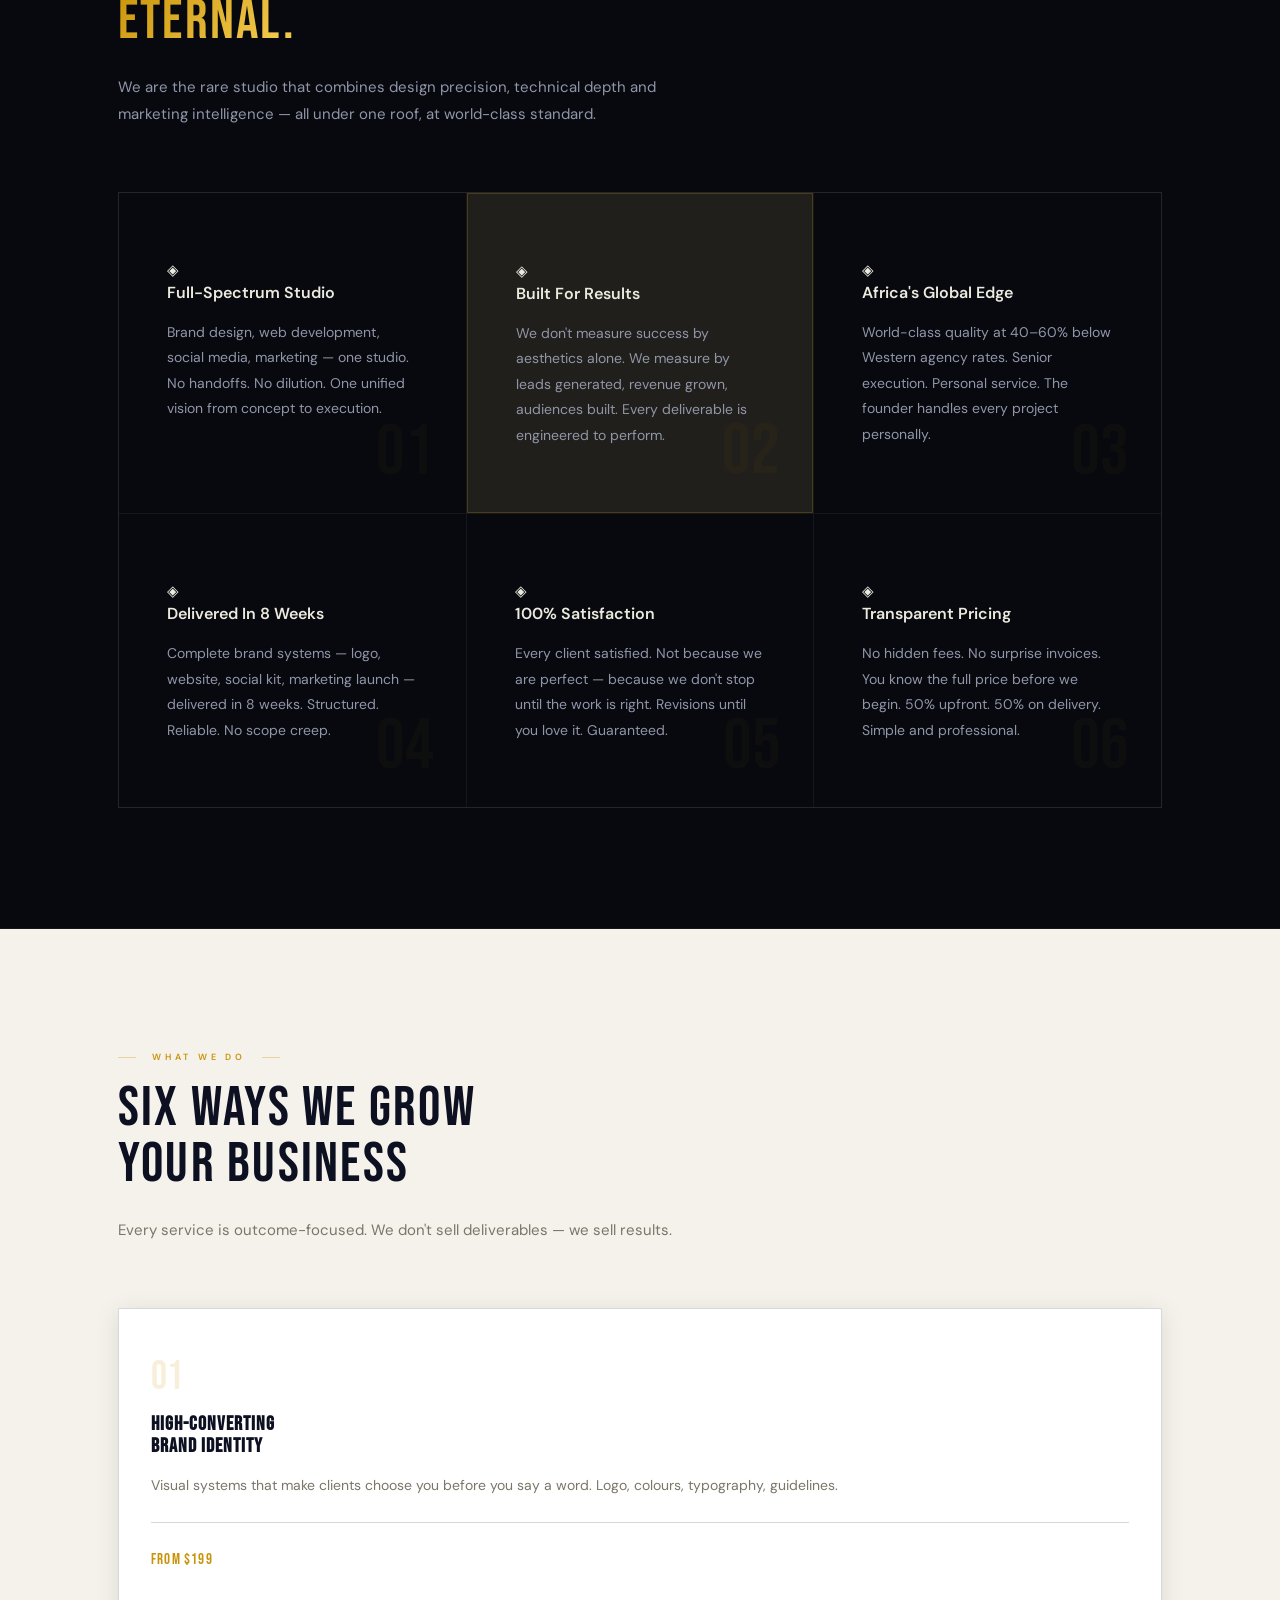
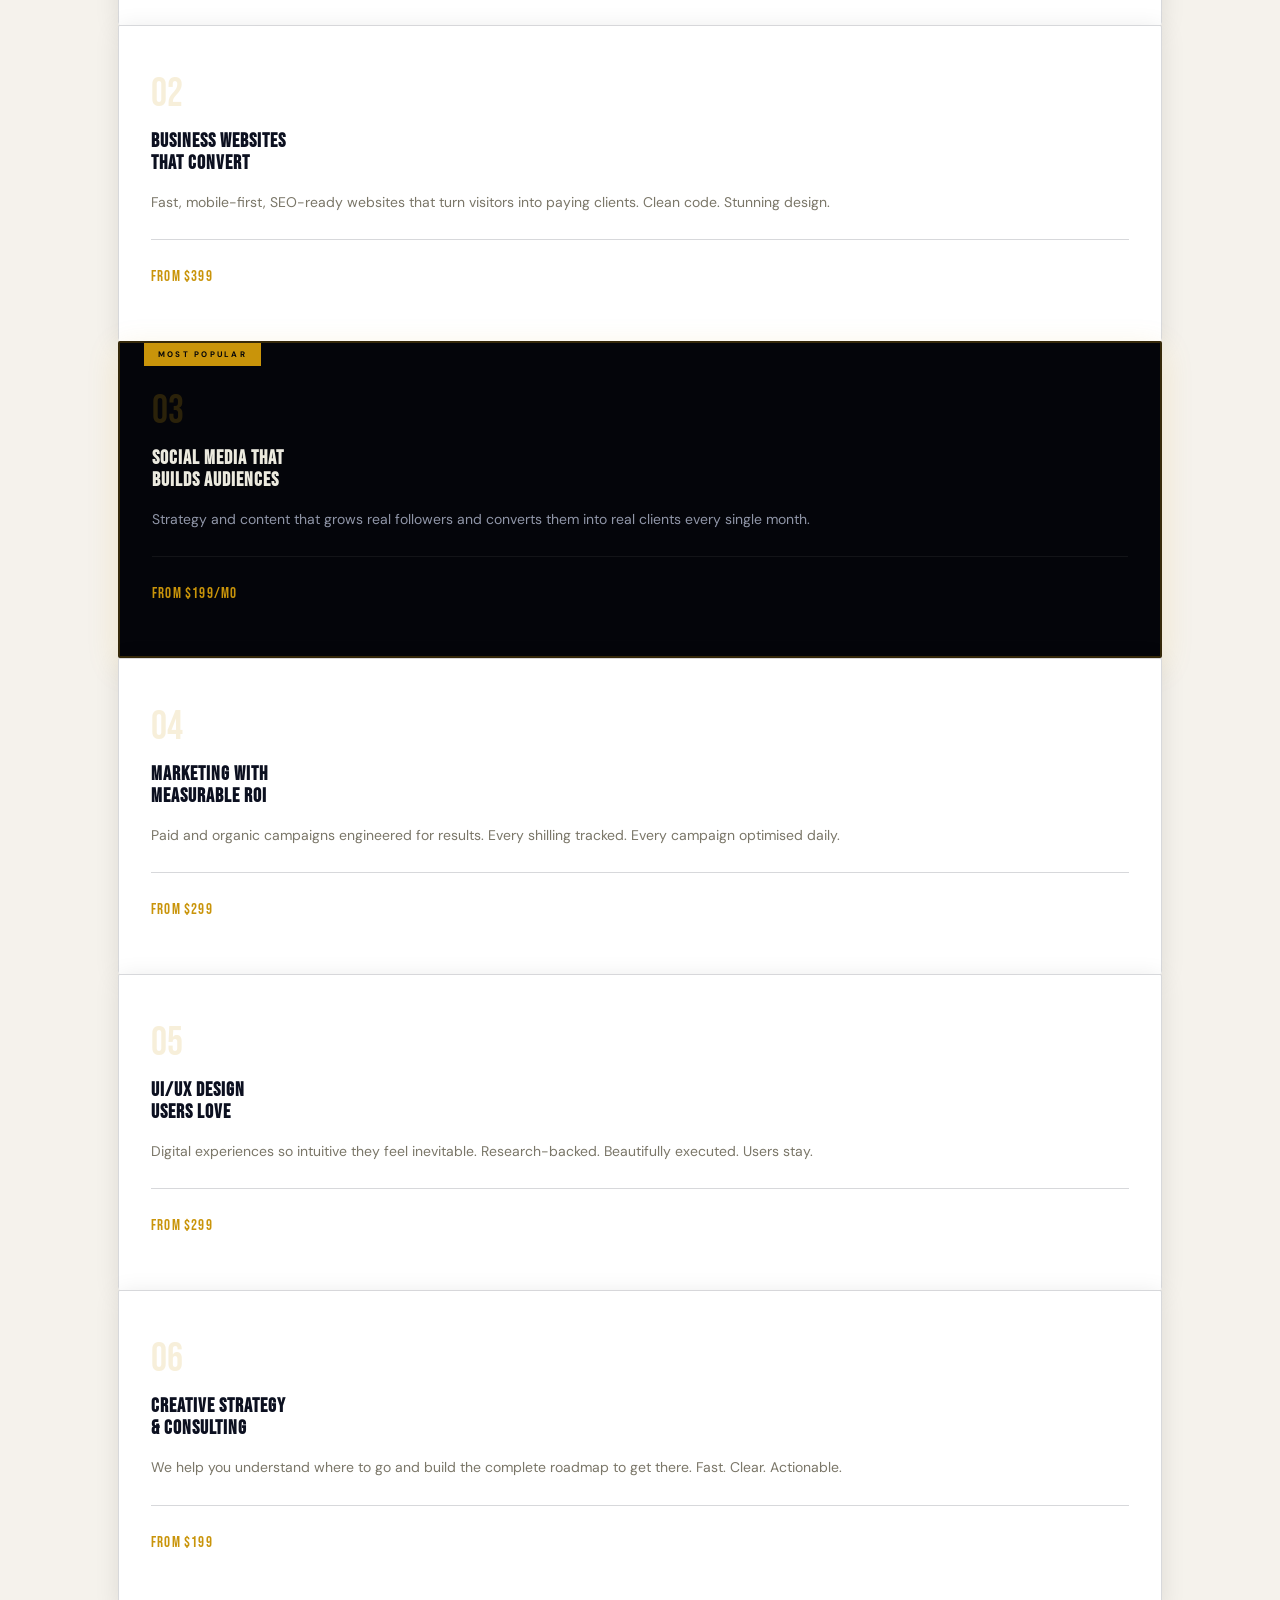
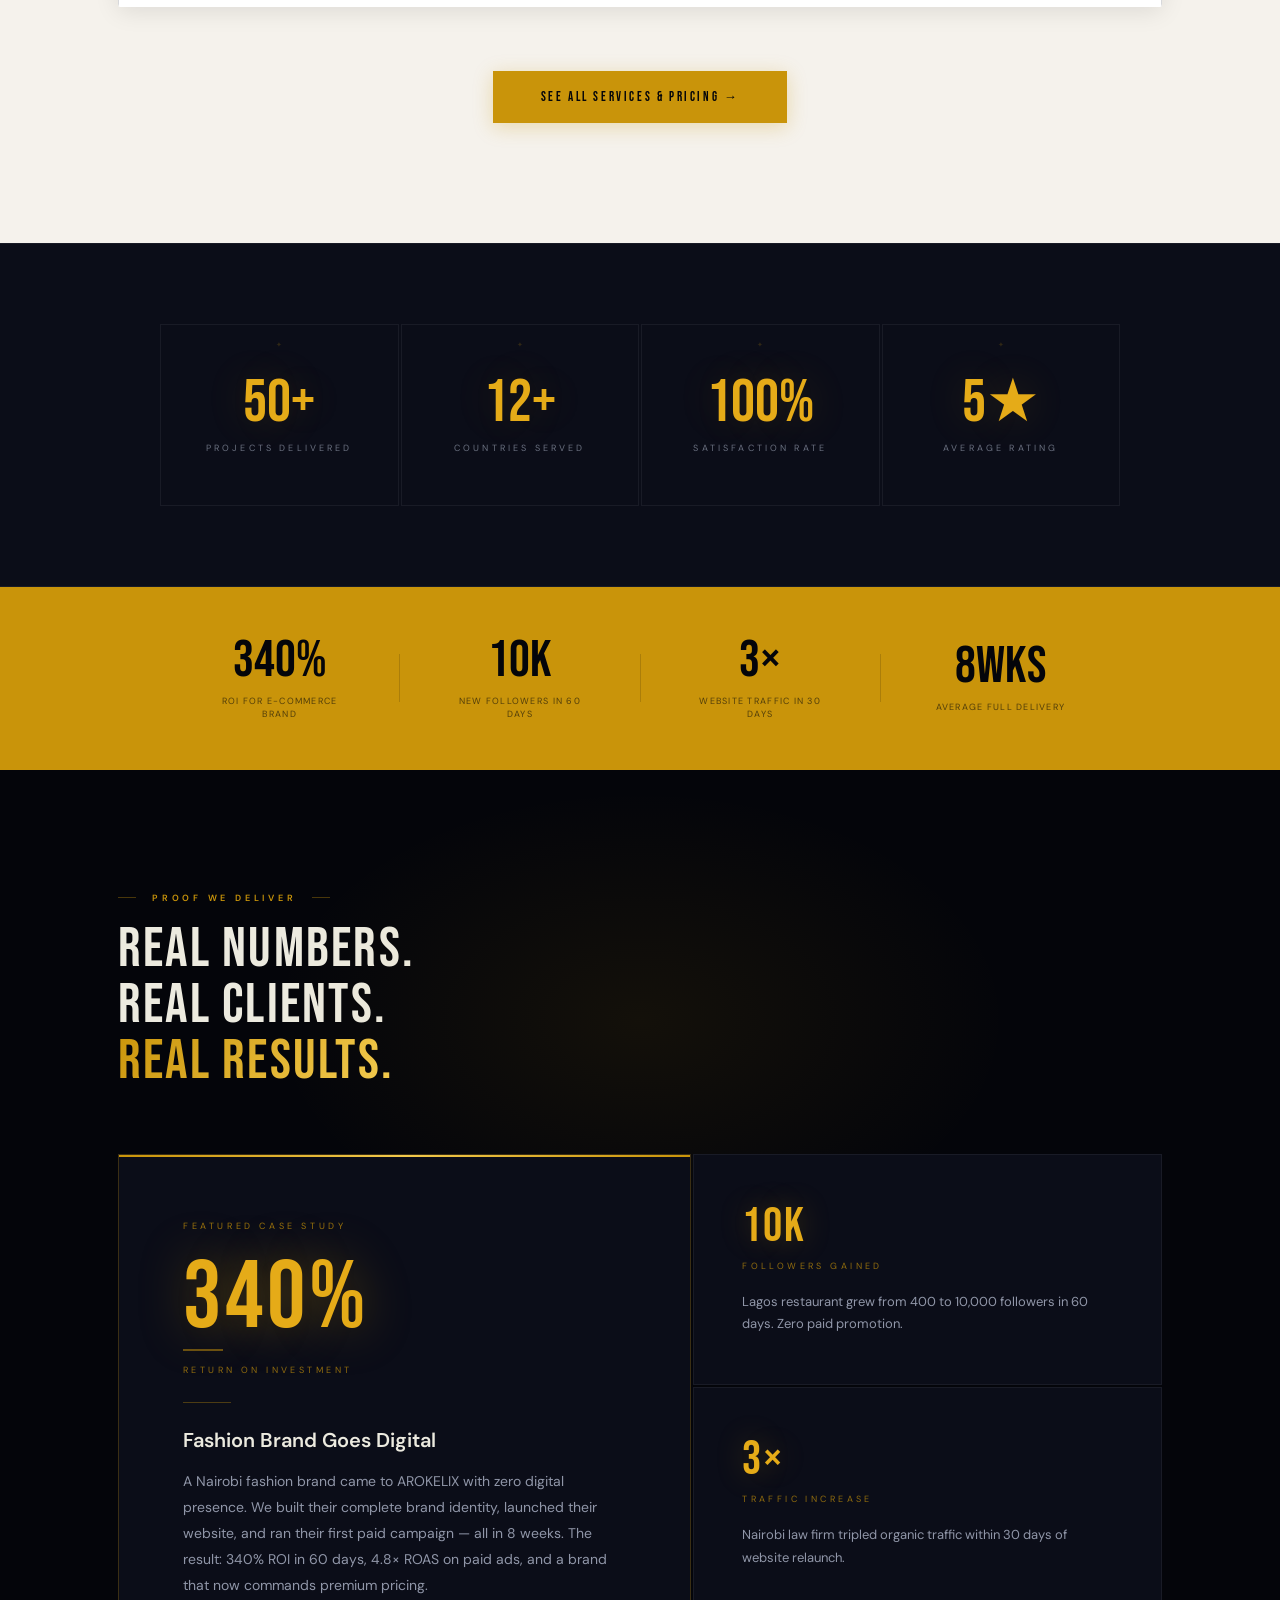
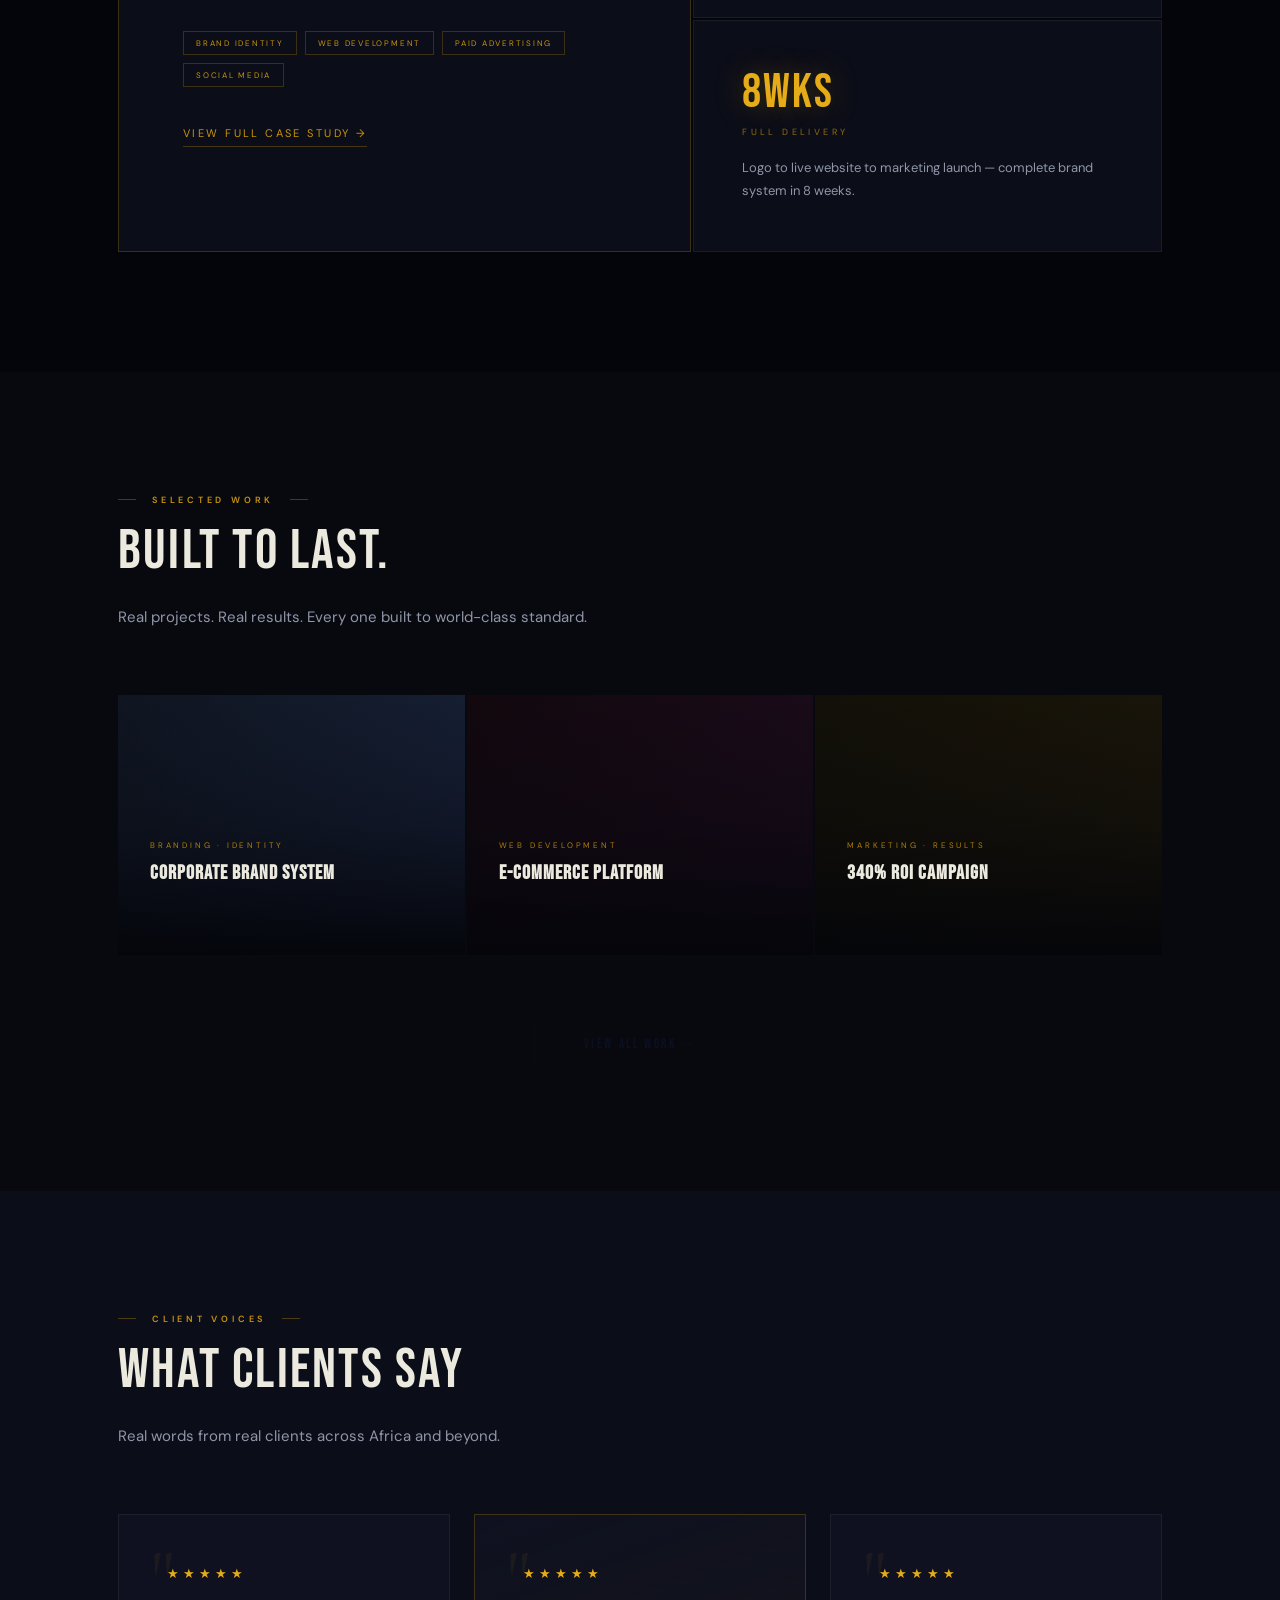
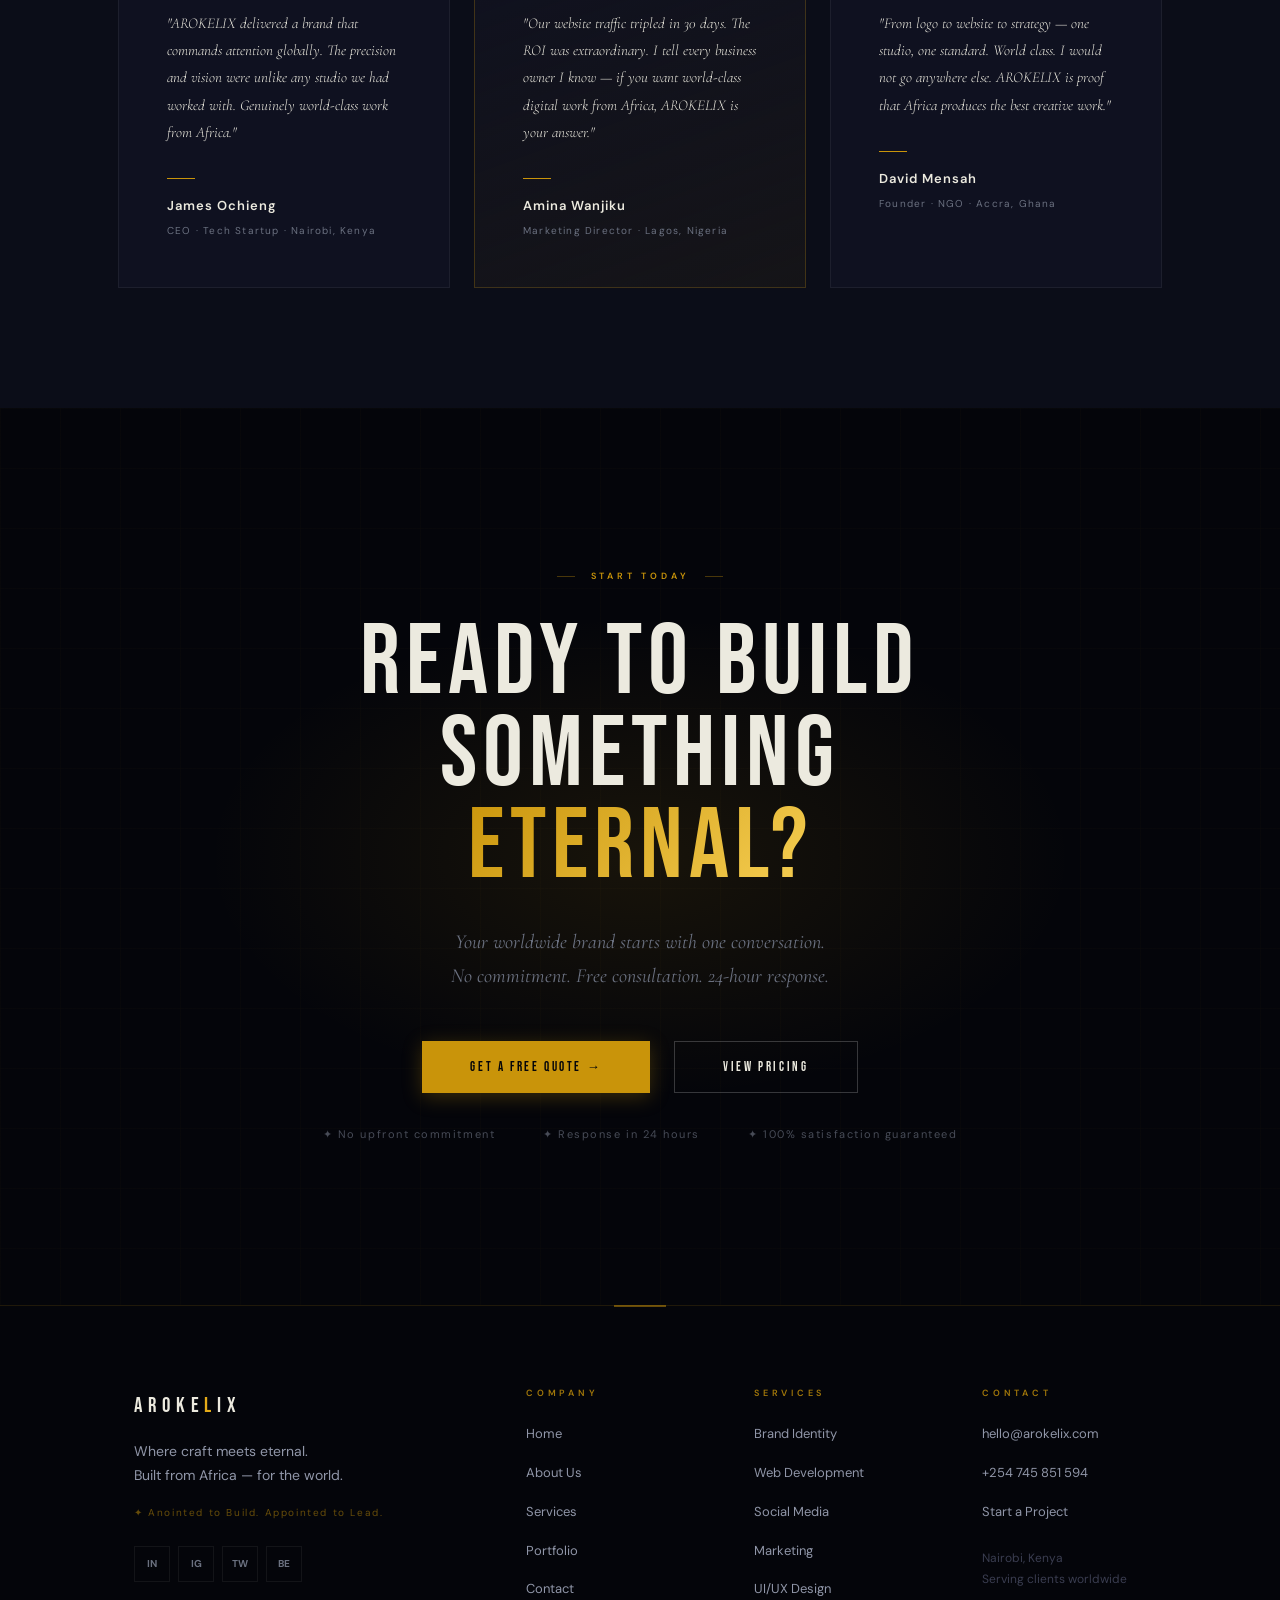
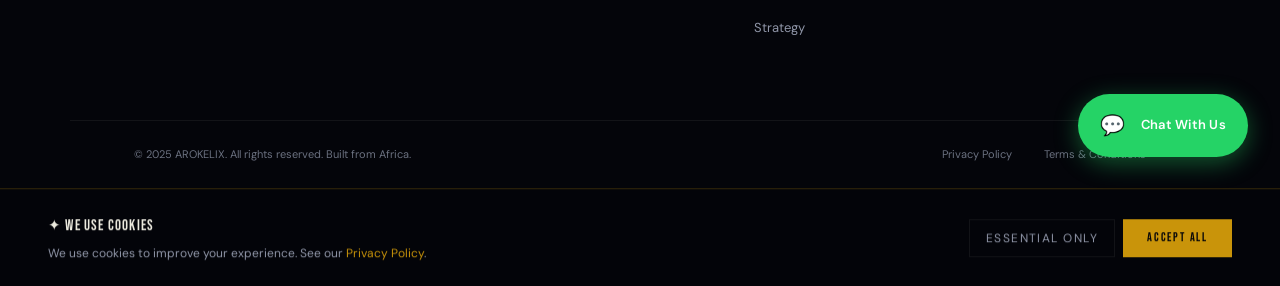
==== commit adeed4c4: "complete fix" ====
--- a/index.html
+++ b/index.html
@@ -77,78 +77,79 @@
     </button>
 </nav>
 
-<!-- ════════════════════════════════════
-     HERO — Authority in 5 seconds
-════════════════════════════════════ -->
 <section class="hero" id="home">
-    <div class="hero-bg-img"></div>
-
-    <div class="hero-content">
-
-        <div class="hero-badge">
-            <span class="hero-badge-dot"></span>
-            Available for new projects
-        </div>
-
-        <h1 class="hero-title">
-            We Build High-Performance<br>
-            Websites For Brands<br>
-            That Mean <span class="gold-text">Business.</span>
-        </h1>
-
-        <p class="hero-value">
-            Conversion-focused design · Brand identity · Digital marketing
-        </p>
-
-        <p class="hero-sub">
-            Serious brands deserve serious digital work. AROKELIX engineers
-            websites, brand systems and marketing campaigns that generate
-            real revenue — not just compliments.
-        </p>
-
-        <div class="hero-proof">
-            <div class="hero-proof-item">
-                <span class="hero-proof-num">50+</span>
-                <span class="hero-proof-lbl">Projects Delivered</span>
-            </div>
-            <div class="hero-proof-sep">·</div>
-            <div class="hero-proof-item">
-                <span class="hero-proof-num">12+</span>
-                <span class="hero-proof-lbl">Countries</span>
-            </div>
-            <div class="hero-proof-sep">·</div>
-            <div class="hero-proof-item">
-                <span class="hero-proof-num">340%</span>
-                <span class="hero-proof-lbl">Best ROI</span>
-            </div>
-            <div class="hero-proof-sep">·</div>
-            <div class="hero-proof-item">
-                <span class="hero-proof-num">5★</span>
-                <span class="hero-proof-lbl">Rating</span>
-            </div>
-        </div>
-
-        <div class="hero-actions">
-            <a href="contact.html" class="btn-primary-hero">
-                Start Your Project
-                <span class="btn-arrow">→</span>
-            </a>
-            <a href="portfolio.html" class="btn-outline-hero">
-                View Our Work
-            </a>
-        </div>
-
-        <p class="hero-note">
-            Free consultation · No commitment · 24hr response
-        </p>
-
-    </div>
-
-    <div class="hero-scroll-hint">
-        <span class="scroll-hint-line"></span>
-        <span class="scroll-hint-text">Scroll</span>
-    </div>
-</section>
+        <div class="hero-bg-img"></div>
+
+        <div class="hero-content">
+
+            <div class="hero-badge">
+                <span class="hero-badge-dot"></span>
+                Available for new projects — Nairobi, Kenya
+            </div>
+
+            <h1 class="hero-h1">
+                Premium Web Design<br>
+                That Drives Real<br>
+                <span class="gold-text">Business Growth.</span>
+            </h1>
+
+            <p class="hero-subhead">
+                We help startups and businesses turn ideas into powerful digital experiences.
+            </p>
+
+            <p class="hero-value">
+                Brand Identity · Web Development · Digital Marketing
+            </p>
+
+            <p class="hero-desc">
+                Serious brands deserve serious digital work. AROKELIX engineers
+                websites, brand systems and marketing campaigns that generate
+                real revenue — built from Nairobi, delivered worldwide.
+            </p>
+
+            <div class="hero-proof">
+                <div class="hero-proof-item">
+                    <span class="hero-proof-num">50+</span>
+                    <span class="hero-proof-lbl">Projects</span>
+                </div>
+                <span class="hero-proof-sep">·</span>
+                <div class="hero-proof-item">
+                    <span class="hero-proof-num">12+</span>
+                    <span class="hero-proof-lbl">Countries</span>
+                </div>
+                <span class="hero-proof-sep">·</span>
+                <div class="hero-proof-item">
+                    <span class="hero-proof-num">340%</span>
+                    <span class="hero-proof-lbl">Best ROI</span>
+                </div>
+                <span class="hero-proof-sep">·</span>
+                <div class="hero-proof-item">
+                    <span class="hero-proof-num">5★</span>
+                    <span class="hero-proof-lbl">Rating</span>
+                </div>
+            </div>
+
+            <div class="hero-actions">
+                <a href="contact.html" class="btn-gold">
+                    Start Your Project
+                    <span class="btn-arrow">→</span>
+                </a>
+                <a href="portfolio.html" class="btn-outline">
+                    View Our Work
+                </a>
+            </div>
+
+            <p class="hero-note">
+                Free consultation · No commitment · 24-hour response guaranteed
+            </p>
+
+        </div>
+
+        <div class="hero-scroll">
+            <span class="hero-scroll-line"></span>
+            <span class="hero-scroll-txt">Scroll</span>
+        </div>
+    </section>
 
 <!-- ════════════════════════════════════
      MARQUEE
@@ -168,6 +169,34 @@
         <span>UI/UX Design</span><span class="mdot">✦</span>
         <span>Creative Strategy</span><span class="mdot">✦</span>
     </div>
+
+    <!-- ════ FOUNDER TRUST ════ -->
+    <section class="founder-trust">
+        <div class="container">
+            <div class="founder-trust-inner">
+                <div class="founder-avatar">AM</div>
+                <div class="founder-trust-text">
+                    <span class="founder-trust-name">Aron Muiyionko</span>
+                    <span class="founder-trust-role">Founder & Creative Director · AROKELIX</span>
+                    <p class="founder-trust-bio">Software Development graduate, brand designer and web developer. I handle every project personally — the person you speak to is the person who builds your brand. No outsourcing. No interns. Senior execution only.</p>
+                    <div class="founder-trust-stats">
+                        <div class="fts-item">
+                            <span class="fts-num">50+</span>
+                            <span class="fts-lbl">Projects</span>
+                        </div>
+                        <div class="fts-item">
+                            <span class="fts-num">5+</span>
+                            <span class="fts-lbl">Years Experience</span>
+                        </div>
+                        <div class="fts-item">
+                            <span class="fts-num">100%</span>
+                            <span class="fts-lbl">Satisfaction</span>
+                        </div>
+                    </div>
+                </div>
+            </div>
+        </div>
+    </section>
 </div>
 
 <!-- ════════════════════════════════════
--- a/css/style.css
+++ b/css/style.css
@@ -1,46 +1,39 @@
 /* ════════════════════════════════════════════════
-   AROKELIX — WORLD CLASS CSS
-   Final Complete Version
-   2 Fonts · Spacing System · Premium Design
+   AROKELIX — COMPLETE FINAL CSS
+   All issues fixed — compressed, overlapping, unreadable
 ════════════════════════════════════════════════ */
 
-/* ── RESET ── */
 *, *::before, *::after { box-sizing: border-box; margin: 0; padding: 0; }
 
-/* ══════════════════════════════════════
-   DESIGN TOKENS — The System
-══════════════════════════════════════ */
 :root {
-    /* Colors — Clean System */
-    --black:     #04050A;
-    --dark:      #08090F;
-    --dark2:     #0C0E18;
-    --dark3:     #111320;
-    --dark4:     #181A28;
-    --gold:      #C9940A;
-    --gold2:     #E5AB18;
-    --gold3:     #F2C94C;
-    --ivory:     #ECEADF;
-    --ivory2:    #D4D0C4;
-    --gray1:     #9096A8;
-    --gray2:     #6B7180;
-    --gray3:     #3A3D50;
-    --light:     #F5F2EC;
-    --light2:    #EDEAE2;
-    --light3:    #E2DDD4;
-    --text:      #0C1020;
-    --text2:     #3A3D50;
-    --text3:     #7A7668;
-
-    /* Borders */
-    --bd:    rgba(255,255,255,0.055);
-    --bd2:   rgba(255,255,255,0.1);
-    --bdg:   rgba(201,148,10,0.22);
-    --bdg2:  rgba(201,148,10,0.45);
-    --bdl:   rgba(12,16,32,0.08);
-    --bdl2:  rgba(12,16,32,0.15);
-
-    /* Spacing — 8px base grid */
+    --black:    #04050A;
+    --dark:     #07090F;
+    --dark2:    #0B0D18;
+    --dark3:    #0F1120;
+    --dark4:    #141628;
+    --gold:     #C9940A;
+    --gold2:    #E5AB18;
+    --gold3:    #F2C94C;
+    --ivory:    #ECEADF;
+    --ivory2:   #D4D0C4;
+    --gray1:    #9096A8;
+    --gray2:    #6B7180;
+    --gray3:    #3A3D50;
+    --light:    #F5F2EC;
+    --light2:   #EDEAE2;
+    --light3:   #E4E0D6;
+    --text:     #0C1020;
+    --text2:    #3A3D50;
+    --text3:    #7A7668;
+
+    --bd:   rgba(255,255,255,0.06);
+    --bd2:  rgba(255,255,255,0.12);
+    --bdg:  rgba(201,148,10,0.25);
+    --bdg2: rgba(201,148,10,0.5);
+    --bdl:  rgba(12,16,32,0.09);
+    --bdl2: rgba(12,16,32,0.16);
+
+    /* Spacing — strict 8px grid */
     --s1:  8px;
     --s2:  16px;
     --s3:  24px;
@@ -52,23 +45,21 @@
     --s9:  120px;
     --s10: 160px;
 
-    /* Typography */
+    /* Fonts — 2 only */
     --fh: 'Bebas Neue', 'Arial Black', sans-serif;
     --fb: 'DM Sans', 'Helvetica Neue', sans-serif;
     --fq: 'Cormorant Garamond', Georgia, serif;
 
-    /* Motion */
-    --ease: cubic-bezier(0.16, 1, 0.3, 1);
+    --ease:  cubic-bezier(0.16, 1, 0.3, 1);
     --ease2: cubic-bezier(0.4, 0, 0.2, 1);
 
-    /* Shadows */
     --sg: 0 8px 32px rgba(201,148,10,0.28);
     --sd: 0 20px 60px rgba(0,0,0,0.35);
     --sl: 0 4px 24px rgba(0,0,0,0.1);
 }
 
 /* ── BASE ── */
-html { scroll-behavior: smooth; font-size: 16px; }
+html { scroll-behavior: smooth; }
 body {
     background: var(--black);
     color: var(--ivory);
@@ -78,32 +69,30 @@
     overflow-x: hidden;
     -webkit-font-smoothing: antialiased;
     -moz-osx-font-smoothing: grayscale;
-    text-rendering: optimizeLegibility;
     animation: pageIn 0.5s var(--ease) both;
 }
 @keyframes pageIn {
-    from { opacity: 0; transform: translateY(10px); }
+    from { opacity: 0; transform: translateY(8px); }
     to   { opacity: 1; transform: translateY(0); }
 }
 
-/* ── TYPOGRAPHY HIERARCHY ── */
-/* RULE: Bebas for all headings. DM Sans for all body. Cormorant for blockquotes only. */
-h1, h2, h3, h4 { font-family: var(--fh); font-weight: 400; line-height: 0.95; }
-h1 { font-size: clamp(48px, 9vw, 100px); letter-spacing: 0.04em; }
-h2 { font-size: clamp(36px, 6vw, 64px); letter-spacing: 0.04em; }
-h3 { font-family: var(--fb); font-weight: 600; font-size: clamp(16px, 2vw, 20px); letter-spacing: 0.01em; line-height: 1.3; }
+/* ── TYPOGRAPHY ── */
+h1 { font-family: var(--fh); font-weight: 400; line-height: 0.92; letter-spacing: 0.04em; }
+h2 { font-family: var(--fh); font-weight: 400; line-height: 0.95; letter-spacing: 0.04em; }
+h3 { font-family: var(--fb); font-weight: 600; line-height: 1.3; }
+h4 { font-family: var(--fb); font-weight: 600; line-height: 1.3; }
 p  { font-family: var(--fb); line-height: 1.8; }
 a  { color: inherit; text-decoration: none; transition: color 0.25s, opacity 0.25s; }
 img { max-width: 100%; height: auto; display: block; }
 blockquote { font-family: var(--fq); font-style: italic; font-weight: 300; }
-button { cursor: pointer; font-family: var(--fb); }
-
-/* ── GLOBAL UTILS ── */
+button { cursor: pointer; font-family: var(--fb); border: none; background: none; }
+
+/* ── GLOBAL ── */
 ::selection { background: var(--gold); color: var(--black); }
 ::-webkit-scrollbar { width: 3px; }
 ::-webkit-scrollbar-track { background: var(--black); }
 ::-webkit-scrollbar-thumb { background: linear-gradient(to bottom, var(--gold), var(--gold2)); border-radius: 2px; }
-*:focus-visible { outline: 2px solid var(--gold2); outline-offset: 4px; box-shadow: 0 0 0 4px rgba(201,148,10,0.15); }
+*:focus-visible { outline: 2px solid var(--gold2); outline-offset: 4px; }
 
 .gold-text {
     background: linear-gradient(135deg, var(--gold) 0%, var(--gold3) 50%, var(--gold) 100%);
@@ -122,157 +111,119 @@
 
 /* ── CONTAINER ── */
 .container {
-    max-width: 1160px;
+    max-width: 1140px;
     margin: 0 auto;
     width: 100%;
-    padding: 0 var(--s4);
+    padding: 0 var(--s5);
 }
 
 /* ── SECTION LABELS ── */
 .eyebrow {
     font-family: var(--fb);
-    font-size: 9px;
-    font-weight: 600;
-    letter-spacing: 0.45em;
-    text-transform: uppercase;
-    color: var(--gold);
-    display: flex;
-    align-items: center;
-    justify-content: flex-start;
-    gap: var(--s2);
-    margin-bottom: var(--s2);
-    opacity: 0.9;
+    font-size: 9px; font-weight: 600;
+    letter-spacing: 0.42em; text-transform: uppercase;
+    color: var(--gold); margin-bottom: var(--s2);
+    display: flex; align-items: center; gap: var(--s2);
 }
 .eyebrow::before, .eyebrow::after {
-    content: '';
-    width: 20px; height: 1px;
-    background: var(--gold); opacity: 0.35;
-    flex-shrink: 0;
-}
-
-.section-header {
-    margin-bottom: var(--s7);
-    max-width: 640px;
-}
-.section-header.centered {
-    text-align: center;
-    margin-left: auto;
-    margin-right: auto;
-}
-.section-header.centered .eyebrow { justify-content: center; }
-
-.section-h2 { color: var(--text); margin-bottom: var(--s3); }
+    content: ''; width: 18px; height: 1px;
+    background: var(--gold); opacity: 0.35; flex-shrink: 0;
+}
+.eyebrow.center { justify-content: center; }
+
+.section-h2 {
+    font-family: var(--fh);
+    font-size: clamp(32px, 5vw, 56px);
+    letter-spacing: 0.04em; line-height: 1;
+    color: var(--text); margin-bottom: var(--s3);
+}
 .section-h2.light { color: var(--ivory); }
-.section-p { font-size: 16px; color: var(--text3); line-height: 1.8; }
+.section-p {
+    font-size: 15px; color: var(--text3);
+    line-height: 1.8; max-width: 560px;
+}
 .section-p.light { color: var(--gray1); }
+.section-p.center { margin: 0 auto; }
+
+.section-header { margin-bottom: var(--s6); }
+.section-header.center { text-align: center; }
+.section-header.center .eyebrow { justify-content: center; }
+.section-header.center .section-p { margin: 0 auto; }
 
 .section-cta { text-align: center; margin-top: var(--s6); }
 
 /* ── SCROLL REVEAL ── */
 .reveal {
-    opacity: 0;
-    transform: translateY(28px);
-    transition: opacity 0.9s var(--ease), transform 0.9s var(--ease);
+    opacity: 0; transform: translateY(24px);
+    transition: opacity 0.8s var(--ease), transform 0.8s var(--ease);
 }
 .reveal.visible { opacity: 1; transform: translateY(0); }
 @keyframes fadeUp {
-    from { opacity: 0; transform: translateY(22px); }
+    from { opacity: 0; transform: translateY(20px); }
     to   { opacity: 1; transform: translateY(0); }
 }
 
 /* ══════════════════════════════════════
-   BUTTONS — Premium System
-══════════════════════════════════════ */
-
-/* Base button */
+   BUTTON SYSTEM
+══════════════════════════════════════ */
+.btn-gold, .btn-outline, .btn-dark-outline,
 .btn-primary-hero, .btn-outline-hero,
 .btn-primary-dark, .btn-outline-dark {
-    display: inline-flex;
-    align-items: center;
-    justify-content: center;
-    gap: var(--s1);
-    min-height: 56px;
-    padding: 0 var(--s5);
-    font-family: var(--fh);
-    font-size: 14px;
-    letter-spacing: 0.2em;
-    text-transform: uppercase;
-    white-space: nowrap;
-    position: relative;
-    overflow: hidden;
-    transition: all 0.35s var(--ease);
-    border: none;
-}
-
-/* Gold filled — on dark backgrounds */
-.btn-primary-hero {
-    background: var(--gold);
-    color: var(--black);
-    box-shadow: 0 4px 20px rgba(201,148,10,0.3);
-}
-.btn-primary-hero::before {
-    content: '';
-    position: absolute; top: 0; left: -100%;
+    display: inline-flex; align-items: center;
+    justify-content: center; gap: var(--s1);
+    min-height: 52px; padding: 0 var(--s5);
+    font-family: var(--fh); font-size: 13px;
+    letter-spacing: 0.2em; text-transform: uppercase;
+    white-space: nowrap; position: relative;
+    overflow: hidden; transition: all 0.35s var(--ease);
+    border: none; cursor: pointer;
+}
+/* Gold filled */
+.btn-gold, .btn-primary-hero, .btn-primary-dark {
+    background: var(--gold); color: var(--black);
+    box-shadow: 0 4px 20px rgba(201,148,10,0.28);
+}
+.btn-gold::before, .btn-primary-hero::before {
+    content: ''; position: absolute; top: 0; left: -100%;
     width: 60%; height: 100%;
-    background: linear-gradient(to right, transparent, rgba(255,255,255,0.22), transparent);
+    background: linear-gradient(to right, transparent, rgba(255,255,255,0.2), transparent);
     transition: left 0.5s ease;
 }
-.btn-primary-hero:hover {
-    background: var(--gold2);
-    color: var(--black);
+.btn-gold:hover, .btn-primary-hero:hover, .btn-primary-dark:hover {
+    background: var(--gold2); color: var(--black);
     transform: translateY(-3px);
     box-shadow: 0 10px 36px rgba(201,148,10,0.45);
 }
-.btn-primary-hero:hover::before { left: 150%; }
+.btn-gold:hover::before, .btn-primary-hero:hover::before { left: 150%; }
+/* Ghost dark bg */
+.btn-outline, .btn-outline-hero {
+    background: transparent; color: var(--ivory);
+    border: 1px solid rgba(255,255,255,0.2);
+}
+.btn-outline:hover, .btn-outline-hero:hover {
+    border-color: var(--gold); color: var(--gold);
+    transform: translateY(-3px);
+}
+/* Ghost light bg */
+.btn-dark-outline, .btn-outline-dark {
+    background: transparent; color: var(--text);
+    border: 1px solid rgba(12,16,32,0.2);
+}
+.btn-dark-outline:hover, .btn-outline-dark:hover {
+    border-color: var(--gold); color: var(--gold);
+    transform: translateY(-2px);
+}
 .btn-arrow { transition: transform 0.3s var(--ease); }
+.btn-gold:hover .btn-arrow,
 .btn-primary-hero:hover .btn-arrow { transform: translateX(4px); }
 
-/* Ghost — on dark backgrounds */
-.btn-outline-hero {
-    background: transparent;
-    color: var(--ivory);
-    border: 1px solid rgba(255,255,255,0.2);
-}
-.btn-outline-hero:hover {
-    border-color: var(--gold);
-    color: var(--gold);
-    transform: translateY(-3px);
-}
-
-/* Gold filled — on light backgrounds */
-.btn-primary-dark {
-    background: var(--gold);
-    color: var(--black);
-    box-shadow: 0 4px 20px rgba(201,148,10,0.25);
-}
-.btn-primary-dark:hover {
-    background: var(--gold2);
-    color: var(--black);
-    transform: translateY(-3px);
-    box-shadow: 0 10px 36px rgba(201,148,10,0.4);
-}
-
-/* Ghost — on light backgrounds */
-.btn-outline-dark {
-    background: transparent;
-    color: var(--text);
-    border: 1px solid rgba(12,16,32,0.2);
-}
-.btn-outline-dark:hover {
-    border-color: var(--gold);
-    color: var(--gold);
-    transform: translateY(-2px);
-}
-
 /* ══════════════════════════════════════
    SCROLL PROGRESS
 ══════════════════════════════════════ */
 .scroll-progress {
-    position: fixed; top: 0; left: 0;
-    height: 2px; width: 0%;
+    position: fixed; top: 0; left: 0; height: 2px; width: 0%;
     background: linear-gradient(to right, var(--gold), var(--gold3));
-    z-index: 99999;
-    box-shadow: 0 0 8px rgba(201,148,10,0.6);
+    z-index: 99999; box-shadow: 0 0 8px rgba(201,148,10,0.6);
     transition: width 0.08s linear;
 }
 
@@ -281,8 +232,7 @@
 ══════════════════════════════════════ */
 .cookie-banner {
     position: fixed; bottom: 0; left: 0; right: 0;
-    z-index: 9990;
-    background: rgba(4,5,10,0.97);
+    z-index: 9990; background: rgba(4,5,10,0.97);
     border-top: 1px solid var(--bdg);
     backdrop-filter: blur(20px);
     padding: var(--s3) var(--s5);
@@ -296,19 +246,9 @@
 .cookie-desc { font-size: 12px; color: var(--gray1); line-height: 1.5; max-width: 520px; }
 .cookie-desc a { color: var(--gold); }
 .cookie-btns { display: flex; gap: var(--s1); flex-shrink: 0; }
-.cookie-accept {
-    background: var(--gold); color: var(--black);
-    padding: 10px var(--s3); font-family: var(--fh);
-    font-size: 12px; letter-spacing: 0.15em; text-transform: uppercase;
-    border: none; transition: background 0.3s;
-}
+.cookie-accept { background: var(--gold); color: var(--black); padding: 10px var(--s3); font-family: var(--fh); font-size: 12px; letter-spacing: 0.15em; text-transform: uppercase; border: none; transition: background 0.3s; }
 .cookie-accept:hover { background: var(--gold2); }
-.cookie-decline {
-    background: transparent; color: var(--gray1);
-    padding: 10px var(--s2); font-size: 12px;
-    letter-spacing: 0.12em; text-transform: uppercase;
-    border: 1px solid var(--bd); transition: all 0.3s;
-}
+.cookie-decline { background: transparent; color: var(--gray1); padding: 10px var(--s2); font-size: 12px; letter-spacing: 0.12em; text-transform: uppercase; border: 1px solid var(--bd); transition: all 0.3s; }
 .cookie-decline:hover { color: var(--ivory); }
 
 /* ══════════════════════════════════════
@@ -316,13 +256,11 @@
 ══════════════════════════════════════ */
 .back-to-top {
     position: fixed; bottom: 104px; right: var(--s4); z-index: 1001;
-    width: 44px; height: 44px;
-    background: var(--gold); color: var(--black);
-    border: none; font-size: 18px; font-weight: 700;
+    width: 44px; height: 44px; background: var(--gold); color: var(--black);
+    font-size: 18px; font-weight: 700;
     display: flex; align-items: center; justify-content: center;
     opacity: 0; visibility: hidden;
-    transition: all 0.3s var(--ease);
-    box-shadow: var(--sg);
+    transition: all 0.3s var(--ease); box-shadow: var(--sg);
 }
 .back-to-top.show { opacity: 1; visibility: visible; }
 .back-to-top:hover { background: var(--gold2); transform: translateY(-4px); }
@@ -333,20 +271,18 @@
 .mobile-menu {
     display: none; position: fixed; inset: 0;
     background: var(--black); z-index: 99;
-    flex-direction: column;
-    align-items: center; justify-content: center; gap: var(--s4);
+    flex-direction: column; align-items: center;
+    justify-content: center; gap: var(--s4);
 }
 .mobile-menu.open { display: flex; }
 .mobile-menu a {
-    font-family: var(--fh); font-size: 42px;
+    font-family: var(--fh); font-size: 40px;
     letter-spacing: 0.1em; color: var(--ivory);
-    transition: color 0.3s, letter-spacing 0.3s;
-    position: relative;
+    transition: color 0.3s; position: relative;
 }
 .mobile-menu a::after {
-    content: ''; position: absolute;
-    bottom: -3px; left: 0; right: 0;
-    height: 1px; background: var(--gold);
+    content: ''; position: absolute; bottom: -3px;
+    left: 0; right: 0; height: 1px; background: var(--gold);
     transform: scaleX(0); transform-origin: left;
     transition: transform 0.35s var(--ease);
 }
@@ -358,109 +294,55 @@
 ══════════════════════════════════════ */
 nav {
     position: fixed; top: 0; left: 0; right: 0; z-index: 100;
-    height: 76px;
-    display: flex; align-items: center;
-    justify-content: space-between;
-    padding: 0 var(--s6);
-    background: rgba(4,5,10,0.88);
+    height: 76px; display: flex; align-items: center;
+    justify-content: space-between; padding: 0 var(--s6);
+    background: rgba(4,5,10,0.9);
     backdrop-filter: blur(24px);
     border-bottom: 1px solid var(--bd);
     transition: height 0.4s var(--ease), background 0.4s, border-color 0.4s;
     box-shadow: 0 4px 40px rgba(0,0,0,0.3);
 }
-nav.scrolled {
-    height: 64px;
-    background: rgba(4,5,10,0.97);
-    border-bottom-color: var(--bdg);
-}
-.nav-logo {
-    font-family: var(--fh); font-size: 20px;
-    letter-spacing: 0.28em; color: var(--ivory);
-    transition: letter-spacing 0.4s var(--ease);
-}
+nav.scrolled { height: 64px; background: rgba(4,5,10,0.98); border-bottom-color: var(--bdg); }
+.nav-logo { font-family: var(--fh); font-size: 20px; letter-spacing: 0.28em; color: var(--ivory); transition: letter-spacing 0.4s var(--ease); }
 .nav-logo:hover { letter-spacing: 0.35em; }
 .nav-links { display: flex; align-items: center; gap: var(--s5); }
-.nav-links a {
-    font-family: var(--fb); font-size: 10px; font-weight: 500;
-    letter-spacing: 0.25em; text-transform: uppercase;
-    color: var(--gray1); transition: color 0.3s;
-    position: relative; padding-bottom: 4px;
-}
-.nav-links a::after {
-    content: ''; position: absolute;
-    bottom: 0; left: 0; right: 0; height: 1px;
-    background: var(--gold);
-    transform: scaleX(0); transform-origin: left;
-    transition: transform 0.35s var(--ease);
-}
+.nav-links a { font-size: 10px; font-weight: 500; letter-spacing: 0.25em; text-transform: uppercase; color: var(--gray1); transition: color 0.3s; position: relative; padding-bottom: 4px; }
+.nav-links a::after { content: ''; position: absolute; bottom: 0; left: 0; right: 0; height: 1px; background: var(--gold); transform: scaleX(0); transform-origin: left; transition: transform 0.35s var(--ease); }
 .nav-links a:hover { color: var(--ivory); }
 .nav-links a:hover::after { transform: scaleX(1); }
 .nav-links a[aria-current="page"] { color: var(--ivory); }
 .nav-links a[aria-current="page"]::after { transform: scaleX(1); }
-.nav-cta {
-    background: var(--gold) !important;
-    color: var(--black) !important;
-    padding: 10px var(--s3) !important;
-    font-weight: 600 !important;
-    letter-spacing: 0.15em !important;
-    animation: navPulse 3s ease-in-out infinite;
-    transition: background 0.3s, transform 0.2s !important;
-}
+.nav-cta { background: var(--gold) !important; color: var(--black) !important; padding: 10px var(--s3) !important; font-weight: 600 !important; letter-spacing: 0.15em !important; animation: navPulse 3s ease-in-out infinite; transition: background 0.3s, transform 0.2s !important; }
 .nav-cta::after { display: none !important; }
 .nav-cta:hover { background: var(--gold2) !important; transform: translateY(-1px) !important; }
-@keyframes navPulse {
-    0%, 100% { box-shadow: 0 0 0 0 rgba(201,148,10,0); }
-    50% { box-shadow: 0 0 0 6px rgba(201,148,10,0.15); }
-}
-.hamburger {
-    display: none; flex-direction: column; gap: 6px;
-    padding: 4px; background: none; border: none;
-}
-.hamburger span {
-    display: block; width: 24px; height: 1.5px;
-    background: var(--ivory); transition: all 0.3s;
-}
-
-/* ══════════════════════════════════════
-   HERO SECTION
+@keyframes navPulse { 0%, 100% { box-shadow: 0 0 0 0 rgba(201,148,10,0); } 50% { box-shadow: 0 0 0 6px rgba(201,148,10,0.15); } }
+.hamburger { display: none; flex-direction: column; gap: 6px; padding: 4px; }
+.hamburger span { display: block; width: 24px; height: 1.5px; background: var(--ivory); transition: all 0.3s; }
+
+/* ══════════════════════════════════════
+   HERO
 ══════════════════════════════════════ */
 .hero {
     min-height: 100vh;
     background: var(--black);
     display: flex; align-items: center; justify-content: center;
     text-align: center;
-    padding: 120px var(--s6) var(--s7);
+    padding: 120px var(--s5) var(--s7);
     position: relative; overflow: hidden;
 }
-
-/* Background image */
 .hero-bg-img {
     position: absolute; inset: 0;
     background: url('images/hero-bg.jpg') center/cover no-repeat;
     opacity: 0.05; filter: grayscale(100%);
 }
-
-/* Atmospheric glow */
 .hero::before {
-    content: '';
-    position: absolute; top: -300px; left: 50%;
+    content: ''; position: absolute; top: -300px; left: 50%;
     transform: translateX(-50%);
     width: 1200px; height: 900px;
-    background: radial-gradient(
-        ellipse 65% 55% at 50% 35%,
-        rgba(201,148,10,0.13) 0%,
-        rgba(201,148,10,0.04) 45%,
-        transparent 72%
-    );
-    pointer-events: none;
-    animation: glowPulse 7s ease-in-out infinite;
-}
-@keyframes glowPulse {
-    0%, 100% { opacity: 0.75; }
-    50% { opacity: 1; }
-}
-
-/* Sacred grid */
+    background: radial-gradient(ellipse 65% 55% at 50% 35%, rgba(201,148,10,0.13) 0%, rgba(201,148,10,0.04) 45%, transparent 72%);
+    pointer-events: none; animation: glowPulse 7s ease-in-out infinite;
+}
+@keyframes glowPulse { 0%, 100% { opacity: 0.75; } 50% { opacity: 1; } }
 .hero::after {
     content: ''; position: absolute; inset: 0;
     background-image:
@@ -468,66 +350,68 @@
         linear-gradient(90deg, rgba(201,148,10,0.02) 1px, transparent 1px);
     background-size: 64px 64px; pointer-events: none;
 }
-
 .hero-content {
     position: relative; z-index: 2;
     display: flex; flex-direction: column;
-    align-items: center; max-width: 960px;
-    gap: 0;
-}
-
-/* Availability badge */
+    align-items: center; max-width: 900px;
+}
 .hero-badge {
     display: inline-flex; align-items: center; gap: var(--s1);
     background: rgba(201,148,10,0.1);
     border: 1px solid var(--bdg);
-    padding: 8px 18px;
-    font-size: 11px; font-weight: 500;
-    letter-spacing: 0.12em; text-transform: uppercase;
+    padding: 8px 18px; font-size: 11px; font-weight: 500;
+    letter-spacing: 0.1em; text-transform: uppercase;
     color: var(--gold2); margin-bottom: var(--s4);
     animation: fadeUp 0.8s 0.1s var(--ease) both;
 }
 .hero-badge-dot {
     width: 7px; height: 7px; border-radius: 50%;
-    background: var(--gold2);
+    background: var(--gold2); animation: dotPulse 2s ease-in-out infinite;
     box-shadow: 0 0 8px rgba(201,148,10,0.6);
-    animation: dotPulse 2s ease-in-out infinite;
-}
-@keyframes dotPulse {
-    0%, 100% { opacity: 1; transform: scale(1); }
-    50% { opacity: 0.6; transform: scale(0.8); }
-}
-
-/* H1 headline */
-.hero-title {
+}
+@keyframes dotPulse { 0%, 100% { opacity: 1; transform: scale(1); } 50% { opacity: 0.6; transform: scale(0.8); } }
+
+/* Hero Headline */
+.hero-h1 {
     font-family: var(--fh);
-    font-size: clamp(52px, 10vw, 100px);
-    letter-spacing: 0.04em; line-height: 0.92;
-    color: var(--ivory); margin-bottom: var(--s4);
+    font-size: clamp(40px, 8vw, 86px);
+    letter-spacing: 0.04em; line-height: 0.95;
+    color: var(--ivory); margin-bottom: var(--s3);
     animation: fadeUp 0.9s 0.18s var(--ease) both;
 }
-
-/* Value line */
+.hero-h1 .gold-text {
+    display: inline-block;
+    font-size: inherit;
+}
+
+/* Hero subheading */
+.hero-subhead {
+    font-family: var(--fb); font-size: clamp(16px, 2vw, 20px);
+    font-weight: 500; color: var(--ivory2);
+    margin-bottom: var(--s3); line-height: 1.5;
+    animation: fadeUp 0.8s 0.24s var(--ease) both;
+}
+
+/* Hero value prop */
 .hero-value {
-    font-size: 11px; font-weight: 500;
-    letter-spacing: 0.28em; text-transform: uppercase;
-    color: var(--gray2); margin-bottom: var(--s3);
-    animation: fadeUp 0.8s 0.24s var(--ease) both;
-}
-
-/* Sub headline */
-.hero-sub {
-    font-family: var(--fb); font-size: clamp(16px, 2vw, 19px);
-    color: rgba(236,234,223,0.68); line-height: 1.78;
-    max-width: 600px; margin: 0 auto var(--s5);
-    animation: fadeUp 0.8s 0.3s var(--ease) both;
-}
-
-/* Proof bar */
+    font-size: 11px; font-weight: 500; letter-spacing: 0.28em;
+    text-transform: uppercase; color: var(--gray2);
+    margin-bottom: var(--s3);
+    animation: fadeUp 0.8s 0.28s var(--ease) both;
+}
+
+/* Hero description */
+.hero-desc {
+    font-family: var(--fb); font-size: clamp(14px, 1.8vw, 17px);
+    color: rgba(236,234,223,0.65); line-height: 1.78;
+    max-width: 580px; margin: 0 auto var(--s5);
+    animation: fadeUp 0.8s 0.32s var(--ease) both;
+}
+
+/* Hero proof bar */
 .hero-proof {
-    display: flex; align-items: center; gap: 0;
-    background: rgba(255,255,255,0.03);
-    border: 1px solid var(--bd);
+    display: flex; align-items: center;
+    background: rgba(255,255,255,0.03); border: 1px solid var(--bd);
     padding: var(--s2) var(--s4); margin-bottom: var(--s5);
     width: fit-content; margin-left: auto; margin-right: auto;
     transition: border-color 0.3s;
@@ -535,495 +419,251 @@
 }
 .hero-proof:hover { border-color: var(--bdg); }
 .hero-proof-item { text-align: center; padding: 0 var(--s3); }
-.hero-proof-num {
-    font-family: var(--fh); font-size: 24px;
-    letter-spacing: 0.08em; color: var(--gold2);
-    line-height: 1; margin-bottom: 4px;
-    display: block;
-}
-.hero-proof-lbl {
-    font-size: 8px; letter-spacing: 0.28em;
-    text-transform: uppercase; color: var(--gray2);
-    display: block;
-}
-.hero-proof-sep {
-    font-size: 20px; color: var(--bd2);
-    padding: 0 var(--s1); flex-shrink: 0;
-}
-
-/* Hero action buttons */
+.hero-proof-num { font-family: var(--fh); font-size: 24px; letter-spacing: 0.08em; color: var(--gold2); line-height: 1; margin-bottom: 4px; display: block; }
+.hero-proof-lbl { font-size: 8px; letter-spacing: 0.28em; text-transform: uppercase; color: var(--gray2); display: block; }
+.hero-proof-sep { font-size: 18px; color: var(--bd2); padding: 0 var(--s1); flex-shrink: 0; }
+
+/* Hero buttons */
 .hero-actions {
     display: flex; align-items: center; justify-content: center;
     gap: var(--s3); flex-wrap: wrap; margin-bottom: 0;
     animation: fadeUp 0.8s 0.42s var(--ease) both;
 }
-.hero-actions .btn-primary-hero,
-.hero-actions .btn-outline-hero {
-    min-width: 210px; text-align: center;
-}
-
-/* Micro note */
+.hero-actions .btn-gold,
+.hero-actions .btn-outline { min-width: 200px; text-align: center; }
+
+/* Hero note */
 .hero-note {
-    font-size: 10px; color: var(--gray2);
-    letter-spacing: 0.14em; margin-top: var(--s3);
-    opacity: 0.6;
+    font-size: 10px; color: var(--gray2); letter-spacing: 0.14em;
+    margin-top: var(--s3); opacity: 0.6;
     animation: fadeUp 0.8s 0.48s var(--ease) both;
 }
 
 /* Scroll hint */
-.hero-scroll-hint {
+.hero-scroll {
     position: absolute; bottom: var(--s4); left: 50%;
     transform: translateX(-50%);
     display: flex; flex-direction: column;
     align-items: center; gap: var(--s1); z-index: 2;
-    animation: fadeUp 0.8s 0.8s var(--ease) both;
-}
-.scroll-hint-line {
+    animation: fadeUp 0.8s 0.9s var(--ease) both;
+}
+.hero-scroll-line {
     width: 1px; height: 40px;
     background: linear-gradient(to bottom, var(--gold), transparent);
     animation: scrollLine 2s ease-in-out infinite;
 }
-@keyframes scrollLine {
-    0%, 100% { opacity: 0.3; height: 36px; }
-    50% { opacity: 0.7; height: 44px; }
-}
-.scroll-hint-text {
-    font-size: 8px; letter-spacing: 0.4em;
-    text-transform: uppercase; color: var(--gray2); opacity: 0.5;
-}
+@keyframes scrollLine { 0%, 100% { opacity: 0.3; } 50% { opacity: 0.7; } }
+.hero-scroll-txt { font-size: 8px; letter-spacing: 0.4em; text-transform: uppercase; color: var(--gray2); opacity: 0.5; }
 
 /* ══════════════════════════════════════
    MARQUEE
 ══════════════════════════════════════ */
-.marquee-strip {
-    background: var(--gold); padding: 14px 0;
-    overflow: hidden; white-space: nowrap;
-    box-shadow: 0 4px 24px rgba(201,148,10,0.2);
-    position: relative;
-}
+.marquee-strip { background: var(--gold); padding: 14px 0; overflow: hidden; white-space: nowrap; box-shadow: 0 4px 24px rgba(201,148,10,0.2); position: relative; }
 .marquee-strip:hover .marquee-inner { animation-play-state: paused; }
-.marquee-inner {
-    display: inline-flex; gap: var(--s4);
-    animation: marquee 22s linear infinite;
-    font-family: var(--fh); font-size: 13px;
-    letter-spacing: 0.22em; color: var(--black); padding: 0 var(--s4);
-}
-@keyframes marquee {
-    from { transform: translateX(0); }
-    to   { transform: translateX(-50%); }
-}
-
-/* ══════════════════════════════════════
-   WHY AROKELIX
-══════════════════════════════════════ */
-.why-us {
-    background: var(--dark);
-    padding: var(--s10) 0;
-    position: relative;
+.marquee-inner { display: inline-flex; gap: var(--s4); animation: marquee 22s linear infinite; font-family: var(--fh); font-size: 13px; letter-spacing: 0.22em; color: var(--black); padding: 0 var(--s4); }
+@keyframes marquee { from { transform: translateX(0); } to { transform: translateX(-50%); } }
+
+/* ══════════════════════════════════════
+   FOUNDER TRUST SECTION
+══════════════════════════════════════ */
+.founder-trust {
+    background: var(--dark2);
+    padding: var(--s7) 0;
     border-top: 1px solid var(--bd);
     border-bottom: 1px solid var(--bd);
 }
-.why-us::before {
-    content: ''; position: absolute; top: 0; left: 50%;
-    transform: translateX(-50%);
-    width: 60%; height: 1px;
-    background: linear-gradient(to right, transparent, rgba(201,148,10,0.3), transparent);
+.founder-trust-inner {
+    display: flex; align-items: center;
+    gap: var(--s6); max-width: 860px; margin: 0 auto;
+}
+.founder-avatar {
+    width: 100px; height: 100px; border-radius: 50%;
+    border: 2px solid var(--bdg);
+    background: linear-gradient(135deg, var(--dark3), var(--dark4));
+    display: flex; align-items: center; justify-content: center;
+    flex-shrink: 0; overflow: hidden;
+    font-family: var(--fh); font-size: 36px;
+    color: var(--gold2); letter-spacing: 0.1em;
+}
+.founder-avatar img { width: 100%; height: 100%; object-fit: cover; }
+.founder-trust-text {}
+.founder-trust-name {
+    font-family: var(--fh); font-size: 24px;
+    letter-spacing: 0.08em; color: var(--ivory);
+    margin-bottom: 4px; display: block;
+}
+.founder-trust-role {
+    font-size: 11px; letter-spacing: 0.2em; text-transform: uppercase;
+    color: var(--gold); opacity: 0.8; margin-bottom: var(--s2); display: block;
+}
+.founder-trust-bio {
+    font-size: 14px; color: var(--gray1); line-height: 1.75; max-width: 560px;
+}
+.founder-trust-stats {
+    display: flex; gap: var(--s5); margin-top: var(--s3);
+}
+.fts-item { text-align: left; }
+.fts-num { font-family: var(--fh); font-size: 28px; color: var(--gold2); line-height: 1; margin-bottom: 2px; display: block; }
+.fts-lbl { font-size: 9px; letter-spacing: 0.28em; text-transform: uppercase; color: var(--gray2); display: block; }
+
+/* ══════════════════════════════════════
+   WHY AROKELIX
+══════════════════════════════════════ */
+.why-us {
+    background: var(--dark); padding: var(--s9) 0;
+    position: relative;
+    border-top: 1px solid var(--bd); border-bottom: 1px solid var(--bd);
 }
 .why-grid {
     display: grid; grid-template-columns: repeat(3, 1fr); gap: 1px;
-    background: var(--bd);
-    border: 1px solid var(--bd);
+    background: var(--bd); border: 1px solid var(--bd);
+    margin-top: var(--s6);
 }
 .why-card {
-    background: var(--dark);
-    padding: var(--s6) var(--s5);
-    position: relative; overflow: hidden;
-    transition: all 0.45s var(--ease);
-    cursor: default;
-}
-.why-card::before {
-    content: ''; position: absolute;
-    top: 0; left: 0; right: 0; height: 2px;
-    background: linear-gradient(to right, transparent, var(--gold), transparent);
-    opacity: 0; transition: opacity 0.4s;
-}
-.why-card::after {
-    content: attr(data-num);
-    position: absolute; bottom: var(--s3); right: var(--s4);
-    font-family: var(--fh); font-size: 72px;
-    color: rgba(201,148,10,0.04); line-height: 1;
-    pointer-events: none; transition: color 0.4s;
-}
-.why-card:hover {
-    background: var(--dark2);
-    transform: translateY(-4px);
-    box-shadow: 0 24px 60px rgba(0,0,0,0.4);
-}
+    background: var(--dark); padding: var(--s6) var(--s5);
+    position: relative; overflow: hidden; transition: all 0.45s var(--ease);
+}
+.why-card::before { content: ''; position: absolute; top: 0; left: 0; right: 0; height: 2px; background: linear-gradient(to right, transparent, var(--gold), transparent); opacity: 0; transition: opacity 0.4s; }
+.why-card::after { content: attr(data-num); position: absolute; bottom: var(--s3); right: var(--s4); font-family: var(--fh); font-size: 72px; color: rgba(201,148,10,0.04); line-height: 1; pointer-events: none; }
+.why-card:hover { background: var(--dark2); transform: translateY(-4px); box-shadow: 0 24px 60px rgba(0,0,0,0.4); }
 .why-card:hover::before { opacity: 1; }
-.why-card:hover::after { color: rgba(201,148,10,0.09); }
-.why-card-featured {
-    background: rgba(201,148,10,0.06);
-    border: 1px solid var(--bdg);
-}
+.why-card-featured { background: rgba(201,148,10,0.06); border: 1px solid var(--bdg); }
 .why-card-featured:hover { background: rgba(201,148,10,0.1); }
-.why-icon-wrap {
-    font-size: 18px; color: var(--gold); opacity: 0.35;
-    margin-bottom: var(--s3); display: inline-block;
-    transition: opacity 0.4s, transform 0.4s;
-}
-.why-card:hover .why-icon-wrap { opacity: 1; transform: scale(1.15) rotate(12deg); }
-.why-h3 {
-    font-family: var(--fb); font-size: 16px; font-weight: 600;
-    letter-spacing: 0.02em; color: var(--ivory);
-    margin-bottom: var(--s2); line-height: 1.3;
-}
+.why-icon { font-size: 18px; color: var(--gold); opacity: 0.35; margin-bottom: var(--s3); display: inline-block; transition: opacity 0.4s, transform 0.4s; }
+.why-card:hover .why-icon { opacity: 1; transform: scale(1.15) rotate(12deg); }
+.why-h3 { font-size: 16px; font-weight: 600; color: var(--ivory); margin-bottom: var(--s2); }
 .why-p { font-size: 14px; color: var(--gray1); line-height: 1.82; }
 
 /* ══════════════════════════════════════
-   SERVICES
-══════════════════════════════════════ */
-.services {
-    background: var(--light);
-    padding: var(--s10) 0;
-}
-.services .section-header { margin-bottom: var(--s6); }
-.services-grid {
-    display: grid; grid-template-columns: repeat(3, 1fr); gap: 2px;
+   SERVICES SECTION — LIGHT BACKGROUND
+   Fixed: cards now readable
+══════════════════════════════════════ */
+.services { background: var(--light); padding: var(--s9) 0; }
+.services .section-h2 { color: var(--text); }
+.services .section-p { color: var(--text3); }
+.services .eyebrow { color: var(--gold); }
+
+.svc-grid {
+    display: grid; grid-template-columns: repeat(3, 1fr); gap: var(--s3);
+    margin-top: var(--s6);
 }
 .svc-card {
-    background: var(--light2);
-    border: 1px solid var(--bdl);
-    border-bottom: 2px solid transparent;
-    padding: var(--s5) var(--s5);
+    background: white;
+    border: 1px solid var(--bdl2);
+    border-bottom: 3px solid transparent;
+    border-radius: 2px;
+    padding: var(--s5) var(--s4);
     display: flex; flex-direction: column;
     transition: all 0.45s var(--ease);
     position: relative; overflow: hidden;
-}
-.svc-card::before {
-    content: ''; position: absolute;
-    top: 0; left: 0; right: 0; height: 1px;
-    background: linear-gradient(to right, transparent, var(--gold), transparent);
-    opacity: 0; transition: opacity 0.4s;
-}
-.svc-card:hover {
-    background: white; transform: translateY(-6px);
-    box-shadow: var(--sd); border-bottom-color: var(--gold);
-}
+    box-shadow: var(--sl);
+}
+.svc-card::before { content: ''; position: absolute; top: 0; left: 0; right: 0; height: 1px; background: linear-gradient(to right, transparent, var(--gold), transparent); opacity: 0; transition: opacity 0.4s; }
+.svc-card:hover { transform: translateY(-6px); box-shadow: 0 24px 60px rgba(0,0,0,0.12); border-bottom-color: var(--gold); }
 .svc-card:hover::before { opacity: 1; }
-.svc-card-featured {
-    background: var(--black);
-    border: 1px solid var(--bdg);
-}
-.svc-card-featured:hover { background: #0A0C14; }
-.svc-badge {
-    position: absolute; top: -1px; left: var(--s3);
-    background: var(--gold); color: var(--black);
-    font-size: 8px; letter-spacing: 0.28em;
-    text-transform: uppercase; font-weight: 700; padding: 5px 14px;
-}
-.svc-num {
-    font-family: var(--fh); font-size: 44px;
-    color: rgba(201,148,10,0.18); line-height: 1;
-    margin-bottom: var(--s2); transition: color 0.4s;
-    display: block;
-}
-.svc-card:hover .svc-num { color: rgba(201,148,10,0.35); }
+.svc-card-featured { background: var(--black); border: 2px solid var(--bdg); box-shadow: 0 8px 32px rgba(201,148,10,0.15); }
+.svc-card-featured:hover { background: #0A0C14; border-color: var(--gold); }
+.svc-badge { position: absolute; top: -1px; left: var(--s3); background: var(--gold); color: var(--black); font-size: 8px; letter-spacing: 0.28em; text-transform: uppercase; font-weight: 700; padding: 5px 14px; }
+.svc-num { font-family: var(--fh); font-size: 40px; color: rgba(201,148,10,0.15); line-height: 1; margin-bottom: var(--s2); display: block; transition: color 0.4s; }
+.svc-card:hover .svc-num { color: rgba(201,148,10,0.3); }
+.svc-card-featured .svc-num { color: rgba(201,148,10,0.2); }
 .svc-name {
-    font-family: var(--fh); font-size: 21px;
-    letter-spacing: 0.05em; color: var(--text);
-    margin-bottom: var(--s2); line-height: 1.1;
-    display: block;
+    font-family: var(--fh); font-size: 20px; letter-spacing: 0.05em;
+    color: var(--text); /* dark text on white */ margin-bottom: var(--s2);
+    line-height: 1.1; display: block;
 }
 .svc-card-featured .svc-name { color: var(--ivory); }
-.svc-desc {
-    font-size: 14px; color: var(--text3);
-    line-height: 1.8; flex: 1;
-    margin-bottom: var(--s3);
-}
+.svc-desc { font-size: 14px; color: var(--text3); line-height: 1.8; flex: 1; margin-bottom: var(--s3); }
 .svc-card-featured .svc-desc { color: var(--gray1); }
-.svc-footer {
-    display: flex; align-items: center;
-    justify-content: space-between;
-    margin-top: auto; padding-top: var(--s3);
-    border-top: 1px solid var(--bdl);
-}
+.svc-footer { display: flex; align-items: center; justify-content: space-between; margin-top: auto; padding-top: var(--s3); border-top: 1px solid var(--bdl2); }
 .svc-card-featured .svc-footer { border-top-color: var(--bd); }
-.svc-price {
-    font-family: var(--fh); font-size: 16px;
-    letter-spacing: 0.08em; color: var(--gold);
-}
-.svc-link {
-    font-size: 10px; letter-spacing: 0.22em;
-    text-transform: uppercase; color: var(--gold);
-    transition: letter-spacing 0.3s var(--ease), opacity 0.3s;
-    opacity: 0;
-}
+.svc-price { font-family: var(--fh); font-size: 15px; letter-spacing: 0.08em; color: var(--gold); }
+.svc-link { font-size: 10px; letter-spacing: 0.2em; text-transform: uppercase; color: var(--gold); transition: letter-spacing 0.3s var(--ease), opacity 0.3s; opacity: 0; }
 .svc-card:hover .svc-link { opacity: 1; }
-.svc-link:hover { letter-spacing: 0.32em; }
+.svc-link:hover { letter-spacing: 0.3em; }
 
 /* ══════════════════════════════════════
    STATS BAR
 ══════════════════════════════════════ */
-.stats-bar {
-    background: var(--dark2);
-    padding: var(--s7) var(--s6);
-    border-top: 1px solid var(--bd);
-    border-bottom: 1px solid var(--bd);
-}
-.stats-grid {
-    display: grid; grid-template-columns: repeat(4, 1fr);
-    gap: 2px; max-width: 960px; margin: 0 auto;
-}
-.stat-item {
-    padding: var(--s5) var(--s4); text-align: center;
-    border: 1px solid var(--bd);
-    transition: all 0.4s var(--ease); cursor: default;
-    position: relative;
-}
-.stat-item::before {
-    content: '✦'; position: absolute; top: 16px; left: 50%;
-    transform: translateX(-50%);
-    font-size: 7px; color: var(--gold); opacity: 0.2;
-}
+.stats-bar { background: var(--dark2); padding: var(--s7) var(--s5); border-top: 1px solid var(--bd); border-bottom: 1px solid var(--bd); }
+.stats-grid { display: grid; grid-template-columns: repeat(4, 1fr); gap: 2px; max-width: 960px; margin: 0 auto; }
+.stat-item { padding: var(--s5) var(--s4); text-align: center; border: 1px solid var(--bd); transition: all 0.4s var(--ease); position: relative; }
+.stat-item::before { content: '✦'; position: absolute; top: 14px; left: 50%; transform: translateX(-50%); font-size: 7px; color: var(--gold); opacity: 0.2; }
 .stat-item:hover { background: rgba(201,148,10,0.04); border-color: var(--bdg); transform: translateY(-2px); }
-.stat-num {
-    font-family: var(--fh); font-size: clamp(40px, 7vw, 64px);
-    color: var(--gold2); line-height: 1; margin-bottom: var(--s1);
-    transition: all 0.3s;
-    text-shadow: 0 0 40px rgba(201,148,10,0.2);
-}
-.stat-item:hover .stat-num { color: var(--gold3); transform: scale(1.06); text-shadow: 0 0 40px rgba(201,148,10,0.45); }
-.stat-lbl {
-    font-size: 9px; letter-spacing: 0.38em;
-    text-transform: uppercase; color: var(--gray2);
-}
+.stat-num { font-family: var(--fh); font-size: clamp(36px, 6vw, 60px); color: var(--gold2); line-height: 1; margin-bottom: var(--s1); transition: all 0.3s; text-shadow: 0 0 40px rgba(201,148,10,0.2); display: block; }
+.stat-item:hover .stat-num { color: var(--gold3); transform: scale(1.06); }
+.stat-lbl { font-size: 9px; letter-spacing: 0.35em; text-transform: uppercase; color: var(--gray2); display: block; }
 
 /* ══════════════════════════════════════
    RESULTS STRIP
 ══════════════════════════════════════ */
-.results-strip {
-    background: var(--gold); padding: var(--s6) var(--s6);
-}
-.results-inner {
-    display: flex; align-items: center;
-    justify-content: center; gap: 0; flex-wrap: wrap;
-    max-width: 960px; margin: 0 auto;
-}
-.result-item {
-    text-align: center; padding: 0 var(--s5); flex: 1; min-width: 140px;
-    transition: transform 0.4s var(--ease);
-}
+.results-strip { background: var(--gold); padding: var(--s5) var(--s5); }
+.results-inner { display: flex; align-items: center; justify-content: center; gap: 0; flex-wrap: wrap; max-width: 960px; margin: 0 auto; }
+.result-item { text-align: center; padding: 0 var(--s5); flex: 1; min-width: 120px; transition: transform 0.4s var(--ease); }
 .result-item:hover { transform: translateY(-4px); }
-.result-num {
-    font-family: var(--fh); font-size: clamp(36px, 6vw, 58px);
-    color: var(--black); line-height: 1; margin-bottom: var(--s1);
-    display: block; letter-spacing: 0.04em;
-}
-.result-lbl {
-    font-size: 10px; color: rgba(4,5,10,0.62);
-    letter-spacing: 0.14em; text-transform: uppercase;
-    line-height: 1.5; display: block;
-}
-.result-div {
-    width: 1px; height: 52px;
-    background: rgba(4,5,10,0.15); flex-shrink: 0;
-}
+.result-num { font-family: var(--fh); font-size: clamp(32px, 5vw, 52px); color: var(--black); line-height: 1; margin-bottom: var(--s1); display: block; }
+.result-lbl { font-size: 9px; color: rgba(4,5,10,0.6); letter-spacing: 0.14em; text-transform: uppercase; line-height: 1.5; display: block; }
+.result-div { width: 1px; height: 48px; background: rgba(4,5,10,0.15); flex-shrink: 0; }
 
 /* ══════════════════════════════════════
    PROOF / CASE STUDY
 ══════════════════════════════════════ */
-.proof {
-    background: var(--black);
-    padding: var(--s10) 0;
-    position: relative;
-}
-.proof::before {
-    content: ''; position: absolute;
-    top: 0; left: 50%; transform: translateX(-50%);
-    width: 800px; height: 500px;
-    background: radial-gradient(ellipse, rgba(201,148,10,0.08) 0%, transparent 65%);
-    pointer-events: none;
-}
-.proof .section-header { position: relative; z-index: 2; }
-.proof-layout {
-    display: grid; grid-template-columns: 1.1fr 0.9fr;
-    gap: 2px; position: relative; z-index: 2;
-}
-.proof-main {
-    background: var(--dark2);
-    border: 1px solid var(--bdg);
-    padding: var(--s6) var(--s6);
-    position: relative; overflow: hidden;
-    transition: all 0.45s var(--ease);
-    animation: proofBreath 6s ease-in-out infinite;
-}
-.proof-main::before {
-    content: ''; position: absolute; top: 0; left: 0; right: 0; height: 2px;
-    background: linear-gradient(to right, var(--gold), var(--gold3), var(--gold));
-}
-@keyframes proofBreath {
-    0%, 100% { box-shadow: 0 0 0 1px rgba(201,148,10,0.22), 0 0 40px rgba(201,148,10,0.06); }
-    50% { box-shadow: 0 0 0 1px rgba(201,148,10,0.4), 0 0 60px rgba(201,148,10,0.13); }
-}
-.proof-tag {
-    font-size: 9px; letter-spacing: 0.4em; text-transform: uppercase;
-    color: var(--gold); opacity: 0.75; margin-bottom: var(--s2);
-}
-.proof-big-num {
-    font-family: var(--fh); font-size: clamp(64px, 10vw, 100px);
-    color: var(--gold2); line-height: 1;
-    letter-spacing: 0.04em;
-    text-shadow: 0 0 50px rgba(201,148,10,0.4);
-    position: relative; display: inline-block;
-}
-.proof-big-num::after {
-    content: ''; position: absolute;
-    bottom: -4px; left: 0; width: 40px; height: 2px;
-    background: var(--gold); opacity: 0.5;
-}
-.proof-big-lbl {
-    font-size: 9px; letter-spacing: 0.38em; text-transform: uppercase;
-    color: var(--gold); opacity: 0.7; margin-top: var(--s2); margin-bottom: var(--s3);
-    display: block;
-}
-.proof-rule {
-    width: 48px; height: 1px; background: var(--gold); opacity: 0.35; margin-bottom: var(--s3);
-}
-.proof-h3 {
-    font-family: var(--fb); font-size: 20px; font-weight: 600;
-    color: var(--ivory); margin-bottom: var(--s2); line-height: 1.3;
-}
-.proof-body {
-    font-size: 14px; color: var(--gray1); line-height: 1.85;
-    margin-bottom: var(--s4);
-}
+.proof { background: var(--black); padding: var(--s9) 0; position: relative; }
+.proof::before { content: ''; position: absolute; top: 0; left: 50%; transform: translateX(-50%); width: 800px; height: 500px; background: radial-gradient(ellipse, rgba(201,148,10,0.08) 0%, transparent 65%); pointer-events: none; }
+.proof-layout { display: grid; grid-template-columns: 1.1fr 0.9fr; gap: 2px; position: relative; z-index: 2; margin-top: var(--s6); }
+.proof-main { background: var(--dark2); border: 1px solid var(--bdg); padding: var(--s6); position: relative; overflow: hidden; transition: all 0.45s var(--ease); animation: proofBreath 6s ease-in-out infinite; }
+.proof-main::before { content: ''; position: absolute; top: 0; left: 0; right: 0; height: 2px; background: linear-gradient(to right, var(--gold), var(--gold3), var(--gold)); }
+@keyframes proofBreath { 0%, 100% { box-shadow: 0 0 0 1px rgba(201,148,10,0.22), 0 0 40px rgba(201,148,10,0.06); } 50% { box-shadow: 0 0 0 1px rgba(201,148,10,0.4), 0 0 60px rgba(201,148,10,0.13); } }
+.proof-tag { font-size: 9px; letter-spacing: 0.4em; text-transform: uppercase; color: var(--gold); opacity: 0.75; margin-bottom: var(--s2); display: block; }
+.proof-big-num { font-family: var(--fh); font-size: clamp(56px, 9vw, 96px); color: var(--gold2); line-height: 1; letter-spacing: 0.04em; text-shadow: 0 0 50px rgba(201,148,10,0.4); position: relative; display: inline-block; }
+.proof-big-num::after { content: ''; position: absolute; bottom: -4px; left: 0; width: 40px; height: 2px; background: var(--gold); opacity: 0.5; }
+.proof-big-lbl { font-size: 9px; letter-spacing: 0.38em; text-transform: uppercase; color: var(--gold); opacity: 0.7; margin-top: var(--s2); margin-bottom: var(--s3); display: block; }
+.proof-rule { width: 48px; height: 1px; background: var(--gold); opacity: 0.35; margin-bottom: var(--s3); }
+.proof-h3 { font-size: 20px; font-weight: 600; color: var(--ivory); margin-bottom: var(--s2); line-height: 1.3; }
+.proof-body { font-size: 14px; color: var(--gray1); line-height: 1.85; margin-bottom: var(--s4); }
 .proof-chips { display: flex; flex-wrap: wrap; gap: var(--s1); margin-bottom: var(--s4); }
-.proof-chips span {
-    font-size: 8px; letter-spacing: 0.22em; text-transform: uppercase;
-    color: var(--gold); border: 1px solid var(--bdg); padding: 4px 12px;
-}
-.proof-cta-link {
-    font-size: 11px; letter-spacing: 0.22em; text-transform: uppercase;
-    color: var(--gold); transition: letter-spacing 0.35s var(--ease);
-    display: inline-block; border-bottom: 1px solid rgba(201,148,10,0.3);
-    padding-bottom: 3px;
-}
+.proof-chips span { font-size: 8px; letter-spacing: 0.22em; text-transform: uppercase; color: var(--gold); border: 1px solid var(--bdg); padding: 4px 12px; }
+.proof-cta-link { font-size: 11px; letter-spacing: 0.22em; text-transform: uppercase; color: var(--gold); transition: letter-spacing 0.35s var(--ease); display: inline-block; border-bottom: 1px solid rgba(201,148,10,0.3); padding-bottom: 3px; }
 .proof-cta-link:hover { letter-spacing: 0.32em; color: var(--gold2); }
-.proof-side {
-    display: flex; flex-direction: column; gap: 2px;
-}
-.proof-mini {
-    background: var(--dark2); border: 1px solid var(--bd);
-    padding: var(--s5) var(--s5); flex: 1;
-    transition: all 0.4s var(--ease); position: relative;
-    overflow: hidden;
-}
-.proof-mini::before {
-    content: ''; position: absolute;
-    left: 0; top: 0; bottom: 0; width: 2px;
-    background: var(--gold); opacity: 0; transition: opacity 0.4s;
-}
+.proof-side { display: flex; flex-direction: column; gap: 2px; }
+.proof-mini { background: var(--dark2); border: 1px solid var(--bd); padding: var(--s5); flex: 1; transition: all 0.4s var(--ease); position: relative; overflow: hidden; }
+.proof-mini::before { content: ''; position: absolute; left: 0; top: 0; bottom: 0; width: 2px; background: var(--gold); opacity: 0; transition: opacity 0.4s; }
 .proof-mini:hover { border-color: var(--bdg); background: var(--dark3); transform: translateX(4px); }
 .proof-mini:hover::before { opacity: 1; }
-.pm-num {
-    font-family: var(--fh); font-size: clamp(36px, 6vw, 52px);
-    color: var(--gold2); line-height: 1; letter-spacing: 0.04em;
-    margin-bottom: var(--s1); text-shadow: 0 0 30px rgba(201,148,10,0.3);
-    display: block;
-}
-.pm-lbl {
-    font-size: 9px; letter-spacing: 0.38em; text-transform: uppercase;
-    color: var(--gold); opacity: 0.7; margin-bottom: var(--s2); display: block;
-}
+.pm-num { font-family: var(--fh); font-size: clamp(32px, 5vw, 48px); color: var(--gold2); line-height: 1; letter-spacing: 0.04em; margin-bottom: var(--s1); text-shadow: 0 0 30px rgba(201,148,10,0.3); display: block; }
+.pm-lbl { font-size: 9px; letter-spacing: 0.38em; text-transform: uppercase; color: var(--gold); opacity: 0.7; margin-bottom: var(--s2); display: block; }
 .pm-desc { font-size: 13px; color: var(--gray1); line-height: 1.75; }
 
 /* ══════════════════════════════════════
    PORTFOLIO TEASER
 ══════════════════════════════════════ */
-.portfolio-teaser {
-    background: var(--dark); padding: var(--s10) 0;
-}
-.pt-grid {
-    display: grid; grid-template-columns: repeat(3, 1fr); gap: 2px;
-}
-.pt-card {
-    position: relative; overflow: hidden;
-    aspect-ratio: 4/3; cursor: pointer;
-    transition: transform 0.5s var(--ease);
-}
+.portfolio-teaser { background: var(--dark); padding: var(--s9) 0; }
+.pt-grid { display: grid; grid-template-columns: repeat(3, 1fr); gap: 2px; margin-top: var(--s6); }
+.pt-card { position: relative; overflow: hidden; aspect-ratio: 4/3; cursor: pointer; transition: transform 0.5s var(--ease); }
 .pt-card:hover { transform: scale(0.98); }
 .pt-c1 { background: linear-gradient(135deg, #0F1520, #1A2540); }
 .pt-c2 { background: linear-gradient(135deg, #12080E, #1E0D20); }
 .pt-c3 { background: linear-gradient(135deg, #121008, #1E180A); }
-.pt-overlay {
-    position: absolute; inset: 0;
-    background: linear-gradient(to top, rgba(4,5,10,0.97) 0%, rgba(4,5,10,0.4) 50%, transparent 100%);
-    transition: opacity 0.4s;
-}
+.pt-overlay { position: absolute; inset: 0; background: linear-gradient(to top, rgba(4,5,10,0.97) 0%, rgba(4,5,10,0.4) 50%, transparent 100%); transition: opacity 0.4s; }
 .pt-card:hover .pt-overlay { opacity: 0.4; }
-.pt-body {
-    position: absolute; bottom: 0; left: 0; right: 0;
-    padding: var(--s4) var(--s4); z-index: 2;
-    transform: translateY(6px);
-    transition: transform 0.4s var(--ease);
-}
+.pt-body { position: absolute; bottom: 0; left: 0; right: 0; padding: var(--s4); z-index: 2; transform: translateY(6px); transition: transform 0.4s var(--ease); }
 .pt-card:hover .pt-body { transform: translateY(0); }
-.pt-tag {
-    font-size: 8px; letter-spacing: 0.35em; text-transform: uppercase;
-    color: var(--gold); margin-bottom: var(--s1); opacity: 0.85; display: block;
-}
-.pt-name {
-    font-family: var(--fh); font-size: 22px; letter-spacing: 0.05em;
-    color: var(--ivory); margin-bottom: var(--s2); line-height: 1; display: block;
-}
-.pt-btn {
-    font-size: 9px; letter-spacing: 0.25em; text-transform: uppercase;
-    color: var(--gold); opacity: 0; transform: translateY(8px);
-    transition: all 0.35s var(--ease); display: inline-block;
-    border-bottom: 1px solid rgba(201,148,10,0.4); padding-bottom: 2px;
-}
+.pt-tag { font-size: 8px; letter-spacing: 0.35em; text-transform: uppercase; color: var(--gold); margin-bottom: var(--s1); opacity: 0.85; display: block; }
+.pt-name { font-family: var(--fh); font-size: 20px; letter-spacing: 0.05em; color: var(--ivory); margin-bottom: var(--s2); display: block; }
+.pt-btn { font-size: 9px; letter-spacing: 0.25em; text-transform: uppercase; color: var(--gold); opacity: 0; transform: translateY(8px); transition: all 0.35s var(--ease); display: inline-block; border-bottom: 1px solid rgba(201,148,10,0.4); padding-bottom: 2px; }
 .pt-card:hover .pt-btn { opacity: 1; transform: translateY(0); }
 
 /* ══════════════════════════════════════
    TESTIMONIALS
 ══════════════════════════════════════ */
-.testimonials {
-    background: var(--dark2);
-    padding: var(--s10) 0;
-}
-.testi-grid {
-    display: grid; grid-template-columns: repeat(3, 1fr); gap: 2px;
-}
-.testi-card {
-    background: var(--dark3); border: 1px solid var(--bd);
-    padding: var(--s5) var(--s5);
-    transition: all 0.45s var(--ease); cursor: default;
-    position: relative;
-}
-.testi-card::before {
-    content: '"'; position: absolute; top: var(--s3); left: var(--s4);
-    font-family: var(--fq); font-size: 80px; color: var(--gold);
-    opacity: 0.07; line-height: 1; pointer-events: none;
-    animation: quotePulse 5s ease-in-out infinite;
-}
-@keyframes quotePulse {
-    0%, 100% { opacity: 0.06; }
-    50% { opacity: 0.12; }
-}
-.testi-card:hover {
-    border-color: var(--bdg); transform: translateY(-5px);
-    box-shadow: var(--sd);
-}
-.testi-card-featured {
-    border-color: var(--bdg);
-    background: linear-gradient(160deg, var(--dark3), rgba(201,148,10,0.05));
-}
+.testimonials { background: var(--dark2); padding: var(--s9) 0; }
+.testi-grid { display: grid; grid-template-columns: repeat(3, 1fr); gap: var(--s3); margin-top: var(--s6); }
+.testi-card { background: var(--dark3); border: 1px solid var(--bd); padding: var(--s5); transition: all 0.45s var(--ease); position: relative; }
+.testi-card::before { content: '"'; position: absolute; top: var(--s3); left: var(--s4); font-family: var(--fq); font-size: 80px; color: var(--gold); opacity: 0.07; line-height: 1; pointer-events: none; }
+.testi-card:hover { border-color: var(--bdg); transform: translateY(-5px); box-shadow: var(--sd); }
+.testi-card-featured { border-color: var(--bdg); background: linear-gradient(160deg, var(--dark3), rgba(201,148,10,0.05)); }
 .testi-stars { color: var(--gold2); font-size: 13px; letter-spacing: 4px; margin-bottom: var(--s3); display: block; }
-.testi-quote {
-    font-family: var(--fq); font-style: italic; font-weight: 300;
-    font-size: 16px; color: var(--ivory); line-height: 1.82;
-    margin-bottom: var(--s4);
-}
+.testi-quote { font-family: var(--fq); font-style: italic; font-weight: 300; font-size: 15px; color: var(--ivory); line-height: 1.82; margin-bottom: var(--s4); }
 .testi-rule { width: 28px; height: 1px; background: var(--gold); margin-bottom: var(--s2); }
 .testi-author { font-size: 13px; font-weight: 600; color: var(--ivory); letter-spacing: 0.08em; margin-bottom: 4px; display: block; }
 .testi-role { font-size: 10px; color: var(--gray2); letter-spacing: 0.12em; display: block; }
@@ -1031,262 +671,189 @@
 /* ══════════════════════════════════════
    FINAL CTA
 ══════════════════════════════════════ */
-.final-cta {
-    background: var(--black);
-    padding: var(--s10) var(--s6);
-    text-align: center; position: relative; overflow: hidden;
-}
-.final-cta::before {
-    content: ''; position: absolute; top: 50%; left: 50%;
-    transform: translate(-50%, -50%);
-    width: 900px; height: 500px;
-    background: radial-gradient(ellipse, rgba(201,148,10,0.1) 0%, transparent 68%);
-    pointer-events: none; animation: glowPulse 8s ease-in-out infinite;
-}
-.final-cta::after {
-    content: ''; position: absolute; inset: 0;
-    background-image:
-        linear-gradient(rgba(201,148,10,0.018) 1px, transparent 1px),
-        linear-gradient(90deg, rgba(201,148,10,0.018) 1px, transparent 1px);
-    background-size: 60px 60px; pointer-events: none;
-}
+.final-cta { background: var(--black); padding: var(--s10) var(--s5); text-align: center; position: relative; overflow: hidden; }
+.final-cta::before { content: ''; position: absolute; top: 50%; left: 50%; transform: translate(-50%, -50%); width: 900px; height: 500px; background: radial-gradient(ellipse, rgba(201,148,10,0.1) 0%, transparent 68%); pointer-events: none; animation: glowPulse 8s ease-in-out infinite; }
+.final-cta::after { content: ''; position: absolute; inset: 0; background-image: linear-gradient(rgba(201,148,10,0.018) 1px, transparent 1px), linear-gradient(90deg, rgba(201,148,10,0.018) 1px, transparent 1px); background-size: 60px 60px; pointer-events: none; }
 .final-cta-inner { position: relative; z-index: 2; max-width: 760px; margin: 0 auto; }
-.final-cta-h2 {
-    font-family: var(--fh);
-    font-size: clamp(52px, 11vw, 108px);
-    letter-spacing: 0.06em; color: var(--ivory);
-    line-height: 0.92; margin: var(--s4) 0;
-}
-.final-cta-sub {
-    font-family: var(--fq); font-style: italic; font-size: clamp(17px, 2vw, 21px);
-    color: var(--gray2); max-width: 480px; margin: 0 auto; line-height: 1.72;
-}
-.final-cta-btns {
-    display: flex; align-items: center; justify-content: center;
-    gap: var(--s3); flex-wrap: wrap; margin-top: var(--s5);
-}
-.final-cta-btns .btn-primary-hero,
-.final-cta-btns .btn-outline-hero { min-width: 200px; }
-.final-cta-trust {
-    display: flex; gap: var(--s5); justify-content: center;
-    margin-top: var(--s4); flex-wrap: wrap;
-}
+.final-cta-h2 { font-family: var(--fh); font-size: clamp(48px, 10vw, 100px); letter-spacing: 0.06em; color: var(--ivory); line-height: 0.92; margin: var(--s4) 0; }
+.final-cta-sub { font-family: var(--fq); font-style: italic; font-size: clamp(16px, 2vw, 20px); color: var(--gray2); max-width: 480px; margin: 0 auto; line-height: 1.72; }
+.final-cta-btns { display: flex; align-items: center; justify-content: center; gap: var(--s3); flex-wrap: wrap; margin-top: var(--s5); }
+.final-cta-btns .btn-gold,
+.final-cta-btns .btn-outline { min-width: 200px; }
+.final-cta-trust { display: flex; gap: var(--s5); justify-content: center; margin-top: var(--s4); flex-wrap: wrap; }
 .final-cta-trust span { font-size: 11px; letter-spacing: 0.14em; color: var(--gray2); opacity: 0.65; }
 
 /* ══════════════════════════════════════
    FOOTER
 ══════════════════════════════════════ */
-footer {
-    background: var(--black);
-    border-top: 1px solid rgba(201,148,10,0.14);
-}
-footer::before {
-    content: ''; display: block; width: 52px; height: 2px;
-    background: var(--gold); margin: 0 auto; opacity: 0.5;
-    transform: translateY(-1px);
-}
-.footer-top {
-    display: grid; grid-template-columns: 2fr 1fr 1fr 1fr;
-    gap: var(--s6); padding: var(--s7) var(--s6) var(--s6);
-    max-width: 1160px; margin: 0 auto;
-}
-.footer-logo {
-    font-family: var(--fh); font-size: 21px; letter-spacing: 0.28em;
-    color: var(--ivory); margin-bottom: var(--s2); display: inline-block;
-    transition: letter-spacing 0.4s var(--ease);
-}
+footer { background: var(--black); border-top: 1px solid rgba(201,148,10,0.14); }
+footer::before { content: ''; display: block; width: 52px; height: 2px; background: var(--gold); margin: 0 auto; opacity: 0.5; transform: translateY(-1px); }
+.footer-top { display: grid; grid-template-columns: 2fr 1fr 1fr 1fr; gap: var(--s6); padding: var(--s7) var(--s6) var(--s6); max-width: 1140px; margin: 0 auto; }
+.footer-logo { font-family: var(--fh); font-size: 21px; letter-spacing: 0.28em; color: var(--ivory); margin-bottom: var(--s2); display: inline-block; transition: letter-spacing 0.4s var(--ease); }
 .footer-logo:hover { letter-spacing: 0.38em; }
-.footer-tagline { font-size: 14px; color: var(--gray1); line-height: 1.7; margin-bottom: var(--s2); max-width: 260px; }
-.footer-verse {
-    font-size: 10px; letter-spacing: 0.16em; color: var(--gold); opacity: 0.5;
-    animation: verseFade 4s ease-in-out infinite; display: block;
-}
+.footer-tagline { font-size: 14px; color: var(--gray1); line-height: 1.7; margin-bottom: var(--s2); max-width: 240px; }
+.footer-verse { font-size: 10px; letter-spacing: 0.16em; color: var(--gold); opacity: 0.5; display: block; animation: verseFade 4s ease-in-out infinite; }
 @keyframes verseFade { 0%, 100% { opacity: 0.45; } 50% { opacity: 0.75; } }
 .footer-socials { display: flex; gap: var(--s1); margin-top: var(--s3); }
-.footer-socials a {
-    width: 36px; height: 36px; border: 1px solid var(--bd);
-    display: flex; align-items: center; justify-content: center;
-    color: var(--gray2); font-size: 10px; font-weight: 700;
-    text-transform: uppercase; transition: all 0.3s;
-}
+.footer-socials a { width: 36px; height: 36px; border: 1px solid var(--bd); display: flex; align-items: center; justify-content: center; color: var(--gray2); font-size: 10px; font-weight: 700; text-transform: uppercase; transition: all 0.3s; }
 .footer-socials a:hover { border-color: var(--gold); color: var(--gold); transform: translateY(-2px); }
-.footer-col h4 {
-    font-family: var(--fb); font-size: 9px; font-weight: 600;
-    letter-spacing: 0.42em; text-transform: uppercase;
-    color: var(--gold); margin-bottom: var(--s3); opacity: 0.8;
-}
-.footer-col a {
-    display: block; font-size: 13px; color: var(--gray1);
-    margin-bottom: var(--s2); transition: color 0.3s; position: relative;
-}
-.footer-col a::after {
-    content: ''; position: absolute; bottom: -1px; left: 0;
-    width: 0; height: 1px; background: var(--gold);
-    transition: width 0.35s var(--ease);
-}
+.footer-col h4 { font-size: 9px; font-weight: 600; letter-spacing: 0.42em; text-transform: uppercase; color: var(--gold); margin-bottom: var(--s3); opacity: 0.8; }
+.footer-col a { display: block; font-size: 13px; color: var(--gray1); margin-bottom: var(--s2); transition: color 0.3s; position: relative; }
+.footer-col a::after { content: ''; position: absolute; bottom: -1px; left: 0; width: 0; height: 1px; background: var(--gold); transition: width 0.35s var(--ease); }
 .footer-col a:hover { color: var(--ivory); }
 .footer-col a:hover::after { width: 100%; }
 .footer-location { margin-top: var(--s3); font-size: 12px; color: var(--gray3); line-height: 1.65; }
-.footer-bottom {
-    display: flex; justify-content: space-between; align-items: center;
-    padding: var(--s3) var(--s6);
-    border-top: 1px solid var(--bd);
-    max-width: 1160px; margin: 0 auto;
-}
+.footer-bottom { display: flex; justify-content: space-between; align-items: center; padding: var(--s3) var(--s6); border-top: 1px solid var(--bd); max-width: 1140px; margin: 0 auto; }
 .footer-copy { font-size: 11px; color: var(--gray2); }
 .footer-legal { display: flex; gap: var(--s4); }
 .footer-legal a { font-size: 11px; color: var(--gray2); transition: color 0.3s; }
 .footer-legal a:hover { color: var(--gold); }
 
 /* ══════════════════════════════════════
-   WHATSAPP BUTTON
-══════════════════════════════════════ */
-.wa-btn {
-    position: fixed; bottom: var(--s4); right: var(--s4);
-    z-index: 1002;
-    display: inline-flex; align-items: center; gap: var(--s2);
-    background: #25D366; border-radius: 50px;
-    padding: 14px 22px;
-    box-shadow: 0 6px 24px rgba(37,211,102,0.4);
-    transition: all 0.35s var(--ease);
-    animation: waPulse 2.5s ease-in-out infinite;
-    white-space: nowrap;
-}
-@keyframes waPulse {
-    0%, 100% { box-shadow: 0 6px 24px rgba(37,211,102,0.4); }
-    50% { box-shadow: 0 6px 40px rgba(37,211,102,0.65), 0 0 0 8px rgba(37,211,102,0.08); }
-}
+   WHATSAPP
+══════════════════════════════════════ */
+.wa-btn { position: fixed; bottom: var(--s4); right: var(--s4); z-index: 1002; display: inline-flex; align-items: center; gap: var(--s2); background: #25D366; border-radius: 50px; padding: 14px 22px; box-shadow: 0 6px 24px rgba(37,211,102,0.4); transition: all 0.35s var(--ease); animation: waPulse 2.5s ease-in-out infinite; white-space: nowrap; }
+@keyframes waPulse { 0%, 100% { box-shadow: 0 6px 24px rgba(37,211,102,0.4); } 50% { box-shadow: 0 6px 40px rgba(37,211,102,0.65), 0 0 0 8px rgba(37,211,102,0.08); } }
 .wa-btn:hover { transform: translateY(-4px); box-shadow: 0 12px 36px rgba(37,211,102,0.55); }
 .wa-emoji { font-size: 20px; flex-shrink: 0; }
 .wa-text { font-family: var(--fb); font-size: 13px; font-weight: 600; color: white; letter-spacing: 0.02em; }
 
 /* ══════════════════════════════════════
-   OTHER PAGES — COMMON STYLES
-══════════════════════════════════════ */
-
-/* Page hero */
+   ABOUT PAGE — All fixes
+══════════════════════════════════════ */
 .page-hero {
-    background: var(--black); padding: var(--s10) var(--s6) var(--s7);
+    background: var(--black);
+    padding: 100px var(--s5) var(--s7);
     position: relative; overflow: hidden;
-}
-.page-hero::before {
-    content: ''; position: absolute; inset: 0;
-    background-image:
-        linear-gradient(rgba(201,148,10,0.02) 1px, transparent 1px),
-        linear-gradient(90deg, rgba(201,148,10,0.02) 1px, transparent 1px);
-    background-size: 60px 60px; pointer-events: none;
-}
-.page-hero .container { position: relative; z-index: 1; }
+    min-height: 60vh;
+    display: flex; align-items: flex-end;
+}
+.page-hero::before { content: ''; position: absolute; inset: 0; background-image: linear-gradient(rgba(201,148,10,0.02) 1px, transparent 1px), linear-gradient(90deg, rgba(201,148,10,0.02) 1px, transparent 1px); background-size: 60px 60px; pointer-events: none; }
+.page-hero::after { content: ''; position: absolute; top: -200px; left: 50%; transform: translateX(-50%); width: 900px; height: 600px; background: radial-gradient(ellipse, rgba(201,148,10,0.1) 0%, transparent 65%); pointer-events: none; }
+.page-hero .container { position: relative; z-index: 2; padding-bottom: var(--s5); }
+
 .page-title {
-    font-family: var(--fh); font-size: clamp(52px, 9vw, 92px);
-    color: var(--ivory); letter-spacing: 0.05em; line-height: 0.95;
-    margin-bottom: var(--s3);
+    font-family: var(--fh);
+    font-size: clamp(40px, 7vw, 76px);
+    color: var(--ivory); letter-spacing: 0.04em;
+    line-height: 0.95; margin-bottom: var(--s3);
+    margin-top: var(--s4);
 }
 .page-intro {
     font-family: var(--fq); font-style: italic; font-weight: 300;
-    font-size: clamp(17px, 2.2vw, 21px); color: var(--gray1); line-height: 1.78;
-    max-width: 600px;
+    font-size: clamp(16px, 2vw, 20px); color: var(--gray1);
+    line-height: 1.78; max-width: 600px;
 }
 
 /* Founder section */
-.founder { background: var(--light); padding: var(--s8) var(--s6); }
-.founder-name {
-    font-family: var(--fh); font-size: clamp(36px, 5vw, 56px);
-    letter-spacing: 0.06em; color: var(--text); margin-bottom: var(--s1); margin-top: var(--s2);
-}
-.founder-title { font-size: 10px; letter-spacing: 0.3em; text-transform: uppercase; color: var(--text3); margin-bottom: var(--s3); }
-.founder-bio { font-size: 15px; color: var(--text3); line-height: 1.85; max-width: 640px; margin-bottom: var(--s3); }
+.founder-section { background: var(--light); padding: var(--s8) 0; }
+.founder-grid { display: grid; grid-template-columns: 1fr 1fr; gap: var(--s6); align-items: start; }
+.founder-left {}
+.founder-name { font-family: var(--fh); font-size: clamp(32px, 5vw, 52px); letter-spacing: 0.06em; color: var(--text); margin-bottom: var(--s1); display: block; }
+.founder-role { font-size: 10px; letter-spacing: 0.3em; text-transform: uppercase; color: var(--text3); margin-bottom: var(--s3); display: block; }
+.founder-bio { font-size: 15px; color: var(--text3); line-height: 1.85; margin-bottom: var(--s3); }
 .founder-skills { display: flex; flex-wrap: wrap; gap: var(--s1); margin-bottom: var(--s4); }
-.skill-tag {
-    font-size: 9px; letter-spacing: 0.2em; text-transform: uppercase;
-    color: var(--gold); border: 1px solid var(--bdg); padding: 6px var(--s2);
-    transition: all 0.3s;
-}
+.skill-tag { font-size: 9px; letter-spacing: 0.2em; text-transform: uppercase; color: var(--gold); border: 1px solid var(--bdg); padding: 6px var(--s2); transition: all 0.3s; }
 .skill-tag:hover { background: var(--gold); color: var(--black); }
-.founder-verse {
-    font-family: var(--fq); font-style: italic; font-size: 16px;
-    color: var(--text); border-left: 2px solid var(--gold);
-    padding-left: var(--s3); line-height: 1.7; max-width: 580px;
-}
+.founder-verse { font-family: var(--fq); font-style: italic; font-size: 16px; color: var(--text); border-left: 2px solid var(--gold); padding-left: var(--s3); line-height: 1.7; max-width: 500px; }
+.founder-right {}
+.founder-img-placeholder { width: 100%; aspect-ratio: 3/4; max-width: 360px; background: linear-gradient(135deg, var(--dark2), var(--dark3)); border: 1px solid var(--bdg); display: flex; flex-direction: column; align-items: center; justify-content: center; gap: var(--s2); }
+.founder-img-placeholder span:first-child { font-family: var(--fh); font-size: 80px; color: var(--gold2); opacity: 0.5; }
+.founder-img-placeholder span:last-child { font-size: 11px; letter-spacing: 0.2em; text-transform: uppercase; color: var(--gray2); }
 
 /* Mission */
-.mission { background: var(--dark); padding: var(--s8) var(--s6); }
-.mission-inner { display: grid; grid-template-columns: 1fr 1fr; gap: var(--s7); align-items: start; }
+.mission { background: var(--dark); padding: var(--s8) 0; }
+.mission-inner { display: grid; grid-template-columns: 1fr 1fr; gap: var(--s7); align-items: start; margin-top: var(--s6); }
 .mission-item { display: flex; gap: var(--s3); padding-bottom: var(--s4); border-bottom: 1px solid var(--bd); margin-bottom: var(--s1); }
 .mission-item:last-child { border-bottom: none; padding-bottom: 0; }
-.mission-num { font-family: var(--fh); font-size: 28px; color: rgba(201,148,10,0.28); min-width: 32px; padding-top: 2px; }
-.mission-text h4 { font-family: var(--fb); font-size: 11px; font-weight: 600; letter-spacing: 0.16em; text-transform: uppercase; color: var(--ivory); margin-bottom: var(--s1); }
+.mission-num { font-family: var(--fh); font-size: 28px; color: rgba(201,148,10,0.28); min-width: 32px; padding-top: 2px; flex-shrink: 0; }
+.mission-text h4 { font-size: 12px; font-weight: 600; letter-spacing: 0.16em; text-transform: uppercase; color: var(--ivory); margin-bottom: var(--s1); }
 .mission-text p { font-size: 13px; color: var(--gray1); line-height: 1.75; }
 
 /* Biblical */
-.biblical { background: var(--black); padding: var(--s8) var(--s6); text-align: center; }
-.biblical-grid { display: grid; grid-template-columns: repeat(3, 1fr); gap: 2px; margin-top: var(--s6); }
-.biblical-block { padding: var(--s5) var(--s4); border: 1px solid var(--bd); transition: all 0.4s var(--ease); }
+.biblical { background: var(--black); padding: var(--s8) 0; text-align: center; }
+.biblical-grid { display: grid; grid-template-columns: repeat(3, 1fr); gap: var(--s3); margin-top: var(--s6); }
+.biblical-block { padding: var(--s5) var(--s4); border: 1px solid var(--bd); transition: all 0.4s var(--ease); background: var(--dark2); }
 .biblical-block:hover { background: rgba(201,148,10,0.04); border-color: var(--bdg); transform: translateY(-3px); }
-.bib-part { font-family: var(--fh); font-size: 44px; letter-spacing: 0.1em; color: var(--gold2); margin-bottom: var(--s1); }
-.bib-root { font-size: 9px; letter-spacing: 0.28em; text-transform: uppercase; color: var(--gold); opacity: 0.7; margin-bottom: var(--s2); }
+.bib-part { font-family: var(--fh); font-size: 44px; letter-spacing: 0.1em; color: var(--gold2); margin-bottom: var(--s1); display: block; }
+.bib-root { font-size: 9px; letter-spacing: 0.28em; text-transform: uppercase; color: var(--gold); opacity: 0.7; margin-bottom: var(--s2); display: block; }
 .bib-meaning { font-size: 13px; color: var(--gray1); line-height: 1.8; }
 
 /* About CTA */
-.about-cta { background: var(--light); padding: var(--s8) var(--s6); text-align: center; }
-
-/* Services page */
-.services-full { background: var(--light); padding: var(--s7) var(--s6); }
+.about-cta { background: var(--light); padding: var(--s8) 0; text-align: center; }
+.about-cta .section-h2 { color: var(--text); }
+.about-cta .section-p { color: var(--text3); margin: 0 auto var(--s5); }
+.about-cta-btns { display: flex; align-items: center; justify-content: center; gap: var(--s3); flex-wrap: wrap; }
+
+/* ══════════════════════════════════════
+   SERVICES PAGE — Fixed readability
+══════════════════════════════════════ */
+.services-page { background: var(--light); }
+
+/* Service rows — light background with dark text */
+.services-list { background: var(--light); padding: var(--s7) 0; }
 .svc-row {
+    background: white;
+    border: 1px solid var(--bdl2);
+    margin-bottom: var(--s2);
+    padding: var(--s5) var(--s5);
     display: grid; grid-template-columns: 72px 1fr auto;
-    background: var(--light2); border: 1px solid var(--bdl);
-    margin-bottom: 2px; padding: var(--s4) var(--s5);
-    transition: all 0.4s var(--ease); align-items: center;
-}
-.svc-row:hover { background: white; transform: translateY(-2px); box-shadow: var(--sl); }
-.srv-num2 { font-family: var(--fh); font-size: 30px; color: rgba(201,148,10,0.22); letter-spacing: 0.1em; }
-.srv-name2 { font-family: var(--fh); font-size: 22px; letter-spacing: 0.06em; color: var(--text); margin-bottom: var(--s1); }
-.srv-desc2 { font-size: 13px; color: var(--text3); line-height: 1.75; max-width: 500px; margin-bottom: var(--s2); }
-.srv-tags2 { display: flex; flex-wrap: wrap; gap: 6px; }
-.srv-tag2 { font-size: 8px; letter-spacing: 0.22em; text-transform: uppercase; color: var(--gold); border: 1px solid var(--bdg); padding: 4px 10px; }
-.srv-price2 { font-family: var(--fh); font-size: 20px; letter-spacing: 0.08em; color: var(--gold); white-space: nowrap; padding-left: var(--s4); }
+    align-items: start; gap: var(--s4);
+    transition: all 0.4s var(--ease);
+    border-left: 3px solid transparent;
+}
+.svc-row:hover { transform: translateY(-2px); box-shadow: var(--sl); border-left-color: var(--gold); }
+.svc-row-num { font-family: var(--fh); font-size: 32px; color: rgba(201,148,10,0.25); letter-spacing: 0.1em; flex-shrink: 0; }
+.svc-row-content {}
+.svc-row-name { font-family: var(--fh); font-size: 24px; letter-spacing: 0.05em; color: var(--text); margin-bottom: var(--s2); display: block; }
+.svc-row-desc { font-size: 14px; color: var(--text3); line-height: 1.75; max-width: 560px; margin-bottom: var(--s3); }
+.svc-row-tags { display: flex; flex-wrap: wrap; gap: 6px; }
+.svc-row-tag { font-size: 9px; letter-spacing: 0.2em; text-transform: uppercase; color: var(--gold); border: 1px solid var(--bdg); padding: 4px 10px; background: rgba(201,148,10,0.04); }
+.svc-row-price { font-family: var(--fh); font-size: 22px; letter-spacing: 0.08em; color: var(--gold); white-space: nowrap; padding-top: var(--s2); text-align: right; }
 
 /* Process */
-.process { background: var(--dark); padding: var(--s8) var(--s6); }
-.process-header { text-align: center; margin-bottom: var(--s6); }
-.process-steps { display: grid; grid-template-columns: repeat(5, 1fr); gap: 2px; }
-.process-step { padding: var(--s5) var(--s3); border: 1px solid var(--bd); text-align: center; transition: all 0.4s var(--ease); }
+.process { background: var(--dark); padding: var(--s8) 0; }
+.process-steps { display: grid; grid-template-columns: repeat(5, 1fr); gap: var(--s3); margin-top: var(--s6); }
+.process-step { padding: var(--s5) var(--s3); border: 1px solid var(--bd); text-align: center; transition: all 0.4s var(--ease); background: var(--dark2); }
 .process-step:hover { background: rgba(201,148,10,0.04); border-color: var(--bdg); transform: translateY(-3px); }
-.ps-num { font-family: var(--fh); font-size: 44px; color: rgba(201,148,10,0.18); line-height: 1; margin-bottom: var(--s2); transition: color 0.3s; }
+.ps-num { font-family: var(--fh); font-size: 44px; color: rgba(201,148,10,0.18); line-height: 1; margin-bottom: var(--s2); display: block; transition: color 0.3s; }
 .process-step:hover .ps-num { color: rgba(201,148,10,0.5); }
-.ps-title { font-family: var(--fh); font-size: 17px; letter-spacing: 0.08em; color: var(--ivory); margin-bottom: var(--s1); }
+.ps-title { font-family: var(--fh); font-size: 18px; letter-spacing: 0.08em; color: var(--ivory); margin-bottom: var(--s1); display: block; }
 .ps-desc { font-size: 12px; color: var(--gray1); line-height: 1.7; }
 
-/* Pricing */
-.pricing { background: var(--light); padding: var(--s8) var(--s6); }
-.pricing-header { text-align: center; margin-bottom: var(--s6); }
-.pricing-grid { display: grid; grid-template-columns: repeat(3, 1fr); gap: 2px; }
-.price-card { background: var(--light2); border: 1px solid var(--bdl); padding: var(--s6) var(--s5); position: relative; transition: all 0.45s var(--ease); }
-.price-card:hover { background: white; transform: translateY(-6px); box-shadow: var(--sd); }
-.price-featured { background: var(--black); border-color: var(--gold); }
+/* Pricing — Fixed readability */
+.pricing { background: var(--light); padding: var(--s8) 0; }
+.pricing-grid { display: grid; grid-template-columns: repeat(3, 1fr); gap: var(--s3); margin-top: var(--s6); }
+.price-card { background: white; border: 1px solid var(--bdl2); padding: var(--s6) var(--s5); position: relative; transition: all 0.45s var(--ease); box-shadow: var(--sl); }
+.price-card:hover { transform: translateY(-6px); box-shadow: 0 24px 64px rgba(0,0,0,0.12); }
+.price-featured { background: var(--black); border: 2px solid var(--gold); box-shadow: 0 8px 32px rgba(201,148,10,0.15); }
 .price-featured:hover { background: #0A0C14; }
-.price-badge { position: absolute; top: -1px; left: 50%; transform: translateX(-50%); background: var(--gold); color: var(--black); font-size: 8px; letter-spacing: 0.3em; text-transform: uppercase; font-weight: 700; padding: 5px 18px; }
-.price-tier { font-size: 9px; letter-spacing: 0.42em; text-transform: uppercase; color: var(--gold); margin-bottom: var(--s2); opacity: 0.8; display: block; }
-.price-name { font-family: var(--fh); font-size: 34px; letter-spacing: 0.06em; color: var(--text); margin-bottom: var(--s1); display: block; }
+.price-badge { position: absolute; top: -1px; left: 50%; transform: translateX(-50%); background: var(--gold); color: var(--black); font-size: 8px; letter-spacing: 0.3em; text-transform: uppercase; font-weight: 700; padding: 5px 18px; white-space: nowrap; }
+.price-tier { font-size: 9px; font-weight: 600; letter-spacing: 0.42em; text-transform: uppercase; color: var(--gold); margin-bottom: var(--s2); opacity: 0.8; display: block; }
+.price-name { font-family: var(--fh); font-size: 32px; letter-spacing: 0.06em; color: var(--text); margin-bottom: var(--s1); display: block; }
 .price-featured .price-name { color: var(--ivory); }
-.price-desc { font-family: var(--fq); font-style: italic; font-size: 14px; color: var(--text3); margin-bottom: var(--s3); padding-bottom: var(--s3); border-bottom: 1px solid var(--bdl); line-height: 1.65; display: block; }
-.price-featured .price-desc { border-color: var(--bd); }
-.price-amount { font-family: var(--fh); font-size: 56px; letter-spacing: 0.04em; color: var(--gold2); line-height: 1; margin-bottom: 4px; display: block; }
+.price-desc { font-size: 14px; color: var(--text3); margin-bottom: var(--s3); padding-bottom: var(--s3); border-bottom: 1px solid var(--bdl2); line-height: 1.65; display: block; font-family: var(--fq); font-style: italic; }
+.price-featured .price-desc { color: var(--gray1); border-color: var(--bd); }
+.price-amount { font-family: var(--fh); font-size: 52px; letter-spacing: 0.04em; color: var(--gold2); line-height: 1; margin-bottom: 4px; display: block; }
 .price-note { font-size: 11px; color: var(--text3); letter-spacing: 0.08em; margin-bottom: var(--s4); display: block; }
-.price-features { display: flex; flex-direction: column; }
-.pf { display: flex; align-items: flex-start; gap: var(--s1); padding: 10px 0; border-bottom: 1px solid var(--bdl); font-size: 13px; color: var(--text); }
+.price-featured .price-note { color: var(--gray2); }
+.pf { display: flex; align-items: flex-start; gap: var(--s1); padding: 10px 0; border-bottom: 1px solid var(--bdl2); font-size: 13px; color: var(--text); }
 .price-featured .pf { color: var(--ivory); border-color: var(--bd); }
 .pf:last-child { border-bottom: none; }
 .pf::before { content: '✦'; color: var(--gold); font-size: 9px; flex-shrink: 0; margin-top: 2px; }
 
-/* Filter bar */
-.filter-bar { background: var(--dark); border-bottom: 1px solid var(--bd); padding: 0 var(--s5); display: flex; overflow-x: auto; }
-.filter-btn { padding: 20px var(--s4); font-size: 9px; letter-spacing: 0.28em; text-transform: uppercase; color: var(--gray1); border: none; background: none; cursor: pointer; transition: all 0.3s; border-bottom: 2px solid transparent; white-space: nowrap; }
+/* Services CTA */
+.services-cta { background: var(--dark); padding: var(--s8) 0; text-align: center; }
+
+/* ══════════════════════════════════════
+   PORTFOLIO PAGE — Fixed
+══════════════════════════════════════ */
+.filter-bar { background: var(--dark2); border-bottom: 1px solid var(--bd); padding: 0 var(--s5); display: flex; overflow-x: auto; }
+.filter-btn { padding: 20px var(--s4); font-size: 9px; letter-spacing: 0.28em; text-transform: uppercase; color: var(--gray1); border: none; background: none; cursor: pointer; transition: all 0.3s; border-bottom: 2px solid transparent; white-space: nowrap; font-family: var(--fb); }
 .filter-btn:hover { color: var(--ivory); }
 .filter-btn.active { color: var(--gold2); border-bottom-color: var(--gold2); }
 
-/* Portfolio grid */
-.portfolio-section { background: var(--black); padding: var(--s5) var(--s6) var(--s8); }
+.portfolio-section { background: var(--black); padding: var(--s5) var(--s5) var(--s8); }
 .portfolio-grid { display: grid; grid-template-columns: repeat(3, 1fr); gap: 2px; }
 .port-item { position: relative; overflow: hidden; cursor: pointer; transition: opacity 0.4s; }
 .port-item:hover .port-bg { transform: scale(1.05); }
@@ -1306,32 +873,35 @@
 .port-cat { font-size: 8px; letter-spacing: 0.38em; text-transform: uppercase; color: var(--gold); margin-bottom: 6px; opacity: 0.85; display: block; }
 .port-name { font-family: var(--fh); font-size: 18px; letter-spacing: 0.06em; color: var(--ivory); display: block; }
 
-/* Testimonials page */
-.testimonials-page { background: var(--dark2); padding: var(--s8) var(--s6); }
-
-/* Case study detail */
-.cs-detail { background: var(--light); padding: var(--s8) var(--s6); }
+/* Testimonials on portfolio page */
+.testi-section { background: var(--dark2); padding: var(--s8) 0; }
+
+/* Case study */
+.cs-detail { background: var(--light); padding: var(--s8) 0; }
 .cs-detail-inner { display: grid; grid-template-columns: 1fr 1fr; gap: var(--s7); align-items: start; }
-.cs-detail-title { font-family: var(--fh); font-size: clamp(38px, 5vw, 60px); letter-spacing: 0.05em; color: var(--text); line-height: 1; margin: var(--s2) 0 var(--s3); }
-.cs-detail-title span { color: var(--gold); }
-.cs-detail-desc { font-size: 15px; color: var(--text3); line-height: 1.82; margin-bottom: var(--s5); }
-.cs-detail-meta { display: flex; flex-direction: column; }
-.cs-meta-row { display: flex; justify-content: space-between; padding: var(--s2) 0; border-bottom: 1px solid var(--bdl); font-size: 13px; }
+.cs-title { font-family: var(--fh); font-size: clamp(32px, 5vw, 52px); letter-spacing: 0.05em; color: var(--text); line-height: 1; margin: var(--s2) 0 var(--s3); }
+.cs-title span { color: var(--gold); }
+.cs-desc { font-size: 15px; color: var(--text3); line-height: 1.82; margin-bottom: var(--s5); }
+.cs-meta { display: flex; flex-direction: column; }
+.cs-meta-row { display: flex; justify-content: space-between; padding: var(--s2) 0; border-bottom: 1px solid var(--bdl2); font-size: 13px; }
 .cs-meta-row:last-child { border-bottom: none; }
 .cs-meta-key { color: var(--text3); }
 .cs-meta-val { color: var(--text); font-weight: 600; }
-.cs-results-grid { display: grid; grid-template-columns: 1fr 1fr; gap: 2px; }
-.cs-result { background: var(--black); border: 1px solid var(--bd); padding: var(--s4) var(--s4); text-align: center; transition: all 0.4s var(--ease); }
+.cs-results { display: grid; grid-template-columns: 1fr 1fr; gap: 2px; }
+.cs-result { background: var(--black); border: 1px solid var(--bd); padding: var(--s4); text-align: center; transition: all 0.4s var(--ease); }
 .cs-result:hover { background: rgba(201,148,10,0.04); border-color: var(--bdg); }
-.cs-result-num { font-family: var(--fh); font-size: clamp(36px, 5vw, 52px); color: var(--gold2); line-height: 1; margin-bottom: var(--s1); text-shadow: 0 0 30px rgba(201,148,10,0.3); display: block; }
-.cs-result-label { font-size: 9px; letter-spacing: 0.26em; text-transform: uppercase; color: var(--gray1); display: block; }
-
-/* Contact */
+.cs-result-num { font-family: var(--fh); font-size: clamp(32px, 5vw, 48px); color: var(--gold2); line-height: 1; margin-bottom: var(--s1); text-shadow: 0 0 30px rgba(201,148,10,0.3); display: block; }
+.cs-result-lbl { font-size: 9px; letter-spacing: 0.26em; text-transform: uppercase; color: var(--gray1); display: block; }
+
+/* ══════════════════════════════════════
+   CONTACT PAGE
+══════════════════════════════════════ */
 .contact-layout { display: grid; grid-template-columns: 1fr 1fr; min-height: 100vh; }
-.contact-left { background: var(--black); padding: var(--s10) var(--s5) var(--s7); }
-.contact-right { background: var(--light); padding: var(--s10) var(--s5) var(--s7); }
-.form-title { font-family: var(--fh); font-size: 34px; letter-spacing: 0.07em; color: var(--text); margin-bottom: var(--s5); }
-.contact-info { margin-top: var(--s5); display: flex; flex-direction: column; gap: 2px; margin-bottom: var(--s4); }
+.contact-left { background: var(--black); padding: 110px var(--s5) var(--s7); }
+.contact-right { background: var(--light); padding: 110px var(--s5) var(--s7); }
+.contact-left .page-title { font-size: clamp(36px, 6vw, 64px); }
+.contact-left .page-intro { margin-bottom: var(--s5); }
+.contact-info { display: flex; flex-direction: column; gap: 2px; margin-bottom: var(--s4); }
 .info-block { padding: var(--s2) var(--s3); border: 1px solid var(--bd); transition: background 0.3s; }
 .info-block:hover { background: rgba(201,148,10,0.04); }
 .info-label { font-size: 8px; letter-spacing: 0.32em; text-transform: uppercase; color: var(--gold); margin-bottom: 6px; opacity: 0.8; display: block; }
@@ -1339,35 +909,41 @@
 .info-value a { color: var(--ivory); transition: color 0.3s; }
 .info-value a:hover { color: var(--gold); }
 .contact-social { display: flex; gap: var(--s1); flex-wrap: wrap; }
-.social-link { font-size: 9px; letter-spacing: 0.24em; text-transform: uppercase; color: var(--gray1); border: 1px solid var(--bd); padding: var(--s1) var(--s2); transition: all 0.3s; }
+.social-link { font-size: 9px; letter-spacing: 0.24em; text-transform: uppercase; color: var(--gray1); border: 1px solid var(--bd); padding: var(--s1) var(--s2); transition: all 0.3s; display: inline-block; }
 .social-link:hover { color: var(--gold); border-color: var(--gold); }
+.form-title { font-family: var(--fh); font-size: 32px; letter-spacing: 0.07em; color: var(--text); margin-bottom: var(--s5); }
 .contact-form { display: flex; flex-direction: column; gap: var(--s2); }
 .form-group { display: flex; flex-direction: column; gap: var(--s1); }
-.form-label { font-size: 8px; letter-spacing: 0.32em; text-transform: uppercase; color: var(--gold); opacity: 0.8; }
+.form-label { font-size: 9px; font-weight: 600; letter-spacing: 0.32em; text-transform: uppercase; color: var(--gold); opacity: 0.8; }
 .form-input { background: white; border: 1px solid var(--bdl2); padding: 14px var(--s3); font-family: var(--fb); font-size: 14px; color: var(--text); outline: none; transition: border-color 0.3s, box-shadow 0.3s; width: 100%; }
 .form-input:focus { border-color: var(--gold); box-shadow: 0 0 0 3px rgba(201,148,10,0.08); }
 .form-input.error { border-color: #E24B4A; }
 .form-input.success { border-color: #2D9E6B; }
-.form-input::placeholder { color: rgba(12,16,32,0.28); font-style: italic; font-family: var(--fq); }
-
-/* Legal */
-.legal-hero { background: var(--black); padding: var(--s10) var(--s6) var(--s7); }
+.form-input::placeholder { color: rgba(12,16,32,0.28); font-style: italic; }
+
+/* ══════════════════════════════════════
+   LEGAL PAGES
+══════════════════════════════════════ */
+.legal-hero { background: var(--black); padding: 100px var(--s5) var(--s7); min-height: 50vh; display: flex; align-items: flex-end; }
+.legal-hero .container { position: relative; z-index: 2; padding-bottom: var(--s4); }
 .legal-date { font-size: 12px; color: var(--gray1); letter-spacing: 0.15em; margin-top: var(--s2); display: block; }
-.legal-body { max-width: 800px; margin: 0 auto; padding: var(--s7) var(--s5) var(--s9); background: var(--light); }
-.legal-intro { font-family: var(--fq); font-style: italic; font-size: 18px; color: var(--text3); line-height: 1.82; margin-bottom: var(--s6); padding-bottom: var(--s5); border-bottom: 1px solid var(--bdl); }
+.legal-body { max-width: 780px; margin: 0 auto; padding: var(--s7) var(--s5) var(--s9); background: var(--light); }
+.legal-intro { font-family: var(--fq); font-style: italic; font-size: 18px; color: var(--text3); line-height: 1.82; margin-bottom: var(--s6); padding-bottom: var(--s5); border-bottom: 1px solid var(--bdl2); }
 .legal-section { margin-bottom: var(--s5); }
-.legal-section h2 { font-family: var(--fh); font-size: 21px; letter-spacing: 0.08em; color: var(--text); margin-bottom: var(--s2); padding-top: var(--s1); border-top: 2px solid var(--gold); display: inline-block; }
+.legal-section h2 { font-family: var(--fh); font-size: 22px; letter-spacing: 0.06em; color: var(--text); margin-bottom: var(--s2); padding-top: var(--s2); border-top: 2px solid var(--gold); display: inline-block; }
 .legal-section p { font-size: 14px; color: var(--text3); line-height: 1.88; }
-.legal-contact { background: var(--black); padding: var(--s5); margin-top: var(--s6); }
+.legal-contact { background: var(--dark2); padding: var(--s5); margin-top: var(--s6); border: 1px solid var(--bdg); }
 .legal-contact h3 { font-family: var(--fh); font-size: 22px; letter-spacing: 0.08em; color: var(--ivory); margin-bottom: var(--s2); }
 .legal-contact p { font-size: 14px; color: var(--gray1); line-height: 1.75; }
 .legal-contact a { color: var(--gold2); }
 
-/* 404 */
+/* ══════════════════════════════════════
+   404 PAGE
+══════════════════════════════════════ */
 .not-found { min-height: 100vh; background: var(--black); display: flex; flex-direction: column; align-items: center; justify-content: center; text-align: center; padding: 120px var(--s5) var(--s7); }
-.nf-number { font-family: var(--fh); font-size: clamp(120px, 22vw, 220px); color: rgba(201,148,10,0.07); line-height: 1; letter-spacing: -0.04em; margin-bottom: -24px; }
-.nf-title { font-family: var(--fh); font-size: clamp(52px, 8vw, 84px); letter-spacing: 0.06em; color: var(--ivory); line-height: 1; margin-bottom: var(--s3); }
-.nf-desc { font-family: var(--fq); font-style: italic; font-size: 18px; color: var(--gray1); max-width: 440px; line-height: 1.7; }
+.nf-number { font-family: var(--fh); font-size: clamp(100px, 20vw, 200px); color: rgba(201,148,10,0.07); line-height: 1; letter-spacing: -0.04em; margin-bottom: -20px; }
+.nf-title { font-family: var(--fh); font-size: clamp(44px, 8vw, 76px); letter-spacing: 0.06em; color: var(--ivory); line-height: 1; margin-bottom: var(--s3); }
+.nf-desc { font-family: var(--fq); font-style: italic; font-size: 18px; color: var(--gray1); max-width: 420px; line-height: 1.7; margin-bottom: var(--s5); }
 
 /* ══════════════════════════════════════
    PERFORMANCE
@@ -1377,7 +953,7 @@
 }
 
 /* ══════════════════════════════════════
-   RESPONSIVE SYSTEM — COMPLETE
+   RESPONSIVE — COMPLETE
 ══════════════════════════════════════ */
 @media (max-width: 1200px) {
     nav { padding: 0 var(--s5); }
@@ -1388,13 +964,21 @@
 
 @media (max-width: 1024px) {
     .why-grid { grid-template-columns: 1fr 1fr; }
+    .svc-grid { grid-template-columns: 1fr 1fr; }
     .proof-layout { grid-template-columns: 1fr; }
     .proof-side { flex-direction: row; }
     .proof-mini { flex: 1; }
     .footer-top { grid-template-columns: 1fr 1fr; gap: var(--s5); }
-    .mission-inner { gap: var(--s5); }
+    .founder-grid { grid-template-columns: 1fr; }
+    .founder-img-placeholder { max-width: 280px; aspect-ratio: 4/3; }
+    .mission-inner { grid-template-columns: 1fr; gap: var(--s5); }
     .cs-detail-inner { grid-template-columns: 1fr; gap: var(--s5); }
     .process-steps { grid-template-columns: repeat(3, 1fr); }
+    .pricing-grid { grid-template-columns: 1fr 1fr; }
+    .founder-trust-inner { flex-direction: column; text-align: center; }
+    .founder-trust-stats { justify-content: center; }
+    .contact-layout { grid-template-columns: 1fr; }
+    .contact-left { padding-bottom: var(--s5); }
 }
 
 @media (max-width: 768px) {
@@ -1405,21 +989,24 @@
     .hamburger { display: flex; }
 
     /* Hero */
-    .hero { padding: 96px var(--s3) var(--s6); min-height: 96vh; }
-    .hero-title { font-size: clamp(44px, 14vw, 72px); }
-    .hero-sub { font-size: 16px; }
+    .hero { padding: 96px var(--s3) var(--s6); min-height: 95vh; }
+    .hero-h1 { font-size: clamp(36px, 12vw, 64px); }
+    .hero-subhead { font-size: 16px; }
+    .hero-desc { font-size: 14px; }
     .hero-proof { flex-wrap: wrap; padding: var(--s2) var(--s3); width: auto; }
     .hero-proof-item { padding: 0 var(--s2); }
     .hero-proof-sep { display: none; }
     .hero-proof-num { font-size: 20px; }
     .hero-actions { flex-direction: column; align-items: center; gap: var(--s2); }
-    .hero-actions .btn-primary-hero,
-    .hero-actions .btn-outline-hero { width: 100%; max-width: 300px; }
-    .hero-scroll-hint { display: none; }
-    .hero-badge { font-size: 10px; padding: 7px 14px; }
+    .hero-actions .btn-gold,
+    .hero-actions .btn-outline { width: 100%; max-width: 300px; }
+    .hero-scroll { display: none; }
 
     /* Marquee */
     .marquee-inner { font-size: 11px; gap: var(--s3); }
+
+    /* Founder trust */
+    .founder-trust { padding: var(--s6) var(--s3); }
 
     /* Why */
     .why-us { padding: var(--s7) var(--s3); }
@@ -1428,7 +1015,7 @@
 
     /* Services */
     .services { padding: var(--s7) var(--s3); }
-    .services-grid { grid-template-columns: 1fr; }
+    .svc-grid { grid-template-columns: 1fr; gap: var(--s2); }
     .svc-card { padding: var(--s5) var(--s4); }
     .svc-link { opacity: 1; }
 
@@ -1436,12 +1023,12 @@
     .stats-bar { padding: var(--s6) var(--s3); }
     .stats-grid { grid-template-columns: 1fr 1fr; }
     .stat-item { padding: var(--s4) var(--s3); }
-    .stat-num { font-size: clamp(36px, 10vw, 52px); }
+    .stat-num { font-size: clamp(32px, 9vw, 48px); }
 
     /* Results */
     .results-strip { padding: var(--s5) var(--s3); }
     .results-inner { gap: var(--s4); flex-wrap: wrap; }
-    .result-item { padding: 0 var(--s2); min-width: 120px; }
+    .result-item { padding: 0 var(--s2); min-width: 110px; }
     .result-div { display: none; }
 
     /* Proof */
@@ -1449,6 +1036,7 @@
     .proof-layout { grid-template-columns: 1fr; }
     .proof-main { padding: var(--s5) var(--s4); }
     .proof-side { flex-direction: column; }
+    .proof-big-num { font-size: clamp(48px, 14vw, 80px); }
 
     /* Portfolio teaser */
     .portfolio-teaser { padding: var(--s7) var(--s3); }
@@ -1458,21 +1046,21 @@
 
     /* Testimonials */
     .testimonials { padding: var(--s7) var(--s3); }
-    .testi-grid { grid-template-columns: 1fr; }
+    .testi-grid { grid-template-columns: 1fr; gap: var(--s2); }
     .testi-card { padding: var(--s5) var(--s4); }
 
     /* Final CTA */
     .final-cta { padding: var(--s8) var(--s3); }
-    .final-cta-h2 { font-size: clamp(44px, 13vw, 72px); }
+    .final-cta-h2 { font-size: clamp(40px, 12vw, 68px); }
     .final-cta-btns { flex-direction: column; align-items: center; gap: var(--s2); }
-    .final-cta-btns .btn-primary-hero,
-    .final-cta-btns .btn-outline-hero { width: 100%; max-width: 300px; }
+    .final-cta-btns .btn-gold,
+    .final-cta-btns .btn-outline { width: 100%; max-width: 300px; }
     .final-cta-trust { flex-direction: column; align-items: center; gap: var(--s2); }
 
     /* Footer */
     .footer-top { grid-template-columns: 1fr; gap: var(--s5); padding: var(--s6) var(--s3); }
     .footer-bottom { flex-direction: column; gap: var(--s2); text-align: center; padding: var(--s3); }
-    .footer-legal { justify-content: center; }
+    .footer-legal { justify-content: center; flex-wrap: wrap; }
 
     /* Cookie */
     .cookie-banner { padding: var(--s3); flex-direction: column; gap: var(--s2); }
@@ -1484,47 +1072,64 @@
     .wa-text { font-size: 12px; }
     .back-to-top { bottom: 88px; right: var(--s3); }
 
-    /* Other pages */
-    .page-hero { padding: var(--s8) var(--s3) var(--s6); }
-    .founder, .mission, .biblical, .about-cta { padding: var(--s6) var(--s3); }
-    .mission-inner { grid-template-columns: 1fr; gap: var(--s5); }
-    .biblical-grid { grid-template-columns: 1fr; }
-    .services-full { padding: var(--s6) var(--s3); }
+    /* About page */
+    .page-hero { padding: 88px var(--s3) var(--s5); min-height: auto; }
+    .page-title { font-size: clamp(32px, 10vw, 56px); }
+    .founder-section { padding: var(--s6) var(--s3); }
+    .founder-left, .founder-right { }
+    .mission { padding: var(--s6) var(--s3); }
+    .biblical { padding: var(--s6) var(--s3); }
+    .biblical-grid { grid-template-columns: 1fr; gap: var(--s2); }
+    .about-cta { padding: var(--s6) var(--s3); }
+    .about-cta-btns { flex-direction: column; align-items: center; gap: var(--s2); }
+
+    /* Services page */
+    .services-list { padding: var(--s6) var(--s3); }
     .svc-row { grid-template-columns: 1fr; gap: var(--s2); padding: var(--s4) var(--s3); }
-    .srv-price2 { padding-left: 0; }
+    .svc-row-price { text-align: left; padding-top: 0; }
     .process { padding: var(--s6) var(--s3); }
-    .process-steps { grid-template-columns: 1fr 1fr; }
+    .process-steps { grid-template-columns: 1fr 1fr; gap: var(--s2); }
     .pricing { padding: var(--s6) var(--s3); }
-    .pricing-grid { grid-template-columns: 1fr; }
+    .pricing-grid { grid-template-columns: 1fr; gap: var(--s2); }
+    .services-cta { padding: var(--s6) var(--s3); }
+
+    /* Portfolio page */
     .filter-bar { padding: 0 var(--s3); }
     .portfolio-section { padding: var(--s4) var(--s3) var(--s6); }
-    .portfolio-grid { grid-template-columns: 1fr; }
+    .portfolio-grid { grid-template-columns: 1fr 1fr; }
+
+    /* Contact page */
+    .contact-left { padding: 88px var(--s3) var(--s5); }
+    .contact-right { padding: var(--s5) var(--s3) var(--s7); }
     .contact-layout { grid-template-columns: 1fr; }
-    .contact-left { padding: var(--s8) var(--s3) var(--s5); }
-    .contact-right { padding: var(--s5) var(--s3) var(--s7); }
+
+    /* Legal */
+    .legal-hero { padding: 88px var(--s3) var(--s5); min-height: auto; }
     .legal-body { padding: var(--s5) var(--s3) var(--s7); }
+
+    /* Founder trust */
+    .founder-trust-inner { flex-direction: column; text-align: center; gap: var(--s4); padding: 0 var(--s3); }
+    .founder-trust-stats { justify-content: center; }
 }
 
 @media (max-width: 480px) {
     .hero { padding: var(--s7) var(--s2) var(--s5); }
-    .hero-title { font-size: 42px; letter-spacing: 0.03em; }
-    .hero-proof { gap: var(--s1); }
-    .hero-proof-item { padding: 0 var(--s1); }
+    .hero-h1 { font-size: clamp(32px, 11vw, 52px); }
     .hero-proof-num { font-size: 18px; }
-    .why-card { padding: var(--s4) var(--s3); }
-    .services { padding: var(--s6) var(--s2); }
+    .svc-grid { gap: var(--s2); }
     .svc-card { padding: var(--s4) var(--s3); }
-    .stats-bar { padding: var(--s5) var(--s2); }
-    .stat-item { padding: var(--s3) var(--s2); }
-    .proof { padding: var(--s6) var(--s2); }
-    .proof-big-num { font-size: 64px; }
-    .portfolio-teaser { padding: var(--s6) var(--s2); }
-    .testimonials { padding: var(--s6) var(--s2); }
-    .final-cta { padding: var(--s7) var(--s2); }
-    .final-cta-h2 { font-size: 40px; }
+    .stats-grid { grid-template-columns: 1fr 1fr; }
+    .stat-num { font-size: clamp(28px, 8vw, 42px); }
     .process-steps { grid-template-columns: 1fr; }
+    .portfolio-grid { grid-template-columns: 1fr; }
+    .testi-grid { gap: var(--s2); }
+    .final-cta-h2 { font-size: 38px; }
     .wa-text { display: none; }
     .wa-btn { border-radius: 50%; width: 52px; height: 52px; padding: 0; justify-content: center; }
     .wa-emoji { font-size: 22px; }
     .back-to-top { bottom: 76px; right: var(--s3); }
+    .page-hero { padding: 84px var(--s2) var(--s4); }
+    .page-title { font-size: clamp(28px, 9vw, 48px); }
+    .pricing-grid { gap: var(--s2); }
+    .footer-top { gap: var(--s4); }
 }
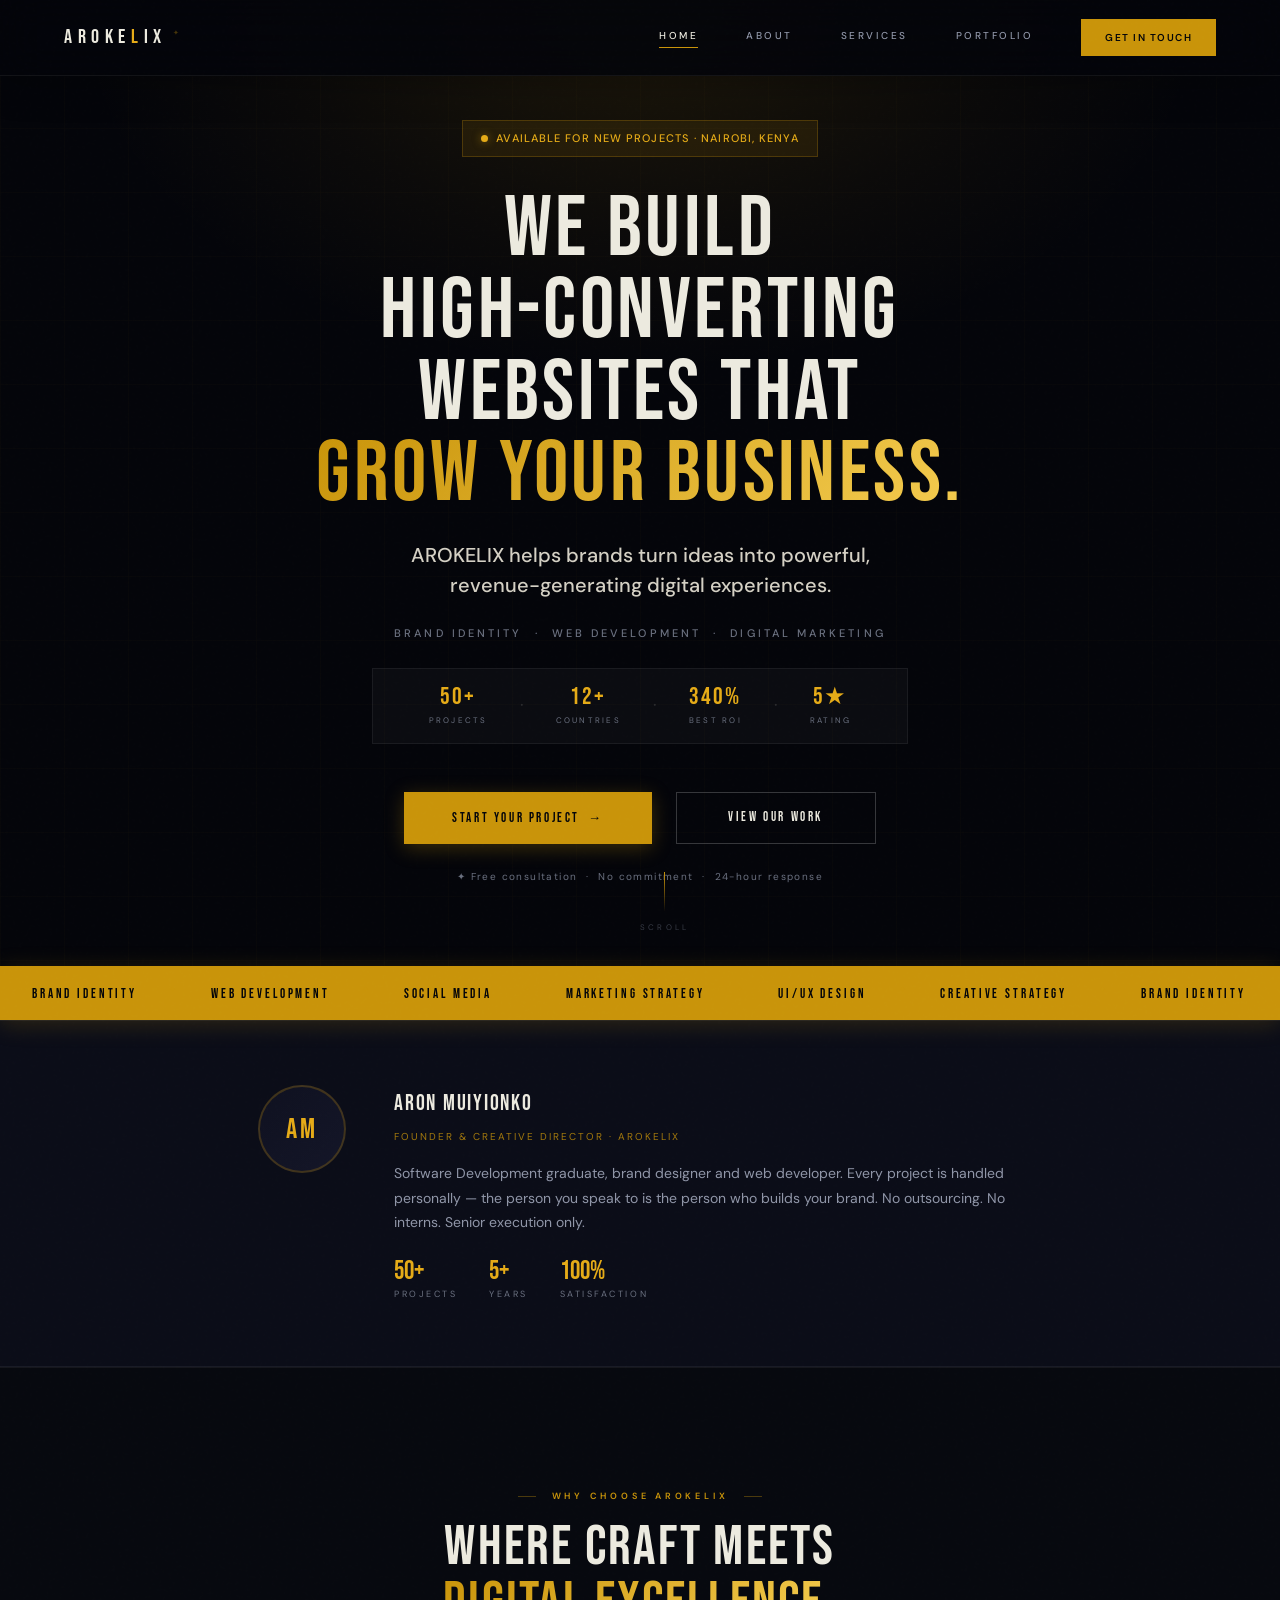
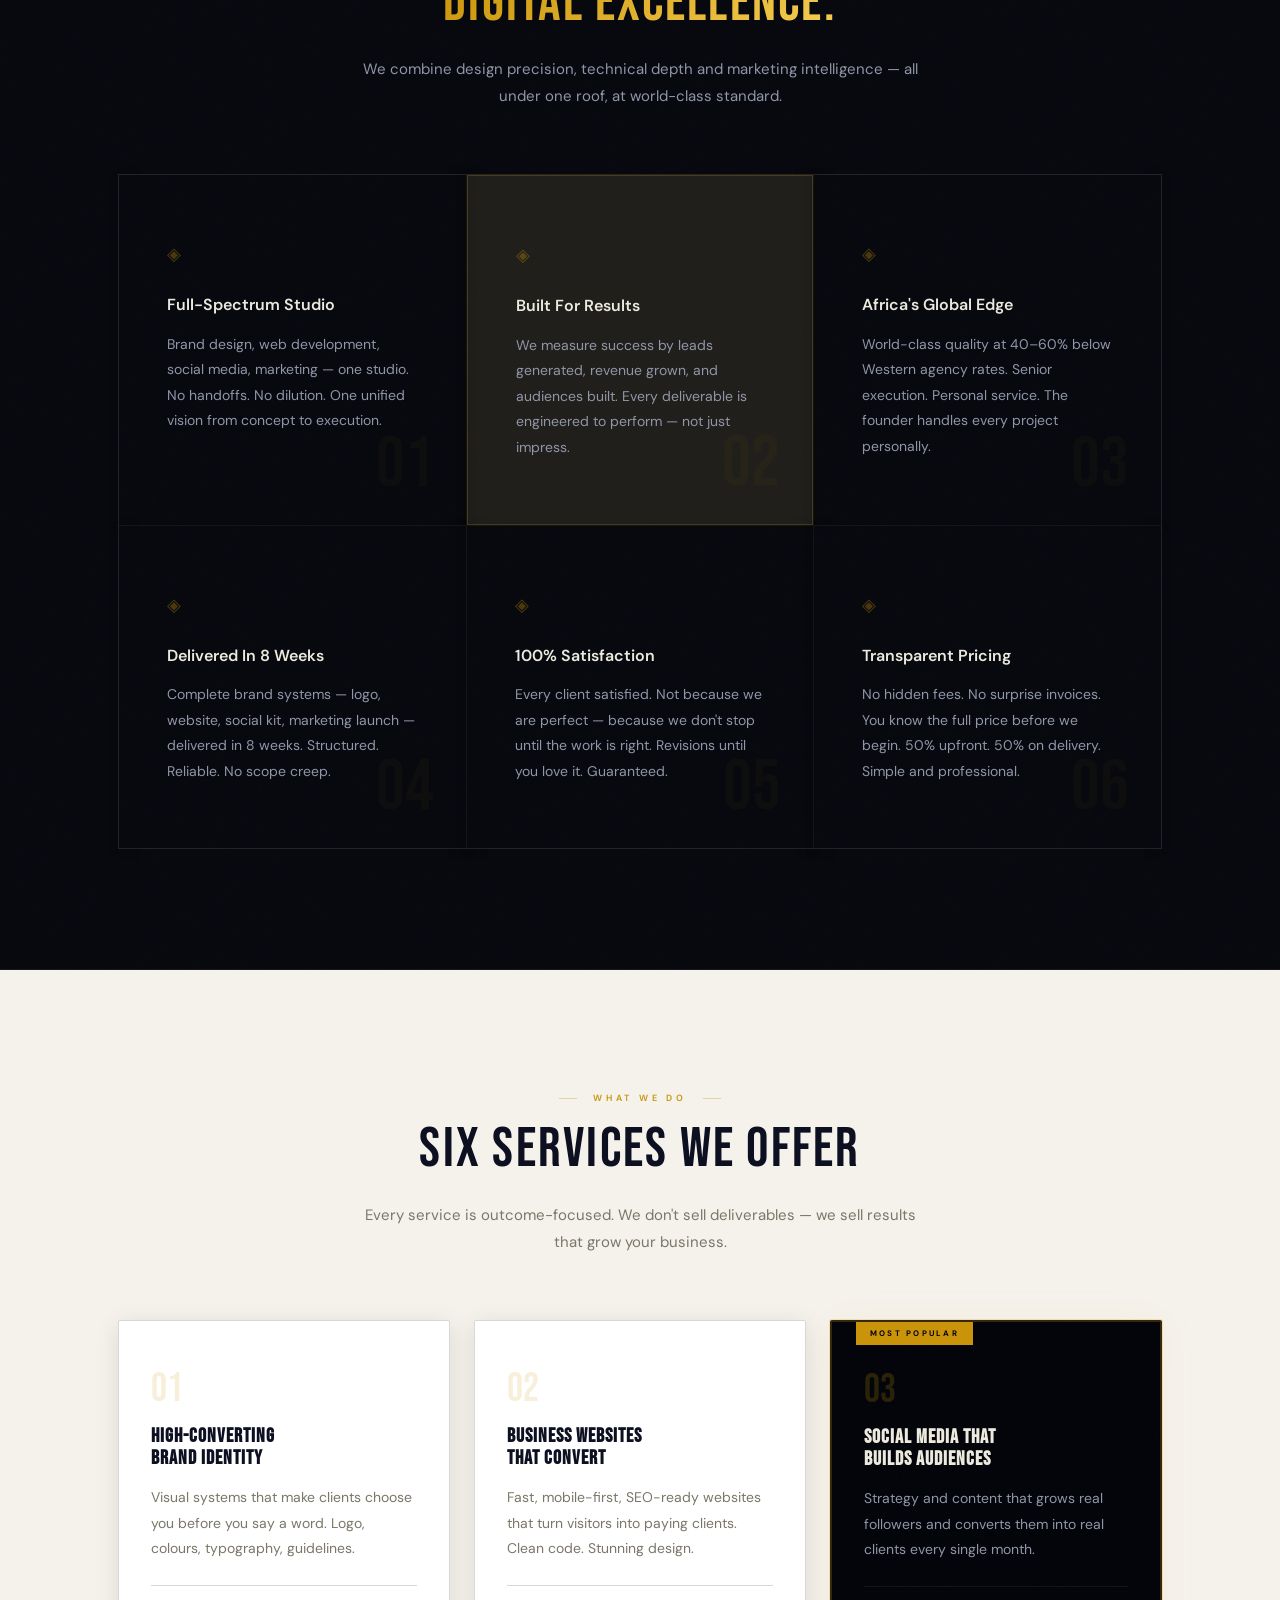
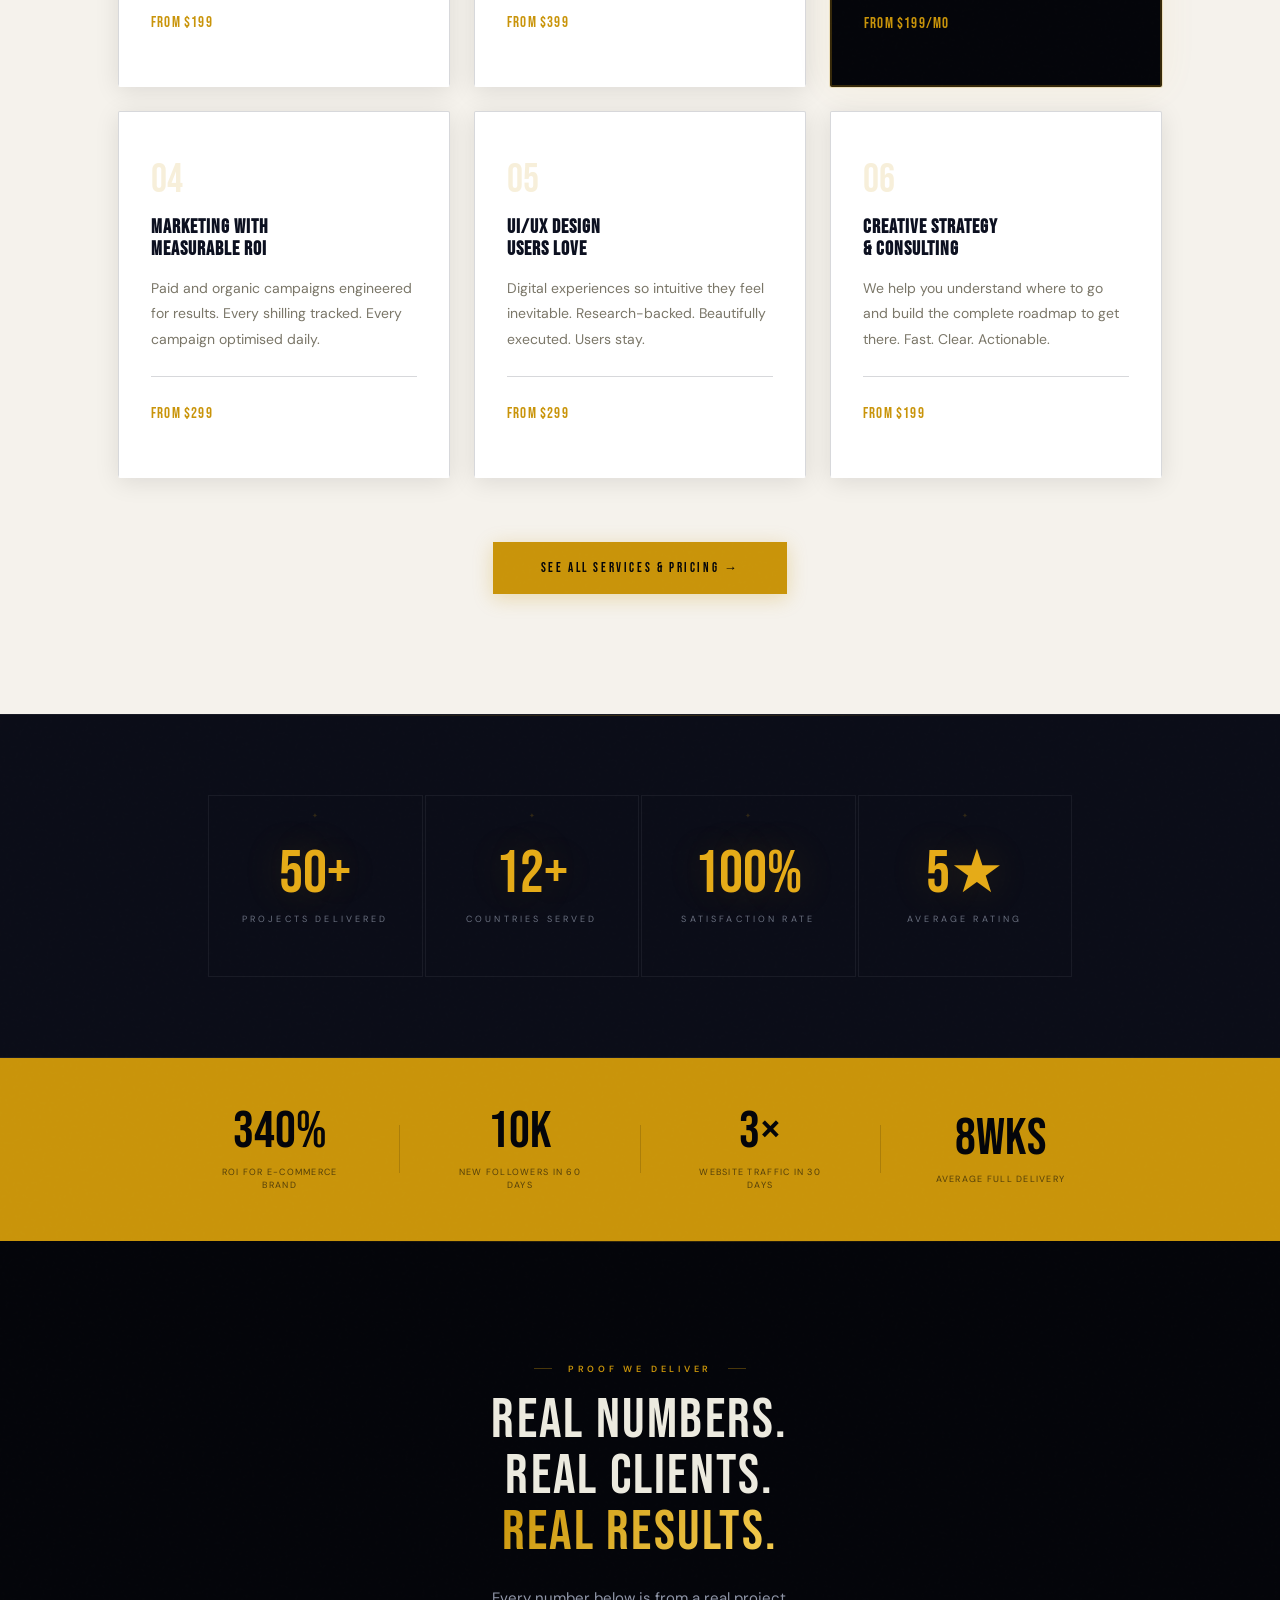
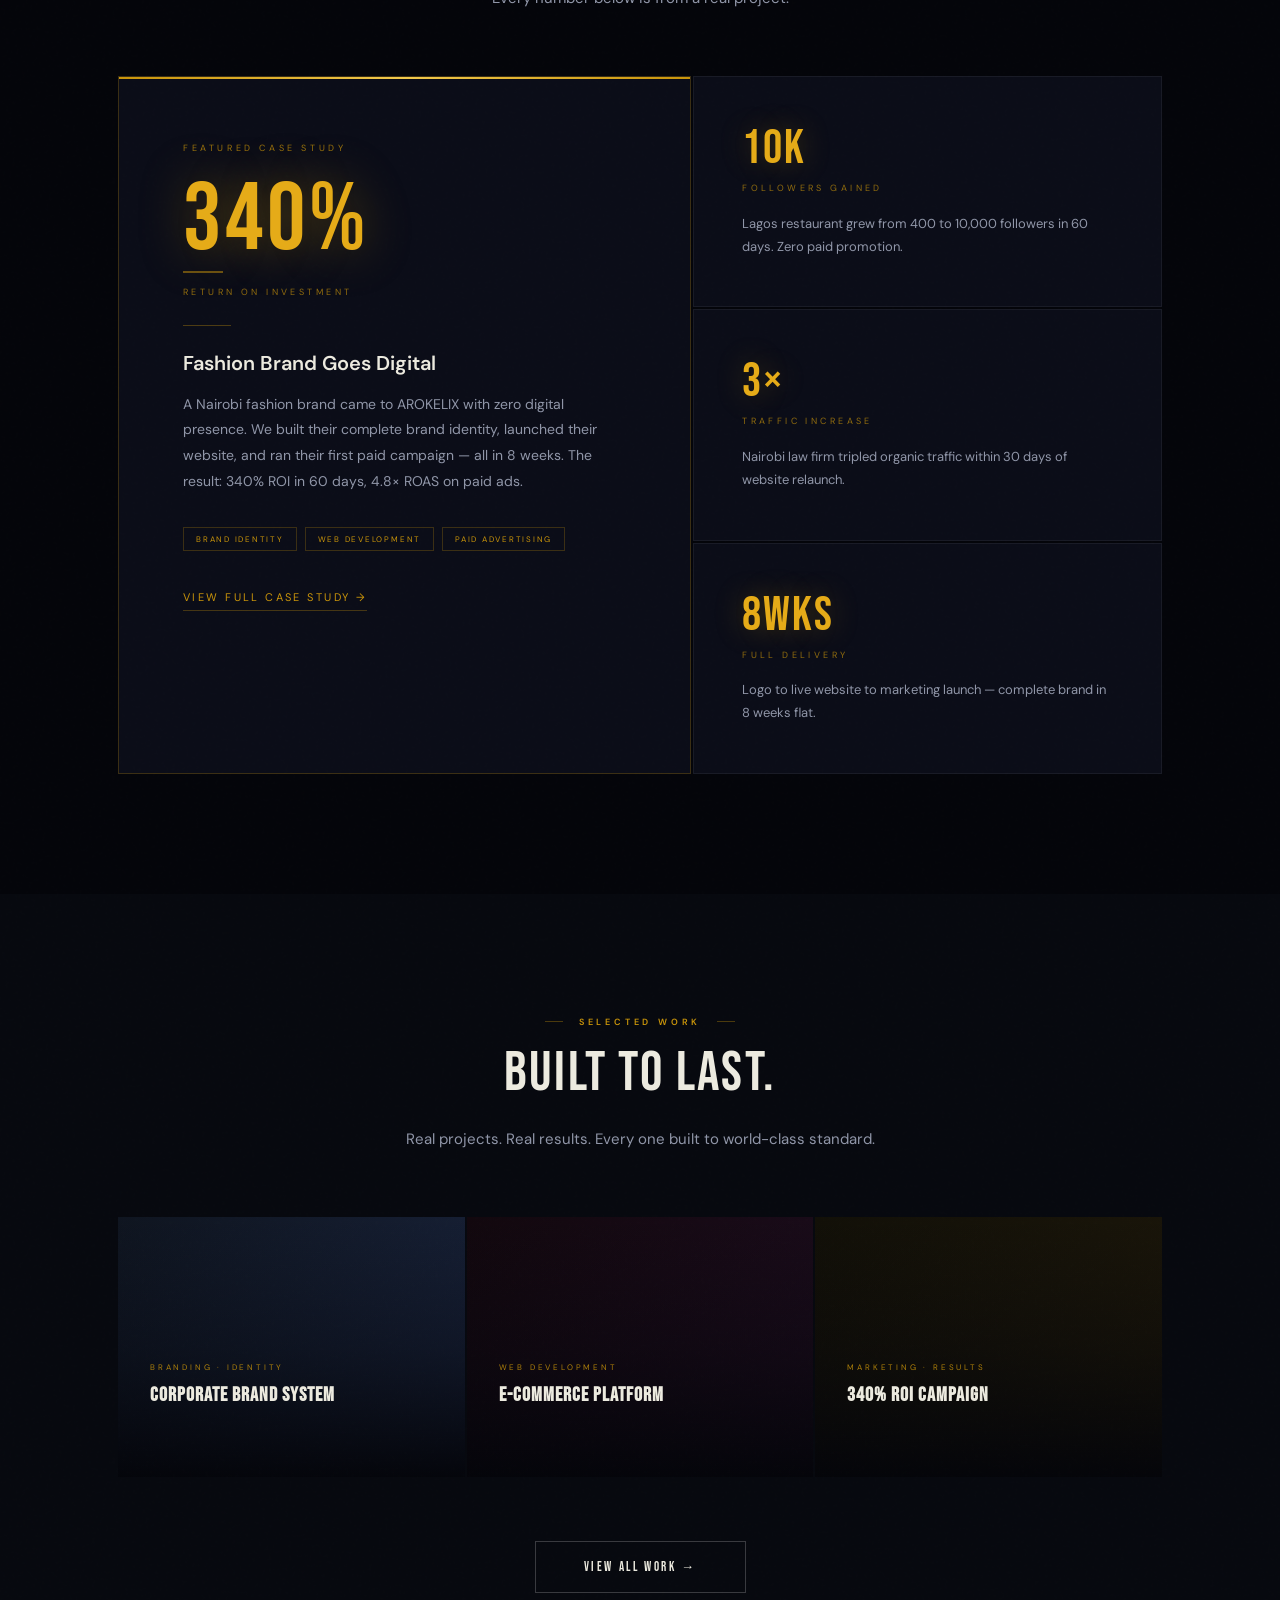
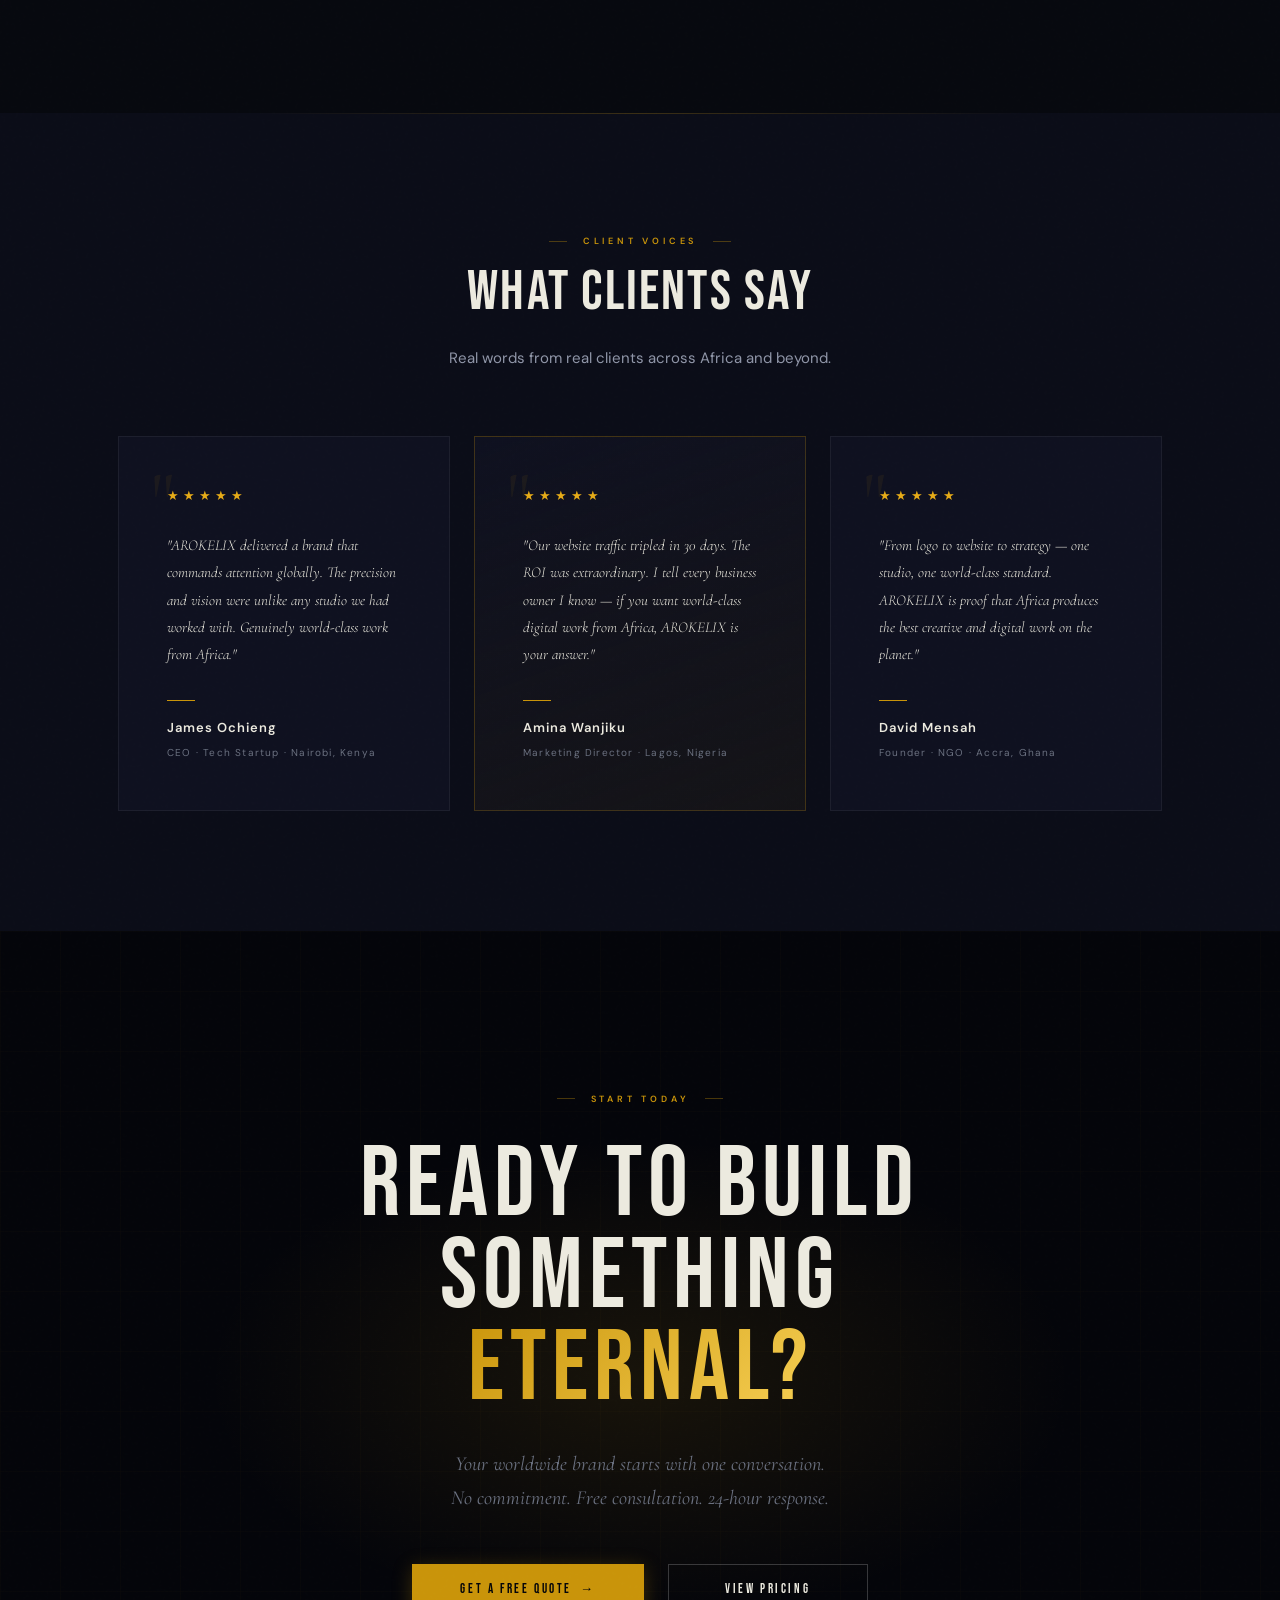
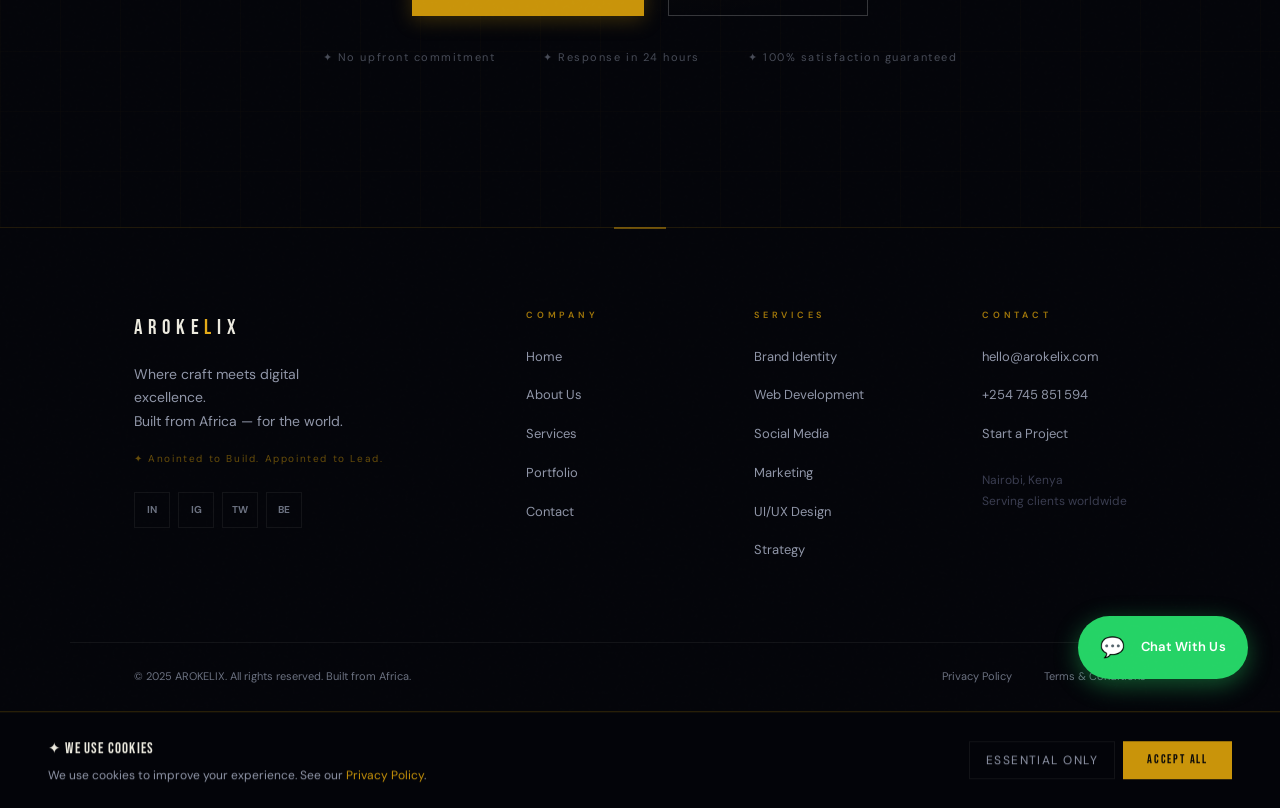
==== commit 10216a20: "premium touches" ====
--- a/index.html
+++ b/index.html
@@ -3,13 +3,13 @@
 <head>
     <meta charset="UTF-8">
     <meta name="viewport" content="width=device-width, initial-scale=1.0">
-    <title>AROKELIX — High-Performance Websites & Brand Design | Nairobi, Kenya</title>
-    <meta name="description" content="AROKELIX builds high-performance, conversion-focused websites and brand identities for serious businesses. Based in Nairobi. Serving the world.">
-    <meta name="keywords" content="web design Nairobi, brand design Kenya, high performance websites Africa, conversion focused web development Kenya, digital agency Nairobi">
+    <title>AROKELIX — High-Converting Websites & Brand Design | Nairobi, Kenya</title>
+    <meta name="description" content="AROKELIX builds high-converting websites and brand identities that grow businesses. Based in Nairobi, Kenya. Serving clients worldwide.">
+    <meta name="keywords" content="web design Nairobi, brand design Kenya, high converting websites Africa, digital agency Nairobi, AROKELIX">
     <meta name="author" content="Aron Muiyionko — AROKELIX">
     <meta name="robots" content="index, follow">
-    <meta property="og:title" content="AROKELIX — High-Performance Websites & Brand Design">
-    <meta property="og:description" content="We build high-performance, conversion-focused websites for modern brands. Built from Africa. Built for the world.">
+    <meta property="og:title" content="AROKELIX — High-Converting Websites & Brand Design">
+    <meta property="og:description" content="We build high-converting websites that grow your business. Built from Africa. Built for the world.">
     <meta property="og:url" content="https://arokelix.com">
     <meta property="og:type" content="website">
     <meta property="og:image" content="https://arokelix.com/images/og-image.jpg">
@@ -21,19 +21,7 @@
     <link rel="preconnect" href="https://fonts.googleapis.com" crossorigin>
     <link rel="preconnect" href="https://fonts.gstatic.com" crossorigin>
     <script type="application/ld+json">
-    {
-        "@context": "https://schema.org",
-        "@type": "ProfessionalService",
-        "name": "AROKELIX",
-        "description": "High-performance websites and brand design for serious businesses. Based in Nairobi, Kenya.",
-        "url": "https://arokelix.com",
-        "telephone": "+254745851594",
-        "email": "hello@arokelix.com",
-        "address": {"@type": "PostalAddress", "addressLocality": "Nairobi", "addressCountry": "KE"},
-        "areaServed": "Worldwide",
-        "priceRange": "$199 - $5000",
-        "aggregateRating": {"@type": "AggregateRating", "ratingValue": "5", "reviewCount": "50"}
-    }
+    {"@context":"https://schema.org","@type":"ProfessionalService","name":"AROKELIX","description":"High-converting websites and brand design for serious businesses.","url":"https://arokelix.com","telephone":"+254745851594","email":"hello@arokelix.com","address":{"@type":"PostalAddress","addressLocality":"Nairobi","addressCountry":"KE"},"areaServed":"Worldwide","priceRange":"$199 - $5000","aggregateRating":{"@type":"AggregateRating","ratingValue":"5","reviewCount":"50"}}
     </script>
     <link href="https://fonts.googleapis.com/css2?family=Bebas+Neue&family=Cormorant+Garamond:ital,wght@1,300&family=DM+Sans:wght@400;500;600&display=swap" rel="stylesheet">
     <link rel="stylesheet" href="css/style.css">
@@ -77,83 +65,76 @@
     </button>
 </nav>
 
+<!-- ══════════════ HERO ══════════════ -->
 <section class="hero" id="home">
-        <div class="hero-bg-img"></div>
-
-        <div class="hero-content">
-
-            <div class="hero-badge">
-                <span class="hero-badge-dot"></span>
-                Available for new projects — Nairobi, Kenya
-            </div>
-
-            <h1 class="hero-h1">
-                Premium Web Design<br>
-                That Drives Real<br>
-                <span class="gold-text">Business Growth.</span>
-            </h1>
-
-            <p class="hero-subhead">
-                We help startups and businesses turn ideas into powerful digital experiences.
-            </p>
-
-            <p class="hero-value">
-                Brand Identity · Web Development · Digital Marketing
-            </p>
-
-            <p class="hero-desc">
-                Serious brands deserve serious digital work. AROKELIX engineers
-                websites, brand systems and marketing campaigns that generate
-                real revenue — built from Nairobi, delivered worldwide.
-            </p>
-
-            <div class="hero-proof">
-                <div class="hero-proof-item">
-                    <span class="hero-proof-num">50+</span>
-                    <span class="hero-proof-lbl">Projects</span>
-                </div>
-                <span class="hero-proof-sep">·</span>
-                <div class="hero-proof-item">
-                    <span class="hero-proof-num">12+</span>
-                    <span class="hero-proof-lbl">Countries</span>
-                </div>
-                <span class="hero-proof-sep">·</span>
-                <div class="hero-proof-item">
-                    <span class="hero-proof-num">340%</span>
-                    <span class="hero-proof-lbl">Best ROI</span>
-                </div>
-                <span class="hero-proof-sep">·</span>
-                <div class="hero-proof-item">
-                    <span class="hero-proof-num">5★</span>
-                    <span class="hero-proof-lbl">Rating</span>
-                </div>
-            </div>
-
-            <div class="hero-actions">
-                <a href="contact.html" class="btn-gold">
-                    Start Your Project
-                    <span class="btn-arrow">→</span>
-                </a>
-                <a href="portfolio.html" class="btn-outline">
-                    View Our Work
-                </a>
-            </div>
-
-            <p class="hero-note">
-                Free consultation · No commitment · 24-hour response guaranteed
-            </p>
-
-        </div>
-
-        <div class="hero-scroll">
-            <span class="hero-scroll-line"></span>
-            <span class="hero-scroll-txt">Scroll</span>
-        </div>
-    </section>
-
-<!-- ════════════════════════════════════
-     MARQUEE
-════════════════════════════════════ -->
+    <div class="hero-bg-img"></div>
+    <div class="hero-content">
+
+        <div class="hero-badge">
+            <span class="hero-badge-dot"></span>
+            Available for new projects · Nairobi, Kenya
+        </div>
+
+        <h1 class="hero-h1">
+            We Build<br>
+            High-Converting<br>
+            Websites That<br>
+            <span class="gold-text">Grow Your Business.</span>
+        </h1>
+
+        <p class="hero-subhead">
+            AROKELIX helps brands turn ideas into powerful,<br>
+            revenue-generating digital experiences.
+        </p>
+
+        <p class="hero-value">
+            Brand Identity &nbsp;·&nbsp; Web Development &nbsp;·&nbsp; Digital Marketing
+        </p>
+
+        <div class="hero-proof">
+            <div class="hero-proof-item">
+                <span class="hero-proof-num">50+</span>
+                <span class="hero-proof-lbl">Projects</span>
+            </div>
+            <span class="hero-proof-sep">·</span>
+            <div class="hero-proof-item">
+                <span class="hero-proof-num">12+</span>
+                <span class="hero-proof-lbl">Countries</span>
+            </div>
+            <span class="hero-proof-sep">·</span>
+            <div class="hero-proof-item">
+                <span class="hero-proof-num">340%</span>
+                <span class="hero-proof-lbl">Best ROI</span>
+            </div>
+            <span class="hero-proof-sep">·</span>
+            <div class="hero-proof-item">
+                <span class="hero-proof-num">5★</span>
+                <span class="hero-proof-lbl">Rating</span>
+            </div>
+        </div>
+
+        <div class="hero-actions">
+            <a href="contact.html" class="btn-gold">
+                Start Your Project
+                <span class="btn-arrow">→</span>
+            </a>
+            <a href="portfolio.html" class="btn-outline">
+                View Our Work
+            </a>
+        </div>
+
+        <p class="hero-note">
+            ✦ Free consultation &nbsp;·&nbsp; No commitment &nbsp;·&nbsp; 24-hour response
+        </p>
+
+    </div>
+    <div class="hero-scroll">
+        <span class="hero-scroll-line"></span>
+        <span class="hero-scroll-txt">Scroll</span>
+    </div>
+</section>
+
+<!-- ══════════════ MARQUEE ══════════════ -->
 <div class="marquee-strip" aria-hidden="true">
     <div class="marquee-inner">
         <span>Brand Identity</span><span class="mdot">✦</span>
@@ -169,97 +150,88 @@
         <span>UI/UX Design</span><span class="mdot">✦</span>
         <span>Creative Strategy</span><span class="mdot">✦</span>
     </div>
-
-    <!-- ════ FOUNDER TRUST ════ -->
-    <section class="founder-trust">
-        <div class="container">
-            <div class="founder-trust-inner">
-                <div class="founder-avatar">AM</div>
-                <div class="founder-trust-text">
-                    <span class="founder-trust-name">Aron Muiyionko</span>
-                    <span class="founder-trust-role">Founder & Creative Director · AROKELIX</span>
-                    <p class="founder-trust-bio">Software Development graduate, brand designer and web developer. I handle every project personally — the person you speak to is the person who builds your brand. No outsourcing. No interns. Senior execution only.</p>
-                    <div class="founder-trust-stats">
-                        <div class="fts-item">
-                            <span class="fts-num">50+</span>
-                            <span class="fts-lbl">Projects</span>
-                        </div>
-                        <div class="fts-item">
-                            <span class="fts-num">5+</span>
-                            <span class="fts-lbl">Years Experience</span>
-                        </div>
-                        <div class="fts-item">
-                            <span class="fts-num">100%</span>
-                            <span class="fts-lbl">Satisfaction</span>
-                        </div>
+</div>
+
+<!-- ══════════════ FOUNDER TRUST ══════════════ -->
+<section class="founder-trust">
+    <div class="container">
+        <div class="founder-trust-inner">
+            <div class="founder-avatar">AM</div>
+            <div class="founder-trust-text">
+                <span class="founder-trust-name">Aron Muiyionko</span>
+                <span class="founder-trust-role">Founder &amp; Creative Director · AROKELIX</span>
+                <p class="founder-trust-bio">Software Development graduate, brand designer and web developer. Every project is handled personally — the person you speak to is the person who builds your brand. No outsourcing. No interns. Senior execution only.</p>
+                <div class="founder-trust-stats">
+                    <div class="fts-item">
+                        <span class="fts-num">50+</span>
+                        <span class="fts-lbl">Projects</span>
                     </div>
-                </div>
-            </div>
-        </div>
-    </section>
-</div>
-
-<!-- ════════════════════════════════════
-     WHY AROKELIX
-════════════════════════════════════ -->
+                    <div class="fts-item">
+                        <span class="fts-num">5+</span>
+                        <span class="fts-lbl">Years</span>
+                    </div>
+                    <div class="fts-item">
+                        <span class="fts-num">100%</span>
+                        <span class="fts-lbl">Satisfaction</span>
+                    </div>
+                </div>
+            </div>
+        </div>
+    </div>
+</section>
+
+<!-- ══════════════ WHY AROKELIX ══════════════ -->
 <section class="why-us" id="why">
     <div class="container">
-
-        <div class="section-header">
-            <p class="eyebrow">Why Choose AROKELIX</p>
-            <h2 class="section-h2 light">Where Craft Meets<br><span class="gold-text">Eternal.</span></h2>
-            <p class="section-p light">We are the rare studio that combines design precision, technical depth and marketing intelligence — all under one roof, at world-class standard.</p>
-        </div>
-
+        <div class="section-header center">
+            <p class="eyebrow center">Why Choose AROKELIX</p>
+            <h2 class="section-h2 light">Where Craft Meets<br><span class="gold-text">Digital Excellence.</span></h2>
+            <p class="section-p light center">We combine design precision, technical depth and marketing intelligence — all under one roof, at world-class standard.</p>
+        </div>
         <div class="why-grid">
             <div class="why-card" data-num="01">
-                <div class="why-icon-wrap">◈</div>
+                <div class="why-icon">◈</div>
                 <h3 class="why-h3">Full-Spectrum Studio</h3>
                 <p class="why-p">Brand design, web development, social media, marketing — one studio. No handoffs. No dilution. One unified vision from concept to execution.</p>
             </div>
             <div class="why-card why-card-featured" data-num="02">
-                <div class="why-icon-wrap">◈</div>
+                <div class="why-icon">◈</div>
                 <h3 class="why-h3">Built For Results</h3>
-                <p class="why-p">We don't measure success by aesthetics alone. We measure by leads generated, revenue grown, audiences built. Every deliverable is engineered to perform.</p>
+                <p class="why-p">We measure success by leads generated, revenue grown, and audiences built. Every deliverable is engineered to perform — not just impress.</p>
             </div>
             <div class="why-card" data-num="03">
-                <div class="why-icon-wrap">◈</div>
+                <div class="why-icon">◈</div>
                 <h3 class="why-h3">Africa's Global Edge</h3>
                 <p class="why-p">World-class quality at 40–60% below Western agency rates. Senior execution. Personal service. The founder handles every project personally.</p>
             </div>
             <div class="why-card" data-num="04">
-                <div class="why-icon-wrap">◈</div>
+                <div class="why-icon">◈</div>
                 <h3 class="why-h3">Delivered In 8 Weeks</h3>
                 <p class="why-p">Complete brand systems — logo, website, social kit, marketing launch — delivered in 8 weeks. Structured. Reliable. No scope creep.</p>
             </div>
             <div class="why-card" data-num="05">
-                <div class="why-icon-wrap">◈</div>
+                <div class="why-icon">◈</div>
                 <h3 class="why-h3">100% Satisfaction</h3>
                 <p class="why-p">Every client satisfied. Not because we are perfect — because we don't stop until the work is right. Revisions until you love it. Guaranteed.</p>
             </div>
             <div class="why-card" data-num="06">
-                <div class="why-icon-wrap">◈</div>
+                <div class="why-icon">◈</div>
                 <h3 class="why-h3">Transparent Pricing</h3>
                 <p class="why-p">No hidden fees. No surprise invoices. You know the full price before we begin. 50% upfront. 50% on delivery. Simple and professional.</p>
             </div>
         </div>
-
-    </div>
-</section>
-
-<!-- ════════════════════════════════════
-     SERVICES
-════════════════════════════════════ -->
-<section class="services" id="services">
-    <div class="container">
-
-        <div class="section-header">
-            <p class="eyebrow">What We Do</p>
-            <h2 class="section-h2">Six Ways We Grow<br>Your Business</h2>
-            <p class="section-p">Every service is outcome-focused. We don't sell deliverables — we sell results.</p>
-        </div>
-
-        <div class="services-grid">
+    </div>
+</section>
+
+<!-- ══════════════ SERVICES ══════════════ -->
+<section class="services-home" id="services">
+    <div class="container">
+        <div class="section-header center">
+            <p class="eyebrow center">What We Do</p>
+            <h2 class="section-h2">Six Services We Offer</h2>
+            <p class="section-p center">Every service is outcome-focused. We don't sell deliverables — we sell results that grow your business.</p>
+        </div>
+        <div class="svc-grid">
             <div class="svc-card">
                 <div class="svc-num">01</div>
                 <h3 class="svc-name">High-Converting<br>Brand Identity</h3>
@@ -316,41 +288,37 @@
                 </div>
             </div>
         </div>
-
         <div class="section-cta">
-            <a href="services.html" class="btn-primary-dark">See All Services &amp; Pricing →</a>
-        </div>
-
-    </div>
-</section>
-
-<!-- ════════════════════════════════════
-     STATS BAR
-════════════════════════════════════ -->
+            <a href="services.html" class="btn-gold">See All Services &amp; Pricing →</a>
+        </div>
+    </div>
+</section>
+
+<!-- ══════════════ STATS ══════════════ -->
 <section class="stats-bar">
-    <div class="stats-grid">
-        <div class="stat-item">
-            <div class="stat-num">50+</div>
-            <div class="stat-lbl">Projects Delivered</div>
-        </div>
-        <div class="stat-item">
-            <div class="stat-num">12+</div>
-            <div class="stat-lbl">Countries Served</div>
-        </div>
-        <div class="stat-item">
-            <div class="stat-num">100%</div>
-            <div class="stat-lbl">Satisfaction Rate</div>
-        </div>
-        <div class="stat-item">
-            <div class="stat-num">5★</div>
-            <div class="stat-lbl">Average Rating</div>
-        </div>
-    </div>
-</section>
-
-<!-- ════════════════════════════════════
-     RESULTS STRIP
-════════════════════════════════════ -->
+    <div class="container">
+        <div class="stats-grid">
+            <div class="stat-item">
+                <div class="stat-num">50+</div>
+                <div class="stat-lbl">Projects Delivered</div>
+            </div>
+            <div class="stat-item">
+                <div class="stat-num">12+</div>
+                <div class="stat-lbl">Countries Served</div>
+            </div>
+            <div class="stat-item">
+                <div class="stat-num">100%</div>
+                <div class="stat-lbl">Satisfaction Rate</div>
+            </div>
+            <div class="stat-item">
+                <div class="stat-num">5★</div>
+                <div class="stat-lbl">Average Rating</div>
+            </div>
+        </div>
+    </div>
+</section>
+
+<!-- ══════════════ RESULTS ══════════════ -->
 <div class="results-strip">
     <div class="results-inner">
         <div class="result-item">
@@ -375,69 +343,58 @@
     </div>
 </div>
 
-<!-- ════════════════════════════════════
-     PROOF / CASE STUDY
-════════════════════════════════════ -->
+<!-- ══════════════ PROOF ══════════════ -->
 <section class="proof" id="proof">
     <div class="container">
-
-        <div class="section-header">
-            <p class="eyebrow" style="color:var(--gold);">Proof We Deliver</p>
+        <div class="section-header center">
+            <p class="eyebrow center" style="color:var(--gold);">Proof We Deliver</p>
             <h2 class="section-h2 light">Real Numbers.<br>Real Clients.<br><span class="gold-text">Real Results.</span></h2>
-        </div>
-
+            <p class="section-p light center">Every number below is from a real project.</p>
+        </div>
         <div class="proof-layout">
-
             <div class="proof-main">
-                <div class="proof-tag">Featured Case Study</div>
+                <span class="proof-tag">Featured Case Study</span>
                 <div class="proof-big-num">340%</div>
-                <div class="proof-big-lbl">Return on Investment</div>
+                <span class="proof-big-lbl">Return on Investment</span>
                 <div class="proof-rule"></div>
                 <h3 class="proof-h3">Fashion Brand Goes Digital</h3>
-                <p class="proof-body">A Nairobi fashion brand came to AROKELIX with zero digital presence. We built their complete brand identity, launched their website, and ran their first paid campaign — all in 8 weeks. The result: 340% ROI in 60 days, 4.8× ROAS on paid ads, and a brand that now commands premium pricing.</p>
+                <p class="proof-body">A Nairobi fashion brand came to AROKELIX with zero digital presence. We built their complete brand identity, launched their website, and ran their first paid campaign — all in 8 weeks. The result: 340% ROI in 60 days, 4.8× ROAS on paid ads.</p>
                 <div class="proof-chips">
                     <span>Brand Identity</span>
                     <span>Web Development</span>
                     <span>Paid Advertising</span>
-                    <span>Social Media</span>
                 </div>
                 <a href="portfolio.html" class="proof-cta-link">View Full Case Study →</a>
             </div>
-
             <div class="proof-side">
                 <div class="proof-mini">
-                    <div class="pm-num">10K</div>
-                    <div class="pm-lbl">Followers Gained</div>
+                    <span class="pm-num">10K</span>
+                    <span class="pm-lbl">Followers Gained</span>
                     <p class="pm-desc">Lagos restaurant grew from 400 to 10,000 followers in 60 days. Zero paid promotion.</p>
                 </div>
                 <div class="proof-mini">
-                    <div class="pm-num">3×</div>
-                    <div class="pm-lbl">Traffic Increase</div>
+                    <span class="pm-num">3×</span>
+                    <span class="pm-lbl">Traffic Increase</span>
                     <p class="pm-desc">Nairobi law firm tripled organic traffic within 30 days of website relaunch.</p>
                 </div>
                 <div class="proof-mini">
-                    <div class="pm-num">8wks</div>
-                    <div class="pm-lbl">Full Delivery</div>
-                    <p class="pm-desc">Logo to live website to marketing launch — complete brand system in 8 weeks.</p>
-                </div>
-            </div>
-
-        </div>
-    </div>
-</section>
-
-<!-- ════════════════════════════════════
-     PORTFOLIO TEASER
-════════════════════════════════════ -->
+                    <span class="pm-num">8wks</span>
+                    <span class="pm-lbl">Full Delivery</span>
+                    <p class="pm-desc">Logo to live website to marketing launch — complete brand in 8 weeks flat.</p>
+                </div>
+            </div>
+        </div>
+    </div>
+</section>
+
+<!-- ══════════════ PORTFOLIO TEASER ══════════════ -->
 <section class="portfolio-teaser" id="work">
     <div class="container">
-
-        <div class="section-header">
-            <p class="eyebrow" style="color:var(--gold);">Selected Work</p>
+        <div class="section-header center">
+            <p class="eyebrow center" style="color:var(--gold);">Selected Work</p>
             <h2 class="section-h2 light">Built To Last.</h2>
-            <p class="section-p light">Real projects. Real results. Every one built to world-class standard.</p>
-        </div>
-
+            <p class="section-p light center">Real projects. Real results. Every one built to world-class standard.</p>
+        </div>
         <div class="pt-grid">
             <div class="pt-card pt-c1">
                 <div class="pt-overlay"></div>
@@ -464,59 +421,50 @@
                 </div>
             </div>
         </div>
-
         <div class="section-cta">
-            <a href="portfolio.html" class="btn-outline-dark">View All Work →</a>
-        </div>
-
-    </div>
-</section>
-
-<!-- ════════════════════════════════════
-     TESTIMONIALS
-════════════════════════════════════ -->
+            <a href="portfolio.html" class="btn-outline">View All Work →</a>
+        </div>
+    </div>
+</section>
+
+<!-- ══════════════ TESTIMONIALS ══════════════ -->
 <section class="testimonials" id="testimonials">
     <div class="container">
-
-        <div class="section-header">
-            <p class="eyebrow">Client Voices</p>
+        <div class="section-header center">
+            <p class="eyebrow center">Client Voices</p>
             <h2 class="section-h2 light">What Clients Say</h2>
-            <p class="section-p light">Real words from real clients across Africa and beyond.</p>
-        </div>
-
+            <p class="section-p light center">Real words from real clients across Africa and beyond.</p>
+        </div>
         <div class="testi-grid">
             <div class="testi-card">
-                <div class="testi-stars">★★★★★</div>
+                <span class="testi-stars">★★★★★</span>
                 <blockquote class="testi-quote">"AROKELIX delivered a brand that commands attention globally. The precision and vision were unlike any studio we had worked with. Genuinely world-class work from Africa."</blockquote>
                 <div class="testi-rule"></div>
-                <div class="testi-author">James Ochieng</div>
-                <div class="testi-role">CEO · Tech Startup · Nairobi, Kenya</div>
+                <span class="testi-author">James Ochieng</span>
+                <span class="testi-role">CEO · Tech Startup · Nairobi, Kenya</span>
             </div>
             <div class="testi-card testi-card-featured">
-                <div class="testi-stars">★★★★★</div>
+                <span class="testi-stars">★★★★★</span>
                 <blockquote class="testi-quote">"Our website traffic tripled in 30 days. The ROI was extraordinary. I tell every business owner I know — if you want world-class digital work from Africa, AROKELIX is your answer."</blockquote>
                 <div class="testi-rule"></div>
-                <div class="testi-author">Amina Wanjiku</div>
-                <div class="testi-role">Marketing Director · Lagos, Nigeria</div>
+                <span class="testi-author">Amina Wanjiku</span>
+                <span class="testi-role">Marketing Director · Lagos, Nigeria</span>
             </div>
             <div class="testi-card">
-                <div class="testi-stars">★★★★★</div>
-                <blockquote class="testi-quote">"From logo to website to strategy — one studio, one standard. World class. I would not go anywhere else. AROKELIX is proof that Africa produces the best creative work."</blockquote>
+                <span class="testi-stars">★★★★★</span>
+                <blockquote class="testi-quote">"From logo to website to strategy — one studio, one world-class standard. AROKELIX is proof that Africa produces the best creative and digital work on the planet."</blockquote>
                 <div class="testi-rule"></div>
-                <div class="testi-author">David Mensah</div>
-                <div class="testi-role">Founder · NGO · Accra, Ghana</div>
-            </div>
-        </div>
-
-    </div>
-</section>
-
-<!-- ════════════════════════════════════
-     FINAL CTA
-════════════════════════════════════ -->
+                <span class="testi-author">David Mensah</span>
+                <span class="testi-role">Founder · NGO · Accra, Ghana</span>
+            </div>
+        </div>
+    </div>
+</section>
+
+<!-- ══════════════ FINAL CTA ══════════════ -->
 <section class="final-cta">
     <div class="final-cta-inner">
-        <p class="eyebrow" style="justify-content:center;color:var(--gold);">Start Today</p>
+        <p class="eyebrow center" style="justify-content:center;color:var(--gold);">Start Today</p>
         <h2 class="final-cta-h2">
             Ready To Build<br>
             Something <span class="gold-text">Eternal?</span>
@@ -526,8 +474,11 @@
             No commitment. Free consultation. 24-hour response.
         </p>
         <div class="final-cta-btns">
-            <a href="contact.html" class="btn-primary-hero">Get a Free Quote →</a>
-            <a href="services.html" class="btn-outline-hero">View Pricing</a>
+            <a href="contact.html" class="btn-gold">
+                Get a Free Quote
+                <span class="btn-arrow">→</span>
+            </a>
+            <a href="services.html" class="btn-outline">View Pricing</a>
         </div>
         <div class="final-cta-trust">
             <span>✦ No upfront commitment</span>
@@ -537,19 +488,17 @@
     </div>
 </section>
 
-<!-- ════════════════════════════════════
-     FOOTER
-════════════════════════════════════ -->
+<!-- ══════════════ FOOTER ══════════════ -->
 <footer>
     <div class="footer-top">
         <div class="footer-brand">
             <div class="footer-logo">AROKE<span class="gold">L</span>IX</div>
-            <p class="footer-tagline">Where craft meets eternal.<br>Built from Africa — for the world.</p>
+            <p class="footer-tagline">Where craft meets digital excellence.<br>Built from Africa — for the world.</p>
             <p class="footer-verse">✦ Anointed to Build. Appointed to Lead.</p>
             <div class="footer-socials">
                 <a href="#" aria-label="LinkedIn">in</a>
                 <a href="#" aria-label="Instagram">ig</a>
-                <a href="#" aria-label="Twitter / X">tw</a>
+                <a href="#" aria-label="Twitter">tw</a>
                 <a href="#" aria-label="Behance">be</a>
             </div>
         </div>
@@ -590,7 +539,6 @@
     </div>
 </footer>
 
-<!-- WHATSAPP -->
 <a href="https://wa.me/254745851594?text=Hi%20AROKELIX!%20I%20would%20like%20to%20discuss%20a%20project."
     class="wa-btn" target="_blank" rel="noopener" aria-label="Chat on WhatsApp">
     <span class="wa-emoji">💬</span>
--- a/css/style.css
+++ b/css/style.css
@@ -1132,4 +1132,555 @@
     .page-title { font-size: clamp(28px, 9vw, 48px); }
     .pricing-grid { gap: var(--s2); }
     .footer-top { gap: var(--s4); }
+}
+
+/* ══════════════════════════════════════
+   COMPLETE FIXES — All Issues Resolved
+══════════════════════════════════════ */
+
+/* ── FOUNDER TRUST — Fixed overflow ── */
+.founder-trust {
+    background: var(--dark2);
+    padding: var(--s6) 0;
+    border-top: 1px solid var(--bd);
+    border-bottom: 1px solid var(--bd);
+    overflow: hidden;
+}
+.founder-trust-inner {
+    display: flex;
+    align-items: flex-start;
+    gap: var(--s5);
+    max-width: 860px;
+    margin: 0 auto;
+    padding: 0 var(--s5);
+}
+.founder-avatar {
+    width: 88px; height: 88px;
+    border-radius: 50%;
+    border: 2px solid var(--bdg);
+    background: linear-gradient(135deg, var(--dark3), var(--dark4));
+    display: flex; align-items: center; justify-content: center;
+    flex-shrink: 0;
+    font-family: var(--fh); font-size: 28px;
+    color: var(--gold2); letter-spacing: 0.1em;
+}
+.founder-trust-text {
+    flex: 1;
+    min-width: 0; /* prevents overflow */
+}
+.founder-trust-name {
+    font-family: var(--fh); font-size: 22px;
+    letter-spacing: 0.08em; color: var(--ivory);
+    margin-bottom: 4px; display: block;
+}
+.founder-trust-role {
+    font-size: 10px; letter-spacing: 0.2em;
+    text-transform: uppercase; color: var(--gold);
+    opacity: 0.8; margin-bottom: var(--s2); display: block;
+}
+.founder-trust-bio {
+    font-size: 14px; color: var(--gray1);
+    line-height: 1.75; max-width: 620px;
+    /* hard cap so it never bleeds off screen */
+    word-wrap: break-word;
+    overflow-wrap: break-word;
+}
+.founder-trust-stats {
+    display: flex; gap: var(--s4); margin-top: var(--s3);
+    flex-wrap: wrap;
+}
+.fts-item { text-align: left; }
+.fts-num {
+    font-family: var(--fh); font-size: 26px;
+    color: var(--gold2); line-height: 1;
+    margin-bottom: 2px; display: block;
+}
+.fts-lbl {
+    font-size: 9px; letter-spacing: 0.28em;
+    text-transform: uppercase; color: var(--gray2); display: block;
+}
+
+/* ── SERVICES HOME — NEW CLASS ── */
+.services-home {
+    background: var(--light);
+    padding: var(--s9) 0;
+}
+.services-home .section-h2 { color: var(--text); }
+.services-home .section-p { color: var(--text3); }
+.services-home .eyebrow { color: var(--gold); }
+.services-home .svc-grid { margin-top: var(--s6); }
+
+/* ── STATS BAR — Container fix ── */
+.stats-bar {
+    background: var(--dark2);
+    padding: var(--s7) 0;
+    border-top: 1px solid var(--bd);
+    border-bottom: 1px solid var(--bd);
+}
+.stats-bar .container { max-width: 960px; }
+
+/* ── SECTION HEADER TEXT — Never overflow ── */
+.section-header { overflow: hidden; }
+.section-h2 {
+    word-wrap: break-word;
+    overflow-wrap: break-word;
+    hyphens: auto;
+}
+.page-title {
+    word-wrap: break-word;
+    overflow-wrap: break-word;
+    hyphens: auto;
+}
+
+/* ── SERVICES PAGE — How We Work ── */
+.how-we-work {
+    background: var(--dark);
+    padding: var(--s8) 0;
+}
+.how-we-work .section-h2 { color: var(--ivory); }
+.how-we-work .process-steps { margin-top: var(--s6); }
+
+/* ── SERVICES PAGE — Process section ── */
+.process {
+    background: var(--dark);
+    padding: var(--s8) 0;
+}
+.process .section-header { margin-bottom: var(--s4); }
+.process-steps {
+    display: grid;
+    grid-template-columns: repeat(5, 1fr);
+    gap: var(--s2);
+    margin-top: var(--s5);
+}
+.process-step {
+    background: var(--dark2);
+    border: 1px solid var(--bd);
+    padding: var(--s5) var(--s3);
+    text-align: center;
+    transition: all 0.4s var(--ease);
+}
+.process-step:hover {
+    background: rgba(201,148,10,0.04);
+    border-color: var(--bdg);
+    transform: translateY(-3px);
+}
+.ps-num {
+    font-family: var(--fh); font-size: 40px;
+    color: rgba(201,148,10,0.18); line-height: 1;
+    margin-bottom: var(--s2); display: block;
+    transition: color 0.3s;
+}
+.process-step:hover .ps-num { color: rgba(201,148,10,0.5); }
+.ps-title {
+    font-family: var(--fh); font-size: 17px;
+    letter-spacing: 0.08em; color: var(--ivory);
+    margin-bottom: var(--s1); display: block;
+}
+.ps-desc { font-size: 12px; color: var(--gray1); line-height: 1.7; }
+
+/* ── PRICING — Clear readable ── */
+.pricing {
+    background: var(--light);
+    padding: var(--s8) 0;
+}
+.pricing .section-h2 { color: var(--text); }
+.pricing .section-p { color: var(--text3); }
+
+/* ── PROOF SECTION ── */
+.proof { padding: var(--s9) 0; }
+.proof-layout { margin-top: var(--s6); }
+
+/* ── PORTFOLIO TEASER ── */
+.portfolio-teaser { padding: var(--s9) 0; }
+.pt-grid { margin-top: var(--s6); }
+
+/* ── TESTIMONIALS ── */
+.testimonials { padding: var(--s9) 0; }
+.testi-grid { margin-top: var(--s6); }
+
+/* ══════════════════════════════════════
+   WHATSAPP — On every page
+══════════════════════════════════════ */
+.wa-btn {
+    position: fixed;
+    bottom: var(--s4);
+    right: var(--s4);
+    z-index: 1002;
+    display: inline-flex;
+    align-items: center;
+    gap: var(--s2);
+    background: #25D366;
+    border-radius: 50px;
+    padding: 14px 22px;
+    box-shadow: 0 6px 24px rgba(37,211,102,0.4);
+    transition: all 0.35s var(--ease);
+    animation: waPulse 2.5s ease-in-out infinite;
+    white-space: nowrap;
+    text-decoration: none;
+}
+@keyframes waPulse {
+    0%, 100% { box-shadow: 0 6px 24px rgba(37,211,102,0.4); }
+    50% { box-shadow: 0 6px 40px rgba(37,211,102,0.65), 0 0 0 8px rgba(37,211,102,0.08); }
+}
+.wa-btn:hover {
+    transform: translateY(-4px);
+    box-shadow: 0 12px 36px rgba(37,211,102,0.55);
+}
+.wa-emoji { font-size: 20px; flex-shrink: 0; }
+.wa-text {
+    font-family: var(--fb); font-size: 13px;
+    font-weight: 600; color: white; letter-spacing: 0.02em;
+}
+
+/* ══════════════════════════════════════
+   WORLD CLASS PREMIUM TOUCHES
+══════════════════════════════════════ */
+
+/* ── Grain texture — cinematic depth ── */
+body::after {
+    content: '';
+    position: fixed; inset: 0;
+    pointer-events: none; z-index: 99997;
+    background-image: url("data:image/svg+xml,%3Csvg viewBox='0 0 512 512' xmlns='http://www.w3.org/2000/svg'%3E%3Cfilter id='n'%3E%3CfeTurbulence type='fractalNoise' baseFrequency='0.75' numOctaves='4' stitchTiles='stitch'/%3E%3C/filter%3E%3Crect width='100%25' height='100%25' filter='url(%23n)' opacity='0.04'/%3E%3C/svg%3E");
+    opacity: 0.18;
+    mix-blend-mode: overlay;
+}
+
+/* ── Section glow tops ── */
+.stats-bar,
+.testimonials,
+.proof,
+.why-us {
+    position: relative;
+}
+.stats-bar::before,
+.testimonials::before,
+.proof::before {
+    content: '';
+    position: absolute; top: 0; left: 50%;
+    transform: translateX(-50%);
+    width: 60%; height: 1px;
+    background: linear-gradient(to right, transparent, rgba(201,148,10,0.25), transparent);
+    pointer-events: none;
+}
+
+/* ── Hero sacred line pulse ── */
+.hero-scroll-line {
+    animation: scrollPulse 2s ease-in-out infinite;
+}
+@keyframes scrollPulse {
+    0%, 100% { opacity: 0.3; height: 36px; }
+    50% { opacity: 0.7; height: 44px; }
+}
+
+/* ── Button shine effect ── */
+.btn-gold::before {
+    content: '';
+    position: absolute; top: 0; left: -100%;
+    width: 60%; height: 100%;
+    background: linear-gradient(to right, transparent, rgba(255,255,255,0.2), transparent);
+    transition: left 0.5s ease;
+}
+.btn-gold:hover::before { left: 150%; }
+
+/* ── Gold scrollbar ── */
+::-webkit-scrollbar { width: 3px; }
+::-webkit-scrollbar-track { background: var(--black); }
+::-webkit-scrollbar-thumb {
+    background: linear-gradient(to bottom, var(--gold), var(--gold2));
+    border-radius: 2px;
+}
+
+/* ── Gold text selection ── */
+::selection { background: var(--gold); color: var(--black); }
+
+/* ── Nav logo sacred mark ── */
+.nav-logo::after {
+    content: ' ✦';
+    font-size: 7px; color: var(--gold);
+    opacity: 0.35; vertical-align: super;
+    transition: opacity 0.3s;
+}
+.nav-logo:hover::after { opacity: 1; }
+
+/* ── Stat number glow pulse ── */
+.stat-num {
+    animation: numGlow 4s ease-in-out infinite;
+}
+@keyframes numGlow {
+    0%, 100% { text-shadow: 0 0 30px rgba(201,148,10,0.15); }
+    50% { text-shadow: 0 0 50px rgba(201,148,10,0.4); }
+}
+
+/* ── Footer verse breathe ── */
+.footer-verse {
+    animation: verseFade 4s ease-in-out infinite;
+}
+@keyframes verseFade {
+    0%, 100% { opacity: 0.45; }
+    50% { opacity: 0.75; }
+}
+
+/* ── Why card lift ── */
+.why-card {
+    box-shadow: 0 2px 12px rgba(0,0,0,0.1);
+}
+.why-card:hover {
+    box-shadow: 0 24px 60px rgba(0,0,0,0.4);
+}
+
+/* ── Proof card breath ── */
+.proof-main {
+    animation: proofBreath 6s ease-in-out infinite;
+}
+@keyframes proofBreath {
+    0%, 100% { box-shadow: 0 0 0 1px rgba(201,148,10,0.22), 0 0 40px rgba(201,148,10,0.06); }
+    50% { box-shadow: 0 0 0 1px rgba(201,148,10,0.4), 0 0 60px rgba(201,148,10,0.13); }
+}
+
+/* ── Marquee pause hover ── */
+.marquee-strip:hover .marquee-inner {
+    animation-play-state: paused;
+}
+
+/* ── Service card featured glow ── */
+.svc-card-featured {
+    box-shadow: 0 0 0 1px rgba(201,148,10,0.2), 0 0 40px rgba(201,148,10,0.06);
+}
+.svc-card-featured:hover {
+    box-shadow: 0 0 0 1px rgba(201,148,10,0.4), 0 24px 60px rgba(0,0,0,0.4);
+}
+
+/* ── Focus visible gold ring ── */
+*:focus-visible {
+    outline: 2px solid var(--gold2);
+    outline-offset: 4px;
+    box-shadow: 0 0 0 4px rgba(201,148,10,0.15);
+}
+
+/* ══════════════════════════════════════
+   MOBILE FIXES — Premium experience
+══════════════════════════════════════ */
+@media (max-width: 768px) {
+
+    /* Founder trust — stacked cleanly */
+    .founder-trust-inner {
+        flex-direction: column;
+        align-items: center;
+        text-align: center;
+        gap: var(--s3);
+        padding: 0 var(--s3);
+    }
+    .founder-trust-bio {
+        font-size: 14px;
+        max-width: 100%;
+    }
+    .founder-trust-stats { justify-content: center; }
+    .fts-item { text-align: center; }
+
+    /* Why grid */
+    .why-grid { grid-template-columns: 1fr; }
+    .why-card { padding: var(--s5) var(--s4); }
+
+    /* Services home */
+    .services-home { padding: var(--s7) var(--s3); }
+    .svc-grid { grid-template-columns: 1fr; gap: var(--s2); }
+    .svc-card { padding: var(--s5) var(--s4); }
+    .svc-link { opacity: 1; }
+
+    /* Stats */
+    .stats-bar { padding: var(--s6) var(--s3); }
+    .stats-bar .container { padding: 0 var(--s3); }
+    .stats-grid { grid-template-columns: 1fr 1fr; }
+    .stat-item { padding: var(--s4) var(--s2); }
+
+    /* Results strip */
+    .results-strip { padding: var(--s5) var(--s3); }
+    .result-item { padding: 0 var(--s2); min-width: 110px; }
+    .result-div { display: none; }
+
+    /* Proof */
+    .proof { padding: var(--s7) var(--s3); }
+    .proof-layout { grid-template-columns: 1fr; }
+    .proof-main { padding: var(--s5) var(--s4); }
+    .proof-side { flex-direction: column; }
+
+    /* Portfolio teaser */
+    .portfolio-teaser { padding: var(--s7) var(--s3); }
+    .pt-grid { grid-template-columns: 1fr; }
+    .pt-card { aspect-ratio: 3/2; }
+    .pt-btn { opacity: 1; transform: translateY(0); }
+
+    /* Testimonials */
+    .testimonials { padding: var(--s7) var(--s3); }
+    .testi-grid { grid-template-columns: 1fr; gap: var(--s2); }
+    .testi-card { padding: var(--s5) var(--s4); }
+
+    /* Final CTA */
+    .final-cta { padding: var(--s8) var(--s3); }
+    .final-cta-h2 { font-size: clamp(38px, 11vw, 64px); }
+    .final-cta-btns { flex-direction: column; align-items: center; gap: var(--s2); }
+    .final-cta-btns .btn-gold,
+    .final-cta-btns .btn-outline { width: 100%; max-width: 300px; }
+    .final-cta-trust { flex-direction: column; align-items: center; gap: var(--s1); }
+    .final-cta-trust span { font-size: 10px; }
+
+    /* Process */
+    .process-steps { grid-template-columns: 1fr 1fr; gap: var(--s2); }
+    .process { padding: var(--s6) var(--s3); }
+
+    /* Pricing */
+    .pricing-grid { grid-template-columns: 1fr; gap: var(--s2); }
+    .pricing { padding: var(--s6) var(--s3); }
+
+    /* Why us */
+    .why-us { padding: var(--s7) var(--s3); }
+
+    /* WhatsApp mobile */
+    .wa-btn { padding: 12px 16px; bottom: var(--s3); right: var(--s3); }
+    .wa-text { font-size: 12px; }
+    .back-to-top { bottom: 84px; right: var(--s3); }
+
+    /* Footer */
+    .footer-top { grid-template-columns: 1fr; gap: var(--s5); padding: var(--s6) var(--s3); }
+    .footer-bottom { flex-direction: column; gap: var(--s2); text-align: center; padding: var(--s3); }
+    .footer-legal { justify-content: center; }
+}
+
+@media (max-width: 480px) {
+
+    /* Hero */
+    .hero { padding: var(--s7) var(--s2) var(--s5); }
+    .hero-h1 { font-size: clamp(32px, 10vw, 48px); }
+    .hero-subhead { font-size: 14px; }
+    .hero-value { font-size: 10px; letter-spacing: 0.15em; }
+    .hero-proof { padding: var(--s2) var(--s2); }
+    .hero-proof-item { padding: 0 var(--s1); }
+    .hero-proof-num { font-size: 18px; }
+    .hero-proof-sep { display: none; }
+    .hero-actions { gap: var(--s2); }
+    .hero-actions .btn-gold,
+    .hero-actions .btn-outline { width: 100%; max-width: 280px; }
+    .hero-note { font-size: 9px; }
+    .hero-scroll { display: none; }
+
+    /* Founder */
+    .founder-trust { padding: var(--s5) 0; }
+    .founder-trust-inner { padding: 0 var(--s2); gap: var(--s2); }
+    .founder-avatar { width: 72px; height: 72px; font-size: 22px; }
+    .founder-trust-name { font-size: 18px; }
+    .founder-trust-bio { font-size: 13px; }
+
+    /* Services */
+    .services-home { padding: var(--s6) var(--s2); }
+    .svc-card { padding: var(--s4) var(--s3); }
+    .svc-num { font-size: 32px; }
+
+    /* Stats */
+    .stats-bar { padding: var(--s5) var(--s2); }
+    .stat-item { padding: var(--s3) var(--s2); }
+    .stat-num { font-size: clamp(28px, 8vw, 42px); }
+
+    /* Why */
+    .why-us { padding: var(--s6) var(--s2); }
+    .why-card { padding: var(--s4) var(--s3); }
+    .why-h3 { font-size: 15px; }
+
+    /* Proof */
+    .proof { padding: var(--s6) var(--s2); }
+    .proof-big-num { font-size: clamp(44px, 12vw, 72px); }
+    .proof-main { padding: var(--s4) var(--s3); }
+
+    /* Portfolio teaser */
+    .portfolio-teaser { padding: var(--s6) var(--s2); }
+
+    /* Testimonials */
+    .testimonials { padding: var(--s6) var(--s2); }
+
+    /* Final CTA */
+    .final-cta { padding: var(--s7) var(--s2); }
+    .final-cta-h2 { font-size: 36px; }
+
+    /* WhatsApp collapse to circle */
+    .wa-text { display: none; }
+    .wa-btn {
+        border-radius: 50%; width: 52px; height: 52px;
+        padding: 0; justify-content: center;
+    }
+    .wa-emoji { font-size: 22px; }
+    .back-to-top { bottom: 72px; right: var(--s2); }
+
+    /* Footer */
+    .footer-top { padding: var(--s5) var(--s2); }
+    .footer-tagline { max-width: 100%; }
+
+    /* Sections padding */
+    .why-card::after { font-size: 48px; }
+}
+
+/* ── FOUNDER STATS CARD — replaces image ── */
+.founder-stats-card {
+    background: var(--light2);
+    border: 1px solid var(--bdl2);
+    padding: var(--s5);
+    display: grid;
+    grid-template-columns: 1fr 1fr;
+    gap: 2px;
+}
+.fsc-item {
+    background: white;
+    border: 1px solid var(--bdl2);
+    padding: var(--s4) var(--s3);
+    text-align: center;
+    transition: all 0.3s var(--ease);
+}
+.fsc-item:hover {
+    background: var(--light);
+    border-color: var(--bdg);
+    transform: translateY(-2px);
+}
+.fsc-num {
+    font-family: var(--fh); font-size: 36px;
+    color: var(--gold2); line-height: 1;
+    margin-bottom: 6px; display: block;
+    text-shadow: 0 0 20px rgba(201,148,10,0.2);
+}
+.fsc-lbl {
+    font-size: 9px; letter-spacing: 0.25em;
+    text-transform: uppercase; color: var(--text3); display: block;
+}
+.fsc-quote {
+    grid-column: 1 / -1;
+    background: var(--black);
+    border: 1px solid var(--bdg);
+    padding: var(--s4);
+    font-family: var(--fq); font-style: italic;
+    font-size: 15px; color: var(--ivory);
+    line-height: 1.75; margin-top: 2px;
+    border-left: 3px solid var(--gold);
+}
+.fsc-attr {
+    grid-column: 1 / -1;
+    font-size: 10px; letter-spacing: 0.2em;
+    text-transform: uppercase; color: var(--gold);
+    opacity: 0.7; padding: var(--s2) var(--s4) 0;
+    display: block; background: var(--black);
+    border: 1px solid var(--bdg); border-top: none;
+}
+
+/* ── ABOUT FOUNDER GRID — stacks cleanly ── */
+.founder-grid {
+    display: grid;
+    grid-template-columns: 1fr 1fr;
+    gap: var(--s6);
+    align-items: start;
+    margin-top: var(--s5);
+}
+@media (max-width: 900px) {
+    .founder-grid { grid-template-columns: 1fr; }
+    .founder-stats-card { max-width: 480px; }
+}
+@media (max-width: 480px) {
+    .founder-stats-card { grid-template-columns: 1fr 1fr; }
+    .fsc-num { font-size: 28px; }
 }
